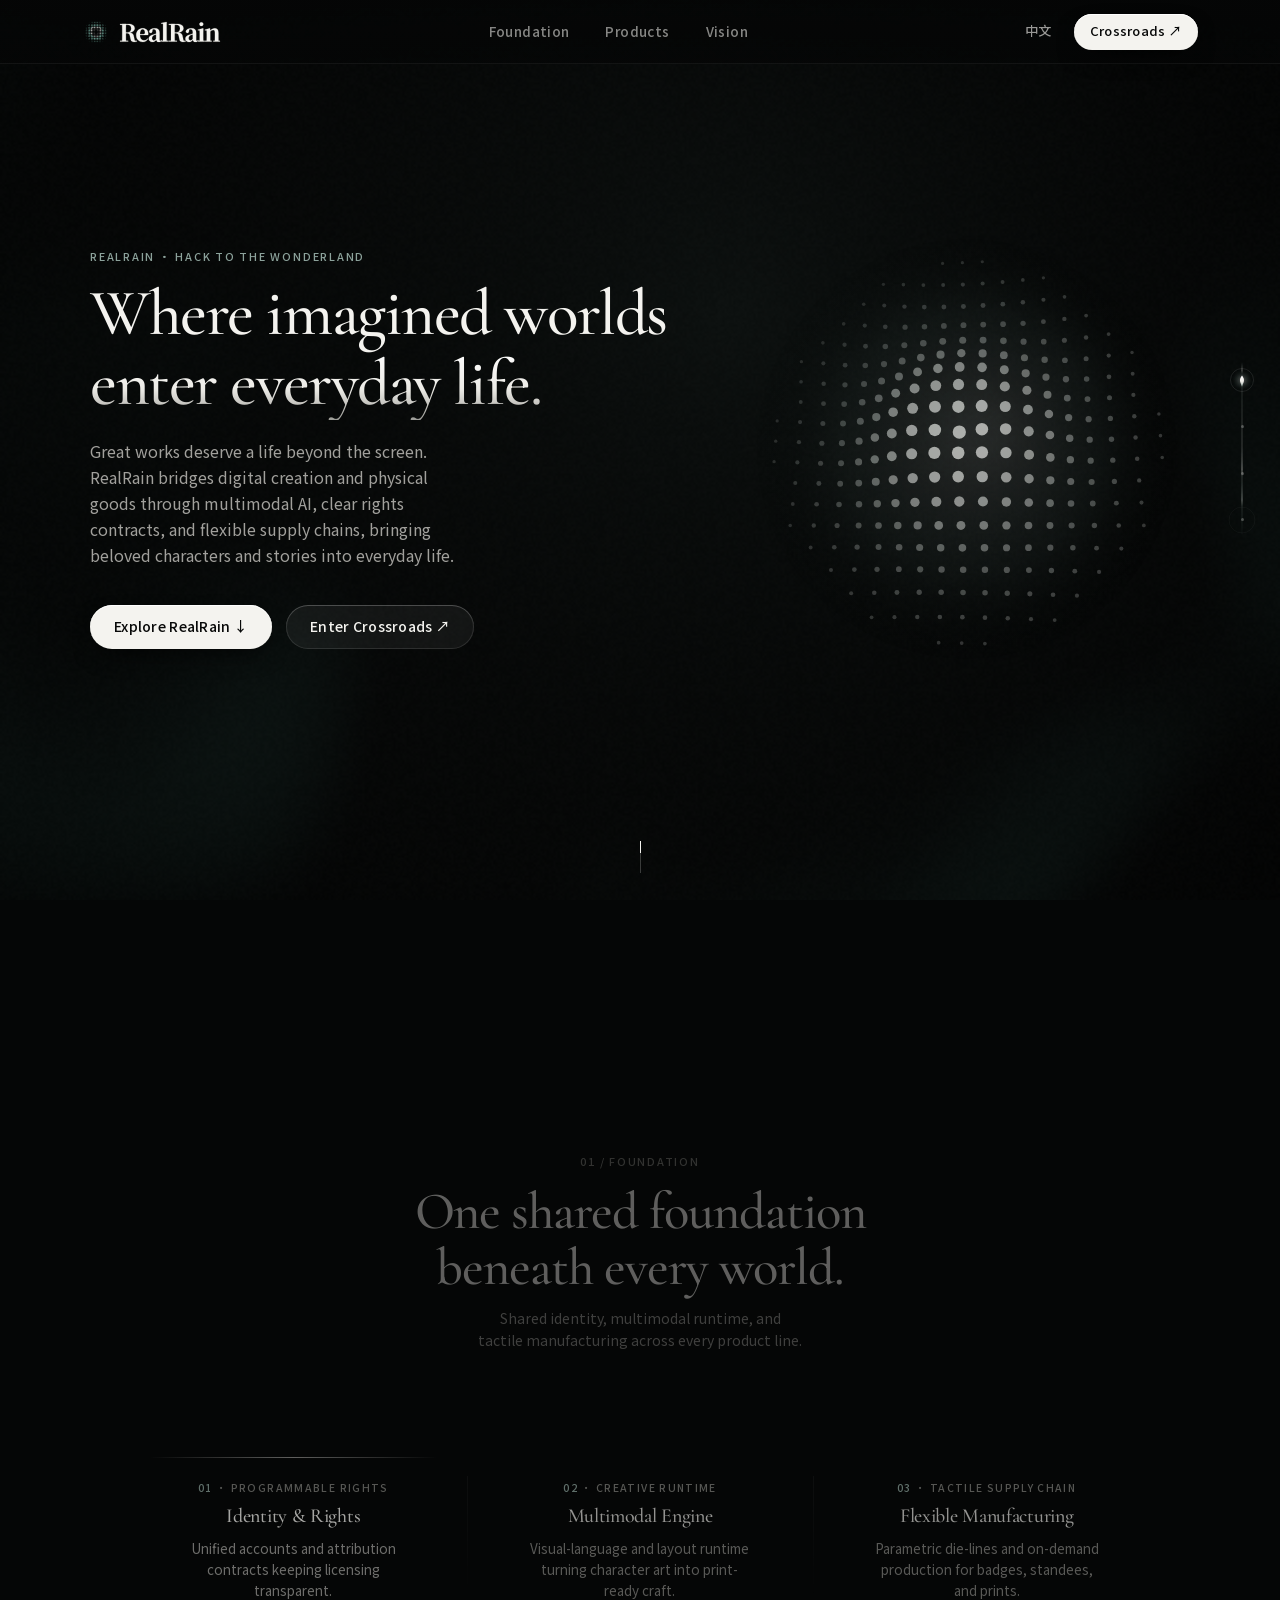
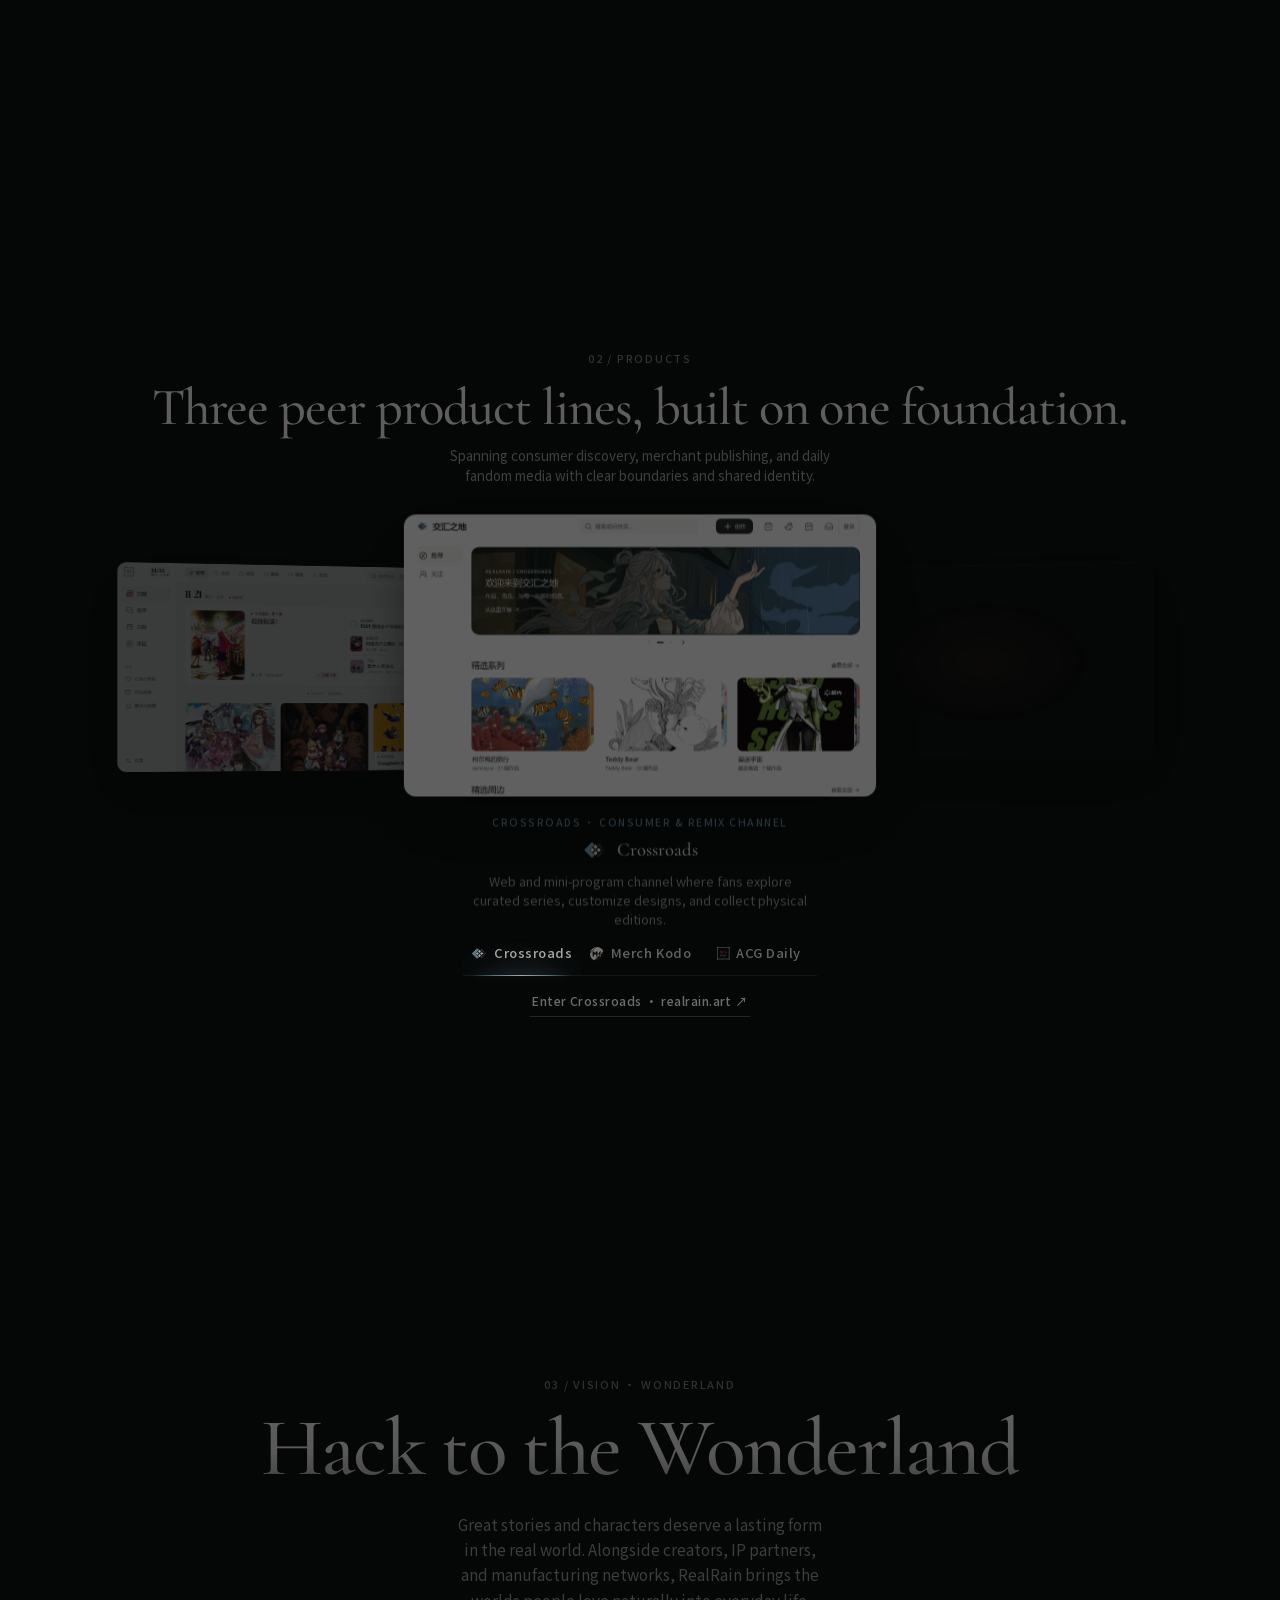
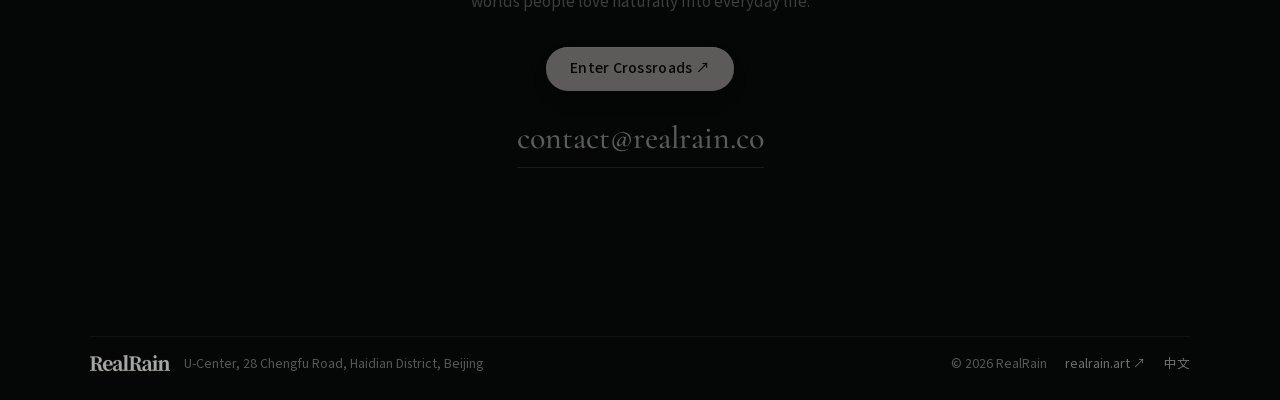
==== en/index.html @ b2492e74 "feat(brand): update Merch Kodo to v1.1.0 Atelier Bronze emblem, glow, and @2x showcase" ====
<!doctype html>
<html lang="en">
<head>
  <meta charset="utf-8" />
  <meta name="viewport" content="width=device-width, initial-scale=1, viewport-fit=cover" />
  <title>RealRain | Hack to the Wonderland · Where Imagined Worlds Become Real</title>
  <meta name="description" content="RealRain bridges digital imagination and physical craft through multimodal intelligence, programmable rights, and tactile publishing across Crossroads, Merch Kodo, and ACG Daily. Sole vision: Hack to the Wonderland." />
  <meta name="theme-color" content="#050606" />
  <link rel="canonical" href="https://realrain.co/en/" />
  <link rel="alternate" hreflang="zh-Hans" href="https://realrain.co/" />
  <link rel="alternate" hreflang="en" href="https://realrain.co/en/" />
  <link rel="alternate" hreflang="x-default" href="https://realrain.co/" />

  <script>
    (function () {
      var targetLang = "en";
      var otherPage = "../";
      if (/bot|crawler|spider|slurp|baidu|bingbot|googlebot|duckduckbot|yandex/i.test(navigator.userAgent)) return;
      try {
        if (document.referrer && new URL(document.referrer).origin === location.origin) return;
      } catch (e) {}
      var match = document.cookie.match(/(?:^|;\s*)rr_lang=(en|zh)(?:;|$)/);
      var pref = match ? match[1] : null;
      if (pref && pref !== targetLang) {
        location.replace(otherPage + location.search + location.hash);
      }
    })();
  </script>

  <meta property="og:type" content="website" />
  <meta property="og:site_name" content="RealRain" />
  <meta property="og:locale" content="en_US" />
  <meta property="og:title" content="RealRain | Where Imagined Worlds Enter Everyday Life" />
  <meta property="og:description" content="RealRain connects Crossroads, Merch Kodo, and ACG Daily through multimodal intelligence and tactile craft. Hack to the Wonderland." />
  <meta property="og:url" content="https://realrain.co/en/" />
  <meta property="og:image" content="https://realrain.co/assets/media/art/realrain-og.jpg?v=20261119-13" />
  <meta property="og:image:width" content="1200" />
  <meta property="og:image:height" content="630" />

  <meta name="twitter:card" content="summary_large_image" />
  <meta name="twitter:title" content="RealRain | Hack to the Wonderland" />
  <meta name="twitter:description" content="RealRain bridges digital imagination and physical craft across Crossroads, Merch Kodo, and ACG Daily." />
  <meta name="twitter:image" content="https://realrain.co/assets/media/art/realrain-og.jpg?v=20261119-13" />

  <link rel="icon" type="image/png" sizes="64x64" href="../assets/logo/favicon-64.png?v=20261121-1" />
  <link rel="apple-touch-icon" href="../assets/logo/realrain-favicon-celadon.png?v=20261121-1" />
  <link rel="preload" href="../assets/fonts/cormorant-garamond-500.woff2?v=20261119-13" as="font" type="font/woff2" crossorigin />
  <!--email_off-->
  <script type="application/ld+json">
    {
      "@context": "https://schema.org",
      "@type": "Organization",
      "name": "RealRain",
      "alternateName": "非雨",
      "url": "https://realrain.co/en/",
      "email": "contact@realrain.co",
      "logo": "https://realrain.co/assets/logo/realrain-favicon-celadon.png",
      "address": {
        "@type": "PostalAddress",
        "streetAddress": "U-Center, 28 Chengfu Road, Haidian District",
        "addressLocality": "Beijing",
        "addressCountry": "CN"
      }
    }
  </script>
  <!--/email_off-->
  <style id="rrInlineStyles">@font-face{font-family:Cormorant Garamond;src:url(../assets/fonts/cormorant-garamond-500.woff2?v=20261119-13) format("woff2");font-weight:500;font-style:normal;font-display:swap}@font-face{font-family:"RealRain Serif SC";src:url(../assets/fonts/noto-serif-sc-500.woff2?v=20261119-13) format("woff2");font-weight:500;font-style:normal;font-display:swap}@font-face{font-family:RealRain Sans SC;src:url(../assets/fonts/noto-sans-sc-400.woff2?v=20261119-13) format("woff2");font-weight:400;font-style:normal;font-display:swap}@font-face{font-family:RealRain Sans SC;src:url(../assets/fonts/noto-sans-sc-500.woff2?v=20261119-13) format("woff2");font-weight:500;font-style:normal;font-display:swap}:root{--bg-obsidian: #050606;--ink-ivory: #F4F3EF;--ink-muted: #A1A09C;--ink-subtle: #7E7E79;--accent-mineral: #8CA29B;--font-display: "RealRain Serif SC", "Cormorant Garamond", "Songti SC", "Noto Serif SC", Georgia, serif;--font-sans: "RealRain Sans SC", -apple-system, BlinkMacSystemFont, "PingFang SC", "HarmonyOS Sans SC", "MiSans", "Microsoft YaHei", sans-serif;--font-eyebrow: -apple-system, BlinkMacSystemFont, "Segoe UI", "RealRain Sans SC", sans-serif;--container: 1220px;--header-h: 64px}html[lang=en]{--font-display: "Cormorant Garamond", "RealRain Serif SC", Georgia, serif;--font-sans: -apple-system, BlinkMacSystemFont, "Segoe UI", Roboto, "RealRain Sans SC", sans-serif}*,*:before,*:after{box-sizing:border-box}html{scroll-snap-type:y mandatory;scroll-behavior:smooth;-webkit-text-size-adjust:100%;background:var(--bg-obsidian)}html.is-programmatic-scroll{scroll-snap-type:none!important;scroll-behavior:auto!important}body{margin:0;font-family:var(--font-sans);font-size:15px;font-weight:400;line-height:1.62;color:var(--ink-ivory);background:var(--bg-obsidian);overflow-x:clip;-webkit-font-smoothing:antialiased;-moz-osx-font-smoothing:grayscale;text-rendering:optimizeLegibility}img{display:block;max-width:100%;height:auto}a{color:inherit;text-decoration:none}button{font:inherit;color:inherit;background:none;border:0;padding:0;cursor:pointer}a,button,.triptych-panel,.orbital-card,.orbital-stage,.orb-canvas,.dot-stop{-webkit-tap-highlight-color:transparent}:focus-visible{outline:1.5px solid rgba(244,243,239,.68);outline-offset:3px;border-radius:4px}.triptych-panel:focus,.triptych-panel:focus-visible{outline:none}.eco-tab:focus:not(:focus-visible),.dot-stop:focus:not(:focus-visible){outline:none}.dot-stop:focus-visible,.eco-tab:focus-visible{outline:1.5px solid rgba(244,243,239,.68);outline-offset:2px;border-radius:6px}.skip-link{position:fixed;left:-9999px;top:12px;z-index:200;padding:10px 18px;border-radius:999px;background:var(--ink-ivory);color:#080909;font-weight:500}.skip-link:focus{left:16px}.gl-bg{position:fixed;inset:0;width:100vw;height:100vh;display:block;z-index:0;pointer-events:none}.container{position:relative;z-index:2;width:min(100%,var(--container));margin-inline:auto;padding-inline:clamp(24px,5vw,60px)}.site-header{position:fixed;top:0;left:0;right:0;z-index:90;height:var(--header-h);background:linear-gradient(180deg,#050606e6,#050606bd);border-bottom:1px solid rgba(255,255,255,.055)}.header-inner{width:min(100%,var(--container));height:100%;margin-inline:auto;padding-inline:clamp(20px,4.5vw,52px);display:flex;align-items:center;justify-content:space-between;gap:18px}.header-brand{display:inline-flex;align-items:center;gap:10px;flex-shrink:0;min-height:40px;color:var(--ink-ivory)}.brand-emblem{width:28px;height:28px;display:block;flex-shrink:0;color:var(--accent-mineral)}.brand-wordmark{width:100px;height:20px;display:block;flex-shrink:0;color:var(--ink-ivory);overflow:visible}.header-nav{display:flex;align-items:center;gap:clamp(20px,2.8vw,40px);font-size:13.5px;font-weight:500;letter-spacing:.03em}.header-nav a{opacity:.54;padding-block:6px;white-space:nowrap;transition:opacity .14s ease,color .14s ease}.header-nav a:hover,.header-nav a.is-current{opacity:1;color:var(--ink-ivory)}.header-actions{display:flex;align-items:center;gap:14px;flex-shrink:0}.header-lang{font-size:13px;font-weight:500;letter-spacing:.05em;opacity:.62;padding:6px 8px;white-space:nowrap;transition:opacity .14s ease}.header-lang:hover{opacity:1}.btn{display:inline-flex;align-items:center;justify-content:center;gap:8px;min-height:44px;padding:0 24px;border-radius:999px;font-size:14px;font-weight:500;letter-spacing:.02em;white-space:nowrap;transition:transform .15s cubic-bezier(.2,.9,.3,1),background-color .14s ease,box-shadow .15s ease}.btn:active{transform:scale(.985);transition-duration:.1s}.btn-header-cta{min-height:36px;padding:0 16px;font-size:13px}.btn-luminous{background:var(--ink-ivory);color:#080909;box-shadow:inset 0 1px #fff,0 10px 26px -10px #000000d9}.btn-glass{background:#ffffff0e;color:var(--ink-ivory);box-shadow:inset 0 1px #ffffff24,inset 0 0 0 1px #ffffff1c}@media(hover:hover){.btn-luminous:hover{background:#fff;box-shadow:inset 0 1px #fff,0 14px 30px -8px #000000eb}.btn-glass:hover{background:#ffffff17;box-shadow:inset 0 1px #ffffff38,inset 0 0 0 1px #fff3}}.btn-luminous:active{background:var(--ink-ivory);box-shadow:inset 0 1px #ffffffb8,0 4px 14px -8px #000000e0}.btn-glass:active{background:#ffffff13;box-shadow:inset 0 1px #ffffff1a,inset 0 0 0 1px #ffffff26}.nav-toggle{display:none;flex-direction:column;align-items:center;justify-content:center;gap:6px;width:40px;height:40px;border-radius:999px}.nav-toggle-line{display:block;width:20px;height:1.5px;background:currentColor;border-radius:2px}.chapter-dots{position:fixed;right:clamp(10px,2vw,24px);top:50%;transform:translateY(-50%);z-index:80;user-select:none;touch-action:none}.dots-track{position:relative;display:flex;flex-direction:column;justify-content:space-between;align-items:center;width:28px;height:clamp(144px,22dvh,184px);padding-block:10px;cursor:ns-resize}.rain-rail-canvas{position:absolute;inset:0;width:100%;height:100%;pointer-events:none}.dot-stop{position:relative;z-index:2;width:24px;height:24px;display:flex;align-items:center;justify-content:center;cursor:pointer}.dot-stop:after{content:"";width:3px;height:3px;border-radius:50%;background:#f4f3ef47;transition:transform .16s ease,opacity .16s ease,background-color .16s ease}.dot-stop:hover:after{background:var(--ink-ivory);transform:scale(1.4)}.dot-stop.is-active:after{opacity:0}.mobile-drawer{position:fixed;inset:0;z-index:120;background:#050606f5;color:var(--ink-ivory);overflow-y:auto;overscroll-behavior:contain;opacity:0;visibility:hidden;pointer-events:none;transform:translate3d(0,10px,0);transition:opacity .14s cubic-bezier(.4,0,1,1),transform .14s cubic-bezier(.4,0,1,1),visibility 0s linear .14s}.mobile-drawer[hidden]{display:none}.mobile-drawer.is-open{opacity:1;visibility:visible;pointer-events:auto;transform:none;transition:opacity .24s cubic-bezier(.22,1,.36,1),transform .24s cubic-bezier(.22,1,.36,1),visibility 0s}.mobile-drawer.is-closing{visibility:visible;pointer-events:none}.mobile-drawer-inner{min-height:100dvh;display:flex;flex-direction:column;justify-content:space-between;padding:20px 24px 36px}.mobile-drawer-head{display:flex;align-items:center;justify-content:space-between;padding-bottom:16px;border-bottom:1px solid rgba(255,255,255,.08)}.drawer-brand{display:inline-flex;align-items:center;gap:9px;color:var(--ink-ivory)}.drawer-wordmark{height:19px;width:95px;display:block;flex-shrink:0;color:var(--ink-ivory);overflow:visible}.mobile-drawer-close{display:inline-flex;align-items:center;justify-content:center;min-height:44px;min-width:44px;padding:0 20px;border-radius:999px;border:1px solid rgba(255,255,255,.14);font-size:13px;transition:transform .15s cubic-bezier(.2,.9,.3,1),background-color .14s ease,border-color .14s ease}@media(hover:hover){.mobile-drawer-close:hover{background:#ffffff12;border-color:#ffffff42}}.mobile-drawer-close:active{transform:scale(.985);transition-duration:.1s;background:#ffffff1a;border-color:#ffffff4d}.mobile-drawer-nav{display:flex;flex-direction:column;margin-block:24px}.mobile-drawer-nav a{display:flex;align-items:baseline;gap:16px;padding:15px 0;font-family:var(--font-display);font-size:1.55rem;font-weight:500;border-bottom:1px solid rgba(255,255,255,.07);color:#f4f3efad;transition:color .14s ease}.mobile-drawer-nav a.is-current{color:var(--ink-ivory)}.mobile-drawer-nav a.is-current .drawer-num{color:var(--accent-mineral)}@media(hover:hover){.mobile-drawer-nav a:hover{color:var(--ink-ivory)}}.mobile-drawer-nav a:active{color:var(--ink-ivory)}.drawer-num{font-family:var(--font-eyebrow);font-variant-numeric:tabular-nums;font-size:11px;letter-spacing:.14em;color:var(--ink-subtle)}.mobile-drawer-foot{display:flex;flex-direction:column;gap:16px}.drawer-cta{width:100%}.drawer-meta{display:flex;align-items:center;justify-content:space-between;font-size:14px;color:var(--ink-muted)}.act{position:relative;min-height:100svh;height:100dvh;scroll-snap-align:start;scroll-snap-stop:always;overflow:hidden;display:flex;flex-direction:column;justify-content:center;padding-top:calc(var(--header-h) + clamp(12px,2.2dvh,26px));padding-bottom:clamp(16px,2.8dvh,30px)}.act>.container{transition:opacity .28s cubic-bezier(.22,1,.36,1)}.js-ready .act:not(.is-active)>.container{opacity:.68}.act-header,.orbital-stage{transition:opacity .3s cubic-bezier(.22,1,.36,1),transform .34s cubic-bezier(.22,1,.36,1)}.js-ready .act:not(.is-active) .act-header{opacity:.56;transform:translate3d(0,8px,0)}.js-ready .act:not(.is-active) .orbital-stage,.js-ready .act:not(.is-active) .contact-center{opacity:.54;transform:translate3d(0,12px,0)}.eyebrow{margin:0 0 clamp(8px,1.4dvh,14px);font-family:var(--font-eyebrow);font-variant-numeric:tabular-nums;font-size:11px;font-weight:500;letter-spacing:.16em;text-transform:uppercase;color:var(--ink-subtle)}.act-header{margin-bottom:clamp(18px,3.2dvh,34px)}.act-header-compact{margin-bottom:clamp(16px,2.6dvh,28px)}.act-title{margin:0;font-family:var(--font-display);font-size:clamp(1.85rem,3.5vw,3.05rem);font-weight:500;line-height:1.18;letter-spacing:-.02em;color:var(--ink-ivory);text-wrap:balance}html[lang=en] .act-title{font-size:clamp(2.15rem,4.1vw,3.5rem);line-height:1.08}.act-lead{margin:clamp(8px,1.2dvh,12px) 0 0;max-width:58ch;font-size:clamp(13.5px,1.1vw,15.5px);line-height:1.58;color:var(--ink-muted);text-wrap:balance}.platinum-text{background:linear-gradient(180deg,#fff,#ecebe6 56%,#9c9c97);-webkit-background-clip:text;background-clip:text;color:transparent}.reveal-line>span{display:block}.reveal-line>span,.reveal-fade{transition:opacity .22s ease}.cover-act{padding-top:var(--header-h);padding-bottom:clamp(18px,3dvh,30px)}.cover-container{height:100%;display:flex;flex-direction:column;justify-content:space-between}.cover-grid{flex:1 1 auto;display:grid;grid-template-columns:minmax(0,1.15fr) minmax(0,.85fr);align-items:center;gap:clamp(20px,4vw,48px)}.cover-copy .eyebrow{color:var(--accent-mineral)}.cover-title{margin:0 0 clamp(14px,2.2dvh,24px);font-family:var(--font-display);font-size:clamp(2.45rem,5.1vw,4.45rem);font-weight:500;line-height:1.13;letter-spacing:-.022em;color:var(--ink-ivory)}html[lang=en] .cover-title{font-size:clamp(2.55rem,5.1vw,4.45rem);line-height:1.08}.cover-sub{margin:0 0 clamp(24px,4dvh,40px);font-size:clamp(15px,1.25vw,17.5px);color:var(--ink-muted);max-width:48ch;text-wrap:balance}.cover-actions{display:flex;flex-wrap:wrap;align-items:center;gap:14px}.cover-sculpture{position:relative;display:flex;align-items:center;justify-content:center;width:100%;height:clamp(280px,52dvh,490px)}.orb-canvas{width:100%;height:100%;display:block;touch-action:none;user-select:none;-webkit-user-select:none;cursor:grab}.orb-canvas:active{cursor:grabbing}.scroll-drop{align-self:center;display:flex;align-items:flex-end;justify-content:center;width:32px;height:40px}.scroll-drop-line{position:relative;width:1px;height:32px;background:#f4f3ef38;overflow:hidden}.scroll-drop-line:after{content:"";position:absolute;left:0;top:0;width:1px;height:12px;background:var(--ink-ivory);animation:dropBead 2.1s cubic-bezier(.4,0,.2,1) infinite}@keyframes dropBead{0%{transform:translate3d(0,-12px,0);opacity:0}25%{opacity:1}75%{opacity:.9}to{transform:translate3d(0,32px,0);opacity:0}}.orbital-stage{position:relative;width:100%;perspective:1600px;touch-action:pan-y;user-select:none;cursor:grab}.orbital-stage.is-dragging{cursor:grabbing}.orbital-ring{position:relative;width:100%;height:100%;transform-style:preserve-3d;pointer-events:none}.orbital-card{position:absolute;left:50%;top:50%;transform-origin:center center;pointer-events:auto}#platform.is-active .orbital-card{will-change:transform,opacity}.orbital-card:not(.is-center){cursor:pointer}.foundation-container{display:flex;flex-direction:column;align-items:center}.foundation-header{text-align:center;max-width:680px;margin:0 auto clamp(68px,12.5dvh,124px)}.foundation-header .act-lead{margin-inline:auto}.strata-canvas{position:absolute;inset:0;width:100%;height:100%;display:block;z-index:1;pointer-events:none}.triptych-rail{position:relative;width:min(100%,1040px);margin-inline:auto;height:1px;background:transparent;overflow:hidden}.triptych-beam{display:block;width:33.3333%;height:1px;background:linear-gradient(90deg,#f4f3ef00 8%,#f4f3ef8f,#8ca29b00 92%);transform:translate3d(calc(var(--active-what, 0) * 100%),0,0);transition:transform .28s cubic-bezier(.22,1,.36,1);will-change:transform}.triptych-deck{width:min(100%,1040px);margin-inline:auto;display:grid;grid-template-columns:repeat(3,minmax(0,1fr));align-items:start;gap:0}.triptych-panel{position:relative;padding:clamp(18px,2.4dvh,28px) clamp(16px,2vw,28px) clamp(8px,1.4dvh,16px);display:flex;flex-direction:column;align-items:center;text-align:center;justify-content:flex-start;gap:8px;background:transparent;border:0;box-shadow:none;cursor:default}.triptych-panel:not(:first-child):before{content:"";position:absolute;left:0;top:18px;bottom:8px;width:1px;background:linear-gradient(180deg,#ffffff0f,#fff0);pointer-events:none}.card-kicker{font-family:var(--font-eyebrow);font-variant-numeric:tabular-nums;font-size:10.5px;font-weight:500;letter-spacing:.13em;text-transform:uppercase;color:var(--ink-subtle)}.card-num{color:var(--accent-mineral)}.triptych-panel h3{margin:0;font-family:var(--font-display);font-size:clamp(1.2rem,1.56vw,1.44rem);font-weight:500;line-height:1.28;letter-spacing:-.015em;color:var(--ink-ivory);opacity:.88;transition:opacity .2s ease}@media(hover:hover){.triptych-panel:hover h3{opacity:1}}.triptych-panel.is-expanded h3{opacity:1}.card-brief-wrap{display:block}.card-brief{margin:0 auto;max-width:28ch;font-size:13.5px;line-height:1.56;color:var(--ink-muted);opacity:.8;transition:opacity .2s ease}@media(hover:hover){.triptych-panel:hover .card-brief{opacity:1}}.triptych-panel.is-expanded .card-brief{opacity:1}.stage-container{display:flex;flex-direction:column;align-items:center}.stage-header{text-align:center;margin-bottom:clamp(10px,1.8dvh,18px)}.stage-sub{margin:clamp(6px,1dvh,10px) auto 0;max-width:58ch;font-size:clamp(13px,1.05vw,14.5px);line-height:1.52;color:var(--ink-muted);text-wrap:balance}.orbital-stage-quad{height:clamp(290px,47dvh,430px)}.stage-plate{width:min(76vw,524px);height:100%;margin:0;display:flex;flex-direction:column;align-items:center;justify-content:space-between;gap:10px;background:none;border:0;box-shadow:none;overflow:visible}#platform{--stage-glow: #84B0CA;--stage-glow-rgb: 132, 176, 202}.plate-art{position:relative;width:100%;flex:1 1 auto;min-height:0;display:flex;align-items:center;justify-content:center}.plate-art:before{content:"";position:absolute;inset:6% 10%;border-radius:50%;background:radial-gradient(closest-side,rgba(140,162,155,.09),transparent 76%);pointer-events:none}[data-ring-card="0"] .plate-art:before{background:radial-gradient(closest-side,rgba(132,176,202,.14),transparent 76%)}[data-ring-card="1"] .plate-art:before{background:radial-gradient(closest-side,rgba(204,166,123,.15),transparent 76%)}[data-ring-card="2"] .plate-art:before{background:radial-gradient(closest-side,rgba(229,77,62,.14),transparent 76%)}.plate-art .main-art{position:relative;z-index:1;max-width:96%;max-height:95%;width:auto;height:auto;object-fit:contain;border-radius:12px;box-shadow:0 26px 54px -18px #000000eb,0 0 0 1px #ffffff1a;pointer-events:none;transition:box-shadow .18s ease}.orbital-card:not(.is-center):hover .main-art{box-shadow:0 26px 54px -18px #000000eb,0 0 0 1px #f4f3ef57}.plate-meta{text-align:center;max-width:44ch;padding-inline:8px;transition:opacity .18s ease}.plate-kicker{display:block;margin-bottom:4px;font-family:var(--font-eyebrow);font-size:10.5px;font-weight:500;letter-spacing:.14em;text-transform:uppercase;color:var(--accent-mineral)}[data-ring-card="0"] .plate-kicker{color:#84b0ca}[data-ring-card="1"] .plate-kicker{color:#cca67b}[data-ring-card="2"] .plate-kicker{color:#e54d3e}.plate-title-row{display:inline-flex;align-items:center;justify-content:center;gap:9px}.plate-logo{display:block;flex-shrink:0}.plate-logo--crossroads{width:25px;height:25px}.plate-logo--merchkodo{width:23.5px;height:23.5px}.plate-logo--acgdaily{width:21.5px;height:21.5px}.plate-meta h3{margin:0;font-family:var(--font-display);font-size:clamp(1.12rem,1.45vw,1.32rem);font-weight:500;color:var(--ink-ivory)}.plate-meta p{margin:4px 0 0;font-size:12.8px;line-height:1.5;color:var(--ink-muted)}.stage-foot{margin-top:clamp(10px,1.8dvh,18px);display:flex;flex-direction:column;align-items:center;gap:12px}.eco-bar{position:relative;display:grid;grid-template-columns:repeat(3,minmax(0,1fr));align-items:center;width:min(100%,432px);padding:0;background:transparent;border:0;border-bottom:1px solid rgba(255,255,255,.09);border-radius:0}.eco-thumb{position:absolute;top:0;bottom:-1px;left:0;width:33.3333%;background:radial-gradient(ellipse 76% 95% at 50% 100%,rgba(var(--stage-glow-rgb, 132, 176, 202),.18),rgba(var(--stage-glow-rgb, 132, 176, 202),.05) 54%,#05060600);transform:translate3d(calc(var(--stage-idx, 0) * 100%),0,0);transition:transform .3s cubic-bezier(.22,1,.36,1),background .24s ease;pointer-events:none;z-index:0}.eco-thumb:after{content:"";position:absolute;left:8%;right:8%;bottom:0;height:1.5px;background:linear-gradient(90deg,rgba(244,243,239,0) 0%,var(--stage-glow, #84B0CA) 24%,#F4F3EF 50%,var(--stage-glow, #84B0CA) 76%,rgba(132,176,202,0) 100%);box-shadow:0 0 12px rgba(var(--stage-glow-rgb, 132, 176, 202),.48);transition:background .24s ease,box-shadow .24s ease}.eco-tab{position:relative;z-index:1;display:inline-flex;align-items:center;justify-content:center;gap:6px;padding:9px 8px 11px;border-radius:0;font-family:var(--font-eyebrow);font-size:13px;font-weight:500;letter-spacing:.04em;color:#f4f3ef94;white-space:nowrap;transition:color .18s ease}.eco-tab-logo{display:block;flex-shrink:0;opacity:.68;transition:opacity .18s ease}.eco-tab-logo--crossroads{width:17px;height:17px}.eco-tab-logo--merchkodo{width:16px;height:16px}.eco-tab-logo--acgdaily{width:14.5px;height:14.5px}.eco-tab.is-active .eco-tab-logo{opacity:1}@media(hover:hover){.eco-tab:hover{color:#f4f3efcc}}.eco-tab:focus-visible{color:#f4f3efcc}.eco-tab.is-active,.eco-tab.is-active:focus-visible{color:var(--ink-ivory)}@media(hover:hover){.eco-tab.is-active:hover{color:var(--ink-ivory)}}.stage-link{font-family:var(--font-eyebrow);font-size:12px;font-weight:500;letter-spacing:.04em;color:var(--ink-muted);padding:4px 2px;border-bottom:1px solid rgba(244,243,239,.2);transition:color .14s ease,border-color .14s ease}.stage-link:hover{color:var(--ink-ivory);border-color:var(--ink-ivory)}.contact-act{justify-content:space-between;padding-bottom:clamp(16px,3dvh,30px)}.contact-container{flex:1 1 auto;height:100%;display:flex;flex-direction:column;justify-content:space-between}.contact-center{text-align:center;max-width:820px;margin-inline:auto;transform-style:preserve-3d;transition:opacity .3s cubic-bezier(.22,1,.36,1),transform .34s cubic-bezier(.22,1,.36,1)}.slogan-monolith{margin:0 0 clamp(14px,2.4dvh,22px);font-family:Cormorant Garamond,"RealRain Serif SC",Georgia,serif;font-size:clamp(2.5rem,6.4vw,5.2rem);font-weight:500;line-height:1.04;letter-spacing:-.02em}.vision-lead{margin:0 auto clamp(22px,3.6dvh,34px);max-width:54ch;font-size:clamp(14.5px,1.2vw,16.5px);line-height:1.65;color:var(--ink-muted);text-wrap:balance}.contact-actions{display:flex;flex-direction:column;align-items:center;gap:clamp(14px,2.4dvh,22px)}.contact-mail{display:inline-block;font-family:Cormorant Garamond,"RealRain Serif SC",Georgia,serif;font-size:clamp(1.35rem,2.5vw,2rem);font-weight:500;color:var(--ink-ivory);border-bottom:1px solid rgba(255,255,255,.24);padding-bottom:3px;word-break:break-word;transition:color .14s ease,border-color .14s ease,transform .16s cubic-bezier(.2,.9,.3,1)}.contact-mail:hover{color:#fff;border-color:#fff}.colophon{padding-top:16px;border-top:1px solid rgba(255,255,255,.08);display:flex;flex-wrap:wrap;align-items:center;justify-content:space-between;gap:10px 24px;font-size:12.5px;color:var(--ink-subtle)}.colophon-left{display:flex;flex-wrap:wrap;align-items:center;gap:8px 14px}.colophon-wordmark{width:80px;height:16px;display:block;flex-shrink:0;color:var(--ink-ivory);overflow:visible}.colophon-sep{padding-left:12px;border-left:1px solid rgba(255,255,255,.16);color:var(--ink-muted)}.colophon-right{display:flex;flex-wrap:wrap;align-items:center;gap:10px 18px}.colophon-right a{color:var(--ink-muted);transition:color .14s ease}.colophon-right a:hover{color:var(--ink-ivory)}@media(prefers-reduced-motion:reduce){html{scroll-behavior:auto}*,*:before,*:after{animation:none!important;transition:none!important}}@media(max-width:960px){.header-nav,.btn-header-cta{display:none}.nav-toggle{display:inline-flex}.cover-grid{grid-template-columns:minmax(0,1fr);align-content:center;gap:clamp(14px,2.5dvh,24px)}.cover-sculpture{order:-1;width:100%;height:auto;justify-content:center}.cover-sculpture .orb-canvas{width:min(56vw,240px);height:min(56vw,240px);margin-inline:auto}.triptych-rail{display:none}.foundation-header{align-items:center;text-align:center;margin-bottom:clamp(44px,7.5dvh,68px)}.triptych-deck{display:flex;flex-direction:column;align-items:center;overflow:visible;gap:0;margin:0 auto;width:100%;border-bottom:0}.triptych-panel{flex:none;width:min(100%,350px);padding:11px 0;border:0;border-top:1px solid rgba(255,255,255,.08);align-items:center;text-align:center;gap:3px;outline:none}.triptych-panel:not(:first-child):before{display:none}.triptych-panel .card-num,.triptych-panel .card-kicker{color:var(--accent-mineral)}.triptych-panel h3,.card-brief{opacity:1;text-align:center}.card-brief-wrap{display:block;opacity:1}.orbital-stage-quad{height:clamp(240px,40dvh,330px)}.stage-plate{width:min(82vw,430px);gap:8px}}@media(max-width:640px){:root{--header-h: 56px}.container,.header-inner{padding-inline:20px}.header-brand{gap:9px}.brand-emblem{width:24px;height:24px}.brand-wordmark{width:90px;height:18px}.chapter-dots{right:3px;pointer-events:none;opacity:.68}.dots-track{width:12px;height:96px;padding-block:4px}.dot-stop{width:12px;height:18px}.cover-grid{gap:clamp(16px,3dvh,26px)}.cover-title{font-size:clamp(2.05rem,8.6vw,2.75rem);margin-bottom:12px}html[lang=en] .cover-title{font-size:clamp(2.12rem,8.8vw,2.85rem)}.act-title{font-size:clamp(1.48rem,6vw,1.92rem)}html[lang=en] .act-title{font-size:clamp(1.36rem,5.5vw,1.78rem);line-height:1.12}.cover-sub{font-size:14px;line-height:1.58;margin-bottom:20px}.cover-actions{display:grid;grid-template-columns:repeat(2,minmax(0,1fr));gap:10px;width:100%}.cover-actions .btn{width:100%;min-height:44px;padding:0 12px;font-size:13.5px}.act-lead,.stage-sub{font-size:13.5px;line-height:1.5;margin-top:7px;max-width:none}.cover-sculpture{height:auto}.cover-sculpture .orb-canvas{width:min(58vw,224px);height:min(58vw,224px)}.act-header,.act-header-compact,.stage-header{margin-bottom:clamp(14px,2.2dvh,20px)}.foundation-header{margin-bottom:clamp(44px,8dvh,68px)}.triptych-deck{margin-bottom:0}.triptych-panel{width:min(100%,336px);padding:10px 0;gap:2px}.triptych-panel h3{font-size:1.08rem}.card-brief{font-size:12.5px;line-height:1.44}.orbital-stage{width:100vw;max-width:none}.orbital-stage-quad{height:clamp(228px,36dvh,292px)}.stage-plate{width:min(74vw,294px)}.plate-meta{padding-inline:2px}.plate-title-row{gap:7px}.plate-logo--crossroads{width:21px;height:21px}.plate-logo--merchkodo{width:20px;height:20px}.plate-logo--acgdaily{width:18.5px;height:18.5px}.plate-meta h3{font-size:1.14rem}.plate-meta p{font-size:12.8px;line-height:1.46}.stage-foot{margin-top:clamp(10px,1.8dvh,16px);gap:10px}.eco-bar{width:min(100%,352px);padding:0}.eco-thumb{top:0;bottom:-1px;left:0;width:33.3333%;transition:transform .32s cubic-bezier(.22,1,.36,1),background .24s ease}.eco-tab{gap:5px;padding:8px 4px 10px;font-size:12.2px}.eco-tab-logo--crossroads{width:15.5px;height:15.5px}.eco-tab-logo--merchkodo{width:14.5px;height:14.5px}.eco-tab-logo--acgdaily{width:13px;height:13px}.stage-link{font-size:11.8px}.contact-center{text-align:center}.slogan-monolith{font-size:clamp(2.15rem,9.2vw,3.05rem);margin-bottom:12px}.vision-lead{font-size:14px;line-height:1.58;margin-bottom:20px}.contact-mail{font-size:clamp(1.32rem,5.8vw,1.9rem)}.colophon{flex-direction:column;align-items:flex-start;text-align:left;gap:8px;padding-top:14px;font-size:11.8px}.colophon-left{gap:6px 12px}.colophon-sep{border-left:0;padding-left:0}.colophon-right{gap:8px 16px}}@media(max-width:359px){.container,.header-inner{padding-inline:16px}.cover-actions{gap:8px}.cover-actions .btn{min-height:38px;padding:0 8px;font-size:11.8px}.eco-tab{font-size:11.2px;padding:7px 2px 9px}}@media(max-width:640px)and (max-height:700px){.act{padding-top:calc(var(--header-h) + 6px);padding-bottom:10px}.eyebrow{margin-bottom:4px}.act-header,.act-header-compact,.stage-header{margin-bottom:8px}.foundation-header{margin-bottom:24px}.cover-grid{gap:10px}.cover-title{font-size:clamp(1.78rem,7.8vw,2.35rem);margin-bottom:8px}html[lang=en] .cover-title{font-size:clamp(1.85rem,8vw,2.45rem)}.cover-sub{font-size:12.2px;line-height:1.42;margin-bottom:12px}.cover-actions .btn{min-height:36px;padding:0 10px;font-size:12px}.scroll-drop{display:none}.act-title,html[lang=en] .act-title{font-size:clamp(1.16rem,4.9vw,1.55rem);line-height:1.14}.act-lead,.stage-sub{font-size:11.6px;line-height:1.35;margin-top:4px}.triptych-deck{margin-bottom:0}.triptych-panel{padding:7px 0;gap:2px}.triptych-panel h3{font-size:.98rem}.card-brief{font-size:11.2px;line-height:1.32}.orbital-stage-quad{height:176px}.plate-meta h3{font-size:1.02rem}.stage-foot{margin-top:6px;gap:6px}.eco-tab{font-size:11px;padding:5px 4px 7px}.slogan-monolith{font-size:clamp(2.1rem,8.8vw,3rem);margin-bottom:10px}.vision-lead{font-size:12px;line-height:1.42;margin-bottom:14px}.contact-mail{font-size:clamp(1.2rem,5.4vw,1.7rem)}.plate-meta p{font-size:11px;line-height:1.32}.colophon{padding-top:10px;gap:5px;font-size:11px}.cover-sculpture{height:auto}.cover-sculpture .orb-canvas{width:min(40vw,128px);height:min(40vw,128px)}}@media(max-height:600px){html{scroll-snap-type:y proximity}.act{height:auto;min-height:100svh;overflow:visible;padding-top:calc(var(--header-h) + 28px);padding-bottom:36px}}</style>
  <script type="module" id="rrInlineScript">(function(){"use strict";document.documentElement.classList.add("js-ready");function Pe(){var o=document.getElementById("glCanvas");if(!o)return;var i=window.matchMedia("(prefers-reduced-motion: reduce)").matches,n={scroll:0,scrollTarget:0,mx:.5,my:.5,mxTarget:.5,myTarget:.5,rx:.5,ry:.5,rippleT:-10},u=performance.now();function P(){u=performance.now()}window.addEventListener("pointermove",function(y){n.mxTarget=y.clientX/Math.max(1,window.innerWidth),n.myTarget=1-y.clientY/Math.max(1,window.innerHeight),P()},{passive:!0}),window.addEventListener("pointerdown",function(y){n.rx=y.clientX/Math.max(1,window.innerWidth),n.ry=1-y.clientY/Math.max(1,window.innerHeight),n.rippleT=performance.now()*.001,P()},{passive:!0});function K(){var y=Math.max(1,document.documentElement.scrollHeight-window.innerHeight);n.scrollTarget=Math.max(0,Math.min(1,window.scrollY/y)),P()}window.addEventListener("scroll",K,{passive:!0}),K();var a=o.getContext("webgl",{alpha:!1,antialias:!1,depth:!1,stencil:!1})||o.getContext("experimental-webgl",{alpha:!1,antialias:!1,depth:!1,stencil:!1});if(a){let y=function(O,I){var q=a.createShader(O);return a.shaderSource(q,I),a.compileShader(q),a.getShaderParameter(q,a.COMPILE_STATUS)?q:(a.deleteShader(q),null)};var L=["attribute vec2 aPos;","void main() { gl_Position = vec4(aPos, 0.0, 1.0); }"].join(`
`),g=["precision mediump float;","uniform vec2 uRes;","uniform float uTime;","uniform vec2 uMouse;","uniform float uScroll;","uniform vec2 uRipple;","uniform float uRippleAge;","","float hash(vec2 p) {","  p = fract(p * vec2(123.34, 456.21));","  p += dot(p, p + 45.32);","  return fract(p.x * p.y);","}","","float noise(vec2 p) {","  vec2 i = floor(p);","  vec2 f = fract(p);","  vec2 u = f * f * (3.0 - 2.0 * f);","  return mix(","    mix(hash(i + vec2(0.0, 0.0)), hash(i + vec2(1.0, 0.0)), u.x),","    mix(hash(i + vec2(0.0, 1.0)), hash(i + vec2(1.0, 1.0)), u.x),","    u.y","  );","}","","float fbm(vec2 p) {","  float v = 0.0;","  float a = 0.56;","  mat2 rot = mat2(0.8, 0.6, -0.6, 0.8);","  for (int i = 0; i < 2; i++) {","    v += a * noise(p);","    p = rot * p * 2.04;","    a *= 0.44;","  }","  return v;","}","","void main() {","  vec2 uv = gl_FragCoord.xy / uRes;","  float aspect = uRes.x / max(1.0, uRes.y);","  float portrait = clamp(1.0 - aspect, 0.0, 0.55);","  vec2 scale = vec2(max(aspect, 0.72), max(1.0, 1.0 + portrait * 0.18));","  vec2 p = (uv - 0.5) * scale;","","  vec2 m = (uMouse - 0.5) * scale;","  float md = length(p - m);","  p += normalize(p - m + 0.001) * exp(-md * 2.4) * 0.05;","","  float t = uTime * 0.14;","  vec2 q = vec2(fbm(p * 1.4 + t + uScroll * 1.1), fbm(p * 1.4 + vec2(4.2, 1.7) - t * 0.8));","  float f = fbm(p * 1.9 + q * 1.65 + vec2(uScroll * 0.8, -uScroll * 0.5));","","  float ribbon = smoothstep(0.38, 0.74, f);","  float filament = pow(smoothstep(0.52, 0.84, f), 2.1);","","  vec2 rp = (uv - uRipple) * scale;","  float rd = length(rp);","  float wave = 0.0;","  if (uRippleAge >= 0.0 && uRippleAge < 2.2) {","    float radius = uRippleAge * 0.55;","    wave = exp(-abs(rd - radius) * 28.0) * exp(-uRippleAge * 1.4) * 0.30;","  }","","  vec3 baseObsidian = vec3(0.018, 0.021, 0.020);","  vec3 mineralStone = vec3(0.055, 0.098, 0.090);","  vec3 silverMist = vec3(0.27, 0.35, 0.335);","","  vec3 col = mix(baseObsidian, mineralStone, ribbon * 0.92);","  col += silverMist * (filament * 0.25 + wave);","  col += vec3(0.15, 0.21, 0.195) * exp(-md * 2.8) * 0.22;","  col *= 1.0 - smoothstep(0.34, 1.08 + portrait * 0.22, length(p * vec2(mix(0.78, 0.68, portrait), 0.95))) * mix(0.62, 0.44, portrait);","  col += (hash(gl_FragCoord.xy) - 0.5) * 0.012;","","  gl_FragColor = vec4(col, 1.0);","}"].join(`
`),E=y(a.VERTEX_SHADER,L),m=y(a.FRAGMENT_SHADER,g),h=E&&m?a.createProgram():null;if(h&&(a.attachShader(h,E),a.attachShader(h,m),a.linkProgram(h)),h&&a.getProgramParameter(h,a.LINK_STATUS)){a.useProgram(h);var S=a.createBuffer();a.bindBuffer(a.ARRAY_BUFFER,S),a.bufferData(a.ARRAY_BUFFER,new Float32Array([-1,-1,1,-1,-1,1,1,1]),a.STATIC_DRAW);var B=a.getAttribLocation(h,"aPos");a.enableVertexAttribArray(B),a.vertexAttribPointer(B,2,a.FLOAT,!1,0,0);var R=a.getUniformLocation(h,"uRes"),X=a.getUniformLocation(h,"uTime"),l=a.getUniformLocation(h,"uMouse"),c=a.getUniformLocation(h,"uScroll"),d=a.getUniformLocation(h,"uRipple"),b=a.getUniformLocation(h,"uRippleAge"),Y=function(){var O=Math.min(.45,640/Math.max(1,window.innerWidth));o.width=Math.max(1,Math.round(window.innerWidth*O)),o.height=Math.max(1,Math.round(window.innerHeight*O)),a.viewport(0,0,o.width,o.height),P()};window.addEventListener("resize",Y,{passive:!0}),Y();var U=performance.now(),k=0,j=0,Z=function(O){if(j=0,!document.hidden){var I=typeof O=="number"?O:performance.now(),q=I*.001,D=n.rippleT>0?q-n.rippleT:-1,C=D>=0&&D<2.2,V=I-u>650&&!C;if(!i&&V&&I-k<32){j=requestAnimationFrame(Z);return}if(k=I,!i&&I-u>1200){var Q=q*.24;n.mxTarget=.5+Math.sin(Q)*.18,n.myTarget=.52+Math.cos(Q*.78)*.14}n.scroll+=(n.scrollTarget-n.scroll)*.14,n.mx+=(n.mxTarget-n.mx)*.14,n.my+=(n.myTarget-n.my)*.14,a.uniform2f(R,o.width,o.height),a.uniform1f(X,i?1.5:(I-U)*.001),a.uniform2f(l,n.mx,n.my),a.uniform1f(c,n.scroll),a.uniform2f(d,n.rx,n.ry),a.uniform1f(b,D),a.drawArrays(a.TRIANGLE_STRIP,0,4),i||(j=requestAnimationFrame(Z))}};document.addEventListener("visibilitychange",function(){!document.hidden&&!i&&!j&&(k=0,j=requestAnimationFrame(Z))}),Z(U);return}}var N=o.getContext("2d");if(!N)return;function F(){o.width=window.innerWidth,o.height=window.innerHeight}window.addEventListener("resize",F,{passive:!0}),F();function z(){var y=o.width,O=o.height;N.fillStyle="#050606",N.fillRect(0,0,y,O);var I=N.createRadialGradient(y*n.mxTarget,O*(1-n.myTarget),20,y*.5,O*.5,Math.max(y,O)*.75);I.addColorStop(0,"rgba(140, 162, 155, 0.17)"),I.addColorStop(.55,"rgba(38, 56, 52, 0.075)"),I.addColorStop(1,"rgba(5, 6, 6, 0)"),N.fillStyle=I,N.fillRect(0,0,y,O),i||requestAnimationFrame(z)}z()}function Re(){var o=document.getElementById("orbCanvas");if(!o)return;var i=o.getContext("2d");if(!i)return;for(var n=window.matchMedia("(prefers-reduced-motion: reduce)").matches,u=[],P=[],K=0;K<19;K++)for(var a=0;a<19;a++){var L=(a-9)/9,g=(K-9)/9,E=Math.sqrt(L*L+g*g);E<=1.02&&(u.push({nx:L,ny:g,dist:E,baseR:Math.max(.18,1-E*.72)}),P.push({sx:0,sy:0,r:1,z:0,lit:0,alpha:.5}))}var m=.14,h=-.18,S=.14,B=-.18,R=0,X=0,l=0,c=0,d=0,b=!1,Y=null,U=!1,k=0,j=0,Z=0,N=0,F=0,z=performance.now(),y=0,O=0;function I(){var w=o.getBoundingClientRect();N=w.left+w.width*.5,F=w.top+w.height*.5}o.addEventListener("touchmove",function(w){b&&w.preventDefault()},{passive:!1}),o.addEventListener("pointerdown",function(w){b=!0,Y=w.pointerId,k=w.clientX,j=w.clientY,l=0,c=0,d=1,Z=performance.now(),z=Z;try{o.setPointerCapture(w.pointerId)}catch{}J&&!document.hidden&&!n&&!G&&(y=0,G=requestAnimationFrame(te))}),window.addEventListener("pointermove",function(w){if(b&&w.pointerId===Y){var M=w.clientX-k,A=w.clientY-j,_=w.pointerType==="touch"?.0115:.0085;B+=M*_,S=Math.max(-1.22,Math.min(1.22,S-A*_)),c=c*.42+M*_*.58,l=l*.42+-A*_*.58,k=w.clientX,j=w.clientY,Z=performance.now(),z=Z}else if(!b&&J&&w.pointerType!=="touch"){!N&&!F&&I();var H=Math.max(260,window.innerWidth*.52),e=Math.max(220,window.innerHeight*.48);R=Math.max(-1,Math.min(1,(w.clientX-N)/H)),X=Math.max(-1,Math.min(1,(w.clientY-F)/e)),U=!0,B=R*.68,S=-X*.56,l*=.2,c*=.2,z=performance.now()}},{passive:!0});function q(w){b&&(w&&Y!==null&&w.pointerId!==Y||(b=!1,Y=null,performance.now()-Z>80&&(l=0,c=0)))}window.addEventListener("pointerup",q),window.addEventListener("pointercancel",q);var D=0,C=0,V=1;function Q(){V=Math.min(window.devicePixelRatio||1,1.5),D=o.clientWidth||320,C=o.clientHeight||320,o.width=Math.round(D*V),o.height=Math.round(C*V),i.setTransform(V,0,0,V,0,0),I(),z=performance.now()}window.addEventListener("resize",Q,{passive:!0}),window.addEventListener("scroll",I,{passive:!0}),Q();var J=!0,G=0,ae=document.getElementById("top");ae&&typeof IntersectionObserver=="function"&&new IntersectionObserver(function(w){J=w[0].isIntersecting,J&&!document.hidden&&!n&&!G&&(y=0,G=requestAnimationFrame(te))},{threshold:.05}).observe(ae),document.addEventListener("visibilitychange",function(){J&&!document.hidden&&!n&&!G&&(y=0,G=requestAnimationFrame(te))});function te(w){if(G=0,!(!J||document.hidden)){var M=typeof w=="number"?w:performance.now(),A=!b&&Math.abs(l)<5e-4&&Math.abs(c)<5e-4&&Math.abs(S-m)<.002&&Math.abs(B-h)<.002&&d<.01;if(!n&&A&&M-z>800&&M-y<32){G=requestAnimationFrame(te);return}y=M;var _=!!O,H=_?Math.min(2.5,Math.max(.25,(M-O)/16.667)):1;O=M,i.clearRect(0,0,D,C);var e=!n&&!U&&!b&&Math.abs(l)<.0018&&Math.abs(c)<.0018&&M-Z>600;if(!b){B+=c*H,S=Math.max(-1.22,Math.min(1.22,S+l*H)),e&&_&&(B+=Math.sin(M*85e-5)*.0018*H,S=Math.max(-1.22,Math.min(1.22,S+Math.cos(M*65e-5)*.0011*H)));var t=Math.pow(.94,H);c*=t,l*=t}var r=b?.58:1-Math.pow(1-.18,H);m+=(S-m)*r,h+=(B-h)*r,d*=Math.pow(.92,H),o.__rotX=m,o.__rotY=h;var s=n?0:M*.0018,f=Math.min(D,C)*(D<=260?.43:.38),v=D*.5,T=C*.5,x=U?R:n?-.34:Math.sin(s*.42)*.48,p=U?X:n?-.38:-.26+Math.cos(s*.34)*.24,W=Math.cos(h),ie=Math.sin(h),$=Math.cos(m),ge=Math.sin(m),de=i.createRadialGradient(v+x*f*.26,T+p*f*.26,f*.1,v,T,f*1.25);de.addColorStop(0,"rgba(224, 232, 229, 0.135)"),de.addColorStop(.58,"rgba(122, 152, 145, 0.068)"),de.addColorStop(1,"rgba(0, 0, 0, 0)"),i.fillStyle=de,i.beginPath(),i.arc(v,T,f*1.25,0,Math.PI*2),i.fill();for(var oe=0;oe<u.length;oe++){var ee=u[oe],we=Math.sin(ee.dist*6.4-s)*.12+Math.sin(ee.dist*10-s*1.8)*d*.18,re=Math.sqrt(Math.max(0,1-ee.dist*ee.dist*.65))*.42+we,Me=ee.nx*W+re*ie,fe=-ee.nx*ie+re*W,he=ee.ny*$-fe*ge,le=ee.ny*ge+fe*$,se=2.6/(2.6-le),ve=Math.max(0,(Me*x+he*p)*.28),ue=P[oe];ue.sx=v+Me*f*se,ue.sy=T+he*f*se,ue.r=Math.max(.7,ee.baseR*(f*.032)*se),ue.z=le,ue.lit=ve,ue.alpha=Math.min(.96,Math.max(.16,(.45+le*.55)*ee.baseR+d*.2+ve*.28))}P.sort(function(Ae,pe){return Ae.z-pe.z});for(var be=0;be<P.length;be++){var ce=P[be],ne=Math.max(0,Math.min(1,ce.z+.4+ce.lit*.7)),me=Math.round(136+ne*106),Se=Math.round(151+ne*92),Le=Math.round(147+ne*92);i.fillStyle="rgba("+me+","+Se+","+Le+","+ce.alpha.toFixed(3)+")",i.beginPath(),i.arc(ce.sx,ce.sy,ce.r,0,Math.PI*2),i.fill()}J&&!document.hidden&&!n&&(G=requestAnimationFrame(te))}}te(performance.now())}function ke(){var o=document.getElementById("whatTriptych");if(!o)return;var i=Array.prototype.slice.call(o.querySelectorAll("[data-what-card]")),n=document.getElementById("whatBeam"),u=document.getElementById("strataCanvas");if(!i.length)return;var P=0,K=performance.now();function a(M){P=M,K=performance.now();for(var A=0;A<i.length;A++)i[A].classList.toggle("is-expanded",A===M);n&&n.style.setProperty("--active-what",String(M)),u&&(u.__activeStratum=M)}for(var L=0;L<i.length;L++)(function(M,A){A.addEventListener("pointerenter",function(){window.innerWidth>960&&a(M)}),A.addEventListener("click",function(){a(M)})})(L,i[L]);if(!u)return;u.__activeStratum=0;var g=u.getContext("2d");if(!g)return;for(var E=window.matchMedia("(prefers-reduced-motion: reduce)").matches,m=document.getElementById("what"),h=m?m.querySelector(".foundation-header"):null,S=o,B=76,R=28,X=[],l=[],c=[[],[],[]],d=0;d<3;d++){for(var b=0;b<B;b++){var Y=B>1?b/(B-1):.5,U=Math.pow(Math.max(0,Math.sin(Math.PI*Y)),.75);X.push({s:d,kind:0,idxInStrata:b,u:Y,edgeFade:U,moteSpread:0,phase:Y*Math.PI*(d===0?3.2:d===1?3.8:3.4)+d*1.25}),c[d].push({x:0,y:0}),l.push({x:0,y:0,r:1,z:0,alpha:0,normF:0})}for(var k=0;k<R;k++){var j=(k+.5)/R,Z=Math.pow(Math.max(0,Math.sin(Math.PI*j)),.85);X.push({s:d,kind:1,idxInStrata:k,u:j,edgeFade:Z,moteSpread:Math.sin(k*2.39996+d*1.7),phase:j*Math.PI*(d===0?3.4:d===1?4.1:3.7)+d*1.6+k*.45}),l.push({x:0,y:0,r:1,z:0,alpha:0,normF:0})}}var N=[1,.28,.28],F=0,z=0,y=1,O=420,I=96,q={left:0,right:0,top:0,bottom:0},D={left:0,right:0,top:0,bottom:0},C=!1,V=0,Q=0,J=0;function G(){var M=m?m.getBoundingClientRect():u.getBoundingClientRect(),A=M?M.left:0,_=M?M.top:0;if(h){var H=h.getBoundingClientRect();q.left=H.left-A,q.right=H.right-A,q.top=H.top-_,q.bottom=H.bottom-_}else q.left=F*.25,q.right=F*.75,q.top=z*.16,q.bottom=z*.36;if(S){var e=S.getBoundingClientRect();D.left=e.left-A,D.right=e.right-A,D.top=e.top-_,D.bottom=e.bottom-_}else D.left=F*.14,D.right=F*.86,D.top=z*.56,D.bottom=z*.82;I=Math.max(24,D.top-q.bottom),O=(q.bottom+D.top)*.5}function ae(M,A,_,H,e,t){var r=Math.max(0,Math.max(_.left-H-M,M-(_.right+H))),s=Math.max(0,Math.max(_.top-e-A,A-(_.bottom+e))),f=Math.hypot(r,s),v=Math.min(1,f/t);return .08+.92*v*v*(3-2*v)}function te(){y=Math.min(window.devicePixelRatio||1,1.35),F=u.clientWidth||window.innerWidth,z=u.clientHeight||window.innerHeight,u.width=Math.round(F*y),u.height=Math.round(z*y),g.setTransform(y,0,0,y,0,0),G(),K=performance.now()}window.addEventListener("resize",te,{passive:!0}),te(),document.fonts&&document.fonts.ready&&document.fonts.ready.then(function(){G(),K=performance.now()});function w(M){if(V=0,!(!C||document.hidden)){var A=typeof M=="number"?M:performance.now();if(!E&&A-K>800&&A-Q<32){V=requestAnimationFrame(w);return}Q=A;var _=J?Math.min(2.5,Math.max(.25,(A-J)/16.667)):1;J=A;for(var H=1-Math.pow(1-.13,_),e=0;e<3;e++){var t=e===P?1:.28;N[e]+=(t-N[e])*H}g.clearRect(0,0,F,z);for(var r=E?0:A*.00115,s=F<=640,f=s?Math.min(z*.055,Math.max(12,I*.44)):Math.min(z*.095,Math.max(16,I*.56)),v=s?Math.min(18,I*.24):Math.min(34,I*.32),T=0;T<X.length;T++){var x=X[T],p=x.s,W=x.u,ie=N[p],$=Math.max(0,Math.min(1,(ie-.28)/.72)),ge=p===0?.24:p===1?.5:.76,de=Math.exp(-Math.pow((W-ge)/.21,2)),oe;p===0?oe=-Math.sin((W-.08)*Math.PI)*v*.65+(W-.5)*v*.9:p===1?oe=-Math.sin(W*Math.PI)*v*.45+Math.cos(W*Math.PI*1.6)*v*.28:oe=Math.cos(W*Math.PI*1.25)*v*.48-(W-.5)*v*.9;var ee=Math.sin(x.phase-r*(1.05+p*.14))*f*(.36+de*.64),we=x.kind===1?x.moteSpread*f*.72:0,re=Math.cos(x.phase-r*.9+x.kind*.7)*.45+(x.kind===1?-.15:.12),Me=1/(1-re*.18),fe=(-.02+W*1.04)*F,he=O+oe+ee+we-$*3.5;x.kind===0&&(c[p][x.idxInStrata].x=fe,c[p][x.idxInStrata].y=he);var le=ae(fe,he,q,14,10,24),se=ae(fe,he,D,10,8,24),ve=Math.min(le,se),ue=x.kind===0?.15+$*.5+de*(.1+$*.24):.06+$*.22+de*.08,be=ue*x.edgeFade*ve,ce=(x.kind===0?.72+$*.58+de*.52:.58+$*.35)*Me*(s?.88:1),ne=l[T];ne.x=fe,ne.y=he,ne.r=Math.max(.55,Math.min(2.15,ce)),ne.z=re,ne.alpha=Math.min(.88,Math.max(.01,be)),ne.normF=$}for(var me=0;me<3;me++){var Se=me===2?P:me===0?(P+1)%3:(P+2)%3,Le=N[Se],Ae=Math.max(0,Math.min(1,(Le-.28)/.72)),pe=g.createLinearGradient(0,0,F,0);if(Ae>.45){var Ce=(.04+Ae*.075).toFixed(3);pe.addColorStop(0,"rgba(244, 243, 239, 0)"),pe.addColorStop(.14,"rgba(244, 243, 239, "+Ce+")"),pe.addColorStop(.86,"rgba(244, 243, 239, "+Ce+")"),pe.addColorStop(1,"rgba(244, 243, 239, 0)")}else pe.addColorStop(0,"rgba(140, 162, 155, 0)"),pe.addColorStop(.16,"rgba(140, 162, 155, 0.035)"),pe.addColorStop(.84,"rgba(140, 162, 155, 0.035)"),pe.addColorStop(1,"rgba(140, 162, 155, 0)");g.strokeStyle=pe,g.lineWidth=.9,g.beginPath();for(var Ee=c[Se],xe=0;xe<Ee.length;xe++)xe===0?g.moveTo(Ee[xe].x,Ee[xe].y):g.lineTo(Ee[xe].x,Ee[xe].y);g.stroke()}l.sort(function(ze,_e){return ze.z-_e.z});for(var Te=0;Te<l.length;Te++){var ye=l[Te];if(!(ye.alpha<.015)){var De=Math.round(140+ye.normF*104),We=Math.round(162+ye.normF*81),Xe=Math.round(155+ye.normF*84);g.fillStyle="rgba("+De+","+We+","+Xe+","+ye.alpha.toFixed(3)+")",g.beginPath(),g.arc(ye.x,ye.y,ye.r,0,Math.PI*2),g.fill()}}C&&!document.hidden&&!E&&(V=requestAnimationFrame(w))}}m&&typeof IntersectionObserver=="function"?new IntersectionObserver(function(M){C=!!(M[0]&&M[0].isIntersecting),C&&!document.hidden&&!V&&(Q=0,J=0,V=requestAnimationFrame(w))},{threshold:.05}).observe(m):(C=!0,w(performance.now())),document.addEventListener("visibilitychange",function(){C&&!document.hidden&&!E&&!V&&(Q=0,J=0,V=requestAnimationFrame(w))})}function Ie(o,i,n){var u=((o-i)%n+n)%n;return u>n*.5&&(u-=n),u}function Fe(){var o=document.getElementById("stageViewport"),i=document.getElementById("stageDeck"),n=document.getElementById("platform");if(!o||!i)return;var u=Array.prototype.slice.call(i.querySelectorAll("[data-ring-card]")),P=u.map(function(e){return e.querySelector(".plate-meta")}),K=document.getElementById("stageTabBar"),a=Array.prototype.slice.call(document.querySelectorAll("[data-stage-tab]")),L=u.length;if(!L)return;var g=window.matchMedia("(prefers-reduced-motion: reduce)").matches,E=0,m=0,h=0,S=0,B=-1,R=0,X=0,l=!1,c=!1,d=!1,b=null,Y=0,U=0,k=0,j=0,Z=0,N=null,F=0,z=0,y=["#84B0CA","#CCA67B","#E54D3E"],O=["132, 176, 202","204, 166, 123","229, 77, 62"];function I(e){var t=(e%L+L)%L;S=t;var r=y[t]||y[0],s=O[t]||O[0];n&&(n.style.setProperty("--stage-glow",r),n.style.setProperty("--stage-glow-rgb",s)),K&&(K.style.setProperty("--stage-idx",String(t)),K.style.setProperty("--stage-glow",r),K.style.setProperty("--stage-glow-rgb",s));for(var f=0;f<a.length;f++){var v=parseInt(a[f].getAttribute("data-stage-tab"),10),T=v===t;a[f].classList.toggle("is-active",T),a[f].setAttribute("aria-selected",T?"true":"false")}for(var x=0;x<u.length;x++)u[x].classList.toggle("is-center",x===t)}var q=window.innerWidth,D=window.innerWidth<=960,C=window.innerWidth<=640;function V(){q=o.clientWidth||window.innerWidth,D=window.innerWidth<=960,C=window.innerWidth<=640}function Q(){for(var e=q,t=D,r=C,s=r?Math.round(e*.42):t?Math.round(e*.34):Math.min(430,Math.round(e*.39)),f=Math.PI*2/L,v=0;v<L;v++){var T=Ie(v,E,L),x=T*f,p=Math.cos(x),W=Math.sin(x),ie=(p+1)*.5,$=B===v&&Math.abs(T)>.25,ge=W*s,de=(ie-1)*(r||t?120:175),oe=(1-ie)*-8,ee=-W*(r?10:t?11:14),we=(r?.78+.22*ie:.71+.29*ie)+($?.036:0),re=Math.abs(T),Me=re<.05?1:r?Math.max(.32,.68-re*.12):Math.max(t?.3:.5,(t?.64:.82)-re*.22),fe=$?Math.min(.95,Me+.22):Me,he=Math.round((p+2)*20),le=u[v];le.style.transform="translate3d(calc(-50% + "+ge.toFixed(1)+"px), calc(-50% + "+oe.toFixed(1)+"px), "+de.toFixed(1)+"px) rotateY("+ee.toFixed(2)+"deg) scale("+we.toFixed(3)+")",le.style.opacity=fe.toFixed(3),le.style.zIndex=String(he),le.style.pointerEvents=p<-.92?"none":"auto";var se=P[v];se&&(se.style.opacity=Math.max(0,Math.min(1,1-re*1.45)).toFixed(3))}I(Math.round(E))}function J(e){if(R=0,g&&!c){E=m,h=0,Q();return}if(c)Q();else{var t=X?Math.min(.05,Math.max(.004,(e-X)*.001)):.016;X=e;var r=C?14:20.5,s=E-m,f=Math.exp(-r*t),v=(s+(h+r*s)*t)*f;h=(h-r*(h+r*s)*t)*f,E=m+v,Q(),Math.abs(v)>8e-4||Math.abs(h)>.004?R=requestAnimationFrame(J):(E=m,h=0,X=0,Q())}}function G(e){var t=(e%L+L)%L,r=Ie(t,Math.round(m),L);m=Math.round(m)+r,I(t),R||(X=performance.now(),R=requestAnimationFrame(J))}for(var ae=0;ae<a.length;ae++)a[ae].addEventListener("click",function(){G(parseInt(this.getAttribute("data-stage-tab"),10))});for(var te=0;te<u.length;te++)(function(e,t){t.addEventListener("pointerenter",function(){window.innerWidth<=960||(B=e,!R&&!c&&Q())}),t.addEventListener("pointerleave",function(){B===e&&(B=-1,!R&&!c&&Q())}),t.addEventListener("click",function(r){d||r.target&&r.target.closest&&r.target.closest("a, button")||e!==S&&G(e)})})(te,u[te]);o.addEventListener("pointerdown",function(e){if(!(e.target&&e.target.closest&&e.target.closest("a, button"))){var t=e.target&&e.target.closest?e.target.closest("[data-ring-card]"):null;l=!0,c=!1,d=!1,b=e.pointerId,Y=e.clientX,U=e.clientY,k=e.clientX,j=performance.now(),Z=j,N=t?parseInt(t.getAttribute("data-ring-card"),10):null,F=0,z=m,h=0}}),o.addEventListener("pointermove",function(e){if(!(!l||b!==e.pointerId)){var t=performance.now(),r=e.clientX-Y,s=e.pointerType==="mouse"?18:8;if(!c&&Math.abs(r)>s){c=!0,d=!0,o.classList.add("is-dragging");try{o.setPointerCapture(e.pointerId)}catch{}}if(c){var f=C?Math.max(235,(o.clientWidth||390)*.66):Math.max(240,(o.clientWidth||360)*.44),v=Math.max(.008,(t-j)*.001),T=(e.clientX-k)/f/v;F=F*.55+T*.45,k=e.clientX,j=t;var x=-r/f;C&&(x=Math.max(-1.15,Math.min(1.15,x))),E=z+x,m=E,Q()}}});function w(e){if(!(!l||b!==e.pointerId)){l=!1;var t=e.clientX-Y,r=e.clientY-U,s=Math.hypot(t,r),f=performance.now()-Z;if(!c){b=null;return}c=!1,b=null,o.classList.remove("is-dragging");try{o.releasePointerCapture(e.pointerId)}catch{}if(s<26&&f<340&&N!==null&&N!==S){G(N),setTimeout(function(){d=!1},60);return}var v=C?Math.max(235,(o.clientWidth||390)*.66):Math.max(240,(o.clientWidth||360)*.44);performance.now()-j>75&&(F=0);var T=Math.round(z),x=z-t/v-F*(C?.065:.09),p=Math.round(x);(Math.abs(t)>42||Math.abs(t)>18&&Math.abs(F)>1.1)&&p===T&&(p=T+(t<0?1:-1)),C&&(p=Math.max(T-1,Math.min(T+1,p))),m=p;var W=C?4.2:14;h=Math.max(-W,Math.min(W,-F)),I(p),X=performance.now(),R||(R=requestAnimationFrame(J)),setTimeout(function(){d=!1},60)}}o.addEventListener("pointerup",w),o.addEventListener("pointercancel",w),document.addEventListener("keydown",function(e){if(!(!n||!n.classList.contains("is-active"))){var t=document.activeElement&&document.activeElement.tagName||"";/INPUT|TEXTAREA|SELECT/.test(t)||(e.key==="ArrowRight"?(e.preventDefault(),G(S+1)):e.key==="ArrowLeft"&&(e.preventDefault(),G(S-1)))}});var M=0;o.addEventListener("wheel",function(e){if(Math.abs(e.deltaX)>Math.abs(e.deltaY)*1.2&&Math.abs(e.deltaX)>20){e.preventDefault();var t=performance.now();t-M>170&&(M=t,G(S+(e.deltaX>0?1:-1)))}},{passive:!1}),window.addEventListener("resize",function(){V(),Q()},{passive:!0}),V(),Q();var A=!1,_=window.scrollY,H=0;window.addEventListener("scroll",function(){var e=window.scrollY,t=Math.abs(e-_);t>0&&(H=t),_=e},{passive:!0}),n&&typeof IntersectionObserver=="function"&&!g&&new IntersectionObserver(function(e){!e[0]||!e[0].isIntersecting||A||(A=!0,!document.documentElement.classList.contains("is-programmatic-scroll")&&H>0&&H<window.innerHeight*.65&&E===0&&m===0&&!c&&(E=.22,h=-.35,X=performance.now(),R||(R=requestAnimationFrame(J))))},{threshold:.45}).observe(n)}function Be(){var o=document.getElementById("chapterDots"),i=document.getElementById("dotsTrack"),n=document.getElementById("rainRailCanvas"),u=o?Array.prototype.slice.call(o.querySelectorAll("[data-dot-index]")):[],P=Array.prototype.slice.call(document.querySelectorAll("[data-chapter-link]")),K=Array.prototype.slice.call(document.querySelectorAll("[data-chapter-jump]")),a=Array.prototype.slice.call(document.querySelectorAll(".act[data-chapter]"));if(!a.length)return;var L=window.matchMedia("(prefers-reduced-motion: reduce)").matches,g=0,E=!1,m=0,h=0,S=0,B=0,R=[],X=[{phase:.14,speed:.34,len:.14},{phase:.49,speed:.27,len:.11},{phase:.82,speed:.41,len:.16}],l=n?n.getContext("2d"):null,c=0,d=0,b=1,Y=0,U=0,k=0,j=18,Z=120,N=0,F=1,z=null,y=window.scrollY;function O(){if(i&&u.length){var e=u[0].offsetTop+u[0].offsetHeight*.5,t=u[u.length-1].offsetTop+u[u.length-1].offsetHeight*.5;j=e,Z=Math.max(20,t-e)}N=a[0].offsetTop;var r=a[a.length-1].offsetTop;if(F=Math.max(1,r-N),l&&d>8){var s=l.createLinearGradient(0,4,0,d-4);s.addColorStop(0,"rgba(140, 162, 155, 0)"),s.addColorStop(.16,"rgba(140, 162, 155, 0.22)"),s.addColorStop(.5,"rgba(244, 243, 239, 0.24)"),s.addColorStop(.84,"rgba(140, 162, 155, 0.22)"),s.addColorStop(1,"rgba(140, 162, 155, 0)"),z=s}}function I(){return Math.max(0,Math.min(1,(y-N)/F))}function q(e){L||(R.push({ratio:e,age:0}),R.length>4&&R.shift())}function D(){!n||!i||(b=Math.min(window.devicePixelRatio||1,1.5),c=i.clientWidth||28,d=i.clientHeight||180,n.width=Math.round(c*b),n.height=Math.round(d*b),l&&l.setTransform(b,0,0,b,0,0),O())}function C(e){if(k=0,!document.hidden){if(!l||!c||!d){k=requestAnimationFrame(C);return}E||(S=I());var t=Math.abs(h-S)<.001&&R.length===0&&!E;if(!L&&t&&U&&e-U<32){k=requestAnimationFrame(C);return}U=e;var r=Y?Math.min(.05,Math.max(.004,(e-Y)*.001)):.016;if(Y=e,L)h=S,B=0;else{var s=24,f=h-S,v=Math.exp(-s*r);h=S+(f+(B+s*f)*r)*v,B=(B-s*(B+s*f)*r)*v}var T=j,x=Z,p=c*.5,W=T+h*x;if(n.__dropY=W,l.clearRect(0,0,c,d),z&&(l.strokeStyle=z,l.lineWidth=1,l.beginPath(),l.moveTo(p,4),l.lineTo(p,d-4),l.stroke()),!L)for(var ie=0;ie<X.length;ie++){var $=X[ie];$.phase=($.phase+$.speed*r)%1;var ge=8+$.phase*(d-16),de=$.len*d,oe=Math.max(4,ge-de),ee=l.createLinearGradient(0,oe,0,ge);ee.addColorStop(0,"rgba(140, 162, 155, 0)"),ee.addColorStop(.75,"rgba(244, 243, 239, 0.34)"),ee.addColorStop(1,"rgba(244, 243, 239, 0)"),l.strokeStyle=ee,l.lineWidth=1.1,l.beginPath(),l.moveTo(p,oe),l.lineTo(p,ge),l.stroke()}for(var we=R.length-1;we>=0;we--){var re=R[we];if(re.age+=r,re.age>=.72){R.splice(we,1);continue}var Me=re.age/.72,fe=T+re.ratio*x,he=3.5+Me*10.5;l.strokeStyle="rgba(244, 243, 239, "+((1-Me)*.42).toFixed(3)+")",l.lineWidth=1,l.beginPath(),l.arc(p,fe,he,0,Math.PI*2),l.stroke()}var le=Math.min(4.5,Math.abs(B)),se=B>=0?1:-1,ve=Math.max(2.3,3.2-le*.16),ue=(4.6+le*4.4)*-se,be=W+ue*1.45,ce=W+se*(1.2+le*.45),ne=l.createRadialGradient(p,W,1,p,W,11);ne.addColorStop(0,"rgba(244, 243, 239, 0.28)"),ne.addColorStop(.55,"rgba(140, 162, 155, 0.10)"),ne.addColorStop(1,"rgba(0, 0, 0, 0)"),l.fillStyle=ne,l.beginPath(),l.arc(p,W,11,0,Math.PI*2),l.fill();var me=l.createLinearGradient(p,Math.min(be,ce-3),p,Math.max(be,ce+4));me.addColorStop(0,"#FFFFFF"),me.addColorStop(.55,"#ECEBE6"),me.addColorStop(1,"#8CA29B"),l.fillStyle=me,l.beginPath(),l.moveTo(p,be),l.bezierCurveTo(p+ve*.65,W+ue*.28,p+ve,ce-se*ve*.4,p,ce+se*ve),l.bezierCurveTo(p-ve,ce-se*ve*.4,p-ve*.65,W+ue*.28,p,be),l.closePath(),l.fill(),k=requestAnimationFrame(C)}}function V(){m&&(cancelAnimationFrame(m),m=0,document.documentElement.classList.remove("is-programmatic-scroll"))}function Q(e,t){if(V(),L||t<=0){window.scrollTo({top:e,behavior:"instant"});return}var r=window.scrollY,s=e-r;if(Math.abs(s)<2){window.scrollTo({top:e,behavior:"instant"});return}var f=performance.now();document.documentElement.classList.add("is-programmatic-scroll");function v(T){var x=T-f,p=Math.min(1,x/t),W=1-Math.pow(1-p,4);window.scrollTo(0,Math.round(r+s*W)),p<1?m=requestAnimationFrame(v):(m=0,window.scrollTo({top:e,behavior:"instant"}),document.documentElement.classList.remove("is-programmatic-scroll"))}m=requestAnimationFrame(v)}window.addEventListener("wheel",V,{passive:!0}),window.addEventListener("touchstart",V,{passive:!0});function J(e){var t=g;g=Math.max(0,Math.min(a.length-1,e));for(var r=0;r<a.length;r++)a[r].classList.toggle("is-active",r===g);for(var s=0;s<P.length;s++){var f=parseInt(P[s].getAttribute("data-chapter-link"),10);P[s].classList.toggle("is-current",f===g)}for(var v=0;v<u.length;v++)u[v].classList.toggle("is-active",v===g);t!==g&&a.length>1&&q(g/(a.length-1))}function G(){for(var e=window.innerHeight*.48,t=0,r=1/0,s=0;s<a.length;s++){var f=a[s].getBoundingClientRect(),v=Math.abs((f.top+f.bottom)*.5-e);v<r&&(r=v,t=s)}J(t)}function ae(e,t){var r=Math.max(0,Math.min(a.length-1,e)),s=a[r].offsetTop;J(r),t?(V(),window.scrollTo({top:s,behavior:"instant"})):Q(s,360)}var te=0;window.addEventListener("scroll",function(){y=window.scrollY,!E&&(te||(te=requestAnimationFrame(function(){te=0,G()})))},{passive:!0}),window.addEventListener("resize",function(){y=window.scrollY,G(),D()},{passive:!0}),document.fonts&&document.fonts.ready&&document.fonts.ready.then(function(){O()}),document.addEventListener("visibilitychange",function(){!document.hidden&&n&&!k&&(Y=0,U=0,k=requestAnimationFrame(C))});for(var w=0;w<u.length;w++)u[w].addEventListener("click",function(){ae(parseInt(this.getAttribute("data-dot-index"),10),!1)});for(var M=0;M<P.length;M++)P[M].addEventListener("click",function(e){var t=parseInt(this.getAttribute("data-chapter-link"),10);isNaN(t)||(e.preventDefault(),ae(t,!1))});for(var A=0;A<K.length;A++)K[A].addEventListener("click",function(e){var t=parseInt(this.getAttribute("data-chapter-jump"),10);isNaN(t)||(e.preventDefault(),ae(t,!1))});if(o&&i){let e=function(r){var s=i.getBoundingClientRect(),f=r-s.top-j,v=Math.max(0,Math.min(1,f/Z));S=v;var T=Math.round(N+v*F);y=T,document.documentElement.classList.add("is-programmatic-scroll"),window.scrollTo({top:T,behavior:"instant"}),J(Math.round(v*(a.length-1)))},t=function(r){if(_=!1,!!E){E=!1,o.classList.remove("is-dragging"),document.documentElement.classList.remove("is-programmatic-scroll");try{i.releasePointerCapture(r.pointerId)}catch{}var s=Math.round(S*(a.length-1));ae(s,!1)}};var _=!1,H=0;i.addEventListener("pointerdown",function(r){V();var s=r.target&&r.target.closest&&r.target.closest(".dot-stop");if(H=r.clientY,s){_=!0;return}E=!0,o.classList.add("is-dragging");try{i.setPointerCapture(r.pointerId)}catch{}e(r.clientY)}),i.addEventListener("pointermove",function(r){if(_&&Math.abs(r.clientY-H)>5){_=!1,E=!0,o.classList.add("is-dragging");try{i.setPointerCapture(r.pointerId)}catch{}}E&&e(r.clientY)}),i.addEventListener("pointerup",t),i.addEventListener("pointercancel",t)}document.addEventListener("keydown",function(e){if(!(e.defaultPrevented||e.altKey||e.ctrlKey||e.metaKey)){var t=document.activeElement,r=t&&t.tagName||"",s=!!(t&&t.closest&&t.closest(".dot-stop, .eco-tab"));if(!(!s&&/INPUT|TEXTAREA|SELECT|BUTTON/.test(r))&&!(t&&t.isContentEditable)){var f=document.getElementById("mobileDrawer");f&&!f.hidden||(e.key==="PageDown"||e.key==="ArrowDown"?g<a.length-1&&(e.preventDefault(),ae(g+1,!1)):(e.key==="PageUp"||e.key==="ArrowUp")&&g>0&&(e.preventDefault(),ae(g-1,!1)))}}}),D(),G(),y=window.scrollY,h=I(),S=h,n&&(k=requestAnimationFrame(C))}function Ye(){var o=document.getElementById("navToggle"),i=document.getElementById("mobileDrawer"),n=document.getElementById("drawerClose");if(!o||!i)return;var u=i.querySelectorAll("a[href]"),P=document.documentElement,K=window.matchMedia("(prefers-reduced-motion: reduce)"),a=140,L=Array.prototype.slice.call(document.querySelectorAll("#main, .site-header, .chapter-dots, .skip-link")),g="closed",E=0,m=null;function h(c){for(var d=0;d<L.length;d++)c?L[d].setAttribute("inert",""):L[d].removeAttribute("inert")}function S(c){g=c,i.setAttribute("data-state",c)}function B(){for(var c=i.querySelectorAll("a[href], button:not([disabled])"),d=[],b=0;b<c.length;b++)(c[b].offsetParent!==null||c[b]===document.activeElement)&&d.push(c[b]);return d}function R(){if(g!=="open"&&(window.clearTimeout(E),m&&(i.removeEventListener("transitionend",m),m=null),i.hidden=!1,i.setAttribute("aria-hidden","false"),i.classList.remove("is-closing"),i.offsetWidth,i.classList.add("is-open"),S("open"),o.setAttribute("aria-expanded","true"),P.style.overflow="hidden",h(!0),n))try{n.focus({preventScroll:!0})}catch{n.focus()}}function X(c,d){if(g!=="open")return;var b=i.contains(document.activeElement);S("closing"),o.setAttribute("aria-expanded","false"),i.classList.remove("is-open"),i.classList.add("is-closing");function Y(){if(window.clearTimeout(E),m&&(i.removeEventListener("transitionend",m),m=null),g==="closing"&&(i.classList.remove("is-closing"),i.hidden=!0,i.setAttribute("aria-hidden","true"),S("closed"),P.style.overflow="",h(!1),c&&b))try{o.focus({preventScroll:!0})}catch{o.focus()}}if(d||K.matches){Y();return}m=function(U){U.target===i&&U.propertyName==="opacity"&&Y()},i.addEventListener("transitionend",m),E=window.setTimeout(Y,a+40)}o.addEventListener("click",function(){g==="open"?X(!0):R()}),n&&n.addEventListener("click",function(){X(!0)});for(var l=0;l<u.length;l++)u[l].addEventListener("click",function(){X(!0)});document.addEventListener("keydown",function(c){if(g==="open"){if(c.key==="Escape"){c.preventDefault(),X(!0);return}if(c.key==="Tab"){var d=B();if(!d.length){c.preventDefault();return}var b=d[0],Y=d[d.length-1],U=document.activeElement,k=i.contains(U);c.shiftKey&&(!k||U===b)?(c.preventDefault(),Y.focus()):!c.shiftKey&&(!k||U===Y)&&(c.preventDefault(),b.focus())}}}),window.addEventListener("resize",function(){window.innerWidth>960&&g==="open"&&X(!1,!0)},{passive:!0})}function qe(){for(var o=document.querySelectorAll("a[hreflang]"),i=0;i<o.length;i++)o[i].addEventListener("click",function(){var n=String(this.getAttribute("hreflang")||"").toLowerCase(),u=n.indexOf("zh")===0?"zh":"en",P=location.hostname==="realrain.co"||location.hostname.slice(-12)===".realrain.co"?"; Domain=.realrain.co":"",K=location.protocol==="https:"?"; Secure":"";document.cookie="rr_lang="+u+"; Max-Age=31536000; Path=/; SameSite=Lax"+P+K})}Pe(),Re(),ke(),Fe(),Be(),Ye(),qe()})();</script>
</head>
<body>
  <a class="skip-link" href="#main">Skip to content</a>

  <svg id="rrBrandSymbols" aria-hidden="true" focusable="false" width="0" height="0" style="position:absolute;width:0;height:0;overflow:hidden">
    <symbol id="logoCrossroadsRev" viewBox="0 0 24 24">
<path fill="#84B0CA" d="M8.2399 4.8601L8.3278 4.788L8.428 4.7344L8.5368 4.7014L8.65 4.6902L8.7632 4.7014L8.872 4.7344L8.9722 4.788L9.0601 4.8601L11.0644 6.8644L11.0918 6.8978L11.1121 6.9358L11.1246 6.9771L11.1289 7.02L11.1246 7.0629L11.1121 7.1042L11.0918 7.1422L11.0644 7.1756L6.7915 11.4485L6.6945 11.5667L6.6225 11.7015L6.5781 11.8478L6.5631 12L6.5781 12.1522L6.6225 12.2985L6.6945 12.4333L6.7915 12.5515L11.0644 16.8244L11.0918 16.8578L11.1121 16.8958L11.1246 16.9371L11.1289 16.98L11.1246 17.0229L11.1121 17.0642L11.0918 17.1022L11.0644 17.1356L9.0601 19.1399L8.9722 19.212L8.872 19.2656L8.7632 19.2986L8.65 19.3098L8.5368 19.2986L8.428 19.2656L8.3278 19.212L8.2399 19.1399L1.5101 12.4101L1.438 12.3222L1.3844 12.222L1.3514 12.1132L1.3402 12L1.3514 11.8868L1.3844 11.778L1.438 11.6778L1.5101 11.5899Z"/>
<path fill="#F4F3EF" d="M13.0308 11.6404L12.949 11.7249L12.8913 11.8274L12.8614 11.9412L12.8614 12.0588L12.8913 12.1726L12.949 12.2751L13.0308 12.3596L14.9823 13.9162L15.0244 13.9431L15.0711 13.9608L15.1204 13.9683L15.1703 13.9655L15.2184 13.9525L15.2629 13.9298L15.3017 13.8983L16.903 12.297L16.9617 12.2235L17.0025 12.1387L17.0234 12.047L17.0234 11.953L17.0025 11.8613L16.9617 11.7765L16.903 11.703L15.3017 10.1017L15.2629 10.0702L15.2184 10.0475L15.1703 10.0345L15.1204 10.0317L15.0711 10.0392L15.0244 10.0569L14.9823 10.0838ZM11.6404 13.0308L11.7249 12.949L11.8274 12.8913L11.9412 12.8614L12.0588 12.8614L12.1726 12.8913L12.2751 12.949L12.3596 13.0308L13.9162 14.9823L13.9431 15.0244L13.9608 15.0711L13.9683 15.1204L13.9655 15.1703L13.9525 15.2184L13.9298 15.2629L13.8983 15.3017L12.297 16.903L12.2235 16.9617L12.1387 17.0025L12.047 17.0234L11.953 17.0234L11.8613 17.0025L11.7765 16.9617L11.703 16.903L10.1017 15.3017L10.0702 15.2629L10.0475 15.2184L10.0345 15.1703L10.0317 15.1204L10.0392 15.0711L10.0569 15.0244L10.0838 14.9823ZM10.9692 12.3596L11.051 12.2751L11.1087 12.1726L11.1386 12.0588L11.1386 11.9412L11.1087 11.8274L11.051 11.7249L10.9692 11.6404L9.0177 10.0838L8.9756 10.0569L8.9289 10.0392L8.8796 10.0317L8.8297 10.0345L8.7816 10.0475L8.7371 10.0702L8.6983 10.1017L7.097 11.703L7.0383 11.7765L6.9975 11.8613L6.9766 11.953L6.9766 12.047L6.9975 12.1387L7.0383 12.2235L7.097 12.297L8.6983 13.8983L8.7371 13.9298L8.7816 13.9525L8.8297 13.9655L8.8796 13.9683L8.9289 13.9608L8.9756 13.9431L9.0177 13.9162ZM12.3596 10.9692L12.2751 11.051L12.1726 11.1087L12.0588 11.1386L11.9412 11.1386L11.8274 11.1087L11.7249 11.051L11.6404 10.9692L10.0838 9.0177L10.0569 8.9756L10.0392 8.9289L10.0317 8.8796L10.0345 8.8297L10.0475 8.7816L10.0702 8.7371L10.1017 8.6983L11.703 7.097L11.7765 7.0383L11.8613 6.9975L11.953 6.9766L12.047 6.9766L12.1387 6.9975L12.2235 7.0383L12.297 7.097L13.8983 8.6983L13.9298 8.7371L13.9525 8.7816L13.9655 8.8297L13.9683 8.8796L13.9608 8.9289L13.9431 8.9756L13.9162 9.0177Z"/>
<g fill="#A6CBE0">
<circle cx="14.22" cy="6.82" r="0.4213"/>
<circle cx="14.96" cy="6.08" r="0.406"/>
<circle cx="14.96" cy="7.56" r="0.406"/>
<circle cx="14.22" cy="17.18" r="0.4213"/>
<circle cx="14.96" cy="16.44" r="0.406"/>
<circle cx="14.96" cy="17.92" r="0.406"/>
</g>
<g fill="#84B0CA">
<circle cx="15.7" cy="6.82" r="0.3913"/>
<circle cx="15.7" cy="8.3" r="0.3913"/>
<circle cx="16.44" cy="7.56" r="0.377"/>
<circle cx="16.44" cy="9.04" r="0.377"/>
<circle cx="17.18" cy="8.3" r="0.363"/>
<circle cx="17.18" cy="9.78" r="0.363"/>
<circle cx="17.92" cy="9.04" r="0.3493"/>
<circle cx="17.92" cy="10.52" r="0.3493"/>
<circle cx="17.92" cy="12" r="0.3493"/>
<circle cx="15.7" cy="15.7" r="0.3913"/>
<circle cx="16.44" cy="14.96" r="0.377"/>
<circle cx="17.18" cy="14.22" r="0.363"/>
<circle cx="17.92" cy="13.48" r="0.3493"/>
<circle cx="15.7" cy="17.18" r="0.3913"/>
<circle cx="16.44" cy="16.44" r="0.377"/>
<circle cx="17.18" cy="15.7" r="0.363"/>
<circle cx="17.92" cy="14.96" r="0.3493"/>
</g>
<g fill="#5B88A4">
<circle cx="18.66" cy="9.78" r="0.3357"/>
<circle cx="18.66" cy="11.26" r="0.3357"/>
<circle cx="19.4" cy="10.52" r="0.3224"/>
<circle cx="18.66" cy="12.74" r="0.3357"/>
<circle cx="19.4" cy="12" r="0.3224"/>
<circle cx="20.14" cy="11.26" r="0.3092"/>
<circle cx="18.66" cy="14.22" r="0.3357"/>
<circle cx="19.4" cy="13.48" r="0.3224"/>
<circle cx="20.14" cy="12.74" r="0.3092"/>
<circle cx="20.88" cy="12" r="0.2961"/>
</g>
    </symbol>
    <symbol id="logoMerchKodoRev" viewBox="0 0 24 24">
<g fill="#F4F3EF">
<path d="M1.7412 10.3088L1.7998 9.9711L1.9117 9.473L2.0478 8.981L2.2079 8.4963L2.3917 8.0201L2.5985 7.5534L2.828 7.0975L3.0796 6.6533L3.3527 6.2221L3.6466 5.8047L3.9607 5.4023L4.2941 5.0158L4.6461 4.6461L5.0158 4.2941L5.4023 3.9607L5.8047 3.6466L6.2221 3.3527L6.6533 3.0796L7.0975 2.828L7.5534 2.5985L8.0201 2.3917L8.4963 2.2079L8.981 2.0478L9.473 1.9117L9.9711 1.7998L10.3088 1.7412Z"/>
<path fill-rule="evenodd" d="M7.6886 21.4614L7.5534 21.4015L7.0975 21.172L6.6533 20.9204L6.2221 20.6473L5.8047 20.3534L5.4023 20.0393L5.0158 19.7059L4.6461 19.3539L4.2941 18.9842L3.9607 18.5977L3.6466 18.1953L3.3527 17.7779L3.0796 17.3467L2.828 16.9025L2.5985 16.4466L2.3917 15.9799L2.2079 15.5037L2.0478 15.019L1.9117 14.527L1.7998 14.0289L1.7126 13.526L1.6501 13.0194L1.6125 12.5103L1.6 12L1.6125 11.4897L1.6247 11.3253L11.3253 1.6247L11.4897 1.6125L12 1.6L12.5103 1.6125L13.0194 1.6501L13.526 1.7126L14.0289 1.7998L14.527 1.9117L15.019 2.0478L15.5037 2.2079L15.9799 2.3917L16.4466 2.5985L16.9025 2.828L17.3467 3.0796L17.7779 3.3527L18.1953 3.6466L18.5977 3.9607L18.9842 4.2941L19.3539 4.6461L19.7059 5.0158L20.0393 5.4023L20.3534 5.8047L20.6473 6.2221L20.9204 6.6533L21.172 7.0975L21.4015 7.5534L21.4614 7.6886ZM9.1171 11.0004L10.9668 8.43L12.7862 8.43L12.7862 15.57L10.9668 15.57L10.9668 11.3582L9.1171 13.9286L7.2691 11.3582L7.2691 15.57L5.448 15.57L5.448 8.43L7.2691 8.43ZM18.552 8.43L15.9866 12L16.4731 12.6769L15.2062 13.9438L13.8094 12L16.3747 8.43Z"/>
<path d="M16.4731 12.6769L18.552 15.57L16.3747 15.57L15.2062 13.9438Z"/>
</g>
<g fill="#CCA67B">
<circle cx="9.9641" cy="20.4859" r="0.55"/>
<circle cx="10.8409" cy="19.6091" r="0.55"/>
<circle cx="11.7178" cy="18.7322" r="0.55"/>
<circle cx="12.5946" cy="17.8554" r="0.55"/>
<circle cx="13.4714" cy="16.9786" r="0.55"/>
<circle cx="14.3482" cy="16.1018" r="0.55"/>
<circle cx="17.8554" cy="12.5946" r="0.55"/>
<circle cx="18.7322" cy="11.7178" r="0.55"/>
<circle cx="19.6091" cy="10.8409" r="0.55"/>
<circle cx="20.4859" cy="9.9641" r="0.55"/>
</g>
<g fill="#B08254">
<circle cx="11.2525" cy="20.8975" r="0.43"/>
<circle cx="12.1293" cy="20.0207" r="0.43"/>
<circle cx="13.0062" cy="19.1438" r="0.43"/>
<circle cx="13.883" cy="18.267" r="0.43"/>
<circle cx="14.7598" cy="17.3902" r="0.43"/>
<circle cx="15.6366" cy="16.5134" r="0.43"/>
<circle cx="19.1438" cy="13.0062" r="0.43"/>
<circle cx="20.0207" cy="12.1293" r="0.43"/>
<circle cx="20.8975" cy="11.2525" r="0.43"/>
</g>
<g fill="#8A5E32">
<circle cx="12.5409" cy="21.3091" r="0.31"/>
<circle cx="13.4178" cy="20.4322" r="0.31"/>
<circle cx="14.2946" cy="19.5554" r="0.31"/>
<circle cx="15.1714" cy="18.6786" r="0.31"/>
<circle cx="16.0482" cy="17.8018" r="0.31"/>
<circle cx="16.925" cy="16.925" r="0.31"/>
<circle cx="19.5554" cy="14.2946" r="0.31"/>
<circle cx="20.4322" cy="13.4178" r="0.31"/>
<circle cx="21.3091" cy="12.5409" r="0.31"/>
<circle cx="13.8293" cy="21.7207" r="0.22"/>
<circle cx="14.7062" cy="20.8438" r="0.22"/>
<circle cx="15.583" cy="19.967" r="0.22"/>
<circle cx="16.4598" cy="19.0902" r="0.22"/>
<circle cx="17.3366" cy="18.2134" r="0.22"/>
<circle cx="18.2134" cy="17.3366" r="0.22"/>
<circle cx="19.0902" cy="16.4598" r="0.22"/>
<circle cx="19.967" cy="15.583" r="0.22"/>
<circle cx="20.8438" cy="14.7062" r="0.22"/>
<circle cx="21.7207" cy="13.8293" r="0.22"/>
</g>
    </symbol>
    <symbol id="logoAcgDailyRev" viewBox="0 0 24 24">
<g fill="#F4F3EF">
<path fill-rule="evenodd" d="M1.9 1.9H22.1V22.1H1.9ZM2.56 2.56H21.44V21.44H2.56Z"/>
<path fill-rule="evenodd" d="M3.1 3.1H20.9V20.9H3.1ZM3.32 3.32H20.68V20.68H3.32Z"/>
<path d="M2.23 1.35L3.11 2.23L2.23 3.11L1.35 2.23Z"/>
<path d="M21.77 1.35L22.65 2.23L21.77 3.11L20.89 2.23Z"/>
<path d="M2.23 20.89L3.11 21.77L2.23 22.65L1.35 21.77Z"/>
<path d="M21.77 20.89L22.65 21.77L21.77 22.65L20.89 21.77Z"/>
<path d="M6.60 13.42H17.40V13.66H6.60Z"/>
<path transform="translate(6.9779 16.76) scale(0.0024)" d="M41.0 0H218.0V-50H202.0L41.0 -34ZM130.0 0H306.0C303.0 -117 303.0 -235 303.0 -360V-393C303.0 -514 303.0 -632 306.0 -747H130.0C133.0 -630 133.0 -513 133.0 -393V-360C133.0 -232 133.0 -114 130.0 0ZM218.0 0H351.0C603.0 0 756.0 -142 756.0 -376C756.0 -606 613.0 -747 368.0 -747H218.0V-709H353.0C496.0 -709 582.0 -593 582.0 -374C582.0 -162 496.0 -37 349.0 -37H218.0ZM41.0 -713 202.0 -698H218.0V-747H41.0ZM1023.0 0H1251.0V-34L1142.0 -49H1123.0L1023.0 -34ZM1091.0 0H1144.0L1341.0 -633L1344.0 -647H1323.0L1529.0 0H1702.0L1446.0 -750H1342.0ZM1203.0 -237H1545.0L1536.0 -272H1212.0ZM1417.0 0H1758.0V-35L1615.0 -50H1553.0L1417.0 -35ZM2021.0 0H2375.0V-34L2213.0 -50H2182.0L2021.0 -34ZM2110.0 0H2287.0C2284.0 -117 2284.0 -235 2284.0 -352V-395C2284.0 -514 2284.0 -632 2287.0 -747H2110.0C2114.0 -630 2114.0 -513 2114.0 -395V-351C2114.0 -232 2114.0 -114 2110.0 0ZM2021.0 -713 2182.0 -698H2213.0L2375.0 -713V-747H2021.0ZM2668.0 0H2845.0L2846.0 -50H2829.0L2669.0 -34ZM2757.0 0H2933.0C2930.0 -117 2930.0 -235 2930.0 -346V-411C2930.0 -514 2930.0 -632 2933.0 -747H2757.0C2760.0 -631 2760.0 -513 2760.0 -395V-324C2760.0 -232 2760.0 -114 2757.0 0ZM2845.0 0H3246.0L3244.0 -224H3189.0L3130.0 -2L3215.0 -39H2846.0ZM2668.0 -713 2829.0 -698H2867.0L3030.0 -713V-747H2668.0ZM3657.0 0H4033.0V-34L3866.0 -50H3820.0L3657.0 -34ZM3757.0 0H3932.0C3930.0 -105 3930.0 -165 3930.0 -347H3760.0C3760.0 -163 3760.0 -104 3757.0 0ZM3781.0 -250H3894.0L4138.0 -747H4082.0L3900.0 -348L3892.0 -330H3922.0L3730.0 -747H3537.0ZM3503.0 -713 3662.0 -698H3709.0L3849.0 -713V-747H3503.0ZM3963.0 -713 4073.0 -698H4098.0L4197.0 -713V-747H3963.0Z"/>
</g>
<path fill="#E54D3E" transform="translate(12 9.75) scale(0.0060) translate(-1075 372)" d="M14.0 0H242.0V-34L133.0 -49H114.0L14.0 -34ZM82.0 0H134.0L332.0 -635L335.0 -649H314.0L521.0 0H687.0L432.0 -749H332.0ZM193.0 -238H532.0L523.0 -273H201.0ZM407.0 0H744.0V-35L602.0 -50H543.0L407.0 -35ZM1158.0 20C1251.0 20 1323.0 -2 1385.0 -38L1381.0 -216H1323.0L1264.0 -9L1342.0 -36V-73C1288.0 -34 1244.0 -19 1189.0 -19C1044.0 -19 934.0 -127 934.0 -372C934.0 -616 1044.0 -727 1186.0 -727C1243.0 -727 1286.0 -712 1337.0 -677V-710L1257.0 -737L1317.0 -527H1375.0L1378.0 -707C1314.0 -743 1253.0 -764 1160.0 -764C941.0 -764 764.0 -632 764.0 -365C764.0 -103 937.0 21 1159.0 21ZM1827.0 20C1921.0 20 1992.0 0 2070.0 -46V-95C2070.0 -193 2072.0 -279 2074.0 -365H1913.0C1915.0 -274 1917.0 -189 1917.0 -100V-11L1971.0 -42C1931.0 -27 1891.0 -18 1846.0 -18C1709.0 -18 1603.0 -151 1603.0 -373C1603.0 -611 1713.0 -727 1855.0 -727C1913.0 -727 1954.0 -711 2009.0 -668V-710L1929.0 -740L1987.0 -530H2048.0L2051.0 -711C1989.0 -745 1920.0 -765 1834.0 -765C1595.0 -765 1432.0 -615 1432.0 -375C1432.0 -129 1592.0 19 1827.0 19ZM1806.0 -332 1945.0 -315H2011.0L2136.0 -332V-366H1807.0Z"/>
    </symbol>
  </svg>

  <canvas class="gl-bg" id="glCanvas" aria-hidden="true"></canvas>

  <header class="site-header" id="siteHeader">
    <div class="header-inner">
      <a class="header-brand" href="#top" aria-label="RealRain home">
        <svg class="brand-emblem" xmlns="http://www.w3.org/2000/svg" viewBox="0 0 24 24" width="28" height="28" shape-rendering="geometricPrecision" aria-hidden="true" focusable="false"><g id="rrEmblemDef">
<g fill="#F4F3EF">
<circle cx="9.3333" cy="8" r="0.4797"/>
<circle cx="10.6667" cy="8" r="0.4353"/>
<circle cx="12" cy="8" r="0.4131"/>
<circle cx="13.3333" cy="8" r="0.4333"/>
<circle cx="14.6667" cy="8" r="0.4779"/>
<circle cx="8" cy="9.3333" r="0.4797"/>
<circle cx="9.3333" cy="9.3333" r="0.3908"/>
<circle cx="10.6667" cy="9.3333" r="0.3129"/>
<circle cx="12" cy="9.3333" r="0.2793"/>
<circle cx="13.3333" cy="9.3333" r="0.3061"/>
<circle cx="14.6667" cy="9.3333" r="0.3845"/>
<circle cx="16" cy="9.3333" r="0.4779"/>
<circle cx="8" cy="10.6667" r="0.4352"/>
<circle cx="9.3333" cy="10.6667" r="0.3129"/>
<circle cx="10.6667" cy="10.6667" r="0.2039"/>
<circle cx="12" cy="10.6667" r="0.1485"/>
<circle cx="13.3333" cy="10.6667" r="0.1949"/>
<circle cx="14.6667" cy="10.6667" r="0.3015"/>
<circle cx="16" cy="10.6667" r="0.4243"/>
<circle cx="8" cy="12" r="0.4135"/>
<circle cx="9.3333" cy="12" r="0.2799"/>
<circle cx="10.6667" cy="12" r="0.1485"/>
<circle cx="12" cy="12" r="0.0512"/>
<circle cx="13.3333" cy="12" r="0.1373"/>
<circle cx="14.6667" cy="12" r="0.2663"/>
<circle cx="16" cy="12" r="0.4024"/>
<circle cx="8" cy="13.3333" r="0.4335"/>
<circle cx="9.3333" cy="13.3333" r="0.3061"/>
<circle cx="10.6667" cy="13.3333" r="0.1948"/>
<circle cx="12" cy="13.3333" r="0.1372"/>
<circle cx="13.3333" cy="13.3333" r="0.1887"/>
<circle cx="14.6667" cy="13.3333" r="0.3"/>
<circle cx="16" cy="13.3333" r="0.4237"/>
<circle cx="9.3333" cy="14.6667" r="0.3844"/>
<circle cx="10.6667" cy="14.6667" r="0.3012"/>
<circle cx="12" cy="14.6667" r="0.2663"/>
<circle cx="13.3333" cy="14.6667" r="0.3003"/>
<circle cx="14.6667" cy="14.6667" r="0.3775"/>
<circle cx="10.6667" cy="16" r="0.4243"/>
<circle cx="12" cy="16" r="0.4019"/>
<circle cx="13.3333" cy="16" r="0.4243"/>
</g>
<g fill="#84C6B6">
<circle cx="9.3333" cy="4" r="0.24"/>
<circle cx="10.6667" cy="4" r="0.2663"/>
<circle cx="12" cy="4" r="0.278"/>
<circle cx="13.3333" cy="4" r="0.2687"/>
<circle cx="14.6667" cy="4" r="0.2437"/>
<circle cx="6.6667" cy="5.3333" r="0.2331"/>
<circle cx="8" cy="5.3333" r="0.2901"/>
<circle cx="9.3333" cy="5.3333" r="0.3353"/>
<circle cx="10.6667" cy="5.3333" r="0.3664"/>
<circle cx="12" cy="5.3333" r="0.3773"/>
<circle cx="13.3333" cy="5.3333" r="0.3691"/>
<circle cx="14.6667" cy="5.3333" r="0.3399"/>
<circle cx="16" cy="5.3333" r="0.2956"/>
<circle cx="17.3333" cy="5.3333" r="0.2355"/>
<circle cx="5.3333" cy="6.6667" r="0.2331"/>
<circle cx="6.6667" cy="6.6667" r="0.3107"/>
<circle cx="8" cy="6.6667" r="0.3773"/>
<circle cx="9.3333" cy="6.6667" r="0.4329"/>
<circle cx="10.6667" cy="6.6667" r="0.4665"/>
<circle cx="12" cy="6.6667" r="0.4773"/>
<circle cx="13.3333" cy="6.6667" r="0.4684"/>
<circle cx="14.6667" cy="6.6667" r="0.4349"/>
<circle cx="16" cy="6.6667" r="0.3797"/>
<circle cx="17.3333" cy="6.6667" r="0.3127"/>
<circle cx="18.6667" cy="6.6667" r="0.24"/>
<circle cx="5.3333" cy="8" r="0.29"/>
<circle cx="6.6667" cy="8" r="0.3773"/>
<circle cx="8" cy="8" r="0.4551"/>
<circle cx="16" cy="8" r="0.4575"/>
<circle cx="17.3333" cy="8" r="0.3844"/>
<circle cx="18.6667" cy="8" r="0.3003"/>
<circle cx="4" cy="9.3333" r="0.24"/>
<circle cx="5.3333" cy="9.3333" r="0.3353"/>
<circle cx="6.6667" cy="9.3333" r="0.4333"/>
<circle cx="17.3333" cy="9.3333" r="0.4399"/>
<circle cx="18.6667" cy="9.3333" r="0.3447"/>
<circle cx="20" cy="9.3333" r="0.2507"/>
<circle cx="4" cy="10.6667" r="0.2663"/>
<circle cx="5.3333" cy="10.6667" r="0.3668"/>
<circle cx="6.6667" cy="10.6667" r="0.4668"/>
<circle cx="17.3333" cy="10.6667" r="0.4732"/>
<circle cx="18.6667" cy="10.6667" r="0.3779"/>
<circle cx="20" cy="10.6667" r="0.2779"/>
<circle cx="4" cy="12" r="0.2775"/>
<circle cx="5.3333" cy="12" r="0.3773"/>
<circle cx="6.6667" cy="12" r="0.4773"/>
<circle cx="17.3333" cy="12" r="0.4797"/>
<circle cx="18.6667" cy="12" r="0.3885"/>
<circle cx="20" cy="12" r="0.2835"/>
<circle cx="4" cy="13.3333" r="0.2687"/>
<circle cx="5.3333" cy="13.3333" r="0.3689"/>
<circle cx="6.6667" cy="13.3333" r="0.4684"/>
<circle cx="17.3333" cy="13.3333" r="0.4733"/>
<circle cx="18.6667" cy="13.3333" r="0.3775"/>
<circle cx="20" cy="13.3333" r="0.2773"/>
<circle cx="5.3333" cy="14.6667" r="0.3393"/>
<circle cx="6.6667" cy="14.6667" r="0.4352"/>
<circle cx="8" cy="14.6667" r="0.4779"/>
<circle cx="16" cy="14.6667" r="0.4732"/>
<circle cx="17.3333" cy="14.6667" r="0.4444"/>
<circle cx="18.6667" cy="14.6667" r="0.3464"/>
<circle cx="5.3333" cy="16" r="0.2949"/>
<circle cx="6.6667" cy="16" r="0.3796"/>
<circle cx="8" cy="16" r="0.4575"/>
<circle cx="9.3333" cy="16" r="0.4779"/>
<circle cx="14.6667" cy="16" r="0.4732"/>
<circle cx="16" cy="16" r="0.4668"/>
<circle cx="17.3333" cy="16" r="0.3889"/>
<circle cx="18.6667" cy="16" r="0.3013"/>
<circle cx="6.6667" cy="17.3333" r="0.3129"/>
<circle cx="8" cy="17.3333" r="0.3843"/>
<circle cx="9.3333" cy="17.3333" r="0.4397"/>
<circle cx="10.6667" cy="17.3333" r="0.4732"/>
<circle cx="12" cy="17.3333" r="0.4796"/>
<circle cx="13.3333" cy="17.3333" r="0.4732"/>
<circle cx="14.6667" cy="17.3333" r="0.4447"/>
<circle cx="16" cy="17.3333" r="0.3889"/>
<circle cx="17.3333" cy="17.3333" r="0.3219"/>
<circle cx="8" cy="18.6667" r="0.2996"/>
<circle cx="9.3333" cy="18.6667" r="0.3441"/>
<circle cx="10.6667" cy="18.6667" r="0.3776"/>
<circle cx="12" cy="18.6667" r="0.3884"/>
<circle cx="13.3333" cy="18.6667" r="0.3773"/>
<circle cx="14.6667" cy="18.6667" r="0.3464"/>
<circle cx="16" cy="18.6667" r="0.3015"/>
<circle cx="10.6667" cy="20" r="0.2775"/>
<circle cx="12" cy="20" r="0.2835"/>
<circle cx="13.3333" cy="20" r="0.2773"/>
</g>
<g fill="#48756A">
<circle cx="8" cy="1.3333" r="0.0179"/>
<circle cx="9.3333" cy="1.3333" r="0.0443"/>
<circle cx="10.6667" cy="1.3333" r="0.0617"/>
<circle cx="12" cy="1.3333" r="0.0709"/>
<circle cx="13.3333" cy="1.3333" r="0.0665"/>
<circle cx="14.6667" cy="1.3333" r="0.0484"/>
<circle cx="16" cy="1.3333" r="0.0221"/>
<circle cx="5.3333" cy="2.6667" r="0.0151"/>
<circle cx="6.6667" cy="2.6667" r="0.0619"/>
<circle cx="8" cy="2.6667" r="0.1063"/>
<circle cx="9.3333" cy="2.6667" r="0.1443"/>
<circle cx="10.6667" cy="2.6667" r="0.1663"/>
<circle cx="12" cy="2.6667" r="0.1729"/>
<circle cx="13.3333" cy="2.6667" r="0.1664"/>
<circle cx="14.6667" cy="2.6667" r="0.1483"/>
<circle cx="16" cy="2.6667" r="0.1108"/>
<circle cx="17.3333" cy="2.6667" r="0.0665"/>
<circle cx="18.6667" cy="2.6667" r="0.0179"/>
<circle cx="4" cy="4" r="0.0225"/>
<circle cx="5.3333" cy="4" r="0.0885"/>
<circle cx="6.6667" cy="4" r="0.1508"/>
<circle cx="8" cy="4" r="0.2039"/>
<circle cx="16" cy="4" r="0.2063"/>
<circle cx="17.3333" cy="4" r="0.1552"/>
<circle cx="18.6667" cy="4" r="0.0932"/>
<circle cx="20" cy="4" r="0.0291"/>
<circle cx="2.6667" cy="5.3333" r="0.0145"/>
<circle cx="4" cy="5.3333" r="0.0888"/>
<circle cx="5.3333" cy="5.3333" r="0.1624"/>
<circle cx="18.6667" cy="5.3333" r="0.1712"/>
<circle cx="20" cy="5.3333" r="0.0956"/>
<circle cx="21.3333" cy="5.3333" r="0.0179"/>
<circle cx="2.6667" cy="6.6667" r="0.0617"/>
<circle cx="4" cy="6.6667" r="0.1508"/>
<circle cx="20" cy="6.6667" r="0.1549"/>
<circle cx="21.3333" cy="6.6667" r="0.0709"/>
<circle cx="1.3333" cy="8" r="0.0181"/>
<circle cx="2.6667" cy="8" r="0.1067"/>
<circle cx="4" cy="8" r="0.2039"/>
<circle cx="20" cy="8" r="0.2108"/>
<circle cx="21.3333" cy="8" r="0.1175"/>
<circle cx="22.6667" cy="8" r="0.0265"/>
<circle cx="1.3333" cy="9.3333" r="0.0444"/>
<circle cx="2.6667" cy="9.3333" r="0.1443"/>
<circle cx="21.3333" cy="9.3333" r="0.1508"/>
<circle cx="22.6667" cy="9.3333" r="0.0512"/>
<circle cx="1.3333" cy="10.6667" r="0.0617"/>
<circle cx="2.6667" cy="10.6667" r="0.1661"/>
<circle cx="21.3333" cy="10.6667" r="0.1733"/>
<circle cx="22.6667" cy="10.6667" r="0.0729"/>
<circle cx="1.3333" cy="12" r="0.0709"/>
<circle cx="2.6667" cy="12" r="0.1733"/>
<circle cx="21.3333" cy="12" r="0.1821"/>
<circle cx="22.6667" cy="12" r="0.0821"/>
<circle cx="1.3333" cy="13.3333" r="0.0665"/>
<circle cx="2.6667" cy="13.3333" r="0.1661"/>
<circle cx="21.3333" cy="13.3333" r="0.1728"/>
<circle cx="22.6667" cy="13.3333" r="0.0729"/>
<circle cx="1.3333" cy="14.6667" r="0.0483"/>
<circle cx="2.6667" cy="14.6667" r="0.1485"/>
<circle cx="4" cy="14.6667" r="0.2436"/>
<circle cx="20" cy="14.6667" r="0.2507"/>
<circle cx="21.3333" cy="14.6667" r="0.1551"/>
<circle cx="22.6667" cy="14.6667" r="0.0555"/>
<circle cx="1.3333" cy="16" r="0.022"/>
<circle cx="2.6667" cy="16" r="0.1108"/>
<circle cx="4" cy="16" r="0.2063"/>
<circle cx="20" cy="16" r="0.2149"/>
<circle cx="21.3333" cy="16" r="0.1175"/>
<circle cx="22.6667" cy="16" r="0.0292"/>
<circle cx="2.6667" cy="17.3333" r="0.0671"/>
<circle cx="4" cy="17.3333" r="0.1552"/>
<circle cx="5.3333" cy="17.3333" r="0.2355"/>
<circle cx="18.6667" cy="17.3333" r="0.2436"/>
<circle cx="20" cy="17.3333" r="0.1617"/>
<circle cx="21.3333" cy="17.3333" r="0.0729"/>
<circle cx="22.6667" cy="17.3333" r="0.0067"/>
<circle cx="2.6667" cy="18.6667" r="0.0179"/>
<circle cx="4" cy="18.6667" r="0.0927"/>
<circle cx="5.3333" cy="18.6667" r="0.1712"/>
<circle cx="6.6667" cy="18.6667" r="0.24"/>
<circle cx="17.3333" cy="18.6667" r="0.2437"/>
<circle cx="18.6667" cy="18.6667" r="0.1776"/>
<circle cx="20" cy="18.6667" r="0.1003"/>
<circle cx="21.3333" cy="18.6667" r="0.0227"/>
<circle cx="4" cy="20" r="0.0293"/>
<circle cx="5.3333" cy="20" r="0.0951"/>
<circle cx="6.6667" cy="20" r="0.1548"/>
<circle cx="8" cy="20" r="0.2108"/>
<circle cx="9.3333" cy="20" r="0.2507"/>
<circle cx="14.6667" cy="20" r="0.2507"/>
<circle cx="16" cy="20" r="0.2149"/>
<circle cx="17.3333" cy="20" r="0.1619"/>
<circle cx="18.6667" cy="20" r="0.0999"/>
<circle cx="20" cy="20" r="0.0325"/>
<circle cx="5.3333" cy="21.3333" r="0.0179"/>
<circle cx="6.6667" cy="21.3333" r="0.0709"/>
<circle cx="8" cy="21.3333" r="0.1176"/>
<circle cx="9.3333" cy="21.3333" r="0.1508"/>
<circle cx="10.6667" cy="21.3333" r="0.1728"/>
<circle cx="12" cy="21.3333" r="0.1827"/>
<circle cx="13.3333" cy="21.3333" r="0.1728"/>
<circle cx="14.6667" cy="21.3333" r="0.1552"/>
<circle cx="16" cy="21.3333" r="0.1176"/>
<circle cx="17.3333" cy="21.3333" r="0.0729"/>
<circle cx="18.6667" cy="21.3333" r="0.0223"/>
<circle cx="8" cy="22.6667" r="0.0265"/>
<circle cx="9.3333" cy="22.6667" r="0.0513"/>
<circle cx="10.6667" cy="22.6667" r="0.0729"/>
<circle cx="12" cy="22.6667" r="0.0827"/>
<circle cx="13.3333" cy="22.6667" r="0.0728"/>
<circle cx="14.6667" cy="22.6667" r="0.0555"/>
<circle cx="16" cy="22.6667" r="0.0292"/>
<circle cx="17.3333" cy="22.6667" r="0.0067"/>
<circle cx="10.6667" cy="24" r="0.0069"/>
<circle cx="12" cy="24" r="0.0068"/>
<circle cx="13.3333" cy="24" r="0.0068"/>
</g>
</g></svg>
        <svg class="brand-wordmark" xmlns="http://www.w3.org/2000/svg" viewBox="0 0 4209.483 839.085" width="100" height="20" shape-rendering="geometricPrecision" role="img" aria-label="RealRain" focusable="false"><path id="rrWordmarkDef" transform="translate(-43.025 822.49)" fill="currentColor" stroke="currentColor" stroke-width="8" stroke-linejoin="round" d="M43.025 0L387.574 0L387.574 -33.325L231.22 -48.65L200.11 -48.65L43.025 -33.325ZM134.321 0L294.414 0C290.549 -116.055 290.549 -233.11 290.549 -354.245L290.549 -381.76C290.549 -514.245 290.549 -629.435 294.414 -743.76L134.321 -743.76C137.185 -627.705 137.185 -511.515 137.185 -394.325L137.185 -348.57C137.185 -230.515 137.185 -113.46 134.321 0ZM639.734 14.055C687.439 14.055 715.169 9.19 753.064 0L753.064 -33.325L591.274 -43.92L668.714 -10.485L627.393 -207.24C606.718 -316.92 564.473 -369.95 392.705 -377.22L392.705 -365.625C591.254 -377.355 662.199 -462.544 662.199 -555.76C662.199 -675.03 567.144 -743.76 394.574 -743.76L215.3 -743.76L215.3 -706.57L356.705 -706.57C461.35 -706.57 515.025 -651.76 515.025 -553.165C515.025 -461.76 468.245 -387.03 356.245 -387.03L217.03 -387.03L217.03 -350.975L343.409 -350.975C422.435 -350.975 446.84 -312.595 462.325 -230.46L494.97 -86.924C505.105 -11.595 552.055 14.055 639.734 14.055ZM43.025 -710.435L200.11 -696.11L215.3 -696.11L215.3 -743.76L43.025 -743.76ZM1007.389 16.595C1108.958 16.595 1185.068 -30.19 1227.338 -113.95L1208.878 -127.085C1174.528 -79.95 1129.313 -50.76 1058.448 -50.76C956.558 -50.76 881.613 -120.165 881.613 -286.355C881.613 -452.899 932.528 -523.004 994.794 -523.004C1053.519 -523.004 1092.409 -476.034 1092.409 -387.709C1092.409 -329.355 1079.085 -307.3 1034.975 -307.3L788.794 -307.3L788.794 -272.11L1225.123 -272.11C1229.988 -290.57 1231.988 -308.11 1231.988 -332.975C1231.988 -458.355 1151.663 -557.464 1000.984 -557.464C856.414 -557.464 725.059 -454.924 725.059 -271.895C725.059 -85.975 841.899 16.595 1007.389 16.595ZM1397.418 16.595C1479.798 16.595 1518.878 -18.27 1575.958 -81.215L1613.988 -81.215L1596.743 -135.73C1531.313 -63.65 1497.233 -48.165 1468.127 -48.165C1421.237 -48.165 1390.022 -77.57 1390.022 -137.975C1390.022 -207.869 1427.942 -253.329 1496.182 -281.869C1528.748 -293.815 1586.748 -308.95 1640.613 -322.95L1640.613 -348.679C1587.478 -335.815 1511.773 -317.22 1460.828 -301.95C1303.093 -258.03 1252.768 -207.03 1252.768 -118.325C1252.768 -34.46 1312.633 16.595 1397.418 16.595ZM1680.178 15.595C1740.722 15.595 1777.372 -6.19 1802.562 -57.679L1784.967 -71.085C1766.372 -43.11 1755.237 -35.38 1739.967 -35.38C1719.482 -35.38 1708.672 -49.19 1708.672 -91.375L1708.672 -356.595C1708.672 -498.085 1650.212 -557.464 1512.667 -557.464C1364.823 -557.464 1279.984 -499.355 1269.228 -408.245C1277.553 -376.135 1300.933 -359.08 1334.773 -359.08C1370.478 -359.08 1401.642 -382.785 1405.047 -446.114L1413.667 -522.654L1346.528 -498.114C1395.583 -516.464 1428.528 -523.139 1461.608 -523.139C1538.148 -523.139 1564.038 -492.409 1564.038 -387.194L1564.038 -92.485C1573.093 -25.675 1609.473 15.595 1680.178 15.595ZM1781.722 0L2079.242 0L2079.242 -30.46L1962.972 -40.595L1892.073 -40.595L1781.722 -30.46ZM1853.503 0L2008.731 0C2005.866 -71.975 2004.866 -160.325 2004.866 -236.38L2004.866 -653.435L2008.731 -813.49L1993.731 -822.49L1780.938 -781.65L1780.938 -754.65L1856.503 -748.92L1856.503 -236.38C1856.503 -160.325 1855.503 -71.975 1853.503 0ZM2097.077 0L2441.626 0L2441.626 -33.325L2285.271 -48.65L2254.161 -48.65L2097.077 -33.325ZM2188.372 0L2348.466 0C2344.601 -116.055 2344.601 -233.11 2344.601 -354.245L2344.601 -381.76C2344.601 -514.245 2344.601 -629.435 2348.466 -743.76L2188.372 -743.76C2191.237 -627.705 2191.237 -511.515 2191.237 -394.325L2191.237 -348.57C2191.237 -230.515 2191.237 -113.46 2188.372 0ZM2693.786 14.055C2741.491 14.055 2769.221 9.19 2807.115 0L2807.115 -33.325L2645.326 -43.92L2722.765 -10.485L2681.445 -207.24C2660.77 -316.92 2618.525 -369.95 2446.756 -377.22L2446.756 -365.625C2645.305 -377.355 2716.25 -462.544 2716.25 -555.76C2716.25 -675.03 2621.196 -743.76 2448.626 -743.76L2269.351 -743.76L2269.351 -706.57L2410.756 -706.57C2515.402 -706.57 2569.077 -651.76 2569.077 -553.165C2569.077 -461.76 2522.296 -387.03 2410.296 -387.03L2271.081 -387.03L2271.081 -350.975L2397.461 -350.975C2476.486 -350.975 2500.891 -312.595 2516.377 -230.46L2549.022 -86.924C2559.157 -11.595 2606.107 14.055 2693.786 14.055ZM2097.077 -710.435L2254.161 -696.11L2269.351 -696.11L2269.351 -743.76L2097.077 -743.76ZM2939.491 16.595C3021.871 16.595 3060.951 -18.27 3118.031 -81.215L3156.061 -81.215L3138.816 -135.73C3073.385 -63.65 3039.305 -48.165 3010.2 -48.165C2963.31 -48.165 2932.095 -77.57 2932.095 -137.975C2932.095 -207.869 2970.014 -253.329 3038.255 -281.869C3070.82 -293.815 3128.82 -308.95 3182.685 -322.95L3182.685 -348.679C3129.55 -335.815 3053.845 -317.22 3002.9 -301.95C2845.166 -258.03 2794.841 -207.03 2794.841 -118.325C2794.841 -34.46 2854.706 16.595 2939.491 16.595ZM3222.25 15.595C3282.795 15.595 3319.445 -6.19 3344.635 -57.679L3327.04 -71.085C3308.445 -43.11 3297.31 -35.38 3282.04 -35.38C3261.555 -35.38 3250.744 -49.19 3250.744 -91.375L3250.744 -356.595C3250.744 -498.085 3192.284 -557.464 3054.74 -557.464C2906.896 -557.464 2822.056 -499.355 2811.301 -408.245C2819.626 -376.135 2843.006 -359.08 2876.845 -359.08C2912.55 -359.08 2943.715 -382.785 2947.12 -446.114L2955.74 -522.654L2888.601 -498.114C2937.655 -516.464 2970.601 -523.139 3003.681 -523.139C3080.221 -523.139 3106.111 -492.409 3106.111 -387.194L3106.111 -92.485C3115.166 -25.675 3151.546 15.595 3222.25 15.595ZM3328.605 0L3612.909 0L3612.909 -30.46L3504.449 -40.595L3434.415 -40.595L3328.605 -30.46ZM3395.845 0L3551.074 0C3548.209 -50.595 3547.209 -166.785 3547.209 -236.38L3547.209 -389.975L3550.939 -547.329L3538.074 -556.194L3319.28 -499.705L3319.28 -475.435L3395.845 -468.11C3397.845 -420.57 3398.98 -379.274 3398.98 -313.004L3398.98 -236.38C3398.98 -166.785 3397.845 -50.595 3395.845 0ZM3468.419 -655C3513.584 -655 3549.694 -687.11 3549.694 -733.409C3549.694 -777.114 3513.584 -810.224 3468.419 -810.224C3423.985 -810.224 3387.28 -777.114 3387.28 -733.409C3387.28 -687.11 3423.985 -655 3468.419 -655ZM3623.555 0L3905.859 0L3905.859 -30.46L3799.399 -40.595L3728.365 -40.595L3623.555 -30.46ZM3690.66 0L3845.888 0C3843.888 -50.595 3842.888 -166.785 3842.888 -236.38L3842.888 -434.519L3835.158 -547.329L3822.158 -556.194L3615.095 -497.11L3615.095 -472.84L3690.66 -465.38C3693.525 -417.11 3694.525 -381.139 3694.525 -315.599L3694.525 -236.38C3694.525 -166.785 3693.525 -50.595 3690.66 0ZM3970.204 0L4252.508 0L4252.508 -30.46L4143.454 -40.595L4073.149 -40.595L3970.204 -30.46ZM4035.58 0L4190.673 0C4188.673 -50.595 4186.808 -163.92 4186.808 -236.38L4186.808 -365.274C4186.808 -496.95 4123.968 -557.464 4030.319 -557.464C3956.994 -557.464 3894.968 -527.384 3819.508 -430.869L3802.859 -430.869L3806.804 -386.165C3864.774 -454.595 3925.584 -486.11 3965.664 -486.11C4014.555 -486.11 4038.58 -457.03 4038.58 -376.384L4038.58 -236.38C4038.58 -163.92 4037.58 -50.595 4035.58 0Z"/></svg>
      </a>

      <nav class="header-nav" aria-label="Primary navigation">
        <a href="#what" data-chapter-link="1">Foundation</a>
        <a href="#platform" data-chapter-link="2">Products</a>
        <a href="#contact" data-chapter-link="3">Vision</a>
      </nav>

      <div class="header-actions">
        <a class="header-lang" href="../" hreflang="zh-Hans" lang="zh-Hans">中文</a>
        <a class="btn btn-luminous btn-header-cta" href="https://realrain.art/?lang=en">Crossroads ↗</a>
        <button class="nav-toggle" id="navToggle" type="button" aria-expanded="false" aria-controls="mobileDrawer" aria-label="Open menu">
          <span class="nav-toggle-line"></span>
          <span class="nav-toggle-line"></span>
        </button>
      </div>
    </div>
  </header>

  <nav class="chapter-dots" id="chapterDots" aria-label="Chapter navigation">
    <div class="dots-track" id="dotsTrack">
      <canvas class="rain-rail-canvas" id="rainRailCanvas" aria-hidden="true"></canvas>
      <button class="dot-stop is-active" type="button" data-dot-index="0" aria-label="Chapter 1"></button>
      <button class="dot-stop" type="button" data-dot-index="1" aria-label="Chapter 2"></button>
      <button class="dot-stop" type="button" data-dot-index="2" aria-label="Chapter 3"></button>
      <button class="dot-stop" type="button" data-dot-index="3" aria-label="Chapter 4"></button>
    </div>
  </nav>

  <div class="mobile-drawer" id="mobileDrawer" data-state="closed" aria-hidden="true" hidden>
    <div class="mobile-drawer-inner">
      <div class="mobile-drawer-head">
        <span class="drawer-brand">
          <svg class="brand-emblem" viewBox="0 0 24 24" width="24" height="24" aria-hidden="true" focusable="false"><use href="#rrEmblemDef"/></svg>
          <svg class="drawer-wordmark" viewBox="0 0 4209.483 839.085" width="95" height="19" role="img" aria-label="RealRain" focusable="false"><use href="#rrWordmarkDef"/></svg>
        </span>
        <button class="mobile-drawer-close" id="drawerClose" type="button" aria-label="Close menu">Close</button>
      </div>
      <nav class="mobile-drawer-nav" aria-label="Mobile navigation">
        <a href="#top" data-chapter-link="0"><span class="drawer-num">01</span><span>RealRain</span></a>
        <a href="#what" data-chapter-link="1"><span class="drawer-num">02</span><span>Foundation</span></a>
        <a href="#platform" data-chapter-link="2"><span class="drawer-num">03</span><span>Products</span></a>
        <a href="#contact" data-chapter-link="3"><span class="drawer-num">04</span><span>Vision</span></a>
      </nav>
      <div class="mobile-drawer-foot">
        <a class="btn btn-luminous drawer-cta" href="https://realrain.art/?lang=en">Enter Crossroads ↗</a>
        <!--email_off-->
        <div class="drawer-meta">
          <a href="mailto:contact@realrain.co">contact@realrain.co</a>
          <a href="../" hreflang="zh-Hans" lang="zh-Hans">简体中文</a>
        </div>
        <!--/email_off-->
      </div>
    </div>
  </div>

  <main id="main">
    <!-- CHAPTER 01: COVER -->
    <section class="act cover-act is-active" id="top" data-chapter="0">
      <div class="container cover-container">
        <div class="cover-grid">
          <div class="cover-copy">
            <p class="eyebrow">RealRain · Hack to the Wonderland</p>
            <h1 class="cover-title reveal-line">
              <span>Where imagined worlds</span>
              <span class="platinum-text">enter everyday life.</span>
            </h1>
            <p class="cover-sub reveal-fade">Great works deserve a life beyond the screen. RealRain bridges digital creation and physical goods through multimodal AI, clear rights contracts, and flexible supply chains, bringing beloved characters and stories into everyday life.</p>
            <div class="cover-actions reveal-fade">
              <a class="btn btn-luminous" href="#what" data-chapter-jump="1">Explore RealRain ↓</a>
              <a class="btn btn-glass" href="https://realrain.art/?lang=en">Enter Crossroads ↗</a>
            </div>
          </div>

          <div class="cover-sculpture" aria-hidden="true">
            <canvas class="orb-canvas" id="orbCanvas"></canvas>
          </div>
        </div>

        <a class="scroll-drop" href="#what" data-chapter-jump="1" aria-label="Scroll to next section">
          <span class="scroll-drop-line"></span>
        </a>
      </div>
    </section>

    <!-- CHAPTER 02: LAYER 1 SHARED FOUNDATION (#what) -->
    <section class="act paradigm-act" id="what" data-chapter="1">
      <canvas class="strata-canvas" id="strataCanvas" aria-hidden="true"></canvas>
      <div class="container foundation-container">
        <header class="act-header foundation-header">
          <p class="eyebrow">01 / Foundation</p>
          <h2 class="act-title reveal-line">
            <span>One shared foundation beneath every world.</span>
          </h2>
          <p class="act-lead">Shared identity, multimodal runtime, and tactile manufacturing across every product line.</p>
        </header>

        <div class="triptych-rail" aria-hidden="true">
          <span class="triptych-beam" id="whatBeam"></span>
        </div>

        <div class="triptych-deck" id="whatTriptych">
          <article class="triptych-panel is-expanded" data-what-card="0">
            <span class="card-kicker"><span class="card-num">01</span> · Programmable Rights</span>
            <h3>Identity &amp; Rights</h3>
            <div class="card-brief-wrap"><p class="card-brief">Unified accounts and attribution contracts keeping licensing transparent.</p></div>
          </article>

          <article class="triptych-panel" data-what-card="1">
            <span class="card-kicker"><span class="card-num">02</span> · Creative Runtime</span>
            <h3>Multimodal Engine</h3>
            <div class="card-brief-wrap"><p class="card-brief">Visual-language and layout runtime turning character art into print-ready craft.</p></div>
          </article>

          <article class="triptych-panel" data-what-card="2">
            <span class="card-kicker"><span class="card-num">03</span> · Tactile Supply Chain</span>
            <h3>Flexible Manufacturing</h3>
            <div class="card-brief-wrap"><p class="card-brief">Parametric die-lines and on-demand production for badges, standees, and prints.</p></div>
          </article>
        </div>
      </div>
    </section>

    <!-- CHAPTER 03: LAYER 2 THREE PEER PRODUCT LINES (#platform) -->
    <section class="act stage-act" id="platform" data-chapter="2">
      <div class="container stage-container">
        <header class="act-header stage-header">
          <p class="eyebrow">02 / Products</p>
          <h2 class="act-title reveal-line">
            <span>Three peer product lines, built on one foundation.</span>
          </h2>
          <p class="stage-sub">Spanning consumer discovery, merchant publishing, and daily fandom media with clear boundaries and shared identity.</p>
        </header>

        <div class="orbital-stage orbital-stage-quad" id="stageViewport">
          <div class="orbital-ring" id="stageDeck" aria-label="RealRain three product lines 3D showcase">
            <figure class="orbital-card stage-plate is-center" data-ring-card="0">
              <div class="plate-art">
                <img class="main-art" src="../assets/media/editions/crossroads-ui.webp?v=20261121-1" alt="Crossroads curated series, artwork discovery, and merch storefront interface" width="1120" height="669" decoding="async" fetchpriority="low" />
              </div>
              <figcaption class="plate-meta">
                <span class="plate-kicker">Crossroads · Consumer &amp; Remix Channel</span>
                <div class="plate-title-row">
                  <svg class="plate-logo plate-logo--crossroads" viewBox="0 0 24 24" aria-hidden="true" focusable="false"><use href="#logoCrossroadsRev"/></svg>
                  <h3>Crossroads</h3>
                </div>
                <p>Web and mini-program channel where fans explore curated series, customize designs, and collect physical editions.</p>
              </figcaption>
            </figure>

            <figure class="orbital-card stage-plate" data-ring-card="1">
              <div class="plate-art">
                <img class="main-art" src="../assets/media/editions/merch-kodo-ui.webp?v=20261122-1" alt="Merch Kodo storefront designer, product development, and multichannel publishing workspace" width="1120" height="669" decoding="async" fetchpriority="low" />
              </div>
              <figcaption class="plate-meta">
                <span class="plate-kicker">Merch Kodo · Merchant &amp; Multichannel Publishing</span>
                <div class="plate-title-row">
                  <svg class="plate-logo plate-logo--merchkodo" viewBox="0 0 24 24" aria-hidden="true" focusable="false"><use href="#logoMerchKodoRev"/></svg>
                  <h3>Merch Kodo</h3>
                </div>
                <p>End-to-end platform for IP holders and creators across product studio, branded storefronts, POD, and fulfillment.</p>
              </figcaption>
            </figure>

            <figure class="orbital-card stage-plate" data-ring-card="2">
              <div class="plate-art">
                <img class="main-art" src="../assets/media/editions/acg-daily-ui.webp?v=20261121-1" alt="ACG Daily programmable media, 28,000+ work encyclopedia, release calendar, and district guide interface" width="1120" height="669" decoding="async" fetchpriority="low" />
              </div>
              <figcaption class="plate-meta">
                <span class="plate-kicker">ACG Daily · Programmable Media &amp; Atlas</span>
                <div class="plate-title-row">
                  <svg class="plate-logo plate-logo--acgdaily" viewBox="0 0 24 24" aria-hidden="true" focusable="false"><use href="#logoAcgDailyRev"/></svg>
                  <h3>ACG Daily</h3>
                </div>
                <p>Personal ACG daily feed, 28,000+ work encyclopedia, release calendar, offline district guide, and AI companion.</p>
              </figcaption>
            </figure>
          </div>
        </div>

        <div class="stage-foot">
          <div class="eco-bar" id="stageTabBar" role="tablist" aria-label="Switch product line">
            <span class="eco-thumb" id="stageTabThumb" aria-hidden="true"></span>
            <button class="eco-tab is-active" type="button" role="tab" aria-selected="true" data-stage-tab="0"><svg class="eco-tab-logo eco-tab-logo--crossroads" viewBox="0 0 24 24" aria-hidden="true" focusable="false"><use href="#logoCrossroadsRev"/></svg><span>Crossroads</span></button>
            <button class="eco-tab" type="button" role="tab" aria-selected="false" data-stage-tab="1"><svg class="eco-tab-logo eco-tab-logo--merchkodo" viewBox="0 0 24 24" aria-hidden="true" focusable="false"><use href="#logoMerchKodoRev"/></svg><span>Merch Kodo</span></button>
            <button class="eco-tab" type="button" role="tab" aria-selected="false" data-stage-tab="2"><svg class="eco-tab-logo eco-tab-logo--acgdaily" viewBox="0 0 24 24" aria-hidden="true" focusable="false"><use href="#logoAcgDailyRev"/></svg><span>ACG Daily</span></button>
          </div>
          <a class="stage-link" href="https://realrain.art/?lang=en">Enter Crossroads · realrain.art ↗</a>
        </div>
      </div>
    </section>

    <!-- CHAPTER 04: SOLE VISION & CONTACT -->
    <section class="act contact-act" id="contact" data-chapter="3">
      <div class="container contact-container">
        <div class="contact-spacer" aria-hidden="true"></div>

        <div class="contact-center" id="visionMonolith">
          <p class="eyebrow">03 / Vision · Wonderland</p>
          <h2 class="slogan-monolith platinum-text">Hack to the Wonderland</h2>
          <p class="vision-lead">Great stories and characters deserve a lasting form in the real world. Alongside creators, IP partners, and manufacturing networks, RealRain brings the worlds people love naturally into everyday life.</p>
          <div class="contact-actions">
            <a class="btn btn-luminous" href="https://realrain.art/?lang=en">Enter Crossroads ↗</a>
            <!--email_off-->
            <a class="contact-mail" href="mailto:contact@realrain.co">contact@realrain.co</a>
            <!--/email_off-->
          </div>
        </div>

        <footer class="colophon">
          <div class="colophon-left">
            <svg class="colophon-wordmark" viewBox="0 0 4209.483 839.085" width="80" height="16" role="img" aria-label="RealRain" focusable="false"><use href="#rrWordmarkDef"/></svg>
            <span class="colophon-addr">U-Center, 28 Chengfu Road, Haidian District, Beijing</span>
          </div>
          <div class="colophon-right">
            <span>© 2026 RealRain</span>
            <a href="https://realrain.art/?lang=en">realrain.art ↗</a>
            <a href="../" hreflang="zh-Hans" lang="zh-Hans">中文</a>
          </div>
        </footer>
      </div>
    </section>
  </main>
</body>
</html>
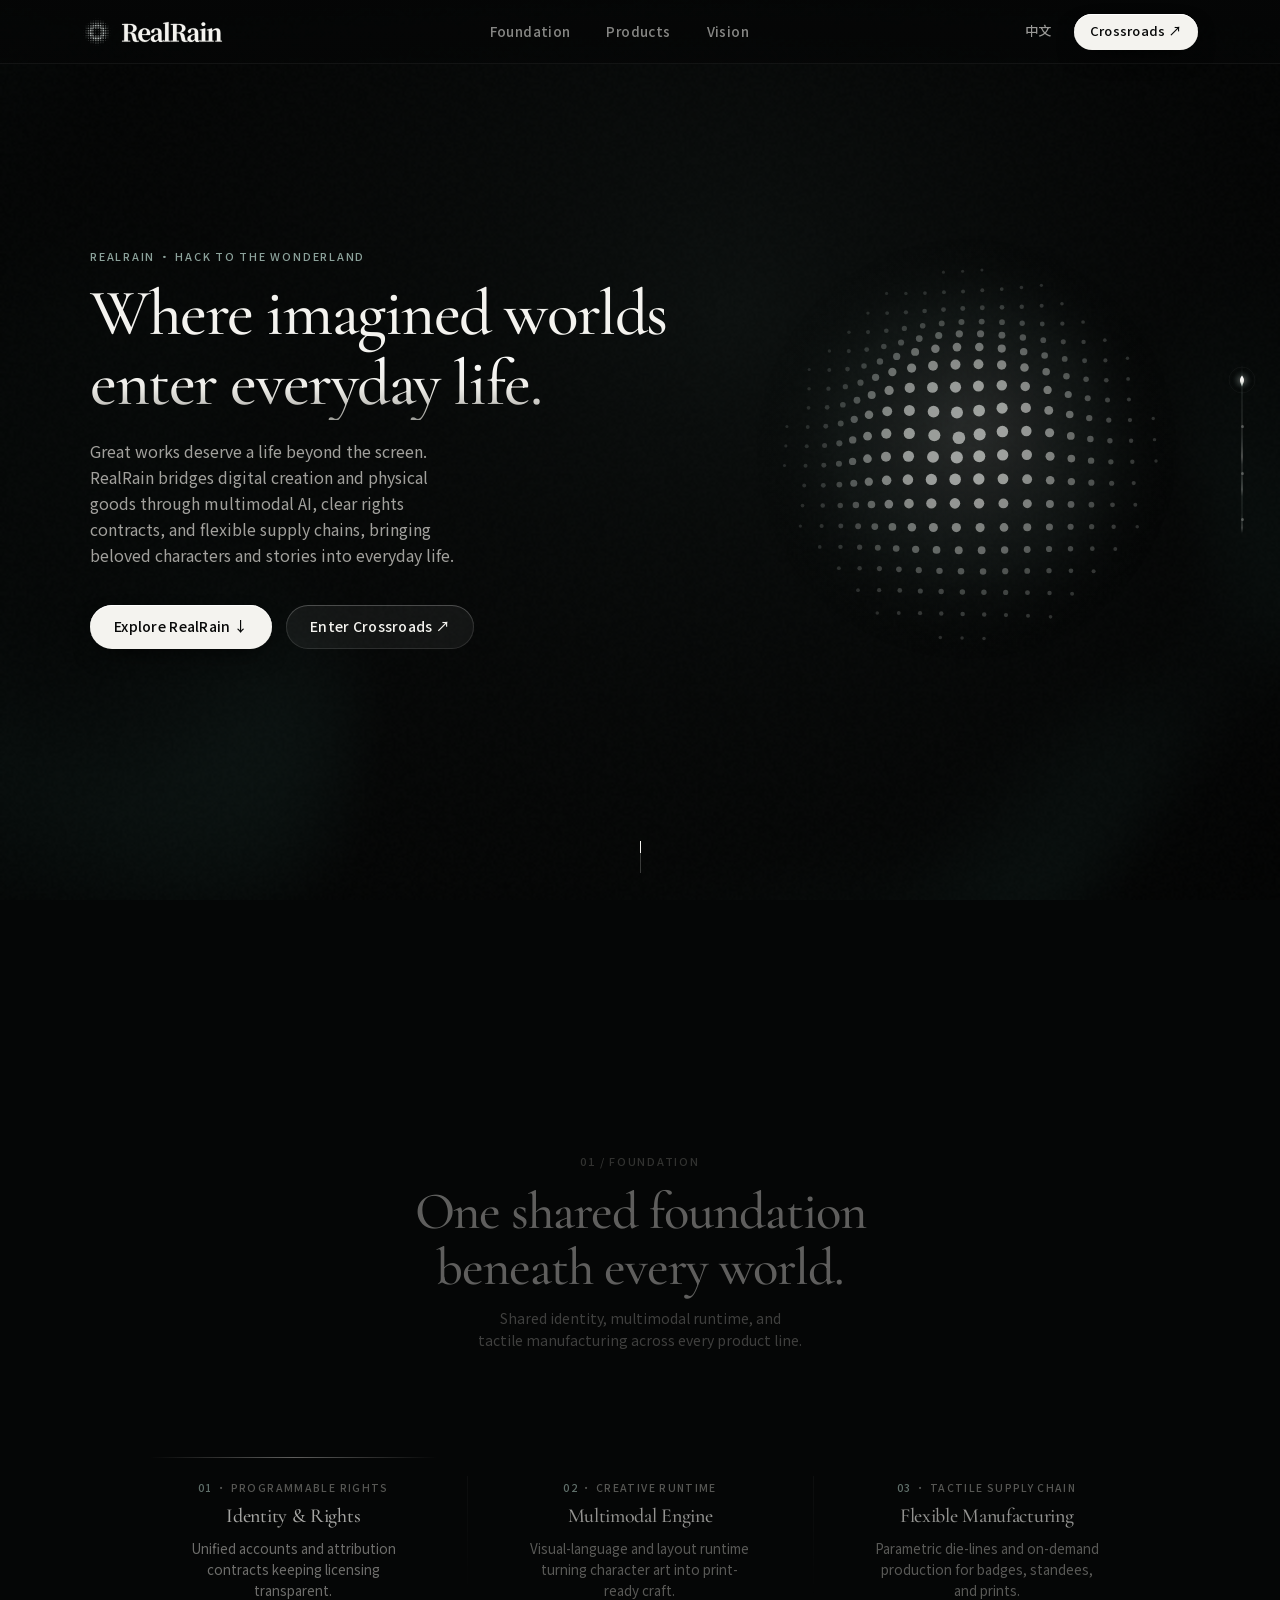
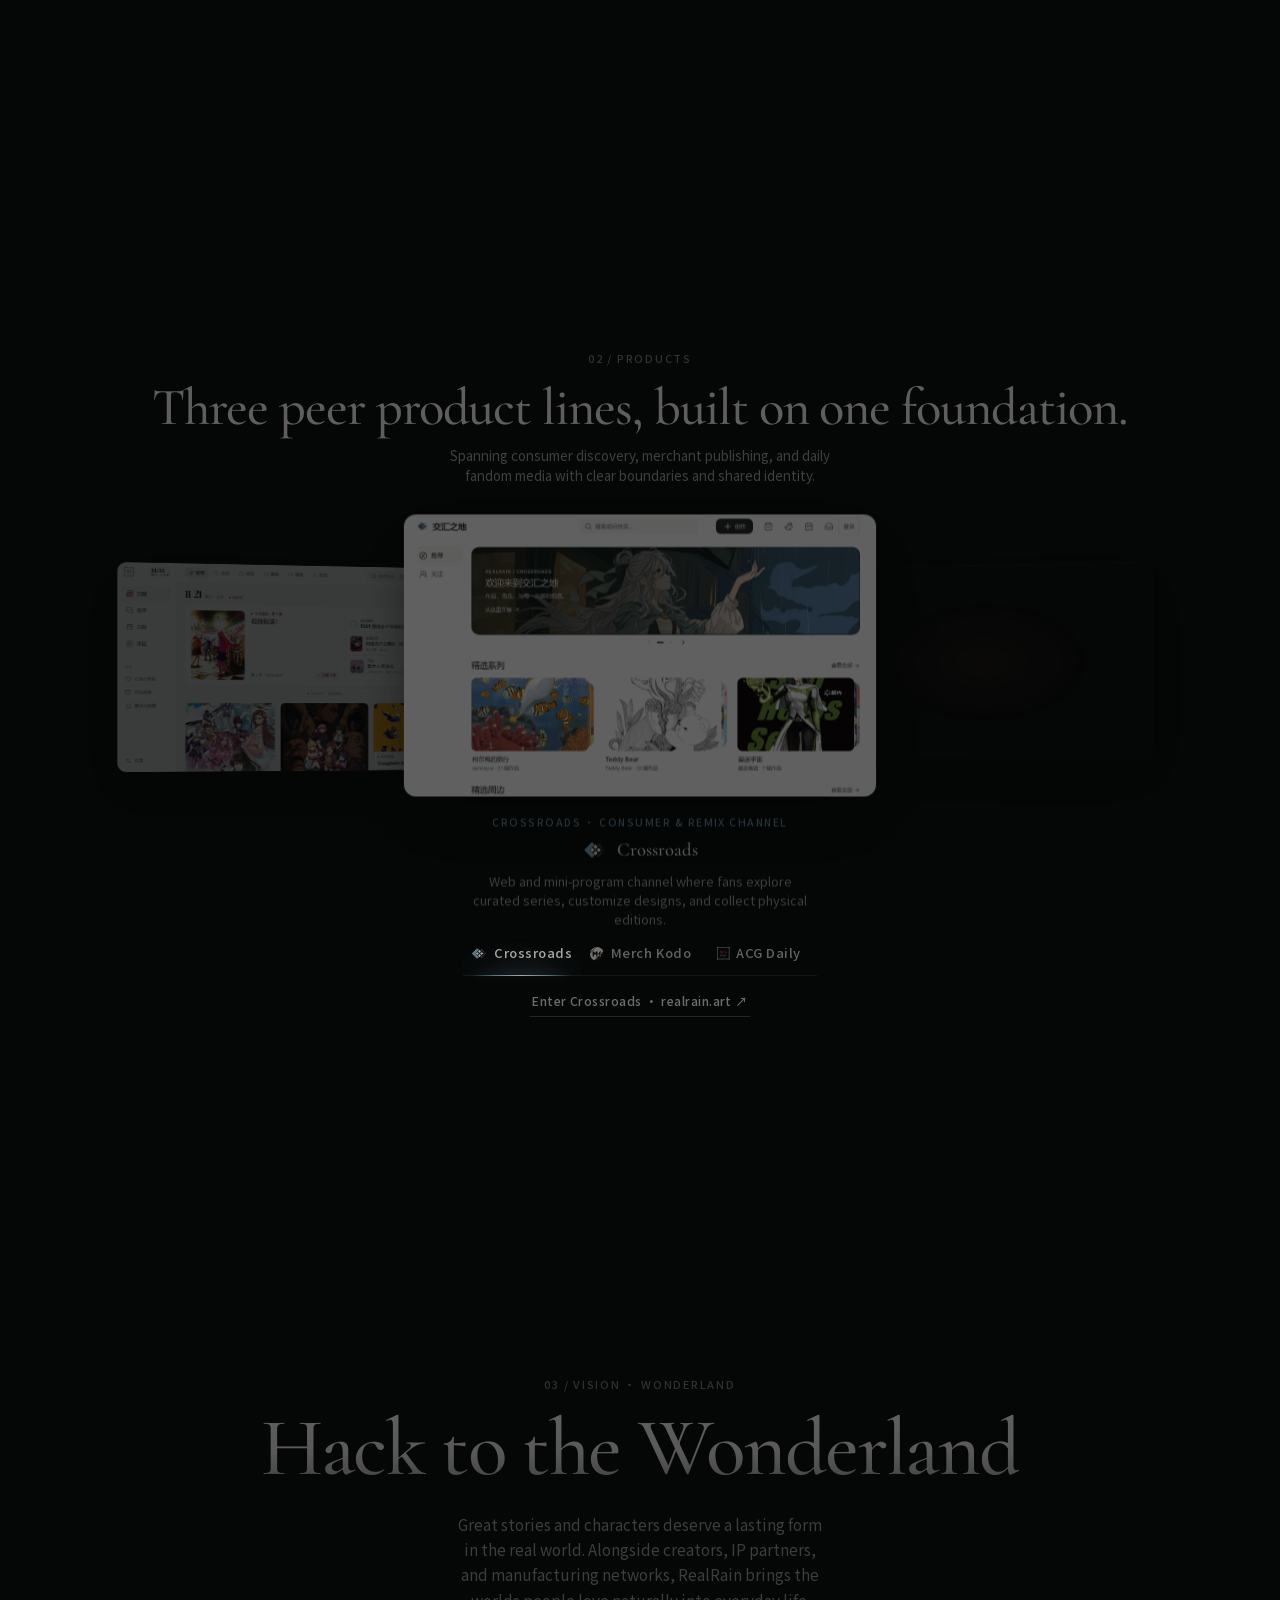
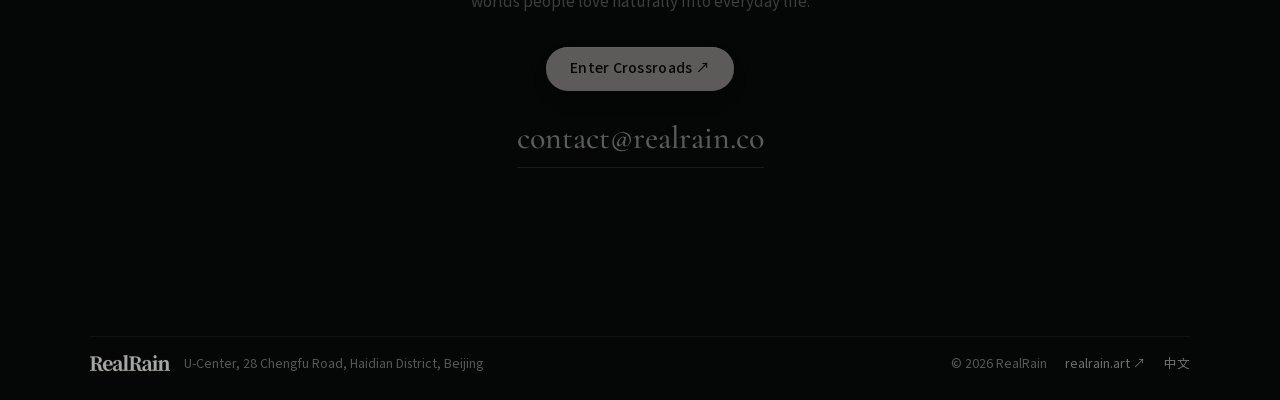
==== commit 8d21ed4d: "fix(brand): restore canonical single-color RealRain reverse logo and celadon favicons" ====
--- a/en/index.html
+++ b/en/index.html
@@ -42,8 +42,8 @@
   <meta name="twitter:description" content="RealRain bridges digital imagination and physical craft across Crossroads, Merch Kodo, and ACG Daily." />
   <meta name="twitter:image" content="https://realrain.co/assets/media/art/realrain-og.jpg?v=20261119-13" />
 
-  <link rel="icon" type="image/png" sizes="64x64" href="../assets/logo/favicon-64.png?v=20261121-1" />
-  <link rel="apple-touch-icon" href="../assets/logo/realrain-favicon-celadon.png?v=20261121-1" />
+  <link rel="icon" type="image/png" sizes="64x64" href="../assets/logo/favicon-64.png?v=20261123-1" />
+  <link rel="apple-touch-icon" href="../assets/logo/realrain-favicon-celadon.png?v=20261123-1" />
   <link rel="preload" href="../assets/fonts/cormorant-garamond-500.woff2?v=20261119-13" as="font" type="font/woff2" crossorigin />
   <!--email_off-->
   <script type="application/ld+json">
@@ -64,7 +64,7 @@
     }
   </script>
   <!--/email_off-->
-  <style id="rrInlineStyles">@font-face{font-family:Cormorant Garamond;src:url(../assets/fonts/cormorant-garamond-500.woff2?v=20261119-13) format("woff2");font-weight:500;font-style:normal;font-display:swap}@font-face{font-family:"RealRain Serif SC";src:url(../assets/fonts/noto-serif-sc-500.woff2?v=20261119-13) format("woff2");font-weight:500;font-style:normal;font-display:swap}@font-face{font-family:RealRain Sans SC;src:url(../assets/fonts/noto-sans-sc-400.woff2?v=20261119-13) format("woff2");font-weight:400;font-style:normal;font-display:swap}@font-face{font-family:RealRain Sans SC;src:url(../assets/fonts/noto-sans-sc-500.woff2?v=20261119-13) format("woff2");font-weight:500;font-style:normal;font-display:swap}:root{--bg-obsidian: #050606;--ink-ivory: #F4F3EF;--ink-muted: #A1A09C;--ink-subtle: #7E7E79;--accent-mineral: #8CA29B;--font-display: "RealRain Serif SC", "Cormorant Garamond", "Songti SC", "Noto Serif SC", Georgia, serif;--font-sans: "RealRain Sans SC", -apple-system, BlinkMacSystemFont, "PingFang SC", "HarmonyOS Sans SC", "MiSans", "Microsoft YaHei", sans-serif;--font-eyebrow: -apple-system, BlinkMacSystemFont, "Segoe UI", "RealRain Sans SC", sans-serif;--container: 1220px;--header-h: 64px}html[lang=en]{--font-display: "Cormorant Garamond", "RealRain Serif SC", Georgia, serif;--font-sans: -apple-system, BlinkMacSystemFont, "Segoe UI", Roboto, "RealRain Sans SC", sans-serif}*,*:before,*:after{box-sizing:border-box}html{scroll-snap-type:y mandatory;scroll-behavior:smooth;-webkit-text-size-adjust:100%;background:var(--bg-obsidian)}html.is-programmatic-scroll{scroll-snap-type:none!important;scroll-behavior:auto!important}body{margin:0;font-family:var(--font-sans);font-size:15px;font-weight:400;line-height:1.62;color:var(--ink-ivory);background:var(--bg-obsidian);overflow-x:clip;-webkit-font-smoothing:antialiased;-moz-osx-font-smoothing:grayscale;text-rendering:optimizeLegibility}img{display:block;max-width:100%;height:auto}a{color:inherit;text-decoration:none}button{font:inherit;color:inherit;background:none;border:0;padding:0;cursor:pointer}a,button,.triptych-panel,.orbital-card,.orbital-stage,.orb-canvas,.dot-stop{-webkit-tap-highlight-color:transparent}:focus-visible{outline:1.5px solid rgba(244,243,239,.68);outline-offset:3px;border-radius:4px}.triptych-panel:focus,.triptych-panel:focus-visible{outline:none}.eco-tab:focus:not(:focus-visible),.dot-stop:focus:not(:focus-visible){outline:none}.dot-stop:focus-visible,.eco-tab:focus-visible{outline:1.5px solid rgba(244,243,239,.68);outline-offset:2px;border-radius:6px}.skip-link{position:fixed;left:-9999px;top:12px;z-index:200;padding:10px 18px;border-radius:999px;background:var(--ink-ivory);color:#080909;font-weight:500}.skip-link:focus{left:16px}.gl-bg{position:fixed;inset:0;width:100vw;height:100vh;display:block;z-index:0;pointer-events:none}.container{position:relative;z-index:2;width:min(100%,var(--container));margin-inline:auto;padding-inline:clamp(24px,5vw,60px)}.site-header{position:fixed;top:0;left:0;right:0;z-index:90;height:var(--header-h);background:linear-gradient(180deg,#050606e6,#050606bd);border-bottom:1px solid rgba(255,255,255,.055)}.header-inner{width:min(100%,var(--container));height:100%;margin-inline:auto;padding-inline:clamp(20px,4.5vw,52px);display:flex;align-items:center;justify-content:space-between;gap:18px}.header-brand{display:inline-flex;align-items:center;gap:10px;flex-shrink:0;min-height:40px;color:var(--ink-ivory)}.brand-emblem{width:28px;height:28px;display:block;flex-shrink:0;color:var(--accent-mineral)}.brand-wordmark{width:100px;height:20px;display:block;flex-shrink:0;color:var(--ink-ivory);overflow:visible}.header-nav{display:flex;align-items:center;gap:clamp(20px,2.8vw,40px);font-size:13.5px;font-weight:500;letter-spacing:.03em}.header-nav a{opacity:.54;padding-block:6px;white-space:nowrap;transition:opacity .14s ease,color .14s ease}.header-nav a:hover,.header-nav a.is-current{opacity:1;color:var(--ink-ivory)}.header-actions{display:flex;align-items:center;gap:14px;flex-shrink:0}.header-lang{font-size:13px;font-weight:500;letter-spacing:.05em;opacity:.62;padding:6px 8px;white-space:nowrap;transition:opacity .14s ease}.header-lang:hover{opacity:1}.btn{display:inline-flex;align-items:center;justify-content:center;gap:8px;min-height:44px;padding:0 24px;border-radius:999px;font-size:14px;font-weight:500;letter-spacing:.02em;white-space:nowrap;transition:transform .15s cubic-bezier(.2,.9,.3,1),background-color .14s ease,box-shadow .15s ease}.btn:active{transform:scale(.985);transition-duration:.1s}.btn-header-cta{min-height:36px;padding:0 16px;font-size:13px}.btn-luminous{background:var(--ink-ivory);color:#080909;box-shadow:inset 0 1px #fff,0 10px 26px -10px #000000d9}.btn-glass{background:#ffffff0e;color:var(--ink-ivory);box-shadow:inset 0 1px #ffffff24,inset 0 0 0 1px #ffffff1c}@media(hover:hover){.btn-luminous:hover{background:#fff;box-shadow:inset 0 1px #fff,0 14px 30px -8px #000000eb}.btn-glass:hover{background:#ffffff17;box-shadow:inset 0 1px #ffffff38,inset 0 0 0 1px #fff3}}.btn-luminous:active{background:var(--ink-ivory);box-shadow:inset 0 1px #ffffffb8,0 4px 14px -8px #000000e0}.btn-glass:active{background:#ffffff13;box-shadow:inset 0 1px #ffffff1a,inset 0 0 0 1px #ffffff26}.nav-toggle{display:none;flex-direction:column;align-items:center;justify-content:center;gap:6px;width:40px;height:40px;border-radius:999px}.nav-toggle-line{display:block;width:20px;height:1.5px;background:currentColor;border-radius:2px}.chapter-dots{position:fixed;right:clamp(10px,2vw,24px);top:50%;transform:translateY(-50%);z-index:80;user-select:none;touch-action:none}.dots-track{position:relative;display:flex;flex-direction:column;justify-content:space-between;align-items:center;width:28px;height:clamp(144px,22dvh,184px);padding-block:10px;cursor:ns-resize}.rain-rail-canvas{position:absolute;inset:0;width:100%;height:100%;pointer-events:none}.dot-stop{position:relative;z-index:2;width:24px;height:24px;display:flex;align-items:center;justify-content:center;cursor:pointer}.dot-stop:after{content:"";width:3px;height:3px;border-radius:50%;background:#f4f3ef47;transition:transform .16s ease,opacity .16s ease,background-color .16s ease}.dot-stop:hover:after{background:var(--ink-ivory);transform:scale(1.4)}.dot-stop.is-active:after{opacity:0}.mobile-drawer{position:fixed;inset:0;z-index:120;background:#050606f5;color:var(--ink-ivory);overflow-y:auto;overscroll-behavior:contain;opacity:0;visibility:hidden;pointer-events:none;transform:translate3d(0,10px,0);transition:opacity .14s cubic-bezier(.4,0,1,1),transform .14s cubic-bezier(.4,0,1,1),visibility 0s linear .14s}.mobile-drawer[hidden]{display:none}.mobile-drawer.is-open{opacity:1;visibility:visible;pointer-events:auto;transform:none;transition:opacity .24s cubic-bezier(.22,1,.36,1),transform .24s cubic-bezier(.22,1,.36,1),visibility 0s}.mobile-drawer.is-closing{visibility:visible;pointer-events:none}.mobile-drawer-inner{min-height:100dvh;display:flex;flex-direction:column;justify-content:space-between;padding:20px 24px 36px}.mobile-drawer-head{display:flex;align-items:center;justify-content:space-between;padding-bottom:16px;border-bottom:1px solid rgba(255,255,255,.08)}.drawer-brand{display:inline-flex;align-items:center;gap:9px;color:var(--ink-ivory)}.drawer-wordmark{height:19px;width:95px;display:block;flex-shrink:0;color:var(--ink-ivory);overflow:visible}.mobile-drawer-close{display:inline-flex;align-items:center;justify-content:center;min-height:44px;min-width:44px;padding:0 20px;border-radius:999px;border:1px solid rgba(255,255,255,.14);font-size:13px;transition:transform .15s cubic-bezier(.2,.9,.3,1),background-color .14s ease,border-color .14s ease}@media(hover:hover){.mobile-drawer-close:hover{background:#ffffff12;border-color:#ffffff42}}.mobile-drawer-close:active{transform:scale(.985);transition-duration:.1s;background:#ffffff1a;border-color:#ffffff4d}.mobile-drawer-nav{display:flex;flex-direction:column;margin-block:24px}.mobile-drawer-nav a{display:flex;align-items:baseline;gap:16px;padding:15px 0;font-family:var(--font-display);font-size:1.55rem;font-weight:500;border-bottom:1px solid rgba(255,255,255,.07);color:#f4f3efad;transition:color .14s ease}.mobile-drawer-nav a.is-current{color:var(--ink-ivory)}.mobile-drawer-nav a.is-current .drawer-num{color:var(--accent-mineral)}@media(hover:hover){.mobile-drawer-nav a:hover{color:var(--ink-ivory)}}.mobile-drawer-nav a:active{color:var(--ink-ivory)}.drawer-num{font-family:var(--font-eyebrow);font-variant-numeric:tabular-nums;font-size:11px;letter-spacing:.14em;color:var(--ink-subtle)}.mobile-drawer-foot{display:flex;flex-direction:column;gap:16px}.drawer-cta{width:100%}.drawer-meta{display:flex;align-items:center;justify-content:space-between;font-size:14px;color:var(--ink-muted)}.act{position:relative;min-height:100svh;height:100dvh;scroll-snap-align:start;scroll-snap-stop:always;overflow:hidden;display:flex;flex-direction:column;justify-content:center;padding-top:calc(var(--header-h) + clamp(12px,2.2dvh,26px));padding-bottom:clamp(16px,2.8dvh,30px)}.act>.container{transition:opacity .28s cubic-bezier(.22,1,.36,1)}.js-ready .act:not(.is-active)>.container{opacity:.68}.act-header,.orbital-stage{transition:opacity .3s cubic-bezier(.22,1,.36,1),transform .34s cubic-bezier(.22,1,.36,1)}.js-ready .act:not(.is-active) .act-header{opacity:.56;transform:translate3d(0,8px,0)}.js-ready .act:not(.is-active) .orbital-stage,.js-ready .act:not(.is-active) .contact-center{opacity:.54;transform:translate3d(0,12px,0)}.eyebrow{margin:0 0 clamp(8px,1.4dvh,14px);font-family:var(--font-eyebrow);font-variant-numeric:tabular-nums;font-size:11px;font-weight:500;letter-spacing:.16em;text-transform:uppercase;color:var(--ink-subtle)}.act-header{margin-bottom:clamp(18px,3.2dvh,34px)}.act-header-compact{margin-bottom:clamp(16px,2.6dvh,28px)}.act-title{margin:0;font-family:var(--font-display);font-size:clamp(1.85rem,3.5vw,3.05rem);font-weight:500;line-height:1.18;letter-spacing:-.02em;color:var(--ink-ivory);text-wrap:balance}html[lang=en] .act-title{font-size:clamp(2.15rem,4.1vw,3.5rem);line-height:1.08}.act-lead{margin:clamp(8px,1.2dvh,12px) 0 0;max-width:58ch;font-size:clamp(13.5px,1.1vw,15.5px);line-height:1.58;color:var(--ink-muted);text-wrap:balance}.platinum-text{background:linear-gradient(180deg,#fff,#ecebe6 56%,#9c9c97);-webkit-background-clip:text;background-clip:text;color:transparent}.reveal-line>span{display:block}.reveal-line>span,.reveal-fade{transition:opacity .22s ease}.cover-act{padding-top:var(--header-h);padding-bottom:clamp(18px,3dvh,30px)}.cover-container{height:100%;display:flex;flex-direction:column;justify-content:space-between}.cover-grid{flex:1 1 auto;display:grid;grid-template-columns:minmax(0,1.15fr) minmax(0,.85fr);align-items:center;gap:clamp(20px,4vw,48px)}.cover-copy .eyebrow{color:var(--accent-mineral)}.cover-title{margin:0 0 clamp(14px,2.2dvh,24px);font-family:var(--font-display);font-size:clamp(2.45rem,5.1vw,4.45rem);font-weight:500;line-height:1.13;letter-spacing:-.022em;color:var(--ink-ivory)}html[lang=en] .cover-title{font-size:clamp(2.55rem,5.1vw,4.45rem);line-height:1.08}.cover-sub{margin:0 0 clamp(24px,4dvh,40px);font-size:clamp(15px,1.25vw,17.5px);color:var(--ink-muted);max-width:48ch;text-wrap:balance}.cover-actions{display:flex;flex-wrap:wrap;align-items:center;gap:14px}.cover-sculpture{position:relative;display:flex;align-items:center;justify-content:center;width:100%;height:clamp(280px,52dvh,490px)}.orb-canvas{width:100%;height:100%;display:block;touch-action:none;user-select:none;-webkit-user-select:none;cursor:grab}.orb-canvas:active{cursor:grabbing}.scroll-drop{align-self:center;display:flex;align-items:flex-end;justify-content:center;width:32px;height:40px}.scroll-drop-line{position:relative;width:1px;height:32px;background:#f4f3ef38;overflow:hidden}.scroll-drop-line:after{content:"";position:absolute;left:0;top:0;width:1px;height:12px;background:var(--ink-ivory);animation:dropBead 2.1s cubic-bezier(.4,0,.2,1) infinite}@keyframes dropBead{0%{transform:translate3d(0,-12px,0);opacity:0}25%{opacity:1}75%{opacity:.9}to{transform:translate3d(0,32px,0);opacity:0}}.orbital-stage{position:relative;width:100%;perspective:1600px;touch-action:pan-y;user-select:none;cursor:grab}.orbital-stage.is-dragging{cursor:grabbing}.orbital-ring{position:relative;width:100%;height:100%;transform-style:preserve-3d;pointer-events:none}.orbital-card{position:absolute;left:50%;top:50%;transform-origin:center center;pointer-events:auto}#platform.is-active .orbital-card{will-change:transform,opacity}.orbital-card:not(.is-center){cursor:pointer}.foundation-container{display:flex;flex-direction:column;align-items:center}.foundation-header{text-align:center;max-width:680px;margin:0 auto clamp(68px,12.5dvh,124px)}.foundation-header .act-lead{margin-inline:auto}.strata-canvas{position:absolute;inset:0;width:100%;height:100%;display:block;z-index:1;pointer-events:none}.triptych-rail{position:relative;width:min(100%,1040px);margin-inline:auto;height:1px;background:transparent;overflow:hidden}.triptych-beam{display:block;width:33.3333%;height:1px;background:linear-gradient(90deg,#f4f3ef00 8%,#f4f3ef8f,#8ca29b00 92%);transform:translate3d(calc(var(--active-what, 0) * 100%),0,0);transition:transform .28s cubic-bezier(.22,1,.36,1);will-change:transform}.triptych-deck{width:min(100%,1040px);margin-inline:auto;display:grid;grid-template-columns:repeat(3,minmax(0,1fr));align-items:start;gap:0}.triptych-panel{position:relative;padding:clamp(18px,2.4dvh,28px) clamp(16px,2vw,28px) clamp(8px,1.4dvh,16px);display:flex;flex-direction:column;align-items:center;text-align:center;justify-content:flex-start;gap:8px;background:transparent;border:0;box-shadow:none;cursor:default}.triptych-panel:not(:first-child):before{content:"";position:absolute;left:0;top:18px;bottom:8px;width:1px;background:linear-gradient(180deg,#ffffff0f,#fff0);pointer-events:none}.card-kicker{font-family:var(--font-eyebrow);font-variant-numeric:tabular-nums;font-size:10.5px;font-weight:500;letter-spacing:.13em;text-transform:uppercase;color:var(--ink-subtle)}.card-num{color:var(--accent-mineral)}.triptych-panel h3{margin:0;font-family:var(--font-display);font-size:clamp(1.2rem,1.56vw,1.44rem);font-weight:500;line-height:1.28;letter-spacing:-.015em;color:var(--ink-ivory);opacity:.88;transition:opacity .2s ease}@media(hover:hover){.triptych-panel:hover h3{opacity:1}}.triptych-panel.is-expanded h3{opacity:1}.card-brief-wrap{display:block}.card-brief{margin:0 auto;max-width:28ch;font-size:13.5px;line-height:1.56;color:var(--ink-muted);opacity:.8;transition:opacity .2s ease}@media(hover:hover){.triptych-panel:hover .card-brief{opacity:1}}.triptych-panel.is-expanded .card-brief{opacity:1}.stage-container{display:flex;flex-direction:column;align-items:center}.stage-header{text-align:center;margin-bottom:clamp(10px,1.8dvh,18px)}.stage-sub{margin:clamp(6px,1dvh,10px) auto 0;max-width:58ch;font-size:clamp(13px,1.05vw,14.5px);line-height:1.52;color:var(--ink-muted);text-wrap:balance}.orbital-stage-quad{height:clamp(290px,47dvh,430px)}.stage-plate{width:min(76vw,524px);height:100%;margin:0;display:flex;flex-direction:column;align-items:center;justify-content:space-between;gap:10px;background:none;border:0;box-shadow:none;overflow:visible}#platform{--stage-glow: #84B0CA;--stage-glow-rgb: 132, 176, 202}.plate-art{position:relative;width:100%;flex:1 1 auto;min-height:0;display:flex;align-items:center;justify-content:center}.plate-art:before{content:"";position:absolute;inset:6% 10%;border-radius:50%;background:radial-gradient(closest-side,rgba(140,162,155,.09),transparent 76%);pointer-events:none}[data-ring-card="0"] .plate-art:before{background:radial-gradient(closest-side,rgba(132,176,202,.14),transparent 76%)}[data-ring-card="1"] .plate-art:before{background:radial-gradient(closest-side,rgba(204,166,123,.15),transparent 76%)}[data-ring-card="2"] .plate-art:before{background:radial-gradient(closest-side,rgba(229,77,62,.14),transparent 76%)}.plate-art .main-art{position:relative;z-index:1;max-width:96%;max-height:95%;width:auto;height:auto;object-fit:contain;border-radius:12px;box-shadow:0 26px 54px -18px #000000eb,0 0 0 1px #ffffff1a;pointer-events:none;transition:box-shadow .18s ease}.orbital-card:not(.is-center):hover .main-art{box-shadow:0 26px 54px -18px #000000eb,0 0 0 1px #f4f3ef57}.plate-meta{text-align:center;max-width:44ch;padding-inline:8px;transition:opacity .18s ease}.plate-kicker{display:block;margin-bottom:4px;font-family:var(--font-eyebrow);font-size:10.5px;font-weight:500;letter-spacing:.14em;text-transform:uppercase;color:var(--accent-mineral)}[data-ring-card="0"] .plate-kicker{color:#84b0ca}[data-ring-card="1"] .plate-kicker{color:#cca67b}[data-ring-card="2"] .plate-kicker{color:#e54d3e}.plate-title-row{display:inline-flex;align-items:center;justify-content:center;gap:9px}.plate-logo{display:block;flex-shrink:0}.plate-logo--crossroads{width:25px;height:25px}.plate-logo--merchkodo{width:23.5px;height:23.5px}.plate-logo--acgdaily{width:21.5px;height:21.5px}.plate-meta h3{margin:0;font-family:var(--font-display);font-size:clamp(1.12rem,1.45vw,1.32rem);font-weight:500;color:var(--ink-ivory)}.plate-meta p{margin:4px 0 0;font-size:12.8px;line-height:1.5;color:var(--ink-muted)}.stage-foot{margin-top:clamp(10px,1.8dvh,18px);display:flex;flex-direction:column;align-items:center;gap:12px}.eco-bar{position:relative;display:grid;grid-template-columns:repeat(3,minmax(0,1fr));align-items:center;width:min(100%,432px);padding:0;background:transparent;border:0;border-bottom:1px solid rgba(255,255,255,.09);border-radius:0}.eco-thumb{position:absolute;top:0;bottom:-1px;left:0;width:33.3333%;background:radial-gradient(ellipse 76% 95% at 50% 100%,rgba(var(--stage-glow-rgb, 132, 176, 202),.18),rgba(var(--stage-glow-rgb, 132, 176, 202),.05) 54%,#05060600);transform:translate3d(calc(var(--stage-idx, 0) * 100%),0,0);transition:transform .3s cubic-bezier(.22,1,.36,1),background .24s ease;pointer-events:none;z-index:0}.eco-thumb:after{content:"";position:absolute;left:8%;right:8%;bottom:0;height:1.5px;background:linear-gradient(90deg,rgba(244,243,239,0) 0%,var(--stage-glow, #84B0CA) 24%,#F4F3EF 50%,var(--stage-glow, #84B0CA) 76%,rgba(132,176,202,0) 100%);box-shadow:0 0 12px rgba(var(--stage-glow-rgb, 132, 176, 202),.48);transition:background .24s ease,box-shadow .24s ease}.eco-tab{position:relative;z-index:1;display:inline-flex;align-items:center;justify-content:center;gap:6px;padding:9px 8px 11px;border-radius:0;font-family:var(--font-eyebrow);font-size:13px;font-weight:500;letter-spacing:.04em;color:#f4f3ef94;white-space:nowrap;transition:color .18s ease}.eco-tab-logo{display:block;flex-shrink:0;opacity:.68;transition:opacity .18s ease}.eco-tab-logo--crossroads{width:17px;height:17px}.eco-tab-logo--merchkodo{width:16px;height:16px}.eco-tab-logo--acgdaily{width:14.5px;height:14.5px}.eco-tab.is-active .eco-tab-logo{opacity:1}@media(hover:hover){.eco-tab:hover{color:#f4f3efcc}}.eco-tab:focus-visible{color:#f4f3efcc}.eco-tab.is-active,.eco-tab.is-active:focus-visible{color:var(--ink-ivory)}@media(hover:hover){.eco-tab.is-active:hover{color:var(--ink-ivory)}}.stage-link{font-family:var(--font-eyebrow);font-size:12px;font-weight:500;letter-spacing:.04em;color:var(--ink-muted);padding:4px 2px;border-bottom:1px solid rgba(244,243,239,.2);transition:color .14s ease,border-color .14s ease}.stage-link:hover{color:var(--ink-ivory);border-color:var(--ink-ivory)}.contact-act{justify-content:space-between;padding-bottom:clamp(16px,3dvh,30px)}.contact-container{flex:1 1 auto;height:100%;display:flex;flex-direction:column;justify-content:space-between}.contact-center{text-align:center;max-width:820px;margin-inline:auto;transform-style:preserve-3d;transition:opacity .3s cubic-bezier(.22,1,.36,1),transform .34s cubic-bezier(.22,1,.36,1)}.slogan-monolith{margin:0 0 clamp(14px,2.4dvh,22px);font-family:Cormorant Garamond,"RealRain Serif SC",Georgia,serif;font-size:clamp(2.5rem,6.4vw,5.2rem);font-weight:500;line-height:1.04;letter-spacing:-.02em}.vision-lead{margin:0 auto clamp(22px,3.6dvh,34px);max-width:54ch;font-size:clamp(14.5px,1.2vw,16.5px);line-height:1.65;color:var(--ink-muted);text-wrap:balance}.contact-actions{display:flex;flex-direction:column;align-items:center;gap:clamp(14px,2.4dvh,22px)}.contact-mail{display:inline-block;font-family:Cormorant Garamond,"RealRain Serif SC",Georgia,serif;font-size:clamp(1.35rem,2.5vw,2rem);font-weight:500;color:var(--ink-ivory);border-bottom:1px solid rgba(255,255,255,.24);padding-bottom:3px;word-break:break-word;transition:color .14s ease,border-color .14s ease,transform .16s cubic-bezier(.2,.9,.3,1)}.contact-mail:hover{color:#fff;border-color:#fff}.colophon{padding-top:16px;border-top:1px solid rgba(255,255,255,.08);display:flex;flex-wrap:wrap;align-items:center;justify-content:space-between;gap:10px 24px;font-size:12.5px;color:var(--ink-subtle)}.colophon-left{display:flex;flex-wrap:wrap;align-items:center;gap:8px 14px}.colophon-wordmark{width:80px;height:16px;display:block;flex-shrink:0;color:var(--ink-ivory);overflow:visible}.colophon-sep{padding-left:12px;border-left:1px solid rgba(255,255,255,.16);color:var(--ink-muted)}.colophon-right{display:flex;flex-wrap:wrap;align-items:center;gap:10px 18px}.colophon-right a{color:var(--ink-muted);transition:color .14s ease}.colophon-right a:hover{color:var(--ink-ivory)}@media(prefers-reduced-motion:reduce){html{scroll-behavior:auto}*,*:before,*:after{animation:none!important;transition:none!important}}@media(max-width:960px){.header-nav,.btn-header-cta{display:none}.nav-toggle{display:inline-flex}.cover-grid{grid-template-columns:minmax(0,1fr);align-content:center;gap:clamp(14px,2.5dvh,24px)}.cover-sculpture{order:-1;width:100%;height:auto;justify-content:center}.cover-sculpture .orb-canvas{width:min(56vw,240px);height:min(56vw,240px);margin-inline:auto}.triptych-rail{display:none}.foundation-header{align-items:center;text-align:center;margin-bottom:clamp(44px,7.5dvh,68px)}.triptych-deck{display:flex;flex-direction:column;align-items:center;overflow:visible;gap:0;margin:0 auto;width:100%;border-bottom:0}.triptych-panel{flex:none;width:min(100%,350px);padding:11px 0;border:0;border-top:1px solid rgba(255,255,255,.08);align-items:center;text-align:center;gap:3px;outline:none}.triptych-panel:not(:first-child):before{display:none}.triptych-panel .card-num,.triptych-panel .card-kicker{color:var(--accent-mineral)}.triptych-panel h3,.card-brief{opacity:1;text-align:center}.card-brief-wrap{display:block;opacity:1}.orbital-stage-quad{height:clamp(240px,40dvh,330px)}.stage-plate{width:min(82vw,430px);gap:8px}}@media(max-width:640px){:root{--header-h: 56px}.container,.header-inner{padding-inline:20px}.header-brand{gap:9px}.brand-emblem{width:24px;height:24px}.brand-wordmark{width:90px;height:18px}.chapter-dots{right:3px;pointer-events:none;opacity:.68}.dots-track{width:12px;height:96px;padding-block:4px}.dot-stop{width:12px;height:18px}.cover-grid{gap:clamp(16px,3dvh,26px)}.cover-title{font-size:clamp(2.05rem,8.6vw,2.75rem);margin-bottom:12px}html[lang=en] .cover-title{font-size:clamp(2.12rem,8.8vw,2.85rem)}.act-title{font-size:clamp(1.48rem,6vw,1.92rem)}html[lang=en] .act-title{font-size:clamp(1.36rem,5.5vw,1.78rem);line-height:1.12}.cover-sub{font-size:14px;line-height:1.58;margin-bottom:20px}.cover-actions{display:grid;grid-template-columns:repeat(2,minmax(0,1fr));gap:10px;width:100%}.cover-actions .btn{width:100%;min-height:44px;padding:0 12px;font-size:13.5px}.act-lead,.stage-sub{font-size:13.5px;line-height:1.5;margin-top:7px;max-width:none}.cover-sculpture{height:auto}.cover-sculpture .orb-canvas{width:min(58vw,224px);height:min(58vw,224px)}.act-header,.act-header-compact,.stage-header{margin-bottom:clamp(14px,2.2dvh,20px)}.foundation-header{margin-bottom:clamp(44px,8dvh,68px)}.triptych-deck{margin-bottom:0}.triptych-panel{width:min(100%,336px);padding:10px 0;gap:2px}.triptych-panel h3{font-size:1.08rem}.card-brief{font-size:12.5px;line-height:1.44}.orbital-stage{width:100vw;max-width:none}.orbital-stage-quad{height:clamp(228px,36dvh,292px)}.stage-plate{width:min(74vw,294px)}.plate-meta{padding-inline:2px}.plate-title-row{gap:7px}.plate-logo--crossroads{width:21px;height:21px}.plate-logo--merchkodo{width:20px;height:20px}.plate-logo--acgdaily{width:18.5px;height:18.5px}.plate-meta h3{font-size:1.14rem}.plate-meta p{font-size:12.8px;line-height:1.46}.stage-foot{margin-top:clamp(10px,1.8dvh,16px);gap:10px}.eco-bar{width:min(100%,352px);padding:0}.eco-thumb{top:0;bottom:-1px;left:0;width:33.3333%;transition:transform .32s cubic-bezier(.22,1,.36,1),background .24s ease}.eco-tab{gap:5px;padding:8px 4px 10px;font-size:12.2px}.eco-tab-logo--crossroads{width:15.5px;height:15.5px}.eco-tab-logo--merchkodo{width:14.5px;height:14.5px}.eco-tab-logo--acgdaily{width:13px;height:13px}.stage-link{font-size:11.8px}.contact-center{text-align:center}.slogan-monolith{font-size:clamp(2.15rem,9.2vw,3.05rem);margin-bottom:12px}.vision-lead{font-size:14px;line-height:1.58;margin-bottom:20px}.contact-mail{font-size:clamp(1.32rem,5.8vw,1.9rem)}.colophon{flex-direction:column;align-items:flex-start;text-align:left;gap:8px;padding-top:14px;font-size:11.8px}.colophon-left{gap:6px 12px}.colophon-sep{border-left:0;padding-left:0}.colophon-right{gap:8px 16px}}@media(max-width:359px){.container,.header-inner{padding-inline:16px}.cover-actions{gap:8px}.cover-actions .btn{min-height:38px;padding:0 8px;font-size:11.8px}.eco-tab{font-size:11.2px;padding:7px 2px 9px}}@media(max-width:640px)and (max-height:700px){.act{padding-top:calc(var(--header-h) + 6px);padding-bottom:10px}.eyebrow{margin-bottom:4px}.act-header,.act-header-compact,.stage-header{margin-bottom:8px}.foundation-header{margin-bottom:24px}.cover-grid{gap:10px}.cover-title{font-size:clamp(1.78rem,7.8vw,2.35rem);margin-bottom:8px}html[lang=en] .cover-title{font-size:clamp(1.85rem,8vw,2.45rem)}.cover-sub{font-size:12.2px;line-height:1.42;margin-bottom:12px}.cover-actions .btn{min-height:36px;padding:0 10px;font-size:12px}.scroll-drop{display:none}.act-title,html[lang=en] .act-title{font-size:clamp(1.16rem,4.9vw,1.55rem);line-height:1.14}.act-lead,.stage-sub{font-size:11.6px;line-height:1.35;margin-top:4px}.triptych-deck{margin-bottom:0}.triptych-panel{padding:7px 0;gap:2px}.triptych-panel h3{font-size:.98rem}.card-brief{font-size:11.2px;line-height:1.32}.orbital-stage-quad{height:176px}.plate-meta h3{font-size:1.02rem}.stage-foot{margin-top:6px;gap:6px}.eco-tab{font-size:11px;padding:5px 4px 7px}.slogan-monolith{font-size:clamp(2.1rem,8.8vw,3rem);margin-bottom:10px}.vision-lead{font-size:12px;line-height:1.42;margin-bottom:14px}.contact-mail{font-size:clamp(1.2rem,5.4vw,1.7rem)}.plate-meta p{font-size:11px;line-height:1.32}.colophon{padding-top:10px;gap:5px;font-size:11px}.cover-sculpture{height:auto}.cover-sculpture .orb-canvas{width:min(40vw,128px);height:min(40vw,128px)}}@media(max-height:600px){html{scroll-snap-type:y proximity}.act{height:auto;min-height:100svh;overflow:visible;padding-top:calc(var(--header-h) + 28px);padding-bottom:36px}}</style>
+  <style id="rrInlineStyles">@font-face{font-family:Cormorant Garamond;src:url(../assets/fonts/cormorant-garamond-500.woff2?v=20261119-13) format("woff2");font-weight:500;font-style:normal;font-display:swap}@font-face{font-family:"RealRain Serif SC";src:url(../assets/fonts/noto-serif-sc-500.woff2?v=20261119-13) format("woff2");font-weight:500;font-style:normal;font-display:swap}@font-face{font-family:RealRain Sans SC;src:url(../assets/fonts/noto-sans-sc-400.woff2?v=20261119-13) format("woff2");font-weight:400;font-style:normal;font-display:swap}@font-face{font-family:RealRain Sans SC;src:url(../assets/fonts/noto-sans-sc-500.woff2?v=20261119-13) format("woff2");font-weight:500;font-style:normal;font-display:swap}:root{--bg-obsidian: #050606;--ink-ivory: #F4F3EF;--ink-muted: #A1A09C;--ink-subtle: #7E7E79;--accent-mineral: #8CA29B;--font-display: "RealRain Serif SC", "Cormorant Garamond", "Songti SC", "Noto Serif SC", Georgia, serif;--font-sans: "RealRain Sans SC", -apple-system, BlinkMacSystemFont, "PingFang SC", "HarmonyOS Sans SC", "MiSans", "Microsoft YaHei", sans-serif;--font-eyebrow: -apple-system, BlinkMacSystemFont, "Segoe UI", "RealRain Sans SC", sans-serif;--container: 1220px;--header-h: 64px}html[lang=en]{--font-display: "Cormorant Garamond", "RealRain Serif SC", Georgia, serif;--font-sans: -apple-system, BlinkMacSystemFont, "Segoe UI", Roboto, "RealRain Sans SC", sans-serif}*,*:before,*:after{box-sizing:border-box}html{scroll-snap-type:y mandatory;scroll-behavior:smooth;-webkit-text-size-adjust:100%;background:var(--bg-obsidian)}html.is-programmatic-scroll{scroll-snap-type:none!important;scroll-behavior:auto!important}body{margin:0;font-family:var(--font-sans);font-size:15px;font-weight:400;line-height:1.62;color:var(--ink-ivory);background:var(--bg-obsidian);overflow-x:clip;-webkit-font-smoothing:antialiased;-moz-osx-font-smoothing:grayscale;text-rendering:optimizeLegibility}img{display:block;max-width:100%;height:auto}a{color:inherit;text-decoration:none}button{font:inherit;color:inherit;background:none;border:0;padding:0;cursor:pointer}a,button,.triptych-panel,.orbital-card,.orbital-stage,.orb-canvas,.dot-stop{-webkit-tap-highlight-color:transparent}:focus-visible{outline:1.5px solid rgba(244,243,239,.68);outline-offset:3px;border-radius:4px}.triptych-panel:focus,.triptych-panel:focus-visible{outline:none}.eco-tab:focus:not(:focus-visible),.dot-stop:focus:not(:focus-visible){outline:none}.dot-stop:focus-visible,.eco-tab:focus-visible{outline:1.5px solid rgba(244,243,239,.68);outline-offset:2px;border-radius:6px}.skip-link{position:fixed;left:-9999px;top:12px;z-index:200;padding:10px 18px;border-radius:999px;background:var(--ink-ivory);color:#080909;font-weight:500}.skip-link:focus{left:16px}.gl-bg{position:fixed;inset:0;width:100vw;height:100vh;display:block;z-index:0;pointer-events:none}.container{position:relative;z-index:2;width:min(100%,var(--container));margin-inline:auto;padding-inline:clamp(24px,5vw,60px)}.site-header{position:fixed;top:0;left:0;right:0;z-index:90;height:var(--header-h);background:linear-gradient(180deg,#050606e6,#050606bd);border-bottom:1px solid rgba(255,255,255,.055)}.header-inner{width:min(100%,var(--container));height:100%;margin-inline:auto;padding-inline:clamp(20px,4.5vw,52px);display:flex;align-items:center;justify-content:space-between;gap:18px}.header-brand{display:inline-flex;align-items:center;gap:10px;flex-shrink:0;min-height:40px;color:var(--ink-ivory)}.brand-emblem{width:30px;height:30px;display:block;flex-shrink:0;color:#e1eae7}.brand-wordmark{width:100px;height:20px;display:block;flex-shrink:0;color:var(--ink-ivory);overflow:visible}.header-nav{display:flex;align-items:center;gap:clamp(20px,2.8vw,40px);font-size:13.5px;font-weight:500;letter-spacing:.03em}.header-nav a{opacity:.54;padding-block:6px;white-space:nowrap;transition:opacity .14s ease,color .14s ease}.header-nav a:hover,.header-nav a.is-current{opacity:1;color:var(--ink-ivory)}.header-actions{display:flex;align-items:center;gap:14px;flex-shrink:0}.header-lang{font-size:13px;font-weight:500;letter-spacing:.05em;opacity:.62;padding:6px 8px;white-space:nowrap;transition:opacity .14s ease}.header-lang:hover{opacity:1}.btn{display:inline-flex;align-items:center;justify-content:center;gap:8px;min-height:44px;padding:0 24px;border-radius:999px;font-size:14px;font-weight:500;letter-spacing:.02em;white-space:nowrap;transition:transform .15s cubic-bezier(.2,.9,.3,1),background-color .14s ease,box-shadow .15s ease}.btn:active{transform:scale(.985);transition-duration:.1s}.btn-header-cta{min-height:36px;padding:0 16px;font-size:13px}.btn-luminous{background:var(--ink-ivory);color:#080909;box-shadow:inset 0 1px #fff,0 10px 26px -10px #000000d9}.btn-glass{background:#ffffff0e;color:var(--ink-ivory);box-shadow:inset 0 1px #ffffff24,inset 0 0 0 1px #ffffff1c}@media(hover:hover){.btn-luminous:hover{background:#fff;box-shadow:inset 0 1px #fff,0 14px 30px -8px #000000eb}.btn-glass:hover{background:#ffffff17;box-shadow:inset 0 1px #ffffff38,inset 0 0 0 1px #fff3}}.btn-luminous:active{background:var(--ink-ivory);box-shadow:inset 0 1px #ffffffb8,0 4px 14px -8px #000000e0}.btn-glass:active{background:#ffffff13;box-shadow:inset 0 1px #ffffff1a,inset 0 0 0 1px #ffffff26}.nav-toggle{display:none;flex-direction:column;align-items:center;justify-content:center;gap:6px;width:40px;height:40px;border-radius:999px}.nav-toggle-line{display:block;width:20px;height:1.5px;background:currentColor;border-radius:2px}.chapter-dots{position:fixed;right:clamp(10px,2vw,24px);top:50%;transform:translateY(-50%);z-index:80;user-select:none;touch-action:none}.dots-track{position:relative;display:flex;flex-direction:column;justify-content:space-between;align-items:center;width:28px;height:clamp(144px,22dvh,184px);padding-block:10px;cursor:ns-resize}.rain-rail-canvas{position:absolute;inset:0;width:100%;height:100%;pointer-events:none}.dot-stop{position:relative;z-index:2;width:24px;height:24px;display:flex;align-items:center;justify-content:center;cursor:pointer}.dot-stop:after{content:"";width:3px;height:3px;border-radius:50%;background:#f4f3ef47;transition:transform .16s ease,opacity .16s ease,background-color .16s ease}.dot-stop:hover:after{background:var(--ink-ivory);transform:scale(1.4)}.dot-stop.is-active:after{opacity:0}.mobile-drawer{position:fixed;inset:0;z-index:120;background:#050606f5;color:var(--ink-ivory);overflow-y:auto;overscroll-behavior:contain;opacity:0;visibility:hidden;pointer-events:none;transform:translate3d(0,10px,0);transition:opacity .14s cubic-bezier(.4,0,1,1),transform .14s cubic-bezier(.4,0,1,1),visibility 0s linear .14s}.mobile-drawer[hidden]{display:none}.mobile-drawer.is-open{opacity:1;visibility:visible;pointer-events:auto;transform:none;transition:opacity .24s cubic-bezier(.22,1,.36,1),transform .24s cubic-bezier(.22,1,.36,1),visibility 0s}.mobile-drawer.is-closing{visibility:visible;pointer-events:none}.mobile-drawer-inner{min-height:100dvh;display:flex;flex-direction:column;justify-content:space-between;padding:20px 24px 36px}.mobile-drawer-head{display:flex;align-items:center;justify-content:space-between;padding-bottom:16px;border-bottom:1px solid rgba(255,255,255,.08)}.drawer-brand{display:inline-flex;align-items:center;gap:9px;color:var(--ink-ivory)}.drawer-wordmark{height:19px;width:95px;display:block;flex-shrink:0;color:var(--ink-ivory);overflow:visible}.mobile-drawer-close{display:inline-flex;align-items:center;justify-content:center;min-height:44px;min-width:44px;padding:0 20px;border-radius:999px;border:1px solid rgba(255,255,255,.14);font-size:13px;transition:transform .15s cubic-bezier(.2,.9,.3,1),background-color .14s ease,border-color .14s ease}@media(hover:hover){.mobile-drawer-close:hover{background:#ffffff12;border-color:#ffffff42}}.mobile-drawer-close:active{transform:scale(.985);transition-duration:.1s;background:#ffffff1a;border-color:#ffffff4d}.mobile-drawer-nav{display:flex;flex-direction:column;margin-block:24px}.mobile-drawer-nav a{display:flex;align-items:baseline;gap:16px;padding:15px 0;font-family:var(--font-display);font-size:1.55rem;font-weight:500;border-bottom:1px solid rgba(255,255,255,.07);color:#f4f3efad;transition:color .14s ease}.mobile-drawer-nav a.is-current{color:var(--ink-ivory)}.mobile-drawer-nav a.is-current .drawer-num{color:var(--accent-mineral)}@media(hover:hover){.mobile-drawer-nav a:hover{color:var(--ink-ivory)}}.mobile-drawer-nav a:active{color:var(--ink-ivory)}.drawer-num{font-family:var(--font-eyebrow);font-variant-numeric:tabular-nums;font-size:11px;letter-spacing:.14em;color:var(--ink-subtle)}.mobile-drawer-foot{display:flex;flex-direction:column;gap:16px}.drawer-cta{width:100%}.drawer-meta{display:flex;align-items:center;justify-content:space-between;font-size:14px;color:var(--ink-muted)}.act{position:relative;min-height:100svh;height:100dvh;scroll-snap-align:start;scroll-snap-stop:always;overflow:hidden;display:flex;flex-direction:column;justify-content:center;padding-top:calc(var(--header-h) + clamp(12px,2.2dvh,26px));padding-bottom:clamp(16px,2.8dvh,30px)}.act>.container{transition:opacity .28s cubic-bezier(.22,1,.36,1)}.js-ready .act:not(.is-active)>.container{opacity:.68}.act-header,.orbital-stage{transition:opacity .3s cubic-bezier(.22,1,.36,1),transform .34s cubic-bezier(.22,1,.36,1)}.js-ready .act:not(.is-active) .act-header{opacity:.56;transform:translate3d(0,8px,0)}.js-ready .act:not(.is-active) .orbital-stage,.js-ready .act:not(.is-active) .contact-center{opacity:.54;transform:translate3d(0,12px,0)}.eyebrow{margin:0 0 clamp(8px,1.4dvh,14px);font-family:var(--font-eyebrow);font-variant-numeric:tabular-nums;font-size:11px;font-weight:500;letter-spacing:.16em;text-transform:uppercase;color:var(--ink-subtle)}.act-header{margin-bottom:clamp(18px,3.2dvh,34px)}.act-header-compact{margin-bottom:clamp(16px,2.6dvh,28px)}.act-title{margin:0;font-family:var(--font-display);font-size:clamp(1.85rem,3.5vw,3.05rem);font-weight:500;line-height:1.18;letter-spacing:-.02em;color:var(--ink-ivory);text-wrap:balance}html[lang=en] .act-title{font-size:clamp(2.15rem,4.1vw,3.5rem);line-height:1.08}.act-lead{margin:clamp(8px,1.2dvh,12px) 0 0;max-width:58ch;font-size:clamp(13.5px,1.1vw,15.5px);line-height:1.58;color:var(--ink-muted);text-wrap:balance}.platinum-text{background:linear-gradient(180deg,#fff,#ecebe6 56%,#9c9c97);-webkit-background-clip:text;background-clip:text;color:transparent}.reveal-line>span{display:block}.reveal-line>span,.reveal-fade{transition:opacity .22s ease}.cover-act{padding-top:var(--header-h);padding-bottom:clamp(18px,3dvh,30px)}.cover-container{height:100%;display:flex;flex-direction:column;justify-content:space-between}.cover-grid{flex:1 1 auto;display:grid;grid-template-columns:minmax(0,1.15fr) minmax(0,.85fr);align-items:center;gap:clamp(20px,4vw,48px)}.cover-copy .eyebrow{color:var(--accent-mineral)}.cover-title{margin:0 0 clamp(14px,2.2dvh,24px);font-family:var(--font-display);font-size:clamp(2.45rem,5.1vw,4.45rem);font-weight:500;line-height:1.13;letter-spacing:-.022em;color:var(--ink-ivory)}html[lang=en] .cover-title{font-size:clamp(2.55rem,5.1vw,4.45rem);line-height:1.08}.cover-sub{margin:0 0 clamp(24px,4dvh,40px);font-size:clamp(15px,1.25vw,17.5px);color:var(--ink-muted);max-width:48ch;text-wrap:balance}.cover-actions{display:flex;flex-wrap:wrap;align-items:center;gap:14px}.cover-sculpture{position:relative;display:flex;align-items:center;justify-content:center;width:100%;height:clamp(280px,52dvh,490px)}.orb-canvas{width:100%;height:100%;display:block;touch-action:none;user-select:none;-webkit-user-select:none;cursor:grab}.orb-canvas:active{cursor:grabbing}.scroll-drop{align-self:center;display:flex;align-items:flex-end;justify-content:center;width:32px;height:40px}.scroll-drop-line{position:relative;width:1px;height:32px;background:#f4f3ef38;overflow:hidden}.scroll-drop-line:after{content:"";position:absolute;left:0;top:0;width:1px;height:12px;background:var(--ink-ivory);animation:dropBead 2.1s cubic-bezier(.4,0,.2,1) infinite}@keyframes dropBead{0%{transform:translate3d(0,-12px,0);opacity:0}25%{opacity:1}75%{opacity:.9}to{transform:translate3d(0,32px,0);opacity:0}}.orbital-stage{position:relative;width:100%;perspective:1600px;touch-action:pan-y;user-select:none;cursor:grab}.orbital-stage.is-dragging{cursor:grabbing}.orbital-ring{position:relative;width:100%;height:100%;transform-style:preserve-3d;pointer-events:none}.orbital-card{position:absolute;left:50%;top:50%;transform-origin:center center;pointer-events:auto}#platform.is-active .orbital-card{will-change:transform,opacity}.orbital-card:not(.is-center){cursor:pointer}.foundation-container{display:flex;flex-direction:column;align-items:center}.foundation-header{text-align:center;max-width:680px;margin:0 auto clamp(68px,12.5dvh,124px)}.foundation-header .act-lead{margin-inline:auto}.strata-canvas{position:absolute;inset:0;width:100%;height:100%;display:block;z-index:1;pointer-events:none}.triptych-rail{position:relative;width:min(100%,1040px);margin-inline:auto;height:1px;background:transparent;overflow:hidden}.triptych-beam{display:block;width:33.3333%;height:1px;background:linear-gradient(90deg,#f4f3ef00 8%,#f4f3ef8f,#8ca29b00 92%);transform:translate3d(calc(var(--active-what, 0) * 100%),0,0);transition:transform .28s cubic-bezier(.22,1,.36,1);will-change:transform}.triptych-deck{width:min(100%,1040px);margin-inline:auto;display:grid;grid-template-columns:repeat(3,minmax(0,1fr));align-items:start;gap:0}.triptych-panel{position:relative;padding:clamp(18px,2.4dvh,28px) clamp(16px,2vw,28px) clamp(8px,1.4dvh,16px);display:flex;flex-direction:column;align-items:center;text-align:center;justify-content:flex-start;gap:8px;background:transparent;border:0;box-shadow:none;cursor:default}.triptych-panel:not(:first-child):before{content:"";position:absolute;left:0;top:18px;bottom:8px;width:1px;background:linear-gradient(180deg,#ffffff0f,#fff0);pointer-events:none}.card-kicker{font-family:var(--font-eyebrow);font-variant-numeric:tabular-nums;font-size:10.5px;font-weight:500;letter-spacing:.13em;text-transform:uppercase;color:var(--ink-subtle)}.card-num{color:var(--accent-mineral)}.triptych-panel h3{margin:0;font-family:var(--font-display);font-size:clamp(1.2rem,1.56vw,1.44rem);font-weight:500;line-height:1.28;letter-spacing:-.015em;color:var(--ink-ivory);opacity:.88;transition:opacity .2s ease}@media(hover:hover){.triptych-panel:hover h3{opacity:1}}.triptych-panel.is-expanded h3{opacity:1}.card-brief-wrap{display:block}.card-brief{margin:0 auto;max-width:28ch;font-size:13.5px;line-height:1.56;color:var(--ink-muted);opacity:.8;transition:opacity .2s ease}@media(hover:hover){.triptych-panel:hover .card-brief{opacity:1}}.triptych-panel.is-expanded .card-brief{opacity:1}.stage-container{display:flex;flex-direction:column;align-items:center}.stage-header{text-align:center;margin-bottom:clamp(10px,1.8dvh,18px)}.stage-sub{margin:clamp(6px,1dvh,10px) auto 0;max-width:58ch;font-size:clamp(13px,1.05vw,14.5px);line-height:1.52;color:var(--ink-muted);text-wrap:balance}.orbital-stage-quad{height:clamp(290px,47dvh,430px)}.stage-plate{width:min(76vw,524px);height:100%;margin:0;display:flex;flex-direction:column;align-items:center;justify-content:space-between;gap:10px;background:none;border:0;box-shadow:none;overflow:visible}#platform{--stage-glow: #84B0CA;--stage-glow-rgb: 132, 176, 202}.plate-art{position:relative;width:100%;flex:1 1 auto;min-height:0;display:flex;align-items:center;justify-content:center}.plate-art:before{content:"";position:absolute;inset:6% 10%;border-radius:50%;background:radial-gradient(closest-side,rgba(140,162,155,.09),transparent 76%);pointer-events:none}[data-ring-card="0"] .plate-art:before{background:radial-gradient(closest-side,rgba(132,176,202,.14),transparent 76%)}[data-ring-card="1"] .plate-art:before{background:radial-gradient(closest-side,rgba(204,166,123,.15),transparent 76%)}[data-ring-card="2"] .plate-art:before{background:radial-gradient(closest-side,rgba(229,77,62,.14),transparent 76%)}.plate-art .main-art{position:relative;z-index:1;max-width:96%;max-height:95%;width:auto;height:auto;object-fit:contain;border-radius:12px;box-shadow:0 26px 54px -18px #000000eb,0 0 0 1px #ffffff1a;pointer-events:none;transition:box-shadow .18s ease}.orbital-card:not(.is-center):hover .main-art{box-shadow:0 26px 54px -18px #000000eb,0 0 0 1px #f4f3ef57}.plate-meta{text-align:center;max-width:44ch;padding-inline:8px;transition:opacity .18s ease}.plate-kicker{display:block;margin-bottom:4px;font-family:var(--font-eyebrow);font-size:10.5px;font-weight:500;letter-spacing:.14em;text-transform:uppercase;color:var(--accent-mineral)}[data-ring-card="0"] .plate-kicker{color:#84b0ca}[data-ring-card="1"] .plate-kicker{color:#cca67b}[data-ring-card="2"] .plate-kicker{color:#e54d3e}.plate-title-row{display:inline-flex;align-items:center;justify-content:center;gap:9px}.plate-logo{display:block;flex-shrink:0}.plate-logo--crossroads{width:25px;height:25px}.plate-logo--merchkodo{width:23.5px;height:23.5px}.plate-logo--acgdaily{width:21.5px;height:21.5px}.plate-meta h3{margin:0;font-family:var(--font-display);font-size:clamp(1.12rem,1.45vw,1.32rem);font-weight:500;color:var(--ink-ivory)}.plate-meta p{margin:4px 0 0;font-size:12.8px;line-height:1.5;color:var(--ink-muted)}.stage-foot{margin-top:clamp(10px,1.8dvh,18px);display:flex;flex-direction:column;align-items:center;gap:12px}.eco-bar{position:relative;display:grid;grid-template-columns:repeat(3,minmax(0,1fr));align-items:center;width:min(100%,432px);padding:0;background:transparent;border:0;border-bottom:1px solid rgba(255,255,255,.09);border-radius:0}.eco-thumb{position:absolute;top:0;bottom:-1px;left:0;width:33.3333%;background:radial-gradient(ellipse 76% 95% at 50% 100%,rgba(var(--stage-glow-rgb, 132, 176, 202),.18),rgba(var(--stage-glow-rgb, 132, 176, 202),.05) 54%,#05060600);transform:translate3d(calc(var(--stage-idx, 0) * 100%),0,0);transition:transform .3s cubic-bezier(.22,1,.36,1),background .24s ease;pointer-events:none;z-index:0}.eco-thumb:after{content:"";position:absolute;left:8%;right:8%;bottom:0;height:1.5px;background:linear-gradient(90deg,rgba(244,243,239,0) 0%,var(--stage-glow, #84B0CA) 24%,#F4F3EF 50%,var(--stage-glow, #84B0CA) 76%,rgba(132,176,202,0) 100%);box-shadow:0 0 12px rgba(var(--stage-glow-rgb, 132, 176, 202),.48);transition:background .24s ease,box-shadow .24s ease}.eco-tab{position:relative;z-index:1;display:inline-flex;align-items:center;justify-content:center;gap:6px;padding:9px 8px 11px;border-radius:0;font-family:var(--font-eyebrow);font-size:13px;font-weight:500;letter-spacing:.04em;color:#f4f3ef94;white-space:nowrap;transition:color .18s ease}.eco-tab-logo{display:block;flex-shrink:0;opacity:.68;transition:opacity .18s ease}.eco-tab-logo--crossroads{width:17px;height:17px}.eco-tab-logo--merchkodo{width:16px;height:16px}.eco-tab-logo--acgdaily{width:14.5px;height:14.5px}.eco-tab.is-active .eco-tab-logo{opacity:1}@media(hover:hover){.eco-tab:hover{color:#f4f3efcc}}.eco-tab:focus-visible{color:#f4f3efcc}.eco-tab.is-active,.eco-tab.is-active:focus-visible{color:var(--ink-ivory)}@media(hover:hover){.eco-tab.is-active:hover{color:var(--ink-ivory)}}.stage-link{font-family:var(--font-eyebrow);font-size:12px;font-weight:500;letter-spacing:.04em;color:var(--ink-muted);padding:4px 2px;border-bottom:1px solid rgba(244,243,239,.2);transition:color .14s ease,border-color .14s ease}.stage-link:hover{color:var(--ink-ivory);border-color:var(--ink-ivory)}.contact-act{justify-content:space-between;padding-bottom:clamp(16px,3dvh,30px)}.contact-container{flex:1 1 auto;height:100%;display:flex;flex-direction:column;justify-content:space-between}.contact-center{text-align:center;max-width:820px;margin-inline:auto;transform-style:preserve-3d;transition:opacity .3s cubic-bezier(.22,1,.36,1),transform .34s cubic-bezier(.22,1,.36,1)}.slogan-monolith{margin:0 0 clamp(14px,2.4dvh,22px);font-family:Cormorant Garamond,"RealRain Serif SC",Georgia,serif;font-size:clamp(2.5rem,6.4vw,5.2rem);font-weight:500;line-height:1.04;letter-spacing:-.02em}.vision-lead{margin:0 auto clamp(22px,3.6dvh,34px);max-width:54ch;font-size:clamp(14.5px,1.2vw,16.5px);line-height:1.65;color:var(--ink-muted);text-wrap:balance}.contact-actions{display:flex;flex-direction:column;align-items:center;gap:clamp(14px,2.4dvh,22px)}.contact-mail{display:inline-block;font-family:Cormorant Garamond,"RealRain Serif SC",Georgia,serif;font-size:clamp(1.35rem,2.5vw,2rem);font-weight:500;color:var(--ink-ivory);border-bottom:1px solid rgba(255,255,255,.24);padding-bottom:3px;word-break:break-word;transition:color .14s ease,border-color .14s ease,transform .16s cubic-bezier(.2,.9,.3,1)}.contact-mail:hover{color:#fff;border-color:#fff}.colophon{padding-top:16px;border-top:1px solid rgba(255,255,255,.08);display:flex;flex-wrap:wrap;align-items:center;justify-content:space-between;gap:10px 24px;font-size:12.5px;color:var(--ink-subtle)}.colophon-left{display:flex;flex-wrap:wrap;align-items:center;gap:8px 14px}.colophon-wordmark{width:80px;height:16px;display:block;flex-shrink:0;color:var(--ink-ivory);overflow:visible}.colophon-sep{padding-left:12px;border-left:1px solid rgba(255,255,255,.16);color:var(--ink-muted)}.colophon-right{display:flex;flex-wrap:wrap;align-items:center;gap:10px 18px}.colophon-right a{color:var(--ink-muted);transition:color .14s ease}.colophon-right a:hover{color:var(--ink-ivory)}@media(prefers-reduced-motion:reduce){html{scroll-behavior:auto}*,*:before,*:after{animation:none!important;transition:none!important}}@media(max-width:960px){.header-nav,.btn-header-cta{display:none}.nav-toggle{display:inline-flex}.cover-grid{grid-template-columns:minmax(0,1fr);align-content:center;gap:clamp(14px,2.5dvh,24px)}.cover-sculpture{order:-1;width:100%;height:auto;justify-content:center}.cover-sculpture .orb-canvas{width:min(56vw,240px);height:min(56vw,240px);margin-inline:auto}.triptych-rail{display:none}.foundation-header{align-items:center;text-align:center;margin-bottom:clamp(44px,7.5dvh,68px)}.triptych-deck{display:flex;flex-direction:column;align-items:center;overflow:visible;gap:0;margin:0 auto;width:100%;border-bottom:0}.triptych-panel{flex:none;width:min(100%,350px);padding:11px 0;border:0;border-top:1px solid rgba(255,255,255,.08);align-items:center;text-align:center;gap:3px;outline:none}.triptych-panel:not(:first-child):before{display:none}.triptych-panel .card-num,.triptych-panel .card-kicker{color:var(--accent-mineral)}.triptych-panel h3,.card-brief{opacity:1;text-align:center}.card-brief-wrap{display:block;opacity:1}.orbital-stage-quad{height:clamp(240px,40dvh,330px)}.stage-plate{width:min(82vw,430px);gap:8px}}@media(max-width:640px){:root{--header-h: 56px}.container,.header-inner{padding-inline:20px}.header-brand{gap:9px}.brand-emblem{width:26px;height:26px}.brand-wordmark{width:90px;height:18px}.chapter-dots{right:3px;pointer-events:none;opacity:.68}.dots-track{width:12px;height:96px;padding-block:4px}.dot-stop{width:12px;height:18px}.cover-grid{gap:clamp(16px,3dvh,26px)}.cover-title{font-size:clamp(2.05rem,8.6vw,2.75rem);margin-bottom:12px}html[lang=en] .cover-title{font-size:clamp(2.12rem,8.8vw,2.85rem)}.act-title{font-size:clamp(1.48rem,6vw,1.92rem)}html[lang=en] .act-title{font-size:clamp(1.36rem,5.5vw,1.78rem);line-height:1.12}.cover-sub{font-size:14px;line-height:1.58;margin-bottom:20px}.cover-actions{display:grid;grid-template-columns:repeat(2,minmax(0,1fr));gap:10px;width:100%}.cover-actions .btn{width:100%;min-height:44px;padding:0 12px;font-size:13.5px}.act-lead,.stage-sub{font-size:13.5px;line-height:1.5;margin-top:7px;max-width:none}.cover-sculpture{height:auto}.cover-sculpture .orb-canvas{width:min(58vw,224px);height:min(58vw,224px)}.act-header,.act-header-compact,.stage-header{margin-bottom:clamp(14px,2.2dvh,20px)}.foundation-header{margin-bottom:clamp(44px,8dvh,68px)}.triptych-deck{margin-bottom:0}.triptych-panel{width:min(100%,336px);padding:10px 0;gap:2px}.triptych-panel h3{font-size:1.08rem}.card-brief{font-size:12.5px;line-height:1.44}.orbital-stage{width:100vw;max-width:none}.orbital-stage-quad{height:clamp(228px,36dvh,292px)}.stage-plate{width:min(74vw,294px)}.plate-meta{padding-inline:2px}.plate-title-row{gap:7px}.plate-logo--crossroads{width:21px;height:21px}.plate-logo--merchkodo{width:20px;height:20px}.plate-logo--acgdaily{width:18.5px;height:18.5px}.plate-meta h3{font-size:1.14rem}.plate-meta p{font-size:12.8px;line-height:1.46}.stage-foot{margin-top:clamp(10px,1.8dvh,16px);gap:10px}.eco-bar{width:min(100%,352px);padding:0}.eco-thumb{top:0;bottom:-1px;left:0;width:33.3333%;transition:transform .32s cubic-bezier(.22,1,.36,1),background .24s ease}.eco-tab{gap:5px;padding:8px 4px 10px;font-size:12.2px}.eco-tab-logo--crossroads{width:15.5px;height:15.5px}.eco-tab-logo--merchkodo{width:14.5px;height:14.5px}.eco-tab-logo--acgdaily{width:13px;height:13px}.stage-link{font-size:11.8px}.contact-center{text-align:center}.slogan-monolith{font-size:clamp(2.15rem,9.2vw,3.05rem);margin-bottom:12px}.vision-lead{font-size:14px;line-height:1.58;margin-bottom:20px}.contact-mail{font-size:clamp(1.32rem,5.8vw,1.9rem)}.colophon{flex-direction:column;align-items:flex-start;text-align:left;gap:8px;padding-top:14px;font-size:11.8px}.colophon-left{gap:6px 12px}.colophon-sep{border-left:0;padding-left:0}.colophon-right{gap:8px 16px}}@media(max-width:359px){.container,.header-inner{padding-inline:16px}.cover-actions{gap:8px}.cover-actions .btn{min-height:38px;padding:0 8px;font-size:11.8px}.eco-tab{font-size:11.2px;padding:7px 2px 9px}}@media(max-width:640px)and (max-height:700px){.act{padding-top:calc(var(--header-h) + 6px);padding-bottom:10px}.eyebrow{margin-bottom:4px}.act-header,.act-header-compact,.stage-header{margin-bottom:8px}.foundation-header{margin-bottom:24px}.cover-grid{gap:10px}.cover-title{font-size:clamp(1.78rem,7.8vw,2.35rem);margin-bottom:8px}html[lang=en] .cover-title{font-size:clamp(1.85rem,8vw,2.45rem)}.cover-sub{font-size:12.2px;line-height:1.42;margin-bottom:12px}.cover-actions .btn{min-height:36px;padding:0 10px;font-size:12px}.scroll-drop{display:none}.act-title,html[lang=en] .act-title{font-size:clamp(1.16rem,4.9vw,1.55rem);line-height:1.14}.act-lead,.stage-sub{font-size:11.6px;line-height:1.35;margin-top:4px}.triptych-deck{margin-bottom:0}.triptych-panel{padding:7px 0;gap:2px}.triptych-panel h3{font-size:.98rem}.card-brief{font-size:11.2px;line-height:1.32}.orbital-stage-quad{height:176px}.plate-meta h3{font-size:1.02rem}.stage-foot{margin-top:6px;gap:6px}.eco-tab{font-size:11px;padding:5px 4px 7px}.slogan-monolith{font-size:clamp(2.1rem,8.8vw,3rem);margin-bottom:10px}.vision-lead{font-size:12px;line-height:1.42;margin-bottom:14px}.contact-mail{font-size:clamp(1.2rem,5.4vw,1.7rem)}.plate-meta p{font-size:11px;line-height:1.32}.colophon{padding-top:10px;gap:5px;font-size:11px}.cover-sculpture{height:auto}.cover-sculpture .orb-canvas{width:min(40vw,128px);height:min(40vw,128px)}}@media(max-height:600px){html{scroll-snap-type:y proximity}.act{height:auto;min-height:100svh;overflow:visible;padding-top:calc(var(--header-h) + 28px);padding-bottom:36px}}</style>
   <script type="module" id="rrInlineScript">(function(){"use strict";document.documentElement.classList.add("js-ready");function Pe(){var o=document.getElementById("glCanvas");if(!o)return;var i=window.matchMedia("(prefers-reduced-motion: reduce)").matches,n={scroll:0,scrollTarget:0,mx:.5,my:.5,mxTarget:.5,myTarget:.5,rx:.5,ry:.5,rippleT:-10},u=performance.now();function P(){u=performance.now()}window.addEventListener("pointermove",function(y){n.mxTarget=y.clientX/Math.max(1,window.innerWidth),n.myTarget=1-y.clientY/Math.max(1,window.innerHeight),P()},{passive:!0}),window.addEventListener("pointerdown",function(y){n.rx=y.clientX/Math.max(1,window.innerWidth),n.ry=1-y.clientY/Math.max(1,window.innerHeight),n.rippleT=performance.now()*.001,P()},{passive:!0});function K(){var y=Math.max(1,document.documentElement.scrollHeight-window.innerHeight);n.scrollTarget=Math.max(0,Math.min(1,window.scrollY/y)),P()}window.addEventListener("scroll",K,{passive:!0}),K();var a=o.getContext("webgl",{alpha:!1,antialias:!1,depth:!1,stencil:!1})||o.getContext("experimental-webgl",{alpha:!1,antialias:!1,depth:!1,stencil:!1});if(a){let y=function(O,I){var q=a.createShader(O);return a.shaderSource(q,I),a.compileShader(q),a.getShaderParameter(q,a.COMPILE_STATUS)?q:(a.deleteShader(q),null)};var L=["attribute vec2 aPos;","void main() { gl_Position = vec4(aPos, 0.0, 1.0); }"].join(`
 `),g=["precision mediump float;","uniform vec2 uRes;","uniform float uTime;","uniform vec2 uMouse;","uniform float uScroll;","uniform vec2 uRipple;","uniform float uRippleAge;","","float hash(vec2 p) {","  p = fract(p * vec2(123.34, 456.21));","  p += dot(p, p + 45.32);","  return fract(p.x * p.y);","}","","float noise(vec2 p) {","  vec2 i = floor(p);","  vec2 f = fract(p);","  vec2 u = f * f * (3.0 - 2.0 * f);","  return mix(","    mix(hash(i + vec2(0.0, 0.0)), hash(i + vec2(1.0, 0.0)), u.x),","    mix(hash(i + vec2(0.0, 1.0)), hash(i + vec2(1.0, 1.0)), u.x),","    u.y","  );","}","","float fbm(vec2 p) {","  float v = 0.0;","  float a = 0.56;","  mat2 rot = mat2(0.8, 0.6, -0.6, 0.8);","  for (int i = 0; i < 2; i++) {","    v += a * noise(p);","    p = rot * p * 2.04;","    a *= 0.44;","  }","  return v;","}","","void main() {","  vec2 uv = gl_FragCoord.xy / uRes;","  float aspect = uRes.x / max(1.0, uRes.y);","  float portrait = clamp(1.0 - aspect, 0.0, 0.55);","  vec2 scale = vec2(max(aspect, 0.72), max(1.0, 1.0 + portrait * 0.18));","  vec2 p = (uv - 0.5) * scale;","","  vec2 m = (uMouse - 0.5) * scale;","  float md = length(p - m);","  p += normalize(p - m + 0.001) * exp(-md * 2.4) * 0.05;","","  float t = uTime * 0.14;","  vec2 q = vec2(fbm(p * 1.4 + t + uScroll * 1.1), fbm(p * 1.4 + vec2(4.2, 1.7) - t * 0.8));","  float f = fbm(p * 1.9 + q * 1.65 + vec2(uScroll * 0.8, -uScroll * 0.5));","","  float ribbon = smoothstep(0.38, 0.74, f);","  float filament = pow(smoothstep(0.52, 0.84, f), 2.1);","","  vec2 rp = (uv - uRipple) * scale;","  float rd = length(rp);","  float wave = 0.0;","  if (uRippleAge >= 0.0 && uRippleAge < 2.2) {","    float radius = uRippleAge * 0.55;","    wave = exp(-abs(rd - radius) * 28.0) * exp(-uRippleAge * 1.4) * 0.30;","  }","","  vec3 baseObsidian = vec3(0.018, 0.021, 0.020);","  vec3 mineralStone = vec3(0.055, 0.098, 0.090);","  vec3 silverMist = vec3(0.27, 0.35, 0.335);","","  vec3 col = mix(baseObsidian, mineralStone, ribbon * 0.92);","  col += silverMist * (filament * 0.25 + wave);","  col += vec3(0.15, 0.21, 0.195) * exp(-md * 2.8) * 0.22;","  col *= 1.0 - smoothstep(0.34, 1.08 + portrait * 0.22, length(p * vec2(mix(0.78, 0.68, portrait), 0.95))) * mix(0.62, 0.44, portrait);","  col += (hash(gl_FragCoord.xy) - 0.5) * 0.012;","","  gl_FragColor = vec4(col, 1.0);","}"].join(`
 `),E=y(a.VERTEX_SHADER,L),m=y(a.FRAGMENT_SHADER,g),h=E&&m?a.createProgram():null;if(h&&(a.attachShader(h,E),a.attachShader(h,m),a.linkProgram(h)),h&&a.getProgramParameter(h,a.LINK_STATUS)){a.useProgram(h);var S=a.createBuffer();a.bindBuffer(a.ARRAY_BUFFER,S),a.bufferData(a.ARRAY_BUFFER,new Float32Array([-1,-1,1,-1,-1,1,1,1]),a.STATIC_DRAW);var B=a.getAttribLocation(h,"aPos");a.enableVertexAttribArray(B),a.vertexAttribPointer(B,2,a.FLOAT,!1,0,0);var R=a.getUniformLocation(h,"uRes"),X=a.getUniformLocation(h,"uTime"),l=a.getUniformLocation(h,"uMouse"),c=a.getUniformLocation(h,"uScroll"),d=a.getUniformLocation(h,"uRipple"),b=a.getUniformLocation(h,"uRippleAge"),Y=function(){var O=Math.min(.45,640/Math.max(1,window.innerWidth));o.width=Math.max(1,Math.round(window.innerWidth*O)),o.height=Math.max(1,Math.round(window.innerHeight*O)),a.viewport(0,0,o.width,o.height),P()};window.addEventListener("resize",Y,{passive:!0}),Y();var U=performance.now(),k=0,j=0,Z=function(O){if(j=0,!document.hidden){var I=typeof O=="number"?O:performance.now(),q=I*.001,D=n.rippleT>0?q-n.rippleT:-1,C=D>=0&&D<2.2,V=I-u>650&&!C;if(!i&&V&&I-k<32){j=requestAnimationFrame(Z);return}if(k=I,!i&&I-u>1200){var Q=q*.24;n.mxTarget=.5+Math.sin(Q)*.18,n.myTarget=.52+Math.cos(Q*.78)*.14}n.scroll+=(n.scrollTarget-n.scroll)*.14,n.mx+=(n.mxTarget-n.mx)*.14,n.my+=(n.myTarget-n.my)*.14,a.uniform2f(R,o.width,o.height),a.uniform1f(X,i?1.5:(I-U)*.001),a.uniform2f(l,n.mx,n.my),a.uniform1f(c,n.scroll),a.uniform2f(d,n.rx,n.ry),a.uniform1f(b,D),a.drawArrays(a.TRIANGLE_STRIP,0,4),i||(j=requestAnimationFrame(Z))}};document.addEventListener("visibilitychange",function(){!document.hidden&&!i&&!j&&(k=0,j=requestAnimationFrame(Z))}),Z(U);return}}var N=o.getContext("2d");if(!N)return;function F(){o.width=window.innerWidth,o.height=window.innerHeight}window.addEventListener("resize",F,{passive:!0}),F();function z(){var y=o.width,O=o.height;N.fillStyle="#050606",N.fillRect(0,0,y,O);var I=N.createRadialGradient(y*n.mxTarget,O*(1-n.myTarget),20,y*.5,O*.5,Math.max(y,O)*.75);I.addColorStop(0,"rgba(140, 162, 155, 0.17)"),I.addColorStop(.55,"rgba(38, 56, 52, 0.075)"),I.addColorStop(1,"rgba(5, 6, 6, 0)"),N.fillStyle=I,N.fillRect(0,0,y,O),i||requestAnimationFrame(z)}z()}function Re(){var o=document.getElementById("orbCanvas");if(!o)return;var i=o.getContext("2d");if(!i)return;for(var n=window.matchMedia("(prefers-reduced-motion: reduce)").matches,u=[],P=[],K=0;K<19;K++)for(var a=0;a<19;a++){var L=(a-9)/9,g=(K-9)/9,E=Math.sqrt(L*L+g*g);E<=1.02&&(u.push({nx:L,ny:g,dist:E,baseR:Math.max(.18,1-E*.72)}),P.push({sx:0,sy:0,r:1,z:0,lit:0,alpha:.5}))}var m=.14,h=-.18,S=.14,B=-.18,R=0,X=0,l=0,c=0,d=0,b=!1,Y=null,U=!1,k=0,j=0,Z=0,N=0,F=0,z=performance.now(),y=0,O=0;function I(){var w=o.getBoundingClientRect();N=w.left+w.width*.5,F=w.top+w.height*.5}o.addEventListener("touchmove",function(w){b&&w.preventDefault()},{passive:!1}),o.addEventListener("pointerdown",function(w){b=!0,Y=w.pointerId,k=w.clientX,j=w.clientY,l=0,c=0,d=1,Z=performance.now(),z=Z;try{o.setPointerCapture(w.pointerId)}catch{}J&&!document.hidden&&!n&&!G&&(y=0,G=requestAnimationFrame(te))}),window.addEventListener("pointermove",function(w){if(b&&w.pointerId===Y){var M=w.clientX-k,A=w.clientY-j,_=w.pointerType==="touch"?.0115:.0085;B+=M*_,S=Math.max(-1.22,Math.min(1.22,S-A*_)),c=c*.42+M*_*.58,l=l*.42+-A*_*.58,k=w.clientX,j=w.clientY,Z=performance.now(),z=Z}else if(!b&&J&&w.pointerType!=="touch"){!N&&!F&&I();var H=Math.max(260,window.innerWidth*.52),e=Math.max(220,window.innerHeight*.48);R=Math.max(-1,Math.min(1,(w.clientX-N)/H)),X=Math.max(-1,Math.min(1,(w.clientY-F)/e)),U=!0,B=R*.68,S=-X*.56,l*=.2,c*=.2,z=performance.now()}},{passive:!0});function q(w){b&&(w&&Y!==null&&w.pointerId!==Y||(b=!1,Y=null,performance.now()-Z>80&&(l=0,c=0)))}window.addEventListener("pointerup",q),window.addEventListener("pointercancel",q);var D=0,C=0,V=1;function Q(){V=Math.min(window.devicePixelRatio||1,1.5),D=o.clientWidth||320,C=o.clientHeight||320,o.width=Math.round(D*V),o.height=Math.round(C*V),i.setTransform(V,0,0,V,0,0),I(),z=performance.now()}window.addEventListener("resize",Q,{passive:!0}),window.addEventListener("scroll",I,{passive:!0}),Q();var J=!0,G=0,ae=document.getElementById("top");ae&&typeof IntersectionObserver=="function"&&new IntersectionObserver(function(w){J=w[0].isIntersecting,J&&!document.hidden&&!n&&!G&&(y=0,G=requestAnimationFrame(te))},{threshold:.05}).observe(ae),document.addEventListener("visibilitychange",function(){J&&!document.hidden&&!n&&!G&&(y=0,G=requestAnimationFrame(te))});function te(w){if(G=0,!(!J||document.hidden)){var M=typeof w=="number"?w:performance.now(),A=!b&&Math.abs(l)<5e-4&&Math.abs(c)<5e-4&&Math.abs(S-m)<.002&&Math.abs(B-h)<.002&&d<.01;if(!n&&A&&M-z>800&&M-y<32){G=requestAnimationFrame(te);return}y=M;var _=!!O,H=_?Math.min(2.5,Math.max(.25,(M-O)/16.667)):1;O=M,i.clearRect(0,0,D,C);var e=!n&&!U&&!b&&Math.abs(l)<.0018&&Math.abs(c)<.0018&&M-Z>600;if(!b){B+=c*H,S=Math.max(-1.22,Math.min(1.22,S+l*H)),e&&_&&(B+=Math.sin(M*85e-5)*.0018*H,S=Math.max(-1.22,Math.min(1.22,S+Math.cos(M*65e-5)*.0011*H)));var t=Math.pow(.94,H);c*=t,l*=t}var r=b?.58:1-Math.pow(1-.18,H);m+=(S-m)*r,h+=(B-h)*r,d*=Math.pow(.92,H),o.__rotX=m,o.__rotY=h;var s=n?0:M*.0018,f=Math.min(D,C)*(D<=260?.43:.38),v=D*.5,T=C*.5,x=U?R:n?-.34:Math.sin(s*.42)*.48,p=U?X:n?-.38:-.26+Math.cos(s*.34)*.24,W=Math.cos(h),ie=Math.sin(h),$=Math.cos(m),ge=Math.sin(m),de=i.createRadialGradient(v+x*f*.26,T+p*f*.26,f*.1,v,T,f*1.25);de.addColorStop(0,"rgba(224, 232, 229, 0.135)"),de.addColorStop(.58,"rgba(122, 152, 145, 0.068)"),de.addColorStop(1,"rgba(0, 0, 0, 0)"),i.fillStyle=de,i.beginPath(),i.arc(v,T,f*1.25,0,Math.PI*2),i.fill();for(var oe=0;oe<u.length;oe++){var ee=u[oe],we=Math.sin(ee.dist*6.4-s)*.12+Math.sin(ee.dist*10-s*1.8)*d*.18,re=Math.sqrt(Math.max(0,1-ee.dist*ee.dist*.65))*.42+we,Me=ee.nx*W+re*ie,fe=-ee.nx*ie+re*W,he=ee.ny*$-fe*ge,le=ee.ny*ge+fe*$,se=2.6/(2.6-le),ve=Math.max(0,(Me*x+he*p)*.28),ue=P[oe];ue.sx=v+Me*f*se,ue.sy=T+he*f*se,ue.r=Math.max(.7,ee.baseR*(f*.032)*se),ue.z=le,ue.lit=ve,ue.alpha=Math.min(.96,Math.max(.16,(.45+le*.55)*ee.baseR+d*.2+ve*.28))}P.sort(function(Ae,pe){return Ae.z-pe.z});for(var be=0;be<P.length;be++){var ce=P[be],ne=Math.max(0,Math.min(1,ce.z+.4+ce.lit*.7)),me=Math.round(136+ne*106),Se=Math.round(151+ne*92),Le=Math.round(147+ne*92);i.fillStyle="rgba("+me+","+Se+","+Le+","+ce.alpha.toFixed(3)+")",i.beginPath(),i.arc(ce.sx,ce.sy,ce.r,0,Math.PI*2),i.fill()}J&&!document.hidden&&!n&&(G=requestAnimationFrame(te))}}te(performance.now())}function ke(){var o=document.getElementById("whatTriptych");if(!o)return;var i=Array.prototype.slice.call(o.querySelectorAll("[data-what-card]")),n=document.getElementById("whatBeam"),u=document.getElementById("strataCanvas");if(!i.length)return;var P=0,K=performance.now();function a(M){P=M,K=performance.now();for(var A=0;A<i.length;A++)i[A].classList.toggle("is-expanded",A===M);n&&n.style.setProperty("--active-what",String(M)),u&&(u.__activeStratum=M)}for(var L=0;L<i.length;L++)(function(M,A){A.addEventListener("pointerenter",function(){window.innerWidth>960&&a(M)}),A.addEventListener("click",function(){a(M)})})(L,i[L]);if(!u)return;u.__activeStratum=0;var g=u.getContext("2d");if(!g)return;for(var E=window.matchMedia("(prefers-reduced-motion: reduce)").matches,m=document.getElementById("what"),h=m?m.querySelector(".foundation-header"):null,S=o,B=76,R=28,X=[],l=[],c=[[],[],[]],d=0;d<3;d++){for(var b=0;b<B;b++){var Y=B>1?b/(B-1):.5,U=Math.pow(Math.max(0,Math.sin(Math.PI*Y)),.75);X.push({s:d,kind:0,idxInStrata:b,u:Y,edgeFade:U,moteSpread:0,phase:Y*Math.PI*(d===0?3.2:d===1?3.8:3.4)+d*1.25}),c[d].push({x:0,y:0}),l.push({x:0,y:0,r:1,z:0,alpha:0,normF:0})}for(var k=0;k<R;k++){var j=(k+.5)/R,Z=Math.pow(Math.max(0,Math.sin(Math.PI*j)),.85);X.push({s:d,kind:1,idxInStrata:k,u:j,edgeFade:Z,moteSpread:Math.sin(k*2.39996+d*1.7),phase:j*Math.PI*(d===0?3.4:d===1?4.1:3.7)+d*1.6+k*.45}),l.push({x:0,y:0,r:1,z:0,alpha:0,normF:0})}}var N=[1,.28,.28],F=0,z=0,y=1,O=420,I=96,q={left:0,right:0,top:0,bottom:0},D={left:0,right:0,top:0,bottom:0},C=!1,V=0,Q=0,J=0;function G(){var M=m?m.getBoundingClientRect():u.getBoundingClientRect(),A=M?M.left:0,_=M?M.top:0;if(h){var H=h.getBoundingClientRect();q.left=H.left-A,q.right=H.right-A,q.top=H.top-_,q.bottom=H.bottom-_}else q.left=F*.25,q.right=F*.75,q.top=z*.16,q.bottom=z*.36;if(S){var e=S.getBoundingClientRect();D.left=e.left-A,D.right=e.right-A,D.top=e.top-_,D.bottom=e.bottom-_}else D.left=F*.14,D.right=F*.86,D.top=z*.56,D.bottom=z*.82;I=Math.max(24,D.top-q.bottom),O=(q.bottom+D.top)*.5}function ae(M,A,_,H,e,t){var r=Math.max(0,Math.max(_.left-H-M,M-(_.right+H))),s=Math.max(0,Math.max(_.top-e-A,A-(_.bottom+e))),f=Math.hypot(r,s),v=Math.min(1,f/t);return .08+.92*v*v*(3-2*v)}function te(){y=Math.min(window.devicePixelRatio||1,1.35),F=u.clientWidth||window.innerWidth,z=u.clientHeight||window.innerHeight,u.width=Math.round(F*y),u.height=Math.round(z*y),g.setTransform(y,0,0,y,0,0),G(),K=performance.now()}window.addEventListener("resize",te,{passive:!0}),te(),document.fonts&&document.fonts.ready&&document.fonts.ready.then(function(){G(),K=performance.now()});function w(M){if(V=0,!(!C||document.hidden)){var A=typeof M=="number"?M:performance.now();if(!E&&A-K>800&&A-Q<32){V=requestAnimationFrame(w);return}Q=A;var _=J?Math.min(2.5,Math.max(.25,(A-J)/16.667)):1;J=A;for(var H=1-Math.pow(1-.13,_),e=0;e<3;e++){var t=e===P?1:.28;N[e]+=(t-N[e])*H}g.clearRect(0,0,F,z);for(var r=E?0:A*.00115,s=F<=640,f=s?Math.min(z*.055,Math.max(12,I*.44)):Math.min(z*.095,Math.max(16,I*.56)),v=s?Math.min(18,I*.24):Math.min(34,I*.32),T=0;T<X.length;T++){var x=X[T],p=x.s,W=x.u,ie=N[p],$=Math.max(0,Math.min(1,(ie-.28)/.72)),ge=p===0?.24:p===1?.5:.76,de=Math.exp(-Math.pow((W-ge)/.21,2)),oe;p===0?oe=-Math.sin((W-.08)*Math.PI)*v*.65+(W-.5)*v*.9:p===1?oe=-Math.sin(W*Math.PI)*v*.45+Math.cos(W*Math.PI*1.6)*v*.28:oe=Math.cos(W*Math.PI*1.25)*v*.48-(W-.5)*v*.9;var ee=Math.sin(x.phase-r*(1.05+p*.14))*f*(.36+de*.64),we=x.kind===1?x.moteSpread*f*.72:0,re=Math.cos(x.phase-r*.9+x.kind*.7)*.45+(x.kind===1?-.15:.12),Me=1/(1-re*.18),fe=(-.02+W*1.04)*F,he=O+oe+ee+we-$*3.5;x.kind===0&&(c[p][x.idxInStrata].x=fe,c[p][x.idxInStrata].y=he);var le=ae(fe,he,q,14,10,24),se=ae(fe,he,D,10,8,24),ve=Math.min(le,se),ue=x.kind===0?.15+$*.5+de*(.1+$*.24):.06+$*.22+de*.08,be=ue*x.edgeFade*ve,ce=(x.kind===0?.72+$*.58+de*.52:.58+$*.35)*Me*(s?.88:1),ne=l[T];ne.x=fe,ne.y=he,ne.r=Math.max(.55,Math.min(2.15,ce)),ne.z=re,ne.alpha=Math.min(.88,Math.max(.01,be)),ne.normF=$}for(var me=0;me<3;me++){var Se=me===2?P:me===0?(P+1)%3:(P+2)%3,Le=N[Se],Ae=Math.max(0,Math.min(1,(Le-.28)/.72)),pe=g.createLinearGradient(0,0,F,0);if(Ae>.45){var Ce=(.04+Ae*.075).toFixed(3);pe.addColorStop(0,"rgba(244, 243, 239, 0)"),pe.addColorStop(.14,"rgba(244, 243, 239, "+Ce+")"),pe.addColorStop(.86,"rgba(244, 243, 239, "+Ce+")"),pe.addColorStop(1,"rgba(244, 243, 239, 0)")}else pe.addColorStop(0,"rgba(140, 162, 155, 0)"),pe.addColorStop(.16,"rgba(140, 162, 155, 0.035)"),pe.addColorStop(.84,"rgba(140, 162, 155, 0.035)"),pe.addColorStop(1,"rgba(140, 162, 155, 0)");g.strokeStyle=pe,g.lineWidth=.9,g.beginPath();for(var Ee=c[Se],xe=0;xe<Ee.length;xe++)xe===0?g.moveTo(Ee[xe].x,Ee[xe].y):g.lineTo(Ee[xe].x,Ee[xe].y);g.stroke()}l.sort(function(ze,_e){return ze.z-_e.z});for(var Te=0;Te<l.length;Te++){var ye=l[Te];if(!(ye.alpha<.015)){var De=Math.round(140+ye.normF*104),We=Math.round(162+ye.normF*81),Xe=Math.round(155+ye.normF*84);g.fillStyle="rgba("+De+","+We+","+Xe+","+ye.alpha.toFixed(3)+")",g.beginPath(),g.arc(ye.x,ye.y,ye.r,0,Math.PI*2),g.fill()}}C&&!document.hidden&&!E&&(V=requestAnimationFrame(w))}}m&&typeof IntersectionObserver=="function"?new IntersectionObserver(function(M){C=!!(M[0]&&M[0].isIntersecting),C&&!document.hidden&&!V&&(Q=0,J=0,V=requestAnimationFrame(w))},{threshold:.05}).observe(m):(C=!0,w(performance.now())),document.addEventListener("visibilitychange",function(){C&&!document.hidden&&!E&&!V&&(Q=0,J=0,V=requestAnimationFrame(w))})}function Ie(o,i,n){var u=((o-i)%n+n)%n;return u>n*.5&&(u-=n),u}function Fe(){var o=document.getElementById("stageViewport"),i=document.getElementById("stageDeck"),n=document.getElementById("platform");if(!o||!i)return;var u=Array.prototype.slice.call(i.querySelectorAll("[data-ring-card]")),P=u.map(function(e){return e.querySelector(".plate-meta")}),K=document.getElementById("stageTabBar"),a=Array.prototype.slice.call(document.querySelectorAll("[data-stage-tab]")),L=u.length;if(!L)return;var g=window.matchMedia("(prefers-reduced-motion: reduce)").matches,E=0,m=0,h=0,S=0,B=-1,R=0,X=0,l=!1,c=!1,d=!1,b=null,Y=0,U=0,k=0,j=0,Z=0,N=null,F=0,z=0,y=["#84B0CA","#CCA67B","#E54D3E"],O=["132, 176, 202","204, 166, 123","229, 77, 62"];function I(e){var t=(e%L+L)%L;S=t;var r=y[t]||y[0],s=O[t]||O[0];n&&(n.style.setProperty("--stage-glow",r),n.style.setProperty("--stage-glow-rgb",s)),K&&(K.style.setProperty("--stage-idx",String(t)),K.style.setProperty("--stage-glow",r),K.style.setProperty("--stage-glow-rgb",s));for(var f=0;f<a.length;f++){var v=parseInt(a[f].getAttribute("data-stage-tab"),10),T=v===t;a[f].classList.toggle("is-active",T),a[f].setAttribute("aria-selected",T?"true":"false")}for(var x=0;x<u.length;x++)u[x].classList.toggle("is-center",x===t)}var q=window.innerWidth,D=window.innerWidth<=960,C=window.innerWidth<=640;function V(){q=o.clientWidth||window.innerWidth,D=window.innerWidth<=960,C=window.innerWidth<=640}function Q(){for(var e=q,t=D,r=C,s=r?Math.round(e*.42):t?Math.round(e*.34):Math.min(430,Math.round(e*.39)),f=Math.PI*2/L,v=0;v<L;v++){var T=Ie(v,E,L),x=T*f,p=Math.cos(x),W=Math.sin(x),ie=(p+1)*.5,$=B===v&&Math.abs(T)>.25,ge=W*s,de=(ie-1)*(r||t?120:175),oe=(1-ie)*-8,ee=-W*(r?10:t?11:14),we=(r?.78+.22*ie:.71+.29*ie)+($?.036:0),re=Math.abs(T),Me=re<.05?1:r?Math.max(.32,.68-re*.12):Math.max(t?.3:.5,(t?.64:.82)-re*.22),fe=$?Math.min(.95,Me+.22):Me,he=Math.round((p+2)*20),le=u[v];le.style.transform="translate3d(calc(-50% + "+ge.toFixed(1)+"px), calc(-50% + "+oe.toFixed(1)+"px), "+de.toFixed(1)+"px) rotateY("+ee.toFixed(2)+"deg) scale("+we.toFixed(3)+")",le.style.opacity=fe.toFixed(3),le.style.zIndex=String(he),le.style.pointerEvents=p<-.92?"none":"auto";var se=P[v];se&&(se.style.opacity=Math.max(0,Math.min(1,1-re*1.45)).toFixed(3))}I(Math.round(E))}function J(e){if(R=0,g&&!c){E=m,h=0,Q();return}if(c)Q();else{var t=X?Math.min(.05,Math.max(.004,(e-X)*.001)):.016;X=e;var r=C?14:20.5,s=E-m,f=Math.exp(-r*t),v=(s+(h+r*s)*t)*f;h=(h-r*(h+r*s)*t)*f,E=m+v,Q(),Math.abs(v)>8e-4||Math.abs(h)>.004?R=requestAnimationFrame(J):(E=m,h=0,X=0,Q())}}function G(e){var t=(e%L+L)%L,r=Ie(t,Math.round(m),L);m=Math.round(m)+r,I(t),R||(X=performance.now(),R=requestAnimationFrame(J))}for(var ae=0;ae<a.length;ae++)a[ae].addEventListener("click",function(){G(parseInt(this.getAttribute("data-stage-tab"),10))});for(var te=0;te<u.length;te++)(function(e,t){t.addEventListener("pointerenter",function(){window.innerWidth<=960||(B=e,!R&&!c&&Q())}),t.addEventListener("pointerleave",function(){B===e&&(B=-1,!R&&!c&&Q())}),t.addEventListener("click",function(r){d||r.target&&r.target.closest&&r.target.closest("a, button")||e!==S&&G(e)})})(te,u[te]);o.addEventListener("pointerdown",function(e){if(!(e.target&&e.target.closest&&e.target.closest("a, button"))){var t=e.target&&e.target.closest?e.target.closest("[data-ring-card]"):null;l=!0,c=!1,d=!1,b=e.pointerId,Y=e.clientX,U=e.clientY,k=e.clientX,j=performance.now(),Z=j,N=t?parseInt(t.getAttribute("data-ring-card"),10):null,F=0,z=m,h=0}}),o.addEventListener("pointermove",function(e){if(!(!l||b!==e.pointerId)){var t=performance.now(),r=e.clientX-Y,s=e.pointerType==="mouse"?18:8;if(!c&&Math.abs(r)>s){c=!0,d=!0,o.classList.add("is-dragging");try{o.setPointerCapture(e.pointerId)}catch{}}if(c){var f=C?Math.max(235,(o.clientWidth||390)*.66):Math.max(240,(o.clientWidth||360)*.44),v=Math.max(.008,(t-j)*.001),T=(e.clientX-k)/f/v;F=F*.55+T*.45,k=e.clientX,j=t;var x=-r/f;C&&(x=Math.max(-1.15,Math.min(1.15,x))),E=z+x,m=E,Q()}}});function w(e){if(!(!l||b!==e.pointerId)){l=!1;var t=e.clientX-Y,r=e.clientY-U,s=Math.hypot(t,r),f=performance.now()-Z;if(!c){b=null;return}c=!1,b=null,o.classList.remove("is-dragging");try{o.releasePointerCapture(e.pointerId)}catch{}if(s<26&&f<340&&N!==null&&N!==S){G(N),setTimeout(function(){d=!1},60);return}var v=C?Math.max(235,(o.clientWidth||390)*.66):Math.max(240,(o.clientWidth||360)*.44);performance.now()-j>75&&(F=0);var T=Math.round(z),x=z-t/v-F*(C?.065:.09),p=Math.round(x);(Math.abs(t)>42||Math.abs(t)>18&&Math.abs(F)>1.1)&&p===T&&(p=T+(t<0?1:-1)),C&&(p=Math.max(T-1,Math.min(T+1,p))),m=p;var W=C?4.2:14;h=Math.max(-W,Math.min(W,-F)),I(p),X=performance.now(),R||(R=requestAnimationFrame(J)),setTimeout(function(){d=!1},60)}}o.addEventListener("pointerup",w),o.addEventListener("pointercancel",w),document.addEventListener("keydown",function(e){if(!(!n||!n.classList.contains("is-active"))){var t=document.activeElement&&document.activeElement.tagName||"";/INPUT|TEXTAREA|SELECT/.test(t)||(e.key==="ArrowRight"?(e.preventDefault(),G(S+1)):e.key==="ArrowLeft"&&(e.preventDefault(),G(S-1)))}});var M=0;o.addEventListener("wheel",function(e){if(Math.abs(e.deltaX)>Math.abs(e.deltaY)*1.2&&Math.abs(e.deltaX)>20){e.preventDefault();var t=performance.now();t-M>170&&(M=t,G(S+(e.deltaX>0?1:-1)))}},{passive:!1}),window.addEventListener("resize",function(){V(),Q()},{passive:!0}),V(),Q();var A=!1,_=window.scrollY,H=0;window.addEventListener("scroll",function(){var e=window.scrollY,t=Math.abs(e-_);t>0&&(H=t),_=e},{passive:!0}),n&&typeof IntersectionObserver=="function"&&!g&&new IntersectionObserver(function(e){!e[0]||!e[0].isIntersecting||A||(A=!0,!document.documentElement.classList.contains("is-programmatic-scroll")&&H>0&&H<window.innerHeight*.65&&E===0&&m===0&&!c&&(E=.22,h=-.35,X=performance.now(),R||(R=requestAnimationFrame(J))))},{threshold:.45}).observe(n)}function Be(){var o=document.getElementById("chapterDots"),i=document.getElementById("dotsTrack"),n=document.getElementById("rainRailCanvas"),u=o?Array.prototype.slice.call(o.querySelectorAll("[data-dot-index]")):[],P=Array.prototype.slice.call(document.querySelectorAll("[data-chapter-link]")),K=Array.prototype.slice.call(document.querySelectorAll("[data-chapter-jump]")),a=Array.prototype.slice.call(document.querySelectorAll(".act[data-chapter]"));if(!a.length)return;var L=window.matchMedia("(prefers-reduced-motion: reduce)").matches,g=0,E=!1,m=0,h=0,S=0,B=0,R=[],X=[{phase:.14,speed:.34,len:.14},{phase:.49,speed:.27,len:.11},{phase:.82,speed:.41,len:.16}],l=n?n.getContext("2d"):null,c=0,d=0,b=1,Y=0,U=0,k=0,j=18,Z=120,N=0,F=1,z=null,y=window.scrollY;function O(){if(i&&u.length){var e=u[0].offsetTop+u[0].offsetHeight*.5,t=u[u.length-1].offsetTop+u[u.length-1].offsetHeight*.5;j=e,Z=Math.max(20,t-e)}N=a[0].offsetTop;var r=a[a.length-1].offsetTop;if(F=Math.max(1,r-N),l&&d>8){var s=l.createLinearGradient(0,4,0,d-4);s.addColorStop(0,"rgba(140, 162, 155, 0)"),s.addColorStop(.16,"rgba(140, 162, 155, 0.22)"),s.addColorStop(.5,"rgba(244, 243, 239, 0.24)"),s.addColorStop(.84,"rgba(140, 162, 155, 0.22)"),s.addColorStop(1,"rgba(140, 162, 155, 0)"),z=s}}function I(){return Math.max(0,Math.min(1,(y-N)/F))}function q(e){L||(R.push({ratio:e,age:0}),R.length>4&&R.shift())}function D(){!n||!i||(b=Math.min(window.devicePixelRatio||1,1.5),c=i.clientWidth||28,d=i.clientHeight||180,n.width=Math.round(c*b),n.height=Math.round(d*b),l&&l.setTransform(b,0,0,b,0,0),O())}function C(e){if(k=0,!document.hidden){if(!l||!c||!d){k=requestAnimationFrame(C);return}E||(S=I());var t=Math.abs(h-S)<.001&&R.length===0&&!E;if(!L&&t&&U&&e-U<32){k=requestAnimationFrame(C);return}U=e;var r=Y?Math.min(.05,Math.max(.004,(e-Y)*.001)):.016;if(Y=e,L)h=S,B=0;else{var s=24,f=h-S,v=Math.exp(-s*r);h=S+(f+(B+s*f)*r)*v,B=(B-s*(B+s*f)*r)*v}var T=j,x=Z,p=c*.5,W=T+h*x;if(n.__dropY=W,l.clearRect(0,0,c,d),z&&(l.strokeStyle=z,l.lineWidth=1,l.beginPath(),l.moveTo(p,4),l.lineTo(p,d-4),l.stroke()),!L)for(var ie=0;ie<X.length;ie++){var $=X[ie];$.phase=($.phase+$.speed*r)%1;var ge=8+$.phase*(d-16),de=$.len*d,oe=Math.max(4,ge-de),ee=l.createLinearGradient(0,oe,0,ge);ee.addColorStop(0,"rgba(140, 162, 155, 0)"),ee.addColorStop(.75,"rgba(244, 243, 239, 0.34)"),ee.addColorStop(1,"rgba(244, 243, 239, 0)"),l.strokeStyle=ee,l.lineWidth=1.1,l.beginPath(),l.moveTo(p,oe),l.lineTo(p,ge),l.stroke()}for(var we=R.length-1;we>=0;we--){var re=R[we];if(re.age+=r,re.age>=.72){R.splice(we,1);continue}var Me=re.age/.72,fe=T+re.ratio*x,he=3.5+Me*10.5;l.strokeStyle="rgba(244, 243, 239, "+((1-Me)*.42).toFixed(3)+")",l.lineWidth=1,l.beginPath(),l.arc(p,fe,he,0,Math.PI*2),l.stroke()}var le=Math.min(4.5,Math.abs(B)),se=B>=0?1:-1,ve=Math.max(2.3,3.2-le*.16),ue=(4.6+le*4.4)*-se,be=W+ue*1.45,ce=W+se*(1.2+le*.45),ne=l.createRadialGradient(p,W,1,p,W,11);ne.addColorStop(0,"rgba(244, 243, 239, 0.28)"),ne.addColorStop(.55,"rgba(140, 162, 155, 0.10)"),ne.addColorStop(1,"rgba(0, 0, 0, 0)"),l.fillStyle=ne,l.beginPath(),l.arc(p,W,11,0,Math.PI*2),l.fill();var me=l.createLinearGradient(p,Math.min(be,ce-3),p,Math.max(be,ce+4));me.addColorStop(0,"#FFFFFF"),me.addColorStop(.55,"#ECEBE6"),me.addColorStop(1,"#8CA29B"),l.fillStyle=me,l.beginPath(),l.moveTo(p,be),l.bezierCurveTo(p+ve*.65,W+ue*.28,p+ve,ce-se*ve*.4,p,ce+se*ve),l.bezierCurveTo(p-ve,ce-se*ve*.4,p-ve*.65,W+ue*.28,p,be),l.closePath(),l.fill(),k=requestAnimationFrame(C)}}function V(){m&&(cancelAnimationFrame(m),m=0,document.documentElement.classList.remove("is-programmatic-scroll"))}function Q(e,t){if(V(),L||t<=0){window.scrollTo({top:e,behavior:"instant"});return}var r=window.scrollY,s=e-r;if(Math.abs(s)<2){window.scrollTo({top:e,behavior:"instant"});return}var f=performance.now();document.documentElement.classList.add("is-programmatic-scroll");function v(T){var x=T-f,p=Math.min(1,x/t),W=1-Math.pow(1-p,4);window.scrollTo(0,Math.round(r+s*W)),p<1?m=requestAnimationFrame(v):(m=0,window.scrollTo({top:e,behavior:"instant"}),document.documentElement.classList.remove("is-programmatic-scroll"))}m=requestAnimationFrame(v)}window.addEventListener("wheel",V,{passive:!0}),window.addEventListener("touchstart",V,{passive:!0});function J(e){var t=g;g=Math.max(0,Math.min(a.length-1,e));for(var r=0;r<a.length;r++)a[r].classList.toggle("is-active",r===g);for(var s=0;s<P.length;s++){var f=parseInt(P[s].getAttribute("data-chapter-link"),10);P[s].classList.toggle("is-current",f===g)}for(var v=0;v<u.length;v++)u[v].classList.toggle("is-active",v===g);t!==g&&a.length>1&&q(g/(a.length-1))}function G(){for(var e=window.innerHeight*.48,t=0,r=1/0,s=0;s<a.length;s++){var f=a[s].getBoundingClientRect(),v=Math.abs((f.top+f.bottom)*.5-e);v<r&&(r=v,t=s)}J(t)}function ae(e,t){var r=Math.max(0,Math.min(a.length-1,e)),s=a[r].offsetTop;J(r),t?(V(),window.scrollTo({top:s,behavior:"instant"})):Q(s,360)}var te=0;window.addEventListener("scroll",function(){y=window.scrollY,!E&&(te||(te=requestAnimationFrame(function(){te=0,G()})))},{passive:!0}),window.addEventListener("resize",function(){y=window.scrollY,G(),D()},{passive:!0}),document.fonts&&document.fonts.ready&&document.fonts.ready.then(function(){O()}),document.addEventListener("visibilitychange",function(){!document.hidden&&n&&!k&&(Y=0,U=0,k=requestAnimationFrame(C))});for(var w=0;w<u.length;w++)u[w].addEventListener("click",function(){ae(parseInt(this.getAttribute("data-dot-index"),10),!1)});for(var M=0;M<P.length;M++)P[M].addEventListener("click",function(e){var t=parseInt(this.getAttribute("data-chapter-link"),10);isNaN(t)||(e.preventDefault(),ae(t,!1))});for(var A=0;A<K.length;A++)K[A].addEventListener("click",function(e){var t=parseInt(this.getAttribute("data-chapter-jump"),10);isNaN(t)||(e.preventDefault(),ae(t,!1))});if(o&&i){let e=function(r){var s=i.getBoundingClientRect(),f=r-s.top-j,v=Math.max(0,Math.min(1,f/Z));S=v;var T=Math.round(N+v*F);y=T,document.documentElement.classList.add("is-programmatic-scroll"),window.scrollTo({top:T,behavior:"instant"}),J(Math.round(v*(a.length-1)))},t=function(r){if(_=!1,!!E){E=!1,o.classList.remove("is-dragging"),document.documentElement.classList.remove("is-programmatic-scroll");try{i.releasePointerCapture(r.pointerId)}catch{}var s=Math.round(S*(a.length-1));ae(s,!1)}};var _=!1,H=0;i.addEventListener("pointerdown",function(r){V();var s=r.target&&r.target.closest&&r.target.closest(".dot-stop");if(H=r.clientY,s){_=!0;return}E=!0,o.classList.add("is-dragging");try{i.setPointerCapture(r.pointerId)}catch{}e(r.clientY)}),i.addEventListener("pointermove",function(r){if(_&&Math.abs(r.clientY-H)>5){_=!1,E=!0,o.classList.add("is-dragging");try{i.setPointerCapture(r.pointerId)}catch{}}E&&e(r.clientY)}),i.addEventListener("pointerup",t),i.addEventListener("pointercancel",t)}document.addEventListener("keydown",function(e){if(!(e.defaultPrevented||e.altKey||e.ctrlKey||e.metaKey)){var t=document.activeElement,r=t&&t.tagName||"",s=!!(t&&t.closest&&t.closest(".dot-stop, .eco-tab"));if(!(!s&&/INPUT|TEXTAREA|SELECT|BUTTON/.test(r))&&!(t&&t.isContentEditable)){var f=document.getElementById("mobileDrawer");f&&!f.hidden||(e.key==="PageDown"||e.key==="ArrowDown"?g<a.length-1&&(e.preventDefault(),ae(g+1,!1)):(e.key==="PageUp"||e.key==="ArrowUp")&&g>0&&(e.preventDefault(),ae(g-1,!1)))}}}),D(),G(),y=window.scrollY,h=I(),S=h,n&&(k=requestAnimationFrame(C))}function Ye(){var o=document.getElementById("navToggle"),i=document.getElementById("mobileDrawer"),n=document.getElementById("drawerClose");if(!o||!i)return;var u=i.querySelectorAll("a[href]"),P=document.documentElement,K=window.matchMedia("(prefers-reduced-motion: reduce)"),a=140,L=Array.prototype.slice.call(document.querySelectorAll("#main, .site-header, .chapter-dots, .skip-link")),g="closed",E=0,m=null;function h(c){for(var d=0;d<L.length;d++)c?L[d].setAttribute("inert",""):L[d].removeAttribute("inert")}function S(c){g=c,i.setAttribute("data-state",c)}function B(){for(var c=i.querySelectorAll("a[href], button:not([disabled])"),d=[],b=0;b<c.length;b++)(c[b].offsetParent!==null||c[b]===document.activeElement)&&d.push(c[b]);return d}function R(){if(g!=="open"&&(window.clearTimeout(E),m&&(i.removeEventListener("transitionend",m),m=null),i.hidden=!1,i.setAttribute("aria-hidden","false"),i.classList.remove("is-closing"),i.offsetWidth,i.classList.add("is-open"),S("open"),o.setAttribute("aria-expanded","true"),P.style.overflow="hidden",h(!0),n))try{n.focus({preventScroll:!0})}catch{n.focus()}}function X(c,d){if(g!=="open")return;var b=i.contains(document.activeElement);S("closing"),o.setAttribute("aria-expanded","false"),i.classList.remove("is-open"),i.classList.add("is-closing");function Y(){if(window.clearTimeout(E),m&&(i.removeEventListener("transitionend",m),m=null),g==="closing"&&(i.classList.remove("is-closing"),i.hidden=!0,i.setAttribute("aria-hidden","true"),S("closed"),P.style.overflow="",h(!1),c&&b))try{o.focus({preventScroll:!0})}catch{o.focus()}}if(d||K.matches){Y();return}m=function(U){U.target===i&&U.propertyName==="opacity"&&Y()},i.addEventListener("transitionend",m),E=window.setTimeout(Y,a+40)}o.addEventListener("click",function(){g==="open"?X(!0):R()}),n&&n.addEventListener("click",function(){X(!0)});for(var l=0;l<u.length;l++)u[l].addEventListener("click",function(){X(!0)});document.addEventListener("keydown",function(c){if(g==="open"){if(c.key==="Escape"){c.preventDefault(),X(!0);return}if(c.key==="Tab"){var d=B();if(!d.length){c.preventDefault();return}var b=d[0],Y=d[d.length-1],U=document.activeElement,k=i.contains(U);c.shiftKey&&(!k||U===b)?(c.preventDefault(),Y.focus()):!c.shiftKey&&(!k||U===Y)&&(c.preventDefault(),b.focus())}}}),window.addEventListener("resize",function(){window.innerWidth>960&&g==="open"&&X(!1,!0)},{passive:!0})}function qe(){for(var o=document.querySelectorAll("a[hreflang]"),i=0;i<o.length;i++)o[i].addEventListener("click",function(){var n=String(this.getAttribute("hreflang")||"").toLowerCase(),u=n.indexOf("zh")===0?"zh":"en",P=location.hostname==="realrain.co"||location.hostname.slice(-12)===".realrain.co"?"; Domain=.realrain.co":"",K=location.protocol==="https:"?"; Secure":"";document.cookie="rr_lang="+u+"; Max-Age=31536000; Path=/; SameSite=Lax"+P+K})}Pe(),Re(),ke(),Fe(),Be(),Ye(),qe()})();</script>
@@ -187,260 +187,7 @@
   <header class="site-header" id="siteHeader">
     <div class="header-inner">
       <a class="header-brand" href="#top" aria-label="RealRain home">
-        <svg class="brand-emblem" xmlns="http://www.w3.org/2000/svg" viewBox="0 0 24 24" width="28" height="28" shape-rendering="geometricPrecision" aria-hidden="true" focusable="false"><g id="rrEmblemDef">
-<g fill="#F4F3EF">
-<circle cx="9.3333" cy="8" r="0.4797"/>
-<circle cx="10.6667" cy="8" r="0.4353"/>
-<circle cx="12" cy="8" r="0.4131"/>
-<circle cx="13.3333" cy="8" r="0.4333"/>
-<circle cx="14.6667" cy="8" r="0.4779"/>
-<circle cx="8" cy="9.3333" r="0.4797"/>
-<circle cx="9.3333" cy="9.3333" r="0.3908"/>
-<circle cx="10.6667" cy="9.3333" r="0.3129"/>
-<circle cx="12" cy="9.3333" r="0.2793"/>
-<circle cx="13.3333" cy="9.3333" r="0.3061"/>
-<circle cx="14.6667" cy="9.3333" r="0.3845"/>
-<circle cx="16" cy="9.3333" r="0.4779"/>
-<circle cx="8" cy="10.6667" r="0.4352"/>
-<circle cx="9.3333" cy="10.6667" r="0.3129"/>
-<circle cx="10.6667" cy="10.6667" r="0.2039"/>
-<circle cx="12" cy="10.6667" r="0.1485"/>
-<circle cx="13.3333" cy="10.6667" r="0.1949"/>
-<circle cx="14.6667" cy="10.6667" r="0.3015"/>
-<circle cx="16" cy="10.6667" r="0.4243"/>
-<circle cx="8" cy="12" r="0.4135"/>
-<circle cx="9.3333" cy="12" r="0.2799"/>
-<circle cx="10.6667" cy="12" r="0.1485"/>
-<circle cx="12" cy="12" r="0.0512"/>
-<circle cx="13.3333" cy="12" r="0.1373"/>
-<circle cx="14.6667" cy="12" r="0.2663"/>
-<circle cx="16" cy="12" r="0.4024"/>
-<circle cx="8" cy="13.3333" r="0.4335"/>
-<circle cx="9.3333" cy="13.3333" r="0.3061"/>
-<circle cx="10.6667" cy="13.3333" r="0.1948"/>
-<circle cx="12" cy="13.3333" r="0.1372"/>
-<circle cx="13.3333" cy="13.3333" r="0.1887"/>
-<circle cx="14.6667" cy="13.3333" r="0.3"/>
-<circle cx="16" cy="13.3333" r="0.4237"/>
-<circle cx="9.3333" cy="14.6667" r="0.3844"/>
-<circle cx="10.6667" cy="14.6667" r="0.3012"/>
-<circle cx="12" cy="14.6667" r="0.2663"/>
-<circle cx="13.3333" cy="14.6667" r="0.3003"/>
-<circle cx="14.6667" cy="14.6667" r="0.3775"/>
-<circle cx="10.6667" cy="16" r="0.4243"/>
-<circle cx="12" cy="16" r="0.4019"/>
-<circle cx="13.3333" cy="16" r="0.4243"/>
-</g>
-<g fill="#84C6B6">
-<circle cx="9.3333" cy="4" r="0.24"/>
-<circle cx="10.6667" cy="4" r="0.2663"/>
-<circle cx="12" cy="4" r="0.278"/>
-<circle cx="13.3333" cy="4" r="0.2687"/>
-<circle cx="14.6667" cy="4" r="0.2437"/>
-<circle cx="6.6667" cy="5.3333" r="0.2331"/>
-<circle cx="8" cy="5.3333" r="0.2901"/>
-<circle cx="9.3333" cy="5.3333" r="0.3353"/>
-<circle cx="10.6667" cy="5.3333" r="0.3664"/>
-<circle cx="12" cy="5.3333" r="0.3773"/>
-<circle cx="13.3333" cy="5.3333" r="0.3691"/>
-<circle cx="14.6667" cy="5.3333" r="0.3399"/>
-<circle cx="16" cy="5.3333" r="0.2956"/>
-<circle cx="17.3333" cy="5.3333" r="0.2355"/>
-<circle cx="5.3333" cy="6.6667" r="0.2331"/>
-<circle cx="6.6667" cy="6.6667" r="0.3107"/>
-<circle cx="8" cy="6.6667" r="0.3773"/>
-<circle cx="9.3333" cy="6.6667" r="0.4329"/>
-<circle cx="10.6667" cy="6.6667" r="0.4665"/>
-<circle cx="12" cy="6.6667" r="0.4773"/>
-<circle cx="13.3333" cy="6.6667" r="0.4684"/>
-<circle cx="14.6667" cy="6.6667" r="0.4349"/>
-<circle cx="16" cy="6.6667" r="0.3797"/>
-<circle cx="17.3333" cy="6.6667" r="0.3127"/>
-<circle cx="18.6667" cy="6.6667" r="0.24"/>
-<circle cx="5.3333" cy="8" r="0.29"/>
-<circle cx="6.6667" cy="8" r="0.3773"/>
-<circle cx="8" cy="8" r="0.4551"/>
-<circle cx="16" cy="8" r="0.4575"/>
-<circle cx="17.3333" cy="8" r="0.3844"/>
-<circle cx="18.6667" cy="8" r="0.3003"/>
-<circle cx="4" cy="9.3333" r="0.24"/>
-<circle cx="5.3333" cy="9.3333" r="0.3353"/>
-<circle cx="6.6667" cy="9.3333" r="0.4333"/>
-<circle cx="17.3333" cy="9.3333" r="0.4399"/>
-<circle cx="18.6667" cy="9.3333" r="0.3447"/>
-<circle cx="20" cy="9.3333" r="0.2507"/>
-<circle cx="4" cy="10.6667" r="0.2663"/>
-<circle cx="5.3333" cy="10.6667" r="0.3668"/>
-<circle cx="6.6667" cy="10.6667" r="0.4668"/>
-<circle cx="17.3333" cy="10.6667" r="0.4732"/>
-<circle cx="18.6667" cy="10.6667" r="0.3779"/>
-<circle cx="20" cy="10.6667" r="0.2779"/>
-<circle cx="4" cy="12" r="0.2775"/>
-<circle cx="5.3333" cy="12" r="0.3773"/>
-<circle cx="6.6667" cy="12" r="0.4773"/>
-<circle cx="17.3333" cy="12" r="0.4797"/>
-<circle cx="18.6667" cy="12" r="0.3885"/>
-<circle cx="20" cy="12" r="0.2835"/>
-<circle cx="4" cy="13.3333" r="0.2687"/>
-<circle cx="5.3333" cy="13.3333" r="0.3689"/>
-<circle cx="6.6667" cy="13.3333" r="0.4684"/>
-<circle cx="17.3333" cy="13.3333" r="0.4733"/>
-<circle cx="18.6667" cy="13.3333" r="0.3775"/>
-<circle cx="20" cy="13.3333" r="0.2773"/>
-<circle cx="5.3333" cy="14.6667" r="0.3393"/>
-<circle cx="6.6667" cy="14.6667" r="0.4352"/>
-<circle cx="8" cy="14.6667" r="0.4779"/>
-<circle cx="16" cy="14.6667" r="0.4732"/>
-<circle cx="17.3333" cy="14.6667" r="0.4444"/>
-<circle cx="18.6667" cy="14.6667" r="0.3464"/>
-<circle cx="5.3333" cy="16" r="0.2949"/>
-<circle cx="6.6667" cy="16" r="0.3796"/>
-<circle cx="8" cy="16" r="0.4575"/>
-<circle cx="9.3333" cy="16" r="0.4779"/>
-<circle cx="14.6667" cy="16" r="0.4732"/>
-<circle cx="16" cy="16" r="0.4668"/>
-<circle cx="17.3333" cy="16" r="0.3889"/>
-<circle cx="18.6667" cy="16" r="0.3013"/>
-<circle cx="6.6667" cy="17.3333" r="0.3129"/>
-<circle cx="8" cy="17.3333" r="0.3843"/>
-<circle cx="9.3333" cy="17.3333" r="0.4397"/>
-<circle cx="10.6667" cy="17.3333" r="0.4732"/>
-<circle cx="12" cy="17.3333" r="0.4796"/>
-<circle cx="13.3333" cy="17.3333" r="0.4732"/>
-<circle cx="14.6667" cy="17.3333" r="0.4447"/>
-<circle cx="16" cy="17.3333" r="0.3889"/>
-<circle cx="17.3333" cy="17.3333" r="0.3219"/>
-<circle cx="8" cy="18.6667" r="0.2996"/>
-<circle cx="9.3333" cy="18.6667" r="0.3441"/>
-<circle cx="10.6667" cy="18.6667" r="0.3776"/>
-<circle cx="12" cy="18.6667" r="0.3884"/>
-<circle cx="13.3333" cy="18.6667" r="0.3773"/>
-<circle cx="14.6667" cy="18.6667" r="0.3464"/>
-<circle cx="16" cy="18.6667" r="0.3015"/>
-<circle cx="10.6667" cy="20" r="0.2775"/>
-<circle cx="12" cy="20" r="0.2835"/>
-<circle cx="13.3333" cy="20" r="0.2773"/>
-</g>
-<g fill="#48756A">
-<circle cx="8" cy="1.3333" r="0.0179"/>
-<circle cx="9.3333" cy="1.3333" r="0.0443"/>
-<circle cx="10.6667" cy="1.3333" r="0.0617"/>
-<circle cx="12" cy="1.3333" r="0.0709"/>
-<circle cx="13.3333" cy="1.3333" r="0.0665"/>
-<circle cx="14.6667" cy="1.3333" r="0.0484"/>
-<circle cx="16" cy="1.3333" r="0.0221"/>
-<circle cx="5.3333" cy="2.6667" r="0.0151"/>
-<circle cx="6.6667" cy="2.6667" r="0.0619"/>
-<circle cx="8" cy="2.6667" r="0.1063"/>
-<circle cx="9.3333" cy="2.6667" r="0.1443"/>
-<circle cx="10.6667" cy="2.6667" r="0.1663"/>
-<circle cx="12" cy="2.6667" r="0.1729"/>
-<circle cx="13.3333" cy="2.6667" r="0.1664"/>
-<circle cx="14.6667" cy="2.6667" r="0.1483"/>
-<circle cx="16" cy="2.6667" r="0.1108"/>
-<circle cx="17.3333" cy="2.6667" r="0.0665"/>
-<circle cx="18.6667" cy="2.6667" r="0.0179"/>
-<circle cx="4" cy="4" r="0.0225"/>
-<circle cx="5.3333" cy="4" r="0.0885"/>
-<circle cx="6.6667" cy="4" r="0.1508"/>
-<circle cx="8" cy="4" r="0.2039"/>
-<circle cx="16" cy="4" r="0.2063"/>
-<circle cx="17.3333" cy="4" r="0.1552"/>
-<circle cx="18.6667" cy="4" r="0.0932"/>
-<circle cx="20" cy="4" r="0.0291"/>
-<circle cx="2.6667" cy="5.3333" r="0.0145"/>
-<circle cx="4" cy="5.3333" r="0.0888"/>
-<circle cx="5.3333" cy="5.3333" r="0.1624"/>
-<circle cx="18.6667" cy="5.3333" r="0.1712"/>
-<circle cx="20" cy="5.3333" r="0.0956"/>
-<circle cx="21.3333" cy="5.3333" r="0.0179"/>
-<circle cx="2.6667" cy="6.6667" r="0.0617"/>
-<circle cx="4" cy="6.6667" r="0.1508"/>
-<circle cx="20" cy="6.6667" r="0.1549"/>
-<circle cx="21.3333" cy="6.6667" r="0.0709"/>
-<circle cx="1.3333" cy="8" r="0.0181"/>
-<circle cx="2.6667" cy="8" r="0.1067"/>
-<circle cx="4" cy="8" r="0.2039"/>
-<circle cx="20" cy="8" r="0.2108"/>
-<circle cx="21.3333" cy="8" r="0.1175"/>
-<circle cx="22.6667" cy="8" r="0.0265"/>
-<circle cx="1.3333" cy="9.3333" r="0.0444"/>
-<circle cx="2.6667" cy="9.3333" r="0.1443"/>
-<circle cx="21.3333" cy="9.3333" r="0.1508"/>
-<circle cx="22.6667" cy="9.3333" r="0.0512"/>
-<circle cx="1.3333" cy="10.6667" r="0.0617"/>
-<circle cx="2.6667" cy="10.6667" r="0.1661"/>
-<circle cx="21.3333" cy="10.6667" r="0.1733"/>
-<circle cx="22.6667" cy="10.6667" r="0.0729"/>
-<circle cx="1.3333" cy="12" r="0.0709"/>
-<circle cx="2.6667" cy="12" r="0.1733"/>
-<circle cx="21.3333" cy="12" r="0.1821"/>
-<circle cx="22.6667" cy="12" r="0.0821"/>
-<circle cx="1.3333" cy="13.3333" r="0.0665"/>
-<circle cx="2.6667" cy="13.3333" r="0.1661"/>
-<circle cx="21.3333" cy="13.3333" r="0.1728"/>
-<circle cx="22.6667" cy="13.3333" r="0.0729"/>
-<circle cx="1.3333" cy="14.6667" r="0.0483"/>
-<circle cx="2.6667" cy="14.6667" r="0.1485"/>
-<circle cx="4" cy="14.6667" r="0.2436"/>
-<circle cx="20" cy="14.6667" r="0.2507"/>
-<circle cx="21.3333" cy="14.6667" r="0.1551"/>
-<circle cx="22.6667" cy="14.6667" r="0.0555"/>
-<circle cx="1.3333" cy="16" r="0.022"/>
-<circle cx="2.6667" cy="16" r="0.1108"/>
-<circle cx="4" cy="16" r="0.2063"/>
-<circle cx="20" cy="16" r="0.2149"/>
-<circle cx="21.3333" cy="16" r="0.1175"/>
-<circle cx="22.6667" cy="16" r="0.0292"/>
-<circle cx="2.6667" cy="17.3333" r="0.0671"/>
-<circle cx="4" cy="17.3333" r="0.1552"/>
-<circle cx="5.3333" cy="17.3333" r="0.2355"/>
-<circle cx="18.6667" cy="17.3333" r="0.2436"/>
-<circle cx="20" cy="17.3333" r="0.1617"/>
-<circle cx="21.3333" cy="17.3333" r="0.0729"/>
-<circle cx="22.6667" cy="17.3333" r="0.0067"/>
-<circle cx="2.6667" cy="18.6667" r="0.0179"/>
-<circle cx="4" cy="18.6667" r="0.0927"/>
-<circle cx="5.3333" cy="18.6667" r="0.1712"/>
-<circle cx="6.6667" cy="18.6667" r="0.24"/>
-<circle cx="17.3333" cy="18.6667" r="0.2437"/>
-<circle cx="18.6667" cy="18.6667" r="0.1776"/>
-<circle cx="20" cy="18.6667" r="0.1003"/>
-<circle cx="21.3333" cy="18.6667" r="0.0227"/>
-<circle cx="4" cy="20" r="0.0293"/>
-<circle cx="5.3333" cy="20" r="0.0951"/>
-<circle cx="6.6667" cy="20" r="0.1548"/>
-<circle cx="8" cy="20" r="0.2108"/>
-<circle cx="9.3333" cy="20" r="0.2507"/>
-<circle cx="14.6667" cy="20" r="0.2507"/>
-<circle cx="16" cy="20" r="0.2149"/>
-<circle cx="17.3333" cy="20" r="0.1619"/>
-<circle cx="18.6667" cy="20" r="0.0999"/>
-<circle cx="20" cy="20" r="0.0325"/>
-<circle cx="5.3333" cy="21.3333" r="0.0179"/>
-<circle cx="6.6667" cy="21.3333" r="0.0709"/>
-<circle cx="8" cy="21.3333" r="0.1176"/>
-<circle cx="9.3333" cy="21.3333" r="0.1508"/>
-<circle cx="10.6667" cy="21.3333" r="0.1728"/>
-<circle cx="12" cy="21.3333" r="0.1827"/>
-<circle cx="13.3333" cy="21.3333" r="0.1728"/>
-<circle cx="14.6667" cy="21.3333" r="0.1552"/>
-<circle cx="16" cy="21.3333" r="0.1176"/>
-<circle cx="17.3333" cy="21.3333" r="0.0729"/>
-<circle cx="18.6667" cy="21.3333" r="0.0223"/>
-<circle cx="8" cy="22.6667" r="0.0265"/>
-<circle cx="9.3333" cy="22.6667" r="0.0513"/>
-<circle cx="10.6667" cy="22.6667" r="0.0729"/>
-<circle cx="12" cy="22.6667" r="0.0827"/>
-<circle cx="13.3333" cy="22.6667" r="0.0728"/>
-<circle cx="14.6667" cy="22.6667" r="0.0555"/>
-<circle cx="16" cy="22.6667" r="0.0292"/>
-<circle cx="17.3333" cy="22.6667" r="0.0067"/>
-<circle cx="10.6667" cy="24" r="0.0069"/>
-<circle cx="12" cy="24" r="0.0068"/>
-<circle cx="13.3333" cy="24" r="0.0068"/>
-</g>
-</g></svg>
+        <svg class="brand-emblem" xmlns="http://www.w3.org/2000/svg" viewBox="0 0 18 18" width="30" height="30" shape-rendering="geometricPrecision" aria-hidden="true" focusable="false"><g id="rrEmblemDef" fill="currentColor"><circle cx="9" cy="0" r="0.004"/><circle cx="5" cy="1" r="0.0033"/><circle cx="6" cy="1" r="0.0134"/><circle cx="7" cy="1" r="0.0332"/><circle cx="8" cy="1" r="0.0463"/><circle cx="9" cy="1" r="0.0532"/><circle cx="10" cy="1" r="0.0499"/><circle cx="11" cy="1" r="0.0363"/><circle cx="12" cy="1" r="0.0166"/><circle cx="13" cy="1" r="0.0033"/><circle cx="4" cy="2" r="0.0113"/><circle cx="5" cy="2" r="0.0464"/><circle cx="6" cy="2" r="0.0797"/><circle cx="7" cy="2" r="0.1082"/><circle cx="8" cy="2" r="0.1247"/><circle cx="9" cy="2" r="0.1297"/><circle cx="10" cy="2" r="0.1248"/><circle cx="11" cy="2" r="0.1112"/><circle cx="12" cy="2" r="0.0831"/><circle cx="13" cy="2" r="0.0499"/><circle cx="14" cy="2" r="0.0134"/><circle cx="3" cy="3" r="0.0169"/><circle cx="4" cy="3" r="0.0664"/><circle cx="5" cy="3" r="0.1131"/><circle cx="6" cy="3" r="0.1529"/><circle cx="7" cy="3" r="0.18"/><circle cx="8" cy="3" r="0.1997"/><circle cx="9" cy="3" r="0.2085"/><circle cx="10" cy="3" r="0.2015"/><circle cx="11" cy="3" r="0.1828"/><circle cx="12" cy="3" r="0.1547"/><circle cx="13" cy="3" r="0.1164"/><circle cx="14" cy="3" r="0.0699"/><circle cx="15" cy="3" r="0.0218"/><circle cx="2" cy="4" r="0.0109"/><circle cx="3" cy="4" r="0.0666"/><circle cx="4" cy="4" r="0.1218"/><circle cx="5" cy="4" r="0.1748"/><circle cx="6" cy="4" r="0.2176"/><circle cx="7" cy="4" r="0.2515"/><circle cx="8" cy="4" r="0.2748"/><circle cx="9" cy="4" r="0.283"/><circle cx="10" cy="4" r="0.2768"/><circle cx="11" cy="4" r="0.2549"/><circle cx="12" cy="4" r="0.2217"/><circle cx="13" cy="4" r="0.1766"/><circle cx="14" cy="4" r="0.1284"/><circle cx="15" cy="4" r="0.0717"/><circle cx="16" cy="4" r="0.0134"/><circle cx="1" cy="5" r="0.0033"/><circle cx="2" cy="5" r="0.0463"/><circle cx="3" cy="5" r="0.1131"/><circle cx="4" cy="5" r="0.1748"/><circle cx="5" cy="5" r="0.233"/><circle cx="6" cy="5" r="0.283"/><circle cx="7" cy="5" r="0.3247"/><circle cx="8" cy="5" r="0.3499"/><circle cx="9" cy="5" r="0.358"/><circle cx="10" cy="5" r="0.3513"/><circle cx="11" cy="5" r="0.3262"/><circle cx="12" cy="5" r="0.2848"/><circle cx="13" cy="5" r="0.2345"/><circle cx="14" cy="5" r="0.18"/><circle cx="15" cy="5" r="0.1162"/><circle cx="16" cy="5" r="0.0532"/><circle cx="17" cy="5" r="0.0033"/><circle cx="1" cy="6" r="0.0136"/><circle cx="2" cy="6" r="0.08"/><circle cx="3" cy="6" r="0.1529"/><circle cx="4" cy="6" r="0.2175"/><circle cx="5" cy="6" r="0.283"/><circle cx="6" cy="6" r="0.3413"/><circle cx="7" cy="6" r="0.3598"/><circle cx="8" cy="6" r="0.3265"/><circle cx="9" cy="6" r="0.3098"/><circle cx="10" cy="6" r="0.325"/><circle cx="11" cy="6" r="0.3584"/><circle cx="12" cy="6" r="0.3431"/><circle cx="13" cy="6" r="0.2883"/><circle cx="14" cy="6" r="0.2252"/><circle cx="15" cy="6" r="0.1581"/><circle cx="16" cy="6" r="0.0881"/><circle cx="17" cy="6" r="0.0199"/><circle cx="1" cy="7" r="0.0333"/><circle cx="2" cy="7" r="0.1082"/><circle cx="3" cy="7" r="0.18"/><circle cx="4" cy="7" r="0.2515"/><circle cx="5" cy="7" r="0.325"/><circle cx="6" cy="7" r="0.3598"/><circle cx="7" cy="7" r="0.2931"/><circle cx="8" cy="7" r="0.2347"/><circle cx="9" cy="7" r="0.2095"/><circle cx="10" cy="7" r="0.2296"/><circle cx="11" cy="7" r="0.2884"/><circle cx="12" cy="7" r="0.3584"/><circle cx="13" cy="7" r="0.3299"/><circle cx="14" cy="7" r="0.2585"/><circle cx="15" cy="7" r="0.188"/><circle cx="16" cy="7" r="0.1131"/><circle cx="17" cy="7" r="0.0384"/><circle cx="1" cy="8" r="0.0463"/><circle cx="2" cy="8" r="0.1246"/><circle cx="3" cy="8" r="0.1997"/><circle cx="4" cy="8" r="0.2751"/><circle cx="5" cy="8" r="0.3501"/><circle cx="6" cy="8" r="0.3264"/><circle cx="7" cy="8" r="0.2347"/><circle cx="8" cy="8" r="0.1529"/><circle cx="9" cy="8" r="0.1114"/><circle cx="10" cy="8" r="0.1462"/><circle cx="11" cy="8" r="0.2261"/><circle cx="12" cy="8" r="0.3182"/><circle cx="13" cy="8" r="0.3549"/><circle cx="14" cy="8" r="0.2834"/><circle cx="15" cy="8" r="0.2084"/><circle cx="16" cy="8" r="0.13"/><circle cx="17" cy="8" r="0.0547"/><circle cx="18" cy="8" r="0.0046"/><circle cx="0" cy="9" r="0.0047"/><circle cx="1" cy="9" r="0.0532"/><circle cx="2" cy="9" r="0.13"/><circle cx="3" cy="9" r="0.2081"/><circle cx="4" cy="9" r="0.283"/><circle cx="5" cy="9" r="0.358"/><circle cx="6" cy="9" r="0.3101"/><circle cx="7" cy="9" r="0.2099"/><circle cx="8" cy="9" r="0.1114"/><circle cx="9" cy="9" r="0.0384"/><circle cx="10" cy="9" r="0.103"/><circle cx="11" cy="9" r="0.1997"/><circle cx="12" cy="9" r="0.3018"/><circle cx="13" cy="9" r="0.3598"/><circle cx="14" cy="9" r="0.2914"/><circle cx="15" cy="9" r="0.2126"/><circle cx="16" cy="9" r="0.1366"/><circle cx="17" cy="9" r="0.0616"/><circle cx="18" cy="9" r="0.0044"/><circle cx="1" cy="10" r="0.0499"/><circle cx="2" cy="10" r="0.1246"/><circle cx="3" cy="10" r="0.2015"/><circle cx="4" cy="10" r="0.2767"/><circle cx="5" cy="10" r="0.3513"/><circle cx="6" cy="10" r="0.3251"/><circle cx="7" cy="10" r="0.2296"/><circle cx="8" cy="10" r="0.1461"/><circle cx="9" cy="10" r="0.1029"/><circle cx="10" cy="10" r="0.1415"/><circle cx="11" cy="10" r="0.225"/><circle cx="12" cy="10" r="0.3178"/><circle cx="13" cy="10" r="0.355"/><circle cx="14" cy="10" r="0.2831"/><circle cx="15" cy="10" r="0.208"/><circle cx="16" cy="10" r="0.1296"/><circle cx="17" cy="10" r="0.0547"/><circle cx="18" cy="10" r="0.0042"/><circle cx="1" cy="11" r="0.0362"/><circle cx="2" cy="11" r="0.1114"/><circle cx="3" cy="11" r="0.1827"/><circle cx="4" cy="11" r="0.2545"/><circle cx="5" cy="11" r="0.3264"/><circle cx="6" cy="11" r="0.3584"/><circle cx="7" cy="11" r="0.2883"/><circle cx="8" cy="11" r="0.2259"/><circle cx="9" cy="11" r="0.1997"/><circle cx="10" cy="11" r="0.2252"/><circle cx="11" cy="11" r="0.2831"/><circle cx="12" cy="11" r="0.3549"/><circle cx="13" cy="11" r="0.3333"/><circle cx="14" cy="11" r="0.2598"/><circle cx="15" cy="11" r="0.188"/><circle cx="16" cy="11" r="0.1163"/><circle cx="17" cy="11" r="0.0416"/><circle cx="1" cy="12" r="0.0165"/><circle cx="2" cy="12" r="0.0831"/><circle cx="3" cy="12" r="0.1547"/><circle cx="4" cy="12" r="0.2212"/><circle cx="5" cy="12" r="0.2847"/><circle cx="6" cy="12" r="0.3431"/><circle cx="7" cy="12" r="0.3584"/><circle cx="8" cy="12" r="0.3182"/><circle cx="9" cy="12" r="0.3014"/><circle cx="10" cy="12" r="0.3182"/><circle cx="11" cy="12" r="0.3549"/><circle cx="12" cy="12" r="0.3501"/><circle cx="13" cy="12" r="0.2917"/><circle cx="14" cy="12" r="0.226"/><circle cx="15" cy="12" r="0.1612"/><circle cx="16" cy="12" r="0.0881"/><circle cx="17" cy="12" r="0.0219"/><circle cx="1" cy="13" r="0.0037"/><circle cx="2" cy="13" r="0.0503"/><circle cx="3" cy="13" r="0.1164"/><circle cx="4" cy="13" r="0.1766"/><circle cx="5" cy="13" r="0.2347"/><circle cx="6" cy="13" r="0.2882"/><circle cx="7" cy="13" r="0.3298"/><circle cx="8" cy="13" r="0.3549"/><circle cx="9" cy="13" r="0.3597"/><circle cx="10" cy="13" r="0.3549"/><circle cx="11" cy="13" r="0.3335"/><circle cx="12" cy="13" r="0.2917"/><circle cx="13" cy="13" r="0.2414"/><circle cx="14" cy="13" r="0.1827"/><circle cx="15" cy="13" r="0.1213"/><circle cx="16" cy="13" r="0.0547"/><circle cx="17" cy="13" r="0.005"/><circle cx="2" cy="14" r="0.0134"/><circle cx="3" cy="14" r="0.0695"/><circle cx="4" cy="14" r="0.1284"/><circle cx="5" cy="14" r="0.18"/><circle cx="6" cy="14" r="0.2247"/><circle cx="7" cy="14" r="0.2581"/><circle cx="8" cy="14" r="0.2832"/><circle cx="9" cy="14" r="0.2913"/><circle cx="10" cy="14" r="0.283"/><circle cx="11" cy="14" r="0.2598"/><circle cx="12" cy="14" r="0.2261"/><circle cx="13" cy="14" r="0.1828"/><circle cx="14" cy="14" r="0.1332"/><circle cx="15" cy="14" r="0.0752"/><circle cx="16" cy="14" r="0.017"/><circle cx="3" cy="15" r="0.022"/><circle cx="4" cy="15" r="0.0713"/><circle cx="5" cy="15" r="0.1161"/><circle cx="6" cy="15" r="0.1581"/><circle cx="7" cy="15" r="0.188"/><circle cx="8" cy="15" r="0.2081"/><circle cx="9" cy="15" r="0.2126"/><circle cx="10" cy="15" r="0.208"/><circle cx="11" cy="15" r="0.188"/><circle cx="12" cy="15" r="0.1612"/><circle cx="13" cy="15" r="0.1214"/><circle cx="14" cy="15" r="0.0749"/><circle cx="15" cy="15" r="0.0244"/><circle cx="4" cy="16" r="0.0134"/><circle cx="5" cy="16" r="0.0532"/><circle cx="6" cy="16" r="0.0882"/><circle cx="7" cy="16" r="0.1131"/><circle cx="8" cy="16" r="0.1296"/><circle cx="9" cy="16" r="0.137"/><circle cx="10" cy="16" r="0.1296"/><circle cx="11" cy="16" r="0.1164"/><circle cx="12" cy="16" r="0.0882"/><circle cx="13" cy="16" r="0.0547"/><circle cx="14" cy="16" r="0.0167"/><circle cx="5" cy="17" r="0.0037"/><circle cx="6" cy="17" r="0.0199"/><circle cx="7" cy="17" r="0.0385"/><circle cx="8" cy="17" r="0.0547"/><circle cx="9" cy="17" r="0.062"/><circle cx="10" cy="17" r="0.0546"/><circle cx="11" cy="17" r="0.0416"/><circle cx="12" cy="17" r="0.0219"/><circle cx="13" cy="17" r="0.005"/><circle cx="8" cy="18" r="0.0052"/><circle cx="9" cy="18" r="0.0051"/><circle cx="10" cy="18" r="0.0051"/></g></svg>
         <svg class="brand-wordmark" xmlns="http://www.w3.org/2000/svg" viewBox="0 0 4209.483 839.085" width="100" height="20" shape-rendering="geometricPrecision" role="img" aria-label="RealRain" focusable="false"><path id="rrWordmarkDef" transform="translate(-43.025 822.49)" fill="currentColor" stroke="currentColor" stroke-width="8" stroke-linejoin="round" d="M43.025 0L387.574 0L387.574 -33.325L231.22 -48.65L200.11 -48.65L43.025 -33.325ZM134.321 0L294.414 0C290.549 -116.055 290.549 -233.11 290.549 -354.245L290.549 -381.76C290.549 -514.245 290.549 -629.435 294.414 -743.76L134.321 -743.76C137.185 -627.705 137.185 -511.515 137.185 -394.325L137.185 -348.57C137.185 -230.515 137.185 -113.46 134.321 0ZM639.734 14.055C687.439 14.055 715.169 9.19 753.064 0L753.064 -33.325L591.274 -43.92L668.714 -10.485L627.393 -207.24C606.718 -316.92 564.473 -369.95 392.705 -377.22L392.705 -365.625C591.254 -377.355 662.199 -462.544 662.199 -555.76C662.199 -675.03 567.144 -743.76 394.574 -743.76L215.3 -743.76L215.3 -706.57L356.705 -706.57C461.35 -706.57 515.025 -651.76 515.025 -553.165C515.025 -461.76 468.245 -387.03 356.245 -387.03L217.03 -387.03L217.03 -350.975L343.409 -350.975C422.435 -350.975 446.84 -312.595 462.325 -230.46L494.97 -86.924C505.105 -11.595 552.055 14.055 639.734 14.055ZM43.025 -710.435L200.11 -696.11L215.3 -696.11L215.3 -743.76L43.025 -743.76ZM1007.389 16.595C1108.958 16.595 1185.068 -30.19 1227.338 -113.95L1208.878 -127.085C1174.528 -79.95 1129.313 -50.76 1058.448 -50.76C956.558 -50.76 881.613 -120.165 881.613 -286.355C881.613 -452.899 932.528 -523.004 994.794 -523.004C1053.519 -523.004 1092.409 -476.034 1092.409 -387.709C1092.409 -329.355 1079.085 -307.3 1034.975 -307.3L788.794 -307.3L788.794 -272.11L1225.123 -272.11C1229.988 -290.57 1231.988 -308.11 1231.988 -332.975C1231.988 -458.355 1151.663 -557.464 1000.984 -557.464C856.414 -557.464 725.059 -454.924 725.059 -271.895C725.059 -85.975 841.899 16.595 1007.389 16.595ZM1397.418 16.595C1479.798 16.595 1518.878 -18.27 1575.958 -81.215L1613.988 -81.215L1596.743 -135.73C1531.313 -63.65 1497.233 -48.165 1468.127 -48.165C1421.237 -48.165 1390.022 -77.57 1390.022 -137.975C1390.022 -207.869 1427.942 -253.329 1496.182 -281.869C1528.748 -293.815 1586.748 -308.95 1640.613 -322.95L1640.613 -348.679C1587.478 -335.815 1511.773 -317.22 1460.828 -301.95C1303.093 -258.03 1252.768 -207.03 1252.768 -118.325C1252.768 -34.46 1312.633 16.595 1397.418 16.595ZM1680.178 15.595C1740.722 15.595 1777.372 -6.19 1802.562 -57.679L1784.967 -71.085C1766.372 -43.11 1755.237 -35.38 1739.967 -35.38C1719.482 -35.38 1708.672 -49.19 1708.672 -91.375L1708.672 -356.595C1708.672 -498.085 1650.212 -557.464 1512.667 -557.464C1364.823 -557.464 1279.984 -499.355 1269.228 -408.245C1277.553 -376.135 1300.933 -359.08 1334.773 -359.08C1370.478 -359.08 1401.642 -382.785 1405.047 -446.114L1413.667 -522.654L1346.528 -498.114C1395.583 -516.464 1428.528 -523.139 1461.608 -523.139C1538.148 -523.139 1564.038 -492.409 1564.038 -387.194L1564.038 -92.485C1573.093 -25.675 1609.473 15.595 1680.178 15.595ZM1781.722 0L2079.242 0L2079.242 -30.46L1962.972 -40.595L1892.073 -40.595L1781.722 -30.46ZM1853.503 0L2008.731 0C2005.866 -71.975 2004.866 -160.325 2004.866 -236.38L2004.866 -653.435L2008.731 -813.49L1993.731 -822.49L1780.938 -781.65L1780.938 -754.65L1856.503 -748.92L1856.503 -236.38C1856.503 -160.325 1855.503 -71.975 1853.503 0ZM2097.077 0L2441.626 0L2441.626 -33.325L2285.271 -48.65L2254.161 -48.65L2097.077 -33.325ZM2188.372 0L2348.466 0C2344.601 -116.055 2344.601 -233.11 2344.601 -354.245L2344.601 -381.76C2344.601 -514.245 2344.601 -629.435 2348.466 -743.76L2188.372 -743.76C2191.237 -627.705 2191.237 -511.515 2191.237 -394.325L2191.237 -348.57C2191.237 -230.515 2191.237 -113.46 2188.372 0ZM2693.786 14.055C2741.491 14.055 2769.221 9.19 2807.115 0L2807.115 -33.325L2645.326 -43.92L2722.765 -10.485L2681.445 -207.24C2660.77 -316.92 2618.525 -369.95 2446.756 -377.22L2446.756 -365.625C2645.305 -377.355 2716.25 -462.544 2716.25 -555.76C2716.25 -675.03 2621.196 -743.76 2448.626 -743.76L2269.351 -743.76L2269.351 -706.57L2410.756 -706.57C2515.402 -706.57 2569.077 -651.76 2569.077 -553.165C2569.077 -461.76 2522.296 -387.03 2410.296 -387.03L2271.081 -387.03L2271.081 -350.975L2397.461 -350.975C2476.486 -350.975 2500.891 -312.595 2516.377 -230.46L2549.022 -86.924C2559.157 -11.595 2606.107 14.055 2693.786 14.055ZM2097.077 -710.435L2254.161 -696.11L2269.351 -696.11L2269.351 -743.76L2097.077 -743.76ZM2939.491 16.595C3021.871 16.595 3060.951 -18.27 3118.031 -81.215L3156.061 -81.215L3138.816 -135.73C3073.385 -63.65 3039.305 -48.165 3010.2 -48.165C2963.31 -48.165 2932.095 -77.57 2932.095 -137.975C2932.095 -207.869 2970.014 -253.329 3038.255 -281.869C3070.82 -293.815 3128.82 -308.95 3182.685 -322.95L3182.685 -348.679C3129.55 -335.815 3053.845 -317.22 3002.9 -301.95C2845.166 -258.03 2794.841 -207.03 2794.841 -118.325C2794.841 -34.46 2854.706 16.595 2939.491 16.595ZM3222.25 15.595C3282.795 15.595 3319.445 -6.19 3344.635 -57.679L3327.04 -71.085C3308.445 -43.11 3297.31 -35.38 3282.04 -35.38C3261.555 -35.38 3250.744 -49.19 3250.744 -91.375L3250.744 -356.595C3250.744 -498.085 3192.284 -557.464 3054.74 -557.464C2906.896 -557.464 2822.056 -499.355 2811.301 -408.245C2819.626 -376.135 2843.006 -359.08 2876.845 -359.08C2912.55 -359.08 2943.715 -382.785 2947.12 -446.114L2955.74 -522.654L2888.601 -498.114C2937.655 -516.464 2970.601 -523.139 3003.681 -523.139C3080.221 -523.139 3106.111 -492.409 3106.111 -387.194L3106.111 -92.485C3115.166 -25.675 3151.546 15.595 3222.25 15.595ZM3328.605 0L3612.909 0L3612.909 -30.46L3504.449 -40.595L3434.415 -40.595L3328.605 -30.46ZM3395.845 0L3551.074 0C3548.209 -50.595 3547.209 -166.785 3547.209 -236.38L3547.209 -389.975L3550.939 -547.329L3538.074 -556.194L3319.28 -499.705L3319.28 -475.435L3395.845 -468.11C3397.845 -420.57 3398.98 -379.274 3398.98 -313.004L3398.98 -236.38C3398.98 -166.785 3397.845 -50.595 3395.845 0ZM3468.419 -655C3513.584 -655 3549.694 -687.11 3549.694 -733.409C3549.694 -777.114 3513.584 -810.224 3468.419 -810.224C3423.985 -810.224 3387.28 -777.114 3387.28 -733.409C3387.28 -687.11 3423.985 -655 3468.419 -655ZM3623.555 0L3905.859 0L3905.859 -30.46L3799.399 -40.595L3728.365 -40.595L3623.555 -30.46ZM3690.66 0L3845.888 0C3843.888 -50.595 3842.888 -166.785 3842.888 -236.38L3842.888 -434.519L3835.158 -547.329L3822.158 -556.194L3615.095 -497.11L3615.095 -472.84L3690.66 -465.38C3693.525 -417.11 3694.525 -381.139 3694.525 -315.599L3694.525 -236.38C3694.525 -166.785 3693.525 -50.595 3690.66 0ZM3970.204 0L4252.508 0L4252.508 -30.46L4143.454 -40.595L4073.149 -40.595L3970.204 -30.46ZM4035.58 0L4190.673 0C4188.673 -50.595 4186.808 -163.92 4186.808 -236.38L4186.808 -365.274C4186.808 -496.95 4123.968 -557.464 4030.319 -557.464C3956.994 -557.464 3894.968 -527.384 3819.508 -430.869L3802.859 -430.869L3806.804 -386.165C3864.774 -454.595 3925.584 -486.11 3965.664 -486.11C4014.555 -486.11 4038.58 -457.03 4038.58 -376.384L4038.58 -236.38C4038.58 -163.92 4037.58 -50.595 4035.58 0Z"/></svg>
       </a>
 
@@ -475,7 +222,7 @@
     <div class="mobile-drawer-inner">
       <div class="mobile-drawer-head">
         <span class="drawer-brand">
-          <svg class="brand-emblem" viewBox="0 0 24 24" width="24" height="24" aria-hidden="true" focusable="false"><use href="#rrEmblemDef"/></svg>
+          <svg class="brand-emblem" viewBox="0 0 18 18" width="26" height="26" aria-hidden="true" focusable="false"><use href="#rrEmblemDef"/></svg>
           <svg class="drawer-wordmark" viewBox="0 0 4209.483 839.085" width="95" height="19" role="img" aria-label="RealRain" focusable="false"><use href="#rrWordmarkDef"/></svg>
         </span>
         <button class="mobile-drawer-close" id="drawerClose" type="button" aria-label="Close menu">Close</button>
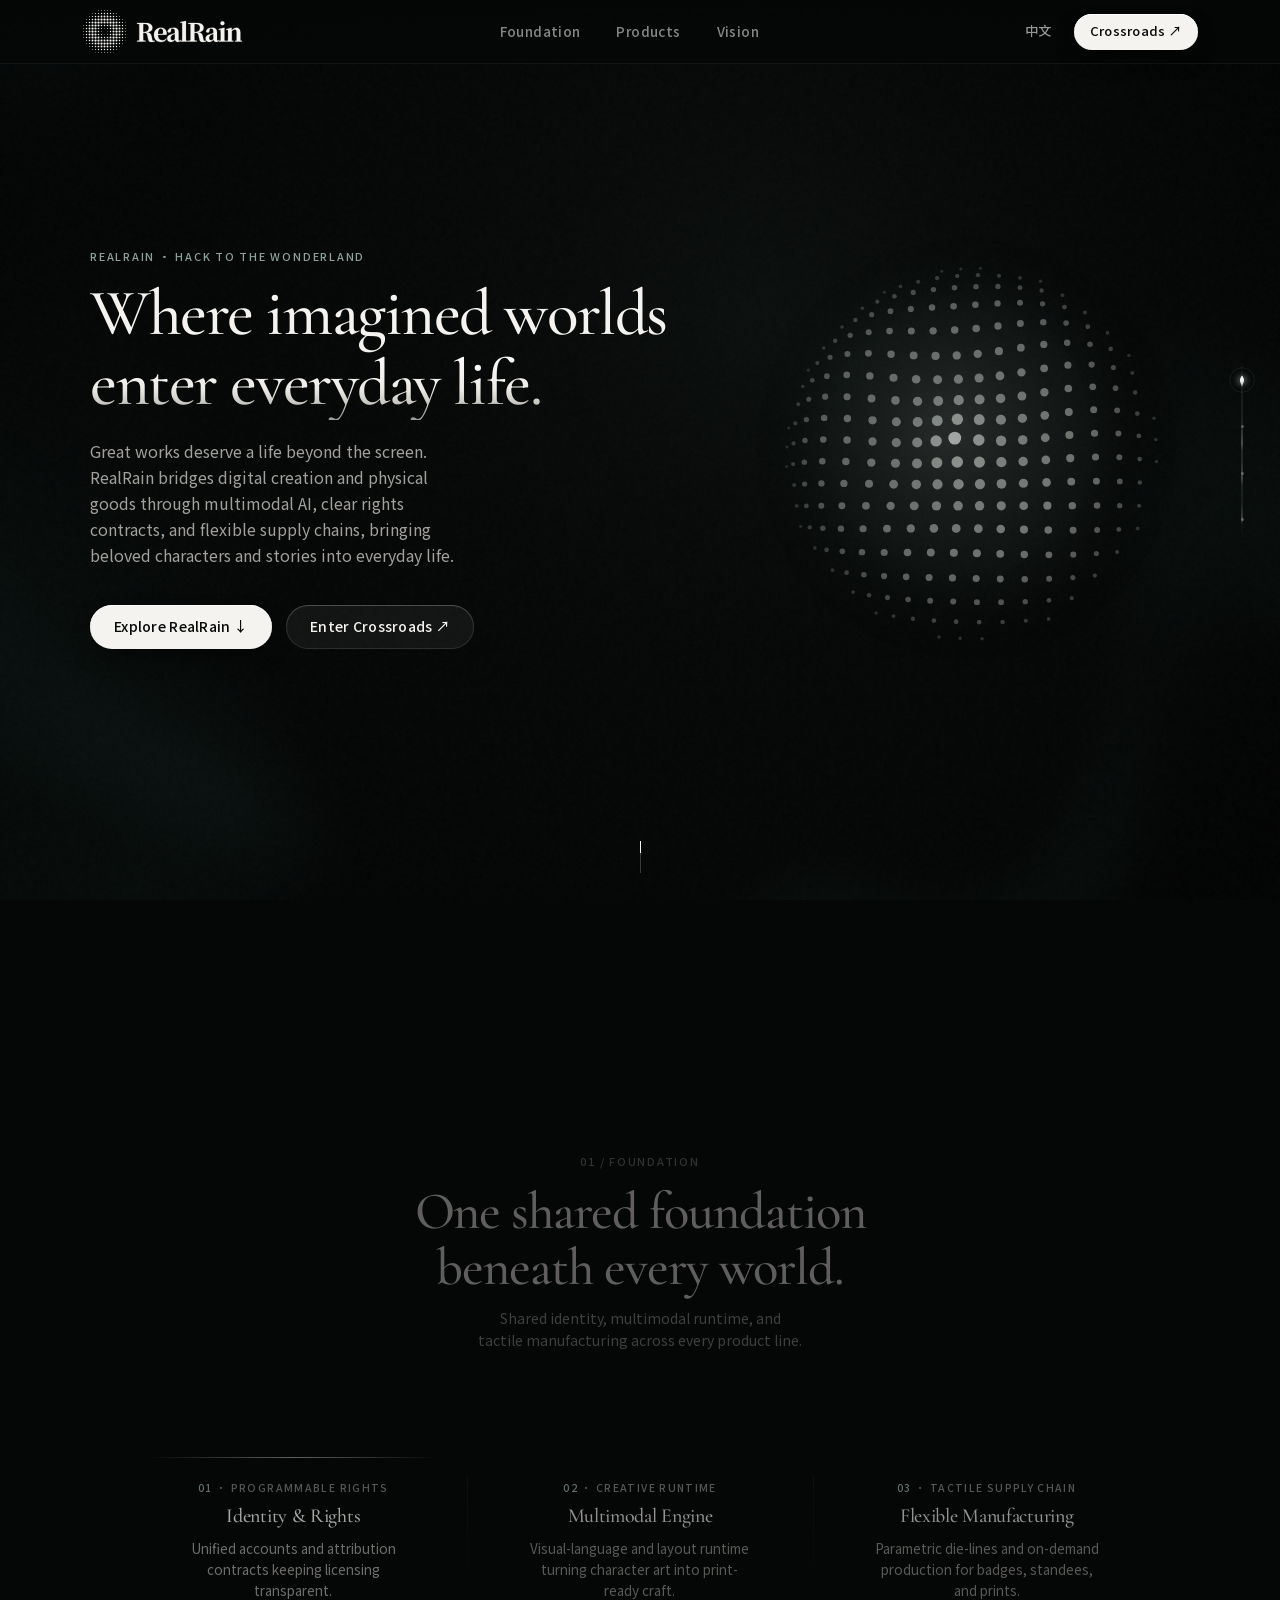
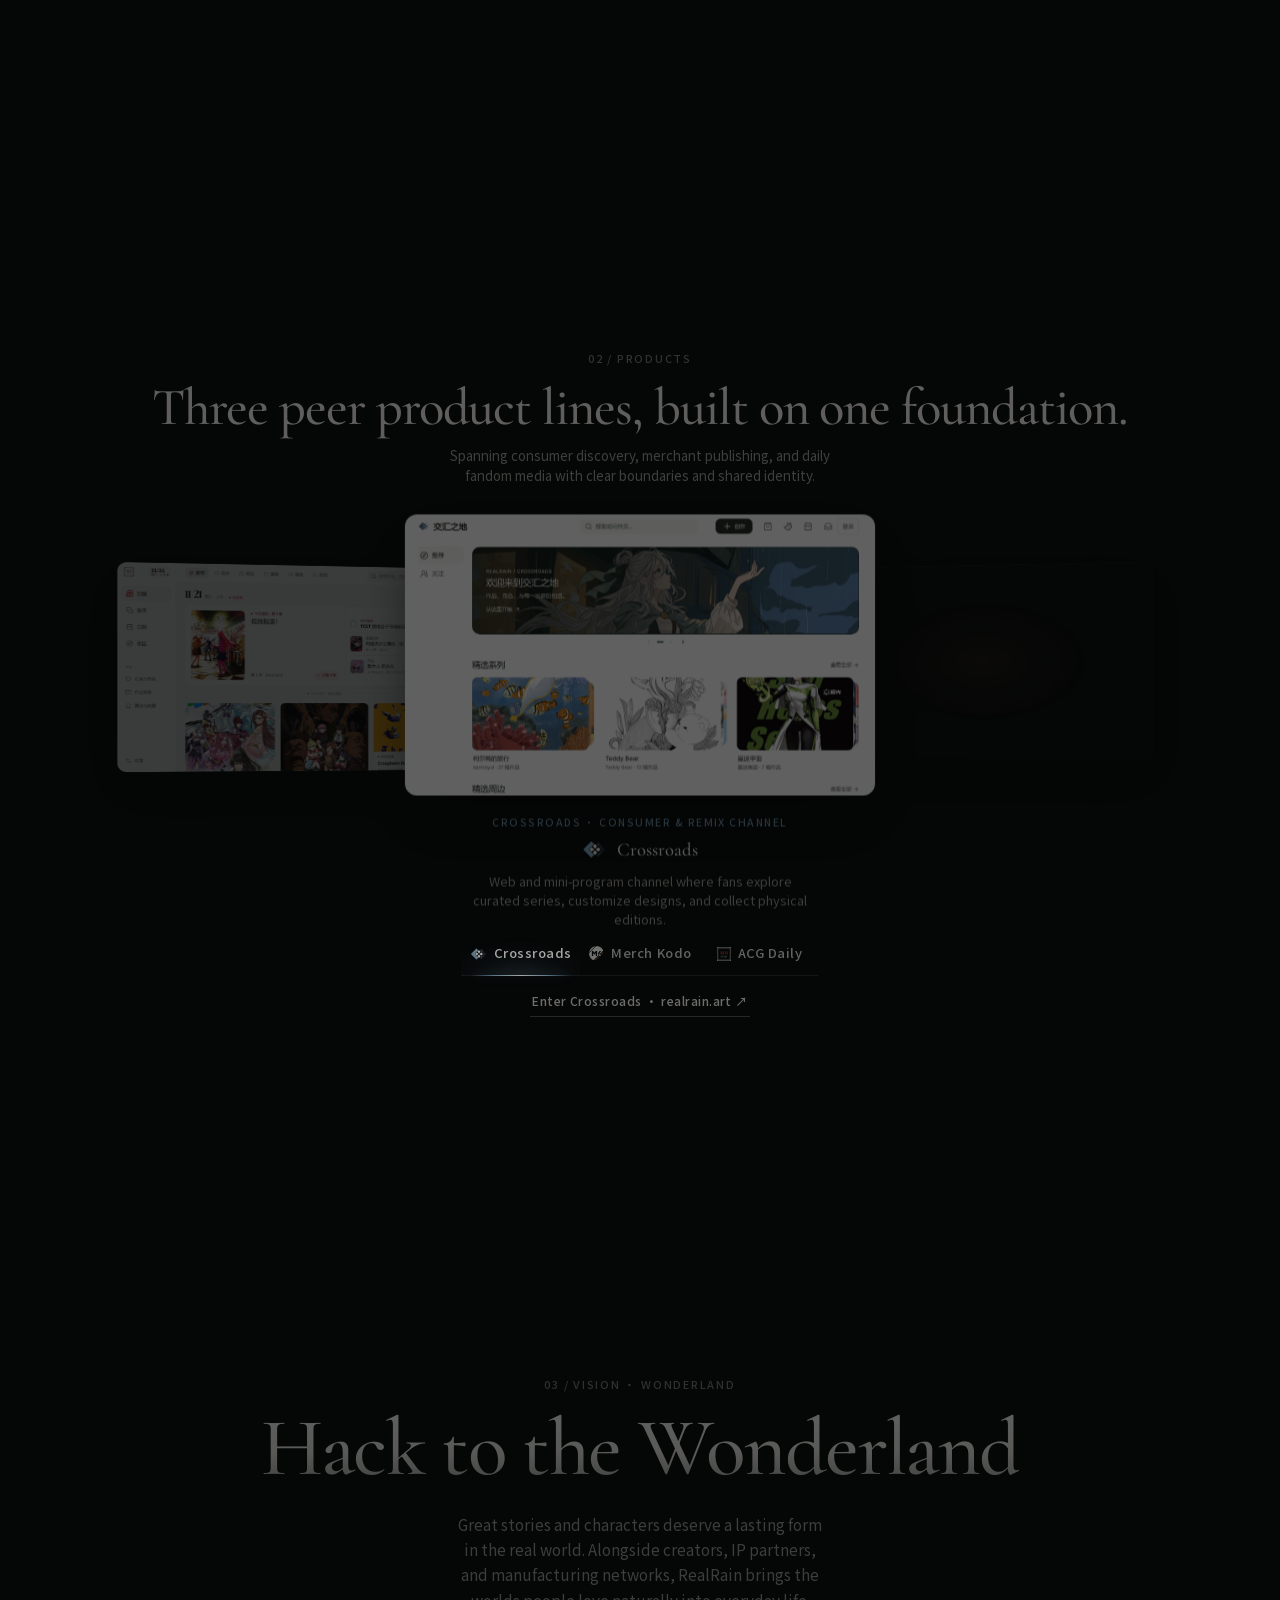
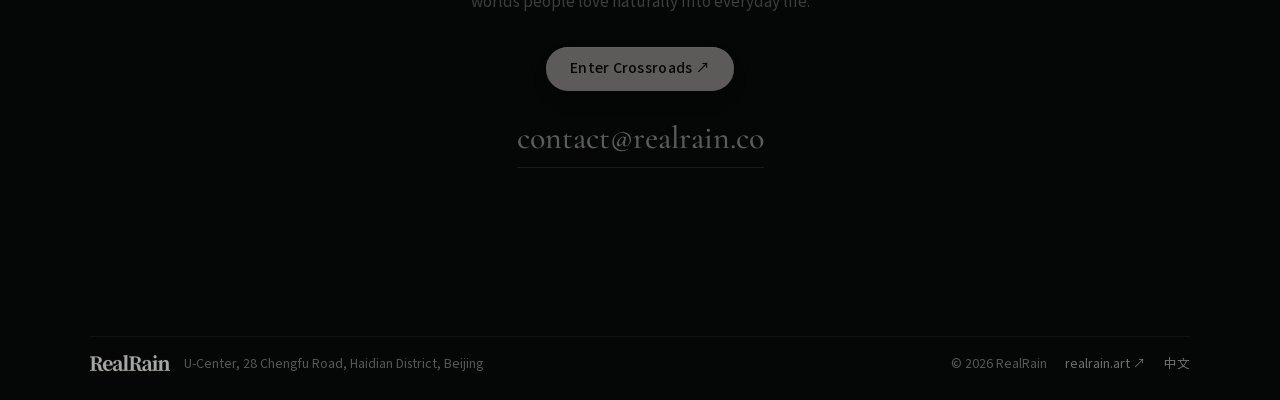
==== commit 97d1ebfc: "fix(brand): snap RealRain header emblem to integer device-pixel grid for crisp clarity across all DP" ====
--- a/en/index.html
+++ b/en/index.html
@@ -64,10 +64,10 @@
     }
   </script>
   <!--/email_off-->
-  <style id="rrInlineStyles">@font-face{font-family:Cormorant Garamond;src:url(../assets/fonts/cormorant-garamond-500.woff2?v=20261119-13) format("woff2");font-weight:500;font-style:normal;font-display:swap}@font-face{font-family:"RealRain Serif SC";src:url(../assets/fonts/noto-serif-sc-500.woff2?v=20261119-13) format("woff2");font-weight:500;font-style:normal;font-display:swap}@font-face{font-family:RealRain Sans SC;src:url(../assets/fonts/noto-sans-sc-400.woff2?v=20261119-13) format("woff2");font-weight:400;font-style:normal;font-display:swap}@font-face{font-family:RealRain Sans SC;src:url(../assets/fonts/noto-sans-sc-500.woff2?v=20261119-13) format("woff2");font-weight:500;font-style:normal;font-display:swap}:root{--bg-obsidian: #050606;--ink-ivory: #F4F3EF;--ink-muted: #A1A09C;--ink-subtle: #7E7E79;--accent-mineral: #8CA29B;--font-display: "RealRain Serif SC", "Cormorant Garamond", "Songti SC", "Noto Serif SC", Georgia, serif;--font-sans: "RealRain Sans SC", -apple-system, BlinkMacSystemFont, "PingFang SC", "HarmonyOS Sans SC", "MiSans", "Microsoft YaHei", sans-serif;--font-eyebrow: -apple-system, BlinkMacSystemFont, "Segoe UI", "RealRain Sans SC", sans-serif;--container: 1220px;--header-h: 64px}html[lang=en]{--font-display: "Cormorant Garamond", "RealRain Serif SC", Georgia, serif;--font-sans: -apple-system, BlinkMacSystemFont, "Segoe UI", Roboto, "RealRain Sans SC", sans-serif}*,*:before,*:after{box-sizing:border-box}html{scroll-snap-type:y mandatory;scroll-behavior:smooth;-webkit-text-size-adjust:100%;background:var(--bg-obsidian)}html.is-programmatic-scroll{scroll-snap-type:none!important;scroll-behavior:auto!important}body{margin:0;font-family:var(--font-sans);font-size:15px;font-weight:400;line-height:1.62;color:var(--ink-ivory);background:var(--bg-obsidian);overflow-x:clip;-webkit-font-smoothing:antialiased;-moz-osx-font-smoothing:grayscale;text-rendering:optimizeLegibility}img{display:block;max-width:100%;height:auto}a{color:inherit;text-decoration:none}button{font:inherit;color:inherit;background:none;border:0;padding:0;cursor:pointer}a,button,.triptych-panel,.orbital-card,.orbital-stage,.orb-canvas,.dot-stop{-webkit-tap-highlight-color:transparent}:focus-visible{outline:1.5px solid rgba(244,243,239,.68);outline-offset:3px;border-radius:4px}.triptych-panel:focus,.triptych-panel:focus-visible{outline:none}.eco-tab:focus:not(:focus-visible),.dot-stop:focus:not(:focus-visible){outline:none}.dot-stop:focus-visible,.eco-tab:focus-visible{outline:1.5px solid rgba(244,243,239,.68);outline-offset:2px;border-radius:6px}.skip-link{position:fixed;left:-9999px;top:12px;z-index:200;padding:10px 18px;border-radius:999px;background:var(--ink-ivory);color:#080909;font-weight:500}.skip-link:focus{left:16px}.gl-bg{position:fixed;inset:0;width:100vw;height:100vh;display:block;z-index:0;pointer-events:none}.container{position:relative;z-index:2;width:min(100%,var(--container));margin-inline:auto;padding-inline:clamp(24px,5vw,60px)}.site-header{position:fixed;top:0;left:0;right:0;z-index:90;height:var(--header-h);background:linear-gradient(180deg,#050606e6,#050606bd);border-bottom:1px solid rgba(255,255,255,.055)}.header-inner{width:min(100%,var(--container));height:100%;margin-inline:auto;padding-inline:clamp(20px,4.5vw,52px);display:flex;align-items:center;justify-content:space-between;gap:18px}.header-brand{display:inline-flex;align-items:center;gap:10px;flex-shrink:0;min-height:40px;color:var(--ink-ivory)}.brand-emblem{width:30px;height:30px;display:block;flex-shrink:0;color:#e1eae7}.brand-wordmark{width:100px;height:20px;display:block;flex-shrink:0;color:var(--ink-ivory);overflow:visible}.header-nav{display:flex;align-items:center;gap:clamp(20px,2.8vw,40px);font-size:13.5px;font-weight:500;letter-spacing:.03em}.header-nav a{opacity:.54;padding-block:6px;white-space:nowrap;transition:opacity .14s ease,color .14s ease}.header-nav a:hover,.header-nav a.is-current{opacity:1;color:var(--ink-ivory)}.header-actions{display:flex;align-items:center;gap:14px;flex-shrink:0}.header-lang{font-size:13px;font-weight:500;letter-spacing:.05em;opacity:.62;padding:6px 8px;white-space:nowrap;transition:opacity .14s ease}.header-lang:hover{opacity:1}.btn{display:inline-flex;align-items:center;justify-content:center;gap:8px;min-height:44px;padding:0 24px;border-radius:999px;font-size:14px;font-weight:500;letter-spacing:.02em;white-space:nowrap;transition:transform .15s cubic-bezier(.2,.9,.3,1),background-color .14s ease,box-shadow .15s ease}.btn:active{transform:scale(.985);transition-duration:.1s}.btn-header-cta{min-height:36px;padding:0 16px;font-size:13px}.btn-luminous{background:var(--ink-ivory);color:#080909;box-shadow:inset 0 1px #fff,0 10px 26px -10px #000000d9}.btn-glass{background:#ffffff0e;color:var(--ink-ivory);box-shadow:inset 0 1px #ffffff24,inset 0 0 0 1px #ffffff1c}@media(hover:hover){.btn-luminous:hover{background:#fff;box-shadow:inset 0 1px #fff,0 14px 30px -8px #000000eb}.btn-glass:hover{background:#ffffff17;box-shadow:inset 0 1px #ffffff38,inset 0 0 0 1px #fff3}}.btn-luminous:active{background:var(--ink-ivory);box-shadow:inset 0 1px #ffffffb8,0 4px 14px -8px #000000e0}.btn-glass:active{background:#ffffff13;box-shadow:inset 0 1px #ffffff1a,inset 0 0 0 1px #ffffff26}.nav-toggle{display:none;flex-direction:column;align-items:center;justify-content:center;gap:6px;width:40px;height:40px;border-radius:999px}.nav-toggle-line{display:block;width:20px;height:1.5px;background:currentColor;border-radius:2px}.chapter-dots{position:fixed;right:clamp(10px,2vw,24px);top:50%;transform:translateY(-50%);z-index:80;user-select:none;touch-action:none}.dots-track{position:relative;display:flex;flex-direction:column;justify-content:space-between;align-items:center;width:28px;height:clamp(144px,22dvh,184px);padding-block:10px;cursor:ns-resize}.rain-rail-canvas{position:absolute;inset:0;width:100%;height:100%;pointer-events:none}.dot-stop{position:relative;z-index:2;width:24px;height:24px;display:flex;align-items:center;justify-content:center;cursor:pointer}.dot-stop:after{content:"";width:3px;height:3px;border-radius:50%;background:#f4f3ef47;transition:transform .16s ease,opacity .16s ease,background-color .16s ease}.dot-stop:hover:after{background:var(--ink-ivory);transform:scale(1.4)}.dot-stop.is-active:after{opacity:0}.mobile-drawer{position:fixed;inset:0;z-index:120;background:#050606f5;color:var(--ink-ivory);overflow-y:auto;overscroll-behavior:contain;opacity:0;visibility:hidden;pointer-events:none;transform:translate3d(0,10px,0);transition:opacity .14s cubic-bezier(.4,0,1,1),transform .14s cubic-bezier(.4,0,1,1),visibility 0s linear .14s}.mobile-drawer[hidden]{display:none}.mobile-drawer.is-open{opacity:1;visibility:visible;pointer-events:auto;transform:none;transition:opacity .24s cubic-bezier(.22,1,.36,1),transform .24s cubic-bezier(.22,1,.36,1),visibility 0s}.mobile-drawer.is-closing{visibility:visible;pointer-events:none}.mobile-drawer-inner{min-height:100dvh;display:flex;flex-direction:column;justify-content:space-between;padding:20px 24px 36px}.mobile-drawer-head{display:flex;align-items:center;justify-content:space-between;padding-bottom:16px;border-bottom:1px solid rgba(255,255,255,.08)}.drawer-brand{display:inline-flex;align-items:center;gap:9px;color:var(--ink-ivory)}.drawer-wordmark{height:19px;width:95px;display:block;flex-shrink:0;color:var(--ink-ivory);overflow:visible}.mobile-drawer-close{display:inline-flex;align-items:center;justify-content:center;min-height:44px;min-width:44px;padding:0 20px;border-radius:999px;border:1px solid rgba(255,255,255,.14);font-size:13px;transition:transform .15s cubic-bezier(.2,.9,.3,1),background-color .14s ease,border-color .14s ease}@media(hover:hover){.mobile-drawer-close:hover{background:#ffffff12;border-color:#ffffff42}}.mobile-drawer-close:active{transform:scale(.985);transition-duration:.1s;background:#ffffff1a;border-color:#ffffff4d}.mobile-drawer-nav{display:flex;flex-direction:column;margin-block:24px}.mobile-drawer-nav a{display:flex;align-items:baseline;gap:16px;padding:15px 0;font-family:var(--font-display);font-size:1.55rem;font-weight:500;border-bottom:1px solid rgba(255,255,255,.07);color:#f4f3efad;transition:color .14s ease}.mobile-drawer-nav a.is-current{color:var(--ink-ivory)}.mobile-drawer-nav a.is-current .drawer-num{color:var(--accent-mineral)}@media(hover:hover){.mobile-drawer-nav a:hover{color:var(--ink-ivory)}}.mobile-drawer-nav a:active{color:var(--ink-ivory)}.drawer-num{font-family:var(--font-eyebrow);font-variant-numeric:tabular-nums;font-size:11px;letter-spacing:.14em;color:var(--ink-subtle)}.mobile-drawer-foot{display:flex;flex-direction:column;gap:16px}.drawer-cta{width:100%}.drawer-meta{display:flex;align-items:center;justify-content:space-between;font-size:14px;color:var(--ink-muted)}.act{position:relative;min-height:100svh;height:100dvh;scroll-snap-align:start;scroll-snap-stop:always;overflow:hidden;display:flex;flex-direction:column;justify-content:center;padding-top:calc(var(--header-h) + clamp(12px,2.2dvh,26px));padding-bottom:clamp(16px,2.8dvh,30px)}.act>.container{transition:opacity .28s cubic-bezier(.22,1,.36,1)}.js-ready .act:not(.is-active)>.container{opacity:.68}.act-header,.orbital-stage{transition:opacity .3s cubic-bezier(.22,1,.36,1),transform .34s cubic-bezier(.22,1,.36,1)}.js-ready .act:not(.is-active) .act-header{opacity:.56;transform:translate3d(0,8px,0)}.js-ready .act:not(.is-active) .orbital-stage,.js-ready .act:not(.is-active) .contact-center{opacity:.54;transform:translate3d(0,12px,0)}.eyebrow{margin:0 0 clamp(8px,1.4dvh,14px);font-family:var(--font-eyebrow);font-variant-numeric:tabular-nums;font-size:11px;font-weight:500;letter-spacing:.16em;text-transform:uppercase;color:var(--ink-subtle)}.act-header{margin-bottom:clamp(18px,3.2dvh,34px)}.act-header-compact{margin-bottom:clamp(16px,2.6dvh,28px)}.act-title{margin:0;font-family:var(--font-display);font-size:clamp(1.85rem,3.5vw,3.05rem);font-weight:500;line-height:1.18;letter-spacing:-.02em;color:var(--ink-ivory);text-wrap:balance}html[lang=en] .act-title{font-size:clamp(2.15rem,4.1vw,3.5rem);line-height:1.08}.act-lead{margin:clamp(8px,1.2dvh,12px) 0 0;max-width:58ch;font-size:clamp(13.5px,1.1vw,15.5px);line-height:1.58;color:var(--ink-muted);text-wrap:balance}.platinum-text{background:linear-gradient(180deg,#fff,#ecebe6 56%,#9c9c97);-webkit-background-clip:text;background-clip:text;color:transparent}.reveal-line>span{display:block}.reveal-line>span,.reveal-fade{transition:opacity .22s ease}.cover-act{padding-top:var(--header-h);padding-bottom:clamp(18px,3dvh,30px)}.cover-container{height:100%;display:flex;flex-direction:column;justify-content:space-between}.cover-grid{flex:1 1 auto;display:grid;grid-template-columns:minmax(0,1.15fr) minmax(0,.85fr);align-items:center;gap:clamp(20px,4vw,48px)}.cover-copy .eyebrow{color:var(--accent-mineral)}.cover-title{margin:0 0 clamp(14px,2.2dvh,24px);font-family:var(--font-display);font-size:clamp(2.45rem,5.1vw,4.45rem);font-weight:500;line-height:1.13;letter-spacing:-.022em;color:var(--ink-ivory)}html[lang=en] .cover-title{font-size:clamp(2.55rem,5.1vw,4.45rem);line-height:1.08}.cover-sub{margin:0 0 clamp(24px,4dvh,40px);font-size:clamp(15px,1.25vw,17.5px);color:var(--ink-muted);max-width:48ch;text-wrap:balance}.cover-actions{display:flex;flex-wrap:wrap;align-items:center;gap:14px}.cover-sculpture{position:relative;display:flex;align-items:center;justify-content:center;width:100%;height:clamp(280px,52dvh,490px)}.orb-canvas{width:100%;height:100%;display:block;touch-action:none;user-select:none;-webkit-user-select:none;cursor:grab}.orb-canvas:active{cursor:grabbing}.scroll-drop{align-self:center;display:flex;align-items:flex-end;justify-content:center;width:32px;height:40px}.scroll-drop-line{position:relative;width:1px;height:32px;background:#f4f3ef38;overflow:hidden}.scroll-drop-line:after{content:"";position:absolute;left:0;top:0;width:1px;height:12px;background:var(--ink-ivory);animation:dropBead 2.1s cubic-bezier(.4,0,.2,1) infinite}@keyframes dropBead{0%{transform:translate3d(0,-12px,0);opacity:0}25%{opacity:1}75%{opacity:.9}to{transform:translate3d(0,32px,0);opacity:0}}.orbital-stage{position:relative;width:100%;perspective:1600px;touch-action:pan-y;user-select:none;cursor:grab}.orbital-stage.is-dragging{cursor:grabbing}.orbital-ring{position:relative;width:100%;height:100%;transform-style:preserve-3d;pointer-events:none}.orbital-card{position:absolute;left:50%;top:50%;transform-origin:center center;pointer-events:auto}#platform.is-active .orbital-card{will-change:transform,opacity}.orbital-card:not(.is-center){cursor:pointer}.foundation-container{display:flex;flex-direction:column;align-items:center}.foundation-header{text-align:center;max-width:680px;margin:0 auto clamp(68px,12.5dvh,124px)}.foundation-header .act-lead{margin-inline:auto}.strata-canvas{position:absolute;inset:0;width:100%;height:100%;display:block;z-index:1;pointer-events:none}.triptych-rail{position:relative;width:min(100%,1040px);margin-inline:auto;height:1px;background:transparent;overflow:hidden}.triptych-beam{display:block;width:33.3333%;height:1px;background:linear-gradient(90deg,#f4f3ef00 8%,#f4f3ef8f,#8ca29b00 92%);transform:translate3d(calc(var(--active-what, 0) * 100%),0,0);transition:transform .28s cubic-bezier(.22,1,.36,1);will-change:transform}.triptych-deck{width:min(100%,1040px);margin-inline:auto;display:grid;grid-template-columns:repeat(3,minmax(0,1fr));align-items:start;gap:0}.triptych-panel{position:relative;padding:clamp(18px,2.4dvh,28px) clamp(16px,2vw,28px) clamp(8px,1.4dvh,16px);display:flex;flex-direction:column;align-items:center;text-align:center;justify-content:flex-start;gap:8px;background:transparent;border:0;box-shadow:none;cursor:default}.triptych-panel:not(:first-child):before{content:"";position:absolute;left:0;top:18px;bottom:8px;width:1px;background:linear-gradient(180deg,#ffffff0f,#fff0);pointer-events:none}.card-kicker{font-family:var(--font-eyebrow);font-variant-numeric:tabular-nums;font-size:10.5px;font-weight:500;letter-spacing:.13em;text-transform:uppercase;color:var(--ink-subtle)}.card-num{color:var(--accent-mineral)}.triptych-panel h3{margin:0;font-family:var(--font-display);font-size:clamp(1.2rem,1.56vw,1.44rem);font-weight:500;line-height:1.28;letter-spacing:-.015em;color:var(--ink-ivory);opacity:.88;transition:opacity .2s ease}@media(hover:hover){.triptych-panel:hover h3{opacity:1}}.triptych-panel.is-expanded h3{opacity:1}.card-brief-wrap{display:block}.card-brief{margin:0 auto;max-width:28ch;font-size:13.5px;line-height:1.56;color:var(--ink-muted);opacity:.8;transition:opacity .2s ease}@media(hover:hover){.triptych-panel:hover .card-brief{opacity:1}}.triptych-panel.is-expanded .card-brief{opacity:1}.stage-container{display:flex;flex-direction:column;align-items:center}.stage-header{text-align:center;margin-bottom:clamp(10px,1.8dvh,18px)}.stage-sub{margin:clamp(6px,1dvh,10px) auto 0;max-width:58ch;font-size:clamp(13px,1.05vw,14.5px);line-height:1.52;color:var(--ink-muted);text-wrap:balance}.orbital-stage-quad{height:clamp(290px,47dvh,430px)}.stage-plate{width:min(76vw,524px);height:100%;margin:0;display:flex;flex-direction:column;align-items:center;justify-content:space-between;gap:10px;background:none;border:0;box-shadow:none;overflow:visible}#platform{--stage-glow: #84B0CA;--stage-glow-rgb: 132, 176, 202}.plate-art{position:relative;width:100%;flex:1 1 auto;min-height:0;display:flex;align-items:center;justify-content:center}.plate-art:before{content:"";position:absolute;inset:6% 10%;border-radius:50%;background:radial-gradient(closest-side,rgba(140,162,155,.09),transparent 76%);pointer-events:none}[data-ring-card="0"] .plate-art:before{background:radial-gradient(closest-side,rgba(132,176,202,.14),transparent 76%)}[data-ring-card="1"] .plate-art:before{background:radial-gradient(closest-side,rgba(204,166,123,.15),transparent 76%)}[data-ring-card="2"] .plate-art:before{background:radial-gradient(closest-side,rgba(229,77,62,.14),transparent 76%)}.plate-art .main-art{position:relative;z-index:1;max-width:96%;max-height:95%;width:auto;height:auto;object-fit:contain;border-radius:12px;box-shadow:0 26px 54px -18px #000000eb,0 0 0 1px #ffffff1a;pointer-events:none;transition:box-shadow .18s ease}.orbital-card:not(.is-center):hover .main-art{box-shadow:0 26px 54px -18px #000000eb,0 0 0 1px #f4f3ef57}.plate-meta{text-align:center;max-width:44ch;padding-inline:8px;transition:opacity .18s ease}.plate-kicker{display:block;margin-bottom:4px;font-family:var(--font-eyebrow);font-size:10.5px;font-weight:500;letter-spacing:.14em;text-transform:uppercase;color:var(--accent-mineral)}[data-ring-card="0"] .plate-kicker{color:#84b0ca}[data-ring-card="1"] .plate-kicker{color:#cca67b}[data-ring-card="2"] .plate-kicker{color:#e54d3e}.plate-title-row{display:inline-flex;align-items:center;justify-content:center;gap:9px}.plate-logo{display:block;flex-shrink:0}.plate-logo--crossroads{width:25px;height:25px}.plate-logo--merchkodo{width:23.5px;height:23.5px}.plate-logo--acgdaily{width:21.5px;height:21.5px}.plate-meta h3{margin:0;font-family:var(--font-display);font-size:clamp(1.12rem,1.45vw,1.32rem);font-weight:500;color:var(--ink-ivory)}.plate-meta p{margin:4px 0 0;font-size:12.8px;line-height:1.5;color:var(--ink-muted)}.stage-foot{margin-top:clamp(10px,1.8dvh,18px);display:flex;flex-direction:column;align-items:center;gap:12px}.eco-bar{position:relative;display:grid;grid-template-columns:repeat(3,minmax(0,1fr));align-items:center;width:min(100%,432px);padding:0;background:transparent;border:0;border-bottom:1px solid rgba(255,255,255,.09);border-radius:0}.eco-thumb{position:absolute;top:0;bottom:-1px;left:0;width:33.3333%;background:radial-gradient(ellipse 76% 95% at 50% 100%,rgba(var(--stage-glow-rgb, 132, 176, 202),.18),rgba(var(--stage-glow-rgb, 132, 176, 202),.05) 54%,#05060600);transform:translate3d(calc(var(--stage-idx, 0) * 100%),0,0);transition:transform .3s cubic-bezier(.22,1,.36,1),background .24s ease;pointer-events:none;z-index:0}.eco-thumb:after{content:"";position:absolute;left:8%;right:8%;bottom:0;height:1.5px;background:linear-gradient(90deg,rgba(244,243,239,0) 0%,var(--stage-glow, #84B0CA) 24%,#F4F3EF 50%,var(--stage-glow, #84B0CA) 76%,rgba(132,176,202,0) 100%);box-shadow:0 0 12px rgba(var(--stage-glow-rgb, 132, 176, 202),.48);transition:background .24s ease,box-shadow .24s ease}.eco-tab{position:relative;z-index:1;display:inline-flex;align-items:center;justify-content:center;gap:6px;padding:9px 8px 11px;border-radius:0;font-family:var(--font-eyebrow);font-size:13px;font-weight:500;letter-spacing:.04em;color:#f4f3ef94;white-space:nowrap;transition:color .18s ease}.eco-tab-logo{display:block;flex-shrink:0;opacity:.68;transition:opacity .18s ease}.eco-tab-logo--crossroads{width:17px;height:17px}.eco-tab-logo--merchkodo{width:16px;height:16px}.eco-tab-logo--acgdaily{width:14.5px;height:14.5px}.eco-tab.is-active .eco-tab-logo{opacity:1}@media(hover:hover){.eco-tab:hover{color:#f4f3efcc}}.eco-tab:focus-visible{color:#f4f3efcc}.eco-tab.is-active,.eco-tab.is-active:focus-visible{color:var(--ink-ivory)}@media(hover:hover){.eco-tab.is-active:hover{color:var(--ink-ivory)}}.stage-link{font-family:var(--font-eyebrow);font-size:12px;font-weight:500;letter-spacing:.04em;color:var(--ink-muted);padding:4px 2px;border-bottom:1px solid rgba(244,243,239,.2);transition:color .14s ease,border-color .14s ease}.stage-link:hover{color:var(--ink-ivory);border-color:var(--ink-ivory)}.contact-act{justify-content:space-between;padding-bottom:clamp(16px,3dvh,30px)}.contact-container{flex:1 1 auto;height:100%;display:flex;flex-direction:column;justify-content:space-between}.contact-center{text-align:center;max-width:820px;margin-inline:auto;transform-style:preserve-3d;transition:opacity .3s cubic-bezier(.22,1,.36,1),transform .34s cubic-bezier(.22,1,.36,1)}.slogan-monolith{margin:0 0 clamp(14px,2.4dvh,22px);font-family:Cormorant Garamond,"RealRain Serif SC",Georgia,serif;font-size:clamp(2.5rem,6.4vw,5.2rem);font-weight:500;line-height:1.04;letter-spacing:-.02em}.vision-lead{margin:0 auto clamp(22px,3.6dvh,34px);max-width:54ch;font-size:clamp(14.5px,1.2vw,16.5px);line-height:1.65;color:var(--ink-muted);text-wrap:balance}.contact-actions{display:flex;flex-direction:column;align-items:center;gap:clamp(14px,2.4dvh,22px)}.contact-mail{display:inline-block;font-family:Cormorant Garamond,"RealRain Serif SC",Georgia,serif;font-size:clamp(1.35rem,2.5vw,2rem);font-weight:500;color:var(--ink-ivory);border-bottom:1px solid rgba(255,255,255,.24);padding-bottom:3px;word-break:break-word;transition:color .14s ease,border-color .14s ease,transform .16s cubic-bezier(.2,.9,.3,1)}.contact-mail:hover{color:#fff;border-color:#fff}.colophon{padding-top:16px;border-top:1px solid rgba(255,255,255,.08);display:flex;flex-wrap:wrap;align-items:center;justify-content:space-between;gap:10px 24px;font-size:12.5px;color:var(--ink-subtle)}.colophon-left{display:flex;flex-wrap:wrap;align-items:center;gap:8px 14px}.colophon-wordmark{width:80px;height:16px;display:block;flex-shrink:0;color:var(--ink-ivory);overflow:visible}.colophon-sep{padding-left:12px;border-left:1px solid rgba(255,255,255,.16);color:var(--ink-muted)}.colophon-right{display:flex;flex-wrap:wrap;align-items:center;gap:10px 18px}.colophon-right a{color:var(--ink-muted);transition:color .14s ease}.colophon-right a:hover{color:var(--ink-ivory)}@media(prefers-reduced-motion:reduce){html{scroll-behavior:auto}*,*:before,*:after{animation:none!important;transition:none!important}}@media(max-width:960px){.header-nav,.btn-header-cta{display:none}.nav-toggle{display:inline-flex}.cover-grid{grid-template-columns:minmax(0,1fr);align-content:center;gap:clamp(14px,2.5dvh,24px)}.cover-sculpture{order:-1;width:100%;height:auto;justify-content:center}.cover-sculpture .orb-canvas{width:min(56vw,240px);height:min(56vw,240px);margin-inline:auto}.triptych-rail{display:none}.foundation-header{align-items:center;text-align:center;margin-bottom:clamp(44px,7.5dvh,68px)}.triptych-deck{display:flex;flex-direction:column;align-items:center;overflow:visible;gap:0;margin:0 auto;width:100%;border-bottom:0}.triptych-panel{flex:none;width:min(100%,350px);padding:11px 0;border:0;border-top:1px solid rgba(255,255,255,.08);align-items:center;text-align:center;gap:3px;outline:none}.triptych-panel:not(:first-child):before{display:none}.triptych-panel .card-num,.triptych-panel .card-kicker{color:var(--accent-mineral)}.triptych-panel h3,.card-brief{opacity:1;text-align:center}.card-brief-wrap{display:block;opacity:1}.orbital-stage-quad{height:clamp(240px,40dvh,330px)}.stage-plate{width:min(82vw,430px);gap:8px}}@media(max-width:640px){:root{--header-h: 56px}.container,.header-inner{padding-inline:20px}.header-brand{gap:9px}.brand-emblem{width:26px;height:26px}.brand-wordmark{width:90px;height:18px}.chapter-dots{right:3px;pointer-events:none;opacity:.68}.dots-track{width:12px;height:96px;padding-block:4px}.dot-stop{width:12px;height:18px}.cover-grid{gap:clamp(16px,3dvh,26px)}.cover-title{font-size:clamp(2.05rem,8.6vw,2.75rem);margin-bottom:12px}html[lang=en] .cover-title{font-size:clamp(2.12rem,8.8vw,2.85rem)}.act-title{font-size:clamp(1.48rem,6vw,1.92rem)}html[lang=en] .act-title{font-size:clamp(1.36rem,5.5vw,1.78rem);line-height:1.12}.cover-sub{font-size:14px;line-height:1.58;margin-bottom:20px}.cover-actions{display:grid;grid-template-columns:repeat(2,minmax(0,1fr));gap:10px;width:100%}.cover-actions .btn{width:100%;min-height:44px;padding:0 12px;font-size:13.5px}.act-lead,.stage-sub{font-size:13.5px;line-height:1.5;margin-top:7px;max-width:none}.cover-sculpture{height:auto}.cover-sculpture .orb-canvas{width:min(58vw,224px);height:min(58vw,224px)}.act-header,.act-header-compact,.stage-header{margin-bottom:clamp(14px,2.2dvh,20px)}.foundation-header{margin-bottom:clamp(44px,8dvh,68px)}.triptych-deck{margin-bottom:0}.triptych-panel{width:min(100%,336px);padding:10px 0;gap:2px}.triptych-panel h3{font-size:1.08rem}.card-brief{font-size:12.5px;line-height:1.44}.orbital-stage{width:100vw;max-width:none}.orbital-stage-quad{height:clamp(228px,36dvh,292px)}.stage-plate{width:min(74vw,294px)}.plate-meta{padding-inline:2px}.plate-title-row{gap:7px}.plate-logo--crossroads{width:21px;height:21px}.plate-logo--merchkodo{width:20px;height:20px}.plate-logo--acgdaily{width:18.5px;height:18.5px}.plate-meta h3{font-size:1.14rem}.plate-meta p{font-size:12.8px;line-height:1.46}.stage-foot{margin-top:clamp(10px,1.8dvh,16px);gap:10px}.eco-bar{width:min(100%,352px);padding:0}.eco-thumb{top:0;bottom:-1px;left:0;width:33.3333%;transition:transform .32s cubic-bezier(.22,1,.36,1),background .24s ease}.eco-tab{gap:5px;padding:8px 4px 10px;font-size:12.2px}.eco-tab-logo--crossroads{width:15.5px;height:15.5px}.eco-tab-logo--merchkodo{width:14.5px;height:14.5px}.eco-tab-logo--acgdaily{width:13px;height:13px}.stage-link{font-size:11.8px}.contact-center{text-align:center}.slogan-monolith{font-size:clamp(2.15rem,9.2vw,3.05rem);margin-bottom:12px}.vision-lead{font-size:14px;line-height:1.58;margin-bottom:20px}.contact-mail{font-size:clamp(1.32rem,5.8vw,1.9rem)}.colophon{flex-direction:column;align-items:flex-start;text-align:left;gap:8px;padding-top:14px;font-size:11.8px}.colophon-left{gap:6px 12px}.colophon-sep{border-left:0;padding-left:0}.colophon-right{gap:8px 16px}}@media(max-width:359px){.container,.header-inner{padding-inline:16px}.cover-actions{gap:8px}.cover-actions .btn{min-height:38px;padding:0 8px;font-size:11.8px}.eco-tab{font-size:11.2px;padding:7px 2px 9px}}@media(max-width:640px)and (max-height:700px){.act{padding-top:calc(var(--header-h) + 6px);padding-bottom:10px}.eyebrow{margin-bottom:4px}.act-header,.act-header-compact,.stage-header{margin-bottom:8px}.foundation-header{margin-bottom:24px}.cover-grid{gap:10px}.cover-title{font-size:clamp(1.78rem,7.8vw,2.35rem);margin-bottom:8px}html[lang=en] .cover-title{font-size:clamp(1.85rem,8vw,2.45rem)}.cover-sub{font-size:12.2px;line-height:1.42;margin-bottom:12px}.cover-actions .btn{min-height:36px;padding:0 10px;font-size:12px}.scroll-drop{display:none}.act-title,html[lang=en] .act-title{font-size:clamp(1.16rem,4.9vw,1.55rem);line-height:1.14}.act-lead,.stage-sub{font-size:11.6px;line-height:1.35;margin-top:4px}.triptych-deck{margin-bottom:0}.triptych-panel{padding:7px 0;gap:2px}.triptych-panel h3{font-size:.98rem}.card-brief{font-size:11.2px;line-height:1.32}.orbital-stage-quad{height:176px}.plate-meta h3{font-size:1.02rem}.stage-foot{margin-top:6px;gap:6px}.eco-tab{font-size:11px;padding:5px 4px 7px}.slogan-monolith{font-size:clamp(2.1rem,8.8vw,3rem);margin-bottom:10px}.vision-lead{font-size:12px;line-height:1.42;margin-bottom:14px}.contact-mail{font-size:clamp(1.2rem,5.4vw,1.7rem)}.plate-meta p{font-size:11px;line-height:1.32}.colophon{padding-top:10px;gap:5px;font-size:11px}.cover-sculpture{height:auto}.cover-sculpture .orb-canvas{width:min(40vw,128px);height:min(40vw,128px)}}@media(max-height:600px){html{scroll-snap-type:y proximity}.act{height:auto;min-height:100svh;overflow:visible;padding-top:calc(var(--header-h) + 28px);padding-bottom:36px}}</style>
-  <script type="module" id="rrInlineScript">(function(){"use strict";document.documentElement.classList.add("js-ready");function Pe(){var o=document.getElementById("glCanvas");if(!o)return;var i=window.matchMedia("(prefers-reduced-motion: reduce)").matches,n={scroll:0,scrollTarget:0,mx:.5,my:.5,mxTarget:.5,myTarget:.5,rx:.5,ry:.5,rippleT:-10},u=performance.now();function P(){u=performance.now()}window.addEventListener("pointermove",function(y){n.mxTarget=y.clientX/Math.max(1,window.innerWidth),n.myTarget=1-y.clientY/Math.max(1,window.innerHeight),P()},{passive:!0}),window.addEventListener("pointerdown",function(y){n.rx=y.clientX/Math.max(1,window.innerWidth),n.ry=1-y.clientY/Math.max(1,window.innerHeight),n.rippleT=performance.now()*.001,P()},{passive:!0});function K(){var y=Math.max(1,document.documentElement.scrollHeight-window.innerHeight);n.scrollTarget=Math.max(0,Math.min(1,window.scrollY/y)),P()}window.addEventListener("scroll",K,{passive:!0}),K();var a=o.getContext("webgl",{alpha:!1,antialias:!1,depth:!1,stencil:!1})||o.getContext("experimental-webgl",{alpha:!1,antialias:!1,depth:!1,stencil:!1});if(a){let y=function(O,I){var q=a.createShader(O);return a.shaderSource(q,I),a.compileShader(q),a.getShaderParameter(q,a.COMPILE_STATUS)?q:(a.deleteShader(q),null)};var L=["attribute vec2 aPos;","void main() { gl_Position = vec4(aPos, 0.0, 1.0); }"].join(`
-`),g=["precision mediump float;","uniform vec2 uRes;","uniform float uTime;","uniform vec2 uMouse;","uniform float uScroll;","uniform vec2 uRipple;","uniform float uRippleAge;","","float hash(vec2 p) {","  p = fract(p * vec2(123.34, 456.21));","  p += dot(p, p + 45.32);","  return fract(p.x * p.y);","}","","float noise(vec2 p) {","  vec2 i = floor(p);","  vec2 f = fract(p);","  vec2 u = f * f * (3.0 - 2.0 * f);","  return mix(","    mix(hash(i + vec2(0.0, 0.0)), hash(i + vec2(1.0, 0.0)), u.x),","    mix(hash(i + vec2(0.0, 1.0)), hash(i + vec2(1.0, 1.0)), u.x),","    u.y","  );","}","","float fbm(vec2 p) {","  float v = 0.0;","  float a = 0.56;","  mat2 rot = mat2(0.8, 0.6, -0.6, 0.8);","  for (int i = 0; i < 2; i++) {","    v += a * noise(p);","    p = rot * p * 2.04;","    a *= 0.44;","  }","  return v;","}","","void main() {","  vec2 uv = gl_FragCoord.xy / uRes;","  float aspect = uRes.x / max(1.0, uRes.y);","  float portrait = clamp(1.0 - aspect, 0.0, 0.55);","  vec2 scale = vec2(max(aspect, 0.72), max(1.0, 1.0 + portrait * 0.18));","  vec2 p = (uv - 0.5) * scale;","","  vec2 m = (uMouse - 0.5) * scale;","  float md = length(p - m);","  p += normalize(p - m + 0.001) * exp(-md * 2.4) * 0.05;","","  float t = uTime * 0.14;","  vec2 q = vec2(fbm(p * 1.4 + t + uScroll * 1.1), fbm(p * 1.4 + vec2(4.2, 1.7) - t * 0.8));","  float f = fbm(p * 1.9 + q * 1.65 + vec2(uScroll * 0.8, -uScroll * 0.5));","","  float ribbon = smoothstep(0.38, 0.74, f);","  float filament = pow(smoothstep(0.52, 0.84, f), 2.1);","","  vec2 rp = (uv - uRipple) * scale;","  float rd = length(rp);","  float wave = 0.0;","  if (uRippleAge >= 0.0 && uRippleAge < 2.2) {","    float radius = uRippleAge * 0.55;","    wave = exp(-abs(rd - radius) * 28.0) * exp(-uRippleAge * 1.4) * 0.30;","  }","","  vec3 baseObsidian = vec3(0.018, 0.021, 0.020);","  vec3 mineralStone = vec3(0.055, 0.098, 0.090);","  vec3 silverMist = vec3(0.27, 0.35, 0.335);","","  vec3 col = mix(baseObsidian, mineralStone, ribbon * 0.92);","  col += silverMist * (filament * 0.25 + wave);","  col += vec3(0.15, 0.21, 0.195) * exp(-md * 2.8) * 0.22;","  col *= 1.0 - smoothstep(0.34, 1.08 + portrait * 0.22, length(p * vec2(mix(0.78, 0.68, portrait), 0.95))) * mix(0.62, 0.44, portrait);","  col += (hash(gl_FragCoord.xy) - 0.5) * 0.012;","","  gl_FragColor = vec4(col, 1.0);","}"].join(`
-`),E=y(a.VERTEX_SHADER,L),m=y(a.FRAGMENT_SHADER,g),h=E&&m?a.createProgram():null;if(h&&(a.attachShader(h,E),a.attachShader(h,m),a.linkProgram(h)),h&&a.getProgramParameter(h,a.LINK_STATUS)){a.useProgram(h);var S=a.createBuffer();a.bindBuffer(a.ARRAY_BUFFER,S),a.bufferData(a.ARRAY_BUFFER,new Float32Array([-1,-1,1,-1,-1,1,1,1]),a.STATIC_DRAW);var B=a.getAttribLocation(h,"aPos");a.enableVertexAttribArray(B),a.vertexAttribPointer(B,2,a.FLOAT,!1,0,0);var R=a.getUniformLocation(h,"uRes"),X=a.getUniformLocation(h,"uTime"),l=a.getUniformLocation(h,"uMouse"),c=a.getUniformLocation(h,"uScroll"),d=a.getUniformLocation(h,"uRipple"),b=a.getUniformLocation(h,"uRippleAge"),Y=function(){var O=Math.min(.45,640/Math.max(1,window.innerWidth));o.width=Math.max(1,Math.round(window.innerWidth*O)),o.height=Math.max(1,Math.round(window.innerHeight*O)),a.viewport(0,0,o.width,o.height),P()};window.addEventListener("resize",Y,{passive:!0}),Y();var U=performance.now(),k=0,j=0,Z=function(O){if(j=0,!document.hidden){var I=typeof O=="number"?O:performance.now(),q=I*.001,D=n.rippleT>0?q-n.rippleT:-1,C=D>=0&&D<2.2,V=I-u>650&&!C;if(!i&&V&&I-k<32){j=requestAnimationFrame(Z);return}if(k=I,!i&&I-u>1200){var Q=q*.24;n.mxTarget=.5+Math.sin(Q)*.18,n.myTarget=.52+Math.cos(Q*.78)*.14}n.scroll+=(n.scrollTarget-n.scroll)*.14,n.mx+=(n.mxTarget-n.mx)*.14,n.my+=(n.myTarget-n.my)*.14,a.uniform2f(R,o.width,o.height),a.uniform1f(X,i?1.5:(I-U)*.001),a.uniform2f(l,n.mx,n.my),a.uniform1f(c,n.scroll),a.uniform2f(d,n.rx,n.ry),a.uniform1f(b,D),a.drawArrays(a.TRIANGLE_STRIP,0,4),i||(j=requestAnimationFrame(Z))}};document.addEventListener("visibilitychange",function(){!document.hidden&&!i&&!j&&(k=0,j=requestAnimationFrame(Z))}),Z(U);return}}var N=o.getContext("2d");if(!N)return;function F(){o.width=window.innerWidth,o.height=window.innerHeight}window.addEventListener("resize",F,{passive:!0}),F();function z(){var y=o.width,O=o.height;N.fillStyle="#050606",N.fillRect(0,0,y,O);var I=N.createRadialGradient(y*n.mxTarget,O*(1-n.myTarget),20,y*.5,O*.5,Math.max(y,O)*.75);I.addColorStop(0,"rgba(140, 162, 155, 0.17)"),I.addColorStop(.55,"rgba(38, 56, 52, 0.075)"),I.addColorStop(1,"rgba(5, 6, 6, 0)"),N.fillStyle=I,N.fillRect(0,0,y,O),i||requestAnimationFrame(z)}z()}function Re(){var o=document.getElementById("orbCanvas");if(!o)return;var i=o.getContext("2d");if(!i)return;for(var n=window.matchMedia("(prefers-reduced-motion: reduce)").matches,u=[],P=[],K=0;K<19;K++)for(var a=0;a<19;a++){var L=(a-9)/9,g=(K-9)/9,E=Math.sqrt(L*L+g*g);E<=1.02&&(u.push({nx:L,ny:g,dist:E,baseR:Math.max(.18,1-E*.72)}),P.push({sx:0,sy:0,r:1,z:0,lit:0,alpha:.5}))}var m=.14,h=-.18,S=.14,B=-.18,R=0,X=0,l=0,c=0,d=0,b=!1,Y=null,U=!1,k=0,j=0,Z=0,N=0,F=0,z=performance.now(),y=0,O=0;function I(){var w=o.getBoundingClientRect();N=w.left+w.width*.5,F=w.top+w.height*.5}o.addEventListener("touchmove",function(w){b&&w.preventDefault()},{passive:!1}),o.addEventListener("pointerdown",function(w){b=!0,Y=w.pointerId,k=w.clientX,j=w.clientY,l=0,c=0,d=1,Z=performance.now(),z=Z;try{o.setPointerCapture(w.pointerId)}catch{}J&&!document.hidden&&!n&&!G&&(y=0,G=requestAnimationFrame(te))}),window.addEventListener("pointermove",function(w){if(b&&w.pointerId===Y){var M=w.clientX-k,A=w.clientY-j,_=w.pointerType==="touch"?.0115:.0085;B+=M*_,S=Math.max(-1.22,Math.min(1.22,S-A*_)),c=c*.42+M*_*.58,l=l*.42+-A*_*.58,k=w.clientX,j=w.clientY,Z=performance.now(),z=Z}else if(!b&&J&&w.pointerType!=="touch"){!N&&!F&&I();var H=Math.max(260,window.innerWidth*.52),e=Math.max(220,window.innerHeight*.48);R=Math.max(-1,Math.min(1,(w.clientX-N)/H)),X=Math.max(-1,Math.min(1,(w.clientY-F)/e)),U=!0,B=R*.68,S=-X*.56,l*=.2,c*=.2,z=performance.now()}},{passive:!0});function q(w){b&&(w&&Y!==null&&w.pointerId!==Y||(b=!1,Y=null,performance.now()-Z>80&&(l=0,c=0)))}window.addEventListener("pointerup",q),window.addEventListener("pointercancel",q);var D=0,C=0,V=1;function Q(){V=Math.min(window.devicePixelRatio||1,1.5),D=o.clientWidth||320,C=o.clientHeight||320,o.width=Math.round(D*V),o.height=Math.round(C*V),i.setTransform(V,0,0,V,0,0),I(),z=performance.now()}window.addEventListener("resize",Q,{passive:!0}),window.addEventListener("scroll",I,{passive:!0}),Q();var J=!0,G=0,ae=document.getElementById("top");ae&&typeof IntersectionObserver=="function"&&new IntersectionObserver(function(w){J=w[0].isIntersecting,J&&!document.hidden&&!n&&!G&&(y=0,G=requestAnimationFrame(te))},{threshold:.05}).observe(ae),document.addEventListener("visibilitychange",function(){J&&!document.hidden&&!n&&!G&&(y=0,G=requestAnimationFrame(te))});function te(w){if(G=0,!(!J||document.hidden)){var M=typeof w=="number"?w:performance.now(),A=!b&&Math.abs(l)<5e-4&&Math.abs(c)<5e-4&&Math.abs(S-m)<.002&&Math.abs(B-h)<.002&&d<.01;if(!n&&A&&M-z>800&&M-y<32){G=requestAnimationFrame(te);return}y=M;var _=!!O,H=_?Math.min(2.5,Math.max(.25,(M-O)/16.667)):1;O=M,i.clearRect(0,0,D,C);var e=!n&&!U&&!b&&Math.abs(l)<.0018&&Math.abs(c)<.0018&&M-Z>600;if(!b){B+=c*H,S=Math.max(-1.22,Math.min(1.22,S+l*H)),e&&_&&(B+=Math.sin(M*85e-5)*.0018*H,S=Math.max(-1.22,Math.min(1.22,S+Math.cos(M*65e-5)*.0011*H)));var t=Math.pow(.94,H);c*=t,l*=t}var r=b?.58:1-Math.pow(1-.18,H);m+=(S-m)*r,h+=(B-h)*r,d*=Math.pow(.92,H),o.__rotX=m,o.__rotY=h;var s=n?0:M*.0018,f=Math.min(D,C)*(D<=260?.43:.38),v=D*.5,T=C*.5,x=U?R:n?-.34:Math.sin(s*.42)*.48,p=U?X:n?-.38:-.26+Math.cos(s*.34)*.24,W=Math.cos(h),ie=Math.sin(h),$=Math.cos(m),ge=Math.sin(m),de=i.createRadialGradient(v+x*f*.26,T+p*f*.26,f*.1,v,T,f*1.25);de.addColorStop(0,"rgba(224, 232, 229, 0.135)"),de.addColorStop(.58,"rgba(122, 152, 145, 0.068)"),de.addColorStop(1,"rgba(0, 0, 0, 0)"),i.fillStyle=de,i.beginPath(),i.arc(v,T,f*1.25,0,Math.PI*2),i.fill();for(var oe=0;oe<u.length;oe++){var ee=u[oe],we=Math.sin(ee.dist*6.4-s)*.12+Math.sin(ee.dist*10-s*1.8)*d*.18,re=Math.sqrt(Math.max(0,1-ee.dist*ee.dist*.65))*.42+we,Me=ee.nx*W+re*ie,fe=-ee.nx*ie+re*W,he=ee.ny*$-fe*ge,le=ee.ny*ge+fe*$,se=2.6/(2.6-le),ve=Math.max(0,(Me*x+he*p)*.28),ue=P[oe];ue.sx=v+Me*f*se,ue.sy=T+he*f*se,ue.r=Math.max(.7,ee.baseR*(f*.032)*se),ue.z=le,ue.lit=ve,ue.alpha=Math.min(.96,Math.max(.16,(.45+le*.55)*ee.baseR+d*.2+ve*.28))}P.sort(function(Ae,pe){return Ae.z-pe.z});for(var be=0;be<P.length;be++){var ce=P[be],ne=Math.max(0,Math.min(1,ce.z+.4+ce.lit*.7)),me=Math.round(136+ne*106),Se=Math.round(151+ne*92),Le=Math.round(147+ne*92);i.fillStyle="rgba("+me+","+Se+","+Le+","+ce.alpha.toFixed(3)+")",i.beginPath(),i.arc(ce.sx,ce.sy,ce.r,0,Math.PI*2),i.fill()}J&&!document.hidden&&!n&&(G=requestAnimationFrame(te))}}te(performance.now())}function ke(){var o=document.getElementById("whatTriptych");if(!o)return;var i=Array.prototype.slice.call(o.querySelectorAll("[data-what-card]")),n=document.getElementById("whatBeam"),u=document.getElementById("strataCanvas");if(!i.length)return;var P=0,K=performance.now();function a(M){P=M,K=performance.now();for(var A=0;A<i.length;A++)i[A].classList.toggle("is-expanded",A===M);n&&n.style.setProperty("--active-what",String(M)),u&&(u.__activeStratum=M)}for(var L=0;L<i.length;L++)(function(M,A){A.addEventListener("pointerenter",function(){window.innerWidth>960&&a(M)}),A.addEventListener("click",function(){a(M)})})(L,i[L]);if(!u)return;u.__activeStratum=0;var g=u.getContext("2d");if(!g)return;for(var E=window.matchMedia("(prefers-reduced-motion: reduce)").matches,m=document.getElementById("what"),h=m?m.querySelector(".foundation-header"):null,S=o,B=76,R=28,X=[],l=[],c=[[],[],[]],d=0;d<3;d++){for(var b=0;b<B;b++){var Y=B>1?b/(B-1):.5,U=Math.pow(Math.max(0,Math.sin(Math.PI*Y)),.75);X.push({s:d,kind:0,idxInStrata:b,u:Y,edgeFade:U,moteSpread:0,phase:Y*Math.PI*(d===0?3.2:d===1?3.8:3.4)+d*1.25}),c[d].push({x:0,y:0}),l.push({x:0,y:0,r:1,z:0,alpha:0,normF:0})}for(var k=0;k<R;k++){var j=(k+.5)/R,Z=Math.pow(Math.max(0,Math.sin(Math.PI*j)),.85);X.push({s:d,kind:1,idxInStrata:k,u:j,edgeFade:Z,moteSpread:Math.sin(k*2.39996+d*1.7),phase:j*Math.PI*(d===0?3.4:d===1?4.1:3.7)+d*1.6+k*.45}),l.push({x:0,y:0,r:1,z:0,alpha:0,normF:0})}}var N=[1,.28,.28],F=0,z=0,y=1,O=420,I=96,q={left:0,right:0,top:0,bottom:0},D={left:0,right:0,top:0,bottom:0},C=!1,V=0,Q=0,J=0;function G(){var M=m?m.getBoundingClientRect():u.getBoundingClientRect(),A=M?M.left:0,_=M?M.top:0;if(h){var H=h.getBoundingClientRect();q.left=H.left-A,q.right=H.right-A,q.top=H.top-_,q.bottom=H.bottom-_}else q.left=F*.25,q.right=F*.75,q.top=z*.16,q.bottom=z*.36;if(S){var e=S.getBoundingClientRect();D.left=e.left-A,D.right=e.right-A,D.top=e.top-_,D.bottom=e.bottom-_}else D.left=F*.14,D.right=F*.86,D.top=z*.56,D.bottom=z*.82;I=Math.max(24,D.top-q.bottom),O=(q.bottom+D.top)*.5}function ae(M,A,_,H,e,t){var r=Math.max(0,Math.max(_.left-H-M,M-(_.right+H))),s=Math.max(0,Math.max(_.top-e-A,A-(_.bottom+e))),f=Math.hypot(r,s),v=Math.min(1,f/t);return .08+.92*v*v*(3-2*v)}function te(){y=Math.min(window.devicePixelRatio||1,1.35),F=u.clientWidth||window.innerWidth,z=u.clientHeight||window.innerHeight,u.width=Math.round(F*y),u.height=Math.round(z*y),g.setTransform(y,0,0,y,0,0),G(),K=performance.now()}window.addEventListener("resize",te,{passive:!0}),te(),document.fonts&&document.fonts.ready&&document.fonts.ready.then(function(){G(),K=performance.now()});function w(M){if(V=0,!(!C||document.hidden)){var A=typeof M=="number"?M:performance.now();if(!E&&A-K>800&&A-Q<32){V=requestAnimationFrame(w);return}Q=A;var _=J?Math.min(2.5,Math.max(.25,(A-J)/16.667)):1;J=A;for(var H=1-Math.pow(1-.13,_),e=0;e<3;e++){var t=e===P?1:.28;N[e]+=(t-N[e])*H}g.clearRect(0,0,F,z);for(var r=E?0:A*.00115,s=F<=640,f=s?Math.min(z*.055,Math.max(12,I*.44)):Math.min(z*.095,Math.max(16,I*.56)),v=s?Math.min(18,I*.24):Math.min(34,I*.32),T=0;T<X.length;T++){var x=X[T],p=x.s,W=x.u,ie=N[p],$=Math.max(0,Math.min(1,(ie-.28)/.72)),ge=p===0?.24:p===1?.5:.76,de=Math.exp(-Math.pow((W-ge)/.21,2)),oe;p===0?oe=-Math.sin((W-.08)*Math.PI)*v*.65+(W-.5)*v*.9:p===1?oe=-Math.sin(W*Math.PI)*v*.45+Math.cos(W*Math.PI*1.6)*v*.28:oe=Math.cos(W*Math.PI*1.25)*v*.48-(W-.5)*v*.9;var ee=Math.sin(x.phase-r*(1.05+p*.14))*f*(.36+de*.64),we=x.kind===1?x.moteSpread*f*.72:0,re=Math.cos(x.phase-r*.9+x.kind*.7)*.45+(x.kind===1?-.15:.12),Me=1/(1-re*.18),fe=(-.02+W*1.04)*F,he=O+oe+ee+we-$*3.5;x.kind===0&&(c[p][x.idxInStrata].x=fe,c[p][x.idxInStrata].y=he);var le=ae(fe,he,q,14,10,24),se=ae(fe,he,D,10,8,24),ve=Math.min(le,se),ue=x.kind===0?.15+$*.5+de*(.1+$*.24):.06+$*.22+de*.08,be=ue*x.edgeFade*ve,ce=(x.kind===0?.72+$*.58+de*.52:.58+$*.35)*Me*(s?.88:1),ne=l[T];ne.x=fe,ne.y=he,ne.r=Math.max(.55,Math.min(2.15,ce)),ne.z=re,ne.alpha=Math.min(.88,Math.max(.01,be)),ne.normF=$}for(var me=0;me<3;me++){var Se=me===2?P:me===0?(P+1)%3:(P+2)%3,Le=N[Se],Ae=Math.max(0,Math.min(1,(Le-.28)/.72)),pe=g.createLinearGradient(0,0,F,0);if(Ae>.45){var Ce=(.04+Ae*.075).toFixed(3);pe.addColorStop(0,"rgba(244, 243, 239, 0)"),pe.addColorStop(.14,"rgba(244, 243, 239, "+Ce+")"),pe.addColorStop(.86,"rgba(244, 243, 239, "+Ce+")"),pe.addColorStop(1,"rgba(244, 243, 239, 0)")}else pe.addColorStop(0,"rgba(140, 162, 155, 0)"),pe.addColorStop(.16,"rgba(140, 162, 155, 0.035)"),pe.addColorStop(.84,"rgba(140, 162, 155, 0.035)"),pe.addColorStop(1,"rgba(140, 162, 155, 0)");g.strokeStyle=pe,g.lineWidth=.9,g.beginPath();for(var Ee=c[Se],xe=0;xe<Ee.length;xe++)xe===0?g.moveTo(Ee[xe].x,Ee[xe].y):g.lineTo(Ee[xe].x,Ee[xe].y);g.stroke()}l.sort(function(ze,_e){return ze.z-_e.z});for(var Te=0;Te<l.length;Te++){var ye=l[Te];if(!(ye.alpha<.015)){var De=Math.round(140+ye.normF*104),We=Math.round(162+ye.normF*81),Xe=Math.round(155+ye.normF*84);g.fillStyle="rgba("+De+","+We+","+Xe+","+ye.alpha.toFixed(3)+")",g.beginPath(),g.arc(ye.x,ye.y,ye.r,0,Math.PI*2),g.fill()}}C&&!document.hidden&&!E&&(V=requestAnimationFrame(w))}}m&&typeof IntersectionObserver=="function"?new IntersectionObserver(function(M){C=!!(M[0]&&M[0].isIntersecting),C&&!document.hidden&&!V&&(Q=0,J=0,V=requestAnimationFrame(w))},{threshold:.05}).observe(m):(C=!0,w(performance.now())),document.addEventListener("visibilitychange",function(){C&&!document.hidden&&!E&&!V&&(Q=0,J=0,V=requestAnimationFrame(w))})}function Ie(o,i,n){var u=((o-i)%n+n)%n;return u>n*.5&&(u-=n),u}function Fe(){var o=document.getElementById("stageViewport"),i=document.getElementById("stageDeck"),n=document.getElementById("platform");if(!o||!i)return;var u=Array.prototype.slice.call(i.querySelectorAll("[data-ring-card]")),P=u.map(function(e){return e.querySelector(".plate-meta")}),K=document.getElementById("stageTabBar"),a=Array.prototype.slice.call(document.querySelectorAll("[data-stage-tab]")),L=u.length;if(!L)return;var g=window.matchMedia("(prefers-reduced-motion: reduce)").matches,E=0,m=0,h=0,S=0,B=-1,R=0,X=0,l=!1,c=!1,d=!1,b=null,Y=0,U=0,k=0,j=0,Z=0,N=null,F=0,z=0,y=["#84B0CA","#CCA67B","#E54D3E"],O=["132, 176, 202","204, 166, 123","229, 77, 62"];function I(e){var t=(e%L+L)%L;S=t;var r=y[t]||y[0],s=O[t]||O[0];n&&(n.style.setProperty("--stage-glow",r),n.style.setProperty("--stage-glow-rgb",s)),K&&(K.style.setProperty("--stage-idx",String(t)),K.style.setProperty("--stage-glow",r),K.style.setProperty("--stage-glow-rgb",s));for(var f=0;f<a.length;f++){var v=parseInt(a[f].getAttribute("data-stage-tab"),10),T=v===t;a[f].classList.toggle("is-active",T),a[f].setAttribute("aria-selected",T?"true":"false")}for(var x=0;x<u.length;x++)u[x].classList.toggle("is-center",x===t)}var q=window.innerWidth,D=window.innerWidth<=960,C=window.innerWidth<=640;function V(){q=o.clientWidth||window.innerWidth,D=window.innerWidth<=960,C=window.innerWidth<=640}function Q(){for(var e=q,t=D,r=C,s=r?Math.round(e*.42):t?Math.round(e*.34):Math.min(430,Math.round(e*.39)),f=Math.PI*2/L,v=0;v<L;v++){var T=Ie(v,E,L),x=T*f,p=Math.cos(x),W=Math.sin(x),ie=(p+1)*.5,$=B===v&&Math.abs(T)>.25,ge=W*s,de=(ie-1)*(r||t?120:175),oe=(1-ie)*-8,ee=-W*(r?10:t?11:14),we=(r?.78+.22*ie:.71+.29*ie)+($?.036:0),re=Math.abs(T),Me=re<.05?1:r?Math.max(.32,.68-re*.12):Math.max(t?.3:.5,(t?.64:.82)-re*.22),fe=$?Math.min(.95,Me+.22):Me,he=Math.round((p+2)*20),le=u[v];le.style.transform="translate3d(calc(-50% + "+ge.toFixed(1)+"px), calc(-50% + "+oe.toFixed(1)+"px), "+de.toFixed(1)+"px) rotateY("+ee.toFixed(2)+"deg) scale("+we.toFixed(3)+")",le.style.opacity=fe.toFixed(3),le.style.zIndex=String(he),le.style.pointerEvents=p<-.92?"none":"auto";var se=P[v];se&&(se.style.opacity=Math.max(0,Math.min(1,1-re*1.45)).toFixed(3))}I(Math.round(E))}function J(e){if(R=0,g&&!c){E=m,h=0,Q();return}if(c)Q();else{var t=X?Math.min(.05,Math.max(.004,(e-X)*.001)):.016;X=e;var r=C?14:20.5,s=E-m,f=Math.exp(-r*t),v=(s+(h+r*s)*t)*f;h=(h-r*(h+r*s)*t)*f,E=m+v,Q(),Math.abs(v)>8e-4||Math.abs(h)>.004?R=requestAnimationFrame(J):(E=m,h=0,X=0,Q())}}function G(e){var t=(e%L+L)%L,r=Ie(t,Math.round(m),L);m=Math.round(m)+r,I(t),R||(X=performance.now(),R=requestAnimationFrame(J))}for(var ae=0;ae<a.length;ae++)a[ae].addEventListener("click",function(){G(parseInt(this.getAttribute("data-stage-tab"),10))});for(var te=0;te<u.length;te++)(function(e,t){t.addEventListener("pointerenter",function(){window.innerWidth<=960||(B=e,!R&&!c&&Q())}),t.addEventListener("pointerleave",function(){B===e&&(B=-1,!R&&!c&&Q())}),t.addEventListener("click",function(r){d||r.target&&r.target.closest&&r.target.closest("a, button")||e!==S&&G(e)})})(te,u[te]);o.addEventListener("pointerdown",function(e){if(!(e.target&&e.target.closest&&e.target.closest("a, button"))){var t=e.target&&e.target.closest?e.target.closest("[data-ring-card]"):null;l=!0,c=!1,d=!1,b=e.pointerId,Y=e.clientX,U=e.clientY,k=e.clientX,j=performance.now(),Z=j,N=t?parseInt(t.getAttribute("data-ring-card"),10):null,F=0,z=m,h=0}}),o.addEventListener("pointermove",function(e){if(!(!l||b!==e.pointerId)){var t=performance.now(),r=e.clientX-Y,s=e.pointerType==="mouse"?18:8;if(!c&&Math.abs(r)>s){c=!0,d=!0,o.classList.add("is-dragging");try{o.setPointerCapture(e.pointerId)}catch{}}if(c){var f=C?Math.max(235,(o.clientWidth||390)*.66):Math.max(240,(o.clientWidth||360)*.44),v=Math.max(.008,(t-j)*.001),T=(e.clientX-k)/f/v;F=F*.55+T*.45,k=e.clientX,j=t;var x=-r/f;C&&(x=Math.max(-1.15,Math.min(1.15,x))),E=z+x,m=E,Q()}}});function w(e){if(!(!l||b!==e.pointerId)){l=!1;var t=e.clientX-Y,r=e.clientY-U,s=Math.hypot(t,r),f=performance.now()-Z;if(!c){b=null;return}c=!1,b=null,o.classList.remove("is-dragging");try{o.releasePointerCapture(e.pointerId)}catch{}if(s<26&&f<340&&N!==null&&N!==S){G(N),setTimeout(function(){d=!1},60);return}var v=C?Math.max(235,(o.clientWidth||390)*.66):Math.max(240,(o.clientWidth||360)*.44);performance.now()-j>75&&(F=0);var T=Math.round(z),x=z-t/v-F*(C?.065:.09),p=Math.round(x);(Math.abs(t)>42||Math.abs(t)>18&&Math.abs(F)>1.1)&&p===T&&(p=T+(t<0?1:-1)),C&&(p=Math.max(T-1,Math.min(T+1,p))),m=p;var W=C?4.2:14;h=Math.max(-W,Math.min(W,-F)),I(p),X=performance.now(),R||(R=requestAnimationFrame(J)),setTimeout(function(){d=!1},60)}}o.addEventListener("pointerup",w),o.addEventListener("pointercancel",w),document.addEventListener("keydown",function(e){if(!(!n||!n.classList.contains("is-active"))){var t=document.activeElement&&document.activeElement.tagName||"";/INPUT|TEXTAREA|SELECT/.test(t)||(e.key==="ArrowRight"?(e.preventDefault(),G(S+1)):e.key==="ArrowLeft"&&(e.preventDefault(),G(S-1)))}});var M=0;o.addEventListener("wheel",function(e){if(Math.abs(e.deltaX)>Math.abs(e.deltaY)*1.2&&Math.abs(e.deltaX)>20){e.preventDefault();var t=performance.now();t-M>170&&(M=t,G(S+(e.deltaX>0?1:-1)))}},{passive:!1}),window.addEventListener("resize",function(){V(),Q()},{passive:!0}),V(),Q();var A=!1,_=window.scrollY,H=0;window.addEventListener("scroll",function(){var e=window.scrollY,t=Math.abs(e-_);t>0&&(H=t),_=e},{passive:!0}),n&&typeof IntersectionObserver=="function"&&!g&&new IntersectionObserver(function(e){!e[0]||!e[0].isIntersecting||A||(A=!0,!document.documentElement.classList.contains("is-programmatic-scroll")&&H>0&&H<window.innerHeight*.65&&E===0&&m===0&&!c&&(E=.22,h=-.35,X=performance.now(),R||(R=requestAnimationFrame(J))))},{threshold:.45}).observe(n)}function Be(){var o=document.getElementById("chapterDots"),i=document.getElementById("dotsTrack"),n=document.getElementById("rainRailCanvas"),u=o?Array.prototype.slice.call(o.querySelectorAll("[data-dot-index]")):[],P=Array.prototype.slice.call(document.querySelectorAll("[data-chapter-link]")),K=Array.prototype.slice.call(document.querySelectorAll("[data-chapter-jump]")),a=Array.prototype.slice.call(document.querySelectorAll(".act[data-chapter]"));if(!a.length)return;var L=window.matchMedia("(prefers-reduced-motion: reduce)").matches,g=0,E=!1,m=0,h=0,S=0,B=0,R=[],X=[{phase:.14,speed:.34,len:.14},{phase:.49,speed:.27,len:.11},{phase:.82,speed:.41,len:.16}],l=n?n.getContext("2d"):null,c=0,d=0,b=1,Y=0,U=0,k=0,j=18,Z=120,N=0,F=1,z=null,y=window.scrollY;function O(){if(i&&u.length){var e=u[0].offsetTop+u[0].offsetHeight*.5,t=u[u.length-1].offsetTop+u[u.length-1].offsetHeight*.5;j=e,Z=Math.max(20,t-e)}N=a[0].offsetTop;var r=a[a.length-1].offsetTop;if(F=Math.max(1,r-N),l&&d>8){var s=l.createLinearGradient(0,4,0,d-4);s.addColorStop(0,"rgba(140, 162, 155, 0)"),s.addColorStop(.16,"rgba(140, 162, 155, 0.22)"),s.addColorStop(.5,"rgba(244, 243, 239, 0.24)"),s.addColorStop(.84,"rgba(140, 162, 155, 0.22)"),s.addColorStop(1,"rgba(140, 162, 155, 0)"),z=s}}function I(){return Math.max(0,Math.min(1,(y-N)/F))}function q(e){L||(R.push({ratio:e,age:0}),R.length>4&&R.shift())}function D(){!n||!i||(b=Math.min(window.devicePixelRatio||1,1.5),c=i.clientWidth||28,d=i.clientHeight||180,n.width=Math.round(c*b),n.height=Math.round(d*b),l&&l.setTransform(b,0,0,b,0,0),O())}function C(e){if(k=0,!document.hidden){if(!l||!c||!d){k=requestAnimationFrame(C);return}E||(S=I());var t=Math.abs(h-S)<.001&&R.length===0&&!E;if(!L&&t&&U&&e-U<32){k=requestAnimationFrame(C);return}U=e;var r=Y?Math.min(.05,Math.max(.004,(e-Y)*.001)):.016;if(Y=e,L)h=S,B=0;else{var s=24,f=h-S,v=Math.exp(-s*r);h=S+(f+(B+s*f)*r)*v,B=(B-s*(B+s*f)*r)*v}var T=j,x=Z,p=c*.5,W=T+h*x;if(n.__dropY=W,l.clearRect(0,0,c,d),z&&(l.strokeStyle=z,l.lineWidth=1,l.beginPath(),l.moveTo(p,4),l.lineTo(p,d-4),l.stroke()),!L)for(var ie=0;ie<X.length;ie++){var $=X[ie];$.phase=($.phase+$.speed*r)%1;var ge=8+$.phase*(d-16),de=$.len*d,oe=Math.max(4,ge-de),ee=l.createLinearGradient(0,oe,0,ge);ee.addColorStop(0,"rgba(140, 162, 155, 0)"),ee.addColorStop(.75,"rgba(244, 243, 239, 0.34)"),ee.addColorStop(1,"rgba(244, 243, 239, 0)"),l.strokeStyle=ee,l.lineWidth=1.1,l.beginPath(),l.moveTo(p,oe),l.lineTo(p,ge),l.stroke()}for(var we=R.length-1;we>=0;we--){var re=R[we];if(re.age+=r,re.age>=.72){R.splice(we,1);continue}var Me=re.age/.72,fe=T+re.ratio*x,he=3.5+Me*10.5;l.strokeStyle="rgba(244, 243, 239, "+((1-Me)*.42).toFixed(3)+")",l.lineWidth=1,l.beginPath(),l.arc(p,fe,he,0,Math.PI*2),l.stroke()}var le=Math.min(4.5,Math.abs(B)),se=B>=0?1:-1,ve=Math.max(2.3,3.2-le*.16),ue=(4.6+le*4.4)*-se,be=W+ue*1.45,ce=W+se*(1.2+le*.45),ne=l.createRadialGradient(p,W,1,p,W,11);ne.addColorStop(0,"rgba(244, 243, 239, 0.28)"),ne.addColorStop(.55,"rgba(140, 162, 155, 0.10)"),ne.addColorStop(1,"rgba(0, 0, 0, 0)"),l.fillStyle=ne,l.beginPath(),l.arc(p,W,11,0,Math.PI*2),l.fill();var me=l.createLinearGradient(p,Math.min(be,ce-3),p,Math.max(be,ce+4));me.addColorStop(0,"#FFFFFF"),me.addColorStop(.55,"#ECEBE6"),me.addColorStop(1,"#8CA29B"),l.fillStyle=me,l.beginPath(),l.moveTo(p,be),l.bezierCurveTo(p+ve*.65,W+ue*.28,p+ve,ce-se*ve*.4,p,ce+se*ve),l.bezierCurveTo(p-ve,ce-se*ve*.4,p-ve*.65,W+ue*.28,p,be),l.closePath(),l.fill(),k=requestAnimationFrame(C)}}function V(){m&&(cancelAnimationFrame(m),m=0,document.documentElement.classList.remove("is-programmatic-scroll"))}function Q(e,t){if(V(),L||t<=0){window.scrollTo({top:e,behavior:"instant"});return}var r=window.scrollY,s=e-r;if(Math.abs(s)<2){window.scrollTo({top:e,behavior:"instant"});return}var f=performance.now();document.documentElement.classList.add("is-programmatic-scroll");function v(T){var x=T-f,p=Math.min(1,x/t),W=1-Math.pow(1-p,4);window.scrollTo(0,Math.round(r+s*W)),p<1?m=requestAnimationFrame(v):(m=0,window.scrollTo({top:e,behavior:"instant"}),document.documentElement.classList.remove("is-programmatic-scroll"))}m=requestAnimationFrame(v)}window.addEventListener("wheel",V,{passive:!0}),window.addEventListener("touchstart",V,{passive:!0});function J(e){var t=g;g=Math.max(0,Math.min(a.length-1,e));for(var r=0;r<a.length;r++)a[r].classList.toggle("is-active",r===g);for(var s=0;s<P.length;s++){var f=parseInt(P[s].getAttribute("data-chapter-link"),10);P[s].classList.toggle("is-current",f===g)}for(var v=0;v<u.length;v++)u[v].classList.toggle("is-active",v===g);t!==g&&a.length>1&&q(g/(a.length-1))}function G(){for(var e=window.innerHeight*.48,t=0,r=1/0,s=0;s<a.length;s++){var f=a[s].getBoundingClientRect(),v=Math.abs((f.top+f.bottom)*.5-e);v<r&&(r=v,t=s)}J(t)}function ae(e,t){var r=Math.max(0,Math.min(a.length-1,e)),s=a[r].offsetTop;J(r),t?(V(),window.scrollTo({top:s,behavior:"instant"})):Q(s,360)}var te=0;window.addEventListener("scroll",function(){y=window.scrollY,!E&&(te||(te=requestAnimationFrame(function(){te=0,G()})))},{passive:!0}),window.addEventListener("resize",function(){y=window.scrollY,G(),D()},{passive:!0}),document.fonts&&document.fonts.ready&&document.fonts.ready.then(function(){O()}),document.addEventListener("visibilitychange",function(){!document.hidden&&n&&!k&&(Y=0,U=0,k=requestAnimationFrame(C))});for(var w=0;w<u.length;w++)u[w].addEventListener("click",function(){ae(parseInt(this.getAttribute("data-dot-index"),10),!1)});for(var M=0;M<P.length;M++)P[M].addEventListener("click",function(e){var t=parseInt(this.getAttribute("data-chapter-link"),10);isNaN(t)||(e.preventDefault(),ae(t,!1))});for(var A=0;A<K.length;A++)K[A].addEventListener("click",function(e){var t=parseInt(this.getAttribute("data-chapter-jump"),10);isNaN(t)||(e.preventDefault(),ae(t,!1))});if(o&&i){let e=function(r){var s=i.getBoundingClientRect(),f=r-s.top-j,v=Math.max(0,Math.min(1,f/Z));S=v;var T=Math.round(N+v*F);y=T,document.documentElement.classList.add("is-programmatic-scroll"),window.scrollTo({top:T,behavior:"instant"}),J(Math.round(v*(a.length-1)))},t=function(r){if(_=!1,!!E){E=!1,o.classList.remove("is-dragging"),document.documentElement.classList.remove("is-programmatic-scroll");try{i.releasePointerCapture(r.pointerId)}catch{}var s=Math.round(S*(a.length-1));ae(s,!1)}};var _=!1,H=0;i.addEventListener("pointerdown",function(r){V();var s=r.target&&r.target.closest&&r.target.closest(".dot-stop");if(H=r.clientY,s){_=!0;return}E=!0,o.classList.add("is-dragging");try{i.setPointerCapture(r.pointerId)}catch{}e(r.clientY)}),i.addEventListener("pointermove",function(r){if(_&&Math.abs(r.clientY-H)>5){_=!1,E=!0,o.classList.add("is-dragging");try{i.setPointerCapture(r.pointerId)}catch{}}E&&e(r.clientY)}),i.addEventListener("pointerup",t),i.addEventListener("pointercancel",t)}document.addEventListener("keydown",function(e){if(!(e.defaultPrevented||e.altKey||e.ctrlKey||e.metaKey)){var t=document.activeElement,r=t&&t.tagName||"",s=!!(t&&t.closest&&t.closest(".dot-stop, .eco-tab"));if(!(!s&&/INPUT|TEXTAREA|SELECT|BUTTON/.test(r))&&!(t&&t.isContentEditable)){var f=document.getElementById("mobileDrawer");f&&!f.hidden||(e.key==="PageDown"||e.key==="ArrowDown"?g<a.length-1&&(e.preventDefault(),ae(g+1,!1)):(e.key==="PageUp"||e.key==="ArrowUp")&&g>0&&(e.preventDefault(),ae(g-1,!1)))}}}),D(),G(),y=window.scrollY,h=I(),S=h,n&&(k=requestAnimationFrame(C))}function Ye(){var o=document.getElementById("navToggle"),i=document.getElementById("mobileDrawer"),n=document.getElementById("drawerClose");if(!o||!i)return;var u=i.querySelectorAll("a[href]"),P=document.documentElement,K=window.matchMedia("(prefers-reduced-motion: reduce)"),a=140,L=Array.prototype.slice.call(document.querySelectorAll("#main, .site-header, .chapter-dots, .skip-link")),g="closed",E=0,m=null;function h(c){for(var d=0;d<L.length;d++)c?L[d].setAttribute("inert",""):L[d].removeAttribute("inert")}function S(c){g=c,i.setAttribute("data-state",c)}function B(){for(var c=i.querySelectorAll("a[href], button:not([disabled])"),d=[],b=0;b<c.length;b++)(c[b].offsetParent!==null||c[b]===document.activeElement)&&d.push(c[b]);return d}function R(){if(g!=="open"&&(window.clearTimeout(E),m&&(i.removeEventListener("transitionend",m),m=null),i.hidden=!1,i.setAttribute("aria-hidden","false"),i.classList.remove("is-closing"),i.offsetWidth,i.classList.add("is-open"),S("open"),o.setAttribute("aria-expanded","true"),P.style.overflow="hidden",h(!0),n))try{n.focus({preventScroll:!0})}catch{n.focus()}}function X(c,d){if(g!=="open")return;var b=i.contains(document.activeElement);S("closing"),o.setAttribute("aria-expanded","false"),i.classList.remove("is-open"),i.classList.add("is-closing");function Y(){if(window.clearTimeout(E),m&&(i.removeEventListener("transitionend",m),m=null),g==="closing"&&(i.classList.remove("is-closing"),i.hidden=!0,i.setAttribute("aria-hidden","true"),S("closed"),P.style.overflow="",h(!1),c&&b))try{o.focus({preventScroll:!0})}catch{o.focus()}}if(d||K.matches){Y();return}m=function(U){U.target===i&&U.propertyName==="opacity"&&Y()},i.addEventListener("transitionend",m),E=window.setTimeout(Y,a+40)}o.addEventListener("click",function(){g==="open"?X(!0):R()}),n&&n.addEventListener("click",function(){X(!0)});for(var l=0;l<u.length;l++)u[l].addEventListener("click",function(){X(!0)});document.addEventListener("keydown",function(c){if(g==="open"){if(c.key==="Escape"){c.preventDefault(),X(!0);return}if(c.key==="Tab"){var d=B();if(!d.length){c.preventDefault();return}var b=d[0],Y=d[d.length-1],U=document.activeElement,k=i.contains(U);c.shiftKey&&(!k||U===b)?(c.preventDefault(),Y.focus()):!c.shiftKey&&(!k||U===Y)&&(c.preventDefault(),b.focus())}}}),window.addEventListener("resize",function(){window.innerWidth>960&&g==="open"&&X(!1,!0)},{passive:!0})}function qe(){for(var o=document.querySelectorAll("a[hreflang]"),i=0;i<o.length;i++)o[i].addEventListener("click",function(){var n=String(this.getAttribute("hreflang")||"").toLowerCase(),u=n.indexOf("zh")===0?"zh":"en",P=location.hostname==="realrain.co"||location.hostname.slice(-12)===".realrain.co"?"; Domain=.realrain.co":"",K=location.protocol==="https:"?"; Secure":"";document.cookie="rr_lang="+u+"; Max-Age=31536000; Path=/; SameSite=Lax"+P+K})}Pe(),Re(),ke(),Fe(),Be(),Ye(),qe()})();</script>
+  <style id="rrInlineStyles">@font-face{font-family:Cormorant Garamond;src:url(../assets/fonts/cormorant-garamond-500.woff2?v=20261119-13) format("woff2");font-weight:500;font-style:normal;font-display:swap}@font-face{font-family:"RealRain Serif SC";src:url(../assets/fonts/noto-serif-sc-500.woff2?v=20261119-13) format("woff2");font-weight:500;font-style:normal;font-display:swap}@font-face{font-family:RealRain Sans SC;src:url(../assets/fonts/noto-sans-sc-400.woff2?v=20261119-13) format("woff2");font-weight:400;font-style:normal;font-display:swap}@font-face{font-family:RealRain Sans SC;src:url(../assets/fonts/noto-sans-sc-500.woff2?v=20261119-13) format("woff2");font-weight:500;font-style:normal;font-display:swap}:root{--bg-obsidian: #050606;--ink-ivory: #F4F3EF;--ink-muted: #A1A09C;--ink-subtle: #7E7E79;--accent-mineral: #8CA29B;--font-display: "RealRain Serif SC", "Cormorant Garamond", "Songti SC", "Noto Serif SC", Georgia, serif;--font-sans: "RealRain Sans SC", -apple-system, BlinkMacSystemFont, "PingFang SC", "HarmonyOS Sans SC", "MiSans", "Microsoft YaHei", sans-serif;--font-eyebrow: -apple-system, BlinkMacSystemFont, "Segoe UI", "RealRain Sans SC", sans-serif;--container: 1220px;--header-h: 64px}html[lang=en]{--font-display: "Cormorant Garamond", "RealRain Serif SC", Georgia, serif;--font-sans: -apple-system, BlinkMacSystemFont, "Segoe UI", Roboto, "RealRain Sans SC", sans-serif}*,*:before,*:after{box-sizing:border-box}html{scroll-snap-type:y mandatory;scroll-behavior:smooth;-webkit-text-size-adjust:100%;background:var(--bg-obsidian)}html.is-programmatic-scroll{scroll-snap-type:none!important;scroll-behavior:auto!important}body{margin:0;font-family:var(--font-sans);font-size:15px;font-weight:400;line-height:1.62;color:var(--ink-ivory);background:var(--bg-obsidian);overflow-x:clip;-webkit-font-smoothing:antialiased;-moz-osx-font-smoothing:grayscale;text-rendering:optimizeLegibility}img{display:block;max-width:100%;height:auto}a{color:inherit;text-decoration:none}button{font:inherit;color:inherit;background:none;border:0;padding:0;cursor:pointer}a,button,.triptych-panel,.orbital-card,.orbital-stage,.orb-canvas,.dot-stop{-webkit-tap-highlight-color:transparent}:focus-visible{outline:1.5px solid rgba(244,243,239,.68);outline-offset:3px;border-radius:4px}.triptych-panel:focus,.triptych-panel:focus-visible{outline:none}.eco-tab:focus:not(:focus-visible),.dot-stop:focus:not(:focus-visible){outline:none}.dot-stop:focus-visible,.eco-tab:focus-visible{outline:1.5px solid rgba(244,243,239,.68);outline-offset:2px;border-radius:6px}.skip-link{position:fixed;left:-9999px;top:12px;z-index:200;padding:10px 18px;border-radius:999px;background:var(--ink-ivory);color:#080909;font-weight:500}.skip-link:focus{left:16px}.gl-bg{position:fixed;inset:0;width:100vw;height:100vh;display:block;z-index:0;pointer-events:none}.container{position:relative;z-index:2;width:min(100%,var(--container));margin-inline:auto;padding-inline:clamp(24px,5vw,60px)}.site-header{position:fixed;top:0;left:0;right:0;z-index:90;height:var(--header-h);background:linear-gradient(180deg,#050606e6,#050606bd);border-bottom:1px solid rgba(255,255,255,.055)}.header-inner{width:min(100%,var(--container));height:100%;margin-inline:auto;padding-inline:clamp(20px,4.5vw,52px);display:flex;align-items:center;justify-content:space-between;gap:18px}.header-brand{display:inline-flex;align-items:center;gap:10px;flex-shrink:0;min-height:40px;color:var(--ink-ivory)}.brand-emblem{width:35px;height:35px;display:block;flex-shrink:0;color:var(--ink-ivory)}.brand-wordmark{width:105px;height:21px;display:block;flex-shrink:0;color:var(--ink-ivory);overflow:visible}.header-nav{display:flex;align-items:center;gap:clamp(20px,2.8vw,40px);font-size:13.5px;font-weight:500;letter-spacing:.03em}.header-nav a{opacity:.54;padding-block:6px;white-space:nowrap;transition:opacity .14s ease,color .14s ease}.header-nav a:hover,.header-nav a.is-current{opacity:1;color:var(--ink-ivory)}.header-actions{display:flex;align-items:center;gap:14px;flex-shrink:0}.header-lang{font-size:13px;font-weight:500;letter-spacing:.05em;opacity:.62;padding:6px 8px;white-space:nowrap;transition:opacity .14s ease}.header-lang:hover{opacity:1}.btn{display:inline-flex;align-items:center;justify-content:center;gap:8px;min-height:44px;padding:0 24px;border-radius:999px;font-size:14px;font-weight:500;letter-spacing:.02em;white-space:nowrap;transition:transform .15s cubic-bezier(.2,.9,.3,1),background-color .14s ease,box-shadow .15s ease}.btn:active{transform:scale(.985);transition-duration:.1s}.btn-header-cta{min-height:36px;padding:0 16px;font-size:13px}.btn-luminous{background:var(--ink-ivory);color:#080909;box-shadow:inset 0 1px #fff,0 10px 26px -10px #000000d9}.btn-glass{background:#ffffff0e;color:var(--ink-ivory);box-shadow:inset 0 1px #ffffff24,inset 0 0 0 1px #ffffff1c}@media(hover:hover){.btn-luminous:hover{background:#fff;box-shadow:inset 0 1px #fff,0 14px 30px -8px #000000eb}.btn-glass:hover{background:#ffffff17;box-shadow:inset 0 1px #ffffff38,inset 0 0 0 1px #fff3}}.btn-luminous:active{background:var(--ink-ivory);box-shadow:inset 0 1px #ffffffb8,0 4px 14px -8px #000000e0}.btn-glass:active{background:#ffffff13;box-shadow:inset 0 1px #ffffff1a,inset 0 0 0 1px #ffffff26}.nav-toggle{display:none;flex-direction:column;align-items:center;justify-content:center;gap:6px;width:40px;height:40px;border-radius:999px}.nav-toggle-line{display:block;width:20px;height:1.5px;background:currentColor;border-radius:2px}.chapter-dots{position:fixed;right:clamp(10px,2vw,24px);top:50%;transform:translateY(-50%);z-index:80;user-select:none;touch-action:none}.dots-track{position:relative;display:flex;flex-direction:column;justify-content:space-between;align-items:center;width:28px;height:clamp(144px,22dvh,184px);padding-block:10px;cursor:ns-resize}.rain-rail-canvas{position:absolute;inset:0;width:100%;height:100%;pointer-events:none}.dot-stop{position:relative;z-index:2;width:24px;height:24px;display:flex;align-items:center;justify-content:center;cursor:pointer}.dot-stop:after{content:"";width:3px;height:3px;border-radius:50%;background:#f4f3ef47;transition:transform .16s ease,opacity .16s ease,background-color .16s ease}.dot-stop:hover:after{background:var(--ink-ivory);transform:scale(1.4)}.dot-stop.is-active:after{opacity:0}.mobile-drawer{position:fixed;inset:0;z-index:120;background:#050606f5;color:var(--ink-ivory);overflow-y:auto;overscroll-behavior:contain;opacity:0;visibility:hidden;pointer-events:none;transform:translate3d(0,10px,0);transition:opacity .14s cubic-bezier(.4,0,1,1),transform .14s cubic-bezier(.4,0,1,1),visibility 0s linear .14s}.mobile-drawer[hidden]{display:none}.mobile-drawer.is-open{opacity:1;visibility:visible;pointer-events:auto;transform:none;transition:opacity .24s cubic-bezier(.22,1,.36,1),transform .24s cubic-bezier(.22,1,.36,1),visibility 0s}.mobile-drawer.is-closing{visibility:visible;pointer-events:none}.mobile-drawer-inner{min-height:100dvh;display:flex;flex-direction:column;justify-content:space-between;padding:20px 24px 36px}.mobile-drawer-head{display:flex;align-items:center;justify-content:space-between;padding-bottom:16px;border-bottom:1px solid rgba(255,255,255,.08)}.drawer-brand{display:inline-flex;align-items:center;gap:9px;color:var(--ink-ivory)}.drawer-wordmark{height:19px;width:95px;display:block;flex-shrink:0;color:var(--ink-ivory);overflow:visible}.mobile-drawer-close{display:inline-flex;align-items:center;justify-content:center;min-height:44px;min-width:44px;padding:0 20px;border-radius:999px;border:1px solid rgba(255,255,255,.14);font-size:13px;transition:transform .15s cubic-bezier(.2,.9,.3,1),background-color .14s ease,border-color .14s ease}@media(hover:hover){.mobile-drawer-close:hover{background:#ffffff12;border-color:#ffffff42}}.mobile-drawer-close:active{transform:scale(.985);transition-duration:.1s;background:#ffffff1a;border-color:#ffffff4d}.mobile-drawer-nav{display:flex;flex-direction:column;margin-block:24px}.mobile-drawer-nav a{display:flex;align-items:baseline;gap:16px;padding:15px 0;font-family:var(--font-display);font-size:1.55rem;font-weight:500;border-bottom:1px solid rgba(255,255,255,.07);color:#f4f3efad;transition:color .14s ease}.mobile-drawer-nav a.is-current{color:var(--ink-ivory)}.mobile-drawer-nav a.is-current .drawer-num{color:var(--accent-mineral)}@media(hover:hover){.mobile-drawer-nav a:hover{color:var(--ink-ivory)}}.mobile-drawer-nav a:active{color:var(--ink-ivory)}.drawer-num{font-family:var(--font-eyebrow);font-variant-numeric:tabular-nums;font-size:11px;letter-spacing:.14em;color:var(--ink-subtle)}.mobile-drawer-foot{display:flex;flex-direction:column;gap:16px}.drawer-cta{width:100%}.drawer-meta{display:flex;align-items:center;justify-content:space-between;font-size:14px;color:var(--ink-muted)}.act{position:relative;min-height:100svh;height:100dvh;scroll-snap-align:start;scroll-snap-stop:always;overflow:hidden;display:flex;flex-direction:column;justify-content:center;padding-top:calc(var(--header-h) + clamp(12px,2.2dvh,26px));padding-bottom:clamp(16px,2.8dvh,30px)}.act>.container{transition:opacity .28s cubic-bezier(.22,1,.36,1)}.js-ready .act:not(.is-active)>.container{opacity:.68}.act-header,.orbital-stage{transition:opacity .3s cubic-bezier(.22,1,.36,1),transform .34s cubic-bezier(.22,1,.36,1)}.js-ready .act:not(.is-active) .act-header{opacity:.56;transform:translate3d(0,8px,0)}.js-ready .act:not(.is-active) .orbital-stage,.js-ready .act:not(.is-active) .contact-center{opacity:.54;transform:translate3d(0,12px,0)}.eyebrow{margin:0 0 clamp(8px,1.4dvh,14px);font-family:var(--font-eyebrow);font-variant-numeric:tabular-nums;font-size:11px;font-weight:500;letter-spacing:.16em;text-transform:uppercase;color:var(--ink-subtle)}.act-header{margin-bottom:clamp(18px,3.2dvh,34px)}.act-header-compact{margin-bottom:clamp(16px,2.6dvh,28px)}.act-title{margin:0;font-family:var(--font-display);font-size:clamp(1.85rem,3.5vw,3.05rem);font-weight:500;line-height:1.18;letter-spacing:-.02em;color:var(--ink-ivory);text-wrap:balance}html[lang=en] .act-title{font-size:clamp(2.15rem,4.1vw,3.5rem);line-height:1.08}.act-lead{margin:clamp(8px,1.2dvh,12px) 0 0;max-width:58ch;font-size:clamp(13.5px,1.1vw,15.5px);line-height:1.58;color:var(--ink-muted);text-wrap:balance}.platinum-text{background:linear-gradient(180deg,#fff,#ecebe6 56%,#9c9c97);-webkit-background-clip:text;background-clip:text;color:transparent}.reveal-line>span{display:block}.reveal-line>span,.reveal-fade{transition:opacity .22s ease}.cover-act{padding-top:var(--header-h);padding-bottom:clamp(18px,3dvh,30px)}.cover-container{height:100%;display:flex;flex-direction:column;justify-content:space-between}.cover-grid{flex:1 1 auto;display:grid;grid-template-columns:minmax(0,1.15fr) minmax(0,.85fr);align-items:center;gap:clamp(20px,4vw,48px)}.cover-copy .eyebrow{color:var(--accent-mineral)}.cover-title{margin:0 0 clamp(14px,2.2dvh,24px);font-family:var(--font-display);font-size:clamp(2.45rem,5.1vw,4.45rem);font-weight:500;line-height:1.13;letter-spacing:-.022em;color:var(--ink-ivory)}html[lang=en] .cover-title{font-size:clamp(2.55rem,5.1vw,4.45rem);line-height:1.08}.cover-sub{margin:0 0 clamp(24px,4dvh,40px);font-size:clamp(15px,1.25vw,17.5px);color:var(--ink-muted);max-width:48ch;text-wrap:balance}.cover-actions{display:flex;flex-wrap:wrap;align-items:center;gap:14px}.cover-sculpture{position:relative;display:flex;align-items:center;justify-content:center;width:100%;height:clamp(280px,52dvh,490px)}.orb-canvas{width:100%;height:100%;display:block;touch-action:none;user-select:none;-webkit-user-select:none;cursor:grab}.orb-canvas:active{cursor:grabbing}.scroll-drop{align-self:center;display:flex;align-items:flex-end;justify-content:center;width:32px;height:40px}.scroll-drop-line{position:relative;width:1px;height:32px;background:#f4f3ef38;overflow:hidden}.scroll-drop-line:after{content:"";position:absolute;left:0;top:0;width:1px;height:12px;background:var(--ink-ivory);animation:dropBead 2.1s cubic-bezier(.4,0,.2,1) infinite}@keyframes dropBead{0%{transform:translate3d(0,-12px,0);opacity:0}25%{opacity:1}75%{opacity:.9}to{transform:translate3d(0,32px,0);opacity:0}}.orbital-stage{position:relative;width:100%;perspective:1600px;touch-action:pan-y;user-select:none;cursor:grab}.orbital-stage.is-dragging{cursor:grabbing}.orbital-ring{position:relative;width:100%;height:100%;transform-style:preserve-3d;pointer-events:none}.orbital-card{position:absolute;left:50%;top:50%;transform-origin:center center;pointer-events:auto}#platform.is-active .orbital-card{will-change:transform,opacity}.orbital-card:not(.is-center){cursor:pointer}.foundation-container{display:flex;flex-direction:column;align-items:center}.foundation-header{text-align:center;max-width:680px;margin:0 auto clamp(68px,12.5dvh,124px)}.foundation-header .act-lead{margin-inline:auto}.strata-canvas{position:absolute;inset:0;width:100%;height:100%;display:block;z-index:1;pointer-events:none}.triptych-rail{position:relative;width:min(100%,1040px);margin-inline:auto;height:1px;background:transparent;overflow:hidden}.triptych-beam{display:block;width:33.3333%;height:1px;background:linear-gradient(90deg,#f4f3ef00 8%,#f4f3ef8f,#8ca29b00 92%);transform:translate3d(calc(var(--active-what, 0) * 100%),0,0);transition:transform .28s cubic-bezier(.22,1,.36,1);will-change:transform}.triptych-deck{width:min(100%,1040px);margin-inline:auto;display:grid;grid-template-columns:repeat(3,minmax(0,1fr));align-items:start;gap:0}.triptych-panel{position:relative;padding:clamp(18px,2.4dvh,28px) clamp(16px,2vw,28px) clamp(8px,1.4dvh,16px);display:flex;flex-direction:column;align-items:center;text-align:center;justify-content:flex-start;gap:8px;background:transparent;border:0;box-shadow:none;cursor:default}.triptych-panel:not(:first-child):before{content:"";position:absolute;left:0;top:18px;bottom:8px;width:1px;background:linear-gradient(180deg,#ffffff0f,#fff0);pointer-events:none}.card-kicker{font-family:var(--font-eyebrow);font-variant-numeric:tabular-nums;font-size:10.5px;font-weight:500;letter-spacing:.13em;text-transform:uppercase;color:var(--ink-subtle)}.card-num{color:var(--accent-mineral)}.triptych-panel h3{margin:0;font-family:var(--font-display);font-size:clamp(1.2rem,1.56vw,1.44rem);font-weight:500;line-height:1.28;letter-spacing:-.015em;color:var(--ink-ivory);opacity:.88;transition:opacity .2s ease}@media(hover:hover){.triptych-panel:hover h3{opacity:1}}.triptych-panel.is-expanded h3{opacity:1}.card-brief-wrap{display:block}.card-brief{margin:0 auto;max-width:28ch;font-size:13.5px;line-height:1.56;color:var(--ink-muted);opacity:.8;transition:opacity .2s ease}@media(hover:hover){.triptych-panel:hover .card-brief{opacity:1}}.triptych-panel.is-expanded .card-brief{opacity:1}.stage-container{display:flex;flex-direction:column;align-items:center}.stage-header{text-align:center;margin-bottom:clamp(10px,1.8dvh,18px)}.stage-sub{margin:clamp(6px,1dvh,10px) auto 0;max-width:58ch;font-size:clamp(13px,1.05vw,14.5px);line-height:1.52;color:var(--ink-muted);text-wrap:balance}.orbital-stage-quad{height:clamp(290px,47dvh,430px)}.stage-plate{width:min(76vw,524px);height:100%;margin:0;display:flex;flex-direction:column;align-items:center;justify-content:space-between;gap:10px;background:none;border:0;box-shadow:none;overflow:visible}#platform{--stage-glow: #84B0CA;--stage-glow-rgb: 132, 176, 202}.plate-art{position:relative;width:100%;flex:1 1 auto;min-height:0;display:flex;align-items:center;justify-content:center}.plate-art:before{content:"";position:absolute;inset:6% 10%;border-radius:50%;background:radial-gradient(closest-side,rgba(140,162,155,.09),transparent 76%);pointer-events:none}[data-ring-card="0"] .plate-art:before{background:radial-gradient(closest-side,rgba(132,176,202,.14),transparent 76%)}[data-ring-card="1"] .plate-art:before{background:radial-gradient(closest-side,rgba(204,166,123,.15),transparent 76%)}[data-ring-card="2"] .plate-art:before{background:radial-gradient(closest-side,rgba(229,77,62,.14),transparent 76%)}.plate-art .main-art{position:relative;z-index:1;max-width:96%;max-height:95%;width:auto;height:auto;object-fit:contain;border-radius:12px;box-shadow:0 26px 54px -18px #000000eb,0 0 0 1px #ffffff1a;pointer-events:none;transition:box-shadow .18s ease}.orbital-card:not(.is-center):hover .main-art{box-shadow:0 26px 54px -18px #000000eb,0 0 0 1px #f4f3ef57}.plate-meta{text-align:center;max-width:44ch;padding-inline:8px;transition:opacity .18s ease}.plate-kicker{display:block;margin-bottom:4px;font-family:var(--font-eyebrow);font-size:10.5px;font-weight:500;letter-spacing:.14em;text-transform:uppercase;color:var(--accent-mineral)}[data-ring-card="0"] .plate-kicker{color:#84b0ca}[data-ring-card="1"] .plate-kicker{color:#cca67b}[data-ring-card="2"] .plate-kicker{color:#e54d3e}.plate-title-row{display:inline-flex;align-items:center;justify-content:center;gap:9px}.plate-logo{display:block;flex-shrink:0}.plate-logo--crossroads{width:26px;height:26px}.plate-logo--merchkodo{width:24px;height:24px}.plate-logo--acgdaily{width:22px;height:22px}.plate-meta h3{margin:0;font-family:var(--font-display);font-size:clamp(1.12rem,1.45vw,1.32rem);font-weight:500;color:var(--ink-ivory)}.plate-meta p{margin:4px 0 0;font-size:12.8px;line-height:1.5;color:var(--ink-muted)}.stage-foot{margin-top:clamp(10px,1.8dvh,18px);display:flex;flex-direction:column;align-items:center;gap:12px}.eco-bar{position:relative;display:grid;grid-template-columns:repeat(3,minmax(0,1fr));align-items:center;width:min(100%,432px);padding:0;background:transparent;border:0;border-bottom:1px solid rgba(255,255,255,.09);border-radius:0}.eco-thumb{position:absolute;top:0;bottom:-1px;left:0;width:33.3333%;background:radial-gradient(ellipse 76% 95% at 50% 100%,rgba(var(--stage-glow-rgb, 132, 176, 202),.18),rgba(var(--stage-glow-rgb, 132, 176, 202),.05) 54%,#05060600);transform:translate3d(calc(var(--stage-idx, 0) * 100%),0,0);transition:transform .3s cubic-bezier(.22,1,.36,1),background .24s ease;pointer-events:none;z-index:0}.eco-thumb:after{content:"";position:absolute;left:8%;right:8%;bottom:0;height:1.5px;background:linear-gradient(90deg,rgba(244,243,239,0) 0%,var(--stage-glow, #84B0CA) 24%,#F4F3EF 50%,var(--stage-glow, #84B0CA) 76%,rgba(132,176,202,0) 100%);box-shadow:0 0 12px rgba(var(--stage-glow-rgb, 132, 176, 202),.48);transition:background .24s ease,box-shadow .24s ease}.eco-tab{position:relative;z-index:1;display:inline-flex;align-items:center;justify-content:center;gap:6px;padding:9px 8px 11px;border-radius:0;font-family:var(--font-eyebrow);font-size:13px;font-weight:500;letter-spacing:.04em;color:#f4f3ef94;white-space:nowrap;transition:color .18s ease}.eco-tab-logo{display:block;flex-shrink:0;opacity:.68;transition:opacity .18s ease}.eco-tab-logo--crossroads{width:18px;height:18px}.eco-tab-logo--merchkodo{width:17px;height:17px}.eco-tab-logo--acgdaily{width:16px;height:16px}.eco-tab.is-active .eco-tab-logo{opacity:1}@media(hover:hover){.eco-tab:hover{color:#f4f3efcc}}.eco-tab:focus-visible{color:#f4f3efcc}.eco-tab.is-active,.eco-tab.is-active:focus-visible{color:var(--ink-ivory)}@media(hover:hover){.eco-tab.is-active:hover{color:var(--ink-ivory)}}.stage-link{font-family:var(--font-eyebrow);font-size:12px;font-weight:500;letter-spacing:.04em;color:var(--ink-muted);padding:4px 2px;border-bottom:1px solid rgba(244,243,239,.2);transition:color .14s ease,border-color .14s ease}.stage-link:hover{color:var(--ink-ivory);border-color:var(--ink-ivory)}.contact-act{justify-content:space-between;padding-bottom:clamp(16px,3dvh,30px)}.contact-container{flex:1 1 auto;height:100%;display:flex;flex-direction:column;justify-content:space-between}.contact-center{text-align:center;max-width:820px;margin-inline:auto;transform-style:preserve-3d;transition:opacity .3s cubic-bezier(.22,1,.36,1),transform .34s cubic-bezier(.22,1,.36,1)}.slogan-monolith{margin:0 0 clamp(14px,2.4dvh,22px);font-family:Cormorant Garamond,"RealRain Serif SC",Georgia,serif;font-size:clamp(2.5rem,6.4vw,5.2rem);font-weight:500;line-height:1.04;letter-spacing:-.02em}.vision-lead{margin:0 auto clamp(22px,3.6dvh,34px);max-width:54ch;font-size:clamp(14.5px,1.2vw,16.5px);line-height:1.65;color:var(--ink-muted);text-wrap:balance}.contact-actions{display:flex;flex-direction:column;align-items:center;gap:clamp(14px,2.4dvh,22px)}.contact-mail{display:inline-block;font-family:Cormorant Garamond,"RealRain Serif SC",Georgia,serif;font-size:clamp(1.35rem,2.5vw,2rem);font-weight:500;color:var(--ink-ivory);border-bottom:1px solid rgba(255,255,255,.24);padding-bottom:3px;word-break:break-word;transition:color .14s ease,border-color .14s ease,transform .16s cubic-bezier(.2,.9,.3,1)}.contact-mail:hover{color:#fff;border-color:#fff}.colophon{padding-top:16px;border-top:1px solid rgba(255,255,255,.08);display:flex;flex-wrap:wrap;align-items:center;justify-content:space-between;gap:10px 24px;font-size:12.5px;color:var(--ink-subtle)}.colophon-left{display:flex;flex-wrap:wrap;align-items:center;gap:8px 14px}.colophon-wordmark{width:80px;height:16px;display:block;flex-shrink:0;color:var(--ink-ivory);overflow:visible}.colophon-sep{padding-left:12px;border-left:1px solid rgba(255,255,255,.16);color:var(--ink-muted)}.colophon-right{display:flex;flex-wrap:wrap;align-items:center;gap:10px 18px}.colophon-right a{color:var(--ink-muted);transition:color .14s ease}.colophon-right a:hover{color:var(--ink-ivory)}@media(prefers-reduced-motion:reduce){html{scroll-behavior:auto}*,*:before,*:after{animation:none!important;transition:none!important}}@media(max-width:960px){.header-nav,.btn-header-cta{display:none}.nav-toggle{display:inline-flex}.cover-grid{grid-template-columns:minmax(0,1fr);align-content:center;gap:clamp(14px,2.5dvh,24px)}.cover-sculpture{order:-1;width:100%;height:auto;justify-content:center}.cover-sculpture .orb-canvas{width:min(56vw,240px);height:min(56vw,240px);margin-inline:auto}.triptych-rail{display:none}.foundation-header{align-items:center;text-align:center;margin-bottom:clamp(44px,7.5dvh,68px)}.triptych-deck{display:flex;flex-direction:column;align-items:center;overflow:visible;gap:0;margin:0 auto;width:100%;border-bottom:0}.triptych-panel{flex:none;width:min(100%,350px);padding:11px 0;border:0;border-top:1px solid rgba(255,255,255,.08);align-items:center;text-align:center;gap:3px;outline:none}.triptych-panel:not(:first-child):before{display:none}.triptych-panel .card-num,.triptych-panel .card-kicker{color:var(--accent-mineral)}.triptych-panel h3,.card-brief{opacity:1;text-align:center}.card-brief-wrap{display:block;opacity:1}.orbital-stage-quad{height:clamp(240px,40dvh,330px)}.stage-plate{width:min(82vw,430px);gap:8px}}@media(max-width:640px){:root{--header-h: 56px}.container,.header-inner{padding-inline:20px}.header-brand{gap:9px}.brand-emblem{width:29px;height:29px}.brand-wordmark{width:92px;height:18.5px}.chapter-dots{right:3px;pointer-events:none;opacity:.68}.dots-track{width:12px;height:96px;padding-block:4px}.dot-stop{width:12px;height:18px}.cover-grid{gap:clamp(16px,3dvh,26px)}.cover-title{font-size:clamp(2.05rem,8.6vw,2.75rem);margin-bottom:12px}html[lang=en] .cover-title{font-size:clamp(2.12rem,8.8vw,2.85rem)}.act-title{font-size:clamp(1.48rem,6vw,1.92rem)}html[lang=en] .act-title{font-size:clamp(1.36rem,5.5vw,1.78rem);line-height:1.12}.cover-sub{font-size:14px;line-height:1.58;margin-bottom:20px}.cover-actions{display:grid;grid-template-columns:repeat(2,minmax(0,1fr));gap:10px;width:100%}.cover-actions .btn{width:100%;min-height:44px;padding:0 12px;font-size:13.5px}.act-lead,.stage-sub{font-size:13.5px;line-height:1.5;margin-top:7px;max-width:none}.cover-sculpture{height:auto}.cover-sculpture .orb-canvas{width:min(58vw,224px);height:min(58vw,224px)}.act-header,.act-header-compact,.stage-header{margin-bottom:clamp(14px,2.2dvh,20px)}.foundation-header{margin-bottom:clamp(44px,8dvh,68px)}.triptych-deck{margin-bottom:0}.triptych-panel{width:min(100%,336px);padding:10px 0;gap:2px}.triptych-panel h3{font-size:1.08rem}.card-brief{font-size:12.5px;line-height:1.44}.orbital-stage{width:100vw;max-width:none}.orbital-stage-quad{height:clamp(228px,36dvh,292px)}.stage-plate{width:min(74vw,294px)}.plate-meta{padding-inline:2px}.plate-title-row{gap:7px}.plate-logo--crossroads{width:21px;height:21px}.plate-logo--merchkodo{width:20px;height:20px}.plate-logo--acgdaily{width:18.5px;height:18.5px}.plate-meta h3{font-size:1.14rem}.plate-meta p{font-size:12.8px;line-height:1.46}.stage-foot{margin-top:clamp(10px,1.8dvh,16px);gap:10px}.eco-bar{width:min(100%,352px);padding:0}.eco-thumb{top:0;bottom:-1px;left:0;width:33.3333%;transition:transform .32s cubic-bezier(.22,1,.36,1),background .24s ease}.eco-tab{gap:5px;padding:8px 4px 10px;font-size:12.2px}.eco-tab-logo--crossroads{width:15.5px;height:15.5px}.eco-tab-logo--merchkodo{width:14.5px;height:14.5px}.eco-tab-logo--acgdaily{width:13px;height:13px}.stage-link{font-size:11.8px}.contact-center{text-align:center}.slogan-monolith{font-size:clamp(2.15rem,9.2vw,3.05rem);margin-bottom:12px}.vision-lead{font-size:14px;line-height:1.58;margin-bottom:20px}.contact-mail{font-size:clamp(1.32rem,5.8vw,1.9rem)}.colophon{flex-direction:column;align-items:flex-start;text-align:left;gap:8px;padding-top:14px;font-size:11.8px}.colophon-left{gap:6px 12px}.colophon-sep{border-left:0;padding-left:0}.colophon-right{gap:8px 16px}}@media(max-width:359px){.container,.header-inner{padding-inline:16px}.cover-actions{gap:8px}.cover-actions .btn{min-height:38px;padding:0 8px;font-size:11.8px}.eco-tab{font-size:11.2px;padding:7px 2px 9px}}@media(max-width:640px)and (max-height:700px){.act{padding-top:calc(var(--header-h) + 6px);padding-bottom:10px}.eyebrow{margin-bottom:4px}.act-header,.act-header-compact,.stage-header{margin-bottom:8px}.foundation-header{margin-bottom:24px}.cover-grid{gap:10px}.cover-title{font-size:clamp(1.78rem,7.8vw,2.35rem);margin-bottom:8px}html[lang=en] .cover-title{font-size:clamp(1.85rem,8vw,2.45rem)}.cover-sub{font-size:12.2px;line-height:1.42;margin-bottom:12px}.cover-actions .btn{min-height:36px;padding:0 10px;font-size:12px}.scroll-drop{display:none}.act-title,html[lang=en] .act-title{font-size:clamp(1.16rem,4.9vw,1.55rem);line-height:1.14}.act-lead,.stage-sub{font-size:11.6px;line-height:1.35;margin-top:4px}.triptych-deck{margin-bottom:0}.triptych-panel{padding:7px 0;gap:2px}.triptych-panel h3{font-size:.98rem}.card-brief{font-size:11.2px;line-height:1.32}.orbital-stage-quad{height:176px}.plate-meta h3{font-size:1.02rem}.stage-foot{margin-top:6px;gap:6px}.eco-tab{font-size:11px;padding:5px 4px 7px}.slogan-monolith{font-size:clamp(2.1rem,8.8vw,3rem);margin-bottom:10px}.vision-lead{font-size:12px;line-height:1.42;margin-bottom:14px}.contact-mail{font-size:clamp(1.2rem,5.4vw,1.7rem)}.plate-meta p{font-size:11px;line-height:1.32}.colophon{padding-top:10px;gap:5px;font-size:11px}.cover-sculpture{height:auto}.cover-sculpture .orb-canvas{width:min(40vw,128px);height:min(40vw,128px)}}@media(max-height:600px){html{scroll-snap-type:y proximity}.act{height:auto;min-height:100svh;overflow:visible;padding-top:calc(var(--header-h) + 28px);padding-bottom:36px}}</style>
+  <script type="module" id="rrInlineScript">(function(){"use strict";document.documentElement.classList.add("js-ready");function Pe(){var r=document.getElementById("glCanvas");if(!r)return;var a=window.matchMedia("(prefers-reduced-motion: reduce)").matches,i={scroll:0,scrollTarget:0,mx:.5,my:.5,mxTarget:.5,myTarget:.5,rx:.5,ry:.5,rippleT:-10},v=performance.now();function L(){v=performance.now()}window.addEventListener("pointermove",function(S){i.mxTarget=S.clientX/Math.max(1,window.innerWidth),i.myTarget=1-S.clientY/Math.max(1,window.innerHeight),L()},{passive:!0}),window.addEventListener("pointerdown",function(S){i.rx=S.clientX/Math.max(1,window.innerWidth),i.ry=1-S.clientY/Math.max(1,window.innerHeight),i.rippleT=performance.now()*.001,L()},{passive:!0});function U(){var S=Math.max(1,document.documentElement.scrollHeight-window.innerHeight);i.scrollTarget=Math.max(0,Math.min(1,window.scrollY/S)),L()}window.addEventListener("scroll",U,{passive:!0}),U();var n=r.getContext("webgl",{alpha:!1,antialias:!1,depth:!1,stencil:!1})||r.getContext("experimental-webgl",{alpha:!1,antialias:!1,depth:!1,stencil:!1});if(n){let S=function(O,F){var W=n.createShader(O);return n.shaderSource(W,F),n.compileShader(W),n.getShaderParameter(W,n.COMPILE_STATUS)?W:(n.deleteShader(W),null)};var y=["attribute vec2 aPos;","void main() { gl_Position = vec4(aPos, 0.0, 1.0); }"].join(`
+`),m=["precision mediump float;","uniform vec2 uRes;","uniform float uTime;","uniform vec2 uMouse;","uniform float uScroll;","uniform vec2 uRipple;","uniform float uRippleAge;","","float hash(vec2 p) {","  p = fract(p * vec2(123.34, 456.21));","  p += dot(p, p + 45.32);","  return fract(p.x * p.y);","}","","float noise(vec2 p) {","  vec2 i = floor(p);","  vec2 f = fract(p);","  vec2 u = f * f * (3.0 - 2.0 * f);","  return mix(","    mix(hash(i + vec2(0.0, 0.0)), hash(i + vec2(1.0, 0.0)), u.x),","    mix(hash(i + vec2(0.0, 1.0)), hash(i + vec2(1.0, 1.0)), u.x),","    u.y","  );","}","","float fbm(vec2 p) {","  float v = 0.0;","  float a = 0.56;","  mat2 rot = mat2(0.8, 0.6, -0.6, 0.8);","  for (int i = 0; i < 2; i++) {","    v += a * noise(p);","    p = rot * p * 2.04;","    a *= 0.44;","  }","  return v;","}","","void main() {","  vec2 uv = gl_FragCoord.xy / uRes;","  float aspect = uRes.x / max(1.0, uRes.y);","  float portrait = clamp(1.0 - aspect, 0.0, 0.55);","  vec2 scale = vec2(max(aspect, 0.72), max(1.0, 1.0 + portrait * 0.18));","  vec2 p = (uv - 0.5) * scale;","","  vec2 m = (uMouse - 0.5) * scale;","  float md = length(p - m);","  p += normalize(p - m + 0.001) * exp(-md * 2.4) * 0.05;","","  float t = uTime * 0.14;","  vec2 q = vec2(fbm(p * 1.4 + t + uScroll * 1.1), fbm(p * 1.4 + vec2(4.2, 1.7) - t * 0.8));","  float f = fbm(p * 1.9 + q * 1.65 + vec2(uScroll * 0.8, -uScroll * 0.5));","","  float ribbon = smoothstep(0.38, 0.74, f);","  float filament = pow(smoothstep(0.52, 0.84, f), 2.1);","","  vec2 rp = (uv - uRipple) * scale;","  float rd = length(rp);","  float wave = 0.0;","  if (uRippleAge >= 0.0 && uRippleAge < 2.2) {","    float radius = uRippleAge * 0.55;","    wave = exp(-abs(rd - radius) * 28.0) * exp(-uRippleAge * 1.4) * 0.30;","  }","","  vec3 baseObsidian = vec3(0.018, 0.021, 0.020);","  vec3 mineralStone = vec3(0.055, 0.098, 0.090);","  vec3 silverMist = vec3(0.27, 0.35, 0.335);","","  vec3 col = mix(baseObsidian, mineralStone, ribbon * 0.92);","  col += silverMist * (filament * 0.25 + wave);","  col += vec3(0.15, 0.21, 0.195) * exp(-md * 2.8) * 0.22;","  col *= 1.0 - smoothstep(0.34, 1.08 + portrait * 0.22, length(p * vec2(mix(0.78, 0.68, portrait), 0.95))) * mix(0.62, 0.44, portrait);","  col += (hash(gl_FragCoord.xy) - 0.5) * 0.012;","","  gl_FragColor = vec4(col, 1.0);","}"].join(`
+`),x=S(n.VERTEX_SHADER,y),u=S(n.FRAGMENT_SHADER,m),f=x&&u?n.createProgram():null;if(f&&(n.attachShader(f,x),n.attachShader(f,u),n.linkProgram(f)),f&&n.getProgramParameter(f,n.LINK_STATUS)){n.useProgram(f);var E=n.createBuffer();n.bindBuffer(n.ARRAY_BUFFER,E),n.bufferData(n.ARRAY_BUFFER,new Float32Array([-1,-1,1,-1,-1,1,1,1]),n.STATIC_DRAW);var C=n.getAttribLocation(f,"aPos");n.enableVertexAttribArray(C),n.vertexAttribPointer(C,2,n.FLOAT,!1,0,0);var I=n.getUniformLocation(f,"uRes"),B=n.getUniformLocation(f,"uTime"),l=n.getUniformLocation(f,"uMouse"),d=n.getUniformLocation(f,"uScroll"),c=n.getUniformLocation(f,"uRipple"),w=n.getUniformLocation(f,"uRippleAge"),P=function(){var O=Math.min(.45,640/Math.max(1,window.innerWidth));r.width=Math.max(1,Math.round(window.innerWidth*O)),r.height=Math.max(1,Math.round(window.innerHeight*O)),n.viewport(0,0,r.width,r.height),L()};window.addEventListener("resize",P,{passive:!0}),P();var N=performance.now(),Y=0,j=0,Z=function(O){if(j=0,!document.hidden){var F=typeof O=="number"?O:performance.now(),W=F*.001,X=i.rippleT>0?W-i.rippleT:-1,k=X>=0&&X<2.2,K=F-v>650&&!k;if(!a&&K&&F-Y<32){j=requestAnimationFrame(Z);return}if(Y=F,!a&&F-v>1200){var Q=W*.24;i.mxTarget=.5+Math.sin(Q)*.18,i.myTarget=.52+Math.cos(Q*.78)*.14}i.scroll+=(i.scrollTarget-i.scroll)*.14,i.mx+=(i.mxTarget-i.mx)*.14,i.my+=(i.myTarget-i.my)*.14,n.uniform2f(I,r.width,r.height),n.uniform1f(B,a?1.5:(F-N)*.001),n.uniform2f(l,i.mx,i.my),n.uniform1f(d,i.scroll),n.uniform2f(c,i.rx,i.ry),n.uniform1f(w,X),n.drawArrays(n.TRIANGLE_STRIP,0,4),a||(j=requestAnimationFrame(Z))}};document.addEventListener("visibilitychange",function(){!document.hidden&&!a&&!j&&(Y=0,j=requestAnimationFrame(Z))}),Z(N);return}}var V=r.getContext("2d");if(!V)return;function q(){r.width=window.innerWidth,r.height=window.innerHeight}window.addEventListener("resize",q,{passive:!0}),q();function z(){var S=r.width,O=r.height;V.fillStyle="#050606",V.fillRect(0,0,S,O);var F=V.createRadialGradient(S*i.mxTarget,O*(1-i.myTarget),20,S*.5,O*.5,Math.max(S,O)*.75);F.addColorStop(0,"rgba(140, 162, 155, 0.17)"),F.addColorStop(.55,"rgba(38, 56, 52, 0.075)"),F.addColorStop(1,"rgba(5, 6, 6, 0)"),V.fillStyle=F,V.fillRect(0,0,S,O),a||requestAnimationFrame(z)}z()}function Fe(){var r=document.getElementById("orbCanvas");if(!r)return;var a=r.getContext("2d");if(!a)return;for(var i=window.matchMedia("(prefers-reduced-motion: reduce)").matches,v=[],L=[],U=0;U<19;U++)for(var n=0;n<19;n++){var y=(n-9)/9,m=(U-9)/9,x=Math.sqrt(y*y+m*m);x<=1.02&&(v.push({nx:y,ny:m,dist:x,baseR:Math.max(.18,1-x*.72)}),L.push({sx:0,sy:0,r:1,z:0,lit:0,alpha:.5}))}var u=.14,f=-.18,E=.14,C=-.18,I=0,B=0,l=0,d=0,c=0,w=!1,P=null,N=!1,Y=0,j=0,Z=0,V=0,q=0,z=performance.now(),S=0,O=0;function F(){var M=r.getBoundingClientRect();V=M.left+M.width*.5,q=M.top+M.height*.5}r.addEventListener("touchmove",function(M){w&&M.preventDefault()},{passive:!1}),r.addEventListener("pointerdown",function(M){w=!0,P=M.pointerId,Y=M.clientX,j=M.clientY,l=0,d=0,c=1,Z=performance.now(),z=Z;try{r.setPointerCapture(M.pointerId)}catch{}J&&!document.hidden&&!i&&!G&&(S=0,G=requestAnimationFrame(te))}),window.addEventListener("pointermove",function(M){if(w&&M.pointerId===P){var b=M.clientX-Y,T=M.clientY-j,_=M.pointerType==="touch"?.0115:.0085;C+=b*_,E=Math.max(-1.22,Math.min(1.22,E-T*_)),d=d*.42+b*_*.58,l=l*.42+-T*_*.58,Y=M.clientX,j=M.clientY,Z=performance.now(),z=Z}else if(!w&&J&&M.pointerType!=="touch"){!V&&!q&&F();var H=Math.max(260,window.innerWidth*.52),e=Math.max(220,window.innerHeight*.48);I=Math.max(-1,Math.min(1,(M.clientX-V)/H)),B=Math.max(-1,Math.min(1,(M.clientY-q)/e)),N=!0,C=I*.68,E=-B*.56,l*=.2,d*=.2,z=performance.now()}},{passive:!0});function W(M){w&&(M&&P!==null&&M.pointerId!==P||(w=!1,P=null,performance.now()-Z>80&&(l=0,d=0)))}window.addEventListener("pointerup",W),window.addEventListener("pointercancel",W);var X=0,k=0,K=1;function Q(){K=Math.min(window.devicePixelRatio||1,1.5),X=r.clientWidth||320,k=r.clientHeight||320,r.width=Math.round(X*K),r.height=Math.round(k*K),a.setTransform(K,0,0,K,0,0),F(),z=performance.now()}window.addEventListener("resize",Q,{passive:!0}),window.addEventListener("scroll",F,{passive:!0}),Q();var J=!0,G=0,ae=document.getElementById("top");ae&&typeof IntersectionObserver=="function"&&new IntersectionObserver(function(M){J=M[0].isIntersecting,J&&!document.hidden&&!i&&!G&&(S=0,G=requestAnimationFrame(te))},{threshold:.05}).observe(ae),document.addEventListener("visibilitychange",function(){J&&!document.hidden&&!i&&!G&&(S=0,G=requestAnimationFrame(te))});function te(M){if(G=0,!(!J||document.hidden)){var b=typeof M=="number"?M:performance.now(),T=!w&&Math.abs(l)<5e-4&&Math.abs(d)<5e-4&&Math.abs(E-u)<.002&&Math.abs(C-f)<.002&&c<.01;if(!i&&T&&b-z>800&&b-S<32){G=requestAnimationFrame(te);return}S=b;var _=!!O,H=_?Math.min(2.5,Math.max(.25,(b-O)/16.667)):1;O=b,a.clearRect(0,0,X,k);var e=!i&&!N&&!w&&Math.abs(l)<.0018&&Math.abs(d)<.0018&&b-Z>600;if(!w){C+=d*H,E=Math.max(-1.22,Math.min(1.22,E+l*H)),e&&_&&(C+=Math.sin(b*85e-5)*.0018*H,E=Math.max(-1.22,Math.min(1.22,E+Math.cos(b*65e-5)*.0011*H)));var t=Math.pow(.94,H);d*=t,l*=t}var o=w?.58:1-Math.pow(1-.18,H);u+=(E-u)*o,f+=(C-f)*o,c*=Math.pow(.92,H),r.__rotX=u,r.__rotY=f;var s=i?0:b*.0018,p=Math.min(X,k)*(X<=260?.43:.38),h=X*.5,R=k*.5,A=N?I:i?-.34:Math.sin(s*.42)*.48,g=N?B:i?-.38:-.26+Math.cos(s*.34)*.24,D=Math.cos(f),ie=Math.sin(f),$=Math.cos(u),ge=Math.sin(u),ce=a.createRadialGradient(h+A*p*.26,R+g*p*.26,p*.1,h,R,p*1.25);ce.addColorStop(0,"rgba(224, 232, 229, 0.135)"),ce.addColorStop(.58,"rgba(122, 152, 145, 0.068)"),ce.addColorStop(1,"rgba(0, 0, 0, 0)"),a.fillStyle=ce,a.beginPath(),a.arc(h,R,p*1.25,0,Math.PI*2),a.fill();for(var oe=0;oe<v.length;oe++){var ee=v[oe],we=Math.sin(ee.dist*6.4-s)*.12+Math.sin(ee.dist*10-s*1.8)*c*.18,re=Math.sqrt(Math.max(0,1-ee.dist*ee.dist*.65))*.42+we,Me=ee.nx*D+re*ie,fe=-ee.nx*ie+re*D,he=ee.ny*$-fe*ge,le=ee.ny*ge+fe*$,se=2.6/(2.6-le),ve=Math.max(0,(Me*A+he*g)*.28),ue=L[oe];ue.sx=h+Me*p*se,ue.sy=R+he*p*se,ue.r=Math.max(.7,ee.baseR*(p*.032)*se),ue.z=le,ue.lit=ve,ue.alpha=Math.min(.96,Math.max(.16,(.45+le*.55)*ee.baseR+c*.2+ve*.28))}L.sort(function(Le,pe){return Le.z-pe.z});for(var be=0;be<L.length;be++){var de=L[be],ne=Math.max(0,Math.min(1,de.z+.4+de.lit*.7)),me=Math.round(136+ne*106),Ae=Math.round(151+ne*92),Te=Math.round(147+ne*92);a.fillStyle="rgba("+me+","+Ae+","+Te+","+de.alpha.toFixed(3)+")",a.beginPath(),a.arc(de.sx,de.sy,de.r,0,Math.PI*2),a.fill()}J&&!document.hidden&&!i&&(G=requestAnimationFrame(te))}}te(performance.now())}function ke(){var r=document.getElementById("whatTriptych");if(!r)return;var a=Array.prototype.slice.call(r.querySelectorAll("[data-what-card]")),i=document.getElementById("whatBeam"),v=document.getElementById("strataCanvas");if(!a.length)return;var L=0,U=performance.now();function n(b){L=b,U=performance.now();for(var T=0;T<a.length;T++)a[T].classList.toggle("is-expanded",T===b);i&&i.style.setProperty("--active-what",String(b)),v&&(v.__activeStratum=b)}for(var y=0;y<a.length;y++)(function(b,T){T.addEventListener("pointerenter",function(){window.innerWidth>960&&n(b)}),T.addEventListener("click",function(){n(b)})})(y,a[y]);if(!v)return;v.__activeStratum=0;var m=v.getContext("2d");if(!m)return;for(var x=window.matchMedia("(prefers-reduced-motion: reduce)").matches,u=document.getElementById("what"),f=u?u.querySelector(".foundation-header"):null,E=r,C=76,I=28,B=[],l=[],d=[[],[],[]],c=0;c<3;c++){for(var w=0;w<C;w++){var P=C>1?w/(C-1):.5,N=Math.pow(Math.max(0,Math.sin(Math.PI*P)),.75);B.push({s:c,kind:0,idxInStrata:w,u:P,edgeFade:N,moteSpread:0,phase:P*Math.PI*(c===0?3.2:c===1?3.8:3.4)+c*1.25}),d[c].push({x:0,y:0}),l.push({x:0,y:0,r:1,z:0,alpha:0,normF:0})}for(var Y=0;Y<I;Y++){var j=(Y+.5)/I,Z=Math.pow(Math.max(0,Math.sin(Math.PI*j)),.85);B.push({s:c,kind:1,idxInStrata:Y,u:j,edgeFade:Z,moteSpread:Math.sin(Y*2.39996+c*1.7),phase:j*Math.PI*(c===0?3.4:c===1?4.1:3.7)+c*1.6+Y*.45}),l.push({x:0,y:0,r:1,z:0,alpha:0,normF:0})}}var V=[1,.28,.28],q=0,z=0,S=1,O=420,F=96,W={left:0,right:0,top:0,bottom:0},X={left:0,right:0,top:0,bottom:0},k=!1,K=0,Q=0,J=0;function G(){var b=u?u.getBoundingClientRect():v.getBoundingClientRect(),T=b?b.left:0,_=b?b.top:0;if(f){var H=f.getBoundingClientRect();W.left=H.left-T,W.right=H.right-T,W.top=H.top-_,W.bottom=H.bottom-_}else W.left=q*.25,W.right=q*.75,W.top=z*.16,W.bottom=z*.36;if(E){var e=E.getBoundingClientRect();X.left=e.left-T,X.right=e.right-T,X.top=e.top-_,X.bottom=e.bottom-_}else X.left=q*.14,X.right=q*.86,X.top=z*.56,X.bottom=z*.82;F=Math.max(24,X.top-W.bottom),O=(W.bottom+X.top)*.5}function ae(b,T,_,H,e,t){var o=Math.max(0,Math.max(_.left-H-b,b-(_.right+H))),s=Math.max(0,Math.max(_.top-e-T,T-(_.bottom+e))),p=Math.hypot(o,s),h=Math.min(1,p/t);return .08+.92*h*h*(3-2*h)}function te(){S=Math.min(window.devicePixelRatio||1,1.35),q=v.clientWidth||window.innerWidth,z=v.clientHeight||window.innerHeight,v.width=Math.round(q*S),v.height=Math.round(z*S),m.setTransform(S,0,0,S,0,0),G(),U=performance.now()}window.addEventListener("resize",te,{passive:!0}),te(),document.fonts&&document.fonts.ready&&document.fonts.ready.then(function(){G(),U=performance.now()});function M(b){if(K=0,!(!k||document.hidden)){var T=typeof b=="number"?b:performance.now();if(!x&&T-U>800&&T-Q<32){K=requestAnimationFrame(M);return}Q=T;var _=J?Math.min(2.5,Math.max(.25,(T-J)/16.667)):1;J=T;for(var H=1-Math.pow(1-.13,_),e=0;e<3;e++){var t=e===L?1:.28;V[e]+=(t-V[e])*H}m.clearRect(0,0,q,z);for(var o=x?0:T*.00115,s=q<=640,p=s?Math.min(z*.055,Math.max(12,F*.44)):Math.min(z*.095,Math.max(16,F*.56)),h=s?Math.min(18,F*.24):Math.min(34,F*.32),R=0;R<B.length;R++){var A=B[R],g=A.s,D=A.u,ie=V[g],$=Math.max(0,Math.min(1,(ie-.28)/.72)),ge=g===0?.24:g===1?.5:.76,ce=Math.exp(-Math.pow((D-ge)/.21,2)),oe;g===0?oe=-Math.sin((D-.08)*Math.PI)*h*.65+(D-.5)*h*.9:g===1?oe=-Math.sin(D*Math.PI)*h*.45+Math.cos(D*Math.PI*1.6)*h*.28:oe=Math.cos(D*Math.PI*1.25)*h*.48-(D-.5)*h*.9;var ee=Math.sin(A.phase-o*(1.05+g*.14))*p*(.36+ce*.64),we=A.kind===1?A.moteSpread*p*.72:0,re=Math.cos(A.phase-o*.9+A.kind*.7)*.45+(A.kind===1?-.15:.12),Me=1/(1-re*.18),fe=(-.02+D*1.04)*q,he=O+oe+ee+we-$*3.5;A.kind===0&&(d[g][A.idxInStrata].x=fe,d[g][A.idxInStrata].y=he);var le=ae(fe,he,W,14,10,24),se=ae(fe,he,X,10,8,24),ve=Math.min(le,se),ue=A.kind===0?.15+$*.5+ce*(.1+$*.24):.06+$*.22+ce*.08,be=ue*A.edgeFade*ve,de=(A.kind===0?.72+$*.58+ce*.52:.58+$*.35)*Me*(s?.88:1),ne=l[R];ne.x=fe,ne.y=he,ne.r=Math.max(.55,Math.min(2.15,de)),ne.z=re,ne.alpha=Math.min(.88,Math.max(.01,be)),ne.normF=$}for(var me=0;me<3;me++){var Ae=me===2?L:me===0?(L+1)%3:(L+2)%3,Te=V[Ae],Le=Math.max(0,Math.min(1,(Te-.28)/.72)),pe=m.createLinearGradient(0,0,q,0);if(Le>.45){var Re=(.04+Le*.075).toFixed(3);pe.addColorStop(0,"rgba(244, 243, 239, 0)"),pe.addColorStop(.14,"rgba(244, 243, 239, "+Re+")"),pe.addColorStop(.86,"rgba(244, 243, 239, "+Re+")"),pe.addColorStop(1,"rgba(244, 243, 239, 0)")}else pe.addColorStop(0,"rgba(140, 162, 155, 0)"),pe.addColorStop(.16,"rgba(140, 162, 155, 0.035)"),pe.addColorStop(.84,"rgba(140, 162, 155, 0.035)"),pe.addColorStop(1,"rgba(140, 162, 155, 0)");m.strokeStyle=pe,m.lineWidth=.9,m.beginPath();for(var Ee=d[Ae],xe=0;xe<Ee.length;xe++)xe===0?m.moveTo(Ee[xe].x,Ee[xe].y):m.lineTo(Ee[xe].x,Ee[xe].y);m.stroke()}l.sort(function(Oe,He){return Oe.z-He.z});for(var Ie=0;Ie<l.length;Ie++){var ye=l[Ie];if(!(ye.alpha<.015)){var De=Math.round(140+ye.normF*104),ze=Math.round(162+ye.normF*81),_e=Math.round(155+ye.normF*84);m.fillStyle="rgba("+De+","+ze+","+_e+","+ye.alpha.toFixed(3)+")",m.beginPath(),m.arc(ye.x,ye.y,ye.r,0,Math.PI*2),m.fill()}}k&&!document.hidden&&!x&&(K=requestAnimationFrame(M))}}u&&typeof IntersectionObserver=="function"?new IntersectionObserver(function(b){k=!!(b[0]&&b[0].isIntersecting),k&&!document.hidden&&!K&&(Q=0,J=0,K=requestAnimationFrame(M))},{threshold:.05}).observe(u):(k=!0,M(performance.now())),document.addEventListener("visibilitychange",function(){k&&!document.hidden&&!x&&!K&&(Q=0,J=0,K=requestAnimationFrame(M))})}function Ce(r,a,i){var v=((r-a)%i+i)%i;return v>i*.5&&(v-=i),v}function Be(){var r=document.getElementById("stageViewport"),a=document.getElementById("stageDeck"),i=document.getElementById("platform");if(!r||!a)return;var v=Array.prototype.slice.call(a.querySelectorAll("[data-ring-card]")),L=v.map(function(e){return e.querySelector(".plate-meta")}),U=document.getElementById("stageTabBar"),n=Array.prototype.slice.call(document.querySelectorAll("[data-stage-tab]")),y=v.length;if(!y)return;var m=window.matchMedia("(prefers-reduced-motion: reduce)").matches,x=0,u=0,f=0,E=0,C=-1,I=0,B=0,l=!1,d=!1,c=!1,w=null,P=0,N=0,Y=0,j=0,Z=0,V=null,q=0,z=0,S=["#84B0CA","#CCA67B","#E54D3E"],O=["132, 176, 202","204, 166, 123","229, 77, 62"];function F(e){var t=(e%y+y)%y;E=t;var o=S[t]||S[0],s=O[t]||O[0];i&&(i.style.setProperty("--stage-glow",o),i.style.setProperty("--stage-glow-rgb",s)),U&&(U.style.setProperty("--stage-idx",String(t)),U.style.setProperty("--stage-glow",o),U.style.setProperty("--stage-glow-rgb",s));for(var p=0;p<n.length;p++){var h=parseInt(n[p].getAttribute("data-stage-tab"),10),R=h===t;n[p].classList.toggle("is-active",R),n[p].setAttribute("aria-selected",R?"true":"false")}for(var A=0;A<v.length;A++)v[A].classList.toggle("is-center",A===t)}var W=window.innerWidth,X=window.innerWidth<=960,k=window.innerWidth<=640;function K(){W=r.clientWidth||window.innerWidth,X=window.innerWidth<=960,k=window.innerWidth<=640}function Q(){for(var e=W,t=X,o=k,s=o?Math.round(e*.42):t?Math.round(e*.34):Math.min(430,Math.round(e*.39)),p=Math.PI*2/y,h=0;h<y;h++){var R=Ce(h,x,y),A=R*p,g=Math.cos(A),D=Math.sin(A),ie=(g+1)*.5,$=C===h&&Math.abs(R)>.25,ge=D*s,ce=(ie-1)*(o||t?120:175),oe=(1-ie)*-8,ee=-D*(o?10:t?11:14),we=(o?.78+.22*ie:.71+.29*ie)+($?.036:0),re=Math.abs(R),Me=re<.05?1:o?Math.max(.32,.68-re*.12):Math.max(t?.3:.5,(t?.64:.82)-re*.22),fe=$?Math.min(.95,Me+.22):Me,he=Math.round((g+2)*20),le=v[h];le.style.transform="translate3d(calc(-50% + "+ge.toFixed(1)+"px), calc(-50% + "+oe.toFixed(1)+"px), "+ce.toFixed(1)+"px) rotateY("+ee.toFixed(2)+"deg) scale("+we.toFixed(3)+")",le.style.opacity=fe.toFixed(3),le.style.zIndex=String(he),le.style.pointerEvents=g<-.92?"none":"auto";var se=L[h];se&&(se.style.opacity=Math.max(0,Math.min(1,1-re*1.45)).toFixed(3))}F(Math.round(x))}function J(e){if(I=0,m&&!d){x=u,f=0,Q();return}if(d)Q();else{var t=B?Math.min(.05,Math.max(.004,(e-B)*.001)):.016;B=e;var o=k?14:20.5,s=x-u,p=Math.exp(-o*t),h=(s+(f+o*s)*t)*p;f=(f-o*(f+o*s)*t)*p,x=u+h,Q(),Math.abs(h)>8e-4||Math.abs(f)>.004?I=requestAnimationFrame(J):(x=u,f=0,B=0,Q())}}function G(e){var t=(e%y+y)%y,o=Ce(t,Math.round(u),y);u=Math.round(u)+o,F(t),I||(B=performance.now(),I=requestAnimationFrame(J))}for(var ae=0;ae<n.length;ae++)n[ae].addEventListener("click",function(){G(parseInt(this.getAttribute("data-stage-tab"),10))});for(var te=0;te<v.length;te++)(function(e,t){t.addEventListener("pointerenter",function(){window.innerWidth<=960||(C=e,!I&&!d&&Q())}),t.addEventListener("pointerleave",function(){C===e&&(C=-1,!I&&!d&&Q())}),t.addEventListener("click",function(o){c||o.target&&o.target.closest&&o.target.closest("a, button")||e!==E&&G(e)})})(te,v[te]);r.addEventListener("pointerdown",function(e){if(!(e.target&&e.target.closest&&e.target.closest("a, button"))){var t=e.target&&e.target.closest?e.target.closest("[data-ring-card]"):null;l=!0,d=!1,c=!1,w=e.pointerId,P=e.clientX,N=e.clientY,Y=e.clientX,j=performance.now(),Z=j,V=t?parseInt(t.getAttribute("data-ring-card"),10):null,q=0,z=u,f=0}}),r.addEventListener("pointermove",function(e){if(!(!l||w!==e.pointerId)){var t=performance.now(),o=e.clientX-P,s=e.pointerType==="mouse"?18:8;if(!d&&Math.abs(o)>s){d=!0,c=!0,r.classList.add("is-dragging");try{r.setPointerCapture(e.pointerId)}catch{}}if(d){var p=k?Math.max(235,(r.clientWidth||390)*.66):Math.max(240,(r.clientWidth||360)*.44),h=Math.max(.008,(t-j)*.001),R=(e.clientX-Y)/p/h;q=q*.55+R*.45,Y=e.clientX,j=t;var A=-o/p;k&&(A=Math.max(-1.15,Math.min(1.15,A))),x=z+A,u=x,Q()}}});function M(e){if(!(!l||w!==e.pointerId)){l=!1;var t=e.clientX-P,o=e.clientY-N,s=Math.hypot(t,o),p=performance.now()-Z;if(!d){w=null;return}d=!1,w=null,r.classList.remove("is-dragging");try{r.releasePointerCapture(e.pointerId)}catch{}if(s<26&&p<340&&V!==null&&V!==E){G(V),setTimeout(function(){c=!1},60);return}var h=k?Math.max(235,(r.clientWidth||390)*.66):Math.max(240,(r.clientWidth||360)*.44);performance.now()-j>75&&(q=0);var R=Math.round(z),A=z-t/h-q*(k?.065:.09),g=Math.round(A);(Math.abs(t)>42||Math.abs(t)>18&&Math.abs(q)>1.1)&&g===R&&(g=R+(t<0?1:-1)),k&&(g=Math.max(R-1,Math.min(R+1,g))),u=g;var D=k?4.2:14;f=Math.max(-D,Math.min(D,-q)),F(g),B=performance.now(),I||(I=requestAnimationFrame(J)),setTimeout(function(){c=!1},60)}}r.addEventListener("pointerup",M),r.addEventListener("pointercancel",M),document.addEventListener("keydown",function(e){if(!(!i||!i.classList.contains("is-active"))){var t=document.activeElement&&document.activeElement.tagName||"";/INPUT|TEXTAREA|SELECT/.test(t)||(e.key==="ArrowRight"?(e.preventDefault(),G(E+1)):e.key==="ArrowLeft"&&(e.preventDefault(),G(E-1)))}});var b=0;r.addEventListener("wheel",function(e){if(Math.abs(e.deltaX)>Math.abs(e.deltaY)*1.2&&Math.abs(e.deltaX)>20){e.preventDefault();var t=performance.now();t-b>170&&(b=t,G(E+(e.deltaX>0?1:-1)))}},{passive:!1}),window.addEventListener("resize",function(){K(),Q()},{passive:!0}),K(),Q();var T=!1,_=window.scrollY,H=0;window.addEventListener("scroll",function(){var e=window.scrollY,t=Math.abs(e-_);t>0&&(H=t),_=e},{passive:!0}),i&&typeof IntersectionObserver=="function"&&!m&&new IntersectionObserver(function(e){!e[0]||!e[0].isIntersecting||T||(T=!0,!document.documentElement.classList.contains("is-programmatic-scroll")&&H>0&&H<window.innerHeight*.65&&x===0&&u===0&&!d&&(x=.22,f=-.35,B=performance.now(),I||(I=requestAnimationFrame(J))))},{threshold:.45}).observe(i)}function Ye(){var r=document.getElementById("chapterDots"),a=document.getElementById("dotsTrack"),i=document.getElementById("rainRailCanvas"),v=r?Array.prototype.slice.call(r.querySelectorAll("[data-dot-index]")):[],L=Array.prototype.slice.call(document.querySelectorAll("[data-chapter-link]")),U=Array.prototype.slice.call(document.querySelectorAll("[data-chapter-jump]")),n=Array.prototype.slice.call(document.querySelectorAll(".act[data-chapter]"));if(!n.length)return;var y=window.matchMedia("(prefers-reduced-motion: reduce)").matches,m=0,x=!1,u=0,f=0,E=0,C=0,I=[],B=[{phase:.14,speed:.34,len:.14},{phase:.49,speed:.27,len:.11},{phase:.82,speed:.41,len:.16}],l=i?i.getContext("2d"):null,d=0,c=0,w=1,P=0,N=0,Y=0,j=18,Z=120,V=0,q=1,z=null,S=window.scrollY;function O(){if(a&&v.length){var e=v[0].offsetTop+v[0].offsetHeight*.5,t=v[v.length-1].offsetTop+v[v.length-1].offsetHeight*.5;j=e,Z=Math.max(20,t-e)}V=n[0].offsetTop;var o=n[n.length-1].offsetTop;if(q=Math.max(1,o-V),l&&c>8){var s=l.createLinearGradient(0,4,0,c-4);s.addColorStop(0,"rgba(140, 162, 155, 0)"),s.addColorStop(.16,"rgba(140, 162, 155, 0.22)"),s.addColorStop(.5,"rgba(244, 243, 239, 0.24)"),s.addColorStop(.84,"rgba(140, 162, 155, 0.22)"),s.addColorStop(1,"rgba(140, 162, 155, 0)"),z=s}}function F(){return Math.max(0,Math.min(1,(S-V)/q))}function W(e){y||(I.push({ratio:e,age:0}),I.length>4&&I.shift())}function X(){!i||!a||(w=Math.min(window.devicePixelRatio||1,1.5),d=a.clientWidth||28,c=a.clientHeight||180,i.width=Math.round(d*w),i.height=Math.round(c*w),l&&l.setTransform(w,0,0,w,0,0),O())}function k(e){if(Y=0,!document.hidden){if(!l||!d||!c){Y=requestAnimationFrame(k);return}x||(E=F());var t=Math.abs(f-E)<.001&&I.length===0&&!x;if(!y&&t&&N&&e-N<32){Y=requestAnimationFrame(k);return}N=e;var o=P?Math.min(.05,Math.max(.004,(e-P)*.001)):.016;if(P=e,y)f=E,C=0;else{var s=24,p=f-E,h=Math.exp(-s*o);f=E+(p+(C+s*p)*o)*h,C=(C-s*(C+s*p)*o)*h}var R=j,A=Z,g=d*.5,D=R+f*A;if(i.__dropY=D,l.clearRect(0,0,d,c),z&&(l.strokeStyle=z,l.lineWidth=1,l.beginPath(),l.moveTo(g,4),l.lineTo(g,c-4),l.stroke()),!y)for(var ie=0;ie<B.length;ie++){var $=B[ie];$.phase=($.phase+$.speed*o)%1;var ge=8+$.phase*(c-16),ce=$.len*c,oe=Math.max(4,ge-ce),ee=l.createLinearGradient(0,oe,0,ge);ee.addColorStop(0,"rgba(140, 162, 155, 0)"),ee.addColorStop(.75,"rgba(244, 243, 239, 0.34)"),ee.addColorStop(1,"rgba(244, 243, 239, 0)"),l.strokeStyle=ee,l.lineWidth=1.1,l.beginPath(),l.moveTo(g,oe),l.lineTo(g,ge),l.stroke()}for(var we=I.length-1;we>=0;we--){var re=I[we];if(re.age+=o,re.age>=.72){I.splice(we,1);continue}var Me=re.age/.72,fe=R+re.ratio*A,he=3.5+Me*10.5;l.strokeStyle="rgba(244, 243, 239, "+((1-Me)*.42).toFixed(3)+")",l.lineWidth=1,l.beginPath(),l.arc(g,fe,he,0,Math.PI*2),l.stroke()}var le=Math.min(4.5,Math.abs(C)),se=C>=0?1:-1,ve=Math.max(2.3,3.2-le*.16),ue=(4.6+le*4.4)*-se,be=D+ue*1.45,de=D+se*(1.2+le*.45),ne=l.createRadialGradient(g,D,1,g,D,11);ne.addColorStop(0,"rgba(244, 243, 239, 0.28)"),ne.addColorStop(.55,"rgba(140, 162, 155, 0.10)"),ne.addColorStop(1,"rgba(0, 0, 0, 0)"),l.fillStyle=ne,l.beginPath(),l.arc(g,D,11,0,Math.PI*2),l.fill();var me=l.createLinearGradient(g,Math.min(be,de-3),g,Math.max(be,de+4));me.addColorStop(0,"#FFFFFF"),me.addColorStop(.55,"#ECEBE6"),me.addColorStop(1,"#8CA29B"),l.fillStyle=me,l.beginPath(),l.moveTo(g,be),l.bezierCurveTo(g+ve*.65,D+ue*.28,g+ve,de-se*ve*.4,g,de+se*ve),l.bezierCurveTo(g-ve,de-se*ve*.4,g-ve*.65,D+ue*.28,g,be),l.closePath(),l.fill(),Y=requestAnimationFrame(k)}}function K(){u&&(cancelAnimationFrame(u),u=0,document.documentElement.classList.remove("is-programmatic-scroll"))}function Q(e,t){if(K(),y||t<=0){window.scrollTo({top:e,behavior:"instant"});return}var o=window.scrollY,s=e-o;if(Math.abs(s)<2){window.scrollTo({top:e,behavior:"instant"});return}var p=performance.now();document.documentElement.classList.add("is-programmatic-scroll");function h(R){var A=R-p,g=Math.min(1,A/t),D=1-Math.pow(1-g,4);window.scrollTo(0,Math.round(o+s*D)),g<1?u=requestAnimationFrame(h):(u=0,window.scrollTo({top:e,behavior:"instant"}),document.documentElement.classList.remove("is-programmatic-scroll"))}u=requestAnimationFrame(h)}window.addEventListener("wheel",K,{passive:!0}),window.addEventListener("touchstart",K,{passive:!0});function J(e){var t=m;m=Math.max(0,Math.min(n.length-1,e));for(var o=0;o<n.length;o++)n[o].classList.toggle("is-active",o===m);for(var s=0;s<L.length;s++){var p=parseInt(L[s].getAttribute("data-chapter-link"),10);L[s].classList.toggle("is-current",p===m)}for(var h=0;h<v.length;h++)v[h].classList.toggle("is-active",h===m);t!==m&&n.length>1&&W(m/(n.length-1))}function G(){for(var e=window.innerHeight*.48,t=0,o=1/0,s=0;s<n.length;s++){var p=n[s].getBoundingClientRect(),h=Math.abs((p.top+p.bottom)*.5-e);h<o&&(o=h,t=s)}J(t)}function ae(e,t){var o=Math.max(0,Math.min(n.length-1,e)),s=n[o].offsetTop;J(o),t?(K(),window.scrollTo({top:s,behavior:"instant"})):Q(s,360)}var te=0;window.addEventListener("scroll",function(){S=window.scrollY,!x&&(te||(te=requestAnimationFrame(function(){te=0,G()})))},{passive:!0}),window.addEventListener("resize",function(){S=window.scrollY,G(),X()},{passive:!0}),document.fonts&&document.fonts.ready&&document.fonts.ready.then(function(){O()}),document.addEventListener("visibilitychange",function(){!document.hidden&&i&&!Y&&(P=0,N=0,Y=requestAnimationFrame(k))});for(var M=0;M<v.length;M++)v[M].addEventListener("click",function(){ae(parseInt(this.getAttribute("data-dot-index"),10),!1)});for(var b=0;b<L.length;b++)L[b].addEventListener("click",function(e){var t=parseInt(this.getAttribute("data-chapter-link"),10);isNaN(t)||(e.preventDefault(),ae(t,!1))});for(var T=0;T<U.length;T++)U[T].addEventListener("click",function(e){var t=parseInt(this.getAttribute("data-chapter-jump"),10);isNaN(t)||(e.preventDefault(),ae(t,!1))});if(r&&a){let e=function(o){var s=a.getBoundingClientRect(),p=o-s.top-j,h=Math.max(0,Math.min(1,p/Z));E=h;var R=Math.round(V+h*q);S=R,document.documentElement.classList.add("is-programmatic-scroll"),window.scrollTo({top:R,behavior:"instant"}),J(Math.round(h*(n.length-1)))},t=function(o){if(_=!1,!!x){x=!1,r.classList.remove("is-dragging"),document.documentElement.classList.remove("is-programmatic-scroll");try{a.releasePointerCapture(o.pointerId)}catch{}var s=Math.round(E*(n.length-1));ae(s,!1)}};var _=!1,H=0;a.addEventListener("pointerdown",function(o){K();var s=o.target&&o.target.closest&&o.target.closest(".dot-stop");if(H=o.clientY,s){_=!0;return}x=!0,r.classList.add("is-dragging");try{a.setPointerCapture(o.pointerId)}catch{}e(o.clientY)}),a.addEventListener("pointermove",function(o){if(_&&Math.abs(o.clientY-H)>5){_=!1,x=!0,r.classList.add("is-dragging");try{a.setPointerCapture(o.pointerId)}catch{}}x&&e(o.clientY)}),a.addEventListener("pointerup",t),a.addEventListener("pointercancel",t)}document.addEventListener("keydown",function(e){if(!(e.defaultPrevented||e.altKey||e.ctrlKey||e.metaKey)){var t=document.activeElement,o=t&&t.tagName||"",s=!!(t&&t.closest&&t.closest(".dot-stop, .eco-tab"));if(!(!s&&/INPUT|TEXTAREA|SELECT|BUTTON/.test(o))&&!(t&&t.isContentEditable)){var p=document.getElementById("mobileDrawer");p&&!p.hidden||(e.key==="PageDown"||e.key==="ArrowDown"?m<n.length-1&&(e.preventDefault(),ae(m+1,!1)):(e.key==="PageUp"||e.key==="ArrowUp")&&m>0&&(e.preventDefault(),ae(m-1,!1)))}}}),X(),G(),S=window.scrollY,f=F(),E=f,i&&(Y=requestAnimationFrame(k))}function qe(){var r=document.getElementById("navToggle"),a=document.getElementById("mobileDrawer"),i=document.getElementById("drawerClose");if(!r||!a)return;var v=a.querySelectorAll("a[href]"),L=document.documentElement,U=window.matchMedia("(prefers-reduced-motion: reduce)"),n=140,y=Array.prototype.slice.call(document.querySelectorAll("#main, .site-header, .chapter-dots, .skip-link")),m="closed",x=0,u=null;function f(d){for(var c=0;c<y.length;c++)d?y[c].setAttribute("inert",""):y[c].removeAttribute("inert")}function E(d){m=d,a.setAttribute("data-state",d)}function C(){for(var d=a.querySelectorAll("a[href], button:not([disabled])"),c=[],w=0;w<d.length;w++)(d[w].offsetParent!==null||d[w]===document.activeElement)&&c.push(d[w]);return c}function I(){if(m!=="open"&&(window.clearTimeout(x),u&&(a.removeEventListener("transitionend",u),u=null),a.hidden=!1,a.setAttribute("aria-hidden","false"),a.classList.remove("is-closing"),Se(),a.offsetWidth,a.classList.add("is-open"),E("open"),r.setAttribute("aria-expanded","true"),L.style.overflow="hidden",f(!0),i))try{i.focus({preventScroll:!0})}catch{i.focus()}}function B(d,c){if(m!=="open")return;var w=a.contains(document.activeElement);E("closing"),r.setAttribute("aria-expanded","false"),a.classList.remove("is-open"),a.classList.add("is-closing");function P(){if(window.clearTimeout(x),u&&(a.removeEventListener("transitionend",u),u=null),m==="closing"&&(a.classList.remove("is-closing"),a.hidden=!0,a.setAttribute("aria-hidden","true"),E("closed"),L.style.overflow="",f(!1),d&&w))try{r.focus({preventScroll:!0})}catch{r.focus()}}if(c||U.matches){P();return}u=function(N){N.target===a&&N.propertyName==="opacity"&&P()},a.addEventListener("transitionend",u),x=window.setTimeout(P,n+40)}r.addEventListener("click",function(){m==="open"?B(!0):I()}),i&&i.addEventListener("click",function(){B(!0)});for(var l=0;l<v.length;l++)v[l].addEventListener("click",function(){B(!0)});document.addEventListener("keydown",function(d){if(m==="open"){if(d.key==="Escape"){d.preventDefault(),B(!0);return}if(d.key==="Tab"){var c=C();if(!c.length){d.preventDefault();return}var w=c[0],P=c[c.length-1],N=document.activeElement,Y=a.contains(N);d.shiftKey&&(!Y||N===w)?(d.preventDefault(),P.focus()):!d.shiftKey&&(!Y||N===P)&&(d.preventDefault(),w.focus())}}}),window.addEventListener("resize",function(){window.innerWidth>960&&m==="open"&&B(!1,!0)},{passive:!0})}function We(){for(var r=document.querySelectorAll("a[hreflang]"),a=0;a<r.length;a++)r[a].addEventListener("click",function(){var i=String(this.getAttribute("hreflang")||"").toLowerCase(),v=i.indexOf("zh")===0?"zh":"en",L=location.hostname==="realrain.co"||location.hostname.slice(-12)===".realrain.co"?"; Domain=.realrain.co":"",U=location.protocol==="https:"?"; Secure":"";document.cookie="rr_lang="+v+"; Max-Age=31536000; Path=/; SameSite=Lax"+L+U})}function Se(){for(var r=document.querySelectorAll("svg.brand-emblem"),a=window.devicePixelRatio||1,i=window.innerWidth<=640,v=0;v<r.length;v++){var L=r[v],U=!!L.closest(".mobile-drawer"),n=U||i?29:36,y=Math.max(3,Math.round(n*a/14.6)),m=Math.ceil(14.6*y);m%2===0&&(m+=1);var x=(m/a).toFixed(4)+"px";L.style.width=x,L.style.height=x;var u=L.getBoundingClientRect();if(!(u.width<8||u.height<8)){var f=u.left*a,E=u.top*a,C=u.width*a,I=u.height*a,B=Math.round(f+C*.5-.5)+.5,l=Math.round(E+I*.5-.5)+.5,d=9-(B-f)/y,c=9-(l-E)/y,w=C/y,P=I/y;L.setAttribute("viewBox",d.toFixed(4)+" "+c.toFixed(4)+" "+w.toFixed(4)+" "+P.toFixed(4))}}}function Xe(){if(Se(),window.addEventListener("resize",Se,{passive:!0}),window.matchMedia){var r=null,a=function(){r&&r.removeEventListener&&r.removeEventListener("change",i),r=window.matchMedia("(resolution: "+(window.devicePixelRatio||1)+"dppx)"),r&&r.addEventListener&&r.addEventListener("change",i)},i=function(){Se(),a()};a()}}Xe(),Pe(),Fe(),ke(),Be(),Ye(),qe(),We()})();</script>
 </head>
 <body>
   <a class="skip-link" href="#main">Skip to content</a>
@@ -187,7 +187,7 @@
   <header class="site-header" id="siteHeader">
     <div class="header-inner">
       <a class="header-brand" href="#top" aria-label="RealRain home">
-        <svg class="brand-emblem" xmlns="http://www.w3.org/2000/svg" viewBox="0 0 18 18" width="30" height="30" shape-rendering="geometricPrecision" aria-hidden="true" focusable="false"><g id="rrEmblemDef" fill="currentColor"><circle cx="9" cy="0" r="0.004"/><circle cx="5" cy="1" r="0.0033"/><circle cx="6" cy="1" r="0.0134"/><circle cx="7" cy="1" r="0.0332"/><circle cx="8" cy="1" r="0.0463"/><circle cx="9" cy="1" r="0.0532"/><circle cx="10" cy="1" r="0.0499"/><circle cx="11" cy="1" r="0.0363"/><circle cx="12" cy="1" r="0.0166"/><circle cx="13" cy="1" r="0.0033"/><circle cx="4" cy="2" r="0.0113"/><circle cx="5" cy="2" r="0.0464"/><circle cx="6" cy="2" r="0.0797"/><circle cx="7" cy="2" r="0.1082"/><circle cx="8" cy="2" r="0.1247"/><circle cx="9" cy="2" r="0.1297"/><circle cx="10" cy="2" r="0.1248"/><circle cx="11" cy="2" r="0.1112"/><circle cx="12" cy="2" r="0.0831"/><circle cx="13" cy="2" r="0.0499"/><circle cx="14" cy="2" r="0.0134"/><circle cx="3" cy="3" r="0.0169"/><circle cx="4" cy="3" r="0.0664"/><circle cx="5" cy="3" r="0.1131"/><circle cx="6" cy="3" r="0.1529"/><circle cx="7" cy="3" r="0.18"/><circle cx="8" cy="3" r="0.1997"/><circle cx="9" cy="3" r="0.2085"/><circle cx="10" cy="3" r="0.2015"/><circle cx="11" cy="3" r="0.1828"/><circle cx="12" cy="3" r="0.1547"/><circle cx="13" cy="3" r="0.1164"/><circle cx="14" cy="3" r="0.0699"/><circle cx="15" cy="3" r="0.0218"/><circle cx="2" cy="4" r="0.0109"/><circle cx="3" cy="4" r="0.0666"/><circle cx="4" cy="4" r="0.1218"/><circle cx="5" cy="4" r="0.1748"/><circle cx="6" cy="4" r="0.2176"/><circle cx="7" cy="4" r="0.2515"/><circle cx="8" cy="4" r="0.2748"/><circle cx="9" cy="4" r="0.283"/><circle cx="10" cy="4" r="0.2768"/><circle cx="11" cy="4" r="0.2549"/><circle cx="12" cy="4" r="0.2217"/><circle cx="13" cy="4" r="0.1766"/><circle cx="14" cy="4" r="0.1284"/><circle cx="15" cy="4" r="0.0717"/><circle cx="16" cy="4" r="0.0134"/><circle cx="1" cy="5" r="0.0033"/><circle cx="2" cy="5" r="0.0463"/><circle cx="3" cy="5" r="0.1131"/><circle cx="4" cy="5" r="0.1748"/><circle cx="5" cy="5" r="0.233"/><circle cx="6" cy="5" r="0.283"/><circle cx="7" cy="5" r="0.3247"/><circle cx="8" cy="5" r="0.3499"/><circle cx="9" cy="5" r="0.358"/><circle cx="10" cy="5" r="0.3513"/><circle cx="11" cy="5" r="0.3262"/><circle cx="12" cy="5" r="0.2848"/><circle cx="13" cy="5" r="0.2345"/><circle cx="14" cy="5" r="0.18"/><circle cx="15" cy="5" r="0.1162"/><circle cx="16" cy="5" r="0.0532"/><circle cx="17" cy="5" r="0.0033"/><circle cx="1" cy="6" r="0.0136"/><circle cx="2" cy="6" r="0.08"/><circle cx="3" cy="6" r="0.1529"/><circle cx="4" cy="6" r="0.2175"/><circle cx="5" cy="6" r="0.283"/><circle cx="6" cy="6" r="0.3413"/><circle cx="7" cy="6" r="0.3598"/><circle cx="8" cy="6" r="0.3265"/><circle cx="9" cy="6" r="0.3098"/><circle cx="10" cy="6" r="0.325"/><circle cx="11" cy="6" r="0.3584"/><circle cx="12" cy="6" r="0.3431"/><circle cx="13" cy="6" r="0.2883"/><circle cx="14" cy="6" r="0.2252"/><circle cx="15" cy="6" r="0.1581"/><circle cx="16" cy="6" r="0.0881"/><circle cx="17" cy="6" r="0.0199"/><circle cx="1" cy="7" r="0.0333"/><circle cx="2" cy="7" r="0.1082"/><circle cx="3" cy="7" r="0.18"/><circle cx="4" cy="7" r="0.2515"/><circle cx="5" cy="7" r="0.325"/><circle cx="6" cy="7" r="0.3598"/><circle cx="7" cy="7" r="0.2931"/><circle cx="8" cy="7" r="0.2347"/><circle cx="9" cy="7" r="0.2095"/><circle cx="10" cy="7" r="0.2296"/><circle cx="11" cy="7" r="0.2884"/><circle cx="12" cy="7" r="0.3584"/><circle cx="13" cy="7" r="0.3299"/><circle cx="14" cy="7" r="0.2585"/><circle cx="15" cy="7" r="0.188"/><circle cx="16" cy="7" r="0.1131"/><circle cx="17" cy="7" r="0.0384"/><circle cx="1" cy="8" r="0.0463"/><circle cx="2" cy="8" r="0.1246"/><circle cx="3" cy="8" r="0.1997"/><circle cx="4" cy="8" r="0.2751"/><circle cx="5" cy="8" r="0.3501"/><circle cx="6" cy="8" r="0.3264"/><circle cx="7" cy="8" r="0.2347"/><circle cx="8" cy="8" r="0.1529"/><circle cx="9" cy="8" r="0.1114"/><circle cx="10" cy="8" r="0.1462"/><circle cx="11" cy="8" r="0.2261"/><circle cx="12" cy="8" r="0.3182"/><circle cx="13" cy="8" r="0.3549"/><circle cx="14" cy="8" r="0.2834"/><circle cx="15" cy="8" r="0.2084"/><circle cx="16" cy="8" r="0.13"/><circle cx="17" cy="8" r="0.0547"/><circle cx="18" cy="8" r="0.0046"/><circle cx="0" cy="9" r="0.0047"/><circle cx="1" cy="9" r="0.0532"/><circle cx="2" cy="9" r="0.13"/><circle cx="3" cy="9" r="0.2081"/><circle cx="4" cy="9" r="0.283"/><circle cx="5" cy="9" r="0.358"/><circle cx="6" cy="9" r="0.3101"/><circle cx="7" cy="9" r="0.2099"/><circle cx="8" cy="9" r="0.1114"/><circle cx="9" cy="9" r="0.0384"/><circle cx="10" cy="9" r="0.103"/><circle cx="11" cy="9" r="0.1997"/><circle cx="12" cy="9" r="0.3018"/><circle cx="13" cy="9" r="0.3598"/><circle cx="14" cy="9" r="0.2914"/><circle cx="15" cy="9" r="0.2126"/><circle cx="16" cy="9" r="0.1366"/><circle cx="17" cy="9" r="0.0616"/><circle cx="18" cy="9" r="0.0044"/><circle cx="1" cy="10" r="0.0499"/><circle cx="2" cy="10" r="0.1246"/><circle cx="3" cy="10" r="0.2015"/><circle cx="4" cy="10" r="0.2767"/><circle cx="5" cy="10" r="0.3513"/><circle cx="6" cy="10" r="0.3251"/><circle cx="7" cy="10" r="0.2296"/><circle cx="8" cy="10" r="0.1461"/><circle cx="9" cy="10" r="0.1029"/><circle cx="10" cy="10" r="0.1415"/><circle cx="11" cy="10" r="0.225"/><circle cx="12" cy="10" r="0.3178"/><circle cx="13" cy="10" r="0.355"/><circle cx="14" cy="10" r="0.2831"/><circle cx="15" cy="10" r="0.208"/><circle cx="16" cy="10" r="0.1296"/><circle cx="17" cy="10" r="0.0547"/><circle cx="18" cy="10" r="0.0042"/><circle cx="1" cy="11" r="0.0362"/><circle cx="2" cy="11" r="0.1114"/><circle cx="3" cy="11" r="0.1827"/><circle cx="4" cy="11" r="0.2545"/><circle cx="5" cy="11" r="0.3264"/><circle cx="6" cy="11" r="0.3584"/><circle cx="7" cy="11" r="0.2883"/><circle cx="8" cy="11" r="0.2259"/><circle cx="9" cy="11" r="0.1997"/><circle cx="10" cy="11" r="0.2252"/><circle cx="11" cy="11" r="0.2831"/><circle cx="12" cy="11" r="0.3549"/><circle cx="13" cy="11" r="0.3333"/><circle cx="14" cy="11" r="0.2598"/><circle cx="15" cy="11" r="0.188"/><circle cx="16" cy="11" r="0.1163"/><circle cx="17" cy="11" r="0.0416"/><circle cx="1" cy="12" r="0.0165"/><circle cx="2" cy="12" r="0.0831"/><circle cx="3" cy="12" r="0.1547"/><circle cx="4" cy="12" r="0.2212"/><circle cx="5" cy="12" r="0.2847"/><circle cx="6" cy="12" r="0.3431"/><circle cx="7" cy="12" r="0.3584"/><circle cx="8" cy="12" r="0.3182"/><circle cx="9" cy="12" r="0.3014"/><circle cx="10" cy="12" r="0.3182"/><circle cx="11" cy="12" r="0.3549"/><circle cx="12" cy="12" r="0.3501"/><circle cx="13" cy="12" r="0.2917"/><circle cx="14" cy="12" r="0.226"/><circle cx="15" cy="12" r="0.1612"/><circle cx="16" cy="12" r="0.0881"/><circle cx="17" cy="12" r="0.0219"/><circle cx="1" cy="13" r="0.0037"/><circle cx="2" cy="13" r="0.0503"/><circle cx="3" cy="13" r="0.1164"/><circle cx="4" cy="13" r="0.1766"/><circle cx="5" cy="13" r="0.2347"/><circle cx="6" cy="13" r="0.2882"/><circle cx="7" cy="13" r="0.3298"/><circle cx="8" cy="13" r="0.3549"/><circle cx="9" cy="13" r="0.3597"/><circle cx="10" cy="13" r="0.3549"/><circle cx="11" cy="13" r="0.3335"/><circle cx="12" cy="13" r="0.2917"/><circle cx="13" cy="13" r="0.2414"/><circle cx="14" cy="13" r="0.1827"/><circle cx="15" cy="13" r="0.1213"/><circle cx="16" cy="13" r="0.0547"/><circle cx="17" cy="13" r="0.005"/><circle cx="2" cy="14" r="0.0134"/><circle cx="3" cy="14" r="0.0695"/><circle cx="4" cy="14" r="0.1284"/><circle cx="5" cy="14" r="0.18"/><circle cx="6" cy="14" r="0.2247"/><circle cx="7" cy="14" r="0.2581"/><circle cx="8" cy="14" r="0.2832"/><circle cx="9" cy="14" r="0.2913"/><circle cx="10" cy="14" r="0.283"/><circle cx="11" cy="14" r="0.2598"/><circle cx="12" cy="14" r="0.2261"/><circle cx="13" cy="14" r="0.1828"/><circle cx="14" cy="14" r="0.1332"/><circle cx="15" cy="14" r="0.0752"/><circle cx="16" cy="14" r="0.017"/><circle cx="3" cy="15" r="0.022"/><circle cx="4" cy="15" r="0.0713"/><circle cx="5" cy="15" r="0.1161"/><circle cx="6" cy="15" r="0.1581"/><circle cx="7" cy="15" r="0.188"/><circle cx="8" cy="15" r="0.2081"/><circle cx="9" cy="15" r="0.2126"/><circle cx="10" cy="15" r="0.208"/><circle cx="11" cy="15" r="0.188"/><circle cx="12" cy="15" r="0.1612"/><circle cx="13" cy="15" r="0.1214"/><circle cx="14" cy="15" r="0.0749"/><circle cx="15" cy="15" r="0.0244"/><circle cx="4" cy="16" r="0.0134"/><circle cx="5" cy="16" r="0.0532"/><circle cx="6" cy="16" r="0.0882"/><circle cx="7" cy="16" r="0.1131"/><circle cx="8" cy="16" r="0.1296"/><circle cx="9" cy="16" r="0.137"/><circle cx="10" cy="16" r="0.1296"/><circle cx="11" cy="16" r="0.1164"/><circle cx="12" cy="16" r="0.0882"/><circle cx="13" cy="16" r="0.0547"/><circle cx="14" cy="16" r="0.0167"/><circle cx="5" cy="17" r="0.0037"/><circle cx="6" cy="17" r="0.0199"/><circle cx="7" cy="17" r="0.0385"/><circle cx="8" cy="17" r="0.0547"/><circle cx="9" cy="17" r="0.062"/><circle cx="10" cy="17" r="0.0546"/><circle cx="11" cy="17" r="0.0416"/><circle cx="12" cy="17" r="0.0219"/><circle cx="13" cy="17" r="0.005"/><circle cx="8" cy="18" r="0.0052"/><circle cx="9" cy="18" r="0.0051"/><circle cx="10" cy="18" r="0.0051"/></g></svg>
+        <svg class="brand-emblem" xmlns="http://www.w3.org/2000/svg" viewBox="1.7 1.7 14.6 14.6" width="35" height="35" shape-rendering="geometricPrecision" aria-hidden="true" focusable="false"><g id="rrEmblemDef" fill="currentColor"><circle cx="7" cy="2" r="0.1297"/><circle cx="8" cy="2" r="0.1472"/><circle cx="9" cy="2" r="0.1525"/><circle cx="10" cy="2" r="0.1473"/><circle cx="11" cy="2" r="0.1329"/><circle cx="5" cy="3" r="0.1349"/><circle cx="6" cy="3" r="0.1771"/><circle cx="7" cy="3" r="0.2058"/><circle cx="8" cy="3" r="0.2267"/><circle cx="9" cy="3" r="0.236"/><circle cx="10" cy="3" r="0.2286"/><circle cx="11" cy="3" r="0.2088"/><circle cx="12" cy="3" r="0.179"/><circle cx="13" cy="3" r="0.1384"/><circle cx="4" cy="4" r="0.1441"/><circle cx="5" cy="4" r="0.2003"/><circle cx="6" cy="4" r="0.2457"/><circle cx="7" cy="4" r="0.2816"/><circle cx="8" cy="4" r="0.3063"/><circle cx="9" cy="4" r="0.315"/><circle cx="10" cy="4" r="0.3084"/><circle cx="11" cy="4" r="0.2852"/><circle cx="12" cy="4" r="0.25"/><circle cx="13" cy="4" r="0.2022"/><circle cx="14" cy="4" r="0.1511"/><circle cx="3" cy="5" r="0.1349"/><circle cx="4" cy="5" r="0.2003"/><circle cx="5" cy="5" r="0.262"/><circle cx="6" cy="5" r="0.315"/><circle cx="7" cy="5" r="0.3592"/><circle cx="8" cy="5" r="0.375"/><circle cx="9" cy="5" r="0.375"/><circle cx="10" cy="5" r="0.375"/><circle cx="11" cy="5" r="0.3608"/><circle cx="12" cy="5" r="0.3169"/><circle cx="13" cy="5" r="0.2636"/><circle cx="14" cy="5" r="0.2058"/><circle cx="15" cy="5" r="0.1382"/><circle cx="3" cy="6" r="0.1771"/><circle cx="4" cy="6" r="0.2455"/><circle cx="5" cy="6" r="0.315"/><circle cx="6" cy="6" r="0.375"/><circle cx="7" cy="6" r="0.375"/><circle cx="8" cy="6" r="0.3611"/><circle cx="9" cy="6" r="0.3434"/><circle cx="10" cy="6" r="0.3595"/><circle cx="11" cy="6" r="0.375"/><circle cx="12" cy="6" r="0.375"/><circle cx="13" cy="6" r="0.3206"/><circle cx="14" cy="6" r="0.2537"/><circle cx="15" cy="6" r="0.1826"/><circle cx="16" cy="6" r="0.1084"/><circle cx="2" cy="7" r="0.1297"/><circle cx="3" cy="7" r="0.2058"/><circle cx="4" cy="7" r="0.2816"/><circle cx="5" cy="7" r="0.3595"/><circle cx="6" cy="7" r="0.375"/><circle cx="7" cy="7" r="0.3257"/><circle cx="8" cy="7" r="0.2638"/><circle cx="9" cy="7" r="0.2371"/><circle cx="10" cy="7" r="0.2584"/><circle cx="11" cy="7" r="0.3207"/><circle cx="12" cy="7" r="0.375"/><circle cx="13" cy="7" r="0.3647"/><circle cx="14" cy="7" r="0.289"/><circle cx="15" cy="7" r="0.2143"/><circle cx="16" cy="7" r="0.1349"/><circle cx="2" cy="8" r="0.1471"/><circle cx="3" cy="8" r="0.2267"/><circle cx="4" cy="8" r="0.3066"/><circle cx="5" cy="8" r="0.375"/><circle cx="6" cy="8" r="0.361"/><circle cx="7" cy="8" r="0.2638"/><circle cx="8" cy="8" r="0.1771"/><circle cx="9" cy="8" r="0.1331"/><circle cx="10" cy="8" r="0.17"/><circle cx="11" cy="8" r="0.2547"/><circle cx="12" cy="8" r="0.3523"/><circle cx="13" cy="8" r="0.375"/><circle cx="14" cy="8" r="0.3154"/><circle cx="15" cy="8" r="0.2359"/><circle cx="16" cy="8" r="0.1528"/><circle cx="2" cy="9" r="0.1528"/><circle cx="3" cy="9" r="0.2356"/><circle cx="4" cy="9" r="0.315"/><circle cx="5" cy="9" r="0.375"/><circle cx="6" cy="9" r="0.3437"/><circle cx="7" cy="9" r="0.2375"/><circle cx="8" cy="9" r="0.1331"/><circle cx="10" cy="9" r="0.1242"/><circle cx="11" cy="9" r="0.2267"/><circle cx="12" cy="9" r="0.3349"/><circle cx="13" cy="9" r="0.375"/><circle cx="14" cy="9" r="0.3239"/><circle cx="15" cy="9" r="0.2404"/><circle cx="16" cy="9" r="0.1598"/><circle cx="2" cy="10" r="0.1471"/><circle cx="3" cy="10" r="0.2286"/><circle cx="4" cy="10" r="0.3083"/><circle cx="5" cy="10" r="0.375"/><circle cx="6" cy="10" r="0.3596"/><circle cx="7" cy="10" r="0.2584"/><circle cx="8" cy="10" r="0.1699"/><circle cx="9" cy="10" r="0.1241"/><circle cx="10" cy="10" r="0.165"/><circle cx="11" cy="10" r="0.2535"/><circle cx="12" cy="10" r="0.3519"/><circle cx="13" cy="10" r="0.375"/><circle cx="14" cy="10" r="0.3151"/><circle cx="15" cy="10" r="0.2355"/><circle cx="16" cy="10" r="0.1524"/><circle cx="2" cy="11" r="0.1331"/><circle cx="3" cy="11" r="0.2087"/><circle cx="4" cy="11" r="0.2848"/><circle cx="5" cy="11" r="0.361"/><circle cx="6" cy="11" r="0.375"/><circle cx="7" cy="11" r="0.3206"/><circle cx="8" cy="11" r="0.2545"/><circle cx="9" cy="11" r="0.2267"/><circle cx="10" cy="11" r="0.2537"/><circle cx="11" cy="11" r="0.3151"/><circle cx="12" cy="11" r="0.375"/><circle cx="13" cy="11" r="0.3683"/><circle cx="14" cy="11" r="0.2904"/><circle cx="15" cy="11" r="0.2143"/><circle cx="16" cy="11" r="0.1383"/><circle cx="3" cy="12" r="0.179"/><circle cx="4" cy="12" r="0.2495"/><circle cx="5" cy="12" r="0.3168"/><circle cx="6" cy="12" r="0.375"/><circle cx="7" cy="12" r="0.375"/><circle cx="8" cy="12" r="0.3523"/><circle cx="9" cy="12" r="0.3345"/><circle cx="10" cy="12" r="0.3523"/><circle cx="11" cy="12" r="0.375"/><circle cx="12" cy="12" r="0.375"/><circle cx="13" cy="12" r="0.3242"/><circle cx="14" cy="12" r="0.2546"/><circle cx="15" cy="12" r="0.1859"/><circle cx="16" cy="12" r="0.1084"/><circle cx="3" cy="13" r="0.1384"/><circle cx="4" cy="13" r="0.2022"/><circle cx="5" cy="13" r="0.2638"/><circle cx="6" cy="13" r="0.3205"/><circle cx="7" cy="13" r="0.3646"/><circle cx="8" cy="13" r="0.375"/><circle cx="9" cy="13" r="0.375"/><circle cx="10" cy="13" r="0.375"/><circle cx="11" cy="13" r="0.3685"/><circle cx="12" cy="13" r="0.3242"/><circle cx="13" cy="13" r="0.2709"/><circle cx="14" cy="13" r="0.2087"/><circle cx="15" cy="13" r="0.1436"/><circle cx="4" cy="14" r="0.1511"/><circle cx="5" cy="14" r="0.2058"/><circle cx="6" cy="14" r="0.2532"/><circle cx="7" cy="14" r="0.2886"/><circle cx="8" cy="14" r="0.3152"/><circle cx="9" cy="14" r="0.3238"/><circle cx="10" cy="14" r="0.315"/><circle cx="11" cy="14" r="0.2904"/><circle cx="12" cy="14" r="0.2547"/><circle cx="13" cy="14" r="0.2088"/><circle cx="14" cy="14" r="0.1562"/><circle cx="5" cy="15" r="0.1381"/><circle cx="6" cy="15" r="0.1826"/><circle cx="7" cy="15" r="0.2143"/><circle cx="8" cy="15" r="0.2356"/><circle cx="9" cy="15" r="0.2404"/><circle cx="10" cy="15" r="0.2355"/><circle cx="11" cy="15" r="0.2143"/><circle cx="12" cy="15" r="0.1859"/><circle cx="13" cy="15" r="0.1437"/><circle cx="6" cy="16" r="0.1085"/><circle cx="7" cy="16" r="0.1349"/><circle cx="8" cy="16" r="0.1524"/><circle cx="9" cy="16" r="0.1602"/><circle cx="10" cy="16" r="0.1524"/><circle cx="11" cy="16" r="0.1384"/><circle cx="12" cy="16" r="0.1085"/></g></svg>
         <svg class="brand-wordmark" xmlns="http://www.w3.org/2000/svg" viewBox="0 0 4209.483 839.085" width="100" height="20" shape-rendering="geometricPrecision" role="img" aria-label="RealRain" focusable="false"><path id="rrWordmarkDef" transform="translate(-43.025 822.49)" fill="currentColor" stroke="currentColor" stroke-width="8" stroke-linejoin="round" d="M43.025 0L387.574 0L387.574 -33.325L231.22 -48.65L200.11 -48.65L43.025 -33.325ZM134.321 0L294.414 0C290.549 -116.055 290.549 -233.11 290.549 -354.245L290.549 -381.76C290.549 -514.245 290.549 -629.435 294.414 -743.76L134.321 -743.76C137.185 -627.705 137.185 -511.515 137.185 -394.325L137.185 -348.57C137.185 -230.515 137.185 -113.46 134.321 0ZM639.734 14.055C687.439 14.055 715.169 9.19 753.064 0L753.064 -33.325L591.274 -43.92L668.714 -10.485L627.393 -207.24C606.718 -316.92 564.473 -369.95 392.705 -377.22L392.705 -365.625C591.254 -377.355 662.199 -462.544 662.199 -555.76C662.199 -675.03 567.144 -743.76 394.574 -743.76L215.3 -743.76L215.3 -706.57L356.705 -706.57C461.35 -706.57 515.025 -651.76 515.025 -553.165C515.025 -461.76 468.245 -387.03 356.245 -387.03L217.03 -387.03L217.03 -350.975L343.409 -350.975C422.435 -350.975 446.84 -312.595 462.325 -230.46L494.97 -86.924C505.105 -11.595 552.055 14.055 639.734 14.055ZM43.025 -710.435L200.11 -696.11L215.3 -696.11L215.3 -743.76L43.025 -743.76ZM1007.389 16.595C1108.958 16.595 1185.068 -30.19 1227.338 -113.95L1208.878 -127.085C1174.528 -79.95 1129.313 -50.76 1058.448 -50.76C956.558 -50.76 881.613 -120.165 881.613 -286.355C881.613 -452.899 932.528 -523.004 994.794 -523.004C1053.519 -523.004 1092.409 -476.034 1092.409 -387.709C1092.409 -329.355 1079.085 -307.3 1034.975 -307.3L788.794 -307.3L788.794 -272.11L1225.123 -272.11C1229.988 -290.57 1231.988 -308.11 1231.988 -332.975C1231.988 -458.355 1151.663 -557.464 1000.984 -557.464C856.414 -557.464 725.059 -454.924 725.059 -271.895C725.059 -85.975 841.899 16.595 1007.389 16.595ZM1397.418 16.595C1479.798 16.595 1518.878 -18.27 1575.958 -81.215L1613.988 -81.215L1596.743 -135.73C1531.313 -63.65 1497.233 -48.165 1468.127 -48.165C1421.237 -48.165 1390.022 -77.57 1390.022 -137.975C1390.022 -207.869 1427.942 -253.329 1496.182 -281.869C1528.748 -293.815 1586.748 -308.95 1640.613 -322.95L1640.613 -348.679C1587.478 -335.815 1511.773 -317.22 1460.828 -301.95C1303.093 -258.03 1252.768 -207.03 1252.768 -118.325C1252.768 -34.46 1312.633 16.595 1397.418 16.595ZM1680.178 15.595C1740.722 15.595 1777.372 -6.19 1802.562 -57.679L1784.967 -71.085C1766.372 -43.11 1755.237 -35.38 1739.967 -35.38C1719.482 -35.38 1708.672 -49.19 1708.672 -91.375L1708.672 -356.595C1708.672 -498.085 1650.212 -557.464 1512.667 -557.464C1364.823 -557.464 1279.984 -499.355 1269.228 -408.245C1277.553 -376.135 1300.933 -359.08 1334.773 -359.08C1370.478 -359.08 1401.642 -382.785 1405.047 -446.114L1413.667 -522.654L1346.528 -498.114C1395.583 -516.464 1428.528 -523.139 1461.608 -523.139C1538.148 -523.139 1564.038 -492.409 1564.038 -387.194L1564.038 -92.485C1573.093 -25.675 1609.473 15.595 1680.178 15.595ZM1781.722 0L2079.242 0L2079.242 -30.46L1962.972 -40.595L1892.073 -40.595L1781.722 -30.46ZM1853.503 0L2008.731 0C2005.866 -71.975 2004.866 -160.325 2004.866 -236.38L2004.866 -653.435L2008.731 -813.49L1993.731 -822.49L1780.938 -781.65L1780.938 -754.65L1856.503 -748.92L1856.503 -236.38C1856.503 -160.325 1855.503 -71.975 1853.503 0ZM2097.077 0L2441.626 0L2441.626 -33.325L2285.271 -48.65L2254.161 -48.65L2097.077 -33.325ZM2188.372 0L2348.466 0C2344.601 -116.055 2344.601 -233.11 2344.601 -354.245L2344.601 -381.76C2344.601 -514.245 2344.601 -629.435 2348.466 -743.76L2188.372 -743.76C2191.237 -627.705 2191.237 -511.515 2191.237 -394.325L2191.237 -348.57C2191.237 -230.515 2191.237 -113.46 2188.372 0ZM2693.786 14.055C2741.491 14.055 2769.221 9.19 2807.115 0L2807.115 -33.325L2645.326 -43.92L2722.765 -10.485L2681.445 -207.24C2660.77 -316.92 2618.525 -369.95 2446.756 -377.22L2446.756 -365.625C2645.305 -377.355 2716.25 -462.544 2716.25 -555.76C2716.25 -675.03 2621.196 -743.76 2448.626 -743.76L2269.351 -743.76L2269.351 -706.57L2410.756 -706.57C2515.402 -706.57 2569.077 -651.76 2569.077 -553.165C2569.077 -461.76 2522.296 -387.03 2410.296 -387.03L2271.081 -387.03L2271.081 -350.975L2397.461 -350.975C2476.486 -350.975 2500.891 -312.595 2516.377 -230.46L2549.022 -86.924C2559.157 -11.595 2606.107 14.055 2693.786 14.055ZM2097.077 -710.435L2254.161 -696.11L2269.351 -696.11L2269.351 -743.76L2097.077 -743.76ZM2939.491 16.595C3021.871 16.595 3060.951 -18.27 3118.031 -81.215L3156.061 -81.215L3138.816 -135.73C3073.385 -63.65 3039.305 -48.165 3010.2 -48.165C2963.31 -48.165 2932.095 -77.57 2932.095 -137.975C2932.095 -207.869 2970.014 -253.329 3038.255 -281.869C3070.82 -293.815 3128.82 -308.95 3182.685 -322.95L3182.685 -348.679C3129.55 -335.815 3053.845 -317.22 3002.9 -301.95C2845.166 -258.03 2794.841 -207.03 2794.841 -118.325C2794.841 -34.46 2854.706 16.595 2939.491 16.595ZM3222.25 15.595C3282.795 15.595 3319.445 -6.19 3344.635 -57.679L3327.04 -71.085C3308.445 -43.11 3297.31 -35.38 3282.04 -35.38C3261.555 -35.38 3250.744 -49.19 3250.744 -91.375L3250.744 -356.595C3250.744 -498.085 3192.284 -557.464 3054.74 -557.464C2906.896 -557.464 2822.056 -499.355 2811.301 -408.245C2819.626 -376.135 2843.006 -359.08 2876.845 -359.08C2912.55 -359.08 2943.715 -382.785 2947.12 -446.114L2955.74 -522.654L2888.601 -498.114C2937.655 -516.464 2970.601 -523.139 3003.681 -523.139C3080.221 -523.139 3106.111 -492.409 3106.111 -387.194L3106.111 -92.485C3115.166 -25.675 3151.546 15.595 3222.25 15.595ZM3328.605 0L3612.909 0L3612.909 -30.46L3504.449 -40.595L3434.415 -40.595L3328.605 -30.46ZM3395.845 0L3551.074 0C3548.209 -50.595 3547.209 -166.785 3547.209 -236.38L3547.209 -389.975L3550.939 -547.329L3538.074 -556.194L3319.28 -499.705L3319.28 -475.435L3395.845 -468.11C3397.845 -420.57 3398.98 -379.274 3398.98 -313.004L3398.98 -236.38C3398.98 -166.785 3397.845 -50.595 3395.845 0ZM3468.419 -655C3513.584 -655 3549.694 -687.11 3549.694 -733.409C3549.694 -777.114 3513.584 -810.224 3468.419 -810.224C3423.985 -810.224 3387.28 -777.114 3387.28 -733.409C3387.28 -687.11 3423.985 -655 3468.419 -655ZM3623.555 0L3905.859 0L3905.859 -30.46L3799.399 -40.595L3728.365 -40.595L3623.555 -30.46ZM3690.66 0L3845.888 0C3843.888 -50.595 3842.888 -166.785 3842.888 -236.38L3842.888 -434.519L3835.158 -547.329L3822.158 -556.194L3615.095 -497.11L3615.095 -472.84L3690.66 -465.38C3693.525 -417.11 3694.525 -381.139 3694.525 -315.599L3694.525 -236.38C3694.525 -166.785 3693.525 -50.595 3690.66 0ZM3970.204 0L4252.508 0L4252.508 -30.46L4143.454 -40.595L4073.149 -40.595L3970.204 -30.46ZM4035.58 0L4190.673 0C4188.673 -50.595 4186.808 -163.92 4186.808 -236.38L4186.808 -365.274C4186.808 -496.95 4123.968 -557.464 4030.319 -557.464C3956.994 -557.464 3894.968 -527.384 3819.508 -430.869L3802.859 -430.869L3806.804 -386.165C3864.774 -454.595 3925.584 -486.11 3965.664 -486.11C4014.555 -486.11 4038.58 -457.03 4038.58 -376.384L4038.58 -236.38C4038.58 -163.92 4037.58 -50.595 4035.58 0Z"/></svg>
       </a>
 
@@ -222,7 +222,7 @@
     <div class="mobile-drawer-inner">
       <div class="mobile-drawer-head">
         <span class="drawer-brand">
-          <svg class="brand-emblem" viewBox="0 0 18 18" width="26" height="26" aria-hidden="true" focusable="false"><use href="#rrEmblemDef"/></svg>
+          <svg class="brand-emblem" viewBox="1.7 1.7 14.6 14.6" width="29" height="29" aria-hidden="true" focusable="false"><use href="#rrEmblemDef"/></svg>
           <svg class="drawer-wordmark" viewBox="0 0 4209.483 839.085" width="95" height="19" role="img" aria-label="RealRain" focusable="false"><use href="#rrWordmarkDef"/></svg>
         </span>
         <button class="mobile-drawer-close" id="drawerClose" type="button" aria-label="Close menu">Close</button>
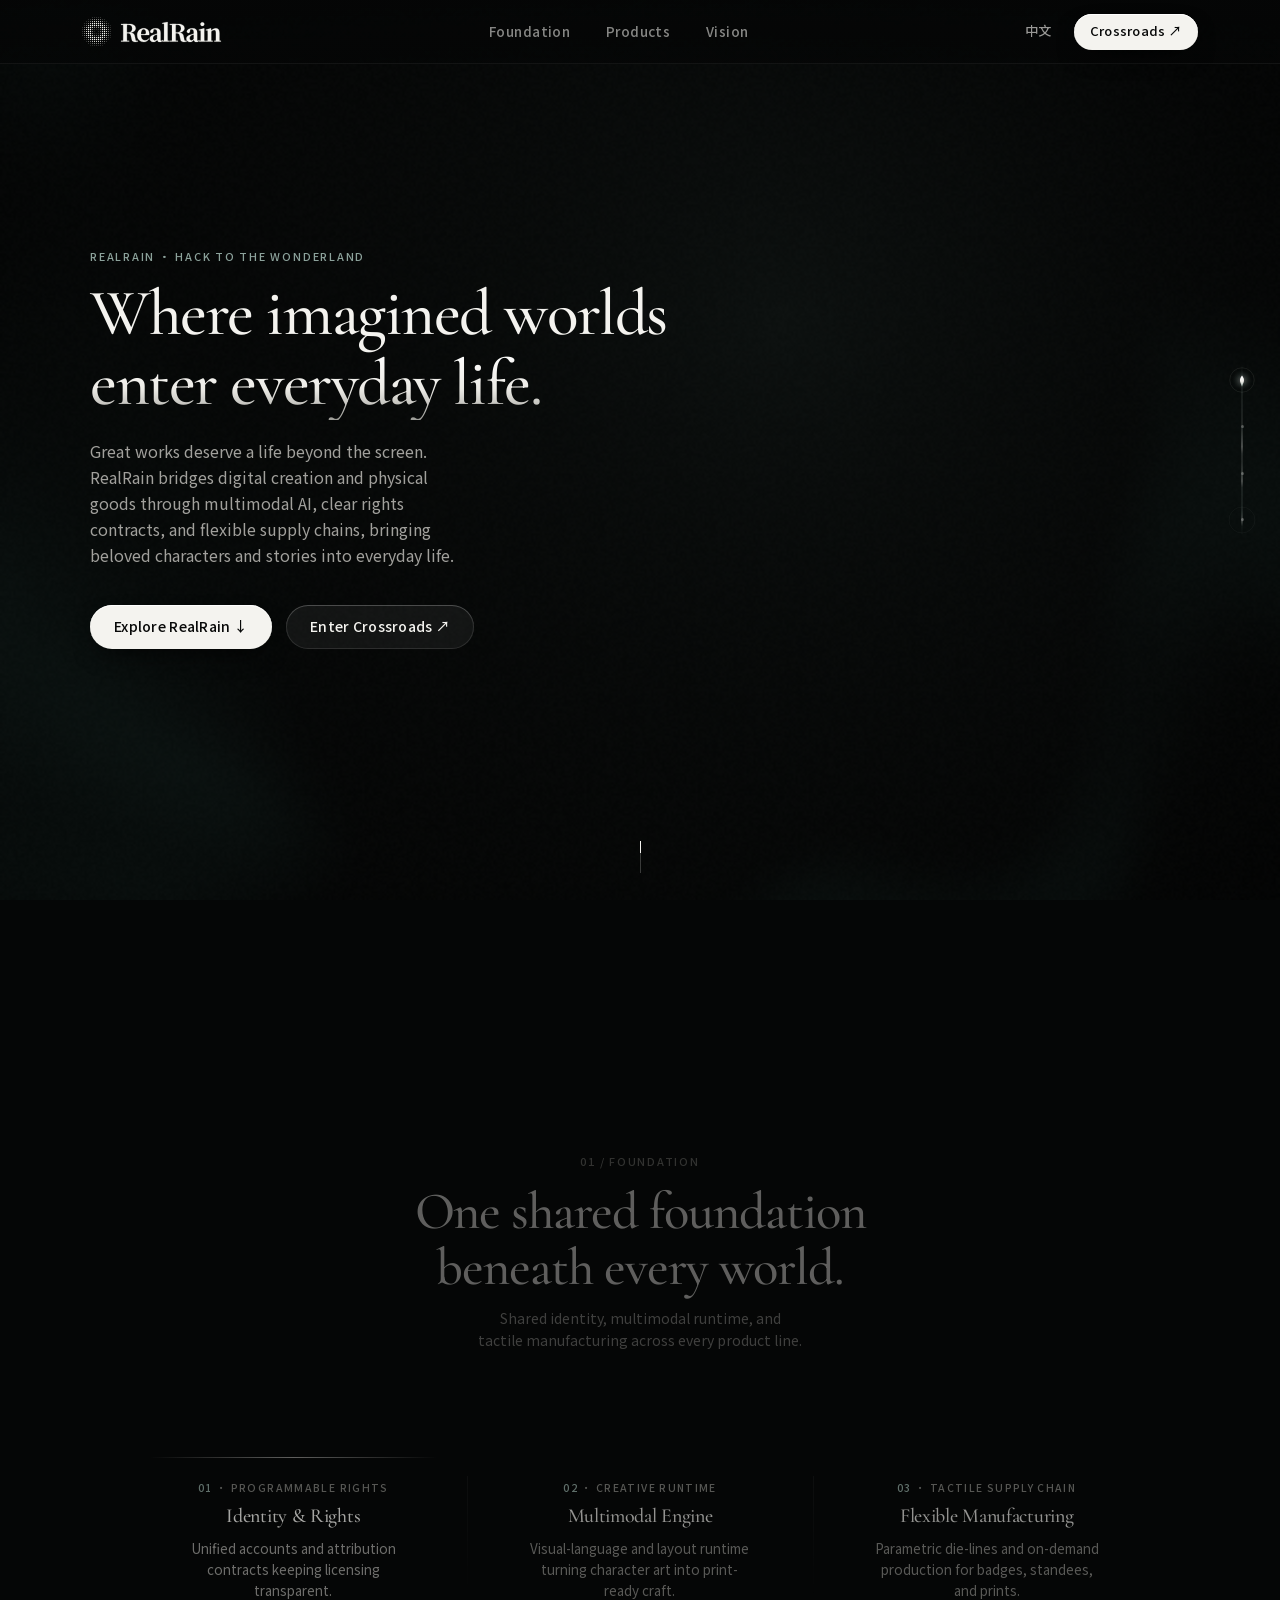
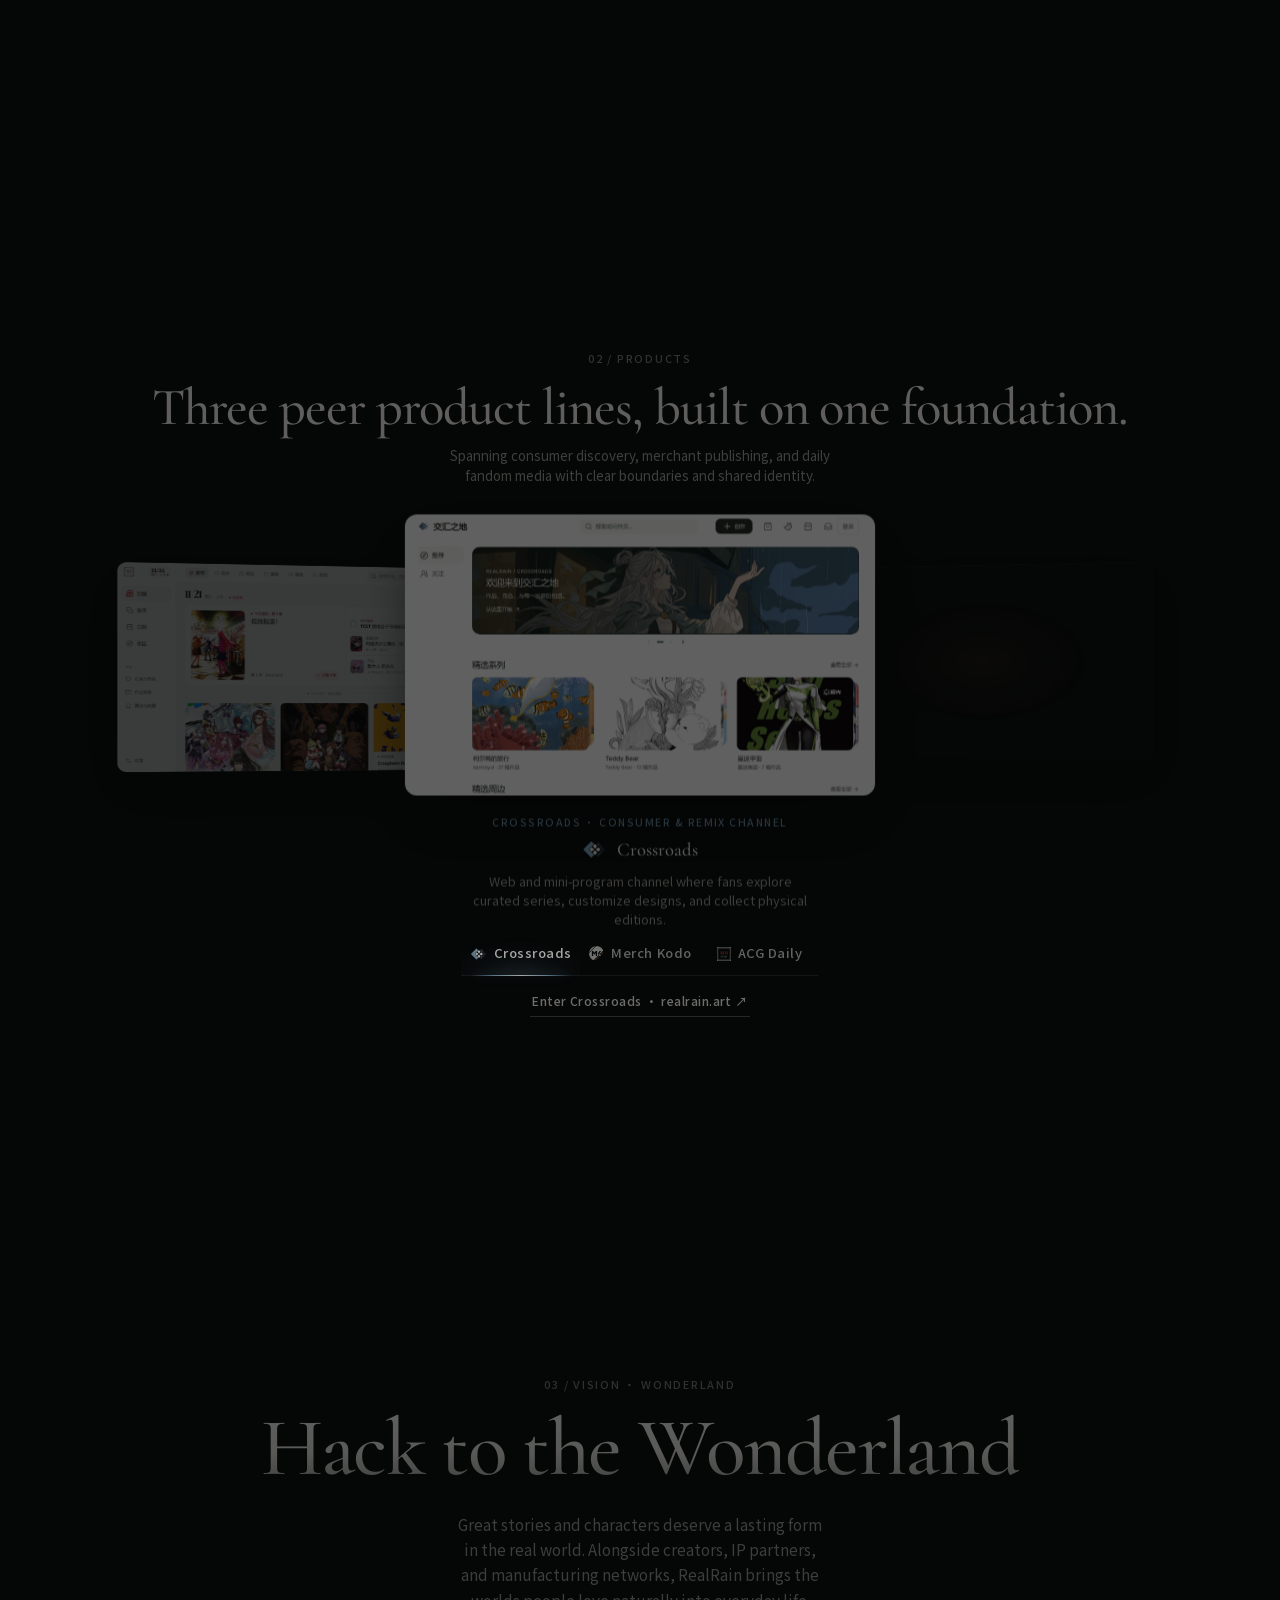
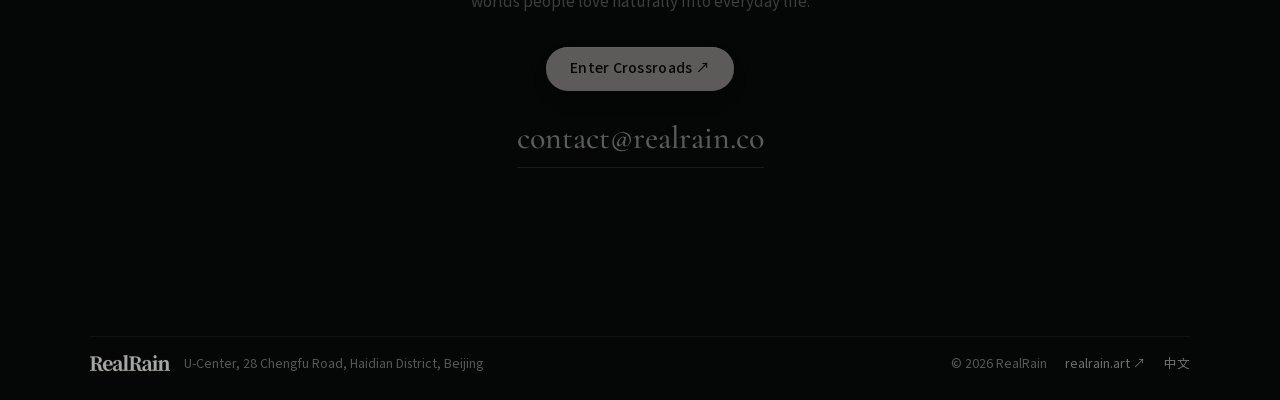
==== commit 6dad5abf: "fix(brand): keep original 28px header logo size while snapping dots to pixel centers across all DPRs" ====
--- a/en/index.html
+++ b/en/index.html
@@ -64,10 +64,10 @@
     }
   </script>
   <!--/email_off-->
-  <style id="rrInlineStyles">@font-face{font-family:Cormorant Garamond;src:url(../assets/fonts/cormorant-garamond-500.woff2?v=20261119-13) format("woff2");font-weight:500;font-style:normal;font-display:swap}@font-face{font-family:"RealRain Serif SC";src:url(../assets/fonts/noto-serif-sc-500.woff2?v=20261119-13) format("woff2");font-weight:500;font-style:normal;font-display:swap}@font-face{font-family:RealRain Sans SC;src:url(../assets/fonts/noto-sans-sc-400.woff2?v=20261119-13) format("woff2");font-weight:400;font-style:normal;font-display:swap}@font-face{font-family:RealRain Sans SC;src:url(../assets/fonts/noto-sans-sc-500.woff2?v=20261119-13) format("woff2");font-weight:500;font-style:normal;font-display:swap}:root{--bg-obsidian: #050606;--ink-ivory: #F4F3EF;--ink-muted: #A1A09C;--ink-subtle: #7E7E79;--accent-mineral: #8CA29B;--font-display: "RealRain Serif SC", "Cormorant Garamond", "Songti SC", "Noto Serif SC", Georgia, serif;--font-sans: "RealRain Sans SC", -apple-system, BlinkMacSystemFont, "PingFang SC", "HarmonyOS Sans SC", "MiSans", "Microsoft YaHei", sans-serif;--font-eyebrow: -apple-system, BlinkMacSystemFont, "Segoe UI", "RealRain Sans SC", sans-serif;--container: 1220px;--header-h: 64px}html[lang=en]{--font-display: "Cormorant Garamond", "RealRain Serif SC", Georgia, serif;--font-sans: -apple-system, BlinkMacSystemFont, "Segoe UI", Roboto, "RealRain Sans SC", sans-serif}*,*:before,*:after{box-sizing:border-box}html{scroll-snap-type:y mandatory;scroll-behavior:smooth;-webkit-text-size-adjust:100%;background:var(--bg-obsidian)}html.is-programmatic-scroll{scroll-snap-type:none!important;scroll-behavior:auto!important}body{margin:0;font-family:var(--font-sans);font-size:15px;font-weight:400;line-height:1.62;color:var(--ink-ivory);background:var(--bg-obsidian);overflow-x:clip;-webkit-font-smoothing:antialiased;-moz-osx-font-smoothing:grayscale;text-rendering:optimizeLegibility}img{display:block;max-width:100%;height:auto}a{color:inherit;text-decoration:none}button{font:inherit;color:inherit;background:none;border:0;padding:0;cursor:pointer}a,button,.triptych-panel,.orbital-card,.orbital-stage,.orb-canvas,.dot-stop{-webkit-tap-highlight-color:transparent}:focus-visible{outline:1.5px solid rgba(244,243,239,.68);outline-offset:3px;border-radius:4px}.triptych-panel:focus,.triptych-panel:focus-visible{outline:none}.eco-tab:focus:not(:focus-visible),.dot-stop:focus:not(:focus-visible){outline:none}.dot-stop:focus-visible,.eco-tab:focus-visible{outline:1.5px solid rgba(244,243,239,.68);outline-offset:2px;border-radius:6px}.skip-link{position:fixed;left:-9999px;top:12px;z-index:200;padding:10px 18px;border-radius:999px;background:var(--ink-ivory);color:#080909;font-weight:500}.skip-link:focus{left:16px}.gl-bg{position:fixed;inset:0;width:100vw;height:100vh;display:block;z-index:0;pointer-events:none}.container{position:relative;z-index:2;width:min(100%,var(--container));margin-inline:auto;padding-inline:clamp(24px,5vw,60px)}.site-header{position:fixed;top:0;left:0;right:0;z-index:90;height:var(--header-h);background:linear-gradient(180deg,#050606e6,#050606bd);border-bottom:1px solid rgba(255,255,255,.055)}.header-inner{width:min(100%,var(--container));height:100%;margin-inline:auto;padding-inline:clamp(20px,4.5vw,52px);display:flex;align-items:center;justify-content:space-between;gap:18px}.header-brand{display:inline-flex;align-items:center;gap:10px;flex-shrink:0;min-height:40px;color:var(--ink-ivory)}.brand-emblem{width:35px;height:35px;display:block;flex-shrink:0;color:var(--ink-ivory)}.brand-wordmark{width:105px;height:21px;display:block;flex-shrink:0;color:var(--ink-ivory);overflow:visible}.header-nav{display:flex;align-items:center;gap:clamp(20px,2.8vw,40px);font-size:13.5px;font-weight:500;letter-spacing:.03em}.header-nav a{opacity:.54;padding-block:6px;white-space:nowrap;transition:opacity .14s ease,color .14s ease}.header-nav a:hover,.header-nav a.is-current{opacity:1;color:var(--ink-ivory)}.header-actions{display:flex;align-items:center;gap:14px;flex-shrink:0}.header-lang{font-size:13px;font-weight:500;letter-spacing:.05em;opacity:.62;padding:6px 8px;white-space:nowrap;transition:opacity .14s ease}.header-lang:hover{opacity:1}.btn{display:inline-flex;align-items:center;justify-content:center;gap:8px;min-height:44px;padding:0 24px;border-radius:999px;font-size:14px;font-weight:500;letter-spacing:.02em;white-space:nowrap;transition:transform .15s cubic-bezier(.2,.9,.3,1),background-color .14s ease,box-shadow .15s ease}.btn:active{transform:scale(.985);transition-duration:.1s}.btn-header-cta{min-height:36px;padding:0 16px;font-size:13px}.btn-luminous{background:var(--ink-ivory);color:#080909;box-shadow:inset 0 1px #fff,0 10px 26px -10px #000000d9}.btn-glass{background:#ffffff0e;color:var(--ink-ivory);box-shadow:inset 0 1px #ffffff24,inset 0 0 0 1px #ffffff1c}@media(hover:hover){.btn-luminous:hover{background:#fff;box-shadow:inset 0 1px #fff,0 14px 30px -8px #000000eb}.btn-glass:hover{background:#ffffff17;box-shadow:inset 0 1px #ffffff38,inset 0 0 0 1px #fff3}}.btn-luminous:active{background:var(--ink-ivory);box-shadow:inset 0 1px #ffffffb8,0 4px 14px -8px #000000e0}.btn-glass:active{background:#ffffff13;box-shadow:inset 0 1px #ffffff1a,inset 0 0 0 1px #ffffff26}.nav-toggle{display:none;flex-direction:column;align-items:center;justify-content:center;gap:6px;width:40px;height:40px;border-radius:999px}.nav-toggle-line{display:block;width:20px;height:1.5px;background:currentColor;border-radius:2px}.chapter-dots{position:fixed;right:clamp(10px,2vw,24px);top:50%;transform:translateY(-50%);z-index:80;user-select:none;touch-action:none}.dots-track{position:relative;display:flex;flex-direction:column;justify-content:space-between;align-items:center;width:28px;height:clamp(144px,22dvh,184px);padding-block:10px;cursor:ns-resize}.rain-rail-canvas{position:absolute;inset:0;width:100%;height:100%;pointer-events:none}.dot-stop{position:relative;z-index:2;width:24px;height:24px;display:flex;align-items:center;justify-content:center;cursor:pointer}.dot-stop:after{content:"";width:3px;height:3px;border-radius:50%;background:#f4f3ef47;transition:transform .16s ease,opacity .16s ease,background-color .16s ease}.dot-stop:hover:after{background:var(--ink-ivory);transform:scale(1.4)}.dot-stop.is-active:after{opacity:0}.mobile-drawer{position:fixed;inset:0;z-index:120;background:#050606f5;color:var(--ink-ivory);overflow-y:auto;overscroll-behavior:contain;opacity:0;visibility:hidden;pointer-events:none;transform:translate3d(0,10px,0);transition:opacity .14s cubic-bezier(.4,0,1,1),transform .14s cubic-bezier(.4,0,1,1),visibility 0s linear .14s}.mobile-drawer[hidden]{display:none}.mobile-drawer.is-open{opacity:1;visibility:visible;pointer-events:auto;transform:none;transition:opacity .24s cubic-bezier(.22,1,.36,1),transform .24s cubic-bezier(.22,1,.36,1),visibility 0s}.mobile-drawer.is-closing{visibility:visible;pointer-events:none}.mobile-drawer-inner{min-height:100dvh;display:flex;flex-direction:column;justify-content:space-between;padding:20px 24px 36px}.mobile-drawer-head{display:flex;align-items:center;justify-content:space-between;padding-bottom:16px;border-bottom:1px solid rgba(255,255,255,.08)}.drawer-brand{display:inline-flex;align-items:center;gap:9px;color:var(--ink-ivory)}.drawer-wordmark{height:19px;width:95px;display:block;flex-shrink:0;color:var(--ink-ivory);overflow:visible}.mobile-drawer-close{display:inline-flex;align-items:center;justify-content:center;min-height:44px;min-width:44px;padding:0 20px;border-radius:999px;border:1px solid rgba(255,255,255,.14);font-size:13px;transition:transform .15s cubic-bezier(.2,.9,.3,1),background-color .14s ease,border-color .14s ease}@media(hover:hover){.mobile-drawer-close:hover{background:#ffffff12;border-color:#ffffff42}}.mobile-drawer-close:active{transform:scale(.985);transition-duration:.1s;background:#ffffff1a;border-color:#ffffff4d}.mobile-drawer-nav{display:flex;flex-direction:column;margin-block:24px}.mobile-drawer-nav a{display:flex;align-items:baseline;gap:16px;padding:15px 0;font-family:var(--font-display);font-size:1.55rem;font-weight:500;border-bottom:1px solid rgba(255,255,255,.07);color:#f4f3efad;transition:color .14s ease}.mobile-drawer-nav a.is-current{color:var(--ink-ivory)}.mobile-drawer-nav a.is-current .drawer-num{color:var(--accent-mineral)}@media(hover:hover){.mobile-drawer-nav a:hover{color:var(--ink-ivory)}}.mobile-drawer-nav a:active{color:var(--ink-ivory)}.drawer-num{font-family:var(--font-eyebrow);font-variant-numeric:tabular-nums;font-size:11px;letter-spacing:.14em;color:var(--ink-subtle)}.mobile-drawer-foot{display:flex;flex-direction:column;gap:16px}.drawer-cta{width:100%}.drawer-meta{display:flex;align-items:center;justify-content:space-between;font-size:14px;color:var(--ink-muted)}.act{position:relative;min-height:100svh;height:100dvh;scroll-snap-align:start;scroll-snap-stop:always;overflow:hidden;display:flex;flex-direction:column;justify-content:center;padding-top:calc(var(--header-h) + clamp(12px,2.2dvh,26px));padding-bottom:clamp(16px,2.8dvh,30px)}.act>.container{transition:opacity .28s cubic-bezier(.22,1,.36,1)}.js-ready .act:not(.is-active)>.container{opacity:.68}.act-header,.orbital-stage{transition:opacity .3s cubic-bezier(.22,1,.36,1),transform .34s cubic-bezier(.22,1,.36,1)}.js-ready .act:not(.is-active) .act-header{opacity:.56;transform:translate3d(0,8px,0)}.js-ready .act:not(.is-active) .orbital-stage,.js-ready .act:not(.is-active) .contact-center{opacity:.54;transform:translate3d(0,12px,0)}.eyebrow{margin:0 0 clamp(8px,1.4dvh,14px);font-family:var(--font-eyebrow);font-variant-numeric:tabular-nums;font-size:11px;font-weight:500;letter-spacing:.16em;text-transform:uppercase;color:var(--ink-subtle)}.act-header{margin-bottom:clamp(18px,3.2dvh,34px)}.act-header-compact{margin-bottom:clamp(16px,2.6dvh,28px)}.act-title{margin:0;font-family:var(--font-display);font-size:clamp(1.85rem,3.5vw,3.05rem);font-weight:500;line-height:1.18;letter-spacing:-.02em;color:var(--ink-ivory);text-wrap:balance}html[lang=en] .act-title{font-size:clamp(2.15rem,4.1vw,3.5rem);line-height:1.08}.act-lead{margin:clamp(8px,1.2dvh,12px) 0 0;max-width:58ch;font-size:clamp(13.5px,1.1vw,15.5px);line-height:1.58;color:var(--ink-muted);text-wrap:balance}.platinum-text{background:linear-gradient(180deg,#fff,#ecebe6 56%,#9c9c97);-webkit-background-clip:text;background-clip:text;color:transparent}.reveal-line>span{display:block}.reveal-line>span,.reveal-fade{transition:opacity .22s ease}.cover-act{padding-top:var(--header-h);padding-bottom:clamp(18px,3dvh,30px)}.cover-container{height:100%;display:flex;flex-direction:column;justify-content:space-between}.cover-grid{flex:1 1 auto;display:grid;grid-template-columns:minmax(0,1.15fr) minmax(0,.85fr);align-items:center;gap:clamp(20px,4vw,48px)}.cover-copy .eyebrow{color:var(--accent-mineral)}.cover-title{margin:0 0 clamp(14px,2.2dvh,24px);font-family:var(--font-display);font-size:clamp(2.45rem,5.1vw,4.45rem);font-weight:500;line-height:1.13;letter-spacing:-.022em;color:var(--ink-ivory)}html[lang=en] .cover-title{font-size:clamp(2.55rem,5.1vw,4.45rem);line-height:1.08}.cover-sub{margin:0 0 clamp(24px,4dvh,40px);font-size:clamp(15px,1.25vw,17.5px);color:var(--ink-muted);max-width:48ch;text-wrap:balance}.cover-actions{display:flex;flex-wrap:wrap;align-items:center;gap:14px}.cover-sculpture{position:relative;display:flex;align-items:center;justify-content:center;width:100%;height:clamp(280px,52dvh,490px)}.orb-canvas{width:100%;height:100%;display:block;touch-action:none;user-select:none;-webkit-user-select:none;cursor:grab}.orb-canvas:active{cursor:grabbing}.scroll-drop{align-self:center;display:flex;align-items:flex-end;justify-content:center;width:32px;height:40px}.scroll-drop-line{position:relative;width:1px;height:32px;background:#f4f3ef38;overflow:hidden}.scroll-drop-line:after{content:"";position:absolute;left:0;top:0;width:1px;height:12px;background:var(--ink-ivory);animation:dropBead 2.1s cubic-bezier(.4,0,.2,1) infinite}@keyframes dropBead{0%{transform:translate3d(0,-12px,0);opacity:0}25%{opacity:1}75%{opacity:.9}to{transform:translate3d(0,32px,0);opacity:0}}.orbital-stage{position:relative;width:100%;perspective:1600px;touch-action:pan-y;user-select:none;cursor:grab}.orbital-stage.is-dragging{cursor:grabbing}.orbital-ring{position:relative;width:100%;height:100%;transform-style:preserve-3d;pointer-events:none}.orbital-card{position:absolute;left:50%;top:50%;transform-origin:center center;pointer-events:auto}#platform.is-active .orbital-card{will-change:transform,opacity}.orbital-card:not(.is-center){cursor:pointer}.foundation-container{display:flex;flex-direction:column;align-items:center}.foundation-header{text-align:center;max-width:680px;margin:0 auto clamp(68px,12.5dvh,124px)}.foundation-header .act-lead{margin-inline:auto}.strata-canvas{position:absolute;inset:0;width:100%;height:100%;display:block;z-index:1;pointer-events:none}.triptych-rail{position:relative;width:min(100%,1040px);margin-inline:auto;height:1px;background:transparent;overflow:hidden}.triptych-beam{display:block;width:33.3333%;height:1px;background:linear-gradient(90deg,#f4f3ef00 8%,#f4f3ef8f,#8ca29b00 92%);transform:translate3d(calc(var(--active-what, 0) * 100%),0,0);transition:transform .28s cubic-bezier(.22,1,.36,1);will-change:transform}.triptych-deck{width:min(100%,1040px);margin-inline:auto;display:grid;grid-template-columns:repeat(3,minmax(0,1fr));align-items:start;gap:0}.triptych-panel{position:relative;padding:clamp(18px,2.4dvh,28px) clamp(16px,2vw,28px) clamp(8px,1.4dvh,16px);display:flex;flex-direction:column;align-items:center;text-align:center;justify-content:flex-start;gap:8px;background:transparent;border:0;box-shadow:none;cursor:default}.triptych-panel:not(:first-child):before{content:"";position:absolute;left:0;top:18px;bottom:8px;width:1px;background:linear-gradient(180deg,#ffffff0f,#fff0);pointer-events:none}.card-kicker{font-family:var(--font-eyebrow);font-variant-numeric:tabular-nums;font-size:10.5px;font-weight:500;letter-spacing:.13em;text-transform:uppercase;color:var(--ink-subtle)}.card-num{color:var(--accent-mineral)}.triptych-panel h3{margin:0;font-family:var(--font-display);font-size:clamp(1.2rem,1.56vw,1.44rem);font-weight:500;line-height:1.28;letter-spacing:-.015em;color:var(--ink-ivory);opacity:.88;transition:opacity .2s ease}@media(hover:hover){.triptych-panel:hover h3{opacity:1}}.triptych-panel.is-expanded h3{opacity:1}.card-brief-wrap{display:block}.card-brief{margin:0 auto;max-width:28ch;font-size:13.5px;line-height:1.56;color:var(--ink-muted);opacity:.8;transition:opacity .2s ease}@media(hover:hover){.triptych-panel:hover .card-brief{opacity:1}}.triptych-panel.is-expanded .card-brief{opacity:1}.stage-container{display:flex;flex-direction:column;align-items:center}.stage-header{text-align:center;margin-bottom:clamp(10px,1.8dvh,18px)}.stage-sub{margin:clamp(6px,1dvh,10px) auto 0;max-width:58ch;font-size:clamp(13px,1.05vw,14.5px);line-height:1.52;color:var(--ink-muted);text-wrap:balance}.orbital-stage-quad{height:clamp(290px,47dvh,430px)}.stage-plate{width:min(76vw,524px);height:100%;margin:0;display:flex;flex-direction:column;align-items:center;justify-content:space-between;gap:10px;background:none;border:0;box-shadow:none;overflow:visible}#platform{--stage-glow: #84B0CA;--stage-glow-rgb: 132, 176, 202}.plate-art{position:relative;width:100%;flex:1 1 auto;min-height:0;display:flex;align-items:center;justify-content:center}.plate-art:before{content:"";position:absolute;inset:6% 10%;border-radius:50%;background:radial-gradient(closest-side,rgba(140,162,155,.09),transparent 76%);pointer-events:none}[data-ring-card="0"] .plate-art:before{background:radial-gradient(closest-side,rgba(132,176,202,.14),transparent 76%)}[data-ring-card="1"] .plate-art:before{background:radial-gradient(closest-side,rgba(204,166,123,.15),transparent 76%)}[data-ring-card="2"] .plate-art:before{background:radial-gradient(closest-side,rgba(229,77,62,.14),transparent 76%)}.plate-art .main-art{position:relative;z-index:1;max-width:96%;max-height:95%;width:auto;height:auto;object-fit:contain;border-radius:12px;box-shadow:0 26px 54px -18px #000000eb,0 0 0 1px #ffffff1a;pointer-events:none;transition:box-shadow .18s ease}.orbital-card:not(.is-center):hover .main-art{box-shadow:0 26px 54px -18px #000000eb,0 0 0 1px #f4f3ef57}.plate-meta{text-align:center;max-width:44ch;padding-inline:8px;transition:opacity .18s ease}.plate-kicker{display:block;margin-bottom:4px;font-family:var(--font-eyebrow);font-size:10.5px;font-weight:500;letter-spacing:.14em;text-transform:uppercase;color:var(--accent-mineral)}[data-ring-card="0"] .plate-kicker{color:#84b0ca}[data-ring-card="1"] .plate-kicker{color:#cca67b}[data-ring-card="2"] .plate-kicker{color:#e54d3e}.plate-title-row{display:inline-flex;align-items:center;justify-content:center;gap:9px}.plate-logo{display:block;flex-shrink:0}.plate-logo--crossroads{width:26px;height:26px}.plate-logo--merchkodo{width:24px;height:24px}.plate-logo--acgdaily{width:22px;height:22px}.plate-meta h3{margin:0;font-family:var(--font-display);font-size:clamp(1.12rem,1.45vw,1.32rem);font-weight:500;color:var(--ink-ivory)}.plate-meta p{margin:4px 0 0;font-size:12.8px;line-height:1.5;color:var(--ink-muted)}.stage-foot{margin-top:clamp(10px,1.8dvh,18px);display:flex;flex-direction:column;align-items:center;gap:12px}.eco-bar{position:relative;display:grid;grid-template-columns:repeat(3,minmax(0,1fr));align-items:center;width:min(100%,432px);padding:0;background:transparent;border:0;border-bottom:1px solid rgba(255,255,255,.09);border-radius:0}.eco-thumb{position:absolute;top:0;bottom:-1px;left:0;width:33.3333%;background:radial-gradient(ellipse 76% 95% at 50% 100%,rgba(var(--stage-glow-rgb, 132, 176, 202),.18),rgba(var(--stage-glow-rgb, 132, 176, 202),.05) 54%,#05060600);transform:translate3d(calc(var(--stage-idx, 0) * 100%),0,0);transition:transform .3s cubic-bezier(.22,1,.36,1),background .24s ease;pointer-events:none;z-index:0}.eco-thumb:after{content:"";position:absolute;left:8%;right:8%;bottom:0;height:1.5px;background:linear-gradient(90deg,rgba(244,243,239,0) 0%,var(--stage-glow, #84B0CA) 24%,#F4F3EF 50%,var(--stage-glow, #84B0CA) 76%,rgba(132,176,202,0) 100%);box-shadow:0 0 12px rgba(var(--stage-glow-rgb, 132, 176, 202),.48);transition:background .24s ease,box-shadow .24s ease}.eco-tab{position:relative;z-index:1;display:inline-flex;align-items:center;justify-content:center;gap:6px;padding:9px 8px 11px;border-radius:0;font-family:var(--font-eyebrow);font-size:13px;font-weight:500;letter-spacing:.04em;color:#f4f3ef94;white-space:nowrap;transition:color .18s ease}.eco-tab-logo{display:block;flex-shrink:0;opacity:.68;transition:opacity .18s ease}.eco-tab-logo--crossroads{width:18px;height:18px}.eco-tab-logo--merchkodo{width:17px;height:17px}.eco-tab-logo--acgdaily{width:16px;height:16px}.eco-tab.is-active .eco-tab-logo{opacity:1}@media(hover:hover){.eco-tab:hover{color:#f4f3efcc}}.eco-tab:focus-visible{color:#f4f3efcc}.eco-tab.is-active,.eco-tab.is-active:focus-visible{color:var(--ink-ivory)}@media(hover:hover){.eco-tab.is-active:hover{color:var(--ink-ivory)}}.stage-link{font-family:var(--font-eyebrow);font-size:12px;font-weight:500;letter-spacing:.04em;color:var(--ink-muted);padding:4px 2px;border-bottom:1px solid rgba(244,243,239,.2);transition:color .14s ease,border-color .14s ease}.stage-link:hover{color:var(--ink-ivory);border-color:var(--ink-ivory)}.contact-act{justify-content:space-between;padding-bottom:clamp(16px,3dvh,30px)}.contact-container{flex:1 1 auto;height:100%;display:flex;flex-direction:column;justify-content:space-between}.contact-center{text-align:center;max-width:820px;margin-inline:auto;transform-style:preserve-3d;transition:opacity .3s cubic-bezier(.22,1,.36,1),transform .34s cubic-bezier(.22,1,.36,1)}.slogan-monolith{margin:0 0 clamp(14px,2.4dvh,22px);font-family:Cormorant Garamond,"RealRain Serif SC",Georgia,serif;font-size:clamp(2.5rem,6.4vw,5.2rem);font-weight:500;line-height:1.04;letter-spacing:-.02em}.vision-lead{margin:0 auto clamp(22px,3.6dvh,34px);max-width:54ch;font-size:clamp(14.5px,1.2vw,16.5px);line-height:1.65;color:var(--ink-muted);text-wrap:balance}.contact-actions{display:flex;flex-direction:column;align-items:center;gap:clamp(14px,2.4dvh,22px)}.contact-mail{display:inline-block;font-family:Cormorant Garamond,"RealRain Serif SC",Georgia,serif;font-size:clamp(1.35rem,2.5vw,2rem);font-weight:500;color:var(--ink-ivory);border-bottom:1px solid rgba(255,255,255,.24);padding-bottom:3px;word-break:break-word;transition:color .14s ease,border-color .14s ease,transform .16s cubic-bezier(.2,.9,.3,1)}.contact-mail:hover{color:#fff;border-color:#fff}.colophon{padding-top:16px;border-top:1px solid rgba(255,255,255,.08);display:flex;flex-wrap:wrap;align-items:center;justify-content:space-between;gap:10px 24px;font-size:12.5px;color:var(--ink-subtle)}.colophon-left{display:flex;flex-wrap:wrap;align-items:center;gap:8px 14px}.colophon-wordmark{width:80px;height:16px;display:block;flex-shrink:0;color:var(--ink-ivory);overflow:visible}.colophon-sep{padding-left:12px;border-left:1px solid rgba(255,255,255,.16);color:var(--ink-muted)}.colophon-right{display:flex;flex-wrap:wrap;align-items:center;gap:10px 18px}.colophon-right a{color:var(--ink-muted);transition:color .14s ease}.colophon-right a:hover{color:var(--ink-ivory)}@media(prefers-reduced-motion:reduce){html{scroll-behavior:auto}*,*:before,*:after{animation:none!important;transition:none!important}}@media(max-width:960px){.header-nav,.btn-header-cta{display:none}.nav-toggle{display:inline-flex}.cover-grid{grid-template-columns:minmax(0,1fr);align-content:center;gap:clamp(14px,2.5dvh,24px)}.cover-sculpture{order:-1;width:100%;height:auto;justify-content:center}.cover-sculpture .orb-canvas{width:min(56vw,240px);height:min(56vw,240px);margin-inline:auto}.triptych-rail{display:none}.foundation-header{align-items:center;text-align:center;margin-bottom:clamp(44px,7.5dvh,68px)}.triptych-deck{display:flex;flex-direction:column;align-items:center;overflow:visible;gap:0;margin:0 auto;width:100%;border-bottom:0}.triptych-panel{flex:none;width:min(100%,350px);padding:11px 0;border:0;border-top:1px solid rgba(255,255,255,.08);align-items:center;text-align:center;gap:3px;outline:none}.triptych-panel:not(:first-child):before{display:none}.triptych-panel .card-num,.triptych-panel .card-kicker{color:var(--accent-mineral)}.triptych-panel h3,.card-brief{opacity:1;text-align:center}.card-brief-wrap{display:block;opacity:1}.orbital-stage-quad{height:clamp(240px,40dvh,330px)}.stage-plate{width:min(82vw,430px);gap:8px}}@media(max-width:640px){:root{--header-h: 56px}.container,.header-inner{padding-inline:20px}.header-brand{gap:9px}.brand-emblem{width:29px;height:29px}.brand-wordmark{width:92px;height:18.5px}.chapter-dots{right:3px;pointer-events:none;opacity:.68}.dots-track{width:12px;height:96px;padding-block:4px}.dot-stop{width:12px;height:18px}.cover-grid{gap:clamp(16px,3dvh,26px)}.cover-title{font-size:clamp(2.05rem,8.6vw,2.75rem);margin-bottom:12px}html[lang=en] .cover-title{font-size:clamp(2.12rem,8.8vw,2.85rem)}.act-title{font-size:clamp(1.48rem,6vw,1.92rem)}html[lang=en] .act-title{font-size:clamp(1.36rem,5.5vw,1.78rem);line-height:1.12}.cover-sub{font-size:14px;line-height:1.58;margin-bottom:20px}.cover-actions{display:grid;grid-template-columns:repeat(2,minmax(0,1fr));gap:10px;width:100%}.cover-actions .btn{width:100%;min-height:44px;padding:0 12px;font-size:13.5px}.act-lead,.stage-sub{font-size:13.5px;line-height:1.5;margin-top:7px;max-width:none}.cover-sculpture{height:auto}.cover-sculpture .orb-canvas{width:min(58vw,224px);height:min(58vw,224px)}.act-header,.act-header-compact,.stage-header{margin-bottom:clamp(14px,2.2dvh,20px)}.foundation-header{margin-bottom:clamp(44px,8dvh,68px)}.triptych-deck{margin-bottom:0}.triptych-panel{width:min(100%,336px);padding:10px 0;gap:2px}.triptych-panel h3{font-size:1.08rem}.card-brief{font-size:12.5px;line-height:1.44}.orbital-stage{width:100vw;max-width:none}.orbital-stage-quad{height:clamp(228px,36dvh,292px)}.stage-plate{width:min(74vw,294px)}.plate-meta{padding-inline:2px}.plate-title-row{gap:7px}.plate-logo--crossroads{width:21px;height:21px}.plate-logo--merchkodo{width:20px;height:20px}.plate-logo--acgdaily{width:18.5px;height:18.5px}.plate-meta h3{font-size:1.14rem}.plate-meta p{font-size:12.8px;line-height:1.46}.stage-foot{margin-top:clamp(10px,1.8dvh,16px);gap:10px}.eco-bar{width:min(100%,352px);padding:0}.eco-thumb{top:0;bottom:-1px;left:0;width:33.3333%;transition:transform .32s cubic-bezier(.22,1,.36,1),background .24s ease}.eco-tab{gap:5px;padding:8px 4px 10px;font-size:12.2px}.eco-tab-logo--crossroads{width:15.5px;height:15.5px}.eco-tab-logo--merchkodo{width:14.5px;height:14.5px}.eco-tab-logo--acgdaily{width:13px;height:13px}.stage-link{font-size:11.8px}.contact-center{text-align:center}.slogan-monolith{font-size:clamp(2.15rem,9.2vw,3.05rem);margin-bottom:12px}.vision-lead{font-size:14px;line-height:1.58;margin-bottom:20px}.contact-mail{font-size:clamp(1.32rem,5.8vw,1.9rem)}.colophon{flex-direction:column;align-items:flex-start;text-align:left;gap:8px;padding-top:14px;font-size:11.8px}.colophon-left{gap:6px 12px}.colophon-sep{border-left:0;padding-left:0}.colophon-right{gap:8px 16px}}@media(max-width:359px){.container,.header-inner{padding-inline:16px}.cover-actions{gap:8px}.cover-actions .btn{min-height:38px;padding:0 8px;font-size:11.8px}.eco-tab{font-size:11.2px;padding:7px 2px 9px}}@media(max-width:640px)and (max-height:700px){.act{padding-top:calc(var(--header-h) + 6px);padding-bottom:10px}.eyebrow{margin-bottom:4px}.act-header,.act-header-compact,.stage-header{margin-bottom:8px}.foundation-header{margin-bottom:24px}.cover-grid{gap:10px}.cover-title{font-size:clamp(1.78rem,7.8vw,2.35rem);margin-bottom:8px}html[lang=en] .cover-title{font-size:clamp(1.85rem,8vw,2.45rem)}.cover-sub{font-size:12.2px;line-height:1.42;margin-bottom:12px}.cover-actions .btn{min-height:36px;padding:0 10px;font-size:12px}.scroll-drop{display:none}.act-title,html[lang=en] .act-title{font-size:clamp(1.16rem,4.9vw,1.55rem);line-height:1.14}.act-lead,.stage-sub{font-size:11.6px;line-height:1.35;margin-top:4px}.triptych-deck{margin-bottom:0}.triptych-panel{padding:7px 0;gap:2px}.triptych-panel h3{font-size:.98rem}.card-brief{font-size:11.2px;line-height:1.32}.orbital-stage-quad{height:176px}.plate-meta h3{font-size:1.02rem}.stage-foot{margin-top:6px;gap:6px}.eco-tab{font-size:11px;padding:5px 4px 7px}.slogan-monolith{font-size:clamp(2.1rem,8.8vw,3rem);margin-bottom:10px}.vision-lead{font-size:12px;line-height:1.42;margin-bottom:14px}.contact-mail{font-size:clamp(1.2rem,5.4vw,1.7rem)}.plate-meta p{font-size:11px;line-height:1.32}.colophon{padding-top:10px;gap:5px;font-size:11px}.cover-sculpture{height:auto}.cover-sculpture .orb-canvas{width:min(40vw,128px);height:min(40vw,128px)}}@media(max-height:600px){html{scroll-snap-type:y proximity}.act{height:auto;min-height:100svh;overflow:visible;padding-top:calc(var(--header-h) + 28px);padding-bottom:36px}}</style>
-  <script type="module" id="rrInlineScript">(function(){"use strict";document.documentElement.classList.add("js-ready");function Pe(){var r=document.getElementById("glCanvas");if(!r)return;var a=window.matchMedia("(prefers-reduced-motion: reduce)").matches,i={scroll:0,scrollTarget:0,mx:.5,my:.5,mxTarget:.5,myTarget:.5,rx:.5,ry:.5,rippleT:-10},v=performance.now();function L(){v=performance.now()}window.addEventListener("pointermove",function(S){i.mxTarget=S.clientX/Math.max(1,window.innerWidth),i.myTarget=1-S.clientY/Math.max(1,window.innerHeight),L()},{passive:!0}),window.addEventListener("pointerdown",function(S){i.rx=S.clientX/Math.max(1,window.innerWidth),i.ry=1-S.clientY/Math.max(1,window.innerHeight),i.rippleT=performance.now()*.001,L()},{passive:!0});function U(){var S=Math.max(1,document.documentElement.scrollHeight-window.innerHeight);i.scrollTarget=Math.max(0,Math.min(1,window.scrollY/S)),L()}window.addEventListener("scroll",U,{passive:!0}),U();var n=r.getContext("webgl",{alpha:!1,antialias:!1,depth:!1,stencil:!1})||r.getContext("experimental-webgl",{alpha:!1,antialias:!1,depth:!1,stencil:!1});if(n){let S=function(O,F){var W=n.createShader(O);return n.shaderSource(W,F),n.compileShader(W),n.getShaderParameter(W,n.COMPILE_STATUS)?W:(n.deleteShader(W),null)};var y=["attribute vec2 aPos;","void main() { gl_Position = vec4(aPos, 0.0, 1.0); }"].join(`
-`),m=["precision mediump float;","uniform vec2 uRes;","uniform float uTime;","uniform vec2 uMouse;","uniform float uScroll;","uniform vec2 uRipple;","uniform float uRippleAge;","","float hash(vec2 p) {","  p = fract(p * vec2(123.34, 456.21));","  p += dot(p, p + 45.32);","  return fract(p.x * p.y);","}","","float noise(vec2 p) {","  vec2 i = floor(p);","  vec2 f = fract(p);","  vec2 u = f * f * (3.0 - 2.0 * f);","  return mix(","    mix(hash(i + vec2(0.0, 0.0)), hash(i + vec2(1.0, 0.0)), u.x),","    mix(hash(i + vec2(0.0, 1.0)), hash(i + vec2(1.0, 1.0)), u.x),","    u.y","  );","}","","float fbm(vec2 p) {","  float v = 0.0;","  float a = 0.56;","  mat2 rot = mat2(0.8, 0.6, -0.6, 0.8);","  for (int i = 0; i < 2; i++) {","    v += a * noise(p);","    p = rot * p * 2.04;","    a *= 0.44;","  }","  return v;","}","","void main() {","  vec2 uv = gl_FragCoord.xy / uRes;","  float aspect = uRes.x / max(1.0, uRes.y);","  float portrait = clamp(1.0 - aspect, 0.0, 0.55);","  vec2 scale = vec2(max(aspect, 0.72), max(1.0, 1.0 + portrait * 0.18));","  vec2 p = (uv - 0.5) * scale;","","  vec2 m = (uMouse - 0.5) * scale;","  float md = length(p - m);","  p += normalize(p - m + 0.001) * exp(-md * 2.4) * 0.05;","","  float t = uTime * 0.14;","  vec2 q = vec2(fbm(p * 1.4 + t + uScroll * 1.1), fbm(p * 1.4 + vec2(4.2, 1.7) - t * 0.8));","  float f = fbm(p * 1.9 + q * 1.65 + vec2(uScroll * 0.8, -uScroll * 0.5));","","  float ribbon = smoothstep(0.38, 0.74, f);","  float filament = pow(smoothstep(0.52, 0.84, f), 2.1);","","  vec2 rp = (uv - uRipple) * scale;","  float rd = length(rp);","  float wave = 0.0;","  if (uRippleAge >= 0.0 && uRippleAge < 2.2) {","    float radius = uRippleAge * 0.55;","    wave = exp(-abs(rd - radius) * 28.0) * exp(-uRippleAge * 1.4) * 0.30;","  }","","  vec3 baseObsidian = vec3(0.018, 0.021, 0.020);","  vec3 mineralStone = vec3(0.055, 0.098, 0.090);","  vec3 silverMist = vec3(0.27, 0.35, 0.335);","","  vec3 col = mix(baseObsidian, mineralStone, ribbon * 0.92);","  col += silverMist * (filament * 0.25 + wave);","  col += vec3(0.15, 0.21, 0.195) * exp(-md * 2.8) * 0.22;","  col *= 1.0 - smoothstep(0.34, 1.08 + portrait * 0.22, length(p * vec2(mix(0.78, 0.68, portrait), 0.95))) * mix(0.62, 0.44, portrait);","  col += (hash(gl_FragCoord.xy) - 0.5) * 0.012;","","  gl_FragColor = vec4(col, 1.0);","}"].join(`
-`),x=S(n.VERTEX_SHADER,y),u=S(n.FRAGMENT_SHADER,m),f=x&&u?n.createProgram():null;if(f&&(n.attachShader(f,x),n.attachShader(f,u),n.linkProgram(f)),f&&n.getProgramParameter(f,n.LINK_STATUS)){n.useProgram(f);var E=n.createBuffer();n.bindBuffer(n.ARRAY_BUFFER,E),n.bufferData(n.ARRAY_BUFFER,new Float32Array([-1,-1,1,-1,-1,1,1,1]),n.STATIC_DRAW);var C=n.getAttribLocation(f,"aPos");n.enableVertexAttribArray(C),n.vertexAttribPointer(C,2,n.FLOAT,!1,0,0);var I=n.getUniformLocation(f,"uRes"),B=n.getUniformLocation(f,"uTime"),l=n.getUniformLocation(f,"uMouse"),d=n.getUniformLocation(f,"uScroll"),c=n.getUniformLocation(f,"uRipple"),w=n.getUniformLocation(f,"uRippleAge"),P=function(){var O=Math.min(.45,640/Math.max(1,window.innerWidth));r.width=Math.max(1,Math.round(window.innerWidth*O)),r.height=Math.max(1,Math.round(window.innerHeight*O)),n.viewport(0,0,r.width,r.height),L()};window.addEventListener("resize",P,{passive:!0}),P();var N=performance.now(),Y=0,j=0,Z=function(O){if(j=0,!document.hidden){var F=typeof O=="number"?O:performance.now(),W=F*.001,X=i.rippleT>0?W-i.rippleT:-1,k=X>=0&&X<2.2,K=F-v>650&&!k;if(!a&&K&&F-Y<32){j=requestAnimationFrame(Z);return}if(Y=F,!a&&F-v>1200){var Q=W*.24;i.mxTarget=.5+Math.sin(Q)*.18,i.myTarget=.52+Math.cos(Q*.78)*.14}i.scroll+=(i.scrollTarget-i.scroll)*.14,i.mx+=(i.mxTarget-i.mx)*.14,i.my+=(i.myTarget-i.my)*.14,n.uniform2f(I,r.width,r.height),n.uniform1f(B,a?1.5:(F-N)*.001),n.uniform2f(l,i.mx,i.my),n.uniform1f(d,i.scroll),n.uniform2f(c,i.rx,i.ry),n.uniform1f(w,X),n.drawArrays(n.TRIANGLE_STRIP,0,4),a||(j=requestAnimationFrame(Z))}};document.addEventListener("visibilitychange",function(){!document.hidden&&!a&&!j&&(Y=0,j=requestAnimationFrame(Z))}),Z(N);return}}var V=r.getContext("2d");if(!V)return;function q(){r.width=window.innerWidth,r.height=window.innerHeight}window.addEventListener("resize",q,{passive:!0}),q();function z(){var S=r.width,O=r.height;V.fillStyle="#050606",V.fillRect(0,0,S,O);var F=V.createRadialGradient(S*i.mxTarget,O*(1-i.myTarget),20,S*.5,O*.5,Math.max(S,O)*.75);F.addColorStop(0,"rgba(140, 162, 155, 0.17)"),F.addColorStop(.55,"rgba(38, 56, 52, 0.075)"),F.addColorStop(1,"rgba(5, 6, 6, 0)"),V.fillStyle=F,V.fillRect(0,0,S,O),a||requestAnimationFrame(z)}z()}function Fe(){var r=document.getElementById("orbCanvas");if(!r)return;var a=r.getContext("2d");if(!a)return;for(var i=window.matchMedia("(prefers-reduced-motion: reduce)").matches,v=[],L=[],U=0;U<19;U++)for(var n=0;n<19;n++){var y=(n-9)/9,m=(U-9)/9,x=Math.sqrt(y*y+m*m);x<=1.02&&(v.push({nx:y,ny:m,dist:x,baseR:Math.max(.18,1-x*.72)}),L.push({sx:0,sy:0,r:1,z:0,lit:0,alpha:.5}))}var u=.14,f=-.18,E=.14,C=-.18,I=0,B=0,l=0,d=0,c=0,w=!1,P=null,N=!1,Y=0,j=0,Z=0,V=0,q=0,z=performance.now(),S=0,O=0;function F(){var M=r.getBoundingClientRect();V=M.left+M.width*.5,q=M.top+M.height*.5}r.addEventListener("touchmove",function(M){w&&M.preventDefault()},{passive:!1}),r.addEventListener("pointerdown",function(M){w=!0,P=M.pointerId,Y=M.clientX,j=M.clientY,l=0,d=0,c=1,Z=performance.now(),z=Z;try{r.setPointerCapture(M.pointerId)}catch{}J&&!document.hidden&&!i&&!G&&(S=0,G=requestAnimationFrame(te))}),window.addEventListener("pointermove",function(M){if(w&&M.pointerId===P){var b=M.clientX-Y,T=M.clientY-j,_=M.pointerType==="touch"?.0115:.0085;C+=b*_,E=Math.max(-1.22,Math.min(1.22,E-T*_)),d=d*.42+b*_*.58,l=l*.42+-T*_*.58,Y=M.clientX,j=M.clientY,Z=performance.now(),z=Z}else if(!w&&J&&M.pointerType!=="touch"){!V&&!q&&F();var H=Math.max(260,window.innerWidth*.52),e=Math.max(220,window.innerHeight*.48);I=Math.max(-1,Math.min(1,(M.clientX-V)/H)),B=Math.max(-1,Math.min(1,(M.clientY-q)/e)),N=!0,C=I*.68,E=-B*.56,l*=.2,d*=.2,z=performance.now()}},{passive:!0});function W(M){w&&(M&&P!==null&&M.pointerId!==P||(w=!1,P=null,performance.now()-Z>80&&(l=0,d=0)))}window.addEventListener("pointerup",W),window.addEventListener("pointercancel",W);var X=0,k=0,K=1;function Q(){K=Math.min(window.devicePixelRatio||1,1.5),X=r.clientWidth||320,k=r.clientHeight||320,r.width=Math.round(X*K),r.height=Math.round(k*K),a.setTransform(K,0,0,K,0,0),F(),z=performance.now()}window.addEventListener("resize",Q,{passive:!0}),window.addEventListener("scroll",F,{passive:!0}),Q();var J=!0,G=0,ae=document.getElementById("top");ae&&typeof IntersectionObserver=="function"&&new IntersectionObserver(function(M){J=M[0].isIntersecting,J&&!document.hidden&&!i&&!G&&(S=0,G=requestAnimationFrame(te))},{threshold:.05}).observe(ae),document.addEventListener("visibilitychange",function(){J&&!document.hidden&&!i&&!G&&(S=0,G=requestAnimationFrame(te))});function te(M){if(G=0,!(!J||document.hidden)){var b=typeof M=="number"?M:performance.now(),T=!w&&Math.abs(l)<5e-4&&Math.abs(d)<5e-4&&Math.abs(E-u)<.002&&Math.abs(C-f)<.002&&c<.01;if(!i&&T&&b-z>800&&b-S<32){G=requestAnimationFrame(te);return}S=b;var _=!!O,H=_?Math.min(2.5,Math.max(.25,(b-O)/16.667)):1;O=b,a.clearRect(0,0,X,k);var e=!i&&!N&&!w&&Math.abs(l)<.0018&&Math.abs(d)<.0018&&b-Z>600;if(!w){C+=d*H,E=Math.max(-1.22,Math.min(1.22,E+l*H)),e&&_&&(C+=Math.sin(b*85e-5)*.0018*H,E=Math.max(-1.22,Math.min(1.22,E+Math.cos(b*65e-5)*.0011*H)));var t=Math.pow(.94,H);d*=t,l*=t}var o=w?.58:1-Math.pow(1-.18,H);u+=(E-u)*o,f+=(C-f)*o,c*=Math.pow(.92,H),r.__rotX=u,r.__rotY=f;var s=i?0:b*.0018,p=Math.min(X,k)*(X<=260?.43:.38),h=X*.5,R=k*.5,A=N?I:i?-.34:Math.sin(s*.42)*.48,g=N?B:i?-.38:-.26+Math.cos(s*.34)*.24,D=Math.cos(f),ie=Math.sin(f),$=Math.cos(u),ge=Math.sin(u),ce=a.createRadialGradient(h+A*p*.26,R+g*p*.26,p*.1,h,R,p*1.25);ce.addColorStop(0,"rgba(224, 232, 229, 0.135)"),ce.addColorStop(.58,"rgba(122, 152, 145, 0.068)"),ce.addColorStop(1,"rgba(0, 0, 0, 0)"),a.fillStyle=ce,a.beginPath(),a.arc(h,R,p*1.25,0,Math.PI*2),a.fill();for(var oe=0;oe<v.length;oe++){var ee=v[oe],we=Math.sin(ee.dist*6.4-s)*.12+Math.sin(ee.dist*10-s*1.8)*c*.18,re=Math.sqrt(Math.max(0,1-ee.dist*ee.dist*.65))*.42+we,Me=ee.nx*D+re*ie,fe=-ee.nx*ie+re*D,he=ee.ny*$-fe*ge,le=ee.ny*ge+fe*$,se=2.6/(2.6-le),ve=Math.max(0,(Me*A+he*g)*.28),ue=L[oe];ue.sx=h+Me*p*se,ue.sy=R+he*p*se,ue.r=Math.max(.7,ee.baseR*(p*.032)*se),ue.z=le,ue.lit=ve,ue.alpha=Math.min(.96,Math.max(.16,(.45+le*.55)*ee.baseR+c*.2+ve*.28))}L.sort(function(Le,pe){return Le.z-pe.z});for(var be=0;be<L.length;be++){var de=L[be],ne=Math.max(0,Math.min(1,de.z+.4+de.lit*.7)),me=Math.round(136+ne*106),Ae=Math.round(151+ne*92),Te=Math.round(147+ne*92);a.fillStyle="rgba("+me+","+Ae+","+Te+","+de.alpha.toFixed(3)+")",a.beginPath(),a.arc(de.sx,de.sy,de.r,0,Math.PI*2),a.fill()}J&&!document.hidden&&!i&&(G=requestAnimationFrame(te))}}te(performance.now())}function ke(){var r=document.getElementById("whatTriptych");if(!r)return;var a=Array.prototype.slice.call(r.querySelectorAll("[data-what-card]")),i=document.getElementById("whatBeam"),v=document.getElementById("strataCanvas");if(!a.length)return;var L=0,U=performance.now();function n(b){L=b,U=performance.now();for(var T=0;T<a.length;T++)a[T].classList.toggle("is-expanded",T===b);i&&i.style.setProperty("--active-what",String(b)),v&&(v.__activeStratum=b)}for(var y=0;y<a.length;y++)(function(b,T){T.addEventListener("pointerenter",function(){window.innerWidth>960&&n(b)}),T.addEventListener("click",function(){n(b)})})(y,a[y]);if(!v)return;v.__activeStratum=0;var m=v.getContext("2d");if(!m)return;for(var x=window.matchMedia("(prefers-reduced-motion: reduce)").matches,u=document.getElementById("what"),f=u?u.querySelector(".foundation-header"):null,E=r,C=76,I=28,B=[],l=[],d=[[],[],[]],c=0;c<3;c++){for(var w=0;w<C;w++){var P=C>1?w/(C-1):.5,N=Math.pow(Math.max(0,Math.sin(Math.PI*P)),.75);B.push({s:c,kind:0,idxInStrata:w,u:P,edgeFade:N,moteSpread:0,phase:P*Math.PI*(c===0?3.2:c===1?3.8:3.4)+c*1.25}),d[c].push({x:0,y:0}),l.push({x:0,y:0,r:1,z:0,alpha:0,normF:0})}for(var Y=0;Y<I;Y++){var j=(Y+.5)/I,Z=Math.pow(Math.max(0,Math.sin(Math.PI*j)),.85);B.push({s:c,kind:1,idxInStrata:Y,u:j,edgeFade:Z,moteSpread:Math.sin(Y*2.39996+c*1.7),phase:j*Math.PI*(c===0?3.4:c===1?4.1:3.7)+c*1.6+Y*.45}),l.push({x:0,y:0,r:1,z:0,alpha:0,normF:0})}}var V=[1,.28,.28],q=0,z=0,S=1,O=420,F=96,W={left:0,right:0,top:0,bottom:0},X={left:0,right:0,top:0,bottom:0},k=!1,K=0,Q=0,J=0;function G(){var b=u?u.getBoundingClientRect():v.getBoundingClientRect(),T=b?b.left:0,_=b?b.top:0;if(f){var H=f.getBoundingClientRect();W.left=H.left-T,W.right=H.right-T,W.top=H.top-_,W.bottom=H.bottom-_}else W.left=q*.25,W.right=q*.75,W.top=z*.16,W.bottom=z*.36;if(E){var e=E.getBoundingClientRect();X.left=e.left-T,X.right=e.right-T,X.top=e.top-_,X.bottom=e.bottom-_}else X.left=q*.14,X.right=q*.86,X.top=z*.56,X.bottom=z*.82;F=Math.max(24,X.top-W.bottom),O=(W.bottom+X.top)*.5}function ae(b,T,_,H,e,t){var o=Math.max(0,Math.max(_.left-H-b,b-(_.right+H))),s=Math.max(0,Math.max(_.top-e-T,T-(_.bottom+e))),p=Math.hypot(o,s),h=Math.min(1,p/t);return .08+.92*h*h*(3-2*h)}function te(){S=Math.min(window.devicePixelRatio||1,1.35),q=v.clientWidth||window.innerWidth,z=v.clientHeight||window.innerHeight,v.width=Math.round(q*S),v.height=Math.round(z*S),m.setTransform(S,0,0,S,0,0),G(),U=performance.now()}window.addEventListener("resize",te,{passive:!0}),te(),document.fonts&&document.fonts.ready&&document.fonts.ready.then(function(){G(),U=performance.now()});function M(b){if(K=0,!(!k||document.hidden)){var T=typeof b=="number"?b:performance.now();if(!x&&T-U>800&&T-Q<32){K=requestAnimationFrame(M);return}Q=T;var _=J?Math.min(2.5,Math.max(.25,(T-J)/16.667)):1;J=T;for(var H=1-Math.pow(1-.13,_),e=0;e<3;e++){var t=e===L?1:.28;V[e]+=(t-V[e])*H}m.clearRect(0,0,q,z);for(var o=x?0:T*.00115,s=q<=640,p=s?Math.min(z*.055,Math.max(12,F*.44)):Math.min(z*.095,Math.max(16,F*.56)),h=s?Math.min(18,F*.24):Math.min(34,F*.32),R=0;R<B.length;R++){var A=B[R],g=A.s,D=A.u,ie=V[g],$=Math.max(0,Math.min(1,(ie-.28)/.72)),ge=g===0?.24:g===1?.5:.76,ce=Math.exp(-Math.pow((D-ge)/.21,2)),oe;g===0?oe=-Math.sin((D-.08)*Math.PI)*h*.65+(D-.5)*h*.9:g===1?oe=-Math.sin(D*Math.PI)*h*.45+Math.cos(D*Math.PI*1.6)*h*.28:oe=Math.cos(D*Math.PI*1.25)*h*.48-(D-.5)*h*.9;var ee=Math.sin(A.phase-o*(1.05+g*.14))*p*(.36+ce*.64),we=A.kind===1?A.moteSpread*p*.72:0,re=Math.cos(A.phase-o*.9+A.kind*.7)*.45+(A.kind===1?-.15:.12),Me=1/(1-re*.18),fe=(-.02+D*1.04)*q,he=O+oe+ee+we-$*3.5;A.kind===0&&(d[g][A.idxInStrata].x=fe,d[g][A.idxInStrata].y=he);var le=ae(fe,he,W,14,10,24),se=ae(fe,he,X,10,8,24),ve=Math.min(le,se),ue=A.kind===0?.15+$*.5+ce*(.1+$*.24):.06+$*.22+ce*.08,be=ue*A.edgeFade*ve,de=(A.kind===0?.72+$*.58+ce*.52:.58+$*.35)*Me*(s?.88:1),ne=l[R];ne.x=fe,ne.y=he,ne.r=Math.max(.55,Math.min(2.15,de)),ne.z=re,ne.alpha=Math.min(.88,Math.max(.01,be)),ne.normF=$}for(var me=0;me<3;me++){var Ae=me===2?L:me===0?(L+1)%3:(L+2)%3,Te=V[Ae],Le=Math.max(0,Math.min(1,(Te-.28)/.72)),pe=m.createLinearGradient(0,0,q,0);if(Le>.45){var Re=(.04+Le*.075).toFixed(3);pe.addColorStop(0,"rgba(244, 243, 239, 0)"),pe.addColorStop(.14,"rgba(244, 243, 239, "+Re+")"),pe.addColorStop(.86,"rgba(244, 243, 239, "+Re+")"),pe.addColorStop(1,"rgba(244, 243, 239, 0)")}else pe.addColorStop(0,"rgba(140, 162, 155, 0)"),pe.addColorStop(.16,"rgba(140, 162, 155, 0.035)"),pe.addColorStop(.84,"rgba(140, 162, 155, 0.035)"),pe.addColorStop(1,"rgba(140, 162, 155, 0)");m.strokeStyle=pe,m.lineWidth=.9,m.beginPath();for(var Ee=d[Ae],xe=0;xe<Ee.length;xe++)xe===0?m.moveTo(Ee[xe].x,Ee[xe].y):m.lineTo(Ee[xe].x,Ee[xe].y);m.stroke()}l.sort(function(Oe,He){return Oe.z-He.z});for(var Ie=0;Ie<l.length;Ie++){var ye=l[Ie];if(!(ye.alpha<.015)){var De=Math.round(140+ye.normF*104),ze=Math.round(162+ye.normF*81),_e=Math.round(155+ye.normF*84);m.fillStyle="rgba("+De+","+ze+","+_e+","+ye.alpha.toFixed(3)+")",m.beginPath(),m.arc(ye.x,ye.y,ye.r,0,Math.PI*2),m.fill()}}k&&!document.hidden&&!x&&(K=requestAnimationFrame(M))}}u&&typeof IntersectionObserver=="function"?new IntersectionObserver(function(b){k=!!(b[0]&&b[0].isIntersecting),k&&!document.hidden&&!K&&(Q=0,J=0,K=requestAnimationFrame(M))},{threshold:.05}).observe(u):(k=!0,M(performance.now())),document.addEventListener("visibilitychange",function(){k&&!document.hidden&&!x&&!K&&(Q=0,J=0,K=requestAnimationFrame(M))})}function Ce(r,a,i){var v=((r-a)%i+i)%i;return v>i*.5&&(v-=i),v}function Be(){var r=document.getElementById("stageViewport"),a=document.getElementById("stageDeck"),i=document.getElementById("platform");if(!r||!a)return;var v=Array.prototype.slice.call(a.querySelectorAll("[data-ring-card]")),L=v.map(function(e){return e.querySelector(".plate-meta")}),U=document.getElementById("stageTabBar"),n=Array.prototype.slice.call(document.querySelectorAll("[data-stage-tab]")),y=v.length;if(!y)return;var m=window.matchMedia("(prefers-reduced-motion: reduce)").matches,x=0,u=0,f=0,E=0,C=-1,I=0,B=0,l=!1,d=!1,c=!1,w=null,P=0,N=0,Y=0,j=0,Z=0,V=null,q=0,z=0,S=["#84B0CA","#CCA67B","#E54D3E"],O=["132, 176, 202","204, 166, 123","229, 77, 62"];function F(e){var t=(e%y+y)%y;E=t;var o=S[t]||S[0],s=O[t]||O[0];i&&(i.style.setProperty("--stage-glow",o),i.style.setProperty("--stage-glow-rgb",s)),U&&(U.style.setProperty("--stage-idx",String(t)),U.style.setProperty("--stage-glow",o),U.style.setProperty("--stage-glow-rgb",s));for(var p=0;p<n.length;p++){var h=parseInt(n[p].getAttribute("data-stage-tab"),10),R=h===t;n[p].classList.toggle("is-active",R),n[p].setAttribute("aria-selected",R?"true":"false")}for(var A=0;A<v.length;A++)v[A].classList.toggle("is-center",A===t)}var W=window.innerWidth,X=window.innerWidth<=960,k=window.innerWidth<=640;function K(){W=r.clientWidth||window.innerWidth,X=window.innerWidth<=960,k=window.innerWidth<=640}function Q(){for(var e=W,t=X,o=k,s=o?Math.round(e*.42):t?Math.round(e*.34):Math.min(430,Math.round(e*.39)),p=Math.PI*2/y,h=0;h<y;h++){var R=Ce(h,x,y),A=R*p,g=Math.cos(A),D=Math.sin(A),ie=(g+1)*.5,$=C===h&&Math.abs(R)>.25,ge=D*s,ce=(ie-1)*(o||t?120:175),oe=(1-ie)*-8,ee=-D*(o?10:t?11:14),we=(o?.78+.22*ie:.71+.29*ie)+($?.036:0),re=Math.abs(R),Me=re<.05?1:o?Math.max(.32,.68-re*.12):Math.max(t?.3:.5,(t?.64:.82)-re*.22),fe=$?Math.min(.95,Me+.22):Me,he=Math.round((g+2)*20),le=v[h];le.style.transform="translate3d(calc(-50% + "+ge.toFixed(1)+"px), calc(-50% + "+oe.toFixed(1)+"px), "+ce.toFixed(1)+"px) rotateY("+ee.toFixed(2)+"deg) scale("+we.toFixed(3)+")",le.style.opacity=fe.toFixed(3),le.style.zIndex=String(he),le.style.pointerEvents=g<-.92?"none":"auto";var se=L[h];se&&(se.style.opacity=Math.max(0,Math.min(1,1-re*1.45)).toFixed(3))}F(Math.round(x))}function J(e){if(I=0,m&&!d){x=u,f=0,Q();return}if(d)Q();else{var t=B?Math.min(.05,Math.max(.004,(e-B)*.001)):.016;B=e;var o=k?14:20.5,s=x-u,p=Math.exp(-o*t),h=(s+(f+o*s)*t)*p;f=(f-o*(f+o*s)*t)*p,x=u+h,Q(),Math.abs(h)>8e-4||Math.abs(f)>.004?I=requestAnimationFrame(J):(x=u,f=0,B=0,Q())}}function G(e){var t=(e%y+y)%y,o=Ce(t,Math.round(u),y);u=Math.round(u)+o,F(t),I||(B=performance.now(),I=requestAnimationFrame(J))}for(var ae=0;ae<n.length;ae++)n[ae].addEventListener("click",function(){G(parseInt(this.getAttribute("data-stage-tab"),10))});for(var te=0;te<v.length;te++)(function(e,t){t.addEventListener("pointerenter",function(){window.innerWidth<=960||(C=e,!I&&!d&&Q())}),t.addEventListener("pointerleave",function(){C===e&&(C=-1,!I&&!d&&Q())}),t.addEventListener("click",function(o){c||o.target&&o.target.closest&&o.target.closest("a, button")||e!==E&&G(e)})})(te,v[te]);r.addEventListener("pointerdown",function(e){if(!(e.target&&e.target.closest&&e.target.closest("a, button"))){var t=e.target&&e.target.closest?e.target.closest("[data-ring-card]"):null;l=!0,d=!1,c=!1,w=e.pointerId,P=e.clientX,N=e.clientY,Y=e.clientX,j=performance.now(),Z=j,V=t?parseInt(t.getAttribute("data-ring-card"),10):null,q=0,z=u,f=0}}),r.addEventListener("pointermove",function(e){if(!(!l||w!==e.pointerId)){var t=performance.now(),o=e.clientX-P,s=e.pointerType==="mouse"?18:8;if(!d&&Math.abs(o)>s){d=!0,c=!0,r.classList.add("is-dragging");try{r.setPointerCapture(e.pointerId)}catch{}}if(d){var p=k?Math.max(235,(r.clientWidth||390)*.66):Math.max(240,(r.clientWidth||360)*.44),h=Math.max(.008,(t-j)*.001),R=(e.clientX-Y)/p/h;q=q*.55+R*.45,Y=e.clientX,j=t;var A=-o/p;k&&(A=Math.max(-1.15,Math.min(1.15,A))),x=z+A,u=x,Q()}}});function M(e){if(!(!l||w!==e.pointerId)){l=!1;var t=e.clientX-P,o=e.clientY-N,s=Math.hypot(t,o),p=performance.now()-Z;if(!d){w=null;return}d=!1,w=null,r.classList.remove("is-dragging");try{r.releasePointerCapture(e.pointerId)}catch{}if(s<26&&p<340&&V!==null&&V!==E){G(V),setTimeout(function(){c=!1},60);return}var h=k?Math.max(235,(r.clientWidth||390)*.66):Math.max(240,(r.clientWidth||360)*.44);performance.now()-j>75&&(q=0);var R=Math.round(z),A=z-t/h-q*(k?.065:.09),g=Math.round(A);(Math.abs(t)>42||Math.abs(t)>18&&Math.abs(q)>1.1)&&g===R&&(g=R+(t<0?1:-1)),k&&(g=Math.max(R-1,Math.min(R+1,g))),u=g;var D=k?4.2:14;f=Math.max(-D,Math.min(D,-q)),F(g),B=performance.now(),I||(I=requestAnimationFrame(J)),setTimeout(function(){c=!1},60)}}r.addEventListener("pointerup",M),r.addEventListener("pointercancel",M),document.addEventListener("keydown",function(e){if(!(!i||!i.classList.contains("is-active"))){var t=document.activeElement&&document.activeElement.tagName||"";/INPUT|TEXTAREA|SELECT/.test(t)||(e.key==="ArrowRight"?(e.preventDefault(),G(E+1)):e.key==="ArrowLeft"&&(e.preventDefault(),G(E-1)))}});var b=0;r.addEventListener("wheel",function(e){if(Math.abs(e.deltaX)>Math.abs(e.deltaY)*1.2&&Math.abs(e.deltaX)>20){e.preventDefault();var t=performance.now();t-b>170&&(b=t,G(E+(e.deltaX>0?1:-1)))}},{passive:!1}),window.addEventListener("resize",function(){K(),Q()},{passive:!0}),K(),Q();var T=!1,_=window.scrollY,H=0;window.addEventListener("scroll",function(){var e=window.scrollY,t=Math.abs(e-_);t>0&&(H=t),_=e},{passive:!0}),i&&typeof IntersectionObserver=="function"&&!m&&new IntersectionObserver(function(e){!e[0]||!e[0].isIntersecting||T||(T=!0,!document.documentElement.classList.contains("is-programmatic-scroll")&&H>0&&H<window.innerHeight*.65&&x===0&&u===0&&!d&&(x=.22,f=-.35,B=performance.now(),I||(I=requestAnimationFrame(J))))},{threshold:.45}).observe(i)}function Ye(){var r=document.getElementById("chapterDots"),a=document.getElementById("dotsTrack"),i=document.getElementById("rainRailCanvas"),v=r?Array.prototype.slice.call(r.querySelectorAll("[data-dot-index]")):[],L=Array.prototype.slice.call(document.querySelectorAll("[data-chapter-link]")),U=Array.prototype.slice.call(document.querySelectorAll("[data-chapter-jump]")),n=Array.prototype.slice.call(document.querySelectorAll(".act[data-chapter]"));if(!n.length)return;var y=window.matchMedia("(prefers-reduced-motion: reduce)").matches,m=0,x=!1,u=0,f=0,E=0,C=0,I=[],B=[{phase:.14,speed:.34,len:.14},{phase:.49,speed:.27,len:.11},{phase:.82,speed:.41,len:.16}],l=i?i.getContext("2d"):null,d=0,c=0,w=1,P=0,N=0,Y=0,j=18,Z=120,V=0,q=1,z=null,S=window.scrollY;function O(){if(a&&v.length){var e=v[0].offsetTop+v[0].offsetHeight*.5,t=v[v.length-1].offsetTop+v[v.length-1].offsetHeight*.5;j=e,Z=Math.max(20,t-e)}V=n[0].offsetTop;var o=n[n.length-1].offsetTop;if(q=Math.max(1,o-V),l&&c>8){var s=l.createLinearGradient(0,4,0,c-4);s.addColorStop(0,"rgba(140, 162, 155, 0)"),s.addColorStop(.16,"rgba(140, 162, 155, 0.22)"),s.addColorStop(.5,"rgba(244, 243, 239, 0.24)"),s.addColorStop(.84,"rgba(140, 162, 155, 0.22)"),s.addColorStop(1,"rgba(140, 162, 155, 0)"),z=s}}function F(){return Math.max(0,Math.min(1,(S-V)/q))}function W(e){y||(I.push({ratio:e,age:0}),I.length>4&&I.shift())}function X(){!i||!a||(w=Math.min(window.devicePixelRatio||1,1.5),d=a.clientWidth||28,c=a.clientHeight||180,i.width=Math.round(d*w),i.height=Math.round(c*w),l&&l.setTransform(w,0,0,w,0,0),O())}function k(e){if(Y=0,!document.hidden){if(!l||!d||!c){Y=requestAnimationFrame(k);return}x||(E=F());var t=Math.abs(f-E)<.001&&I.length===0&&!x;if(!y&&t&&N&&e-N<32){Y=requestAnimationFrame(k);return}N=e;var o=P?Math.min(.05,Math.max(.004,(e-P)*.001)):.016;if(P=e,y)f=E,C=0;else{var s=24,p=f-E,h=Math.exp(-s*o);f=E+(p+(C+s*p)*o)*h,C=(C-s*(C+s*p)*o)*h}var R=j,A=Z,g=d*.5,D=R+f*A;if(i.__dropY=D,l.clearRect(0,0,d,c),z&&(l.strokeStyle=z,l.lineWidth=1,l.beginPath(),l.moveTo(g,4),l.lineTo(g,c-4),l.stroke()),!y)for(var ie=0;ie<B.length;ie++){var $=B[ie];$.phase=($.phase+$.speed*o)%1;var ge=8+$.phase*(c-16),ce=$.len*c,oe=Math.max(4,ge-ce),ee=l.createLinearGradient(0,oe,0,ge);ee.addColorStop(0,"rgba(140, 162, 155, 0)"),ee.addColorStop(.75,"rgba(244, 243, 239, 0.34)"),ee.addColorStop(1,"rgba(244, 243, 239, 0)"),l.strokeStyle=ee,l.lineWidth=1.1,l.beginPath(),l.moveTo(g,oe),l.lineTo(g,ge),l.stroke()}for(var we=I.length-1;we>=0;we--){var re=I[we];if(re.age+=o,re.age>=.72){I.splice(we,1);continue}var Me=re.age/.72,fe=R+re.ratio*A,he=3.5+Me*10.5;l.strokeStyle="rgba(244, 243, 239, "+((1-Me)*.42).toFixed(3)+")",l.lineWidth=1,l.beginPath(),l.arc(g,fe,he,0,Math.PI*2),l.stroke()}var le=Math.min(4.5,Math.abs(C)),se=C>=0?1:-1,ve=Math.max(2.3,3.2-le*.16),ue=(4.6+le*4.4)*-se,be=D+ue*1.45,de=D+se*(1.2+le*.45),ne=l.createRadialGradient(g,D,1,g,D,11);ne.addColorStop(0,"rgba(244, 243, 239, 0.28)"),ne.addColorStop(.55,"rgba(140, 162, 155, 0.10)"),ne.addColorStop(1,"rgba(0, 0, 0, 0)"),l.fillStyle=ne,l.beginPath(),l.arc(g,D,11,0,Math.PI*2),l.fill();var me=l.createLinearGradient(g,Math.min(be,de-3),g,Math.max(be,de+4));me.addColorStop(0,"#FFFFFF"),me.addColorStop(.55,"#ECEBE6"),me.addColorStop(1,"#8CA29B"),l.fillStyle=me,l.beginPath(),l.moveTo(g,be),l.bezierCurveTo(g+ve*.65,D+ue*.28,g+ve,de-se*ve*.4,g,de+se*ve),l.bezierCurveTo(g-ve,de-se*ve*.4,g-ve*.65,D+ue*.28,g,be),l.closePath(),l.fill(),Y=requestAnimationFrame(k)}}function K(){u&&(cancelAnimationFrame(u),u=0,document.documentElement.classList.remove("is-programmatic-scroll"))}function Q(e,t){if(K(),y||t<=0){window.scrollTo({top:e,behavior:"instant"});return}var o=window.scrollY,s=e-o;if(Math.abs(s)<2){window.scrollTo({top:e,behavior:"instant"});return}var p=performance.now();document.documentElement.classList.add("is-programmatic-scroll");function h(R){var A=R-p,g=Math.min(1,A/t),D=1-Math.pow(1-g,4);window.scrollTo(0,Math.round(o+s*D)),g<1?u=requestAnimationFrame(h):(u=0,window.scrollTo({top:e,behavior:"instant"}),document.documentElement.classList.remove("is-programmatic-scroll"))}u=requestAnimationFrame(h)}window.addEventListener("wheel",K,{passive:!0}),window.addEventListener("touchstart",K,{passive:!0});function J(e){var t=m;m=Math.max(0,Math.min(n.length-1,e));for(var o=0;o<n.length;o++)n[o].classList.toggle("is-active",o===m);for(var s=0;s<L.length;s++){var p=parseInt(L[s].getAttribute("data-chapter-link"),10);L[s].classList.toggle("is-current",p===m)}for(var h=0;h<v.length;h++)v[h].classList.toggle("is-active",h===m);t!==m&&n.length>1&&W(m/(n.length-1))}function G(){for(var e=window.innerHeight*.48,t=0,o=1/0,s=0;s<n.length;s++){var p=n[s].getBoundingClientRect(),h=Math.abs((p.top+p.bottom)*.5-e);h<o&&(o=h,t=s)}J(t)}function ae(e,t){var o=Math.max(0,Math.min(n.length-1,e)),s=n[o].offsetTop;J(o),t?(K(),window.scrollTo({top:s,behavior:"instant"})):Q(s,360)}var te=0;window.addEventListener("scroll",function(){S=window.scrollY,!x&&(te||(te=requestAnimationFrame(function(){te=0,G()})))},{passive:!0}),window.addEventListener("resize",function(){S=window.scrollY,G(),X()},{passive:!0}),document.fonts&&document.fonts.ready&&document.fonts.ready.then(function(){O()}),document.addEventListener("visibilitychange",function(){!document.hidden&&i&&!Y&&(P=0,N=0,Y=requestAnimationFrame(k))});for(var M=0;M<v.length;M++)v[M].addEventListener("click",function(){ae(parseInt(this.getAttribute("data-dot-index"),10),!1)});for(var b=0;b<L.length;b++)L[b].addEventListener("click",function(e){var t=parseInt(this.getAttribute("data-chapter-link"),10);isNaN(t)||(e.preventDefault(),ae(t,!1))});for(var T=0;T<U.length;T++)U[T].addEventListener("click",function(e){var t=parseInt(this.getAttribute("data-chapter-jump"),10);isNaN(t)||(e.preventDefault(),ae(t,!1))});if(r&&a){let e=function(o){var s=a.getBoundingClientRect(),p=o-s.top-j,h=Math.max(0,Math.min(1,p/Z));E=h;var R=Math.round(V+h*q);S=R,document.documentElement.classList.add("is-programmatic-scroll"),window.scrollTo({top:R,behavior:"instant"}),J(Math.round(h*(n.length-1)))},t=function(o){if(_=!1,!!x){x=!1,r.classList.remove("is-dragging"),document.documentElement.classList.remove("is-programmatic-scroll");try{a.releasePointerCapture(o.pointerId)}catch{}var s=Math.round(E*(n.length-1));ae(s,!1)}};var _=!1,H=0;a.addEventListener("pointerdown",function(o){K();var s=o.target&&o.target.closest&&o.target.closest(".dot-stop");if(H=o.clientY,s){_=!0;return}x=!0,r.classList.add("is-dragging");try{a.setPointerCapture(o.pointerId)}catch{}e(o.clientY)}),a.addEventListener("pointermove",function(o){if(_&&Math.abs(o.clientY-H)>5){_=!1,x=!0,r.classList.add("is-dragging");try{a.setPointerCapture(o.pointerId)}catch{}}x&&e(o.clientY)}),a.addEventListener("pointerup",t),a.addEventListener("pointercancel",t)}document.addEventListener("keydown",function(e){if(!(e.defaultPrevented||e.altKey||e.ctrlKey||e.metaKey)){var t=document.activeElement,o=t&&t.tagName||"",s=!!(t&&t.closest&&t.closest(".dot-stop, .eco-tab"));if(!(!s&&/INPUT|TEXTAREA|SELECT|BUTTON/.test(o))&&!(t&&t.isContentEditable)){var p=document.getElementById("mobileDrawer");p&&!p.hidden||(e.key==="PageDown"||e.key==="ArrowDown"?m<n.length-1&&(e.preventDefault(),ae(m+1,!1)):(e.key==="PageUp"||e.key==="ArrowUp")&&m>0&&(e.preventDefault(),ae(m-1,!1)))}}}),X(),G(),S=window.scrollY,f=F(),E=f,i&&(Y=requestAnimationFrame(k))}function qe(){var r=document.getElementById("navToggle"),a=document.getElementById("mobileDrawer"),i=document.getElementById("drawerClose");if(!r||!a)return;var v=a.querySelectorAll("a[href]"),L=document.documentElement,U=window.matchMedia("(prefers-reduced-motion: reduce)"),n=140,y=Array.prototype.slice.call(document.querySelectorAll("#main, .site-header, .chapter-dots, .skip-link")),m="closed",x=0,u=null;function f(d){for(var c=0;c<y.length;c++)d?y[c].setAttribute("inert",""):y[c].removeAttribute("inert")}function E(d){m=d,a.setAttribute("data-state",d)}function C(){for(var d=a.querySelectorAll("a[href], button:not([disabled])"),c=[],w=0;w<d.length;w++)(d[w].offsetParent!==null||d[w]===document.activeElement)&&c.push(d[w]);return c}function I(){if(m!=="open"&&(window.clearTimeout(x),u&&(a.removeEventListener("transitionend",u),u=null),a.hidden=!1,a.setAttribute("aria-hidden","false"),a.classList.remove("is-closing"),Se(),a.offsetWidth,a.classList.add("is-open"),E("open"),r.setAttribute("aria-expanded","true"),L.style.overflow="hidden",f(!0),i))try{i.focus({preventScroll:!0})}catch{i.focus()}}function B(d,c){if(m!=="open")return;var w=a.contains(document.activeElement);E("closing"),r.setAttribute("aria-expanded","false"),a.classList.remove("is-open"),a.classList.add("is-closing");function P(){if(window.clearTimeout(x),u&&(a.removeEventListener("transitionend",u),u=null),m==="closing"&&(a.classList.remove("is-closing"),a.hidden=!0,a.setAttribute("aria-hidden","true"),E("closed"),L.style.overflow="",f(!1),d&&w))try{r.focus({preventScroll:!0})}catch{r.focus()}}if(c||U.matches){P();return}u=function(N){N.target===a&&N.propertyName==="opacity"&&P()},a.addEventListener("transitionend",u),x=window.setTimeout(P,n+40)}r.addEventListener("click",function(){m==="open"?B(!0):I()}),i&&i.addEventListener("click",function(){B(!0)});for(var l=0;l<v.length;l++)v[l].addEventListener("click",function(){B(!0)});document.addEventListener("keydown",function(d){if(m==="open"){if(d.key==="Escape"){d.preventDefault(),B(!0);return}if(d.key==="Tab"){var c=C();if(!c.length){d.preventDefault();return}var w=c[0],P=c[c.length-1],N=document.activeElement,Y=a.contains(N);d.shiftKey&&(!Y||N===w)?(d.preventDefault(),P.focus()):!d.shiftKey&&(!Y||N===P)&&(d.preventDefault(),w.focus())}}}),window.addEventListener("resize",function(){window.innerWidth>960&&m==="open"&&B(!1,!0)},{passive:!0})}function We(){for(var r=document.querySelectorAll("a[hreflang]"),a=0;a<r.length;a++)r[a].addEventListener("click",function(){var i=String(this.getAttribute("hreflang")||"").toLowerCase(),v=i.indexOf("zh")===0?"zh":"en",L=location.hostname==="realrain.co"||location.hostname.slice(-12)===".realrain.co"?"; Domain=.realrain.co":"",U=location.protocol==="https:"?"; Secure":"";document.cookie="rr_lang="+v+"; Max-Age=31536000; Path=/; SameSite=Lax"+L+U})}function Se(){for(var r=document.querySelectorAll("svg.brand-emblem"),a=window.devicePixelRatio||1,i=window.innerWidth<=640,v=0;v<r.length;v++){var L=r[v],U=!!L.closest(".mobile-drawer"),n=U||i?29:36,y=Math.max(3,Math.round(n*a/14.6)),m=Math.ceil(14.6*y);m%2===0&&(m+=1);var x=(m/a).toFixed(4)+"px";L.style.width=x,L.style.height=x;var u=L.getBoundingClientRect();if(!(u.width<8||u.height<8)){var f=u.left*a,E=u.top*a,C=u.width*a,I=u.height*a,B=Math.round(f+C*.5-.5)+.5,l=Math.round(E+I*.5-.5)+.5,d=9-(B-f)/y,c=9-(l-E)/y,w=C/y,P=I/y;L.setAttribute("viewBox",d.toFixed(4)+" "+c.toFixed(4)+" "+w.toFixed(4)+" "+P.toFixed(4))}}}function Xe(){if(Se(),window.addEventListener("resize",Se,{passive:!0}),window.matchMedia){var r=null,a=function(){r&&r.removeEventListener&&r.removeEventListener("change",i),r=window.matchMedia("(resolution: "+(window.devicePixelRatio||1)+"dppx)"),r&&r.addEventListener&&r.addEventListener("change",i)},i=function(){Se(),a()};a()}}Xe(),Pe(),Fe(),ke(),Be(),Ye(),qe(),We()})();</script>
+  <style id="rrInlineStyles">@font-face{font-family:Cormorant Garamond;src:url(../assets/fonts/cormorant-garamond-500.woff2?v=20261119-13) format("woff2");font-weight:500;font-style:normal;font-display:swap}@font-face{font-family:"RealRain Serif SC";src:url(../assets/fonts/noto-serif-sc-500.woff2?v=20261119-13) format("woff2");font-weight:500;font-style:normal;font-display:swap}@font-face{font-family:RealRain Sans SC;src:url(../assets/fonts/noto-sans-sc-400.woff2?v=20261119-13) format("woff2");font-weight:400;font-style:normal;font-display:swap}@font-face{font-family:RealRain Sans SC;src:url(../assets/fonts/noto-sans-sc-500.woff2?v=20261119-13) format("woff2");font-weight:500;font-style:normal;font-display:swap}:root{--bg-obsidian: #050606;--ink-ivory: #F4F3EF;--ink-muted: #A1A09C;--ink-subtle: #7E7E79;--accent-mineral: #8CA29B;--font-display: "RealRain Serif SC", "Cormorant Garamond", "Songti SC", "Noto Serif SC", Georgia, serif;--font-sans: "RealRain Sans SC", -apple-system, BlinkMacSystemFont, "PingFang SC", "HarmonyOS Sans SC", "MiSans", "Microsoft YaHei", sans-serif;--font-eyebrow: -apple-system, BlinkMacSystemFont, "Segoe UI", "RealRain Sans SC", sans-serif;--container: 1220px;--header-h: 64px}html[lang=en]{--font-display: "Cormorant Garamond", "RealRain Serif SC", Georgia, serif;--font-sans: -apple-system, BlinkMacSystemFont, "Segoe UI", Roboto, "RealRain Sans SC", sans-serif}*,*:before,*:after{box-sizing:border-box}html{scroll-snap-type:y mandatory;scroll-behavior:smooth;-webkit-text-size-adjust:100%;background:var(--bg-obsidian)}html.is-programmatic-scroll{scroll-snap-type:none!important;scroll-behavior:auto!important}body{margin:0;font-family:var(--font-sans);font-size:15px;font-weight:400;line-height:1.62;color:var(--ink-ivory);background:var(--bg-obsidian);overflow-x:clip;-webkit-font-smoothing:antialiased;-moz-osx-font-smoothing:grayscale;text-rendering:optimizeLegibility}img{display:block;max-width:100%;height:auto}a{color:inherit;text-decoration:none}button{font:inherit;color:inherit;background:none;border:0;padding:0;cursor:pointer}a,button,.triptych-panel,.orbital-card,.orbital-stage,.orb-canvas,.dot-stop{-webkit-tap-highlight-color:transparent}:focus-visible{outline:1.5px solid rgba(244,243,239,.68);outline-offset:3px;border-radius:4px}.triptych-panel:focus,.triptych-panel:focus-visible{outline:none}.eco-tab:focus:not(:focus-visible),.dot-stop:focus:not(:focus-visible){outline:none}.dot-stop:focus-visible,.eco-tab:focus-visible{outline:1.5px solid rgba(244,243,239,.68);outline-offset:2px;border-radius:6px}.skip-link{position:fixed;left:-9999px;top:12px;z-index:200;padding:10px 18px;border-radius:999px;background:var(--ink-ivory);color:#080909;font-weight:500}.skip-link:focus{left:16px}.gl-bg{position:fixed;inset:0;width:100vw;height:100vh;display:block;z-index:0;pointer-events:none}.container{position:relative;z-index:2;width:min(100%,var(--container));margin-inline:auto;padding-inline:clamp(24px,5vw,60px)}.site-header{position:fixed;top:0;left:0;right:0;z-index:90;height:var(--header-h);background:linear-gradient(180deg,#050606e6,#050606bd);border-bottom:1px solid rgba(255,255,255,.055)}.header-inner{width:min(100%,var(--container));height:100%;margin-inline:auto;padding-inline:clamp(20px,4.5vw,52px);display:flex;align-items:center;justify-content:space-between;gap:18px}.header-brand{display:inline-flex;align-items:center;gap:10px;flex-shrink:0;min-height:40px;color:var(--ink-ivory)}.brand-emblem{width:28px;height:28px;display:block;flex-shrink:0;color:var(--ink-ivory)}.brand-wordmark{width:100px;height:20px;display:block;flex-shrink:0;color:var(--ink-ivory);overflow:visible}.header-nav{display:flex;align-items:center;gap:clamp(20px,2.8vw,40px);font-size:13.5px;font-weight:500;letter-spacing:.03em}.header-nav a{opacity:.54;padding-block:6px;white-space:nowrap;transition:opacity .14s ease,color .14s ease}.header-nav a:hover,.header-nav a.is-current{opacity:1;color:var(--ink-ivory)}.header-actions{display:flex;align-items:center;gap:14px;flex-shrink:0}.header-lang{font-size:13px;font-weight:500;letter-spacing:.05em;opacity:.62;padding:6px 8px;white-space:nowrap;transition:opacity .14s ease}.header-lang:hover{opacity:1}.btn{display:inline-flex;align-items:center;justify-content:center;gap:8px;min-height:44px;padding:0 24px;border-radius:999px;font-size:14px;font-weight:500;letter-spacing:.02em;white-space:nowrap;transition:transform .15s cubic-bezier(.2,.9,.3,1),background-color .14s ease,box-shadow .15s ease}.btn:active{transform:scale(.985);transition-duration:.1s}.btn-header-cta{min-height:36px;padding:0 16px;font-size:13px}.btn-luminous{background:var(--ink-ivory);color:#080909;box-shadow:inset 0 1px #fff,0 10px 26px -10px #000000d9}.btn-glass{background:#ffffff0e;color:var(--ink-ivory);box-shadow:inset 0 1px #ffffff24,inset 0 0 0 1px #ffffff1c}@media(hover:hover){.btn-luminous:hover{background:#fff;box-shadow:inset 0 1px #fff,0 14px 30px -8px #000000eb}.btn-glass:hover{background:#ffffff17;box-shadow:inset 0 1px #ffffff38,inset 0 0 0 1px #fff3}}.btn-luminous:active{background:var(--ink-ivory);box-shadow:inset 0 1px #ffffffb8,0 4px 14px -8px #000000e0}.btn-glass:active{background:#ffffff13;box-shadow:inset 0 1px #ffffff1a,inset 0 0 0 1px #ffffff26}.nav-toggle{display:none;flex-direction:column;align-items:center;justify-content:center;gap:6px;width:40px;height:40px;border-radius:999px}.nav-toggle-line{display:block;width:20px;height:1.5px;background:currentColor;border-radius:2px}.chapter-dots{position:fixed;right:clamp(10px,2vw,24px);top:50%;transform:translateY(-50%);z-index:80;user-select:none;touch-action:none}.dots-track{position:relative;display:flex;flex-direction:column;justify-content:space-between;align-items:center;width:28px;height:clamp(144px,22dvh,184px);padding-block:10px;cursor:ns-resize}.rain-rail-canvas{position:absolute;inset:0;width:100%;height:100%;pointer-events:none}.dot-stop{position:relative;z-index:2;width:24px;height:24px;display:flex;align-items:center;justify-content:center;cursor:pointer}.dot-stop:after{content:"";width:3px;height:3px;border-radius:50%;background:#f4f3ef47;transition:transform .16s ease,opacity .16s ease,background-color .16s ease}.dot-stop:hover:after{background:var(--ink-ivory);transform:scale(1.4)}.dot-stop.is-active:after{opacity:0}.mobile-drawer{position:fixed;inset:0;z-index:120;background:#050606f5;color:var(--ink-ivory);overflow-y:auto;overscroll-behavior:contain;opacity:0;visibility:hidden;pointer-events:none;transform:translate3d(0,10px,0);transition:opacity .14s cubic-bezier(.4,0,1,1),transform .14s cubic-bezier(.4,0,1,1),visibility 0s linear .14s}.mobile-drawer[hidden]{display:none}.mobile-drawer.is-open{opacity:1;visibility:visible;pointer-events:auto;transform:none;transition:opacity .24s cubic-bezier(.22,1,.36,1),transform .24s cubic-bezier(.22,1,.36,1),visibility 0s}.mobile-drawer.is-closing{visibility:visible;pointer-events:none}.mobile-drawer-inner{min-height:100dvh;display:flex;flex-direction:column;justify-content:space-between;padding:20px 24px 36px}.mobile-drawer-head{display:flex;align-items:center;justify-content:space-between;padding-bottom:16px;border-bottom:1px solid rgba(255,255,255,.08)}.drawer-brand{display:inline-flex;align-items:center;gap:9px;color:var(--ink-ivory)}.drawer-wordmark{height:19px;width:95px;display:block;flex-shrink:0;color:var(--ink-ivory);overflow:visible}.mobile-drawer-close{display:inline-flex;align-items:center;justify-content:center;min-height:44px;min-width:44px;padding:0 20px;border-radius:999px;border:1px solid rgba(255,255,255,.14);font-size:13px;transition:transform .15s cubic-bezier(.2,.9,.3,1),background-color .14s ease,border-color .14s ease}@media(hover:hover){.mobile-drawer-close:hover{background:#ffffff12;border-color:#ffffff42}}.mobile-drawer-close:active{transform:scale(.985);transition-duration:.1s;background:#ffffff1a;border-color:#ffffff4d}.mobile-drawer-nav{display:flex;flex-direction:column;margin-block:24px}.mobile-drawer-nav a{display:flex;align-items:baseline;gap:16px;padding:15px 0;font-family:var(--font-display);font-size:1.55rem;font-weight:500;border-bottom:1px solid rgba(255,255,255,.07);color:#f4f3efad;transition:color .14s ease}.mobile-drawer-nav a.is-current{color:var(--ink-ivory)}.mobile-drawer-nav a.is-current .drawer-num{color:var(--accent-mineral)}@media(hover:hover){.mobile-drawer-nav a:hover{color:var(--ink-ivory)}}.mobile-drawer-nav a:active{color:var(--ink-ivory)}.drawer-num{font-family:var(--font-eyebrow);font-variant-numeric:tabular-nums;font-size:11px;letter-spacing:.14em;color:var(--ink-subtle)}.mobile-drawer-foot{display:flex;flex-direction:column;gap:16px}.drawer-cta{width:100%}.drawer-meta{display:flex;align-items:center;justify-content:space-between;font-size:14px;color:var(--ink-muted)}.act{position:relative;min-height:100svh;height:100dvh;scroll-snap-align:start;scroll-snap-stop:always;overflow:hidden;display:flex;flex-direction:column;justify-content:center;padding-top:calc(var(--header-h) + clamp(12px,2.2dvh,26px));padding-bottom:clamp(16px,2.8dvh,30px)}.act>.container{transition:opacity .28s cubic-bezier(.22,1,.36,1)}.js-ready .act:not(.is-active)>.container{opacity:.68}.act-header,.orbital-stage{transition:opacity .3s cubic-bezier(.22,1,.36,1),transform .34s cubic-bezier(.22,1,.36,1)}.js-ready .act:not(.is-active) .act-header{opacity:.56;transform:translate3d(0,8px,0)}.js-ready .act:not(.is-active) .orbital-stage,.js-ready .act:not(.is-active) .contact-center{opacity:.54;transform:translate3d(0,12px,0)}.eyebrow{margin:0 0 clamp(8px,1.4dvh,14px);font-family:var(--font-eyebrow);font-variant-numeric:tabular-nums;font-size:11px;font-weight:500;letter-spacing:.16em;text-transform:uppercase;color:var(--ink-subtle)}.act-header{margin-bottom:clamp(18px,3.2dvh,34px)}.act-header-compact{margin-bottom:clamp(16px,2.6dvh,28px)}.act-title{margin:0;font-family:var(--font-display);font-size:clamp(1.85rem,3.5vw,3.05rem);font-weight:500;line-height:1.18;letter-spacing:-.02em;color:var(--ink-ivory);text-wrap:balance}html[lang=en] .act-title{font-size:clamp(2.15rem,4.1vw,3.5rem);line-height:1.08}.act-lead{margin:clamp(8px,1.2dvh,12px) 0 0;max-width:58ch;font-size:clamp(13.5px,1.1vw,15.5px);line-height:1.58;color:var(--ink-muted);text-wrap:balance}.platinum-text{background:linear-gradient(180deg,#fff,#ecebe6 56%,#9c9c97);-webkit-background-clip:text;background-clip:text;color:transparent}.reveal-line>span{display:block}.reveal-line>span,.reveal-fade{transition:opacity .22s ease}.cover-act{padding-top:var(--header-h);padding-bottom:clamp(18px,3dvh,30px)}.cover-container{height:100%;display:flex;flex-direction:column;justify-content:space-between}.cover-grid{flex:1 1 auto;display:grid;grid-template-columns:minmax(0,1.15fr) minmax(0,.85fr);align-items:center;gap:clamp(20px,4vw,48px)}.cover-copy .eyebrow{color:var(--accent-mineral)}.cover-title{margin:0 0 clamp(14px,2.2dvh,24px);font-family:var(--font-display);font-size:clamp(2.45rem,5.1vw,4.45rem);font-weight:500;line-height:1.13;letter-spacing:-.022em;color:var(--ink-ivory)}html[lang=en] .cover-title{font-size:clamp(2.55rem,5.1vw,4.45rem);line-height:1.08}.cover-sub{margin:0 0 clamp(24px,4dvh,40px);font-size:clamp(15px,1.25vw,17.5px);color:var(--ink-muted);max-width:48ch;text-wrap:balance}.cover-actions{display:flex;flex-wrap:wrap;align-items:center;gap:14px}.cover-sculpture{position:relative;display:flex;align-items:center;justify-content:center;width:100%;height:clamp(280px,52dvh,490px)}.orb-canvas{width:100%;height:100%;display:block;touch-action:none;user-select:none;-webkit-user-select:none;cursor:grab}.orb-canvas:active{cursor:grabbing}.scroll-drop{align-self:center;display:flex;align-items:flex-end;justify-content:center;width:32px;height:40px}.scroll-drop-line{position:relative;width:1px;height:32px;background:#f4f3ef38;overflow:hidden}.scroll-drop-line:after{content:"";position:absolute;left:0;top:0;width:1px;height:12px;background:var(--ink-ivory);animation:dropBead 2.1s cubic-bezier(.4,0,.2,1) infinite}@keyframes dropBead{0%{transform:translate3d(0,-12px,0);opacity:0}25%{opacity:1}75%{opacity:.9}to{transform:translate3d(0,32px,0);opacity:0}}.orbital-stage{position:relative;width:100%;perspective:1600px;touch-action:pan-y;user-select:none;cursor:grab}.orbital-stage.is-dragging{cursor:grabbing}.orbital-ring{position:relative;width:100%;height:100%;transform-style:preserve-3d;pointer-events:none}.orbital-card{position:absolute;left:50%;top:50%;transform-origin:center center;pointer-events:auto}#platform.is-active .orbital-card{will-change:transform,opacity}.orbital-card:not(.is-center){cursor:pointer}.foundation-container{display:flex;flex-direction:column;align-items:center}.foundation-header{text-align:center;max-width:680px;margin:0 auto clamp(68px,12.5dvh,124px)}.foundation-header .act-lead{margin-inline:auto}.strata-canvas{position:absolute;inset:0;width:100%;height:100%;display:block;z-index:1;pointer-events:none}.triptych-rail{position:relative;width:min(100%,1040px);margin-inline:auto;height:1px;background:transparent;overflow:hidden}.triptych-beam{display:block;width:33.3333%;height:1px;background:linear-gradient(90deg,#f4f3ef00 8%,#f4f3ef8f,#8ca29b00 92%);transform:translate3d(calc(var(--active-what, 0) * 100%),0,0);transition:transform .28s cubic-bezier(.22,1,.36,1);will-change:transform}.triptych-deck{width:min(100%,1040px);margin-inline:auto;display:grid;grid-template-columns:repeat(3,minmax(0,1fr));align-items:start;gap:0}.triptych-panel{position:relative;padding:clamp(18px,2.4dvh,28px) clamp(16px,2vw,28px) clamp(8px,1.4dvh,16px);display:flex;flex-direction:column;align-items:center;text-align:center;justify-content:flex-start;gap:8px;background:transparent;border:0;box-shadow:none;cursor:default}.triptych-panel:not(:first-child):before{content:"";position:absolute;left:0;top:18px;bottom:8px;width:1px;background:linear-gradient(180deg,#ffffff0f,#fff0);pointer-events:none}.card-kicker{font-family:var(--font-eyebrow);font-variant-numeric:tabular-nums;font-size:10.5px;font-weight:500;letter-spacing:.13em;text-transform:uppercase;color:var(--ink-subtle)}.card-num{color:var(--accent-mineral)}.triptych-panel h3{margin:0;font-family:var(--font-display);font-size:clamp(1.2rem,1.56vw,1.44rem);font-weight:500;line-height:1.28;letter-spacing:-.015em;color:var(--ink-ivory);opacity:.88;transition:opacity .2s ease}@media(hover:hover){.triptych-panel:hover h3{opacity:1}}.triptych-panel.is-expanded h3{opacity:1}.card-brief-wrap{display:block}.card-brief{margin:0 auto;max-width:28ch;font-size:13.5px;line-height:1.56;color:var(--ink-muted);opacity:.8;transition:opacity .2s ease}@media(hover:hover){.triptych-panel:hover .card-brief{opacity:1}}.triptych-panel.is-expanded .card-brief{opacity:1}.stage-container{display:flex;flex-direction:column;align-items:center}.stage-header{text-align:center;margin-bottom:clamp(10px,1.8dvh,18px)}.stage-sub{margin:clamp(6px,1dvh,10px) auto 0;max-width:58ch;font-size:clamp(13px,1.05vw,14.5px);line-height:1.52;color:var(--ink-muted);text-wrap:balance}.orbital-stage-quad{height:clamp(290px,47dvh,430px)}.stage-plate{width:min(76vw,524px);height:100%;margin:0;display:flex;flex-direction:column;align-items:center;justify-content:space-between;gap:10px;background:none;border:0;box-shadow:none;overflow:visible}#platform{--stage-glow: #84B0CA;--stage-glow-rgb: 132, 176, 202}.plate-art{position:relative;width:100%;flex:1 1 auto;min-height:0;display:flex;align-items:center;justify-content:center}.plate-art:before{content:"";position:absolute;inset:6% 10%;border-radius:50%;background:radial-gradient(closest-side,rgba(140,162,155,.09),transparent 76%);pointer-events:none}[data-ring-card="0"] .plate-art:before{background:radial-gradient(closest-side,rgba(132,176,202,.14),transparent 76%)}[data-ring-card="1"] .plate-art:before{background:radial-gradient(closest-side,rgba(204,166,123,.15),transparent 76%)}[data-ring-card="2"] .plate-art:before{background:radial-gradient(closest-side,rgba(229,77,62,.14),transparent 76%)}.plate-art .main-art{position:relative;z-index:1;max-width:96%;max-height:95%;width:auto;height:auto;object-fit:contain;border-radius:12px;box-shadow:0 26px 54px -18px #000000eb,0 0 0 1px #ffffff1a;pointer-events:none;transition:box-shadow .18s ease}.orbital-card:not(.is-center):hover .main-art{box-shadow:0 26px 54px -18px #000000eb,0 0 0 1px #f4f3ef57}.plate-meta{text-align:center;max-width:44ch;padding-inline:8px;transition:opacity .18s ease}.plate-kicker{display:block;margin-bottom:4px;font-family:var(--font-eyebrow);font-size:10.5px;font-weight:500;letter-spacing:.14em;text-transform:uppercase;color:var(--accent-mineral)}[data-ring-card="0"] .plate-kicker{color:#84b0ca}[data-ring-card="1"] .plate-kicker{color:#cca67b}[data-ring-card="2"] .plate-kicker{color:#e54d3e}.plate-title-row{display:inline-flex;align-items:center;justify-content:center;gap:9px}.plate-logo{display:block;flex-shrink:0}.plate-logo--crossroads{width:26px;height:26px}.plate-logo--merchkodo{width:24px;height:24px}.plate-logo--acgdaily{width:22px;height:22px}.plate-meta h3{margin:0;font-family:var(--font-display);font-size:clamp(1.12rem,1.45vw,1.32rem);font-weight:500;color:var(--ink-ivory)}.plate-meta p{margin:4px 0 0;font-size:12.8px;line-height:1.5;color:var(--ink-muted)}.stage-foot{margin-top:clamp(10px,1.8dvh,18px);display:flex;flex-direction:column;align-items:center;gap:12px}.eco-bar{position:relative;display:grid;grid-template-columns:repeat(3,minmax(0,1fr));align-items:center;width:min(100%,432px);padding:0;background:transparent;border:0;border-bottom:1px solid rgba(255,255,255,.09);border-radius:0}.eco-thumb{position:absolute;top:0;bottom:-1px;left:0;width:33.3333%;background:radial-gradient(ellipse 76% 95% at 50% 100%,rgba(var(--stage-glow-rgb, 132, 176, 202),.18),rgba(var(--stage-glow-rgb, 132, 176, 202),.05) 54%,#05060600);transform:translate3d(calc(var(--stage-idx, 0) * 100%),0,0);transition:transform .3s cubic-bezier(.22,1,.36,1),background .24s ease;pointer-events:none;z-index:0}.eco-thumb:after{content:"";position:absolute;left:8%;right:8%;bottom:0;height:1.5px;background:linear-gradient(90deg,rgba(244,243,239,0) 0%,var(--stage-glow, #84B0CA) 24%,#F4F3EF 50%,var(--stage-glow, #84B0CA) 76%,rgba(132,176,202,0) 100%);box-shadow:0 0 12px rgba(var(--stage-glow-rgb, 132, 176, 202),.48);transition:background .24s ease,box-shadow .24s ease}.eco-tab{position:relative;z-index:1;display:inline-flex;align-items:center;justify-content:center;gap:6px;padding:9px 8px 11px;border-radius:0;font-family:var(--font-eyebrow);font-size:13px;font-weight:500;letter-spacing:.04em;color:#f4f3ef94;white-space:nowrap;transition:color .18s ease}.eco-tab-logo{display:block;flex-shrink:0;opacity:.68;transition:opacity .18s ease}.eco-tab-logo--crossroads{width:18px;height:18px}.eco-tab-logo--merchkodo{width:17px;height:17px}.eco-tab-logo--acgdaily{width:16px;height:16px}.eco-tab.is-active .eco-tab-logo{opacity:1}@media(hover:hover){.eco-tab:hover{color:#f4f3efcc}}.eco-tab:focus-visible{color:#f4f3efcc}.eco-tab.is-active,.eco-tab.is-active:focus-visible{color:var(--ink-ivory)}@media(hover:hover){.eco-tab.is-active:hover{color:var(--ink-ivory)}}.stage-link{font-family:var(--font-eyebrow);font-size:12px;font-weight:500;letter-spacing:.04em;color:var(--ink-muted);padding:4px 2px;border-bottom:1px solid rgba(244,243,239,.2);transition:color .14s ease,border-color .14s ease}.stage-link:hover{color:var(--ink-ivory);border-color:var(--ink-ivory)}.contact-act{justify-content:space-between;padding-bottom:clamp(16px,3dvh,30px)}.contact-container{flex:1 1 auto;height:100%;display:flex;flex-direction:column;justify-content:space-between}.contact-center{text-align:center;max-width:820px;margin-inline:auto;transform-style:preserve-3d;transition:opacity .3s cubic-bezier(.22,1,.36,1),transform .34s cubic-bezier(.22,1,.36,1)}.slogan-monolith{margin:0 0 clamp(14px,2.4dvh,22px);font-family:Cormorant Garamond,"RealRain Serif SC",Georgia,serif;font-size:clamp(2.5rem,6.4vw,5.2rem);font-weight:500;line-height:1.04;letter-spacing:-.02em}.vision-lead{margin:0 auto clamp(22px,3.6dvh,34px);max-width:54ch;font-size:clamp(14.5px,1.2vw,16.5px);line-height:1.65;color:var(--ink-muted);text-wrap:balance}.contact-actions{display:flex;flex-direction:column;align-items:center;gap:clamp(14px,2.4dvh,22px)}.contact-mail{display:inline-block;font-family:Cormorant Garamond,"RealRain Serif SC",Georgia,serif;font-size:clamp(1.35rem,2.5vw,2rem);font-weight:500;color:var(--ink-ivory);border-bottom:1px solid rgba(255,255,255,.24);padding-bottom:3px;word-break:break-word;transition:color .14s ease,border-color .14s ease,transform .16s cubic-bezier(.2,.9,.3,1)}.contact-mail:hover{color:#fff;border-color:#fff}.colophon{padding-top:16px;border-top:1px solid rgba(255,255,255,.08);display:flex;flex-wrap:wrap;align-items:center;justify-content:space-between;gap:10px 24px;font-size:12.5px;color:var(--ink-subtle)}.colophon-left{display:flex;flex-wrap:wrap;align-items:center;gap:8px 14px}.colophon-wordmark{width:80px;height:16px;display:block;flex-shrink:0;color:var(--ink-ivory);overflow:visible}.colophon-sep{padding-left:12px;border-left:1px solid rgba(255,255,255,.16);color:var(--ink-muted)}.colophon-right{display:flex;flex-wrap:wrap;align-items:center;gap:10px 18px}.colophon-right a{color:var(--ink-muted);transition:color .14s ease}.colophon-right a:hover{color:var(--ink-ivory)}@media(prefers-reduced-motion:reduce){html{scroll-behavior:auto}*,*:before,*:after{animation:none!important;transition:none!important}}@media(max-width:960px){.header-nav,.btn-header-cta{display:none}.nav-toggle{display:inline-flex}.cover-grid{grid-template-columns:minmax(0,1fr);align-content:center;gap:clamp(14px,2.5dvh,24px)}.cover-sculpture{order:-1;width:100%;height:auto;justify-content:center}.cover-sculpture .orb-canvas{width:min(56vw,240px);height:min(56vw,240px);margin-inline:auto}.triptych-rail{display:none}.foundation-header{align-items:center;text-align:center;margin-bottom:clamp(44px,7.5dvh,68px)}.triptych-deck{display:flex;flex-direction:column;align-items:center;overflow:visible;gap:0;margin:0 auto;width:100%;border-bottom:0}.triptych-panel{flex:none;width:min(100%,350px);padding:11px 0;border:0;border-top:1px solid rgba(255,255,255,.08);align-items:center;text-align:center;gap:3px;outline:none}.triptych-panel:not(:first-child):before{display:none}.triptych-panel .card-num,.triptych-panel .card-kicker{color:var(--accent-mineral)}.triptych-panel h3,.card-brief{opacity:1;text-align:center}.card-brief-wrap{display:block;opacity:1}.orbital-stage-quad{height:clamp(240px,40dvh,330px)}.stage-plate{width:min(82vw,430px);gap:8px}}@media(max-width:640px){:root{--header-h: 56px}.container,.header-inner{padding-inline:20px}.header-brand{gap:9px}.brand-emblem{width:24px;height:24px}.brand-wordmark{width:90px;height:18px}.chapter-dots{right:3px;pointer-events:none;opacity:.68}.dots-track{width:12px;height:96px;padding-block:4px}.dot-stop{width:12px;height:18px}.cover-grid{gap:clamp(16px,3dvh,26px)}.cover-title{font-size:clamp(2.05rem,8.6vw,2.75rem);margin-bottom:12px}html[lang=en] .cover-title{font-size:clamp(2.12rem,8.8vw,2.85rem)}.act-title{font-size:clamp(1.48rem,6vw,1.92rem)}html[lang=en] .act-title{font-size:clamp(1.36rem,5.5vw,1.78rem);line-height:1.12}.cover-sub{font-size:14px;line-height:1.58;margin-bottom:20px}.cover-actions{display:grid;grid-template-columns:repeat(2,minmax(0,1fr));gap:10px;width:100%}.cover-actions .btn{width:100%;min-height:44px;padding:0 12px;font-size:13.5px}.act-lead,.stage-sub{font-size:13.5px;line-height:1.5;margin-top:7px;max-width:none}.cover-sculpture{height:auto}.cover-sculpture .orb-canvas{width:min(58vw,224px);height:min(58vw,224px)}.act-header,.act-header-compact,.stage-header{margin-bottom:clamp(14px,2.2dvh,20px)}.foundation-header{margin-bottom:clamp(44px,8dvh,68px)}.triptych-deck{margin-bottom:0}.triptych-panel{width:min(100%,336px);padding:10px 0;gap:2px}.triptych-panel h3{font-size:1.08rem}.card-brief{font-size:12.5px;line-height:1.44}.orbital-stage{width:100vw;max-width:none}.orbital-stage-quad{height:clamp(228px,36dvh,292px)}.stage-plate{width:min(74vw,294px)}.plate-meta{padding-inline:2px}.plate-title-row{gap:7px}.plate-logo--crossroads{width:21px;height:21px}.plate-logo--merchkodo{width:20px;height:20px}.plate-logo--acgdaily{width:18.5px;height:18.5px}.plate-meta h3{font-size:1.14rem}.plate-meta p{font-size:12.8px;line-height:1.46}.stage-foot{margin-top:clamp(10px,1.8dvh,16px);gap:10px}.eco-bar{width:min(100%,352px);padding:0}.eco-thumb{top:0;bottom:-1px;left:0;width:33.3333%;transition:transform .32s cubic-bezier(.22,1,.36,1),background .24s ease}.eco-tab{gap:5px;padding:8px 4px 10px;font-size:12.2px}.eco-tab-logo--crossroads{width:15.5px;height:15.5px}.eco-tab-logo--merchkodo{width:14.5px;height:14.5px}.eco-tab-logo--acgdaily{width:13px;height:13px}.stage-link{font-size:11.8px}.contact-center{text-align:center}.slogan-monolith{font-size:clamp(2.15rem,9.2vw,3.05rem);margin-bottom:12px}.vision-lead{font-size:14px;line-height:1.58;margin-bottom:20px}.contact-mail{font-size:clamp(1.32rem,5.8vw,1.9rem)}.colophon{flex-direction:column;align-items:flex-start;text-align:left;gap:8px;padding-top:14px;font-size:11.8px}.colophon-left{gap:6px 12px}.colophon-sep{border-left:0;padding-left:0}.colophon-right{gap:8px 16px}}@media(max-width:359px){.container,.header-inner{padding-inline:16px}.cover-actions{gap:8px}.cover-actions .btn{min-height:38px;padding:0 8px;font-size:11.8px}.eco-tab{font-size:11.2px;padding:7px 2px 9px}}@media(max-width:640px)and (max-height:700px){.act{padding-top:calc(var(--header-h) + 6px);padding-bottom:10px}.eyebrow{margin-bottom:4px}.act-header,.act-header-compact,.stage-header{margin-bottom:8px}.foundation-header{margin-bottom:24px}.cover-grid{gap:10px}.cover-title{font-size:clamp(1.78rem,7.8vw,2.35rem);margin-bottom:8px}html[lang=en] .cover-title{font-size:clamp(1.85rem,8vw,2.45rem)}.cover-sub{font-size:12.2px;line-height:1.42;margin-bottom:12px}.cover-actions .btn{min-height:36px;padding:0 10px;font-size:12px}.scroll-drop{display:none}.act-title,html[lang=en] .act-title{font-size:clamp(1.16rem,4.9vw,1.55rem);line-height:1.14}.act-lead,.stage-sub{font-size:11.6px;line-height:1.35;margin-top:4px}.triptych-deck{margin-bottom:0}.triptych-panel{padding:7px 0;gap:2px}.triptych-panel h3{font-size:.98rem}.card-brief{font-size:11.2px;line-height:1.32}.orbital-stage-quad{height:176px}.plate-meta h3{font-size:1.02rem}.stage-foot{margin-top:6px;gap:6px}.eco-tab{font-size:11px;padding:5px 4px 7px}.slogan-monolith{font-size:clamp(2.1rem,8.8vw,3rem);margin-bottom:10px}.vision-lead{font-size:12px;line-height:1.42;margin-bottom:14px}.contact-mail{font-size:clamp(1.2rem,5.4vw,1.7rem)}.plate-meta p{font-size:11px;line-height:1.32}.colophon{padding-top:10px;gap:5px;font-size:11px}.cover-sculpture{height:auto}.cover-sculpture .orb-canvas{width:min(40vw,128px);height:min(40vw,128px)}}@media(max-height:600px){html{scroll-snap-type:y proximity}.act{height:auto;min-height:100svh;overflow:visible;padding-top:calc(var(--header-h) + 28px);padding-bottom:36px}}</style>
+  <script type="module" id="rrInlineScript">(function(){"use strict";document.documentElement.classList.add("js-ready");function Pe(){var a=document.getElementById("glCanvas");if(!a)return;var r=window.matchMedia("(prefers-reduced-motion: reduce)").matches,i={scroll:0,scrollTarget:0,mx:.5,my:.5,mxTarget:.5,myTarget:.5,rx:.5,ry:.5,rippleT:-10},c=performance.now();function A(){c=performance.now()}window.addEventListener("pointermove",function(E){i.mxTarget=E.clientX/Math.max(1,window.innerWidth),i.myTarget=1-E.clientY/Math.max(1,window.innerHeight),A()},{passive:!0}),window.addEventListener("pointerdown",function(E){i.rx=E.clientX/Math.max(1,window.innerWidth),i.ry=1-E.clientY/Math.max(1,window.innerHeight),i.rippleT=performance.now()*.001,A()},{passive:!0});function U(){var E=Math.max(1,document.documentElement.scrollHeight-window.innerHeight);i.scrollTarget=Math.max(0,Math.min(1,window.scrollY/E)),A()}window.addEventListener("scroll",U,{passive:!0}),U();var n=a.getContext("webgl",{alpha:!1,antialias:!1,depth:!1,stencil:!1})||a.getContext("experimental-webgl",{alpha:!1,antialias:!1,depth:!1,stencil:!1});if(n){let E=function(O,P){var W=n.createShader(O);return n.shaderSource(W,P),n.compileShader(W),n.getShaderParameter(W,n.COMPILE_STATUS)?W:(n.deleteShader(W),null)};var L=["attribute vec2 aPos;","void main() { gl_Position = vec4(aPos, 0.0, 1.0); }"].join(`
+`),h=["precision mediump float;","uniform vec2 uRes;","uniform float uTime;","uniform vec2 uMouse;","uniform float uScroll;","uniform vec2 uRipple;","uniform float uRippleAge;","","float hash(vec2 p) {","  p = fract(p * vec2(123.34, 456.21));","  p += dot(p, p + 45.32);","  return fract(p.x * p.y);","}","","float noise(vec2 p) {","  vec2 i = floor(p);","  vec2 f = fract(p);","  vec2 u = f * f * (3.0 - 2.0 * f);","  return mix(","    mix(hash(i + vec2(0.0, 0.0)), hash(i + vec2(1.0, 0.0)), u.x),","    mix(hash(i + vec2(0.0, 1.0)), hash(i + vec2(1.0, 1.0)), u.x),","    u.y","  );","}","","float fbm(vec2 p) {","  float v = 0.0;","  float a = 0.56;","  mat2 rot = mat2(0.8, 0.6, -0.6, 0.8);","  for (int i = 0; i < 2; i++) {","    v += a * noise(p);","    p = rot * p * 2.04;","    a *= 0.44;","  }","  return v;","}","","void main() {","  vec2 uv = gl_FragCoord.xy / uRes;","  float aspect = uRes.x / max(1.0, uRes.y);","  float portrait = clamp(1.0 - aspect, 0.0, 0.55);","  vec2 scale = vec2(max(aspect, 0.72), max(1.0, 1.0 + portrait * 0.18));","  vec2 p = (uv - 0.5) * scale;","","  vec2 m = (uMouse - 0.5) * scale;","  float md = length(p - m);","  p += normalize(p - m + 0.001) * exp(-md * 2.4) * 0.05;","","  float t = uTime * 0.14;","  vec2 q = vec2(fbm(p * 1.4 + t + uScroll * 1.1), fbm(p * 1.4 + vec2(4.2, 1.7) - t * 0.8));","  float f = fbm(p * 1.9 + q * 1.65 + vec2(uScroll * 0.8, -uScroll * 0.5));","","  float ribbon = smoothstep(0.38, 0.74, f);","  float filament = pow(smoothstep(0.52, 0.84, f), 2.1);","","  vec2 rp = (uv - uRipple) * scale;","  float rd = length(rp);","  float wave = 0.0;","  if (uRippleAge >= 0.0 && uRippleAge < 2.2) {","    float radius = uRippleAge * 0.55;","    wave = exp(-abs(rd - radius) * 28.0) * exp(-uRippleAge * 1.4) * 0.30;","  }","","  vec3 baseObsidian = vec3(0.018, 0.021, 0.020);","  vec3 mineralStone = vec3(0.055, 0.098, 0.090);","  vec3 silverMist = vec3(0.27, 0.35, 0.335);","","  vec3 col = mix(baseObsidian, mineralStone, ribbon * 0.92);","  col += silverMist * (filament * 0.25 + wave);","  col += vec3(0.15, 0.21, 0.195) * exp(-md * 2.8) * 0.22;","  col *= 1.0 - smoothstep(0.34, 1.08 + portrait * 0.22, length(p * vec2(mix(0.78, 0.68, portrait), 0.95))) * mix(0.62, 0.44, portrait);","  col += (hash(gl_FragCoord.xy) - 0.5) * 0.012;","","  gl_FragColor = vec4(col, 1.0);","}"].join(`
+`),b=E(n.VERTEX_SHADER,L),m=E(n.FRAGMENT_SHADER,h),u=b&&m?n.createProgram():null;if(u&&(n.attachShader(u,b),n.attachShader(u,m),n.linkProgram(u)),u&&n.getProgramParameter(u,n.LINK_STATUS)){n.useProgram(u);var x=n.createBuffer();n.bindBuffer(n.ARRAY_BUFFER,x),n.bufferData(n.ARRAY_BUFFER,new Float32Array([-1,-1,1,-1,-1,1,1,1]),n.STATIC_DRAW);var I=n.getAttribLocation(u,"aPos");n.enableVertexAttribArray(I),n.vertexAttribPointer(I,2,n.FLOAT,!1,0,0);var C=n.getUniformLocation(u,"uRes"),k=n.getUniformLocation(u,"uTime"),l=n.getUniformLocation(u,"uMouse"),d=n.getUniformLocation(u,"uScroll"),v=n.getUniformLocation(u,"uRipple"),y=n.getUniformLocation(u,"uRippleAge"),q=function(){var O=Math.min(.45,640/Math.max(1,window.innerWidth));a.width=Math.max(1,Math.round(window.innerWidth*O)),a.height=Math.max(1,Math.round(window.innerHeight*O)),n.viewport(0,0,a.width,a.height),A()};window.addEventListener("resize",q,{passive:!0}),q();var N=performance.now(),B=0,j=0,Z=function(O){if(j=0,!document.hidden){var P=typeof O=="number"?O:performance.now(),W=P*.001,X=i.rippleT>0?W-i.rippleT:-1,F=X>=0&&X<2.2,K=P-c>650&&!F;if(!r&&K&&P-B<32){j=requestAnimationFrame(Z);return}if(B=P,!r&&P-c>1200){var Q=W*.24;i.mxTarget=.5+Math.sin(Q)*.18,i.myTarget=.52+Math.cos(Q*.78)*.14}i.scroll+=(i.scrollTarget-i.scroll)*.14,i.mx+=(i.mxTarget-i.mx)*.14,i.my+=(i.myTarget-i.my)*.14,n.uniform2f(C,a.width,a.height),n.uniform1f(k,r?1.5:(P-N)*.001),n.uniform2f(l,i.mx,i.my),n.uniform1f(d,i.scroll),n.uniform2f(v,i.rx,i.ry),n.uniform1f(y,X),n.drawArrays(n.TRIANGLE_STRIP,0,4),r||(j=requestAnimationFrame(Z))}};document.addEventListener("visibilitychange",function(){!document.hidden&&!r&&!j&&(B=0,j=requestAnimationFrame(Z))}),Z(N);return}}var V=a.getContext("2d");if(!V)return;function Y(){a.width=window.innerWidth,a.height=window.innerHeight}window.addEventListener("resize",Y,{passive:!0}),Y();function z(){var E=a.width,O=a.height;V.fillStyle="#050606",V.fillRect(0,0,E,O);var P=V.createRadialGradient(E*i.mxTarget,O*(1-i.myTarget),20,E*.5,O*.5,Math.max(E,O)*.75);P.addColorStop(0,"rgba(140, 162, 155, 0.17)"),P.addColorStop(.55,"rgba(38, 56, 52, 0.075)"),P.addColorStop(1,"rgba(5, 6, 6, 0)"),V.fillStyle=P,V.fillRect(0,0,E,O),r||requestAnimationFrame(z)}z()}function Fe(){var a=document.getElementById("orbCanvas");if(!a)return;var r=a.getContext("2d");if(!r)return;for(var i=window.matchMedia("(prefers-reduced-motion: reduce)").matches,c=[],A=[],U=0;U<19;U++)for(var n=0;n<19;n++){var L=(n-9)/9,h=(U-9)/9,b=Math.sqrt(L*L+h*h);b<=1.02&&(c.push({nx:L,ny:h,dist:b,baseR:Math.max(.18,1-b*.72)}),A.push({sx:0,sy:0,r:1,z:0,lit:0,alpha:.5}))}var m=.14,u=-.18,x=.14,I=-.18,C=0,k=0,l=0,d=0,v=0,y=!1,q=null,N=!1,B=0,j=0,Z=0,V=0,Y=0,z=performance.now(),E=0,O=0;function P(){var w=a.getBoundingClientRect();V=w.left+w.width*.5,Y=w.top+w.height*.5}a.addEventListener("touchmove",function(w){y&&w.preventDefault()},{passive:!1}),a.addEventListener("pointerdown",function(w){y=!0,q=w.pointerId,B=w.clientX,j=w.clientY,l=0,d=0,v=1,Z=performance.now(),z=Z;try{a.setPointerCapture(w.pointerId)}catch{}J&&!document.hidden&&!i&&!G&&(E=0,G=requestAnimationFrame(te))}),window.addEventListener("pointermove",function(w){if(y&&w.pointerId===q){var M=w.clientX-B,T=w.clientY-j,_=w.pointerType==="touch"?.0115:.0085;I+=M*_,x=Math.max(-1.22,Math.min(1.22,x-T*_)),d=d*.42+M*_*.58,l=l*.42+-T*_*.58,B=w.clientX,j=w.clientY,Z=performance.now(),z=Z}else if(!y&&J&&w.pointerType!=="touch"){!V&&!Y&&P();var H=Math.max(260,window.innerWidth*.52),e=Math.max(220,window.innerHeight*.48);C=Math.max(-1,Math.min(1,(w.clientX-V)/H)),k=Math.max(-1,Math.min(1,(w.clientY-Y)/e)),N=!0,I=C*.68,x=-k*.56,l*=.2,d*=.2,z=performance.now()}},{passive:!0});function W(w){y&&(w&&q!==null&&w.pointerId!==q||(y=!1,q=null,performance.now()-Z>80&&(l=0,d=0)))}window.addEventListener("pointerup",W),window.addEventListener("pointercancel",W);var X=0,F=0,K=1;function Q(){K=Math.min(window.devicePixelRatio||1,1.5),X=a.clientWidth||320,F=a.clientHeight||320,a.width=Math.round(X*K),a.height=Math.round(F*K),r.setTransform(K,0,0,K,0,0),P(),z=performance.now()}window.addEventListener("resize",Q,{passive:!0}),window.addEventListener("scroll",P,{passive:!0}),Q();var J=!0,G=0,ae=document.getElementById("top");ae&&typeof IntersectionObserver=="function"&&new IntersectionObserver(function(w){J=w[0].isIntersecting,J&&!document.hidden&&!i&&!G&&(E=0,G=requestAnimationFrame(te))},{threshold:.05}).observe(ae),document.addEventListener("visibilitychange",function(){J&&!document.hidden&&!i&&!G&&(E=0,G=requestAnimationFrame(te))});function te(w){if(G=0,!(!J||document.hidden)){var M=typeof w=="number"?w:performance.now(),T=!y&&Math.abs(l)<5e-4&&Math.abs(d)<5e-4&&Math.abs(x-m)<.002&&Math.abs(I-u)<.002&&v<.01;if(!i&&T&&M-z>800&&M-E<32){G=requestAnimationFrame(te);return}E=M;var _=!!O,H=_?Math.min(2.5,Math.max(.25,(M-O)/16.667)):1;O=M,r.clearRect(0,0,X,F);var e=!i&&!N&&!y&&Math.abs(l)<.0018&&Math.abs(d)<.0018&&M-Z>600;if(!y){I+=d*H,x=Math.max(-1.22,Math.min(1.22,x+l*H)),e&&_&&(I+=Math.sin(M*85e-5)*.0018*H,x=Math.max(-1.22,Math.min(1.22,x+Math.cos(M*65e-5)*.0011*H)));var t=Math.pow(.94,H);d*=t,l*=t}var o=y?.58:1-Math.pow(1-.18,H);m+=(x-m)*o,u+=(I-u)*o,v*=Math.pow(.92,H),a.__rotX=m,a.__rotY=u;var s=i?0:M*.0018,p=Math.min(X,F)*(X<=260?.43:.38),f=X*.5,R=F*.5,S=N?C:i?-.34:Math.sin(s*.42)*.48,g=N?k:i?-.38:-.26+Math.cos(s*.34)*.24,D=Math.cos(u),ie=Math.sin(u),$=Math.cos(m),ge=Math.sin(m),ce=r.createRadialGradient(f+S*p*.26,R+g*p*.26,p*.1,f,R,p*1.25);ce.addColorStop(0,"rgba(224, 232, 229, 0.135)"),ce.addColorStop(.58,"rgba(122, 152, 145, 0.068)"),ce.addColorStop(1,"rgba(0, 0, 0, 0)"),r.fillStyle=ce,r.beginPath(),r.arc(f,R,p*1.25,0,Math.PI*2),r.fill();for(var oe=0;oe<c.length;oe++){var ee=c[oe],we=Math.sin(ee.dist*6.4-s)*.12+Math.sin(ee.dist*10-s*1.8)*v*.18,re=Math.sqrt(Math.max(0,1-ee.dist*ee.dist*.65))*.42+we,Me=ee.nx*D+re*ie,fe=-ee.nx*ie+re*D,he=ee.ny*$-fe*ge,le=ee.ny*ge+fe*$,se=2.6/(2.6-le),ve=Math.max(0,(Me*S+he*g)*.28),ue=A[oe];ue.sx=f+Me*p*se,ue.sy=R+he*p*se,ue.r=Math.max(.7,ee.baseR*(p*.032)*se),ue.z=le,ue.lit=ve,ue.alpha=Math.min(.96,Math.max(.16,(.45+le*.55)*ee.baseR+v*.2+ve*.28))}A.sort(function(Le,pe){return Le.z-pe.z});for(var be=0;be<A.length;be++){var de=A[be],ne=Math.max(0,Math.min(1,de.z+.4+de.lit*.7)),me=Math.round(136+ne*106),Ae=Math.round(151+ne*92),Te=Math.round(147+ne*92);r.fillStyle="rgba("+me+","+Ae+","+Te+","+de.alpha.toFixed(3)+")",r.beginPath(),r.arc(de.sx,de.sy,de.r,0,Math.PI*2),r.fill()}J&&!document.hidden&&!i&&(G=requestAnimationFrame(te))}}te(performance.now())}function ke(){var a=document.getElementById("whatTriptych");if(!a)return;var r=Array.prototype.slice.call(a.querySelectorAll("[data-what-card]")),i=document.getElementById("whatBeam"),c=document.getElementById("strataCanvas");if(!r.length)return;var A=0,U=performance.now();function n(M){A=M,U=performance.now();for(var T=0;T<r.length;T++)r[T].classList.toggle("is-expanded",T===M);i&&i.style.setProperty("--active-what",String(M)),c&&(c.__activeStratum=M)}for(var L=0;L<r.length;L++)(function(M,T){T.addEventListener("pointerenter",function(){window.innerWidth>960&&n(M)}),T.addEventListener("click",function(){n(M)})})(L,r[L]);if(!c)return;c.__activeStratum=0;var h=c.getContext("2d");if(!h)return;for(var b=window.matchMedia("(prefers-reduced-motion: reduce)").matches,m=document.getElementById("what"),u=m?m.querySelector(".foundation-header"):null,x=a,I=76,C=28,k=[],l=[],d=[[],[],[]],v=0;v<3;v++){for(var y=0;y<I;y++){var q=I>1?y/(I-1):.5,N=Math.pow(Math.max(0,Math.sin(Math.PI*q)),.75);k.push({s:v,kind:0,idxInStrata:y,u:q,edgeFade:N,moteSpread:0,phase:q*Math.PI*(v===0?3.2:v===1?3.8:3.4)+v*1.25}),d[v].push({x:0,y:0}),l.push({x:0,y:0,r:1,z:0,alpha:0,normF:0})}for(var B=0;B<C;B++){var j=(B+.5)/C,Z=Math.pow(Math.max(0,Math.sin(Math.PI*j)),.85);k.push({s:v,kind:1,idxInStrata:B,u:j,edgeFade:Z,moteSpread:Math.sin(B*2.39996+v*1.7),phase:j*Math.PI*(v===0?3.4:v===1?4.1:3.7)+v*1.6+B*.45}),l.push({x:0,y:0,r:1,z:0,alpha:0,normF:0})}}var V=[1,.28,.28],Y=0,z=0,E=1,O=420,P=96,W={left:0,right:0,top:0,bottom:0},X={left:0,right:0,top:0,bottom:0},F=!1,K=0,Q=0,J=0;function G(){var M=m?m.getBoundingClientRect():c.getBoundingClientRect(),T=M?M.left:0,_=M?M.top:0;if(u){var H=u.getBoundingClientRect();W.left=H.left-T,W.right=H.right-T,W.top=H.top-_,W.bottom=H.bottom-_}else W.left=Y*.25,W.right=Y*.75,W.top=z*.16,W.bottom=z*.36;if(x){var e=x.getBoundingClientRect();X.left=e.left-T,X.right=e.right-T,X.top=e.top-_,X.bottom=e.bottom-_}else X.left=Y*.14,X.right=Y*.86,X.top=z*.56,X.bottom=z*.82;P=Math.max(24,X.top-W.bottom),O=(W.bottom+X.top)*.5}function ae(M,T,_,H,e,t){var o=Math.max(0,Math.max(_.left-H-M,M-(_.right+H))),s=Math.max(0,Math.max(_.top-e-T,T-(_.bottom+e))),p=Math.hypot(o,s),f=Math.min(1,p/t);return .08+.92*f*f*(3-2*f)}function te(){E=Math.min(window.devicePixelRatio||1,1.35),Y=c.clientWidth||window.innerWidth,z=c.clientHeight||window.innerHeight,c.width=Math.round(Y*E),c.height=Math.round(z*E),h.setTransform(E,0,0,E,0,0),G(),U=performance.now()}window.addEventListener("resize",te,{passive:!0}),te(),document.fonts&&document.fonts.ready&&document.fonts.ready.then(function(){G(),U=performance.now()});function w(M){if(K=0,!(!F||document.hidden)){var T=typeof M=="number"?M:performance.now();if(!b&&T-U>800&&T-Q<32){K=requestAnimationFrame(w);return}Q=T;var _=J?Math.min(2.5,Math.max(.25,(T-J)/16.667)):1;J=T;for(var H=1-Math.pow(1-.13,_),e=0;e<3;e++){var t=e===A?1:.28;V[e]+=(t-V[e])*H}h.clearRect(0,0,Y,z);for(var o=b?0:T*.00115,s=Y<=640,p=s?Math.min(z*.055,Math.max(12,P*.44)):Math.min(z*.095,Math.max(16,P*.56)),f=s?Math.min(18,P*.24):Math.min(34,P*.32),R=0;R<k.length;R++){var S=k[R],g=S.s,D=S.u,ie=V[g],$=Math.max(0,Math.min(1,(ie-.28)/.72)),ge=g===0?.24:g===1?.5:.76,ce=Math.exp(-Math.pow((D-ge)/.21,2)),oe;g===0?oe=-Math.sin((D-.08)*Math.PI)*f*.65+(D-.5)*f*.9:g===1?oe=-Math.sin(D*Math.PI)*f*.45+Math.cos(D*Math.PI*1.6)*f*.28:oe=Math.cos(D*Math.PI*1.25)*f*.48-(D-.5)*f*.9;var ee=Math.sin(S.phase-o*(1.05+g*.14))*p*(.36+ce*.64),we=S.kind===1?S.moteSpread*p*.72:0,re=Math.cos(S.phase-o*.9+S.kind*.7)*.45+(S.kind===1?-.15:.12),Me=1/(1-re*.18),fe=(-.02+D*1.04)*Y,he=O+oe+ee+we-$*3.5;S.kind===0&&(d[g][S.idxInStrata].x=fe,d[g][S.idxInStrata].y=he);var le=ae(fe,he,W,14,10,24),se=ae(fe,he,X,10,8,24),ve=Math.min(le,se),ue=S.kind===0?.15+$*.5+ce*(.1+$*.24):.06+$*.22+ce*.08,be=ue*S.edgeFade*ve,de=(S.kind===0?.72+$*.58+ce*.52:.58+$*.35)*Me*(s?.88:1),ne=l[R];ne.x=fe,ne.y=he,ne.r=Math.max(.55,Math.min(2.15,de)),ne.z=re,ne.alpha=Math.min(.88,Math.max(.01,be)),ne.normF=$}for(var me=0;me<3;me++){var Ae=me===2?A:me===0?(A+1)%3:(A+2)%3,Te=V[Ae],Le=Math.max(0,Math.min(1,(Te-.28)/.72)),pe=h.createLinearGradient(0,0,Y,0);if(Le>.45){var Re=(.04+Le*.075).toFixed(3);pe.addColorStop(0,"rgba(244, 243, 239, 0)"),pe.addColorStop(.14,"rgba(244, 243, 239, "+Re+")"),pe.addColorStop(.86,"rgba(244, 243, 239, "+Re+")"),pe.addColorStop(1,"rgba(244, 243, 239, 0)")}else pe.addColorStop(0,"rgba(140, 162, 155, 0)"),pe.addColorStop(.16,"rgba(140, 162, 155, 0.035)"),pe.addColorStop(.84,"rgba(140, 162, 155, 0.035)"),pe.addColorStop(1,"rgba(140, 162, 155, 0)");h.strokeStyle=pe,h.lineWidth=.9,h.beginPath();for(var Ee=d[Ae],xe=0;xe<Ee.length;xe++)xe===0?h.moveTo(Ee[xe].x,Ee[xe].y):h.lineTo(Ee[xe].x,Ee[xe].y);h.stroke()}l.sort(function(Oe,He){return Oe.z-He.z});for(var Ie=0;Ie<l.length;Ie++){var ye=l[Ie];if(!(ye.alpha<.015)){var De=Math.round(140+ye.normF*104),ze=Math.round(162+ye.normF*81),_e=Math.round(155+ye.normF*84);h.fillStyle="rgba("+De+","+ze+","+_e+","+ye.alpha.toFixed(3)+")",h.beginPath(),h.arc(ye.x,ye.y,ye.r,0,Math.PI*2),h.fill()}}F&&!document.hidden&&!b&&(K=requestAnimationFrame(w))}}m&&typeof IntersectionObserver=="function"?new IntersectionObserver(function(M){F=!!(M[0]&&M[0].isIntersecting),F&&!document.hidden&&!K&&(Q=0,J=0,K=requestAnimationFrame(w))},{threshold:.05}).observe(m):(F=!0,w(performance.now())),document.addEventListener("visibilitychange",function(){F&&!document.hidden&&!b&&!K&&(Q=0,J=0,K=requestAnimationFrame(w))})}function Ce(a,r,i){var c=((a-r)%i+i)%i;return c>i*.5&&(c-=i),c}function Be(){var a=document.getElementById("stageViewport"),r=document.getElementById("stageDeck"),i=document.getElementById("platform");if(!a||!r)return;var c=Array.prototype.slice.call(r.querySelectorAll("[data-ring-card]")),A=c.map(function(e){return e.querySelector(".plate-meta")}),U=document.getElementById("stageTabBar"),n=Array.prototype.slice.call(document.querySelectorAll("[data-stage-tab]")),L=c.length;if(!L)return;var h=window.matchMedia("(prefers-reduced-motion: reduce)").matches,b=0,m=0,u=0,x=0,I=-1,C=0,k=0,l=!1,d=!1,v=!1,y=null,q=0,N=0,B=0,j=0,Z=0,V=null,Y=0,z=0,E=["#84B0CA","#CCA67B","#E54D3E"],O=["132, 176, 202","204, 166, 123","229, 77, 62"];function P(e){var t=(e%L+L)%L;x=t;var o=E[t]||E[0],s=O[t]||O[0];i&&(i.style.setProperty("--stage-glow",o),i.style.setProperty("--stage-glow-rgb",s)),U&&(U.style.setProperty("--stage-idx",String(t)),U.style.setProperty("--stage-glow",o),U.style.setProperty("--stage-glow-rgb",s));for(var p=0;p<n.length;p++){var f=parseInt(n[p].getAttribute("data-stage-tab"),10),R=f===t;n[p].classList.toggle("is-active",R),n[p].setAttribute("aria-selected",R?"true":"false")}for(var S=0;S<c.length;S++)c[S].classList.toggle("is-center",S===t)}var W=window.innerWidth,X=window.innerWidth<=960,F=window.innerWidth<=640;function K(){W=a.clientWidth||window.innerWidth,X=window.innerWidth<=960,F=window.innerWidth<=640}function Q(){for(var e=W,t=X,o=F,s=o?Math.round(e*.42):t?Math.round(e*.34):Math.min(430,Math.round(e*.39)),p=Math.PI*2/L,f=0;f<L;f++){var R=Ce(f,b,L),S=R*p,g=Math.cos(S),D=Math.sin(S),ie=(g+1)*.5,$=I===f&&Math.abs(R)>.25,ge=D*s,ce=(ie-1)*(o||t?120:175),oe=(1-ie)*-8,ee=-D*(o?10:t?11:14),we=(o?.78+.22*ie:.71+.29*ie)+($?.036:0),re=Math.abs(R),Me=re<.05?1:o?Math.max(.32,.68-re*.12):Math.max(t?.3:.5,(t?.64:.82)-re*.22),fe=$?Math.min(.95,Me+.22):Me,he=Math.round((g+2)*20),le=c[f];le.style.transform="translate3d(calc(-50% + "+ge.toFixed(1)+"px), calc(-50% + "+oe.toFixed(1)+"px), "+ce.toFixed(1)+"px) rotateY("+ee.toFixed(2)+"deg) scale("+we.toFixed(3)+")",le.style.opacity=fe.toFixed(3),le.style.zIndex=String(he),le.style.pointerEvents=g<-.92?"none":"auto";var se=A[f];se&&(se.style.opacity=Math.max(0,Math.min(1,1-re*1.45)).toFixed(3))}P(Math.round(b))}function J(e){if(C=0,h&&!d){b=m,u=0,Q();return}if(d)Q();else{var t=k?Math.min(.05,Math.max(.004,(e-k)*.001)):.016;k=e;var o=F?14:20.5,s=b-m,p=Math.exp(-o*t),f=(s+(u+o*s)*t)*p;u=(u-o*(u+o*s)*t)*p,b=m+f,Q(),Math.abs(f)>8e-4||Math.abs(u)>.004?C=requestAnimationFrame(J):(b=m,u=0,k=0,Q())}}function G(e){var t=(e%L+L)%L,o=Ce(t,Math.round(m),L);m=Math.round(m)+o,P(t),C||(k=performance.now(),C=requestAnimationFrame(J))}for(var ae=0;ae<n.length;ae++)n[ae].addEventListener("click",function(){G(parseInt(this.getAttribute("data-stage-tab"),10))});for(var te=0;te<c.length;te++)(function(e,t){t.addEventListener("pointerenter",function(){window.innerWidth<=960||(I=e,!C&&!d&&Q())}),t.addEventListener("pointerleave",function(){I===e&&(I=-1,!C&&!d&&Q())}),t.addEventListener("click",function(o){v||o.target&&o.target.closest&&o.target.closest("a, button")||e!==x&&G(e)})})(te,c[te]);a.addEventListener("pointerdown",function(e){if(!(e.target&&e.target.closest&&e.target.closest("a, button"))){var t=e.target&&e.target.closest?e.target.closest("[data-ring-card]"):null;l=!0,d=!1,v=!1,y=e.pointerId,q=e.clientX,N=e.clientY,B=e.clientX,j=performance.now(),Z=j,V=t?parseInt(t.getAttribute("data-ring-card"),10):null,Y=0,z=m,u=0}}),a.addEventListener("pointermove",function(e){if(!(!l||y!==e.pointerId)){var t=performance.now(),o=e.clientX-q,s=e.pointerType==="mouse"?18:8;if(!d&&Math.abs(o)>s){d=!0,v=!0,a.classList.add("is-dragging");try{a.setPointerCapture(e.pointerId)}catch{}}if(d){var p=F?Math.max(235,(a.clientWidth||390)*.66):Math.max(240,(a.clientWidth||360)*.44),f=Math.max(.008,(t-j)*.001),R=(e.clientX-B)/p/f;Y=Y*.55+R*.45,B=e.clientX,j=t;var S=-o/p;F&&(S=Math.max(-1.15,Math.min(1.15,S))),b=z+S,m=b,Q()}}});function w(e){if(!(!l||y!==e.pointerId)){l=!1;var t=e.clientX-q,o=e.clientY-N,s=Math.hypot(t,o),p=performance.now()-Z;if(!d){y=null;return}d=!1,y=null,a.classList.remove("is-dragging");try{a.releasePointerCapture(e.pointerId)}catch{}if(s<26&&p<340&&V!==null&&V!==x){G(V),setTimeout(function(){v=!1},60);return}var f=F?Math.max(235,(a.clientWidth||390)*.66):Math.max(240,(a.clientWidth||360)*.44);performance.now()-j>75&&(Y=0);var R=Math.round(z),S=z-t/f-Y*(F?.065:.09),g=Math.round(S);(Math.abs(t)>42||Math.abs(t)>18&&Math.abs(Y)>1.1)&&g===R&&(g=R+(t<0?1:-1)),F&&(g=Math.max(R-1,Math.min(R+1,g))),m=g;var D=F?4.2:14;u=Math.max(-D,Math.min(D,-Y)),P(g),k=performance.now(),C||(C=requestAnimationFrame(J)),setTimeout(function(){v=!1},60)}}a.addEventListener("pointerup",w),a.addEventListener("pointercancel",w),document.addEventListener("keydown",function(e){if(!(!i||!i.classList.contains("is-active"))){var t=document.activeElement&&document.activeElement.tagName||"";/INPUT|TEXTAREA|SELECT/.test(t)||(e.key==="ArrowRight"?(e.preventDefault(),G(x+1)):e.key==="ArrowLeft"&&(e.preventDefault(),G(x-1)))}});var M=0;a.addEventListener("wheel",function(e){if(Math.abs(e.deltaX)>Math.abs(e.deltaY)*1.2&&Math.abs(e.deltaX)>20){e.preventDefault();var t=performance.now();t-M>170&&(M=t,G(x+(e.deltaX>0?1:-1)))}},{passive:!1}),window.addEventListener("resize",function(){K(),Q()},{passive:!0}),K(),Q();var T=!1,_=window.scrollY,H=0;window.addEventListener("scroll",function(){var e=window.scrollY,t=Math.abs(e-_);t>0&&(H=t),_=e},{passive:!0}),i&&typeof IntersectionObserver=="function"&&!h&&new IntersectionObserver(function(e){!e[0]||!e[0].isIntersecting||T||(T=!0,!document.documentElement.classList.contains("is-programmatic-scroll")&&H>0&&H<window.innerHeight*.65&&b===0&&m===0&&!d&&(b=.22,u=-.35,k=performance.now(),C||(C=requestAnimationFrame(J))))},{threshold:.45}).observe(i)}function Ye(){var a=document.getElementById("chapterDots"),r=document.getElementById("dotsTrack"),i=document.getElementById("rainRailCanvas"),c=a?Array.prototype.slice.call(a.querySelectorAll("[data-dot-index]")):[],A=Array.prototype.slice.call(document.querySelectorAll("[data-chapter-link]")),U=Array.prototype.slice.call(document.querySelectorAll("[data-chapter-jump]")),n=Array.prototype.slice.call(document.querySelectorAll(".act[data-chapter]"));if(!n.length)return;var L=window.matchMedia("(prefers-reduced-motion: reduce)").matches,h=0,b=!1,m=0,u=0,x=0,I=0,C=[],k=[{phase:.14,speed:.34,len:.14},{phase:.49,speed:.27,len:.11},{phase:.82,speed:.41,len:.16}],l=i?i.getContext("2d"):null,d=0,v=0,y=1,q=0,N=0,B=0,j=18,Z=120,V=0,Y=1,z=null,E=window.scrollY;function O(){if(r&&c.length){var e=c[0].offsetTop+c[0].offsetHeight*.5,t=c[c.length-1].offsetTop+c[c.length-1].offsetHeight*.5;j=e,Z=Math.max(20,t-e)}V=n[0].offsetTop;var o=n[n.length-1].offsetTop;if(Y=Math.max(1,o-V),l&&v>8){var s=l.createLinearGradient(0,4,0,v-4);s.addColorStop(0,"rgba(140, 162, 155, 0)"),s.addColorStop(.16,"rgba(140, 162, 155, 0.22)"),s.addColorStop(.5,"rgba(244, 243, 239, 0.24)"),s.addColorStop(.84,"rgba(140, 162, 155, 0.22)"),s.addColorStop(1,"rgba(140, 162, 155, 0)"),z=s}}function P(){return Math.max(0,Math.min(1,(E-V)/Y))}function W(e){L||(C.push({ratio:e,age:0}),C.length>4&&C.shift())}function X(){!i||!r||(y=Math.min(window.devicePixelRatio||1,1.5),d=r.clientWidth||28,v=r.clientHeight||180,i.width=Math.round(d*y),i.height=Math.round(v*y),l&&l.setTransform(y,0,0,y,0,0),O())}function F(e){if(B=0,!document.hidden){if(!l||!d||!v){B=requestAnimationFrame(F);return}b||(x=P());var t=Math.abs(u-x)<.001&&C.length===0&&!b;if(!L&&t&&N&&e-N<32){B=requestAnimationFrame(F);return}N=e;var o=q?Math.min(.05,Math.max(.004,(e-q)*.001)):.016;if(q=e,L)u=x,I=0;else{var s=24,p=u-x,f=Math.exp(-s*o);u=x+(p+(I+s*p)*o)*f,I=(I-s*(I+s*p)*o)*f}var R=j,S=Z,g=d*.5,D=R+u*S;if(i.__dropY=D,l.clearRect(0,0,d,v),z&&(l.strokeStyle=z,l.lineWidth=1,l.beginPath(),l.moveTo(g,4),l.lineTo(g,v-4),l.stroke()),!L)for(var ie=0;ie<k.length;ie++){var $=k[ie];$.phase=($.phase+$.speed*o)%1;var ge=8+$.phase*(v-16),ce=$.len*v,oe=Math.max(4,ge-ce),ee=l.createLinearGradient(0,oe,0,ge);ee.addColorStop(0,"rgba(140, 162, 155, 0)"),ee.addColorStop(.75,"rgba(244, 243, 239, 0.34)"),ee.addColorStop(1,"rgba(244, 243, 239, 0)"),l.strokeStyle=ee,l.lineWidth=1.1,l.beginPath(),l.moveTo(g,oe),l.lineTo(g,ge),l.stroke()}for(var we=C.length-1;we>=0;we--){var re=C[we];if(re.age+=o,re.age>=.72){C.splice(we,1);continue}var Me=re.age/.72,fe=R+re.ratio*S,he=3.5+Me*10.5;l.strokeStyle="rgba(244, 243, 239, "+((1-Me)*.42).toFixed(3)+")",l.lineWidth=1,l.beginPath(),l.arc(g,fe,he,0,Math.PI*2),l.stroke()}var le=Math.min(4.5,Math.abs(I)),se=I>=0?1:-1,ve=Math.max(2.3,3.2-le*.16),ue=(4.6+le*4.4)*-se,be=D+ue*1.45,de=D+se*(1.2+le*.45),ne=l.createRadialGradient(g,D,1,g,D,11);ne.addColorStop(0,"rgba(244, 243, 239, 0.28)"),ne.addColorStop(.55,"rgba(140, 162, 155, 0.10)"),ne.addColorStop(1,"rgba(0, 0, 0, 0)"),l.fillStyle=ne,l.beginPath(),l.arc(g,D,11,0,Math.PI*2),l.fill();var me=l.createLinearGradient(g,Math.min(be,de-3),g,Math.max(be,de+4));me.addColorStop(0,"#FFFFFF"),me.addColorStop(.55,"#ECEBE6"),me.addColorStop(1,"#8CA29B"),l.fillStyle=me,l.beginPath(),l.moveTo(g,be),l.bezierCurveTo(g+ve*.65,D+ue*.28,g+ve,de-se*ve*.4,g,de+se*ve),l.bezierCurveTo(g-ve,de-se*ve*.4,g-ve*.65,D+ue*.28,g,be),l.closePath(),l.fill(),B=requestAnimationFrame(F)}}function K(){m&&(cancelAnimationFrame(m),m=0,document.documentElement.classList.remove("is-programmatic-scroll"))}function Q(e,t){if(K(),L||t<=0){window.scrollTo({top:e,behavior:"instant"});return}var o=window.scrollY,s=e-o;if(Math.abs(s)<2){window.scrollTo({top:e,behavior:"instant"});return}var p=performance.now();document.documentElement.classList.add("is-programmatic-scroll");function f(R){var S=R-p,g=Math.min(1,S/t),D=1-Math.pow(1-g,4);window.scrollTo(0,Math.round(o+s*D)),g<1?m=requestAnimationFrame(f):(m=0,window.scrollTo({top:e,behavior:"instant"}),document.documentElement.classList.remove("is-programmatic-scroll"))}m=requestAnimationFrame(f)}window.addEventListener("wheel",K,{passive:!0}),window.addEventListener("touchstart",K,{passive:!0});function J(e){var t=h;h=Math.max(0,Math.min(n.length-1,e));for(var o=0;o<n.length;o++)n[o].classList.toggle("is-active",o===h);for(var s=0;s<A.length;s++){var p=parseInt(A[s].getAttribute("data-chapter-link"),10);A[s].classList.toggle("is-current",p===h)}for(var f=0;f<c.length;f++)c[f].classList.toggle("is-active",f===h);t!==h&&n.length>1&&W(h/(n.length-1))}function G(){for(var e=window.innerHeight*.48,t=0,o=1/0,s=0;s<n.length;s++){var p=n[s].getBoundingClientRect(),f=Math.abs((p.top+p.bottom)*.5-e);f<o&&(o=f,t=s)}J(t)}function ae(e,t){var o=Math.max(0,Math.min(n.length-1,e)),s=n[o].offsetTop;J(o),t?(K(),window.scrollTo({top:s,behavior:"instant"})):Q(s,360)}var te=0;window.addEventListener("scroll",function(){E=window.scrollY,!b&&(te||(te=requestAnimationFrame(function(){te=0,G()})))},{passive:!0}),window.addEventListener("resize",function(){E=window.scrollY,G(),X()},{passive:!0}),document.fonts&&document.fonts.ready&&document.fonts.ready.then(function(){O()}),document.addEventListener("visibilitychange",function(){!document.hidden&&i&&!B&&(q=0,N=0,B=requestAnimationFrame(F))});for(var w=0;w<c.length;w++)c[w].addEventListener("click",function(){ae(parseInt(this.getAttribute("data-dot-index"),10),!1)});for(var M=0;M<A.length;M++)A[M].addEventListener("click",function(e){var t=parseInt(this.getAttribute("data-chapter-link"),10);isNaN(t)||(e.preventDefault(),ae(t,!1))});for(var T=0;T<U.length;T++)U[T].addEventListener("click",function(e){var t=parseInt(this.getAttribute("data-chapter-jump"),10);isNaN(t)||(e.preventDefault(),ae(t,!1))});if(a&&r){let e=function(o){var s=r.getBoundingClientRect(),p=o-s.top-j,f=Math.max(0,Math.min(1,p/Z));x=f;var R=Math.round(V+f*Y);E=R,document.documentElement.classList.add("is-programmatic-scroll"),window.scrollTo({top:R,behavior:"instant"}),J(Math.round(f*(n.length-1)))},t=function(o){if(_=!1,!!b){b=!1,a.classList.remove("is-dragging"),document.documentElement.classList.remove("is-programmatic-scroll");try{r.releasePointerCapture(o.pointerId)}catch{}var s=Math.round(x*(n.length-1));ae(s,!1)}};var _=!1,H=0;r.addEventListener("pointerdown",function(o){K();var s=o.target&&o.target.closest&&o.target.closest(".dot-stop");if(H=o.clientY,s){_=!0;return}b=!0,a.classList.add("is-dragging");try{r.setPointerCapture(o.pointerId)}catch{}e(o.clientY)}),r.addEventListener("pointermove",function(o){if(_&&Math.abs(o.clientY-H)>5){_=!1,b=!0,a.classList.add("is-dragging");try{r.setPointerCapture(o.pointerId)}catch{}}b&&e(o.clientY)}),r.addEventListener("pointerup",t),r.addEventListener("pointercancel",t)}document.addEventListener("keydown",function(e){if(!(e.defaultPrevented||e.altKey||e.ctrlKey||e.metaKey)){var t=document.activeElement,o=t&&t.tagName||"",s=!!(t&&t.closest&&t.closest(".dot-stop, .eco-tab"));if(!(!s&&/INPUT|TEXTAREA|SELECT|BUTTON/.test(o))&&!(t&&t.isContentEditable)){var p=document.getElementById("mobileDrawer");p&&!p.hidden||(e.key==="PageDown"||e.key==="ArrowDown"?h<n.length-1&&(e.preventDefault(),ae(h+1,!1)):(e.key==="PageUp"||e.key==="ArrowUp")&&h>0&&(e.preventDefault(),ae(h-1,!1)))}}}),X(),G(),E=window.scrollY,u=P(),x=u,i&&(B=requestAnimationFrame(F))}function qe(){var a=document.getElementById("navToggle"),r=document.getElementById("mobileDrawer"),i=document.getElementById("drawerClose");if(!a||!r)return;var c=r.querySelectorAll("a[href]"),A=document.documentElement,U=window.matchMedia("(prefers-reduced-motion: reduce)"),n=140,L=Array.prototype.slice.call(document.querySelectorAll("#main, .site-header, .chapter-dots, .skip-link")),h="closed",b=0,m=null;function u(d){for(var v=0;v<L.length;v++)d?L[v].setAttribute("inert",""):L[v].removeAttribute("inert")}function x(d){h=d,r.setAttribute("data-state",d)}function I(){for(var d=r.querySelectorAll("a[href], button:not([disabled])"),v=[],y=0;y<d.length;y++)(d[y].offsetParent!==null||d[y]===document.activeElement)&&v.push(d[y]);return v}function C(){if(h!=="open"&&(window.clearTimeout(b),m&&(r.removeEventListener("transitionend",m),m=null),r.hidden=!1,r.setAttribute("aria-hidden","false"),r.classList.remove("is-closing"),Se(),r.offsetWidth,r.classList.add("is-open"),x("open"),a.setAttribute("aria-expanded","true"),A.style.overflow="hidden",u(!0),i))try{i.focus({preventScroll:!0})}catch{i.focus()}}function k(d,v){if(h!=="open")return;var y=r.contains(document.activeElement);x("closing"),a.setAttribute("aria-expanded","false"),r.classList.remove("is-open"),r.classList.add("is-closing");function q(){if(window.clearTimeout(b),m&&(r.removeEventListener("transitionend",m),m=null),h==="closing"&&(r.classList.remove("is-closing"),r.hidden=!0,r.setAttribute("aria-hidden","true"),x("closed"),A.style.overflow="",u(!1),d&&y))try{a.focus({preventScroll:!0})}catch{a.focus()}}if(v||U.matches){q();return}m=function(N){N.target===r&&N.propertyName==="opacity"&&q()},r.addEventListener("transitionend",m),b=window.setTimeout(q,n+40)}a.addEventListener("click",function(){h==="open"?k(!0):C()}),i&&i.addEventListener("click",function(){k(!0)});for(var l=0;l<c.length;l++)c[l].addEventListener("click",function(){k(!0)});document.addEventListener("keydown",function(d){if(h==="open"){if(d.key==="Escape"){d.preventDefault(),k(!0);return}if(d.key==="Tab"){var v=I();if(!v.length){d.preventDefault();return}var y=v[0],q=v[v.length-1],N=document.activeElement,B=r.contains(N);d.shiftKey&&(!B||N===y)?(d.preventDefault(),q.focus()):!d.shiftKey&&(!B||N===q)&&(d.preventDefault(),y.focus())}}}),window.addEventListener("resize",function(){window.innerWidth>960&&h==="open"&&k(!1,!0)},{passive:!0})}function We(){for(var a=document.querySelectorAll("a[hreflang]"),r=0;r<a.length;r++)a[r].addEventListener("click",function(){var i=String(this.getAttribute("hreflang")||"").toLowerCase(),c=i.indexOf("zh")===0?"zh":"en",A=location.hostname==="realrain.co"||location.hostname.slice(-12)===".realrain.co"?"; Domain=.realrain.co":"",U=location.protocol==="https:"?"; Secure":"";document.cookie="rr_lang="+c+"; Max-Age=31536000; Path=/; SameSite=Lax"+A+U})}function Se(){for(var a=document.querySelectorAll("svg.brand-emblem"),r=window.devicePixelRatio||1,i=window.innerWidth<=640,c=0;c<a.length;c++){var A=a[c],U=!!A.closest(".mobile-drawer"),n=U||i?24:28,L=Math.round(n*r),h=Math.max(2,Math.floor((L+1)/14.3)),b=Math.max(L,Math.ceil(14.3*h));b%2===0&&(b+=1);var m=(b/r).toFixed(4)+"px";A.style.width=m,A.style.height=m;var u=A.getBoundingClientRect(),x=u.height>0?u.top*r:0,I=b/h,C=Math.floor(x+b*.5)+.5-x,k=9-I*.5,l=9-C/h;A.setAttribute("viewBox",k.toFixed(4)+" "+l.toFixed(4)+" "+I.toFixed(4)+" "+I.toFixed(4))}}function Xe(){if(Se(),window.addEventListener("resize",Se,{passive:!0}),window.matchMedia){var a=null,r=function(){a&&a.removeEventListener&&a.removeEventListener("change",i),a=window.matchMedia("(resolution: "+(window.devicePixelRatio||1)+"dppx)"),a&&a.addEventListener&&a.addEventListener("change",i)},i=function(){Se(),r()};r()}}Xe(),Pe(),Fe(),ke(),Be(),Ye(),qe(),We()})();</script>
 </head>
 <body>
   <a class="skip-link" href="#main">Skip to content</a>
@@ -187,7 +187,7 @@
   <header class="site-header" id="siteHeader">
     <div class="header-inner">
       <a class="header-brand" href="#top" aria-label="RealRain home">
-        <svg class="brand-emblem" xmlns="http://www.w3.org/2000/svg" viewBox="1.7 1.7 14.6 14.6" width="35" height="35" shape-rendering="geometricPrecision" aria-hidden="true" focusable="false"><g id="rrEmblemDef" fill="currentColor"><circle cx="7" cy="2" r="0.1297"/><circle cx="8" cy="2" r="0.1472"/><circle cx="9" cy="2" r="0.1525"/><circle cx="10" cy="2" r="0.1473"/><circle cx="11" cy="2" r="0.1329"/><circle cx="5" cy="3" r="0.1349"/><circle cx="6" cy="3" r="0.1771"/><circle cx="7" cy="3" r="0.2058"/><circle cx="8" cy="3" r="0.2267"/><circle cx="9" cy="3" r="0.236"/><circle cx="10" cy="3" r="0.2286"/><circle cx="11" cy="3" r="0.2088"/><circle cx="12" cy="3" r="0.179"/><circle cx="13" cy="3" r="0.1384"/><circle cx="4" cy="4" r="0.1441"/><circle cx="5" cy="4" r="0.2003"/><circle cx="6" cy="4" r="0.2457"/><circle cx="7" cy="4" r="0.2816"/><circle cx="8" cy="4" r="0.3063"/><circle cx="9" cy="4" r="0.315"/><circle cx="10" cy="4" r="0.3084"/><circle cx="11" cy="4" r="0.2852"/><circle cx="12" cy="4" r="0.25"/><circle cx="13" cy="4" r="0.2022"/><circle cx="14" cy="4" r="0.1511"/><circle cx="3" cy="5" r="0.1349"/><circle cx="4" cy="5" r="0.2003"/><circle cx="5" cy="5" r="0.262"/><circle cx="6" cy="5" r="0.315"/><circle cx="7" cy="5" r="0.3592"/><circle cx="8" cy="5" r="0.375"/><circle cx="9" cy="5" r="0.375"/><circle cx="10" cy="5" r="0.375"/><circle cx="11" cy="5" r="0.3608"/><circle cx="12" cy="5" r="0.3169"/><circle cx="13" cy="5" r="0.2636"/><circle cx="14" cy="5" r="0.2058"/><circle cx="15" cy="5" r="0.1382"/><circle cx="3" cy="6" r="0.1771"/><circle cx="4" cy="6" r="0.2455"/><circle cx="5" cy="6" r="0.315"/><circle cx="6" cy="6" r="0.375"/><circle cx="7" cy="6" r="0.375"/><circle cx="8" cy="6" r="0.3611"/><circle cx="9" cy="6" r="0.3434"/><circle cx="10" cy="6" r="0.3595"/><circle cx="11" cy="6" r="0.375"/><circle cx="12" cy="6" r="0.375"/><circle cx="13" cy="6" r="0.3206"/><circle cx="14" cy="6" r="0.2537"/><circle cx="15" cy="6" r="0.1826"/><circle cx="16" cy="6" r="0.1084"/><circle cx="2" cy="7" r="0.1297"/><circle cx="3" cy="7" r="0.2058"/><circle cx="4" cy="7" r="0.2816"/><circle cx="5" cy="7" r="0.3595"/><circle cx="6" cy="7" r="0.375"/><circle cx="7" cy="7" r="0.3257"/><circle cx="8" cy="7" r="0.2638"/><circle cx="9" cy="7" r="0.2371"/><circle cx="10" cy="7" r="0.2584"/><circle cx="11" cy="7" r="0.3207"/><circle cx="12" cy="7" r="0.375"/><circle cx="13" cy="7" r="0.3647"/><circle cx="14" cy="7" r="0.289"/><circle cx="15" cy="7" r="0.2143"/><circle cx="16" cy="7" r="0.1349"/><circle cx="2" cy="8" r="0.1471"/><circle cx="3" cy="8" r="0.2267"/><circle cx="4" cy="8" r="0.3066"/><circle cx="5" cy="8" r="0.375"/><circle cx="6" cy="8" r="0.361"/><circle cx="7" cy="8" r="0.2638"/><circle cx="8" cy="8" r="0.1771"/><circle cx="9" cy="8" r="0.1331"/><circle cx="10" cy="8" r="0.17"/><circle cx="11" cy="8" r="0.2547"/><circle cx="12" cy="8" r="0.3523"/><circle cx="13" cy="8" r="0.375"/><circle cx="14" cy="8" r="0.3154"/><circle cx="15" cy="8" r="0.2359"/><circle cx="16" cy="8" r="0.1528"/><circle cx="2" cy="9" r="0.1528"/><circle cx="3" cy="9" r="0.2356"/><circle cx="4" cy="9" r="0.315"/><circle cx="5" cy="9" r="0.375"/><circle cx="6" cy="9" r="0.3437"/><circle cx="7" cy="9" r="0.2375"/><circle cx="8" cy="9" r="0.1331"/><circle cx="10" cy="9" r="0.1242"/><circle cx="11" cy="9" r="0.2267"/><circle cx="12" cy="9" r="0.3349"/><circle cx="13" cy="9" r="0.375"/><circle cx="14" cy="9" r="0.3239"/><circle cx="15" cy="9" r="0.2404"/><circle cx="16" cy="9" r="0.1598"/><circle cx="2" cy="10" r="0.1471"/><circle cx="3" cy="10" r="0.2286"/><circle cx="4" cy="10" r="0.3083"/><circle cx="5" cy="10" r="0.375"/><circle cx="6" cy="10" r="0.3596"/><circle cx="7" cy="10" r="0.2584"/><circle cx="8" cy="10" r="0.1699"/><circle cx="9" cy="10" r="0.1241"/><circle cx="10" cy="10" r="0.165"/><circle cx="11" cy="10" r="0.2535"/><circle cx="12" cy="10" r="0.3519"/><circle cx="13" cy="10" r="0.375"/><circle cx="14" cy="10" r="0.3151"/><circle cx="15" cy="10" r="0.2355"/><circle cx="16" cy="10" r="0.1524"/><circle cx="2" cy="11" r="0.1331"/><circle cx="3" cy="11" r="0.2087"/><circle cx="4" cy="11" r="0.2848"/><circle cx="5" cy="11" r="0.361"/><circle cx="6" cy="11" r="0.375"/><circle cx="7" cy="11" r="0.3206"/><circle cx="8" cy="11" r="0.2545"/><circle cx="9" cy="11" r="0.2267"/><circle cx="10" cy="11" r="0.2537"/><circle cx="11" cy="11" r="0.3151"/><circle cx="12" cy="11" r="0.375"/><circle cx="13" cy="11" r="0.3683"/><circle cx="14" cy="11" r="0.2904"/><circle cx="15" cy="11" r="0.2143"/><circle cx="16" cy="11" r="0.1383"/><circle cx="3" cy="12" r="0.179"/><circle cx="4" cy="12" r="0.2495"/><circle cx="5" cy="12" r="0.3168"/><circle cx="6" cy="12" r="0.375"/><circle cx="7" cy="12" r="0.375"/><circle cx="8" cy="12" r="0.3523"/><circle cx="9" cy="12" r="0.3345"/><circle cx="10" cy="12" r="0.3523"/><circle cx="11" cy="12" r="0.375"/><circle cx="12" cy="12" r="0.375"/><circle cx="13" cy="12" r="0.3242"/><circle cx="14" cy="12" r="0.2546"/><circle cx="15" cy="12" r="0.1859"/><circle cx="16" cy="12" r="0.1084"/><circle cx="3" cy="13" r="0.1384"/><circle cx="4" cy="13" r="0.2022"/><circle cx="5" cy="13" r="0.2638"/><circle cx="6" cy="13" r="0.3205"/><circle cx="7" cy="13" r="0.3646"/><circle cx="8" cy="13" r="0.375"/><circle cx="9" cy="13" r="0.375"/><circle cx="10" cy="13" r="0.375"/><circle cx="11" cy="13" r="0.3685"/><circle cx="12" cy="13" r="0.3242"/><circle cx="13" cy="13" r="0.2709"/><circle cx="14" cy="13" r="0.2087"/><circle cx="15" cy="13" r="0.1436"/><circle cx="4" cy="14" r="0.1511"/><circle cx="5" cy="14" r="0.2058"/><circle cx="6" cy="14" r="0.2532"/><circle cx="7" cy="14" r="0.2886"/><circle cx="8" cy="14" r="0.3152"/><circle cx="9" cy="14" r="0.3238"/><circle cx="10" cy="14" r="0.315"/><circle cx="11" cy="14" r="0.2904"/><circle cx="12" cy="14" r="0.2547"/><circle cx="13" cy="14" r="0.2088"/><circle cx="14" cy="14" r="0.1562"/><circle cx="5" cy="15" r="0.1381"/><circle cx="6" cy="15" r="0.1826"/><circle cx="7" cy="15" r="0.2143"/><circle cx="8" cy="15" r="0.2356"/><circle cx="9" cy="15" r="0.2404"/><circle cx="10" cy="15" r="0.2355"/><circle cx="11" cy="15" r="0.2143"/><circle cx="12" cy="15" r="0.1859"/><circle cx="13" cy="15" r="0.1437"/><circle cx="6" cy="16" r="0.1085"/><circle cx="7" cy="16" r="0.1349"/><circle cx="8" cy="16" r="0.1524"/><circle cx="9" cy="16" r="0.1602"/><circle cx="10" cy="16" r="0.1524"/><circle cx="11" cy="16" r="0.1384"/><circle cx="12" cy="16" r="0.1085"/></g></svg>
+        <svg class="brand-emblem" xmlns="http://www.w3.org/2000/svg" viewBox="1.85 1.85 14.3 14.3" width="28" height="28" shape-rendering="geometricPrecision" aria-hidden="true" focusable="false"><g id="rrEmblemDef" fill="currentColor"><circle cx="7" cy="2" r="0.1199"/><circle cx="8" cy="2" r="0.1357"/><circle cx="9" cy="2" r="0.1405"/><circle cx="10" cy="2" r="0.1358"/><circle cx="11" cy="2" r="0.1228"/><circle cx="5" cy="3" r="0.1246"/><circle cx="6" cy="3" r="0.1628"/><circle cx="7" cy="3" r="0.1888"/><circle cx="8" cy="3" r="0.2077"/><circle cx="9" cy="3" r="0.2162"/><circle cx="10" cy="3" r="0.2094"/><circle cx="11" cy="3" r="0.1915"/><circle cx="12" cy="3" r="0.1645"/><circle cx="13" cy="3" r="0.1277"/><circle cx="4" cy="4" r="0.1329"/><circle cx="5" cy="4" r="0.1838"/><circle cx="6" cy="4" r="0.2249"/><circle cx="7" cy="4" r="0.2574"/><circle cx="8" cy="4" r="0.2798"/><circle cx="9" cy="4" r="0.2877"/><circle cx="10" cy="4" r="0.2817"/><circle cx="11" cy="4" r="0.2607"/><circle cx="12" cy="4" r="0.2288"/><circle cx="13" cy="4" r="0.1855"/><circle cx="14" cy="4" r="0.1393"/><circle cx="3" cy="5" r="0.1246"/><circle cx="4" cy="5" r="0.1838"/><circle cx="5" cy="5" r="0.2397"/><circle cx="6" cy="5" r="0.2877"/><circle cx="7" cy="5" r="0.3277"/><circle cx="8" cy="5" r="0.335"/><circle cx="9" cy="5" r="0.335"/><circle cx="10" cy="5" r="0.335"/><circle cx="11" cy="5" r="0.3292"/><circle cx="12" cy="5" r="0.2894"/><circle cx="13" cy="5" r="0.2411"/><circle cx="14" cy="5" r="0.1888"/><circle cx="15" cy="5" r="0.1276"/><circle cx="3" cy="6" r="0.1628"/><circle cx="4" cy="6" r="0.2248"/><circle cx="5" cy="6" r="0.2877"/><circle cx="6" cy="6" r="0.335"/><circle cx="7" cy="6" r="0.335"/><circle cx="8" cy="6" r="0.3294"/><circle cx="9" cy="6" r="0.3134"/><circle cx="10" cy="6" r="0.328"/><circle cx="11" cy="6" r="0.335"/><circle cx="12" cy="6" r="0.335"/><circle cx="13" cy="6" r="0.2928"/><circle cx="14" cy="6" r="0.2322"/><circle cx="15" cy="6" r="0.1678"/><circle cx="16" cy="6" r="0.1006"/><circle cx="2" cy="7" r="0.1199"/><circle cx="3" cy="7" r="0.1888"/><circle cx="4" cy="7" r="0.2574"/><circle cx="5" cy="7" r="0.328"/><circle cx="6" cy="7" r="0.335"/><circle cx="7" cy="7" r="0.2974"/><circle cx="8" cy="7" r="0.2413"/><circle cx="9" cy="7" r="0.2171"/><circle cx="10" cy="7" r="0.2364"/><circle cx="11" cy="7" r="0.2929"/><circle cx="12" cy="7" r="0.335"/><circle cx="13" cy="7" r="0.3327"/><circle cx="14" cy="7" r="0.2642"/><circle cx="15" cy="7" r="0.1965"/><circle cx="16" cy="7" r="0.1246"/><circle cx="2" cy="8" r="0.1356"/><circle cx="3" cy="8" r="0.2077"/><circle cx="4" cy="8" r="0.2801"/><circle cx="5" cy="8" r="0.335"/><circle cx="6" cy="8" r="0.3293"/><circle cx="7" cy="8" r="0.2413"/><circle cx="8" cy="8" r="0.1628"/><circle cx="9" cy="8" r="0.1229"/><circle cx="10" cy="8" r="0.1564"/><circle cx="11" cy="8" r="0.2331"/><circle cx="12" cy="8" r="0.3215"/><circle cx="13" cy="8" r="0.335"/><circle cx="14" cy="8" r="0.2881"/><circle cx="15" cy="8" r="0.2161"/><circle cx="16" cy="8" r="0.1408"/><circle cx="2" cy="9" r="0.1408"/><circle cx="3" cy="9" r="0.2158"/><circle cx="4" cy="9" r="0.2877"/><circle cx="5" cy="9" r="0.335"/><circle cx="6" cy="9" r="0.3137"/><circle cx="7" cy="9" r="0.2175"/><circle cx="8" cy="9" r="0.1229"/><circle cx="10" cy="9" r="0.1149"/><circle cx="11" cy="9" r="0.2077"/><circle cx="12" cy="9" r="0.3057"/><circle cx="13" cy="9" r="0.335"/><circle cx="14" cy="9" r="0.2957"/><circle cx="15" cy="9" r="0.2201"/><circle cx="16" cy="9" r="0.1471"/><circle cx="2" cy="10" r="0.1356"/><circle cx="3" cy="10" r="0.2094"/><circle cx="4" cy="10" r="0.2816"/><circle cx="5" cy="10" r="0.335"/><circle cx="6" cy="10" r="0.3281"/><circle cx="7" cy="10" r="0.2364"/><circle cx="8" cy="10" r="0.1563"/><circle cx="9" cy="10" r="0.1148"/><circle cx="10" cy="10" r="0.1518"/><circle cx="11" cy="10" r="0.232"/><circle cx="12" cy="10" r="0.3211"/><circle cx="13" cy="10" r="0.335"/><circle cx="14" cy="10" r="0.2878"/><circle cx="15" cy="10" r="0.2157"/><circle cx="16" cy="10" r="0.1404"/><circle cx="2" cy="11" r="0.1229"/><circle cx="3" cy="11" r="0.1914"/><circle cx="4" cy="11" r="0.2603"/><circle cx="5" cy="11" r="0.3293"/><circle cx="6" cy="11" r="0.335"/><circle cx="7" cy="11" r="0.2928"/><circle cx="8" cy="11" r="0.2329"/><circle cx="9" cy="11" r="0.2077"/><circle cx="10" cy="11" r="0.2322"/><circle cx="11" cy="11" r="0.2878"/><circle cx="12" cy="11" r="0.335"/><circle cx="13" cy="11" r="0.335"/><circle cx="14" cy="11" r="0.2654"/><circle cx="15" cy="11" r="0.1965"/><circle cx="16" cy="11" r="0.1276"/><circle cx="3" cy="12" r="0.1645"/><circle cx="4" cy="12" r="0.2284"/><circle cx="5" cy="12" r="0.2893"/><circle cx="6" cy="12" r="0.335"/><circle cx="7" cy="12" r="0.335"/><circle cx="8" cy="12" r="0.3215"/><circle cx="9" cy="12" r="0.3053"/><circle cx="10" cy="12" r="0.3215"/><circle cx="11" cy="12" r="0.335"/><circle cx="12" cy="12" r="0.335"/><circle cx="13" cy="12" r="0.296"/><circle cx="14" cy="12" r="0.233"/><circle cx="15" cy="12" r="0.1708"/><circle cx="16" cy="12" r="0.1006"/><circle cx="3" cy="13" r="0.1277"/><circle cx="4" cy="13" r="0.1855"/><circle cx="5" cy="13" r="0.2413"/><circle cx="6" cy="13" r="0.2927"/><circle cx="7" cy="13" r="0.3326"/><circle cx="8" cy="13" r="0.335"/><circle cx="9" cy="13" r="0.335"/><circle cx="10" cy="13" r="0.335"/><circle cx="11" cy="13" r="0.335"/><circle cx="12" cy="13" r="0.296"/><circle cx="13" cy="13" r="0.2477"/><circle cx="14" cy="13" r="0.1914"/><circle cx="15" cy="13" r="0.1324"/><circle cx="4" cy="14" r="0.1393"/><circle cx="5" cy="14" r="0.1888"/><circle cx="6" cy="14" r="0.2317"/><circle cx="7" cy="14" r="0.2638"/><circle cx="8" cy="14" r="0.2879"/><circle cx="9" cy="14" r="0.2956"/><circle cx="10" cy="14" r="0.2877"/><circle cx="11" cy="14" r="0.2654"/><circle cx="12" cy="14" r="0.2331"/><circle cx="13" cy="14" r="0.1915"/><circle cx="14" cy="14" r="0.1439"/><circle cx="5" cy="15" r="0.1275"/><circle cx="6" cy="15" r="0.1678"/><circle cx="7" cy="15" r="0.1965"/><circle cx="8" cy="15" r="0.2158"/><circle cx="9" cy="15" r="0.2201"/><circle cx="10" cy="15" r="0.2157"/><circle cx="11" cy="15" r="0.1965"/><circle cx="12" cy="15" r="0.1708"/><circle cx="13" cy="15" r="0.1325"/><circle cx="6" cy="16" r="0.1007"/><circle cx="7" cy="16" r="0.1246"/><circle cx="8" cy="16" r="0.1404"/><circle cx="9" cy="16" r="0.1475"/><circle cx="10" cy="16" r="0.1404"/><circle cx="11" cy="16" r="0.1277"/><circle cx="12" cy="16" r="0.1007"/></g></svg>
         <svg class="brand-wordmark" xmlns="http://www.w3.org/2000/svg" viewBox="0 0 4209.483 839.085" width="100" height="20" shape-rendering="geometricPrecision" role="img" aria-label="RealRain" focusable="false"><path id="rrWordmarkDef" transform="translate(-43.025 822.49)" fill="currentColor" stroke="currentColor" stroke-width="8" stroke-linejoin="round" d="M43.025 0L387.574 0L387.574 -33.325L231.22 -48.65L200.11 -48.65L43.025 -33.325ZM134.321 0L294.414 0C290.549 -116.055 290.549 -233.11 290.549 -354.245L290.549 -381.76C290.549 -514.245 290.549 -629.435 294.414 -743.76L134.321 -743.76C137.185 -627.705 137.185 -511.515 137.185 -394.325L137.185 -348.57C137.185 -230.515 137.185 -113.46 134.321 0ZM639.734 14.055C687.439 14.055 715.169 9.19 753.064 0L753.064 -33.325L591.274 -43.92L668.714 -10.485L627.393 -207.24C606.718 -316.92 564.473 -369.95 392.705 -377.22L392.705 -365.625C591.254 -377.355 662.199 -462.544 662.199 -555.76C662.199 -675.03 567.144 -743.76 394.574 -743.76L215.3 -743.76L215.3 -706.57L356.705 -706.57C461.35 -706.57 515.025 -651.76 515.025 -553.165C515.025 -461.76 468.245 -387.03 356.245 -387.03L217.03 -387.03L217.03 -350.975L343.409 -350.975C422.435 -350.975 446.84 -312.595 462.325 -230.46L494.97 -86.924C505.105 -11.595 552.055 14.055 639.734 14.055ZM43.025 -710.435L200.11 -696.11L215.3 -696.11L215.3 -743.76L43.025 -743.76ZM1007.389 16.595C1108.958 16.595 1185.068 -30.19 1227.338 -113.95L1208.878 -127.085C1174.528 -79.95 1129.313 -50.76 1058.448 -50.76C956.558 -50.76 881.613 -120.165 881.613 -286.355C881.613 -452.899 932.528 -523.004 994.794 -523.004C1053.519 -523.004 1092.409 -476.034 1092.409 -387.709C1092.409 -329.355 1079.085 -307.3 1034.975 -307.3L788.794 -307.3L788.794 -272.11L1225.123 -272.11C1229.988 -290.57 1231.988 -308.11 1231.988 -332.975C1231.988 -458.355 1151.663 -557.464 1000.984 -557.464C856.414 -557.464 725.059 -454.924 725.059 -271.895C725.059 -85.975 841.899 16.595 1007.389 16.595ZM1397.418 16.595C1479.798 16.595 1518.878 -18.27 1575.958 -81.215L1613.988 -81.215L1596.743 -135.73C1531.313 -63.65 1497.233 -48.165 1468.127 -48.165C1421.237 -48.165 1390.022 -77.57 1390.022 -137.975C1390.022 -207.869 1427.942 -253.329 1496.182 -281.869C1528.748 -293.815 1586.748 -308.95 1640.613 -322.95L1640.613 -348.679C1587.478 -335.815 1511.773 -317.22 1460.828 -301.95C1303.093 -258.03 1252.768 -207.03 1252.768 -118.325C1252.768 -34.46 1312.633 16.595 1397.418 16.595ZM1680.178 15.595C1740.722 15.595 1777.372 -6.19 1802.562 -57.679L1784.967 -71.085C1766.372 -43.11 1755.237 -35.38 1739.967 -35.38C1719.482 -35.38 1708.672 -49.19 1708.672 -91.375L1708.672 -356.595C1708.672 -498.085 1650.212 -557.464 1512.667 -557.464C1364.823 -557.464 1279.984 -499.355 1269.228 -408.245C1277.553 -376.135 1300.933 -359.08 1334.773 -359.08C1370.478 -359.08 1401.642 -382.785 1405.047 -446.114L1413.667 -522.654L1346.528 -498.114C1395.583 -516.464 1428.528 -523.139 1461.608 -523.139C1538.148 -523.139 1564.038 -492.409 1564.038 -387.194L1564.038 -92.485C1573.093 -25.675 1609.473 15.595 1680.178 15.595ZM1781.722 0L2079.242 0L2079.242 -30.46L1962.972 -40.595L1892.073 -40.595L1781.722 -30.46ZM1853.503 0L2008.731 0C2005.866 -71.975 2004.866 -160.325 2004.866 -236.38L2004.866 -653.435L2008.731 -813.49L1993.731 -822.49L1780.938 -781.65L1780.938 -754.65L1856.503 -748.92L1856.503 -236.38C1856.503 -160.325 1855.503 -71.975 1853.503 0ZM2097.077 0L2441.626 0L2441.626 -33.325L2285.271 -48.65L2254.161 -48.65L2097.077 -33.325ZM2188.372 0L2348.466 0C2344.601 -116.055 2344.601 -233.11 2344.601 -354.245L2344.601 -381.76C2344.601 -514.245 2344.601 -629.435 2348.466 -743.76L2188.372 -743.76C2191.237 -627.705 2191.237 -511.515 2191.237 -394.325L2191.237 -348.57C2191.237 -230.515 2191.237 -113.46 2188.372 0ZM2693.786 14.055C2741.491 14.055 2769.221 9.19 2807.115 0L2807.115 -33.325L2645.326 -43.92L2722.765 -10.485L2681.445 -207.24C2660.77 -316.92 2618.525 -369.95 2446.756 -377.22L2446.756 -365.625C2645.305 -377.355 2716.25 -462.544 2716.25 -555.76C2716.25 -675.03 2621.196 -743.76 2448.626 -743.76L2269.351 -743.76L2269.351 -706.57L2410.756 -706.57C2515.402 -706.57 2569.077 -651.76 2569.077 -553.165C2569.077 -461.76 2522.296 -387.03 2410.296 -387.03L2271.081 -387.03L2271.081 -350.975L2397.461 -350.975C2476.486 -350.975 2500.891 -312.595 2516.377 -230.46L2549.022 -86.924C2559.157 -11.595 2606.107 14.055 2693.786 14.055ZM2097.077 -710.435L2254.161 -696.11L2269.351 -696.11L2269.351 -743.76L2097.077 -743.76ZM2939.491 16.595C3021.871 16.595 3060.951 -18.27 3118.031 -81.215L3156.061 -81.215L3138.816 -135.73C3073.385 -63.65 3039.305 -48.165 3010.2 -48.165C2963.31 -48.165 2932.095 -77.57 2932.095 -137.975C2932.095 -207.869 2970.014 -253.329 3038.255 -281.869C3070.82 -293.815 3128.82 -308.95 3182.685 -322.95L3182.685 -348.679C3129.55 -335.815 3053.845 -317.22 3002.9 -301.95C2845.166 -258.03 2794.841 -207.03 2794.841 -118.325C2794.841 -34.46 2854.706 16.595 2939.491 16.595ZM3222.25 15.595C3282.795 15.595 3319.445 -6.19 3344.635 -57.679L3327.04 -71.085C3308.445 -43.11 3297.31 -35.38 3282.04 -35.38C3261.555 -35.38 3250.744 -49.19 3250.744 -91.375L3250.744 -356.595C3250.744 -498.085 3192.284 -557.464 3054.74 -557.464C2906.896 -557.464 2822.056 -499.355 2811.301 -408.245C2819.626 -376.135 2843.006 -359.08 2876.845 -359.08C2912.55 -359.08 2943.715 -382.785 2947.12 -446.114L2955.74 -522.654L2888.601 -498.114C2937.655 -516.464 2970.601 -523.139 3003.681 -523.139C3080.221 -523.139 3106.111 -492.409 3106.111 -387.194L3106.111 -92.485C3115.166 -25.675 3151.546 15.595 3222.25 15.595ZM3328.605 0L3612.909 0L3612.909 -30.46L3504.449 -40.595L3434.415 -40.595L3328.605 -30.46ZM3395.845 0L3551.074 0C3548.209 -50.595 3547.209 -166.785 3547.209 -236.38L3547.209 -389.975L3550.939 -547.329L3538.074 -556.194L3319.28 -499.705L3319.28 -475.435L3395.845 -468.11C3397.845 -420.57 3398.98 -379.274 3398.98 -313.004L3398.98 -236.38C3398.98 -166.785 3397.845 -50.595 3395.845 0ZM3468.419 -655C3513.584 -655 3549.694 -687.11 3549.694 -733.409C3549.694 -777.114 3513.584 -810.224 3468.419 -810.224C3423.985 -810.224 3387.28 -777.114 3387.28 -733.409C3387.28 -687.11 3423.985 -655 3468.419 -655ZM3623.555 0L3905.859 0L3905.859 -30.46L3799.399 -40.595L3728.365 -40.595L3623.555 -30.46ZM3690.66 0L3845.888 0C3843.888 -50.595 3842.888 -166.785 3842.888 -236.38L3842.888 -434.519L3835.158 -547.329L3822.158 -556.194L3615.095 -497.11L3615.095 -472.84L3690.66 -465.38C3693.525 -417.11 3694.525 -381.139 3694.525 -315.599L3694.525 -236.38C3694.525 -166.785 3693.525 -50.595 3690.66 0ZM3970.204 0L4252.508 0L4252.508 -30.46L4143.454 -40.595L4073.149 -40.595L3970.204 -30.46ZM4035.58 0L4190.673 0C4188.673 -50.595 4186.808 -163.92 4186.808 -236.38L4186.808 -365.274C4186.808 -496.95 4123.968 -557.464 4030.319 -557.464C3956.994 -557.464 3894.968 -527.384 3819.508 -430.869L3802.859 -430.869L3806.804 -386.165C3864.774 -454.595 3925.584 -486.11 3965.664 -486.11C4014.555 -486.11 4038.58 -457.03 4038.58 -376.384L4038.58 -236.38C4038.58 -163.92 4037.58 -50.595 4035.58 0Z"/></svg>
       </a>
 
@@ -222,7 +222,7 @@
     <div class="mobile-drawer-inner">
       <div class="mobile-drawer-head">
         <span class="drawer-brand">
-          <svg class="brand-emblem" viewBox="1.7 1.7 14.6 14.6" width="29" height="29" aria-hidden="true" focusable="false"><use href="#rrEmblemDef"/></svg>
+          <svg class="brand-emblem" viewBox="1.85 1.85 14.3 14.3" width="24" height="24" aria-hidden="true" focusable="false"><use href="#rrEmblemDef"/></svg>
           <svg class="drawer-wordmark" viewBox="0 0 4209.483 839.085" width="95" height="19" role="img" aria-label="RealRain" focusable="false"><use href="#rrWordmarkDef"/></svg>
         </span>
         <button class="mobile-drawer-close" id="drawerClose" type="button" aria-label="Close menu">Close</button>
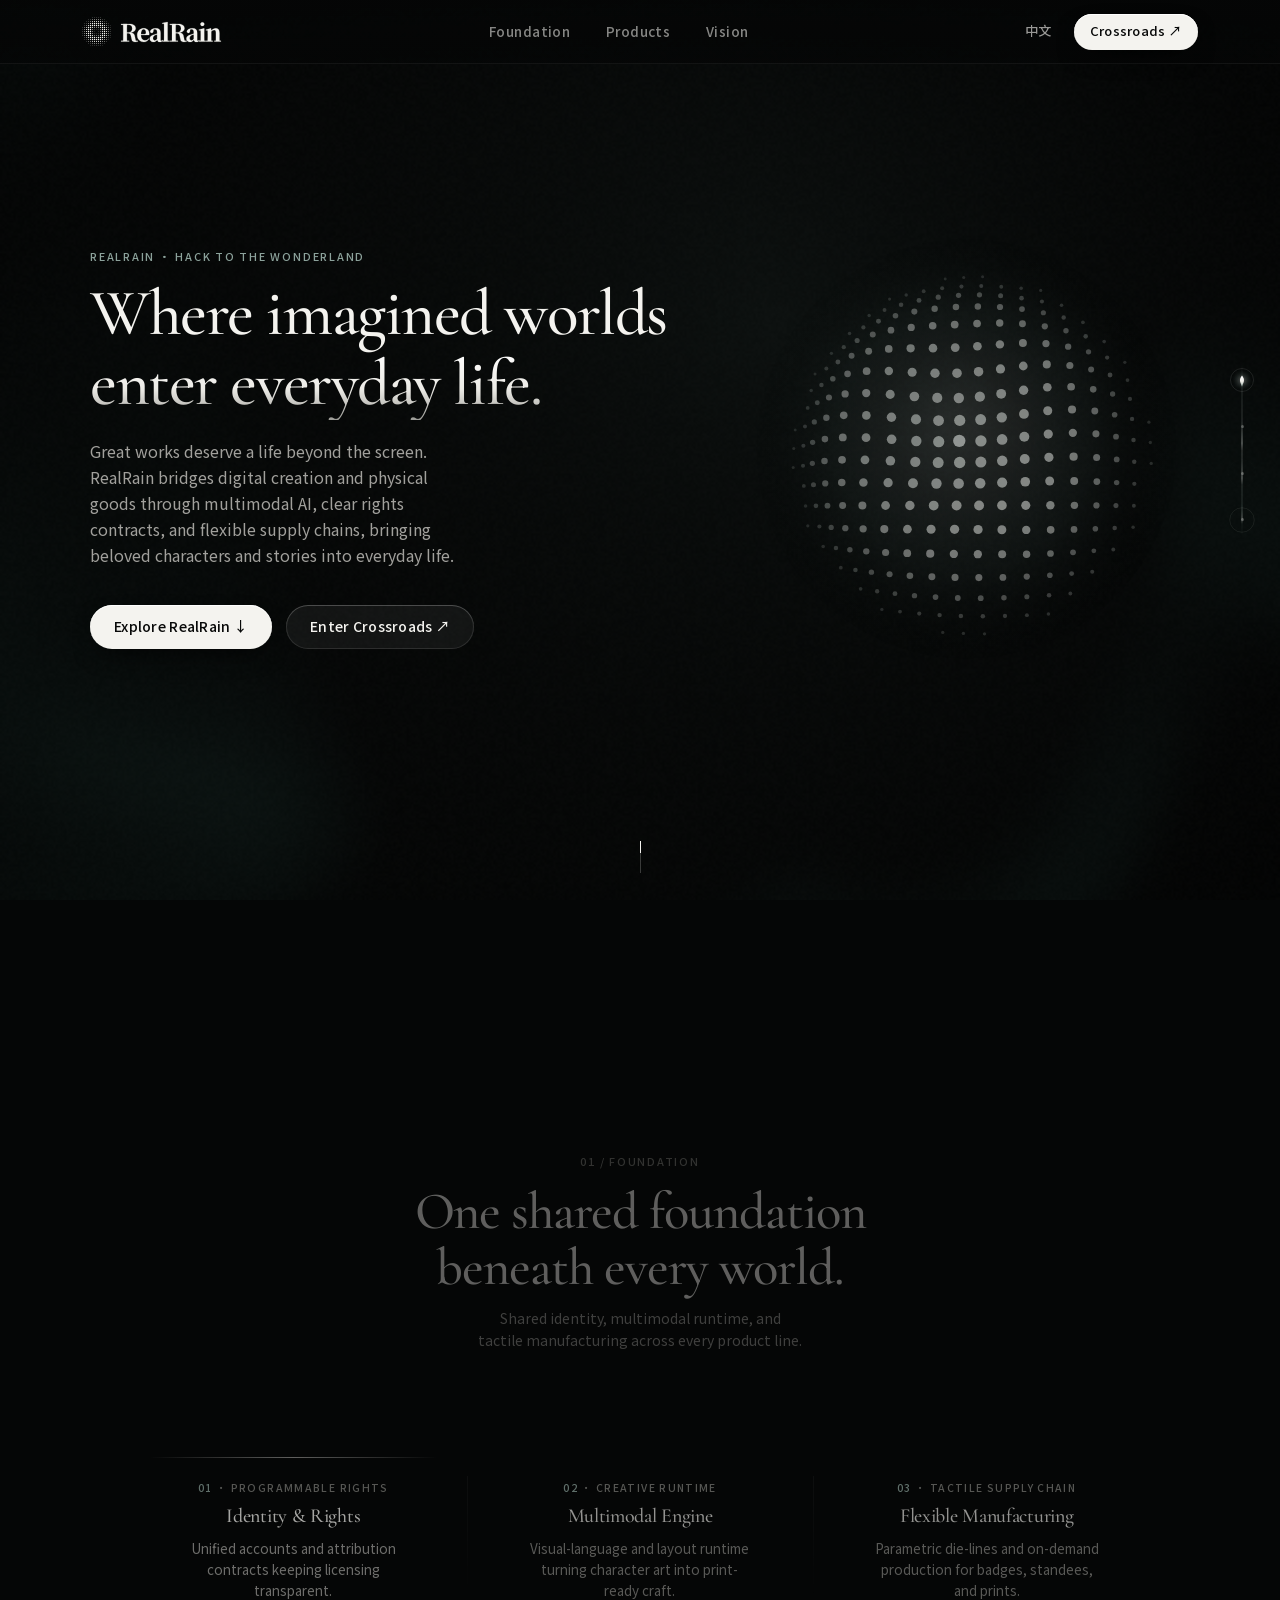
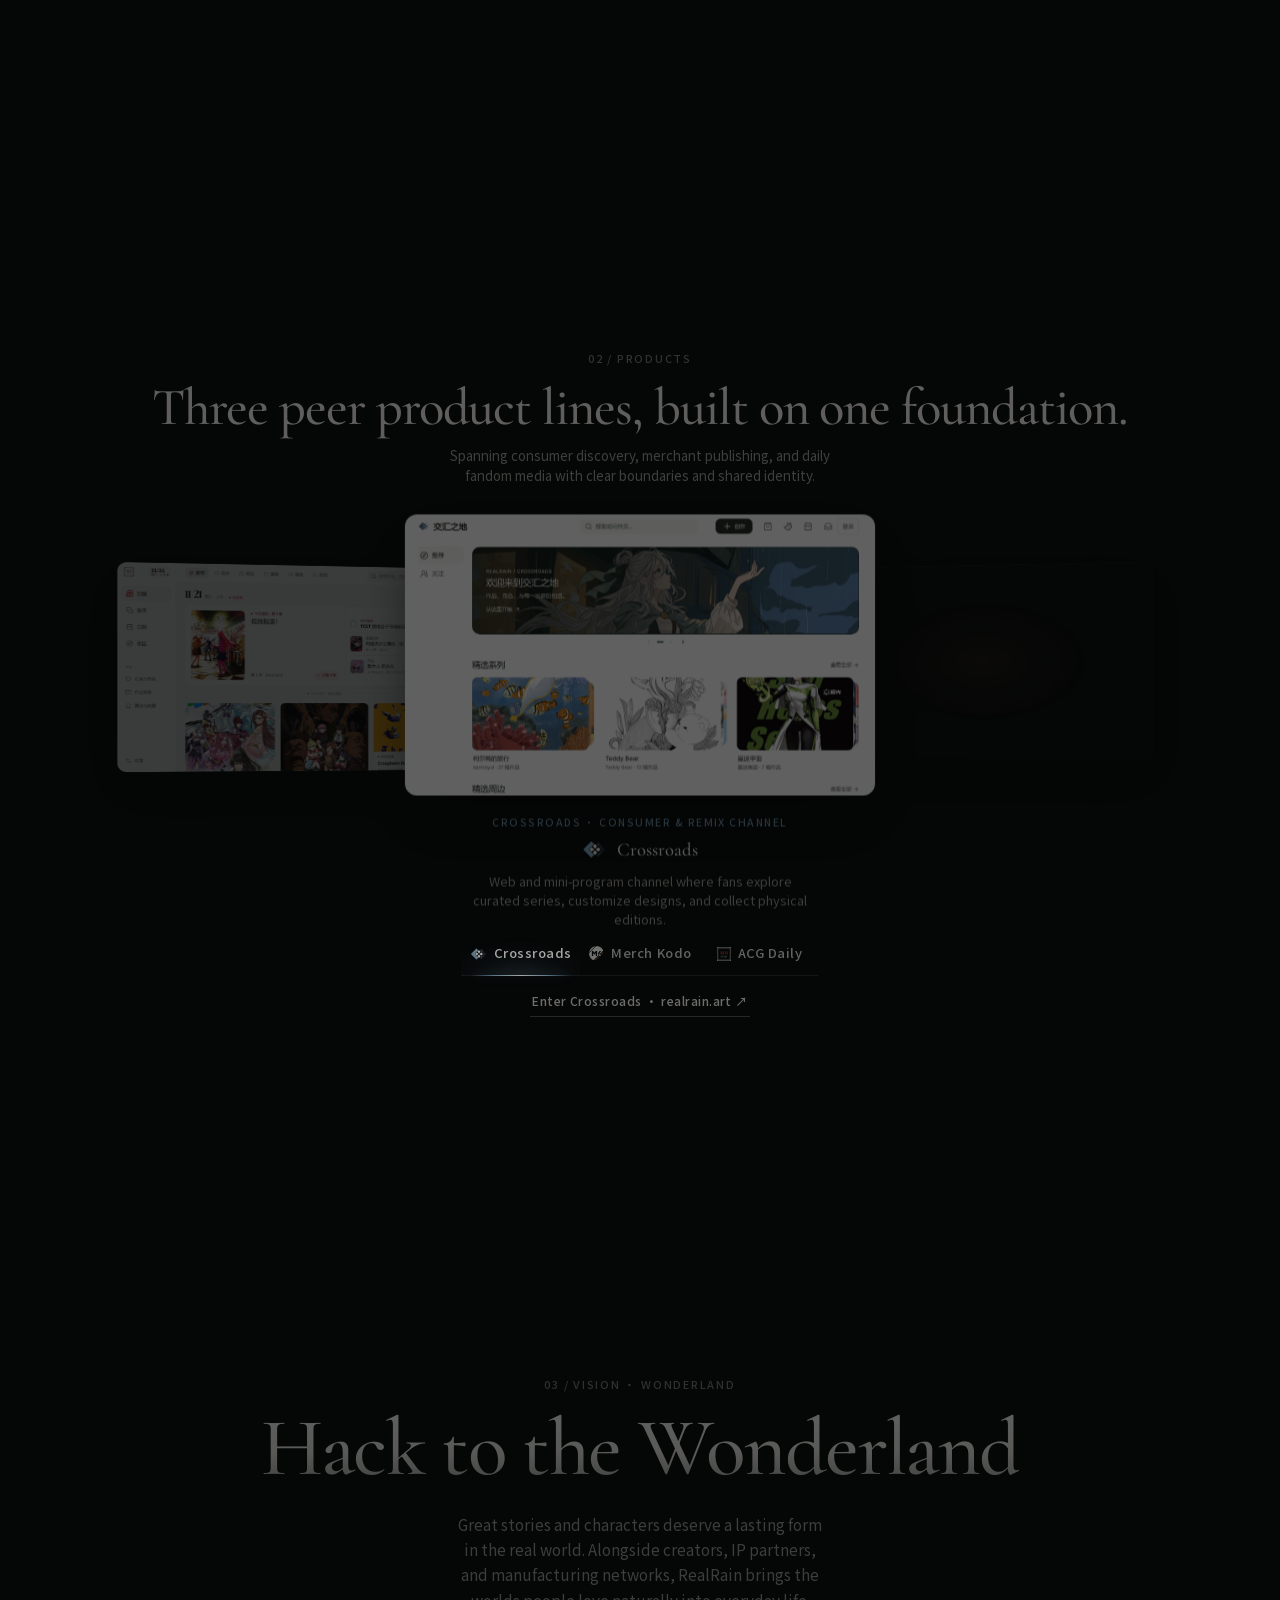
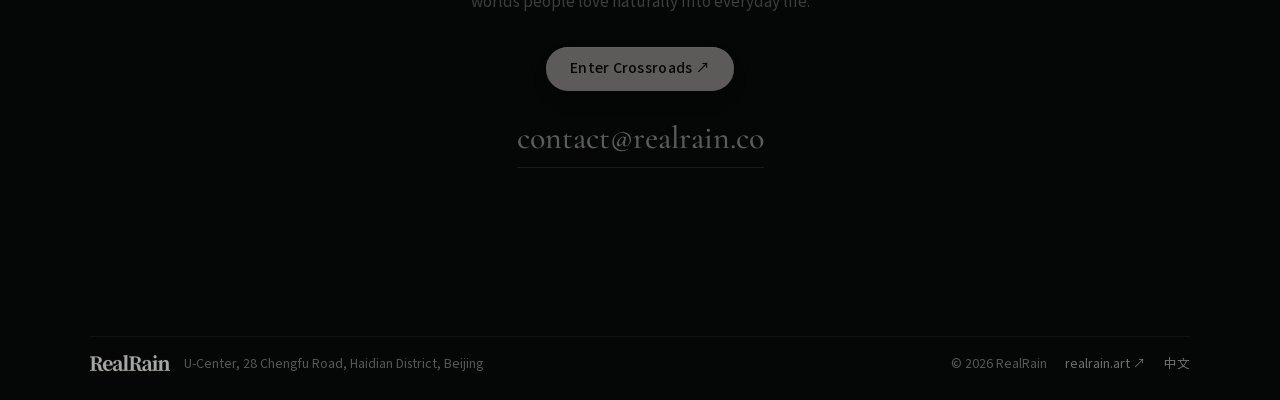
==== commit 6ffae22d: "fix(brand): align 28px emblem viewBox to CSS-snapped device-pixel grid across all widths and DPRs" ====
--- a/en/index.html
+++ b/en/index.html
@@ -65,9 +65,9 @@
   </script>
   <!--/email_off-->
   <style id="rrInlineStyles">@font-face{font-family:Cormorant Garamond;src:url(../assets/fonts/cormorant-garamond-500.woff2?v=20261119-13) format("woff2");font-weight:500;font-style:normal;font-display:swap}@font-face{font-family:"RealRain Serif SC";src:url(../assets/fonts/noto-serif-sc-500.woff2?v=20261119-13) format("woff2");font-weight:500;font-style:normal;font-display:swap}@font-face{font-family:RealRain Sans SC;src:url(../assets/fonts/noto-sans-sc-400.woff2?v=20261119-13) format("woff2");font-weight:400;font-style:normal;font-display:swap}@font-face{font-family:RealRain Sans SC;src:url(../assets/fonts/noto-sans-sc-500.woff2?v=20261119-13) format("woff2");font-weight:500;font-style:normal;font-display:swap}:root{--bg-obsidian: #050606;--ink-ivory: #F4F3EF;--ink-muted: #A1A09C;--ink-subtle: #7E7E79;--accent-mineral: #8CA29B;--font-display: "RealRain Serif SC", "Cormorant Garamond", "Songti SC", "Noto Serif SC", Georgia, serif;--font-sans: "RealRain Sans SC", -apple-system, BlinkMacSystemFont, "PingFang SC", "HarmonyOS Sans SC", "MiSans", "Microsoft YaHei", sans-serif;--font-eyebrow: -apple-system, BlinkMacSystemFont, "Segoe UI", "RealRain Sans SC", sans-serif;--container: 1220px;--header-h: 64px}html[lang=en]{--font-display: "Cormorant Garamond", "RealRain Serif SC", Georgia, serif;--font-sans: -apple-system, BlinkMacSystemFont, "Segoe UI", Roboto, "RealRain Sans SC", sans-serif}*,*:before,*:after{box-sizing:border-box}html{scroll-snap-type:y mandatory;scroll-behavior:smooth;-webkit-text-size-adjust:100%;background:var(--bg-obsidian)}html.is-programmatic-scroll{scroll-snap-type:none!important;scroll-behavior:auto!important}body{margin:0;font-family:var(--font-sans);font-size:15px;font-weight:400;line-height:1.62;color:var(--ink-ivory);background:var(--bg-obsidian);overflow-x:clip;-webkit-font-smoothing:antialiased;-moz-osx-font-smoothing:grayscale;text-rendering:optimizeLegibility}img{display:block;max-width:100%;height:auto}a{color:inherit;text-decoration:none}button{font:inherit;color:inherit;background:none;border:0;padding:0;cursor:pointer}a,button,.triptych-panel,.orbital-card,.orbital-stage,.orb-canvas,.dot-stop{-webkit-tap-highlight-color:transparent}:focus-visible{outline:1.5px solid rgba(244,243,239,.68);outline-offset:3px;border-radius:4px}.triptych-panel:focus,.triptych-panel:focus-visible{outline:none}.eco-tab:focus:not(:focus-visible),.dot-stop:focus:not(:focus-visible){outline:none}.dot-stop:focus-visible,.eco-tab:focus-visible{outline:1.5px solid rgba(244,243,239,.68);outline-offset:2px;border-radius:6px}.skip-link{position:fixed;left:-9999px;top:12px;z-index:200;padding:10px 18px;border-radius:999px;background:var(--ink-ivory);color:#080909;font-weight:500}.skip-link:focus{left:16px}.gl-bg{position:fixed;inset:0;width:100vw;height:100vh;display:block;z-index:0;pointer-events:none}.container{position:relative;z-index:2;width:min(100%,var(--container));margin-inline:auto;padding-inline:clamp(24px,5vw,60px)}.site-header{position:fixed;top:0;left:0;right:0;z-index:90;height:var(--header-h);background:linear-gradient(180deg,#050606e6,#050606bd);border-bottom:1px solid rgba(255,255,255,.055)}.header-inner{width:min(100%,var(--container));height:100%;margin-inline:auto;padding-inline:clamp(20px,4.5vw,52px);display:flex;align-items:center;justify-content:space-between;gap:18px}.header-brand{display:inline-flex;align-items:center;gap:10px;flex-shrink:0;min-height:40px;color:var(--ink-ivory)}.brand-emblem{width:28px;height:28px;display:block;flex-shrink:0;color:var(--ink-ivory)}.brand-wordmark{width:100px;height:20px;display:block;flex-shrink:0;color:var(--ink-ivory);overflow:visible}.header-nav{display:flex;align-items:center;gap:clamp(20px,2.8vw,40px);font-size:13.5px;font-weight:500;letter-spacing:.03em}.header-nav a{opacity:.54;padding-block:6px;white-space:nowrap;transition:opacity .14s ease,color .14s ease}.header-nav a:hover,.header-nav a.is-current{opacity:1;color:var(--ink-ivory)}.header-actions{display:flex;align-items:center;gap:14px;flex-shrink:0}.header-lang{font-size:13px;font-weight:500;letter-spacing:.05em;opacity:.62;padding:6px 8px;white-space:nowrap;transition:opacity .14s ease}.header-lang:hover{opacity:1}.btn{display:inline-flex;align-items:center;justify-content:center;gap:8px;min-height:44px;padding:0 24px;border-radius:999px;font-size:14px;font-weight:500;letter-spacing:.02em;white-space:nowrap;transition:transform .15s cubic-bezier(.2,.9,.3,1),background-color .14s ease,box-shadow .15s ease}.btn:active{transform:scale(.985);transition-duration:.1s}.btn-header-cta{min-height:36px;padding:0 16px;font-size:13px}.btn-luminous{background:var(--ink-ivory);color:#080909;box-shadow:inset 0 1px #fff,0 10px 26px -10px #000000d9}.btn-glass{background:#ffffff0e;color:var(--ink-ivory);box-shadow:inset 0 1px #ffffff24,inset 0 0 0 1px #ffffff1c}@media(hover:hover){.btn-luminous:hover{background:#fff;box-shadow:inset 0 1px #fff,0 14px 30px -8px #000000eb}.btn-glass:hover{background:#ffffff17;box-shadow:inset 0 1px #ffffff38,inset 0 0 0 1px #fff3}}.btn-luminous:active{background:var(--ink-ivory);box-shadow:inset 0 1px #ffffffb8,0 4px 14px -8px #000000e0}.btn-glass:active{background:#ffffff13;box-shadow:inset 0 1px #ffffff1a,inset 0 0 0 1px #ffffff26}.nav-toggle{display:none;flex-direction:column;align-items:center;justify-content:center;gap:6px;width:40px;height:40px;border-radius:999px}.nav-toggle-line{display:block;width:20px;height:1.5px;background:currentColor;border-radius:2px}.chapter-dots{position:fixed;right:clamp(10px,2vw,24px);top:50%;transform:translateY(-50%);z-index:80;user-select:none;touch-action:none}.dots-track{position:relative;display:flex;flex-direction:column;justify-content:space-between;align-items:center;width:28px;height:clamp(144px,22dvh,184px);padding-block:10px;cursor:ns-resize}.rain-rail-canvas{position:absolute;inset:0;width:100%;height:100%;pointer-events:none}.dot-stop{position:relative;z-index:2;width:24px;height:24px;display:flex;align-items:center;justify-content:center;cursor:pointer}.dot-stop:after{content:"";width:3px;height:3px;border-radius:50%;background:#f4f3ef47;transition:transform .16s ease,opacity .16s ease,background-color .16s ease}.dot-stop:hover:after{background:var(--ink-ivory);transform:scale(1.4)}.dot-stop.is-active:after{opacity:0}.mobile-drawer{position:fixed;inset:0;z-index:120;background:#050606f5;color:var(--ink-ivory);overflow-y:auto;overscroll-behavior:contain;opacity:0;visibility:hidden;pointer-events:none;transform:translate3d(0,10px,0);transition:opacity .14s cubic-bezier(.4,0,1,1),transform .14s cubic-bezier(.4,0,1,1),visibility 0s linear .14s}.mobile-drawer[hidden]{display:none}.mobile-drawer.is-open{opacity:1;visibility:visible;pointer-events:auto;transform:none;transition:opacity .24s cubic-bezier(.22,1,.36,1),transform .24s cubic-bezier(.22,1,.36,1),visibility 0s}.mobile-drawer.is-closing{visibility:visible;pointer-events:none}.mobile-drawer-inner{min-height:100dvh;display:flex;flex-direction:column;justify-content:space-between;padding:20px 24px 36px}.mobile-drawer-head{display:flex;align-items:center;justify-content:space-between;padding-bottom:16px;border-bottom:1px solid rgba(255,255,255,.08)}.drawer-brand{display:inline-flex;align-items:center;gap:9px;color:var(--ink-ivory)}.drawer-wordmark{height:19px;width:95px;display:block;flex-shrink:0;color:var(--ink-ivory);overflow:visible}.mobile-drawer-close{display:inline-flex;align-items:center;justify-content:center;min-height:44px;min-width:44px;padding:0 20px;border-radius:999px;border:1px solid rgba(255,255,255,.14);font-size:13px;transition:transform .15s cubic-bezier(.2,.9,.3,1),background-color .14s ease,border-color .14s ease}@media(hover:hover){.mobile-drawer-close:hover{background:#ffffff12;border-color:#ffffff42}}.mobile-drawer-close:active{transform:scale(.985);transition-duration:.1s;background:#ffffff1a;border-color:#ffffff4d}.mobile-drawer-nav{display:flex;flex-direction:column;margin-block:24px}.mobile-drawer-nav a{display:flex;align-items:baseline;gap:16px;padding:15px 0;font-family:var(--font-display);font-size:1.55rem;font-weight:500;border-bottom:1px solid rgba(255,255,255,.07);color:#f4f3efad;transition:color .14s ease}.mobile-drawer-nav a.is-current{color:var(--ink-ivory)}.mobile-drawer-nav a.is-current .drawer-num{color:var(--accent-mineral)}@media(hover:hover){.mobile-drawer-nav a:hover{color:var(--ink-ivory)}}.mobile-drawer-nav a:active{color:var(--ink-ivory)}.drawer-num{font-family:var(--font-eyebrow);font-variant-numeric:tabular-nums;font-size:11px;letter-spacing:.14em;color:var(--ink-subtle)}.mobile-drawer-foot{display:flex;flex-direction:column;gap:16px}.drawer-cta{width:100%}.drawer-meta{display:flex;align-items:center;justify-content:space-between;font-size:14px;color:var(--ink-muted)}.act{position:relative;min-height:100svh;height:100dvh;scroll-snap-align:start;scroll-snap-stop:always;overflow:hidden;display:flex;flex-direction:column;justify-content:center;padding-top:calc(var(--header-h) + clamp(12px,2.2dvh,26px));padding-bottom:clamp(16px,2.8dvh,30px)}.act>.container{transition:opacity .28s cubic-bezier(.22,1,.36,1)}.js-ready .act:not(.is-active)>.container{opacity:.68}.act-header,.orbital-stage{transition:opacity .3s cubic-bezier(.22,1,.36,1),transform .34s cubic-bezier(.22,1,.36,1)}.js-ready .act:not(.is-active) .act-header{opacity:.56;transform:translate3d(0,8px,0)}.js-ready .act:not(.is-active) .orbital-stage,.js-ready .act:not(.is-active) .contact-center{opacity:.54;transform:translate3d(0,12px,0)}.eyebrow{margin:0 0 clamp(8px,1.4dvh,14px);font-family:var(--font-eyebrow);font-variant-numeric:tabular-nums;font-size:11px;font-weight:500;letter-spacing:.16em;text-transform:uppercase;color:var(--ink-subtle)}.act-header{margin-bottom:clamp(18px,3.2dvh,34px)}.act-header-compact{margin-bottom:clamp(16px,2.6dvh,28px)}.act-title{margin:0;font-family:var(--font-display);font-size:clamp(1.85rem,3.5vw,3.05rem);font-weight:500;line-height:1.18;letter-spacing:-.02em;color:var(--ink-ivory);text-wrap:balance}html[lang=en] .act-title{font-size:clamp(2.15rem,4.1vw,3.5rem);line-height:1.08}.act-lead{margin:clamp(8px,1.2dvh,12px) 0 0;max-width:58ch;font-size:clamp(13.5px,1.1vw,15.5px);line-height:1.58;color:var(--ink-muted);text-wrap:balance}.platinum-text{background:linear-gradient(180deg,#fff,#ecebe6 56%,#9c9c97);-webkit-background-clip:text;background-clip:text;color:transparent}.reveal-line>span{display:block}.reveal-line>span,.reveal-fade{transition:opacity .22s ease}.cover-act{padding-top:var(--header-h);padding-bottom:clamp(18px,3dvh,30px)}.cover-container{height:100%;display:flex;flex-direction:column;justify-content:space-between}.cover-grid{flex:1 1 auto;display:grid;grid-template-columns:minmax(0,1.15fr) minmax(0,.85fr);align-items:center;gap:clamp(20px,4vw,48px)}.cover-copy .eyebrow{color:var(--accent-mineral)}.cover-title{margin:0 0 clamp(14px,2.2dvh,24px);font-family:var(--font-display);font-size:clamp(2.45rem,5.1vw,4.45rem);font-weight:500;line-height:1.13;letter-spacing:-.022em;color:var(--ink-ivory)}html[lang=en] .cover-title{font-size:clamp(2.55rem,5.1vw,4.45rem);line-height:1.08}.cover-sub{margin:0 0 clamp(24px,4dvh,40px);font-size:clamp(15px,1.25vw,17.5px);color:var(--ink-muted);max-width:48ch;text-wrap:balance}.cover-actions{display:flex;flex-wrap:wrap;align-items:center;gap:14px}.cover-sculpture{position:relative;display:flex;align-items:center;justify-content:center;width:100%;height:clamp(280px,52dvh,490px)}.orb-canvas{width:100%;height:100%;display:block;touch-action:none;user-select:none;-webkit-user-select:none;cursor:grab}.orb-canvas:active{cursor:grabbing}.scroll-drop{align-self:center;display:flex;align-items:flex-end;justify-content:center;width:32px;height:40px}.scroll-drop-line{position:relative;width:1px;height:32px;background:#f4f3ef38;overflow:hidden}.scroll-drop-line:after{content:"";position:absolute;left:0;top:0;width:1px;height:12px;background:var(--ink-ivory);animation:dropBead 2.1s cubic-bezier(.4,0,.2,1) infinite}@keyframes dropBead{0%{transform:translate3d(0,-12px,0);opacity:0}25%{opacity:1}75%{opacity:.9}to{transform:translate3d(0,32px,0);opacity:0}}.orbital-stage{position:relative;width:100%;perspective:1600px;touch-action:pan-y;user-select:none;cursor:grab}.orbital-stage.is-dragging{cursor:grabbing}.orbital-ring{position:relative;width:100%;height:100%;transform-style:preserve-3d;pointer-events:none}.orbital-card{position:absolute;left:50%;top:50%;transform-origin:center center;pointer-events:auto}#platform.is-active .orbital-card{will-change:transform,opacity}.orbital-card:not(.is-center){cursor:pointer}.foundation-container{display:flex;flex-direction:column;align-items:center}.foundation-header{text-align:center;max-width:680px;margin:0 auto clamp(68px,12.5dvh,124px)}.foundation-header .act-lead{margin-inline:auto}.strata-canvas{position:absolute;inset:0;width:100%;height:100%;display:block;z-index:1;pointer-events:none}.triptych-rail{position:relative;width:min(100%,1040px);margin-inline:auto;height:1px;background:transparent;overflow:hidden}.triptych-beam{display:block;width:33.3333%;height:1px;background:linear-gradient(90deg,#f4f3ef00 8%,#f4f3ef8f,#8ca29b00 92%);transform:translate3d(calc(var(--active-what, 0) * 100%),0,0);transition:transform .28s cubic-bezier(.22,1,.36,1);will-change:transform}.triptych-deck{width:min(100%,1040px);margin-inline:auto;display:grid;grid-template-columns:repeat(3,minmax(0,1fr));align-items:start;gap:0}.triptych-panel{position:relative;padding:clamp(18px,2.4dvh,28px) clamp(16px,2vw,28px) clamp(8px,1.4dvh,16px);display:flex;flex-direction:column;align-items:center;text-align:center;justify-content:flex-start;gap:8px;background:transparent;border:0;box-shadow:none;cursor:default}.triptych-panel:not(:first-child):before{content:"";position:absolute;left:0;top:18px;bottom:8px;width:1px;background:linear-gradient(180deg,#ffffff0f,#fff0);pointer-events:none}.card-kicker{font-family:var(--font-eyebrow);font-variant-numeric:tabular-nums;font-size:10.5px;font-weight:500;letter-spacing:.13em;text-transform:uppercase;color:var(--ink-subtle)}.card-num{color:var(--accent-mineral)}.triptych-panel h3{margin:0;font-family:var(--font-display);font-size:clamp(1.2rem,1.56vw,1.44rem);font-weight:500;line-height:1.28;letter-spacing:-.015em;color:var(--ink-ivory);opacity:.88;transition:opacity .2s ease}@media(hover:hover){.triptych-panel:hover h3{opacity:1}}.triptych-panel.is-expanded h3{opacity:1}.card-brief-wrap{display:block}.card-brief{margin:0 auto;max-width:28ch;font-size:13.5px;line-height:1.56;color:var(--ink-muted);opacity:.8;transition:opacity .2s ease}@media(hover:hover){.triptych-panel:hover .card-brief{opacity:1}}.triptych-panel.is-expanded .card-brief{opacity:1}.stage-container{display:flex;flex-direction:column;align-items:center}.stage-header{text-align:center;margin-bottom:clamp(10px,1.8dvh,18px)}.stage-sub{margin:clamp(6px,1dvh,10px) auto 0;max-width:58ch;font-size:clamp(13px,1.05vw,14.5px);line-height:1.52;color:var(--ink-muted);text-wrap:balance}.orbital-stage-quad{height:clamp(290px,47dvh,430px)}.stage-plate{width:min(76vw,524px);height:100%;margin:0;display:flex;flex-direction:column;align-items:center;justify-content:space-between;gap:10px;background:none;border:0;box-shadow:none;overflow:visible}#platform{--stage-glow: #84B0CA;--stage-glow-rgb: 132, 176, 202}.plate-art{position:relative;width:100%;flex:1 1 auto;min-height:0;display:flex;align-items:center;justify-content:center}.plate-art:before{content:"";position:absolute;inset:6% 10%;border-radius:50%;background:radial-gradient(closest-side,rgba(140,162,155,.09),transparent 76%);pointer-events:none}[data-ring-card="0"] .plate-art:before{background:radial-gradient(closest-side,rgba(132,176,202,.14),transparent 76%)}[data-ring-card="1"] .plate-art:before{background:radial-gradient(closest-side,rgba(204,166,123,.15),transparent 76%)}[data-ring-card="2"] .plate-art:before{background:radial-gradient(closest-side,rgba(229,77,62,.14),transparent 76%)}.plate-art .main-art{position:relative;z-index:1;max-width:96%;max-height:95%;width:auto;height:auto;object-fit:contain;border-radius:12px;box-shadow:0 26px 54px -18px #000000eb,0 0 0 1px #ffffff1a;pointer-events:none;transition:box-shadow .18s ease}.orbital-card:not(.is-center):hover .main-art{box-shadow:0 26px 54px -18px #000000eb,0 0 0 1px #f4f3ef57}.plate-meta{text-align:center;max-width:44ch;padding-inline:8px;transition:opacity .18s ease}.plate-kicker{display:block;margin-bottom:4px;font-family:var(--font-eyebrow);font-size:10.5px;font-weight:500;letter-spacing:.14em;text-transform:uppercase;color:var(--accent-mineral)}[data-ring-card="0"] .plate-kicker{color:#84b0ca}[data-ring-card="1"] .plate-kicker{color:#cca67b}[data-ring-card="2"] .plate-kicker{color:#e54d3e}.plate-title-row{display:inline-flex;align-items:center;justify-content:center;gap:9px}.plate-logo{display:block;flex-shrink:0}.plate-logo--crossroads{width:26px;height:26px}.plate-logo--merchkodo{width:24px;height:24px}.plate-logo--acgdaily{width:22px;height:22px}.plate-meta h3{margin:0;font-family:var(--font-display);font-size:clamp(1.12rem,1.45vw,1.32rem);font-weight:500;color:var(--ink-ivory)}.plate-meta p{margin:4px 0 0;font-size:12.8px;line-height:1.5;color:var(--ink-muted)}.stage-foot{margin-top:clamp(10px,1.8dvh,18px);display:flex;flex-direction:column;align-items:center;gap:12px}.eco-bar{position:relative;display:grid;grid-template-columns:repeat(3,minmax(0,1fr));align-items:center;width:min(100%,432px);padding:0;background:transparent;border:0;border-bottom:1px solid rgba(255,255,255,.09);border-radius:0}.eco-thumb{position:absolute;top:0;bottom:-1px;left:0;width:33.3333%;background:radial-gradient(ellipse 76% 95% at 50% 100%,rgba(var(--stage-glow-rgb, 132, 176, 202),.18),rgba(var(--stage-glow-rgb, 132, 176, 202),.05) 54%,#05060600);transform:translate3d(calc(var(--stage-idx, 0) * 100%),0,0);transition:transform .3s cubic-bezier(.22,1,.36,1),background .24s ease;pointer-events:none;z-index:0}.eco-thumb:after{content:"";position:absolute;left:8%;right:8%;bottom:0;height:1.5px;background:linear-gradient(90deg,rgba(244,243,239,0) 0%,var(--stage-glow, #84B0CA) 24%,#F4F3EF 50%,var(--stage-glow, #84B0CA) 76%,rgba(132,176,202,0) 100%);box-shadow:0 0 12px rgba(var(--stage-glow-rgb, 132, 176, 202),.48);transition:background .24s ease,box-shadow .24s ease}.eco-tab{position:relative;z-index:1;display:inline-flex;align-items:center;justify-content:center;gap:6px;padding:9px 8px 11px;border-radius:0;font-family:var(--font-eyebrow);font-size:13px;font-weight:500;letter-spacing:.04em;color:#f4f3ef94;white-space:nowrap;transition:color .18s ease}.eco-tab-logo{display:block;flex-shrink:0;opacity:.68;transition:opacity .18s ease}.eco-tab-logo--crossroads{width:18px;height:18px}.eco-tab-logo--merchkodo{width:17px;height:17px}.eco-tab-logo--acgdaily{width:16px;height:16px}.eco-tab.is-active .eco-tab-logo{opacity:1}@media(hover:hover){.eco-tab:hover{color:#f4f3efcc}}.eco-tab:focus-visible{color:#f4f3efcc}.eco-tab.is-active,.eco-tab.is-active:focus-visible{color:var(--ink-ivory)}@media(hover:hover){.eco-tab.is-active:hover{color:var(--ink-ivory)}}.stage-link{font-family:var(--font-eyebrow);font-size:12px;font-weight:500;letter-spacing:.04em;color:var(--ink-muted);padding:4px 2px;border-bottom:1px solid rgba(244,243,239,.2);transition:color .14s ease,border-color .14s ease}.stage-link:hover{color:var(--ink-ivory);border-color:var(--ink-ivory)}.contact-act{justify-content:space-between;padding-bottom:clamp(16px,3dvh,30px)}.contact-container{flex:1 1 auto;height:100%;display:flex;flex-direction:column;justify-content:space-between}.contact-center{text-align:center;max-width:820px;margin-inline:auto;transform-style:preserve-3d;transition:opacity .3s cubic-bezier(.22,1,.36,1),transform .34s cubic-bezier(.22,1,.36,1)}.slogan-monolith{margin:0 0 clamp(14px,2.4dvh,22px);font-family:Cormorant Garamond,"RealRain Serif SC",Georgia,serif;font-size:clamp(2.5rem,6.4vw,5.2rem);font-weight:500;line-height:1.04;letter-spacing:-.02em}.vision-lead{margin:0 auto clamp(22px,3.6dvh,34px);max-width:54ch;font-size:clamp(14.5px,1.2vw,16.5px);line-height:1.65;color:var(--ink-muted);text-wrap:balance}.contact-actions{display:flex;flex-direction:column;align-items:center;gap:clamp(14px,2.4dvh,22px)}.contact-mail{display:inline-block;font-family:Cormorant Garamond,"RealRain Serif SC",Georgia,serif;font-size:clamp(1.35rem,2.5vw,2rem);font-weight:500;color:var(--ink-ivory);border-bottom:1px solid rgba(255,255,255,.24);padding-bottom:3px;word-break:break-word;transition:color .14s ease,border-color .14s ease,transform .16s cubic-bezier(.2,.9,.3,1)}.contact-mail:hover{color:#fff;border-color:#fff}.colophon{padding-top:16px;border-top:1px solid rgba(255,255,255,.08);display:flex;flex-wrap:wrap;align-items:center;justify-content:space-between;gap:10px 24px;font-size:12.5px;color:var(--ink-subtle)}.colophon-left{display:flex;flex-wrap:wrap;align-items:center;gap:8px 14px}.colophon-wordmark{width:80px;height:16px;display:block;flex-shrink:0;color:var(--ink-ivory);overflow:visible}.colophon-sep{padding-left:12px;border-left:1px solid rgba(255,255,255,.16);color:var(--ink-muted)}.colophon-right{display:flex;flex-wrap:wrap;align-items:center;gap:10px 18px}.colophon-right a{color:var(--ink-muted);transition:color .14s ease}.colophon-right a:hover{color:var(--ink-ivory)}@media(prefers-reduced-motion:reduce){html{scroll-behavior:auto}*,*:before,*:after{animation:none!important;transition:none!important}}@media(max-width:960px){.header-nav,.btn-header-cta{display:none}.nav-toggle{display:inline-flex}.cover-grid{grid-template-columns:minmax(0,1fr);align-content:center;gap:clamp(14px,2.5dvh,24px)}.cover-sculpture{order:-1;width:100%;height:auto;justify-content:center}.cover-sculpture .orb-canvas{width:min(56vw,240px);height:min(56vw,240px);margin-inline:auto}.triptych-rail{display:none}.foundation-header{align-items:center;text-align:center;margin-bottom:clamp(44px,7.5dvh,68px)}.triptych-deck{display:flex;flex-direction:column;align-items:center;overflow:visible;gap:0;margin:0 auto;width:100%;border-bottom:0}.triptych-panel{flex:none;width:min(100%,350px);padding:11px 0;border:0;border-top:1px solid rgba(255,255,255,.08);align-items:center;text-align:center;gap:3px;outline:none}.triptych-panel:not(:first-child):before{display:none}.triptych-panel .card-num,.triptych-panel .card-kicker{color:var(--accent-mineral)}.triptych-panel h3,.card-brief{opacity:1;text-align:center}.card-brief-wrap{display:block;opacity:1}.orbital-stage-quad{height:clamp(240px,40dvh,330px)}.stage-plate{width:min(82vw,430px);gap:8px}}@media(max-width:640px){:root{--header-h: 56px}.container,.header-inner{padding-inline:20px}.header-brand{gap:9px}.brand-emblem{width:24px;height:24px}.brand-wordmark{width:90px;height:18px}.chapter-dots{right:3px;pointer-events:none;opacity:.68}.dots-track{width:12px;height:96px;padding-block:4px}.dot-stop{width:12px;height:18px}.cover-grid{gap:clamp(16px,3dvh,26px)}.cover-title{font-size:clamp(2.05rem,8.6vw,2.75rem);margin-bottom:12px}html[lang=en] .cover-title{font-size:clamp(2.12rem,8.8vw,2.85rem)}.act-title{font-size:clamp(1.48rem,6vw,1.92rem)}html[lang=en] .act-title{font-size:clamp(1.36rem,5.5vw,1.78rem);line-height:1.12}.cover-sub{font-size:14px;line-height:1.58;margin-bottom:20px}.cover-actions{display:grid;grid-template-columns:repeat(2,minmax(0,1fr));gap:10px;width:100%}.cover-actions .btn{width:100%;min-height:44px;padding:0 12px;font-size:13.5px}.act-lead,.stage-sub{font-size:13.5px;line-height:1.5;margin-top:7px;max-width:none}.cover-sculpture{height:auto}.cover-sculpture .orb-canvas{width:min(58vw,224px);height:min(58vw,224px)}.act-header,.act-header-compact,.stage-header{margin-bottom:clamp(14px,2.2dvh,20px)}.foundation-header{margin-bottom:clamp(44px,8dvh,68px)}.triptych-deck{margin-bottom:0}.triptych-panel{width:min(100%,336px);padding:10px 0;gap:2px}.triptych-panel h3{font-size:1.08rem}.card-brief{font-size:12.5px;line-height:1.44}.orbital-stage{width:100vw;max-width:none}.orbital-stage-quad{height:clamp(228px,36dvh,292px)}.stage-plate{width:min(74vw,294px)}.plate-meta{padding-inline:2px}.plate-title-row{gap:7px}.plate-logo--crossroads{width:21px;height:21px}.plate-logo--merchkodo{width:20px;height:20px}.plate-logo--acgdaily{width:18.5px;height:18.5px}.plate-meta h3{font-size:1.14rem}.plate-meta p{font-size:12.8px;line-height:1.46}.stage-foot{margin-top:clamp(10px,1.8dvh,16px);gap:10px}.eco-bar{width:min(100%,352px);padding:0}.eco-thumb{top:0;bottom:-1px;left:0;width:33.3333%;transition:transform .32s cubic-bezier(.22,1,.36,1),background .24s ease}.eco-tab{gap:5px;padding:8px 4px 10px;font-size:12.2px}.eco-tab-logo--crossroads{width:15.5px;height:15.5px}.eco-tab-logo--merchkodo{width:14.5px;height:14.5px}.eco-tab-logo--acgdaily{width:13px;height:13px}.stage-link{font-size:11.8px}.contact-center{text-align:center}.slogan-monolith{font-size:clamp(2.15rem,9.2vw,3.05rem);margin-bottom:12px}.vision-lead{font-size:14px;line-height:1.58;margin-bottom:20px}.contact-mail{font-size:clamp(1.32rem,5.8vw,1.9rem)}.colophon{flex-direction:column;align-items:flex-start;text-align:left;gap:8px;padding-top:14px;font-size:11.8px}.colophon-left{gap:6px 12px}.colophon-sep{border-left:0;padding-left:0}.colophon-right{gap:8px 16px}}@media(max-width:359px){.container,.header-inner{padding-inline:16px}.cover-actions{gap:8px}.cover-actions .btn{min-height:38px;padding:0 8px;font-size:11.8px}.eco-tab{font-size:11.2px;padding:7px 2px 9px}}@media(max-width:640px)and (max-height:700px){.act{padding-top:calc(var(--header-h) + 6px);padding-bottom:10px}.eyebrow{margin-bottom:4px}.act-header,.act-header-compact,.stage-header{margin-bottom:8px}.foundation-header{margin-bottom:24px}.cover-grid{gap:10px}.cover-title{font-size:clamp(1.78rem,7.8vw,2.35rem);margin-bottom:8px}html[lang=en] .cover-title{font-size:clamp(1.85rem,8vw,2.45rem)}.cover-sub{font-size:12.2px;line-height:1.42;margin-bottom:12px}.cover-actions .btn{min-height:36px;padding:0 10px;font-size:12px}.scroll-drop{display:none}.act-title,html[lang=en] .act-title{font-size:clamp(1.16rem,4.9vw,1.55rem);line-height:1.14}.act-lead,.stage-sub{font-size:11.6px;line-height:1.35;margin-top:4px}.triptych-deck{margin-bottom:0}.triptych-panel{padding:7px 0;gap:2px}.triptych-panel h3{font-size:.98rem}.card-brief{font-size:11.2px;line-height:1.32}.orbital-stage-quad{height:176px}.plate-meta h3{font-size:1.02rem}.stage-foot{margin-top:6px;gap:6px}.eco-tab{font-size:11px;padding:5px 4px 7px}.slogan-monolith{font-size:clamp(2.1rem,8.8vw,3rem);margin-bottom:10px}.vision-lead{font-size:12px;line-height:1.42;margin-bottom:14px}.contact-mail{font-size:clamp(1.2rem,5.4vw,1.7rem)}.plate-meta p{font-size:11px;line-height:1.32}.colophon{padding-top:10px;gap:5px;font-size:11px}.cover-sculpture{height:auto}.cover-sculpture .orb-canvas{width:min(40vw,128px);height:min(40vw,128px)}}@media(max-height:600px){html{scroll-snap-type:y proximity}.act{height:auto;min-height:100svh;overflow:visible;padding-top:calc(var(--header-h) + 28px);padding-bottom:36px}}</style>
-  <script type="module" id="rrInlineScript">(function(){"use strict";document.documentElement.classList.add("js-ready");function Pe(){var a=document.getElementById("glCanvas");if(!a)return;var r=window.matchMedia("(prefers-reduced-motion: reduce)").matches,i={scroll:0,scrollTarget:0,mx:.5,my:.5,mxTarget:.5,myTarget:.5,rx:.5,ry:.5,rippleT:-10},c=performance.now();function A(){c=performance.now()}window.addEventListener("pointermove",function(E){i.mxTarget=E.clientX/Math.max(1,window.innerWidth),i.myTarget=1-E.clientY/Math.max(1,window.innerHeight),A()},{passive:!0}),window.addEventListener("pointerdown",function(E){i.rx=E.clientX/Math.max(1,window.innerWidth),i.ry=1-E.clientY/Math.max(1,window.innerHeight),i.rippleT=performance.now()*.001,A()},{passive:!0});function U(){var E=Math.max(1,document.documentElement.scrollHeight-window.innerHeight);i.scrollTarget=Math.max(0,Math.min(1,window.scrollY/E)),A()}window.addEventListener("scroll",U,{passive:!0}),U();var n=a.getContext("webgl",{alpha:!1,antialias:!1,depth:!1,stencil:!1})||a.getContext("experimental-webgl",{alpha:!1,antialias:!1,depth:!1,stencil:!1});if(n){let E=function(O,P){var W=n.createShader(O);return n.shaderSource(W,P),n.compileShader(W),n.getShaderParameter(W,n.COMPILE_STATUS)?W:(n.deleteShader(W),null)};var L=["attribute vec2 aPos;","void main() { gl_Position = vec4(aPos, 0.0, 1.0); }"].join(`
+  <script type="module" id="rrInlineScript">(function(){"use strict";document.documentElement.classList.add("js-ready");function Pe(){var a=document.getElementById("glCanvas");if(!a)return;var r=window.matchMedia("(prefers-reduced-motion: reduce)").matches,i={scroll:0,scrollTarget:0,mx:.5,my:.5,mxTarget:.5,myTarget:.5,rx:.5,ry:.5,rippleT:-10},v=performance.now();function A(){v=performance.now()}window.addEventListener("pointermove",function(E){i.mxTarget=E.clientX/Math.max(1,window.innerWidth),i.myTarget=1-E.clientY/Math.max(1,window.innerHeight),A()},{passive:!0}),window.addEventListener("pointerdown",function(E){i.rx=E.clientX/Math.max(1,window.innerWidth),i.ry=1-E.clientY/Math.max(1,window.innerHeight),i.rippleT=performance.now()*.001,A()},{passive:!0});function U(){var E=Math.max(1,document.documentElement.scrollHeight-window.innerHeight);i.scrollTarget=Math.max(0,Math.min(1,window.scrollY/E)),A()}window.addEventListener("scroll",U,{passive:!0}),U();var n=a.getContext("webgl",{alpha:!1,antialias:!1,depth:!1,stencil:!1})||a.getContext("experimental-webgl",{alpha:!1,antialias:!1,depth:!1,stencil:!1});if(n){let E=function(O,P){var W=n.createShader(O);return n.shaderSource(W,P),n.compileShader(W),n.getShaderParameter(W,n.COMPILE_STATUS)?W:(n.deleteShader(W),null)};var L=["attribute vec2 aPos;","void main() { gl_Position = vec4(aPos, 0.0, 1.0); }"].join(`
 `),h=["precision mediump float;","uniform vec2 uRes;","uniform float uTime;","uniform vec2 uMouse;","uniform float uScroll;","uniform vec2 uRipple;","uniform float uRippleAge;","","float hash(vec2 p) {","  p = fract(p * vec2(123.34, 456.21));","  p += dot(p, p + 45.32);","  return fract(p.x * p.y);","}","","float noise(vec2 p) {","  vec2 i = floor(p);","  vec2 f = fract(p);","  vec2 u = f * f * (3.0 - 2.0 * f);","  return mix(","    mix(hash(i + vec2(0.0, 0.0)), hash(i + vec2(1.0, 0.0)), u.x),","    mix(hash(i + vec2(0.0, 1.0)), hash(i + vec2(1.0, 1.0)), u.x),","    u.y","  );","}","","float fbm(vec2 p) {","  float v = 0.0;","  float a = 0.56;","  mat2 rot = mat2(0.8, 0.6, -0.6, 0.8);","  for (int i = 0; i < 2; i++) {","    v += a * noise(p);","    p = rot * p * 2.04;","    a *= 0.44;","  }","  return v;","}","","void main() {","  vec2 uv = gl_FragCoord.xy / uRes;","  float aspect = uRes.x / max(1.0, uRes.y);","  float portrait = clamp(1.0 - aspect, 0.0, 0.55);","  vec2 scale = vec2(max(aspect, 0.72), max(1.0, 1.0 + portrait * 0.18));","  vec2 p = (uv - 0.5) * scale;","","  vec2 m = (uMouse - 0.5) * scale;","  float md = length(p - m);","  p += normalize(p - m + 0.001) * exp(-md * 2.4) * 0.05;","","  float t = uTime * 0.14;","  vec2 q = vec2(fbm(p * 1.4 + t + uScroll * 1.1), fbm(p * 1.4 + vec2(4.2, 1.7) - t * 0.8));","  float f = fbm(p * 1.9 + q * 1.65 + vec2(uScroll * 0.8, -uScroll * 0.5));","","  float ribbon = smoothstep(0.38, 0.74, f);","  float filament = pow(smoothstep(0.52, 0.84, f), 2.1);","","  vec2 rp = (uv - uRipple) * scale;","  float rd = length(rp);","  float wave = 0.0;","  if (uRippleAge >= 0.0 && uRippleAge < 2.2) {","    float radius = uRippleAge * 0.55;","    wave = exp(-abs(rd - radius) * 28.0) * exp(-uRippleAge * 1.4) * 0.30;","  }","","  vec3 baseObsidian = vec3(0.018, 0.021, 0.020);","  vec3 mineralStone = vec3(0.055, 0.098, 0.090);","  vec3 silverMist = vec3(0.27, 0.35, 0.335);","","  vec3 col = mix(baseObsidian, mineralStone, ribbon * 0.92);","  col += silverMist * (filament * 0.25 + wave);","  col += vec3(0.15, 0.21, 0.195) * exp(-md * 2.8) * 0.22;","  col *= 1.0 - smoothstep(0.34, 1.08 + portrait * 0.22, length(p * vec2(mix(0.78, 0.68, portrait), 0.95))) * mix(0.62, 0.44, portrait);","  col += (hash(gl_FragCoord.xy) - 0.5) * 0.012;","","  gl_FragColor = vec4(col, 1.0);","}"].join(`
-`),b=E(n.VERTEX_SHADER,L),m=E(n.FRAGMENT_SHADER,h),u=b&&m?n.createProgram():null;if(u&&(n.attachShader(u,b),n.attachShader(u,m),n.linkProgram(u)),u&&n.getProgramParameter(u,n.LINK_STATUS)){n.useProgram(u);var x=n.createBuffer();n.bindBuffer(n.ARRAY_BUFFER,x),n.bufferData(n.ARRAY_BUFFER,new Float32Array([-1,-1,1,-1,-1,1,1,1]),n.STATIC_DRAW);var I=n.getAttribLocation(u,"aPos");n.enableVertexAttribArray(I),n.vertexAttribPointer(I,2,n.FLOAT,!1,0,0);var C=n.getUniformLocation(u,"uRes"),k=n.getUniformLocation(u,"uTime"),l=n.getUniformLocation(u,"uMouse"),d=n.getUniformLocation(u,"uScroll"),v=n.getUniformLocation(u,"uRipple"),y=n.getUniformLocation(u,"uRippleAge"),q=function(){var O=Math.min(.45,640/Math.max(1,window.innerWidth));a.width=Math.max(1,Math.round(window.innerWidth*O)),a.height=Math.max(1,Math.round(window.innerHeight*O)),n.viewport(0,0,a.width,a.height),A()};window.addEventListener("resize",q,{passive:!0}),q();var N=performance.now(),B=0,j=0,Z=function(O){if(j=0,!document.hidden){var P=typeof O=="number"?O:performance.now(),W=P*.001,X=i.rippleT>0?W-i.rippleT:-1,F=X>=0&&X<2.2,K=P-c>650&&!F;if(!r&&K&&P-B<32){j=requestAnimationFrame(Z);return}if(B=P,!r&&P-c>1200){var Q=W*.24;i.mxTarget=.5+Math.sin(Q)*.18,i.myTarget=.52+Math.cos(Q*.78)*.14}i.scroll+=(i.scrollTarget-i.scroll)*.14,i.mx+=(i.mxTarget-i.mx)*.14,i.my+=(i.myTarget-i.my)*.14,n.uniform2f(C,a.width,a.height),n.uniform1f(k,r?1.5:(P-N)*.001),n.uniform2f(l,i.mx,i.my),n.uniform1f(d,i.scroll),n.uniform2f(v,i.rx,i.ry),n.uniform1f(y,X),n.drawArrays(n.TRIANGLE_STRIP,0,4),r||(j=requestAnimationFrame(Z))}};document.addEventListener("visibilitychange",function(){!document.hidden&&!r&&!j&&(B=0,j=requestAnimationFrame(Z))}),Z(N);return}}var V=a.getContext("2d");if(!V)return;function Y(){a.width=window.innerWidth,a.height=window.innerHeight}window.addEventListener("resize",Y,{passive:!0}),Y();function z(){var E=a.width,O=a.height;V.fillStyle="#050606",V.fillRect(0,0,E,O);var P=V.createRadialGradient(E*i.mxTarget,O*(1-i.myTarget),20,E*.5,O*.5,Math.max(E,O)*.75);P.addColorStop(0,"rgba(140, 162, 155, 0.17)"),P.addColorStop(.55,"rgba(38, 56, 52, 0.075)"),P.addColorStop(1,"rgba(5, 6, 6, 0)"),V.fillStyle=P,V.fillRect(0,0,E,O),r||requestAnimationFrame(z)}z()}function Fe(){var a=document.getElementById("orbCanvas");if(!a)return;var r=a.getContext("2d");if(!r)return;for(var i=window.matchMedia("(prefers-reduced-motion: reduce)").matches,c=[],A=[],U=0;U<19;U++)for(var n=0;n<19;n++){var L=(n-9)/9,h=(U-9)/9,b=Math.sqrt(L*L+h*h);b<=1.02&&(c.push({nx:L,ny:h,dist:b,baseR:Math.max(.18,1-b*.72)}),A.push({sx:0,sy:0,r:1,z:0,lit:0,alpha:.5}))}var m=.14,u=-.18,x=.14,I=-.18,C=0,k=0,l=0,d=0,v=0,y=!1,q=null,N=!1,B=0,j=0,Z=0,V=0,Y=0,z=performance.now(),E=0,O=0;function P(){var w=a.getBoundingClientRect();V=w.left+w.width*.5,Y=w.top+w.height*.5}a.addEventListener("touchmove",function(w){y&&w.preventDefault()},{passive:!1}),a.addEventListener("pointerdown",function(w){y=!0,q=w.pointerId,B=w.clientX,j=w.clientY,l=0,d=0,v=1,Z=performance.now(),z=Z;try{a.setPointerCapture(w.pointerId)}catch{}J&&!document.hidden&&!i&&!G&&(E=0,G=requestAnimationFrame(te))}),window.addEventListener("pointermove",function(w){if(y&&w.pointerId===q){var M=w.clientX-B,T=w.clientY-j,_=w.pointerType==="touch"?.0115:.0085;I+=M*_,x=Math.max(-1.22,Math.min(1.22,x-T*_)),d=d*.42+M*_*.58,l=l*.42+-T*_*.58,B=w.clientX,j=w.clientY,Z=performance.now(),z=Z}else if(!y&&J&&w.pointerType!=="touch"){!V&&!Y&&P();var H=Math.max(260,window.innerWidth*.52),e=Math.max(220,window.innerHeight*.48);C=Math.max(-1,Math.min(1,(w.clientX-V)/H)),k=Math.max(-1,Math.min(1,(w.clientY-Y)/e)),N=!0,I=C*.68,x=-k*.56,l*=.2,d*=.2,z=performance.now()}},{passive:!0});function W(w){y&&(w&&q!==null&&w.pointerId!==q||(y=!1,q=null,performance.now()-Z>80&&(l=0,d=0)))}window.addEventListener("pointerup",W),window.addEventListener("pointercancel",W);var X=0,F=0,K=1;function Q(){K=Math.min(window.devicePixelRatio||1,1.5),X=a.clientWidth||320,F=a.clientHeight||320,a.width=Math.round(X*K),a.height=Math.round(F*K),r.setTransform(K,0,0,K,0,0),P(),z=performance.now()}window.addEventListener("resize",Q,{passive:!0}),window.addEventListener("scroll",P,{passive:!0}),Q();var J=!0,G=0,ae=document.getElementById("top");ae&&typeof IntersectionObserver=="function"&&new IntersectionObserver(function(w){J=w[0].isIntersecting,J&&!document.hidden&&!i&&!G&&(E=0,G=requestAnimationFrame(te))},{threshold:.05}).observe(ae),document.addEventListener("visibilitychange",function(){J&&!document.hidden&&!i&&!G&&(E=0,G=requestAnimationFrame(te))});function te(w){if(G=0,!(!J||document.hidden)){var M=typeof w=="number"?w:performance.now(),T=!y&&Math.abs(l)<5e-4&&Math.abs(d)<5e-4&&Math.abs(x-m)<.002&&Math.abs(I-u)<.002&&v<.01;if(!i&&T&&M-z>800&&M-E<32){G=requestAnimationFrame(te);return}E=M;var _=!!O,H=_?Math.min(2.5,Math.max(.25,(M-O)/16.667)):1;O=M,r.clearRect(0,0,X,F);var e=!i&&!N&&!y&&Math.abs(l)<.0018&&Math.abs(d)<.0018&&M-Z>600;if(!y){I+=d*H,x=Math.max(-1.22,Math.min(1.22,x+l*H)),e&&_&&(I+=Math.sin(M*85e-5)*.0018*H,x=Math.max(-1.22,Math.min(1.22,x+Math.cos(M*65e-5)*.0011*H)));var t=Math.pow(.94,H);d*=t,l*=t}var o=y?.58:1-Math.pow(1-.18,H);m+=(x-m)*o,u+=(I-u)*o,v*=Math.pow(.92,H),a.__rotX=m,a.__rotY=u;var s=i?0:M*.0018,p=Math.min(X,F)*(X<=260?.43:.38),f=X*.5,R=F*.5,S=N?C:i?-.34:Math.sin(s*.42)*.48,g=N?k:i?-.38:-.26+Math.cos(s*.34)*.24,D=Math.cos(u),ie=Math.sin(u),$=Math.cos(m),ge=Math.sin(m),ce=r.createRadialGradient(f+S*p*.26,R+g*p*.26,p*.1,f,R,p*1.25);ce.addColorStop(0,"rgba(224, 232, 229, 0.135)"),ce.addColorStop(.58,"rgba(122, 152, 145, 0.068)"),ce.addColorStop(1,"rgba(0, 0, 0, 0)"),r.fillStyle=ce,r.beginPath(),r.arc(f,R,p*1.25,0,Math.PI*2),r.fill();for(var oe=0;oe<c.length;oe++){var ee=c[oe],we=Math.sin(ee.dist*6.4-s)*.12+Math.sin(ee.dist*10-s*1.8)*v*.18,re=Math.sqrt(Math.max(0,1-ee.dist*ee.dist*.65))*.42+we,Me=ee.nx*D+re*ie,fe=-ee.nx*ie+re*D,he=ee.ny*$-fe*ge,le=ee.ny*ge+fe*$,se=2.6/(2.6-le),ve=Math.max(0,(Me*S+he*g)*.28),ue=A[oe];ue.sx=f+Me*p*se,ue.sy=R+he*p*se,ue.r=Math.max(.7,ee.baseR*(p*.032)*se),ue.z=le,ue.lit=ve,ue.alpha=Math.min(.96,Math.max(.16,(.45+le*.55)*ee.baseR+v*.2+ve*.28))}A.sort(function(Le,pe){return Le.z-pe.z});for(var be=0;be<A.length;be++){var de=A[be],ne=Math.max(0,Math.min(1,de.z+.4+de.lit*.7)),me=Math.round(136+ne*106),Ae=Math.round(151+ne*92),Te=Math.round(147+ne*92);r.fillStyle="rgba("+me+","+Ae+","+Te+","+de.alpha.toFixed(3)+")",r.beginPath(),r.arc(de.sx,de.sy,de.r,0,Math.PI*2),r.fill()}J&&!document.hidden&&!i&&(G=requestAnimationFrame(te))}}te(performance.now())}function ke(){var a=document.getElementById("whatTriptych");if(!a)return;var r=Array.prototype.slice.call(a.querySelectorAll("[data-what-card]")),i=document.getElementById("whatBeam"),c=document.getElementById("strataCanvas");if(!r.length)return;var A=0,U=performance.now();function n(M){A=M,U=performance.now();for(var T=0;T<r.length;T++)r[T].classList.toggle("is-expanded",T===M);i&&i.style.setProperty("--active-what",String(M)),c&&(c.__activeStratum=M)}for(var L=0;L<r.length;L++)(function(M,T){T.addEventListener("pointerenter",function(){window.innerWidth>960&&n(M)}),T.addEventListener("click",function(){n(M)})})(L,r[L]);if(!c)return;c.__activeStratum=0;var h=c.getContext("2d");if(!h)return;for(var b=window.matchMedia("(prefers-reduced-motion: reduce)").matches,m=document.getElementById("what"),u=m?m.querySelector(".foundation-header"):null,x=a,I=76,C=28,k=[],l=[],d=[[],[],[]],v=0;v<3;v++){for(var y=0;y<I;y++){var q=I>1?y/(I-1):.5,N=Math.pow(Math.max(0,Math.sin(Math.PI*q)),.75);k.push({s:v,kind:0,idxInStrata:y,u:q,edgeFade:N,moteSpread:0,phase:q*Math.PI*(v===0?3.2:v===1?3.8:3.4)+v*1.25}),d[v].push({x:0,y:0}),l.push({x:0,y:0,r:1,z:0,alpha:0,normF:0})}for(var B=0;B<C;B++){var j=(B+.5)/C,Z=Math.pow(Math.max(0,Math.sin(Math.PI*j)),.85);k.push({s:v,kind:1,idxInStrata:B,u:j,edgeFade:Z,moteSpread:Math.sin(B*2.39996+v*1.7),phase:j*Math.PI*(v===0?3.4:v===1?4.1:3.7)+v*1.6+B*.45}),l.push({x:0,y:0,r:1,z:0,alpha:0,normF:0})}}var V=[1,.28,.28],Y=0,z=0,E=1,O=420,P=96,W={left:0,right:0,top:0,bottom:0},X={left:0,right:0,top:0,bottom:0},F=!1,K=0,Q=0,J=0;function G(){var M=m?m.getBoundingClientRect():c.getBoundingClientRect(),T=M?M.left:0,_=M?M.top:0;if(u){var H=u.getBoundingClientRect();W.left=H.left-T,W.right=H.right-T,W.top=H.top-_,W.bottom=H.bottom-_}else W.left=Y*.25,W.right=Y*.75,W.top=z*.16,W.bottom=z*.36;if(x){var e=x.getBoundingClientRect();X.left=e.left-T,X.right=e.right-T,X.top=e.top-_,X.bottom=e.bottom-_}else X.left=Y*.14,X.right=Y*.86,X.top=z*.56,X.bottom=z*.82;P=Math.max(24,X.top-W.bottom),O=(W.bottom+X.top)*.5}function ae(M,T,_,H,e,t){var o=Math.max(0,Math.max(_.left-H-M,M-(_.right+H))),s=Math.max(0,Math.max(_.top-e-T,T-(_.bottom+e))),p=Math.hypot(o,s),f=Math.min(1,p/t);return .08+.92*f*f*(3-2*f)}function te(){E=Math.min(window.devicePixelRatio||1,1.35),Y=c.clientWidth||window.innerWidth,z=c.clientHeight||window.innerHeight,c.width=Math.round(Y*E),c.height=Math.round(z*E),h.setTransform(E,0,0,E,0,0),G(),U=performance.now()}window.addEventListener("resize",te,{passive:!0}),te(),document.fonts&&document.fonts.ready&&document.fonts.ready.then(function(){G(),U=performance.now()});function w(M){if(K=0,!(!F||document.hidden)){var T=typeof M=="number"?M:performance.now();if(!b&&T-U>800&&T-Q<32){K=requestAnimationFrame(w);return}Q=T;var _=J?Math.min(2.5,Math.max(.25,(T-J)/16.667)):1;J=T;for(var H=1-Math.pow(1-.13,_),e=0;e<3;e++){var t=e===A?1:.28;V[e]+=(t-V[e])*H}h.clearRect(0,0,Y,z);for(var o=b?0:T*.00115,s=Y<=640,p=s?Math.min(z*.055,Math.max(12,P*.44)):Math.min(z*.095,Math.max(16,P*.56)),f=s?Math.min(18,P*.24):Math.min(34,P*.32),R=0;R<k.length;R++){var S=k[R],g=S.s,D=S.u,ie=V[g],$=Math.max(0,Math.min(1,(ie-.28)/.72)),ge=g===0?.24:g===1?.5:.76,ce=Math.exp(-Math.pow((D-ge)/.21,2)),oe;g===0?oe=-Math.sin((D-.08)*Math.PI)*f*.65+(D-.5)*f*.9:g===1?oe=-Math.sin(D*Math.PI)*f*.45+Math.cos(D*Math.PI*1.6)*f*.28:oe=Math.cos(D*Math.PI*1.25)*f*.48-(D-.5)*f*.9;var ee=Math.sin(S.phase-o*(1.05+g*.14))*p*(.36+ce*.64),we=S.kind===1?S.moteSpread*p*.72:0,re=Math.cos(S.phase-o*.9+S.kind*.7)*.45+(S.kind===1?-.15:.12),Me=1/(1-re*.18),fe=(-.02+D*1.04)*Y,he=O+oe+ee+we-$*3.5;S.kind===0&&(d[g][S.idxInStrata].x=fe,d[g][S.idxInStrata].y=he);var le=ae(fe,he,W,14,10,24),se=ae(fe,he,X,10,8,24),ve=Math.min(le,se),ue=S.kind===0?.15+$*.5+ce*(.1+$*.24):.06+$*.22+ce*.08,be=ue*S.edgeFade*ve,de=(S.kind===0?.72+$*.58+ce*.52:.58+$*.35)*Me*(s?.88:1),ne=l[R];ne.x=fe,ne.y=he,ne.r=Math.max(.55,Math.min(2.15,de)),ne.z=re,ne.alpha=Math.min(.88,Math.max(.01,be)),ne.normF=$}for(var me=0;me<3;me++){var Ae=me===2?A:me===0?(A+1)%3:(A+2)%3,Te=V[Ae],Le=Math.max(0,Math.min(1,(Te-.28)/.72)),pe=h.createLinearGradient(0,0,Y,0);if(Le>.45){var Re=(.04+Le*.075).toFixed(3);pe.addColorStop(0,"rgba(244, 243, 239, 0)"),pe.addColorStop(.14,"rgba(244, 243, 239, "+Re+")"),pe.addColorStop(.86,"rgba(244, 243, 239, "+Re+")"),pe.addColorStop(1,"rgba(244, 243, 239, 0)")}else pe.addColorStop(0,"rgba(140, 162, 155, 0)"),pe.addColorStop(.16,"rgba(140, 162, 155, 0.035)"),pe.addColorStop(.84,"rgba(140, 162, 155, 0.035)"),pe.addColorStop(1,"rgba(140, 162, 155, 0)");h.strokeStyle=pe,h.lineWidth=.9,h.beginPath();for(var Ee=d[Ae],xe=0;xe<Ee.length;xe++)xe===0?h.moveTo(Ee[xe].x,Ee[xe].y):h.lineTo(Ee[xe].x,Ee[xe].y);h.stroke()}l.sort(function(Oe,He){return Oe.z-He.z});for(var Ie=0;Ie<l.length;Ie++){var ye=l[Ie];if(!(ye.alpha<.015)){var De=Math.round(140+ye.normF*104),ze=Math.round(162+ye.normF*81),_e=Math.round(155+ye.normF*84);h.fillStyle="rgba("+De+","+ze+","+_e+","+ye.alpha.toFixed(3)+")",h.beginPath(),h.arc(ye.x,ye.y,ye.r,0,Math.PI*2),h.fill()}}F&&!document.hidden&&!b&&(K=requestAnimationFrame(w))}}m&&typeof IntersectionObserver=="function"?new IntersectionObserver(function(M){F=!!(M[0]&&M[0].isIntersecting),F&&!document.hidden&&!K&&(Q=0,J=0,K=requestAnimationFrame(w))},{threshold:.05}).observe(m):(F=!0,w(performance.now())),document.addEventListener("visibilitychange",function(){F&&!document.hidden&&!b&&!K&&(Q=0,J=0,K=requestAnimationFrame(w))})}function Ce(a,r,i){var c=((a-r)%i+i)%i;return c>i*.5&&(c-=i),c}function Be(){var a=document.getElementById("stageViewport"),r=document.getElementById("stageDeck"),i=document.getElementById("platform");if(!a||!r)return;var c=Array.prototype.slice.call(r.querySelectorAll("[data-ring-card]")),A=c.map(function(e){return e.querySelector(".plate-meta")}),U=document.getElementById("stageTabBar"),n=Array.prototype.slice.call(document.querySelectorAll("[data-stage-tab]")),L=c.length;if(!L)return;var h=window.matchMedia("(prefers-reduced-motion: reduce)").matches,b=0,m=0,u=0,x=0,I=-1,C=0,k=0,l=!1,d=!1,v=!1,y=null,q=0,N=0,B=0,j=0,Z=0,V=null,Y=0,z=0,E=["#84B0CA","#CCA67B","#E54D3E"],O=["132, 176, 202","204, 166, 123","229, 77, 62"];function P(e){var t=(e%L+L)%L;x=t;var o=E[t]||E[0],s=O[t]||O[0];i&&(i.style.setProperty("--stage-glow",o),i.style.setProperty("--stage-glow-rgb",s)),U&&(U.style.setProperty("--stage-idx",String(t)),U.style.setProperty("--stage-glow",o),U.style.setProperty("--stage-glow-rgb",s));for(var p=0;p<n.length;p++){var f=parseInt(n[p].getAttribute("data-stage-tab"),10),R=f===t;n[p].classList.toggle("is-active",R),n[p].setAttribute("aria-selected",R?"true":"false")}for(var S=0;S<c.length;S++)c[S].classList.toggle("is-center",S===t)}var W=window.innerWidth,X=window.innerWidth<=960,F=window.innerWidth<=640;function K(){W=a.clientWidth||window.innerWidth,X=window.innerWidth<=960,F=window.innerWidth<=640}function Q(){for(var e=W,t=X,o=F,s=o?Math.round(e*.42):t?Math.round(e*.34):Math.min(430,Math.round(e*.39)),p=Math.PI*2/L,f=0;f<L;f++){var R=Ce(f,b,L),S=R*p,g=Math.cos(S),D=Math.sin(S),ie=(g+1)*.5,$=I===f&&Math.abs(R)>.25,ge=D*s,ce=(ie-1)*(o||t?120:175),oe=(1-ie)*-8,ee=-D*(o?10:t?11:14),we=(o?.78+.22*ie:.71+.29*ie)+($?.036:0),re=Math.abs(R),Me=re<.05?1:o?Math.max(.32,.68-re*.12):Math.max(t?.3:.5,(t?.64:.82)-re*.22),fe=$?Math.min(.95,Me+.22):Me,he=Math.round((g+2)*20),le=c[f];le.style.transform="translate3d(calc(-50% + "+ge.toFixed(1)+"px), calc(-50% + "+oe.toFixed(1)+"px), "+ce.toFixed(1)+"px) rotateY("+ee.toFixed(2)+"deg) scale("+we.toFixed(3)+")",le.style.opacity=fe.toFixed(3),le.style.zIndex=String(he),le.style.pointerEvents=g<-.92?"none":"auto";var se=A[f];se&&(se.style.opacity=Math.max(0,Math.min(1,1-re*1.45)).toFixed(3))}P(Math.round(b))}function J(e){if(C=0,h&&!d){b=m,u=0,Q();return}if(d)Q();else{var t=k?Math.min(.05,Math.max(.004,(e-k)*.001)):.016;k=e;var o=F?14:20.5,s=b-m,p=Math.exp(-o*t),f=(s+(u+o*s)*t)*p;u=(u-o*(u+o*s)*t)*p,b=m+f,Q(),Math.abs(f)>8e-4||Math.abs(u)>.004?C=requestAnimationFrame(J):(b=m,u=0,k=0,Q())}}function G(e){var t=(e%L+L)%L,o=Ce(t,Math.round(m),L);m=Math.round(m)+o,P(t),C||(k=performance.now(),C=requestAnimationFrame(J))}for(var ae=0;ae<n.length;ae++)n[ae].addEventListener("click",function(){G(parseInt(this.getAttribute("data-stage-tab"),10))});for(var te=0;te<c.length;te++)(function(e,t){t.addEventListener("pointerenter",function(){window.innerWidth<=960||(I=e,!C&&!d&&Q())}),t.addEventListener("pointerleave",function(){I===e&&(I=-1,!C&&!d&&Q())}),t.addEventListener("click",function(o){v||o.target&&o.target.closest&&o.target.closest("a, button")||e!==x&&G(e)})})(te,c[te]);a.addEventListener("pointerdown",function(e){if(!(e.target&&e.target.closest&&e.target.closest("a, button"))){var t=e.target&&e.target.closest?e.target.closest("[data-ring-card]"):null;l=!0,d=!1,v=!1,y=e.pointerId,q=e.clientX,N=e.clientY,B=e.clientX,j=performance.now(),Z=j,V=t?parseInt(t.getAttribute("data-ring-card"),10):null,Y=0,z=m,u=0}}),a.addEventListener("pointermove",function(e){if(!(!l||y!==e.pointerId)){var t=performance.now(),o=e.clientX-q,s=e.pointerType==="mouse"?18:8;if(!d&&Math.abs(o)>s){d=!0,v=!0,a.classList.add("is-dragging");try{a.setPointerCapture(e.pointerId)}catch{}}if(d){var p=F?Math.max(235,(a.clientWidth||390)*.66):Math.max(240,(a.clientWidth||360)*.44),f=Math.max(.008,(t-j)*.001),R=(e.clientX-B)/p/f;Y=Y*.55+R*.45,B=e.clientX,j=t;var S=-o/p;F&&(S=Math.max(-1.15,Math.min(1.15,S))),b=z+S,m=b,Q()}}});function w(e){if(!(!l||y!==e.pointerId)){l=!1;var t=e.clientX-q,o=e.clientY-N,s=Math.hypot(t,o),p=performance.now()-Z;if(!d){y=null;return}d=!1,y=null,a.classList.remove("is-dragging");try{a.releasePointerCapture(e.pointerId)}catch{}if(s<26&&p<340&&V!==null&&V!==x){G(V),setTimeout(function(){v=!1},60);return}var f=F?Math.max(235,(a.clientWidth||390)*.66):Math.max(240,(a.clientWidth||360)*.44);performance.now()-j>75&&(Y=0);var R=Math.round(z),S=z-t/f-Y*(F?.065:.09),g=Math.round(S);(Math.abs(t)>42||Math.abs(t)>18&&Math.abs(Y)>1.1)&&g===R&&(g=R+(t<0?1:-1)),F&&(g=Math.max(R-1,Math.min(R+1,g))),m=g;var D=F?4.2:14;u=Math.max(-D,Math.min(D,-Y)),P(g),k=performance.now(),C||(C=requestAnimationFrame(J)),setTimeout(function(){v=!1},60)}}a.addEventListener("pointerup",w),a.addEventListener("pointercancel",w),document.addEventListener("keydown",function(e){if(!(!i||!i.classList.contains("is-active"))){var t=document.activeElement&&document.activeElement.tagName||"";/INPUT|TEXTAREA|SELECT/.test(t)||(e.key==="ArrowRight"?(e.preventDefault(),G(x+1)):e.key==="ArrowLeft"&&(e.preventDefault(),G(x-1)))}});var M=0;a.addEventListener("wheel",function(e){if(Math.abs(e.deltaX)>Math.abs(e.deltaY)*1.2&&Math.abs(e.deltaX)>20){e.preventDefault();var t=performance.now();t-M>170&&(M=t,G(x+(e.deltaX>0?1:-1)))}},{passive:!1}),window.addEventListener("resize",function(){K(),Q()},{passive:!0}),K(),Q();var T=!1,_=window.scrollY,H=0;window.addEventListener("scroll",function(){var e=window.scrollY,t=Math.abs(e-_);t>0&&(H=t),_=e},{passive:!0}),i&&typeof IntersectionObserver=="function"&&!h&&new IntersectionObserver(function(e){!e[0]||!e[0].isIntersecting||T||(T=!0,!document.documentElement.classList.contains("is-programmatic-scroll")&&H>0&&H<window.innerHeight*.65&&b===0&&m===0&&!d&&(b=.22,u=-.35,k=performance.now(),C||(C=requestAnimationFrame(J))))},{threshold:.45}).observe(i)}function Ye(){var a=document.getElementById("chapterDots"),r=document.getElementById("dotsTrack"),i=document.getElementById("rainRailCanvas"),c=a?Array.prototype.slice.call(a.querySelectorAll("[data-dot-index]")):[],A=Array.prototype.slice.call(document.querySelectorAll("[data-chapter-link]")),U=Array.prototype.slice.call(document.querySelectorAll("[data-chapter-jump]")),n=Array.prototype.slice.call(document.querySelectorAll(".act[data-chapter]"));if(!n.length)return;var L=window.matchMedia("(prefers-reduced-motion: reduce)").matches,h=0,b=!1,m=0,u=0,x=0,I=0,C=[],k=[{phase:.14,speed:.34,len:.14},{phase:.49,speed:.27,len:.11},{phase:.82,speed:.41,len:.16}],l=i?i.getContext("2d"):null,d=0,v=0,y=1,q=0,N=0,B=0,j=18,Z=120,V=0,Y=1,z=null,E=window.scrollY;function O(){if(r&&c.length){var e=c[0].offsetTop+c[0].offsetHeight*.5,t=c[c.length-1].offsetTop+c[c.length-1].offsetHeight*.5;j=e,Z=Math.max(20,t-e)}V=n[0].offsetTop;var o=n[n.length-1].offsetTop;if(Y=Math.max(1,o-V),l&&v>8){var s=l.createLinearGradient(0,4,0,v-4);s.addColorStop(0,"rgba(140, 162, 155, 0)"),s.addColorStop(.16,"rgba(140, 162, 155, 0.22)"),s.addColorStop(.5,"rgba(244, 243, 239, 0.24)"),s.addColorStop(.84,"rgba(140, 162, 155, 0.22)"),s.addColorStop(1,"rgba(140, 162, 155, 0)"),z=s}}function P(){return Math.max(0,Math.min(1,(E-V)/Y))}function W(e){L||(C.push({ratio:e,age:0}),C.length>4&&C.shift())}function X(){!i||!r||(y=Math.min(window.devicePixelRatio||1,1.5),d=r.clientWidth||28,v=r.clientHeight||180,i.width=Math.round(d*y),i.height=Math.round(v*y),l&&l.setTransform(y,0,0,y,0,0),O())}function F(e){if(B=0,!document.hidden){if(!l||!d||!v){B=requestAnimationFrame(F);return}b||(x=P());var t=Math.abs(u-x)<.001&&C.length===0&&!b;if(!L&&t&&N&&e-N<32){B=requestAnimationFrame(F);return}N=e;var o=q?Math.min(.05,Math.max(.004,(e-q)*.001)):.016;if(q=e,L)u=x,I=0;else{var s=24,p=u-x,f=Math.exp(-s*o);u=x+(p+(I+s*p)*o)*f,I=(I-s*(I+s*p)*o)*f}var R=j,S=Z,g=d*.5,D=R+u*S;if(i.__dropY=D,l.clearRect(0,0,d,v),z&&(l.strokeStyle=z,l.lineWidth=1,l.beginPath(),l.moveTo(g,4),l.lineTo(g,v-4),l.stroke()),!L)for(var ie=0;ie<k.length;ie++){var $=k[ie];$.phase=($.phase+$.speed*o)%1;var ge=8+$.phase*(v-16),ce=$.len*v,oe=Math.max(4,ge-ce),ee=l.createLinearGradient(0,oe,0,ge);ee.addColorStop(0,"rgba(140, 162, 155, 0)"),ee.addColorStop(.75,"rgba(244, 243, 239, 0.34)"),ee.addColorStop(1,"rgba(244, 243, 239, 0)"),l.strokeStyle=ee,l.lineWidth=1.1,l.beginPath(),l.moveTo(g,oe),l.lineTo(g,ge),l.stroke()}for(var we=C.length-1;we>=0;we--){var re=C[we];if(re.age+=o,re.age>=.72){C.splice(we,1);continue}var Me=re.age/.72,fe=R+re.ratio*S,he=3.5+Me*10.5;l.strokeStyle="rgba(244, 243, 239, "+((1-Me)*.42).toFixed(3)+")",l.lineWidth=1,l.beginPath(),l.arc(g,fe,he,0,Math.PI*2),l.stroke()}var le=Math.min(4.5,Math.abs(I)),se=I>=0?1:-1,ve=Math.max(2.3,3.2-le*.16),ue=(4.6+le*4.4)*-se,be=D+ue*1.45,de=D+se*(1.2+le*.45),ne=l.createRadialGradient(g,D,1,g,D,11);ne.addColorStop(0,"rgba(244, 243, 239, 0.28)"),ne.addColorStop(.55,"rgba(140, 162, 155, 0.10)"),ne.addColorStop(1,"rgba(0, 0, 0, 0)"),l.fillStyle=ne,l.beginPath(),l.arc(g,D,11,0,Math.PI*2),l.fill();var me=l.createLinearGradient(g,Math.min(be,de-3),g,Math.max(be,de+4));me.addColorStop(0,"#FFFFFF"),me.addColorStop(.55,"#ECEBE6"),me.addColorStop(1,"#8CA29B"),l.fillStyle=me,l.beginPath(),l.moveTo(g,be),l.bezierCurveTo(g+ve*.65,D+ue*.28,g+ve,de-se*ve*.4,g,de+se*ve),l.bezierCurveTo(g-ve,de-se*ve*.4,g-ve*.65,D+ue*.28,g,be),l.closePath(),l.fill(),B=requestAnimationFrame(F)}}function K(){m&&(cancelAnimationFrame(m),m=0,document.documentElement.classList.remove("is-programmatic-scroll"))}function Q(e,t){if(K(),L||t<=0){window.scrollTo({top:e,behavior:"instant"});return}var o=window.scrollY,s=e-o;if(Math.abs(s)<2){window.scrollTo({top:e,behavior:"instant"});return}var p=performance.now();document.documentElement.classList.add("is-programmatic-scroll");function f(R){var S=R-p,g=Math.min(1,S/t),D=1-Math.pow(1-g,4);window.scrollTo(0,Math.round(o+s*D)),g<1?m=requestAnimationFrame(f):(m=0,window.scrollTo({top:e,behavior:"instant"}),document.documentElement.classList.remove("is-programmatic-scroll"))}m=requestAnimationFrame(f)}window.addEventListener("wheel",K,{passive:!0}),window.addEventListener("touchstart",K,{passive:!0});function J(e){var t=h;h=Math.max(0,Math.min(n.length-1,e));for(var o=0;o<n.length;o++)n[o].classList.toggle("is-active",o===h);for(var s=0;s<A.length;s++){var p=parseInt(A[s].getAttribute("data-chapter-link"),10);A[s].classList.toggle("is-current",p===h)}for(var f=0;f<c.length;f++)c[f].classList.toggle("is-active",f===h);t!==h&&n.length>1&&W(h/(n.length-1))}function G(){for(var e=window.innerHeight*.48,t=0,o=1/0,s=0;s<n.length;s++){var p=n[s].getBoundingClientRect(),f=Math.abs((p.top+p.bottom)*.5-e);f<o&&(o=f,t=s)}J(t)}function ae(e,t){var o=Math.max(0,Math.min(n.length-1,e)),s=n[o].offsetTop;J(o),t?(K(),window.scrollTo({top:s,behavior:"instant"})):Q(s,360)}var te=0;window.addEventListener("scroll",function(){E=window.scrollY,!b&&(te||(te=requestAnimationFrame(function(){te=0,G()})))},{passive:!0}),window.addEventListener("resize",function(){E=window.scrollY,G(),X()},{passive:!0}),document.fonts&&document.fonts.ready&&document.fonts.ready.then(function(){O()}),document.addEventListener("visibilitychange",function(){!document.hidden&&i&&!B&&(q=0,N=0,B=requestAnimationFrame(F))});for(var w=0;w<c.length;w++)c[w].addEventListener("click",function(){ae(parseInt(this.getAttribute("data-dot-index"),10),!1)});for(var M=0;M<A.length;M++)A[M].addEventListener("click",function(e){var t=parseInt(this.getAttribute("data-chapter-link"),10);isNaN(t)||(e.preventDefault(),ae(t,!1))});for(var T=0;T<U.length;T++)U[T].addEventListener("click",function(e){var t=parseInt(this.getAttribute("data-chapter-jump"),10);isNaN(t)||(e.preventDefault(),ae(t,!1))});if(a&&r){let e=function(o){var s=r.getBoundingClientRect(),p=o-s.top-j,f=Math.max(0,Math.min(1,p/Z));x=f;var R=Math.round(V+f*Y);E=R,document.documentElement.classList.add("is-programmatic-scroll"),window.scrollTo({top:R,behavior:"instant"}),J(Math.round(f*(n.length-1)))},t=function(o){if(_=!1,!!b){b=!1,a.classList.remove("is-dragging"),document.documentElement.classList.remove("is-programmatic-scroll");try{r.releasePointerCapture(o.pointerId)}catch{}var s=Math.round(x*(n.length-1));ae(s,!1)}};var _=!1,H=0;r.addEventListener("pointerdown",function(o){K();var s=o.target&&o.target.closest&&o.target.closest(".dot-stop");if(H=o.clientY,s){_=!0;return}b=!0,a.classList.add("is-dragging");try{r.setPointerCapture(o.pointerId)}catch{}e(o.clientY)}),r.addEventListener("pointermove",function(o){if(_&&Math.abs(o.clientY-H)>5){_=!1,b=!0,a.classList.add("is-dragging");try{r.setPointerCapture(o.pointerId)}catch{}}b&&e(o.clientY)}),r.addEventListener("pointerup",t),r.addEventListener("pointercancel",t)}document.addEventListener("keydown",function(e){if(!(e.defaultPrevented||e.altKey||e.ctrlKey||e.metaKey)){var t=document.activeElement,o=t&&t.tagName||"",s=!!(t&&t.closest&&t.closest(".dot-stop, .eco-tab"));if(!(!s&&/INPUT|TEXTAREA|SELECT|BUTTON/.test(o))&&!(t&&t.isContentEditable)){var p=document.getElementById("mobileDrawer");p&&!p.hidden||(e.key==="PageDown"||e.key==="ArrowDown"?h<n.length-1&&(e.preventDefault(),ae(h+1,!1)):(e.key==="PageUp"||e.key==="ArrowUp")&&h>0&&(e.preventDefault(),ae(h-1,!1)))}}}),X(),G(),E=window.scrollY,u=P(),x=u,i&&(B=requestAnimationFrame(F))}function qe(){var a=document.getElementById("navToggle"),r=document.getElementById("mobileDrawer"),i=document.getElementById("drawerClose");if(!a||!r)return;var c=r.querySelectorAll("a[href]"),A=document.documentElement,U=window.matchMedia("(prefers-reduced-motion: reduce)"),n=140,L=Array.prototype.slice.call(document.querySelectorAll("#main, .site-header, .chapter-dots, .skip-link")),h="closed",b=0,m=null;function u(d){for(var v=0;v<L.length;v++)d?L[v].setAttribute("inert",""):L[v].removeAttribute("inert")}function x(d){h=d,r.setAttribute("data-state",d)}function I(){for(var d=r.querySelectorAll("a[href], button:not([disabled])"),v=[],y=0;y<d.length;y++)(d[y].offsetParent!==null||d[y]===document.activeElement)&&v.push(d[y]);return v}function C(){if(h!=="open"&&(window.clearTimeout(b),m&&(r.removeEventListener("transitionend",m),m=null),r.hidden=!1,r.setAttribute("aria-hidden","false"),r.classList.remove("is-closing"),Se(),r.offsetWidth,r.classList.add("is-open"),x("open"),a.setAttribute("aria-expanded","true"),A.style.overflow="hidden",u(!0),i))try{i.focus({preventScroll:!0})}catch{i.focus()}}function k(d,v){if(h!=="open")return;var y=r.contains(document.activeElement);x("closing"),a.setAttribute("aria-expanded","false"),r.classList.remove("is-open"),r.classList.add("is-closing");function q(){if(window.clearTimeout(b),m&&(r.removeEventListener("transitionend",m),m=null),h==="closing"&&(r.classList.remove("is-closing"),r.hidden=!0,r.setAttribute("aria-hidden","true"),x("closed"),A.style.overflow="",u(!1),d&&y))try{a.focus({preventScroll:!0})}catch{a.focus()}}if(v||U.matches){q();return}m=function(N){N.target===r&&N.propertyName==="opacity"&&q()},r.addEventListener("transitionend",m),b=window.setTimeout(q,n+40)}a.addEventListener("click",function(){h==="open"?k(!0):C()}),i&&i.addEventListener("click",function(){k(!0)});for(var l=0;l<c.length;l++)c[l].addEventListener("click",function(){k(!0)});document.addEventListener("keydown",function(d){if(h==="open"){if(d.key==="Escape"){d.preventDefault(),k(!0);return}if(d.key==="Tab"){var v=I();if(!v.length){d.preventDefault();return}var y=v[0],q=v[v.length-1],N=document.activeElement,B=r.contains(N);d.shiftKey&&(!B||N===y)?(d.preventDefault(),q.focus()):!d.shiftKey&&(!B||N===q)&&(d.preventDefault(),y.focus())}}}),window.addEventListener("resize",function(){window.innerWidth>960&&h==="open"&&k(!1,!0)},{passive:!0})}function We(){for(var a=document.querySelectorAll("a[hreflang]"),r=0;r<a.length;r++)a[r].addEventListener("click",function(){var i=String(this.getAttribute("hreflang")||"").toLowerCase(),c=i.indexOf("zh")===0?"zh":"en",A=location.hostname==="realrain.co"||location.hostname.slice(-12)===".realrain.co"?"; Domain=.realrain.co":"",U=location.protocol==="https:"?"; Secure":"";document.cookie="rr_lang="+c+"; Max-Age=31536000; Path=/; SameSite=Lax"+A+U})}function Se(){for(var a=document.querySelectorAll("svg.brand-emblem"),r=window.devicePixelRatio||1,i=window.innerWidth<=640,c=0;c<a.length;c++){var A=a[c],U=!!A.closest(".mobile-drawer"),n=U||i?24:28,L=Math.round(n*r),h=Math.max(2,Math.floor((L+1)/14.3)),b=Math.max(L,Math.ceil(14.3*h));b%2===0&&(b+=1);var m=(b/r).toFixed(4)+"px";A.style.width=m,A.style.height=m;var u=A.getBoundingClientRect(),x=u.height>0?u.top*r:0,I=b/h,C=Math.floor(x+b*.5)+.5-x,k=9-I*.5,l=9-C/h;A.setAttribute("viewBox",k.toFixed(4)+" "+l.toFixed(4)+" "+I.toFixed(4)+" "+I.toFixed(4))}}function Xe(){if(Se(),window.addEventListener("resize",Se,{passive:!0}),window.matchMedia){var a=null,r=function(){a&&a.removeEventListener&&a.removeEventListener("change",i),a=window.matchMedia("(resolution: "+(window.devicePixelRatio||1)+"dppx)"),a&&a.addEventListener&&a.addEventListener("change",i)},i=function(){Se(),r()};r()}}Xe(),Pe(),Fe(),ke(),Be(),Ye(),qe(),We()})();</script>
+`),w=E(n.VERTEX_SHADER,L),m=E(n.FRAGMENT_SHADER,h),u=w&&m?n.createProgram():null;if(u&&(n.attachShader(u,w),n.attachShader(u,m),n.linkProgram(u)),u&&n.getProgramParameter(u,n.LINK_STATUS)){n.useProgram(u);var x=n.createBuffer();n.bindBuffer(n.ARRAY_BUFFER,x),n.bufferData(n.ARRAY_BUFFER,new Float32Array([-1,-1,1,-1,-1,1,1,1]),n.STATIC_DRAW);var C=n.getAttribLocation(u,"aPos");n.enableVertexAttribArray(C),n.vertexAttribPointer(C,2,n.FLOAT,!1,0,0);var I=n.getUniformLocation(u,"uRes"),k=n.getUniformLocation(u,"uTime"),l=n.getUniformLocation(u,"uMouse"),d=n.getUniformLocation(u,"uScroll"),c=n.getUniformLocation(u,"uRipple"),y=n.getUniformLocation(u,"uRippleAge"),q=function(){var O=Math.min(.45,640/Math.max(1,window.innerWidth));a.width=Math.max(1,Math.round(window.innerWidth*O)),a.height=Math.max(1,Math.round(window.innerHeight*O)),n.viewport(0,0,a.width,a.height),A()};window.addEventListener("resize",q,{passive:!0}),q();var N=performance.now(),B=0,j=0,Z=function(O){if(j=0,!document.hidden){var P=typeof O=="number"?O:performance.now(),W=P*.001,X=i.rippleT>0?W-i.rippleT:-1,F=X>=0&&X<2.2,K=P-v>650&&!F;if(!r&&K&&P-B<32){j=requestAnimationFrame(Z);return}if(B=P,!r&&P-v>1200){var Q=W*.24;i.mxTarget=.5+Math.sin(Q)*.18,i.myTarget=.52+Math.cos(Q*.78)*.14}i.scroll+=(i.scrollTarget-i.scroll)*.14,i.mx+=(i.mxTarget-i.mx)*.14,i.my+=(i.myTarget-i.my)*.14,n.uniform2f(I,a.width,a.height),n.uniform1f(k,r?1.5:(P-N)*.001),n.uniform2f(l,i.mx,i.my),n.uniform1f(d,i.scroll),n.uniform2f(c,i.rx,i.ry),n.uniform1f(y,X),n.drawArrays(n.TRIANGLE_STRIP,0,4),r||(j=requestAnimationFrame(Z))}};document.addEventListener("visibilitychange",function(){!document.hidden&&!r&&!j&&(B=0,j=requestAnimationFrame(Z))}),Z(N);return}}var V=a.getContext("2d");if(!V)return;function Y(){a.width=window.innerWidth,a.height=window.innerHeight}window.addEventListener("resize",Y,{passive:!0}),Y();function D(){var E=a.width,O=a.height;V.fillStyle="#050606",V.fillRect(0,0,E,O);var P=V.createRadialGradient(E*i.mxTarget,O*(1-i.myTarget),20,E*.5,O*.5,Math.max(E,O)*.75);P.addColorStop(0,"rgba(140, 162, 155, 0.17)"),P.addColorStop(.55,"rgba(38, 56, 52, 0.075)"),P.addColorStop(1,"rgba(5, 6, 6, 0)"),V.fillStyle=P,V.fillRect(0,0,E,O),r||requestAnimationFrame(D)}D()}function Fe(){var a=document.getElementById("orbCanvas");if(!a)return;var r=a.getContext("2d");if(!r)return;for(var i=window.matchMedia("(prefers-reduced-motion: reduce)").matches,v=[],A=[],U=0;U<19;U++)for(var n=0;n<19;n++){var L=(n-9)/9,h=(U-9)/9,w=Math.sqrt(L*L+h*h);w<=1.02&&(v.push({nx:L,ny:h,dist:w,baseR:Math.max(.18,1-w*.72)}),A.push({sx:0,sy:0,r:1,z:0,lit:0,alpha:.5}))}var m=.14,u=-.18,x=.14,C=-.18,I=0,k=0,l=0,d=0,c=0,y=!1,q=null,N=!1,B=0,j=0,Z=0,V=0,Y=0,D=performance.now(),E=0,O=0;function P(){var M=a.getBoundingClientRect();V=M.left+M.width*.5,Y=M.top+M.height*.5}a.addEventListener("touchmove",function(M){y&&M.preventDefault()},{passive:!1}),a.addEventListener("pointerdown",function(M){y=!0,q=M.pointerId,B=M.clientX,j=M.clientY,l=0,d=0,c=1,Z=performance.now(),D=Z;try{a.setPointerCapture(M.pointerId)}catch{}J&&!document.hidden&&!i&&!G&&(E=0,G=requestAnimationFrame(te))}),window.addEventListener("pointermove",function(M){if(y&&M.pointerId===q){var b=M.clientX-B,T=M.clientY-j,_=M.pointerType==="touch"?.0115:.0085;C+=b*_,x=Math.max(-1.22,Math.min(1.22,x-T*_)),d=d*.42+b*_*.58,l=l*.42+-T*_*.58,B=M.clientX,j=M.clientY,Z=performance.now(),D=Z}else if(!y&&J&&M.pointerType!=="touch"){!V&&!Y&&P();var H=Math.max(260,window.innerWidth*.52),e=Math.max(220,window.innerHeight*.48);I=Math.max(-1,Math.min(1,(M.clientX-V)/H)),k=Math.max(-1,Math.min(1,(M.clientY-Y)/e)),N=!0,C=I*.68,x=-k*.56,l*=.2,d*=.2,D=performance.now()}},{passive:!0});function W(M){y&&(M&&q!==null&&M.pointerId!==q||(y=!1,q=null,performance.now()-Z>80&&(l=0,d=0)))}window.addEventListener("pointerup",W),window.addEventListener("pointercancel",W);var X=0,F=0,K=1;function Q(){K=Math.min(window.devicePixelRatio||1,1.5),X=a.clientWidth||320,F=a.clientHeight||320,a.width=Math.round(X*K),a.height=Math.round(F*K),r.setTransform(K,0,0,K,0,0),P(),D=performance.now()}window.addEventListener("resize",Q,{passive:!0}),window.addEventListener("scroll",P,{passive:!0}),Q();var J=!0,G=0,ae=document.getElementById("top");ae&&typeof IntersectionObserver=="function"&&new IntersectionObserver(function(M){J=M[0].isIntersecting,J&&!document.hidden&&!i&&!G&&(E=0,G=requestAnimationFrame(te))},{threshold:.05}).observe(ae),document.addEventListener("visibilitychange",function(){J&&!document.hidden&&!i&&!G&&(E=0,G=requestAnimationFrame(te))});function te(M){if(G=0,!(!J||document.hidden)){var b=typeof M=="number"?M:performance.now(),T=!y&&Math.abs(l)<5e-4&&Math.abs(d)<5e-4&&Math.abs(x-m)<.002&&Math.abs(C-u)<.002&&c<.01;if(!i&&T&&b-D>800&&b-E<32){G=requestAnimationFrame(te);return}E=b;var _=!!O,H=_?Math.min(2.5,Math.max(.25,(b-O)/16.667)):1;O=b,r.clearRect(0,0,X,F);var e=!i&&!N&&!y&&Math.abs(l)<.0018&&Math.abs(d)<.0018&&b-Z>600;if(!y){C+=d*H,x=Math.max(-1.22,Math.min(1.22,x+l*H)),e&&_&&(C+=Math.sin(b*85e-5)*.0018*H,x=Math.max(-1.22,Math.min(1.22,x+Math.cos(b*65e-5)*.0011*H)));var t=Math.pow(.94,H);d*=t,l*=t}var o=y?.58:1-Math.pow(1-.18,H);m+=(x-m)*o,u+=(C-u)*o,c*=Math.pow(.92,H),a.__rotX=m,a.__rotY=u;var s=i?0:b*.0018,p=Math.min(X,F)*(X<=260?.43:.38),f=X*.5,R=F*.5,S=N?I:i?-.34:Math.sin(s*.42)*.48,g=N?k:i?-.38:-.26+Math.cos(s*.34)*.24,z=Math.cos(u),ie=Math.sin(u),$=Math.cos(m),ge=Math.sin(m),ce=r.createRadialGradient(f+S*p*.26,R+g*p*.26,p*.1,f,R,p*1.25);ce.addColorStop(0,"rgba(224, 232, 229, 0.135)"),ce.addColorStop(.58,"rgba(122, 152, 145, 0.068)"),ce.addColorStop(1,"rgba(0, 0, 0, 0)"),r.fillStyle=ce,r.beginPath(),r.arc(f,R,p*1.25,0,Math.PI*2),r.fill();for(var oe=0;oe<v.length;oe++){var ee=v[oe],we=Math.sin(ee.dist*6.4-s)*.12+Math.sin(ee.dist*10-s*1.8)*c*.18,re=Math.sqrt(Math.max(0,1-ee.dist*ee.dist*.65))*.42+we,Me=ee.nx*z+re*ie,fe=-ee.nx*ie+re*z,he=ee.ny*$-fe*ge,le=ee.ny*ge+fe*$,se=2.6/(2.6-le),ve=Math.max(0,(Me*S+he*g)*.28),ue=A[oe];ue.sx=f+Me*p*se,ue.sy=R+he*p*se,ue.r=Math.max(.7,ee.baseR*(p*.032)*se),ue.z=le,ue.lit=ve,ue.alpha=Math.min(.96,Math.max(.16,(.45+le*.55)*ee.baseR+c*.2+ve*.28))}A.sort(function(Le,pe){return Le.z-pe.z});for(var be=0;be<A.length;be++){var de=A[be],ne=Math.max(0,Math.min(1,de.z+.4+de.lit*.7)),me=Math.round(136+ne*106),Ae=Math.round(151+ne*92),Te=Math.round(147+ne*92);r.fillStyle="rgba("+me+","+Ae+","+Te+","+de.alpha.toFixed(3)+")",r.beginPath(),r.arc(de.sx,de.sy,de.r,0,Math.PI*2),r.fill()}J&&!document.hidden&&!i&&(G=requestAnimationFrame(te))}}te(performance.now())}function ke(){var a=document.getElementById("whatTriptych");if(!a)return;var r=Array.prototype.slice.call(a.querySelectorAll("[data-what-card]")),i=document.getElementById("whatBeam"),v=document.getElementById("strataCanvas");if(!r.length)return;var A=0,U=performance.now();function n(b){A=b,U=performance.now();for(var T=0;T<r.length;T++)r[T].classList.toggle("is-expanded",T===b);i&&i.style.setProperty("--active-what",String(b)),v&&(v.__activeStratum=b)}for(var L=0;L<r.length;L++)(function(b,T){T.addEventListener("pointerenter",function(){window.innerWidth>960&&n(b)}),T.addEventListener("click",function(){n(b)})})(L,r[L]);if(!v)return;v.__activeStratum=0;var h=v.getContext("2d");if(!h)return;for(var w=window.matchMedia("(prefers-reduced-motion: reduce)").matches,m=document.getElementById("what"),u=m?m.querySelector(".foundation-header"):null,x=a,C=76,I=28,k=[],l=[],d=[[],[],[]],c=0;c<3;c++){for(var y=0;y<C;y++){var q=C>1?y/(C-1):.5,N=Math.pow(Math.max(0,Math.sin(Math.PI*q)),.75);k.push({s:c,kind:0,idxInStrata:y,u:q,edgeFade:N,moteSpread:0,phase:q*Math.PI*(c===0?3.2:c===1?3.8:3.4)+c*1.25}),d[c].push({x:0,y:0}),l.push({x:0,y:0,r:1,z:0,alpha:0,normF:0})}for(var B=0;B<I;B++){var j=(B+.5)/I,Z=Math.pow(Math.max(0,Math.sin(Math.PI*j)),.85);k.push({s:c,kind:1,idxInStrata:B,u:j,edgeFade:Z,moteSpread:Math.sin(B*2.39996+c*1.7),phase:j*Math.PI*(c===0?3.4:c===1?4.1:3.7)+c*1.6+B*.45}),l.push({x:0,y:0,r:1,z:0,alpha:0,normF:0})}}var V=[1,.28,.28],Y=0,D=0,E=1,O=420,P=96,W={left:0,right:0,top:0,bottom:0},X={left:0,right:0,top:0,bottom:0},F=!1,K=0,Q=0,J=0;function G(){var b=m?m.getBoundingClientRect():v.getBoundingClientRect(),T=b?b.left:0,_=b?b.top:0;if(u){var H=u.getBoundingClientRect();W.left=H.left-T,W.right=H.right-T,W.top=H.top-_,W.bottom=H.bottom-_}else W.left=Y*.25,W.right=Y*.75,W.top=D*.16,W.bottom=D*.36;if(x){var e=x.getBoundingClientRect();X.left=e.left-T,X.right=e.right-T,X.top=e.top-_,X.bottom=e.bottom-_}else X.left=Y*.14,X.right=Y*.86,X.top=D*.56,X.bottom=D*.82;P=Math.max(24,X.top-W.bottom),O=(W.bottom+X.top)*.5}function ae(b,T,_,H,e,t){var o=Math.max(0,Math.max(_.left-H-b,b-(_.right+H))),s=Math.max(0,Math.max(_.top-e-T,T-(_.bottom+e))),p=Math.hypot(o,s),f=Math.min(1,p/t);return .08+.92*f*f*(3-2*f)}function te(){E=Math.min(window.devicePixelRatio||1,1.35),Y=v.clientWidth||window.innerWidth,D=v.clientHeight||window.innerHeight,v.width=Math.round(Y*E),v.height=Math.round(D*E),h.setTransform(E,0,0,E,0,0),G(),U=performance.now()}window.addEventListener("resize",te,{passive:!0}),te(),document.fonts&&document.fonts.ready&&document.fonts.ready.then(function(){G(),U=performance.now()});function M(b){if(K=0,!(!F||document.hidden)){var T=typeof b=="number"?b:performance.now();if(!w&&T-U>800&&T-Q<32){K=requestAnimationFrame(M);return}Q=T;var _=J?Math.min(2.5,Math.max(.25,(T-J)/16.667)):1;J=T;for(var H=1-Math.pow(1-.13,_),e=0;e<3;e++){var t=e===A?1:.28;V[e]+=(t-V[e])*H}h.clearRect(0,0,Y,D);for(var o=w?0:T*.00115,s=Y<=640,p=s?Math.min(D*.055,Math.max(12,P*.44)):Math.min(D*.095,Math.max(16,P*.56)),f=s?Math.min(18,P*.24):Math.min(34,P*.32),R=0;R<k.length;R++){var S=k[R],g=S.s,z=S.u,ie=V[g],$=Math.max(0,Math.min(1,(ie-.28)/.72)),ge=g===0?.24:g===1?.5:.76,ce=Math.exp(-Math.pow((z-ge)/.21,2)),oe;g===0?oe=-Math.sin((z-.08)*Math.PI)*f*.65+(z-.5)*f*.9:g===1?oe=-Math.sin(z*Math.PI)*f*.45+Math.cos(z*Math.PI*1.6)*f*.28:oe=Math.cos(z*Math.PI*1.25)*f*.48-(z-.5)*f*.9;var ee=Math.sin(S.phase-o*(1.05+g*.14))*p*(.36+ce*.64),we=S.kind===1?S.moteSpread*p*.72:0,re=Math.cos(S.phase-o*.9+S.kind*.7)*.45+(S.kind===1?-.15:.12),Me=1/(1-re*.18),fe=(-.02+z*1.04)*Y,he=O+oe+ee+we-$*3.5;S.kind===0&&(d[g][S.idxInStrata].x=fe,d[g][S.idxInStrata].y=he);var le=ae(fe,he,W,14,10,24),se=ae(fe,he,X,10,8,24),ve=Math.min(le,se),ue=S.kind===0?.15+$*.5+ce*(.1+$*.24):.06+$*.22+ce*.08,be=ue*S.edgeFade*ve,de=(S.kind===0?.72+$*.58+ce*.52:.58+$*.35)*Me*(s?.88:1),ne=l[R];ne.x=fe,ne.y=he,ne.r=Math.max(.55,Math.min(2.15,de)),ne.z=re,ne.alpha=Math.min(.88,Math.max(.01,be)),ne.normF=$}for(var me=0;me<3;me++){var Ae=me===2?A:me===0?(A+1)%3:(A+2)%3,Te=V[Ae],Le=Math.max(0,Math.min(1,(Te-.28)/.72)),pe=h.createLinearGradient(0,0,Y,0);if(Le>.45){var Re=(.04+Le*.075).toFixed(3);pe.addColorStop(0,"rgba(244, 243, 239, 0)"),pe.addColorStop(.14,"rgba(244, 243, 239, "+Re+")"),pe.addColorStop(.86,"rgba(244, 243, 239, "+Re+")"),pe.addColorStop(1,"rgba(244, 243, 239, 0)")}else pe.addColorStop(0,"rgba(140, 162, 155, 0)"),pe.addColorStop(.16,"rgba(140, 162, 155, 0.035)"),pe.addColorStop(.84,"rgba(140, 162, 155, 0.035)"),pe.addColorStop(1,"rgba(140, 162, 155, 0)");h.strokeStyle=pe,h.lineWidth=.9,h.beginPath();for(var Ee=d[Ae],xe=0;xe<Ee.length;xe++)xe===0?h.moveTo(Ee[xe].x,Ee[xe].y):h.lineTo(Ee[xe].x,Ee[xe].y);h.stroke()}l.sort(function(Oe,He){return Oe.z-He.z});for(var Ie=0;Ie<l.length;Ie++){var ye=l[Ie];if(!(ye.alpha<.015)){var ze=Math.round(140+ye.normF*104),De=Math.round(162+ye.normF*81),_e=Math.round(155+ye.normF*84);h.fillStyle="rgba("+ze+","+De+","+_e+","+ye.alpha.toFixed(3)+")",h.beginPath(),h.arc(ye.x,ye.y,ye.r,0,Math.PI*2),h.fill()}}F&&!document.hidden&&!w&&(K=requestAnimationFrame(M))}}m&&typeof IntersectionObserver=="function"?new IntersectionObserver(function(b){F=!!(b[0]&&b[0].isIntersecting),F&&!document.hidden&&!K&&(Q=0,J=0,K=requestAnimationFrame(M))},{threshold:.05}).observe(m):(F=!0,M(performance.now())),document.addEventListener("visibilitychange",function(){F&&!document.hidden&&!w&&!K&&(Q=0,J=0,K=requestAnimationFrame(M))})}function Ce(a,r,i){var v=((a-r)%i+i)%i;return v>i*.5&&(v-=i),v}function Be(){var a=document.getElementById("stageViewport"),r=document.getElementById("stageDeck"),i=document.getElementById("platform");if(!a||!r)return;var v=Array.prototype.slice.call(r.querySelectorAll("[data-ring-card]")),A=v.map(function(e){return e.querySelector(".plate-meta")}),U=document.getElementById("stageTabBar"),n=Array.prototype.slice.call(document.querySelectorAll("[data-stage-tab]")),L=v.length;if(!L)return;var h=window.matchMedia("(prefers-reduced-motion: reduce)").matches,w=0,m=0,u=0,x=0,C=-1,I=0,k=0,l=!1,d=!1,c=!1,y=null,q=0,N=0,B=0,j=0,Z=0,V=null,Y=0,D=0,E=["#84B0CA","#CCA67B","#E54D3E"],O=["132, 176, 202","204, 166, 123","229, 77, 62"];function P(e){var t=(e%L+L)%L;x=t;var o=E[t]||E[0],s=O[t]||O[0];i&&(i.style.setProperty("--stage-glow",o),i.style.setProperty("--stage-glow-rgb",s)),U&&(U.style.setProperty("--stage-idx",String(t)),U.style.setProperty("--stage-glow",o),U.style.setProperty("--stage-glow-rgb",s));for(var p=0;p<n.length;p++){var f=parseInt(n[p].getAttribute("data-stage-tab"),10),R=f===t;n[p].classList.toggle("is-active",R),n[p].setAttribute("aria-selected",R?"true":"false")}for(var S=0;S<v.length;S++)v[S].classList.toggle("is-center",S===t)}var W=window.innerWidth,X=window.innerWidth<=960,F=window.innerWidth<=640;function K(){W=a.clientWidth||window.innerWidth,X=window.innerWidth<=960,F=window.innerWidth<=640}function Q(){for(var e=W,t=X,o=F,s=o?Math.round(e*.42):t?Math.round(e*.34):Math.min(430,Math.round(e*.39)),p=Math.PI*2/L,f=0;f<L;f++){var R=Ce(f,w,L),S=R*p,g=Math.cos(S),z=Math.sin(S),ie=(g+1)*.5,$=C===f&&Math.abs(R)>.25,ge=z*s,ce=(ie-1)*(o||t?120:175),oe=(1-ie)*-8,ee=-z*(o?10:t?11:14),we=(o?.78+.22*ie:.71+.29*ie)+($?.036:0),re=Math.abs(R),Me=re<.05?1:o?Math.max(.32,.68-re*.12):Math.max(t?.3:.5,(t?.64:.82)-re*.22),fe=$?Math.min(.95,Me+.22):Me,he=Math.round((g+2)*20),le=v[f];le.style.transform="translate3d(calc(-50% + "+ge.toFixed(1)+"px), calc(-50% + "+oe.toFixed(1)+"px), "+ce.toFixed(1)+"px) rotateY("+ee.toFixed(2)+"deg) scale("+we.toFixed(3)+")",le.style.opacity=fe.toFixed(3),le.style.zIndex=String(he),le.style.pointerEvents=g<-.92?"none":"auto";var se=A[f];se&&(se.style.opacity=Math.max(0,Math.min(1,1-re*1.45)).toFixed(3))}P(Math.round(w))}function J(e){if(I=0,h&&!d){w=m,u=0,Q();return}if(d)Q();else{var t=k?Math.min(.05,Math.max(.004,(e-k)*.001)):.016;k=e;var o=F?14:20.5,s=w-m,p=Math.exp(-o*t),f=(s+(u+o*s)*t)*p;u=(u-o*(u+o*s)*t)*p,w=m+f,Q(),Math.abs(f)>8e-4||Math.abs(u)>.004?I=requestAnimationFrame(J):(w=m,u=0,k=0,Q())}}function G(e){var t=(e%L+L)%L,o=Ce(t,Math.round(m),L);m=Math.round(m)+o,P(t),I||(k=performance.now(),I=requestAnimationFrame(J))}for(var ae=0;ae<n.length;ae++)n[ae].addEventListener("click",function(){G(parseInt(this.getAttribute("data-stage-tab"),10))});for(var te=0;te<v.length;te++)(function(e,t){t.addEventListener("pointerenter",function(){window.innerWidth<=960||(C=e,!I&&!d&&Q())}),t.addEventListener("pointerleave",function(){C===e&&(C=-1,!I&&!d&&Q())}),t.addEventListener("click",function(o){c||o.target&&o.target.closest&&o.target.closest("a, button")||e!==x&&G(e)})})(te,v[te]);a.addEventListener("pointerdown",function(e){if(!(e.target&&e.target.closest&&e.target.closest("a, button"))){var t=e.target&&e.target.closest?e.target.closest("[data-ring-card]"):null;l=!0,d=!1,c=!1,y=e.pointerId,q=e.clientX,N=e.clientY,B=e.clientX,j=performance.now(),Z=j,V=t?parseInt(t.getAttribute("data-ring-card"),10):null,Y=0,D=m,u=0}}),a.addEventListener("pointermove",function(e){if(!(!l||y!==e.pointerId)){var t=performance.now(),o=e.clientX-q,s=e.pointerType==="mouse"?18:8;if(!d&&Math.abs(o)>s){d=!0,c=!0,a.classList.add("is-dragging");try{a.setPointerCapture(e.pointerId)}catch{}}if(d){var p=F?Math.max(235,(a.clientWidth||390)*.66):Math.max(240,(a.clientWidth||360)*.44),f=Math.max(.008,(t-j)*.001),R=(e.clientX-B)/p/f;Y=Y*.55+R*.45,B=e.clientX,j=t;var S=-o/p;F&&(S=Math.max(-1.15,Math.min(1.15,S))),w=D+S,m=w,Q()}}});function M(e){if(!(!l||y!==e.pointerId)){l=!1;var t=e.clientX-q,o=e.clientY-N,s=Math.hypot(t,o),p=performance.now()-Z;if(!d){y=null;return}d=!1,y=null,a.classList.remove("is-dragging");try{a.releasePointerCapture(e.pointerId)}catch{}if(s<26&&p<340&&V!==null&&V!==x){G(V),setTimeout(function(){c=!1},60);return}var f=F?Math.max(235,(a.clientWidth||390)*.66):Math.max(240,(a.clientWidth||360)*.44);performance.now()-j>75&&(Y=0);var R=Math.round(D),S=D-t/f-Y*(F?.065:.09),g=Math.round(S);(Math.abs(t)>42||Math.abs(t)>18&&Math.abs(Y)>1.1)&&g===R&&(g=R+(t<0?1:-1)),F&&(g=Math.max(R-1,Math.min(R+1,g))),m=g;var z=F?4.2:14;u=Math.max(-z,Math.min(z,-Y)),P(g),k=performance.now(),I||(I=requestAnimationFrame(J)),setTimeout(function(){c=!1},60)}}a.addEventListener("pointerup",M),a.addEventListener("pointercancel",M),document.addEventListener("keydown",function(e){if(!(!i||!i.classList.contains("is-active"))){var t=document.activeElement&&document.activeElement.tagName||"";/INPUT|TEXTAREA|SELECT/.test(t)||(e.key==="ArrowRight"?(e.preventDefault(),G(x+1)):e.key==="ArrowLeft"&&(e.preventDefault(),G(x-1)))}});var b=0;a.addEventListener("wheel",function(e){if(Math.abs(e.deltaX)>Math.abs(e.deltaY)*1.2&&Math.abs(e.deltaX)>20){e.preventDefault();var t=performance.now();t-b>170&&(b=t,G(x+(e.deltaX>0?1:-1)))}},{passive:!1}),window.addEventListener("resize",function(){K(),Q()},{passive:!0}),K(),Q();var T=!1,_=window.scrollY,H=0;window.addEventListener("scroll",function(){var e=window.scrollY,t=Math.abs(e-_);t>0&&(H=t),_=e},{passive:!0}),i&&typeof IntersectionObserver=="function"&&!h&&new IntersectionObserver(function(e){!e[0]||!e[0].isIntersecting||T||(T=!0,!document.documentElement.classList.contains("is-programmatic-scroll")&&H>0&&H<window.innerHeight*.65&&w===0&&m===0&&!d&&(w=.22,u=-.35,k=performance.now(),I||(I=requestAnimationFrame(J))))},{threshold:.45}).observe(i)}function Ye(){var a=document.getElementById("chapterDots"),r=document.getElementById("dotsTrack"),i=document.getElementById("rainRailCanvas"),v=a?Array.prototype.slice.call(a.querySelectorAll("[data-dot-index]")):[],A=Array.prototype.slice.call(document.querySelectorAll("[data-chapter-link]")),U=Array.prototype.slice.call(document.querySelectorAll("[data-chapter-jump]")),n=Array.prototype.slice.call(document.querySelectorAll(".act[data-chapter]"));if(!n.length)return;var L=window.matchMedia("(prefers-reduced-motion: reduce)").matches,h=0,w=!1,m=0,u=0,x=0,C=0,I=[],k=[{phase:.14,speed:.34,len:.14},{phase:.49,speed:.27,len:.11},{phase:.82,speed:.41,len:.16}],l=i?i.getContext("2d"):null,d=0,c=0,y=1,q=0,N=0,B=0,j=18,Z=120,V=0,Y=1,D=null,E=window.scrollY;function O(){if(r&&v.length){var e=v[0].offsetTop+v[0].offsetHeight*.5,t=v[v.length-1].offsetTop+v[v.length-1].offsetHeight*.5;j=e,Z=Math.max(20,t-e)}V=n[0].offsetTop;var o=n[n.length-1].offsetTop;if(Y=Math.max(1,o-V),l&&c>8){var s=l.createLinearGradient(0,4,0,c-4);s.addColorStop(0,"rgba(140, 162, 155, 0)"),s.addColorStop(.16,"rgba(140, 162, 155, 0.22)"),s.addColorStop(.5,"rgba(244, 243, 239, 0.24)"),s.addColorStop(.84,"rgba(140, 162, 155, 0.22)"),s.addColorStop(1,"rgba(140, 162, 155, 0)"),D=s}}function P(){return Math.max(0,Math.min(1,(E-V)/Y))}function W(e){L||(I.push({ratio:e,age:0}),I.length>4&&I.shift())}function X(){!i||!r||(y=Math.min(window.devicePixelRatio||1,1.5),d=r.clientWidth||28,c=r.clientHeight||180,i.width=Math.round(d*y),i.height=Math.round(c*y),l&&l.setTransform(y,0,0,y,0,0),O())}function F(e){if(B=0,!document.hidden){if(!l||!d||!c){B=requestAnimationFrame(F);return}w||(x=P());var t=Math.abs(u-x)<.001&&I.length===0&&!w;if(!L&&t&&N&&e-N<32){B=requestAnimationFrame(F);return}N=e;var o=q?Math.min(.05,Math.max(.004,(e-q)*.001)):.016;if(q=e,L)u=x,C=0;else{var s=24,p=u-x,f=Math.exp(-s*o);u=x+(p+(C+s*p)*o)*f,C=(C-s*(C+s*p)*o)*f}var R=j,S=Z,g=d*.5,z=R+u*S;if(i.__dropY=z,l.clearRect(0,0,d,c),D&&(l.strokeStyle=D,l.lineWidth=1,l.beginPath(),l.moveTo(g,4),l.lineTo(g,c-4),l.stroke()),!L)for(var ie=0;ie<k.length;ie++){var $=k[ie];$.phase=($.phase+$.speed*o)%1;var ge=8+$.phase*(c-16),ce=$.len*c,oe=Math.max(4,ge-ce),ee=l.createLinearGradient(0,oe,0,ge);ee.addColorStop(0,"rgba(140, 162, 155, 0)"),ee.addColorStop(.75,"rgba(244, 243, 239, 0.34)"),ee.addColorStop(1,"rgba(244, 243, 239, 0)"),l.strokeStyle=ee,l.lineWidth=1.1,l.beginPath(),l.moveTo(g,oe),l.lineTo(g,ge),l.stroke()}for(var we=I.length-1;we>=0;we--){var re=I[we];if(re.age+=o,re.age>=.72){I.splice(we,1);continue}var Me=re.age/.72,fe=R+re.ratio*S,he=3.5+Me*10.5;l.strokeStyle="rgba(244, 243, 239, "+((1-Me)*.42).toFixed(3)+")",l.lineWidth=1,l.beginPath(),l.arc(g,fe,he,0,Math.PI*2),l.stroke()}var le=Math.min(4.5,Math.abs(C)),se=C>=0?1:-1,ve=Math.max(2.3,3.2-le*.16),ue=(4.6+le*4.4)*-se,be=z+ue*1.45,de=z+se*(1.2+le*.45),ne=l.createRadialGradient(g,z,1,g,z,11);ne.addColorStop(0,"rgba(244, 243, 239, 0.28)"),ne.addColorStop(.55,"rgba(140, 162, 155, 0.10)"),ne.addColorStop(1,"rgba(0, 0, 0, 0)"),l.fillStyle=ne,l.beginPath(),l.arc(g,z,11,0,Math.PI*2),l.fill();var me=l.createLinearGradient(g,Math.min(be,de-3),g,Math.max(be,de+4));me.addColorStop(0,"#FFFFFF"),me.addColorStop(.55,"#ECEBE6"),me.addColorStop(1,"#8CA29B"),l.fillStyle=me,l.beginPath(),l.moveTo(g,be),l.bezierCurveTo(g+ve*.65,z+ue*.28,g+ve,de-se*ve*.4,g,de+se*ve),l.bezierCurveTo(g-ve,de-se*ve*.4,g-ve*.65,z+ue*.28,g,be),l.closePath(),l.fill(),B=requestAnimationFrame(F)}}function K(){m&&(cancelAnimationFrame(m),m=0,document.documentElement.classList.remove("is-programmatic-scroll"))}function Q(e,t){if(K(),L||t<=0){window.scrollTo({top:e,behavior:"instant"});return}var o=window.scrollY,s=e-o;if(Math.abs(s)<2){window.scrollTo({top:e,behavior:"instant"});return}var p=performance.now();document.documentElement.classList.add("is-programmatic-scroll");function f(R){var S=R-p,g=Math.min(1,S/t),z=1-Math.pow(1-g,4);window.scrollTo(0,Math.round(o+s*z)),g<1?m=requestAnimationFrame(f):(m=0,window.scrollTo({top:e,behavior:"instant"}),document.documentElement.classList.remove("is-programmatic-scroll"))}m=requestAnimationFrame(f)}window.addEventListener("wheel",K,{passive:!0}),window.addEventListener("touchstart",K,{passive:!0});function J(e){var t=h;h=Math.max(0,Math.min(n.length-1,e));for(var o=0;o<n.length;o++)n[o].classList.toggle("is-active",o===h);for(var s=0;s<A.length;s++){var p=parseInt(A[s].getAttribute("data-chapter-link"),10);A[s].classList.toggle("is-current",p===h)}for(var f=0;f<v.length;f++)v[f].classList.toggle("is-active",f===h);t!==h&&n.length>1&&W(h/(n.length-1))}function G(){for(var e=window.innerHeight*.48,t=0,o=1/0,s=0;s<n.length;s++){var p=n[s].getBoundingClientRect(),f=Math.abs((p.top+p.bottom)*.5-e);f<o&&(o=f,t=s)}J(t)}function ae(e,t){var o=Math.max(0,Math.min(n.length-1,e)),s=n[o].offsetTop;J(o),t?(K(),window.scrollTo({top:s,behavior:"instant"})):Q(s,360)}var te=0;window.addEventListener("scroll",function(){E=window.scrollY,!w&&(te||(te=requestAnimationFrame(function(){te=0,G()})))},{passive:!0}),window.addEventListener("resize",function(){E=window.scrollY,G(),X()},{passive:!0}),document.fonts&&document.fonts.ready&&document.fonts.ready.then(function(){O()}),document.addEventListener("visibilitychange",function(){!document.hidden&&i&&!B&&(q=0,N=0,B=requestAnimationFrame(F))});for(var M=0;M<v.length;M++)v[M].addEventListener("click",function(){ae(parseInt(this.getAttribute("data-dot-index"),10),!1)});for(var b=0;b<A.length;b++)A[b].addEventListener("click",function(e){var t=parseInt(this.getAttribute("data-chapter-link"),10);isNaN(t)||(e.preventDefault(),ae(t,!1))});for(var T=0;T<U.length;T++)U[T].addEventListener("click",function(e){var t=parseInt(this.getAttribute("data-chapter-jump"),10);isNaN(t)||(e.preventDefault(),ae(t,!1))});if(a&&r){let e=function(o){var s=r.getBoundingClientRect(),p=o-s.top-j,f=Math.max(0,Math.min(1,p/Z));x=f;var R=Math.round(V+f*Y);E=R,document.documentElement.classList.add("is-programmatic-scroll"),window.scrollTo({top:R,behavior:"instant"}),J(Math.round(f*(n.length-1)))},t=function(o){if(_=!1,!!w){w=!1,a.classList.remove("is-dragging"),document.documentElement.classList.remove("is-programmatic-scroll");try{r.releasePointerCapture(o.pointerId)}catch{}var s=Math.round(x*(n.length-1));ae(s,!1)}};var _=!1,H=0;r.addEventListener("pointerdown",function(o){K();var s=o.target&&o.target.closest&&o.target.closest(".dot-stop");if(H=o.clientY,s){_=!0;return}w=!0,a.classList.add("is-dragging");try{r.setPointerCapture(o.pointerId)}catch{}e(o.clientY)}),r.addEventListener("pointermove",function(o){if(_&&Math.abs(o.clientY-H)>5){_=!1,w=!0,a.classList.add("is-dragging");try{r.setPointerCapture(o.pointerId)}catch{}}w&&e(o.clientY)}),r.addEventListener("pointerup",t),r.addEventListener("pointercancel",t)}document.addEventListener("keydown",function(e){if(!(e.defaultPrevented||e.altKey||e.ctrlKey||e.metaKey)){var t=document.activeElement,o=t&&t.tagName||"",s=!!(t&&t.closest&&t.closest(".dot-stop, .eco-tab"));if(!(!s&&/INPUT|TEXTAREA|SELECT|BUTTON/.test(o))&&!(t&&t.isContentEditable)){var p=document.getElementById("mobileDrawer");p&&!p.hidden||(e.key==="PageDown"||e.key==="ArrowDown"?h<n.length-1&&(e.preventDefault(),ae(h+1,!1)):(e.key==="PageUp"||e.key==="ArrowUp")&&h>0&&(e.preventDefault(),ae(h-1,!1)))}}}),X(),G(),E=window.scrollY,u=P(),x=u,i&&(B=requestAnimationFrame(F))}function qe(){var a=document.getElementById("navToggle"),r=document.getElementById("mobileDrawer"),i=document.getElementById("drawerClose");if(!a||!r)return;var v=r.querySelectorAll("a[href]"),A=document.documentElement,U=window.matchMedia("(prefers-reduced-motion: reduce)"),n=140,L=Array.prototype.slice.call(document.querySelectorAll("#main, .site-header, .chapter-dots, .skip-link")),h="closed",w=0,m=null;function u(d){for(var c=0;c<L.length;c++)d?L[c].setAttribute("inert",""):L[c].removeAttribute("inert")}function x(d){h=d,r.setAttribute("data-state",d)}function C(){for(var d=r.querySelectorAll("a[href], button:not([disabled])"),c=[],y=0;y<d.length;y++)(d[y].offsetParent!==null||d[y]===document.activeElement)&&c.push(d[y]);return c}function I(){if(h!=="open"&&(window.clearTimeout(w),m&&(r.removeEventListener("transitionend",m),m=null),r.hidden=!1,r.setAttribute("aria-hidden","false"),r.classList.remove("is-closing"),Se(),r.offsetWidth,r.classList.add("is-open"),x("open"),a.setAttribute("aria-expanded","true"),A.style.overflow="hidden",u(!0),i))try{i.focus({preventScroll:!0})}catch{i.focus()}}function k(d,c){if(h!=="open")return;var y=r.contains(document.activeElement);x("closing"),a.setAttribute("aria-expanded","false"),r.classList.remove("is-open"),r.classList.add("is-closing");function q(){if(window.clearTimeout(w),m&&(r.removeEventListener("transitionend",m),m=null),h==="closing"&&(r.classList.remove("is-closing"),r.hidden=!0,r.setAttribute("aria-hidden","true"),x("closed"),A.style.overflow="",u(!1),d&&y))try{a.focus({preventScroll:!0})}catch{a.focus()}}if(c||U.matches){q();return}m=function(N){N.target===r&&N.propertyName==="opacity"&&q()},r.addEventListener("transitionend",m),w=window.setTimeout(q,n+40)}a.addEventListener("click",function(){h==="open"?k(!0):I()}),i&&i.addEventListener("click",function(){k(!0)});for(var l=0;l<v.length;l++)v[l].addEventListener("click",function(){k(!0)});document.addEventListener("keydown",function(d){if(h==="open"){if(d.key==="Escape"){d.preventDefault(),k(!0);return}if(d.key==="Tab"){var c=C();if(!c.length){d.preventDefault();return}var y=c[0],q=c[c.length-1],N=document.activeElement,B=r.contains(N);d.shiftKey&&(!B||N===y)?(d.preventDefault(),q.focus()):!d.shiftKey&&(!B||N===q)&&(d.preventDefault(),y.focus())}}}),window.addEventListener("resize",function(){window.innerWidth>960&&h==="open"&&k(!1,!0)},{passive:!0})}function We(){for(var a=document.querySelectorAll("a[hreflang]"),r=0;r<a.length;r++)a[r].addEventListener("click",function(){var i=String(this.getAttribute("hreflang")||"").toLowerCase(),v=i.indexOf("zh")===0?"zh":"en",A=location.hostname==="realrain.co"||location.hostname.slice(-12)===".realrain.co"?"; Domain=.realrain.co":"",U=location.protocol==="https:"?"; Secure":"";document.cookie="rr_lang="+v+"; Max-Age=31536000; Path=/; SameSite=Lax"+A+U})}function Se(){for(var a=document.querySelectorAll("svg.brand-emblem"),r=window.devicePixelRatio||1,i=window.innerWidth<=640,v=0;v<a.length;v++){var A=a[v],U=!!A.closest(".mobile-drawer"),n=U||i?24:28,L=Math.round(n*r),h=Math.max(2,Math.floor((L+1)/14.3)),w=Math.max(L,Math.ceil(14.3*h));w%2===0&&(w+=1);var m=(w/r).toFixed(4)+"px";A.style.width=m,A.style.height=m;var u=A.getBoundingClientRect(),x=u.width>0?Math.round(u.left)*r:0,C=u.height>0?Math.round(u.top)*r:0,I=w/h,k=Math.floor(x+w*.5)+.5-x,l=Math.floor(C+w*.5)+.5-C,d=9-k/h,c=9-l/h;A.setAttribute("viewBox",d.toFixed(4)+" "+c.toFixed(4)+" "+I.toFixed(4)+" "+I.toFixed(4))}}function Xe(){if(Se(),window.addEventListener("resize",Se,{passive:!0}),window.matchMedia){var a=null,r=function(){a&&a.removeEventListener&&a.removeEventListener("change",i),a=window.matchMedia("(resolution: "+(window.devicePixelRatio||1)+"dppx)"),a&&a.addEventListener&&a.addEventListener("change",i)},i=function(){Se(),r()};r()}}Xe(),Pe(),Fe(),ke(),Be(),Ye(),qe(),We()})();</script>
 </head>
 <body>
   <a class="skip-link" href="#main">Skip to content</a>
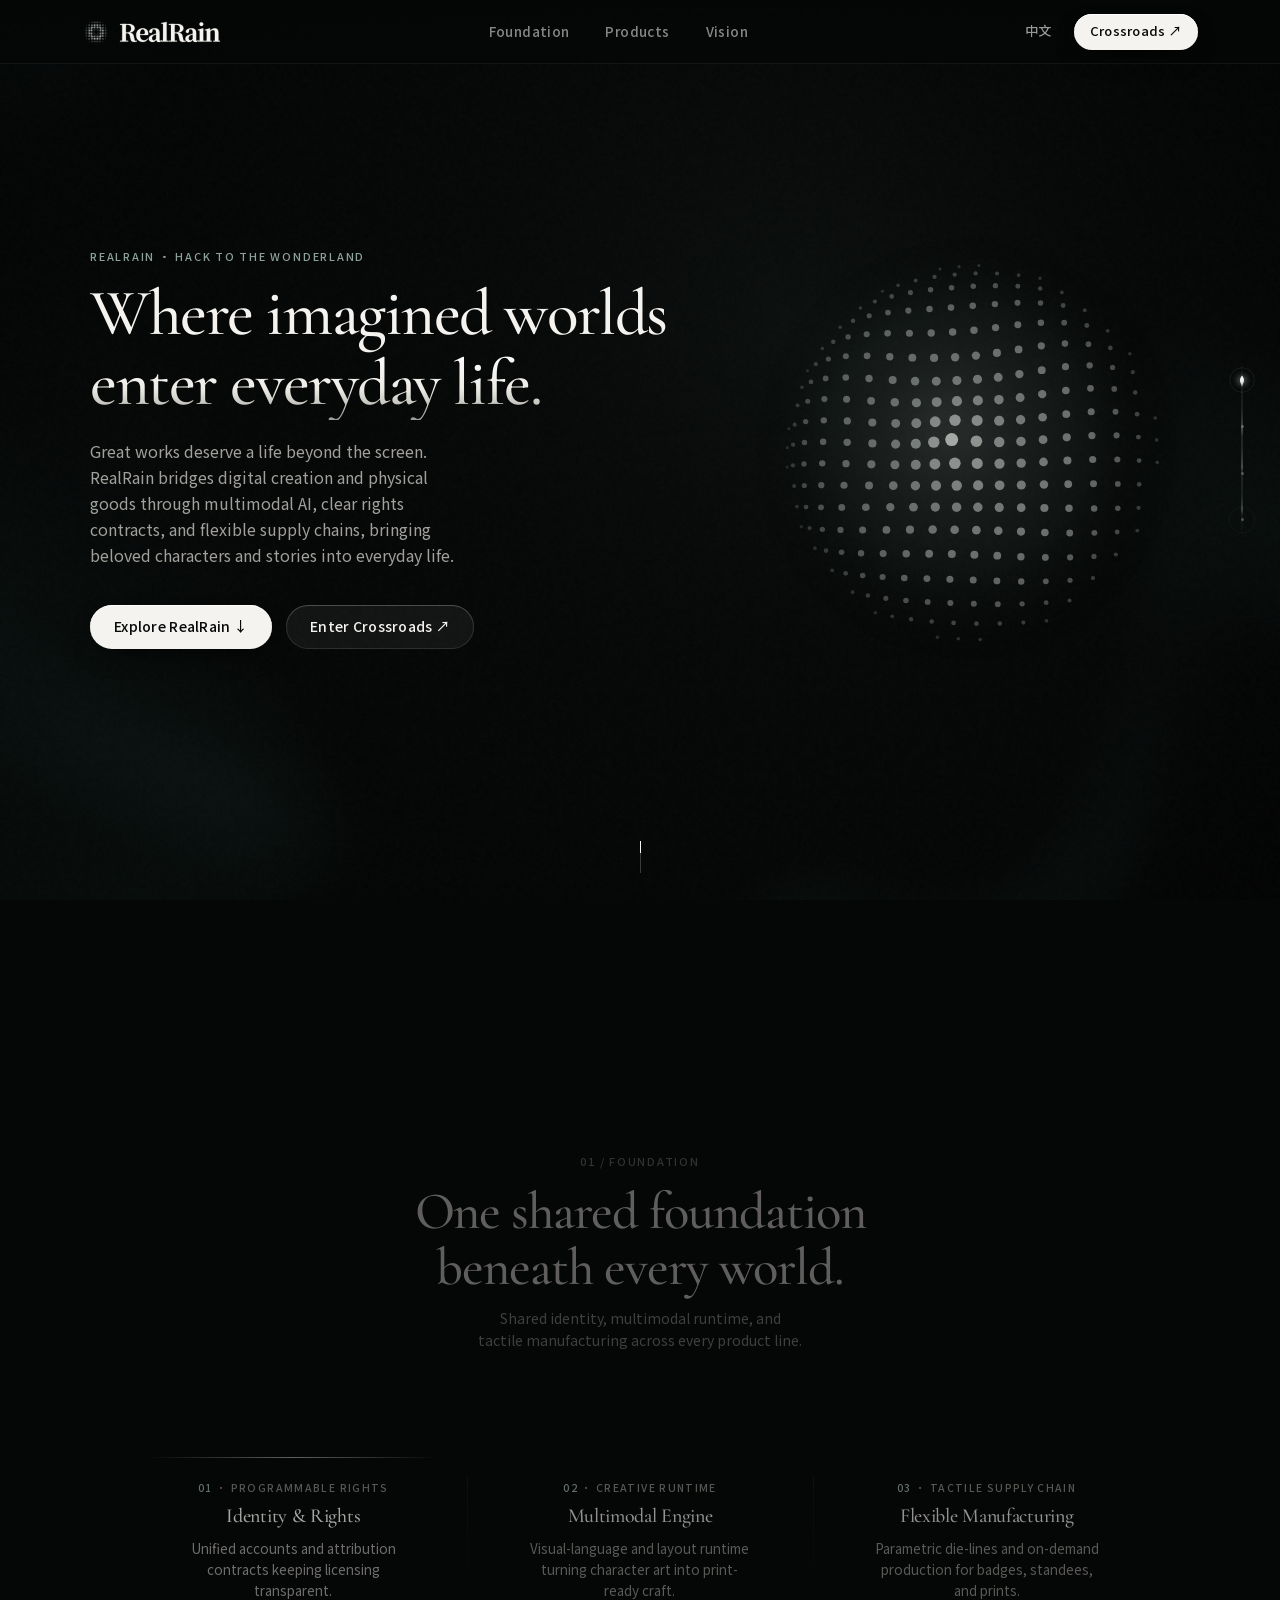
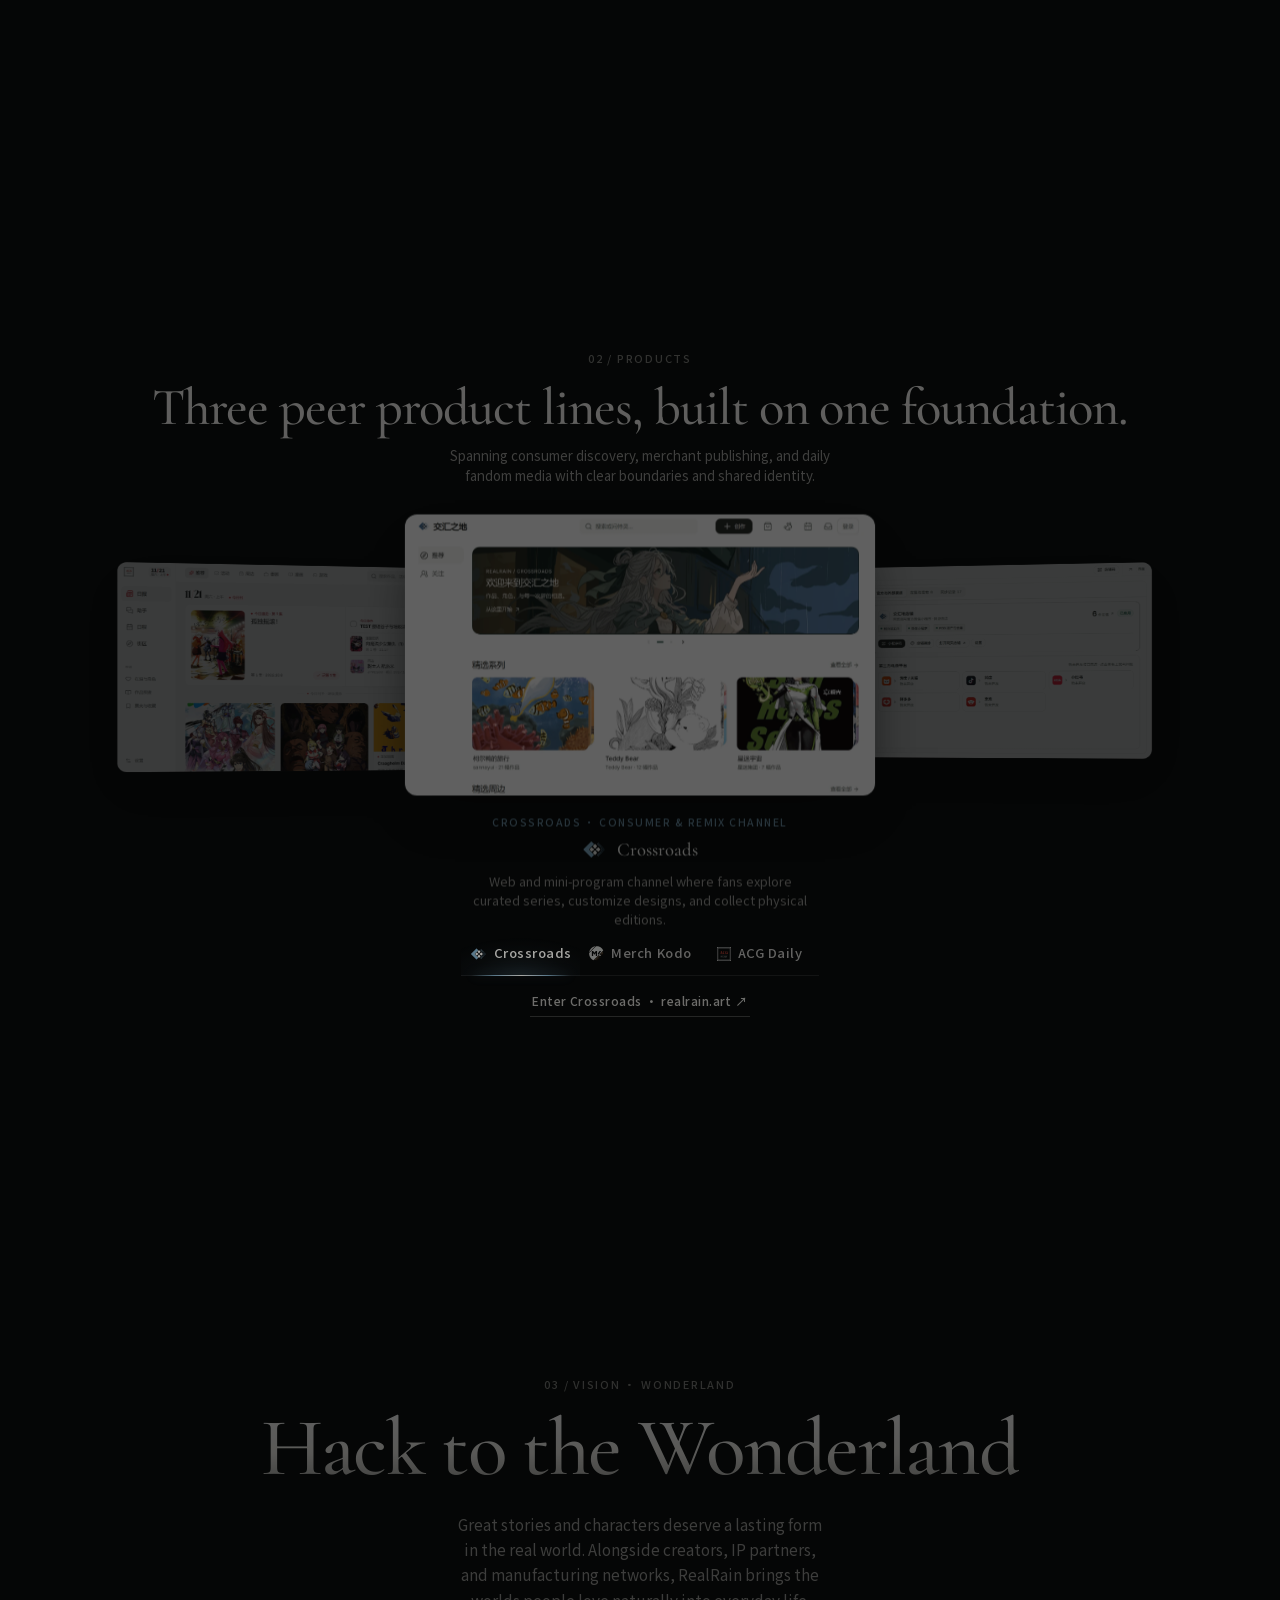
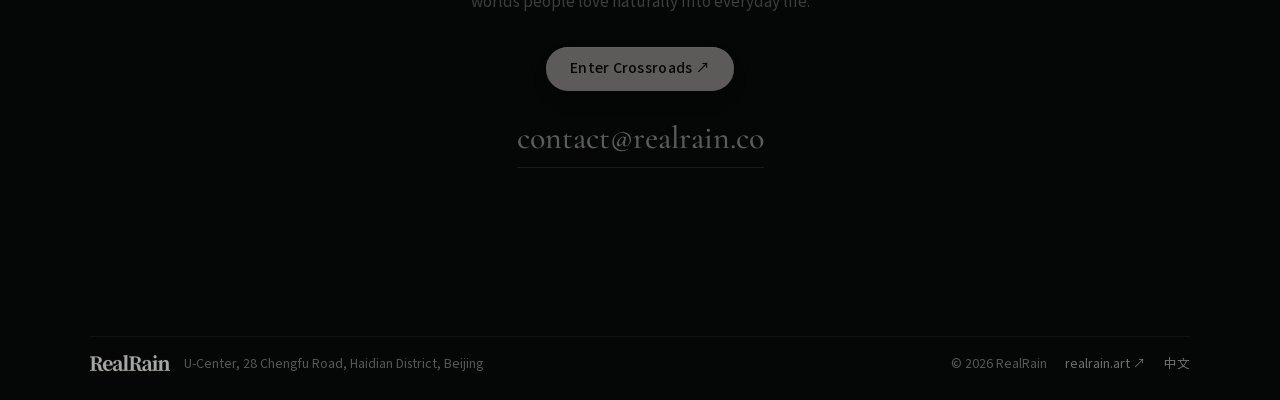
==== commit 0fea1dc4: "fix(brand): restore unmodified canonical 257-dot RealRain reverse logo at 28px" ====
--- a/en/index.html
+++ b/en/index.html
@@ -64,10 +64,10 @@
     }
   </script>
   <!--/email_off-->
-  <style id="rrInlineStyles">@font-face{font-family:Cormorant Garamond;src:url(../assets/fonts/cormorant-garamond-500.woff2?v=20261119-13) format("woff2");font-weight:500;font-style:normal;font-display:swap}@font-face{font-family:"RealRain Serif SC";src:url(../assets/fonts/noto-serif-sc-500.woff2?v=20261119-13) format("woff2");font-weight:500;font-style:normal;font-display:swap}@font-face{font-family:RealRain Sans SC;src:url(../assets/fonts/noto-sans-sc-400.woff2?v=20261119-13) format("woff2");font-weight:400;font-style:normal;font-display:swap}@font-face{font-family:RealRain Sans SC;src:url(../assets/fonts/noto-sans-sc-500.woff2?v=20261119-13) format("woff2");font-weight:500;font-style:normal;font-display:swap}:root{--bg-obsidian: #050606;--ink-ivory: #F4F3EF;--ink-muted: #A1A09C;--ink-subtle: #7E7E79;--accent-mineral: #8CA29B;--font-display: "RealRain Serif SC", "Cormorant Garamond", "Songti SC", "Noto Serif SC", Georgia, serif;--font-sans: "RealRain Sans SC", -apple-system, BlinkMacSystemFont, "PingFang SC", "HarmonyOS Sans SC", "MiSans", "Microsoft YaHei", sans-serif;--font-eyebrow: -apple-system, BlinkMacSystemFont, "Segoe UI", "RealRain Sans SC", sans-serif;--container: 1220px;--header-h: 64px}html[lang=en]{--font-display: "Cormorant Garamond", "RealRain Serif SC", Georgia, serif;--font-sans: -apple-system, BlinkMacSystemFont, "Segoe UI", Roboto, "RealRain Sans SC", sans-serif}*,*:before,*:after{box-sizing:border-box}html{scroll-snap-type:y mandatory;scroll-behavior:smooth;-webkit-text-size-adjust:100%;background:var(--bg-obsidian)}html.is-programmatic-scroll{scroll-snap-type:none!important;scroll-behavior:auto!important}body{margin:0;font-family:var(--font-sans);font-size:15px;font-weight:400;line-height:1.62;color:var(--ink-ivory);background:var(--bg-obsidian);overflow-x:clip;-webkit-font-smoothing:antialiased;-moz-osx-font-smoothing:grayscale;text-rendering:optimizeLegibility}img{display:block;max-width:100%;height:auto}a{color:inherit;text-decoration:none}button{font:inherit;color:inherit;background:none;border:0;padding:0;cursor:pointer}a,button,.triptych-panel,.orbital-card,.orbital-stage,.orb-canvas,.dot-stop{-webkit-tap-highlight-color:transparent}:focus-visible{outline:1.5px solid rgba(244,243,239,.68);outline-offset:3px;border-radius:4px}.triptych-panel:focus,.triptych-panel:focus-visible{outline:none}.eco-tab:focus:not(:focus-visible),.dot-stop:focus:not(:focus-visible){outline:none}.dot-stop:focus-visible,.eco-tab:focus-visible{outline:1.5px solid rgba(244,243,239,.68);outline-offset:2px;border-radius:6px}.skip-link{position:fixed;left:-9999px;top:12px;z-index:200;padding:10px 18px;border-radius:999px;background:var(--ink-ivory);color:#080909;font-weight:500}.skip-link:focus{left:16px}.gl-bg{position:fixed;inset:0;width:100vw;height:100vh;display:block;z-index:0;pointer-events:none}.container{position:relative;z-index:2;width:min(100%,var(--container));margin-inline:auto;padding-inline:clamp(24px,5vw,60px)}.site-header{position:fixed;top:0;left:0;right:0;z-index:90;height:var(--header-h);background:linear-gradient(180deg,#050606e6,#050606bd);border-bottom:1px solid rgba(255,255,255,.055)}.header-inner{width:min(100%,var(--container));height:100%;margin-inline:auto;padding-inline:clamp(20px,4.5vw,52px);display:flex;align-items:center;justify-content:space-between;gap:18px}.header-brand{display:inline-flex;align-items:center;gap:10px;flex-shrink:0;min-height:40px;color:var(--ink-ivory)}.brand-emblem{width:28px;height:28px;display:block;flex-shrink:0;color:var(--ink-ivory)}.brand-wordmark{width:100px;height:20px;display:block;flex-shrink:0;color:var(--ink-ivory);overflow:visible}.header-nav{display:flex;align-items:center;gap:clamp(20px,2.8vw,40px);font-size:13.5px;font-weight:500;letter-spacing:.03em}.header-nav a{opacity:.54;padding-block:6px;white-space:nowrap;transition:opacity .14s ease,color .14s ease}.header-nav a:hover,.header-nav a.is-current{opacity:1;color:var(--ink-ivory)}.header-actions{display:flex;align-items:center;gap:14px;flex-shrink:0}.header-lang{font-size:13px;font-weight:500;letter-spacing:.05em;opacity:.62;padding:6px 8px;white-space:nowrap;transition:opacity .14s ease}.header-lang:hover{opacity:1}.btn{display:inline-flex;align-items:center;justify-content:center;gap:8px;min-height:44px;padding:0 24px;border-radius:999px;font-size:14px;font-weight:500;letter-spacing:.02em;white-space:nowrap;transition:transform .15s cubic-bezier(.2,.9,.3,1),background-color .14s ease,box-shadow .15s ease}.btn:active{transform:scale(.985);transition-duration:.1s}.btn-header-cta{min-height:36px;padding:0 16px;font-size:13px}.btn-luminous{background:var(--ink-ivory);color:#080909;box-shadow:inset 0 1px #fff,0 10px 26px -10px #000000d9}.btn-glass{background:#ffffff0e;color:var(--ink-ivory);box-shadow:inset 0 1px #ffffff24,inset 0 0 0 1px #ffffff1c}@media(hover:hover){.btn-luminous:hover{background:#fff;box-shadow:inset 0 1px #fff,0 14px 30px -8px #000000eb}.btn-glass:hover{background:#ffffff17;box-shadow:inset 0 1px #ffffff38,inset 0 0 0 1px #fff3}}.btn-luminous:active{background:var(--ink-ivory);box-shadow:inset 0 1px #ffffffb8,0 4px 14px -8px #000000e0}.btn-glass:active{background:#ffffff13;box-shadow:inset 0 1px #ffffff1a,inset 0 0 0 1px #ffffff26}.nav-toggle{display:none;flex-direction:column;align-items:center;justify-content:center;gap:6px;width:40px;height:40px;border-radius:999px}.nav-toggle-line{display:block;width:20px;height:1.5px;background:currentColor;border-radius:2px}.chapter-dots{position:fixed;right:clamp(10px,2vw,24px);top:50%;transform:translateY(-50%);z-index:80;user-select:none;touch-action:none}.dots-track{position:relative;display:flex;flex-direction:column;justify-content:space-between;align-items:center;width:28px;height:clamp(144px,22dvh,184px);padding-block:10px;cursor:ns-resize}.rain-rail-canvas{position:absolute;inset:0;width:100%;height:100%;pointer-events:none}.dot-stop{position:relative;z-index:2;width:24px;height:24px;display:flex;align-items:center;justify-content:center;cursor:pointer}.dot-stop:after{content:"";width:3px;height:3px;border-radius:50%;background:#f4f3ef47;transition:transform .16s ease,opacity .16s ease,background-color .16s ease}.dot-stop:hover:after{background:var(--ink-ivory);transform:scale(1.4)}.dot-stop.is-active:after{opacity:0}.mobile-drawer{position:fixed;inset:0;z-index:120;background:#050606f5;color:var(--ink-ivory);overflow-y:auto;overscroll-behavior:contain;opacity:0;visibility:hidden;pointer-events:none;transform:translate3d(0,10px,0);transition:opacity .14s cubic-bezier(.4,0,1,1),transform .14s cubic-bezier(.4,0,1,1),visibility 0s linear .14s}.mobile-drawer[hidden]{display:none}.mobile-drawer.is-open{opacity:1;visibility:visible;pointer-events:auto;transform:none;transition:opacity .24s cubic-bezier(.22,1,.36,1),transform .24s cubic-bezier(.22,1,.36,1),visibility 0s}.mobile-drawer.is-closing{visibility:visible;pointer-events:none}.mobile-drawer-inner{min-height:100dvh;display:flex;flex-direction:column;justify-content:space-between;padding:20px 24px 36px}.mobile-drawer-head{display:flex;align-items:center;justify-content:space-between;padding-bottom:16px;border-bottom:1px solid rgba(255,255,255,.08)}.drawer-brand{display:inline-flex;align-items:center;gap:9px;color:var(--ink-ivory)}.drawer-wordmark{height:19px;width:95px;display:block;flex-shrink:0;color:var(--ink-ivory);overflow:visible}.mobile-drawer-close{display:inline-flex;align-items:center;justify-content:center;min-height:44px;min-width:44px;padding:0 20px;border-radius:999px;border:1px solid rgba(255,255,255,.14);font-size:13px;transition:transform .15s cubic-bezier(.2,.9,.3,1),background-color .14s ease,border-color .14s ease}@media(hover:hover){.mobile-drawer-close:hover{background:#ffffff12;border-color:#ffffff42}}.mobile-drawer-close:active{transform:scale(.985);transition-duration:.1s;background:#ffffff1a;border-color:#ffffff4d}.mobile-drawer-nav{display:flex;flex-direction:column;margin-block:24px}.mobile-drawer-nav a{display:flex;align-items:baseline;gap:16px;padding:15px 0;font-family:var(--font-display);font-size:1.55rem;font-weight:500;border-bottom:1px solid rgba(255,255,255,.07);color:#f4f3efad;transition:color .14s ease}.mobile-drawer-nav a.is-current{color:var(--ink-ivory)}.mobile-drawer-nav a.is-current .drawer-num{color:var(--accent-mineral)}@media(hover:hover){.mobile-drawer-nav a:hover{color:var(--ink-ivory)}}.mobile-drawer-nav a:active{color:var(--ink-ivory)}.drawer-num{font-family:var(--font-eyebrow);font-variant-numeric:tabular-nums;font-size:11px;letter-spacing:.14em;color:var(--ink-subtle)}.mobile-drawer-foot{display:flex;flex-direction:column;gap:16px}.drawer-cta{width:100%}.drawer-meta{display:flex;align-items:center;justify-content:space-between;font-size:14px;color:var(--ink-muted)}.act{position:relative;min-height:100svh;height:100dvh;scroll-snap-align:start;scroll-snap-stop:always;overflow:hidden;display:flex;flex-direction:column;justify-content:center;padding-top:calc(var(--header-h) + clamp(12px,2.2dvh,26px));padding-bottom:clamp(16px,2.8dvh,30px)}.act>.container{transition:opacity .28s cubic-bezier(.22,1,.36,1)}.js-ready .act:not(.is-active)>.container{opacity:.68}.act-header,.orbital-stage{transition:opacity .3s cubic-bezier(.22,1,.36,1),transform .34s cubic-bezier(.22,1,.36,1)}.js-ready .act:not(.is-active) .act-header{opacity:.56;transform:translate3d(0,8px,0)}.js-ready .act:not(.is-active) .orbital-stage,.js-ready .act:not(.is-active) .contact-center{opacity:.54;transform:translate3d(0,12px,0)}.eyebrow{margin:0 0 clamp(8px,1.4dvh,14px);font-family:var(--font-eyebrow);font-variant-numeric:tabular-nums;font-size:11px;font-weight:500;letter-spacing:.16em;text-transform:uppercase;color:var(--ink-subtle)}.act-header{margin-bottom:clamp(18px,3.2dvh,34px)}.act-header-compact{margin-bottom:clamp(16px,2.6dvh,28px)}.act-title{margin:0;font-family:var(--font-display);font-size:clamp(1.85rem,3.5vw,3.05rem);font-weight:500;line-height:1.18;letter-spacing:-.02em;color:var(--ink-ivory);text-wrap:balance}html[lang=en] .act-title{font-size:clamp(2.15rem,4.1vw,3.5rem);line-height:1.08}.act-lead{margin:clamp(8px,1.2dvh,12px) 0 0;max-width:58ch;font-size:clamp(13.5px,1.1vw,15.5px);line-height:1.58;color:var(--ink-muted);text-wrap:balance}.platinum-text{background:linear-gradient(180deg,#fff,#ecebe6 56%,#9c9c97);-webkit-background-clip:text;background-clip:text;color:transparent}.reveal-line>span{display:block}.reveal-line>span,.reveal-fade{transition:opacity .22s ease}.cover-act{padding-top:var(--header-h);padding-bottom:clamp(18px,3dvh,30px)}.cover-container{height:100%;display:flex;flex-direction:column;justify-content:space-between}.cover-grid{flex:1 1 auto;display:grid;grid-template-columns:minmax(0,1.15fr) minmax(0,.85fr);align-items:center;gap:clamp(20px,4vw,48px)}.cover-copy .eyebrow{color:var(--accent-mineral)}.cover-title{margin:0 0 clamp(14px,2.2dvh,24px);font-family:var(--font-display);font-size:clamp(2.45rem,5.1vw,4.45rem);font-weight:500;line-height:1.13;letter-spacing:-.022em;color:var(--ink-ivory)}html[lang=en] .cover-title{font-size:clamp(2.55rem,5.1vw,4.45rem);line-height:1.08}.cover-sub{margin:0 0 clamp(24px,4dvh,40px);font-size:clamp(15px,1.25vw,17.5px);color:var(--ink-muted);max-width:48ch;text-wrap:balance}.cover-actions{display:flex;flex-wrap:wrap;align-items:center;gap:14px}.cover-sculpture{position:relative;display:flex;align-items:center;justify-content:center;width:100%;height:clamp(280px,52dvh,490px)}.orb-canvas{width:100%;height:100%;display:block;touch-action:none;user-select:none;-webkit-user-select:none;cursor:grab}.orb-canvas:active{cursor:grabbing}.scroll-drop{align-self:center;display:flex;align-items:flex-end;justify-content:center;width:32px;height:40px}.scroll-drop-line{position:relative;width:1px;height:32px;background:#f4f3ef38;overflow:hidden}.scroll-drop-line:after{content:"";position:absolute;left:0;top:0;width:1px;height:12px;background:var(--ink-ivory);animation:dropBead 2.1s cubic-bezier(.4,0,.2,1) infinite}@keyframes dropBead{0%{transform:translate3d(0,-12px,0);opacity:0}25%{opacity:1}75%{opacity:.9}to{transform:translate3d(0,32px,0);opacity:0}}.orbital-stage{position:relative;width:100%;perspective:1600px;touch-action:pan-y;user-select:none;cursor:grab}.orbital-stage.is-dragging{cursor:grabbing}.orbital-ring{position:relative;width:100%;height:100%;transform-style:preserve-3d;pointer-events:none}.orbital-card{position:absolute;left:50%;top:50%;transform-origin:center center;pointer-events:auto}#platform.is-active .orbital-card{will-change:transform,opacity}.orbital-card:not(.is-center){cursor:pointer}.foundation-container{display:flex;flex-direction:column;align-items:center}.foundation-header{text-align:center;max-width:680px;margin:0 auto clamp(68px,12.5dvh,124px)}.foundation-header .act-lead{margin-inline:auto}.strata-canvas{position:absolute;inset:0;width:100%;height:100%;display:block;z-index:1;pointer-events:none}.triptych-rail{position:relative;width:min(100%,1040px);margin-inline:auto;height:1px;background:transparent;overflow:hidden}.triptych-beam{display:block;width:33.3333%;height:1px;background:linear-gradient(90deg,#f4f3ef00 8%,#f4f3ef8f,#8ca29b00 92%);transform:translate3d(calc(var(--active-what, 0) * 100%),0,0);transition:transform .28s cubic-bezier(.22,1,.36,1);will-change:transform}.triptych-deck{width:min(100%,1040px);margin-inline:auto;display:grid;grid-template-columns:repeat(3,minmax(0,1fr));align-items:start;gap:0}.triptych-panel{position:relative;padding:clamp(18px,2.4dvh,28px) clamp(16px,2vw,28px) clamp(8px,1.4dvh,16px);display:flex;flex-direction:column;align-items:center;text-align:center;justify-content:flex-start;gap:8px;background:transparent;border:0;box-shadow:none;cursor:default}.triptych-panel:not(:first-child):before{content:"";position:absolute;left:0;top:18px;bottom:8px;width:1px;background:linear-gradient(180deg,#ffffff0f,#fff0);pointer-events:none}.card-kicker{font-family:var(--font-eyebrow);font-variant-numeric:tabular-nums;font-size:10.5px;font-weight:500;letter-spacing:.13em;text-transform:uppercase;color:var(--ink-subtle)}.card-num{color:var(--accent-mineral)}.triptych-panel h3{margin:0;font-family:var(--font-display);font-size:clamp(1.2rem,1.56vw,1.44rem);font-weight:500;line-height:1.28;letter-spacing:-.015em;color:var(--ink-ivory);opacity:.88;transition:opacity .2s ease}@media(hover:hover){.triptych-panel:hover h3{opacity:1}}.triptych-panel.is-expanded h3{opacity:1}.card-brief-wrap{display:block}.card-brief{margin:0 auto;max-width:28ch;font-size:13.5px;line-height:1.56;color:var(--ink-muted);opacity:.8;transition:opacity .2s ease}@media(hover:hover){.triptych-panel:hover .card-brief{opacity:1}}.triptych-panel.is-expanded .card-brief{opacity:1}.stage-container{display:flex;flex-direction:column;align-items:center}.stage-header{text-align:center;margin-bottom:clamp(10px,1.8dvh,18px)}.stage-sub{margin:clamp(6px,1dvh,10px) auto 0;max-width:58ch;font-size:clamp(13px,1.05vw,14.5px);line-height:1.52;color:var(--ink-muted);text-wrap:balance}.orbital-stage-quad{height:clamp(290px,47dvh,430px)}.stage-plate{width:min(76vw,524px);height:100%;margin:0;display:flex;flex-direction:column;align-items:center;justify-content:space-between;gap:10px;background:none;border:0;box-shadow:none;overflow:visible}#platform{--stage-glow: #84B0CA;--stage-glow-rgb: 132, 176, 202}.plate-art{position:relative;width:100%;flex:1 1 auto;min-height:0;display:flex;align-items:center;justify-content:center}.plate-art:before{content:"";position:absolute;inset:6% 10%;border-radius:50%;background:radial-gradient(closest-side,rgba(140,162,155,.09),transparent 76%);pointer-events:none}[data-ring-card="0"] .plate-art:before{background:radial-gradient(closest-side,rgba(132,176,202,.14),transparent 76%)}[data-ring-card="1"] .plate-art:before{background:radial-gradient(closest-side,rgba(204,166,123,.15),transparent 76%)}[data-ring-card="2"] .plate-art:before{background:radial-gradient(closest-side,rgba(229,77,62,.14),transparent 76%)}.plate-art .main-art{position:relative;z-index:1;max-width:96%;max-height:95%;width:auto;height:auto;object-fit:contain;border-radius:12px;box-shadow:0 26px 54px -18px #000000eb,0 0 0 1px #ffffff1a;pointer-events:none;transition:box-shadow .18s ease}.orbital-card:not(.is-center):hover .main-art{box-shadow:0 26px 54px -18px #000000eb,0 0 0 1px #f4f3ef57}.plate-meta{text-align:center;max-width:44ch;padding-inline:8px;transition:opacity .18s ease}.plate-kicker{display:block;margin-bottom:4px;font-family:var(--font-eyebrow);font-size:10.5px;font-weight:500;letter-spacing:.14em;text-transform:uppercase;color:var(--accent-mineral)}[data-ring-card="0"] .plate-kicker{color:#84b0ca}[data-ring-card="1"] .plate-kicker{color:#cca67b}[data-ring-card="2"] .plate-kicker{color:#e54d3e}.plate-title-row{display:inline-flex;align-items:center;justify-content:center;gap:9px}.plate-logo{display:block;flex-shrink:0}.plate-logo--crossroads{width:26px;height:26px}.plate-logo--merchkodo{width:24px;height:24px}.plate-logo--acgdaily{width:22px;height:22px}.plate-meta h3{margin:0;font-family:var(--font-display);font-size:clamp(1.12rem,1.45vw,1.32rem);font-weight:500;color:var(--ink-ivory)}.plate-meta p{margin:4px 0 0;font-size:12.8px;line-height:1.5;color:var(--ink-muted)}.stage-foot{margin-top:clamp(10px,1.8dvh,18px);display:flex;flex-direction:column;align-items:center;gap:12px}.eco-bar{position:relative;display:grid;grid-template-columns:repeat(3,minmax(0,1fr));align-items:center;width:min(100%,432px);padding:0;background:transparent;border:0;border-bottom:1px solid rgba(255,255,255,.09);border-radius:0}.eco-thumb{position:absolute;top:0;bottom:-1px;left:0;width:33.3333%;background:radial-gradient(ellipse 76% 95% at 50% 100%,rgba(var(--stage-glow-rgb, 132, 176, 202),.18),rgba(var(--stage-glow-rgb, 132, 176, 202),.05) 54%,#05060600);transform:translate3d(calc(var(--stage-idx, 0) * 100%),0,0);transition:transform .3s cubic-bezier(.22,1,.36,1),background .24s ease;pointer-events:none;z-index:0}.eco-thumb:after{content:"";position:absolute;left:8%;right:8%;bottom:0;height:1.5px;background:linear-gradient(90deg,rgba(244,243,239,0) 0%,var(--stage-glow, #84B0CA) 24%,#F4F3EF 50%,var(--stage-glow, #84B0CA) 76%,rgba(132,176,202,0) 100%);box-shadow:0 0 12px rgba(var(--stage-glow-rgb, 132, 176, 202),.48);transition:background .24s ease,box-shadow .24s ease}.eco-tab{position:relative;z-index:1;display:inline-flex;align-items:center;justify-content:center;gap:6px;padding:9px 8px 11px;border-radius:0;font-family:var(--font-eyebrow);font-size:13px;font-weight:500;letter-spacing:.04em;color:#f4f3ef94;white-space:nowrap;transition:color .18s ease}.eco-tab-logo{display:block;flex-shrink:0;opacity:.68;transition:opacity .18s ease}.eco-tab-logo--crossroads{width:18px;height:18px}.eco-tab-logo--merchkodo{width:17px;height:17px}.eco-tab-logo--acgdaily{width:16px;height:16px}.eco-tab.is-active .eco-tab-logo{opacity:1}@media(hover:hover){.eco-tab:hover{color:#f4f3efcc}}.eco-tab:focus-visible{color:#f4f3efcc}.eco-tab.is-active,.eco-tab.is-active:focus-visible{color:var(--ink-ivory)}@media(hover:hover){.eco-tab.is-active:hover{color:var(--ink-ivory)}}.stage-link{font-family:var(--font-eyebrow);font-size:12px;font-weight:500;letter-spacing:.04em;color:var(--ink-muted);padding:4px 2px;border-bottom:1px solid rgba(244,243,239,.2);transition:color .14s ease,border-color .14s ease}.stage-link:hover{color:var(--ink-ivory);border-color:var(--ink-ivory)}.contact-act{justify-content:space-between;padding-bottom:clamp(16px,3dvh,30px)}.contact-container{flex:1 1 auto;height:100%;display:flex;flex-direction:column;justify-content:space-between}.contact-center{text-align:center;max-width:820px;margin-inline:auto;transform-style:preserve-3d;transition:opacity .3s cubic-bezier(.22,1,.36,1),transform .34s cubic-bezier(.22,1,.36,1)}.slogan-monolith{margin:0 0 clamp(14px,2.4dvh,22px);font-family:Cormorant Garamond,"RealRain Serif SC",Georgia,serif;font-size:clamp(2.5rem,6.4vw,5.2rem);font-weight:500;line-height:1.04;letter-spacing:-.02em}.vision-lead{margin:0 auto clamp(22px,3.6dvh,34px);max-width:54ch;font-size:clamp(14.5px,1.2vw,16.5px);line-height:1.65;color:var(--ink-muted);text-wrap:balance}.contact-actions{display:flex;flex-direction:column;align-items:center;gap:clamp(14px,2.4dvh,22px)}.contact-mail{display:inline-block;font-family:Cormorant Garamond,"RealRain Serif SC",Georgia,serif;font-size:clamp(1.35rem,2.5vw,2rem);font-weight:500;color:var(--ink-ivory);border-bottom:1px solid rgba(255,255,255,.24);padding-bottom:3px;word-break:break-word;transition:color .14s ease,border-color .14s ease,transform .16s cubic-bezier(.2,.9,.3,1)}.contact-mail:hover{color:#fff;border-color:#fff}.colophon{padding-top:16px;border-top:1px solid rgba(255,255,255,.08);display:flex;flex-wrap:wrap;align-items:center;justify-content:space-between;gap:10px 24px;font-size:12.5px;color:var(--ink-subtle)}.colophon-left{display:flex;flex-wrap:wrap;align-items:center;gap:8px 14px}.colophon-wordmark{width:80px;height:16px;display:block;flex-shrink:0;color:var(--ink-ivory);overflow:visible}.colophon-sep{padding-left:12px;border-left:1px solid rgba(255,255,255,.16);color:var(--ink-muted)}.colophon-right{display:flex;flex-wrap:wrap;align-items:center;gap:10px 18px}.colophon-right a{color:var(--ink-muted);transition:color .14s ease}.colophon-right a:hover{color:var(--ink-ivory)}@media(prefers-reduced-motion:reduce){html{scroll-behavior:auto}*,*:before,*:after{animation:none!important;transition:none!important}}@media(max-width:960px){.header-nav,.btn-header-cta{display:none}.nav-toggle{display:inline-flex}.cover-grid{grid-template-columns:minmax(0,1fr);align-content:center;gap:clamp(14px,2.5dvh,24px)}.cover-sculpture{order:-1;width:100%;height:auto;justify-content:center}.cover-sculpture .orb-canvas{width:min(56vw,240px);height:min(56vw,240px);margin-inline:auto}.triptych-rail{display:none}.foundation-header{align-items:center;text-align:center;margin-bottom:clamp(44px,7.5dvh,68px)}.triptych-deck{display:flex;flex-direction:column;align-items:center;overflow:visible;gap:0;margin:0 auto;width:100%;border-bottom:0}.triptych-panel{flex:none;width:min(100%,350px);padding:11px 0;border:0;border-top:1px solid rgba(255,255,255,.08);align-items:center;text-align:center;gap:3px;outline:none}.triptych-panel:not(:first-child):before{display:none}.triptych-panel .card-num,.triptych-panel .card-kicker{color:var(--accent-mineral)}.triptych-panel h3,.card-brief{opacity:1;text-align:center}.card-brief-wrap{display:block;opacity:1}.orbital-stage-quad{height:clamp(240px,40dvh,330px)}.stage-plate{width:min(82vw,430px);gap:8px}}@media(max-width:640px){:root{--header-h: 56px}.container,.header-inner{padding-inline:20px}.header-brand{gap:9px}.brand-emblem{width:24px;height:24px}.brand-wordmark{width:90px;height:18px}.chapter-dots{right:3px;pointer-events:none;opacity:.68}.dots-track{width:12px;height:96px;padding-block:4px}.dot-stop{width:12px;height:18px}.cover-grid{gap:clamp(16px,3dvh,26px)}.cover-title{font-size:clamp(2.05rem,8.6vw,2.75rem);margin-bottom:12px}html[lang=en] .cover-title{font-size:clamp(2.12rem,8.8vw,2.85rem)}.act-title{font-size:clamp(1.48rem,6vw,1.92rem)}html[lang=en] .act-title{font-size:clamp(1.36rem,5.5vw,1.78rem);line-height:1.12}.cover-sub{font-size:14px;line-height:1.58;margin-bottom:20px}.cover-actions{display:grid;grid-template-columns:repeat(2,minmax(0,1fr));gap:10px;width:100%}.cover-actions .btn{width:100%;min-height:44px;padding:0 12px;font-size:13.5px}.act-lead,.stage-sub{font-size:13.5px;line-height:1.5;margin-top:7px;max-width:none}.cover-sculpture{height:auto}.cover-sculpture .orb-canvas{width:min(58vw,224px);height:min(58vw,224px)}.act-header,.act-header-compact,.stage-header{margin-bottom:clamp(14px,2.2dvh,20px)}.foundation-header{margin-bottom:clamp(44px,8dvh,68px)}.triptych-deck{margin-bottom:0}.triptych-panel{width:min(100%,336px);padding:10px 0;gap:2px}.triptych-panel h3{font-size:1.08rem}.card-brief{font-size:12.5px;line-height:1.44}.orbital-stage{width:100vw;max-width:none}.orbital-stage-quad{height:clamp(228px,36dvh,292px)}.stage-plate{width:min(74vw,294px)}.plate-meta{padding-inline:2px}.plate-title-row{gap:7px}.plate-logo--crossroads{width:21px;height:21px}.plate-logo--merchkodo{width:20px;height:20px}.plate-logo--acgdaily{width:18.5px;height:18.5px}.plate-meta h3{font-size:1.14rem}.plate-meta p{font-size:12.8px;line-height:1.46}.stage-foot{margin-top:clamp(10px,1.8dvh,16px);gap:10px}.eco-bar{width:min(100%,352px);padding:0}.eco-thumb{top:0;bottom:-1px;left:0;width:33.3333%;transition:transform .32s cubic-bezier(.22,1,.36,1),background .24s ease}.eco-tab{gap:5px;padding:8px 4px 10px;font-size:12.2px}.eco-tab-logo--crossroads{width:15.5px;height:15.5px}.eco-tab-logo--merchkodo{width:14.5px;height:14.5px}.eco-tab-logo--acgdaily{width:13px;height:13px}.stage-link{font-size:11.8px}.contact-center{text-align:center}.slogan-monolith{font-size:clamp(2.15rem,9.2vw,3.05rem);margin-bottom:12px}.vision-lead{font-size:14px;line-height:1.58;margin-bottom:20px}.contact-mail{font-size:clamp(1.32rem,5.8vw,1.9rem)}.colophon{flex-direction:column;align-items:flex-start;text-align:left;gap:8px;padding-top:14px;font-size:11.8px}.colophon-left{gap:6px 12px}.colophon-sep{border-left:0;padding-left:0}.colophon-right{gap:8px 16px}}@media(max-width:359px){.container,.header-inner{padding-inline:16px}.cover-actions{gap:8px}.cover-actions .btn{min-height:38px;padding:0 8px;font-size:11.8px}.eco-tab{font-size:11.2px;padding:7px 2px 9px}}@media(max-width:640px)and (max-height:700px){.act{padding-top:calc(var(--header-h) + 6px);padding-bottom:10px}.eyebrow{margin-bottom:4px}.act-header,.act-header-compact,.stage-header{margin-bottom:8px}.foundation-header{margin-bottom:24px}.cover-grid{gap:10px}.cover-title{font-size:clamp(1.78rem,7.8vw,2.35rem);margin-bottom:8px}html[lang=en] .cover-title{font-size:clamp(1.85rem,8vw,2.45rem)}.cover-sub{font-size:12.2px;line-height:1.42;margin-bottom:12px}.cover-actions .btn{min-height:36px;padding:0 10px;font-size:12px}.scroll-drop{display:none}.act-title,html[lang=en] .act-title{font-size:clamp(1.16rem,4.9vw,1.55rem);line-height:1.14}.act-lead,.stage-sub{font-size:11.6px;line-height:1.35;margin-top:4px}.triptych-deck{margin-bottom:0}.triptych-panel{padding:7px 0;gap:2px}.triptych-panel h3{font-size:.98rem}.card-brief{font-size:11.2px;line-height:1.32}.orbital-stage-quad{height:176px}.plate-meta h3{font-size:1.02rem}.stage-foot{margin-top:6px;gap:6px}.eco-tab{font-size:11px;padding:5px 4px 7px}.slogan-monolith{font-size:clamp(2.1rem,8.8vw,3rem);margin-bottom:10px}.vision-lead{font-size:12px;line-height:1.42;margin-bottom:14px}.contact-mail{font-size:clamp(1.2rem,5.4vw,1.7rem)}.plate-meta p{font-size:11px;line-height:1.32}.colophon{padding-top:10px;gap:5px;font-size:11px}.cover-sculpture{height:auto}.cover-sculpture .orb-canvas{width:min(40vw,128px);height:min(40vw,128px)}}@media(max-height:600px){html{scroll-snap-type:y proximity}.act{height:auto;min-height:100svh;overflow:visible;padding-top:calc(var(--header-h) + 28px);padding-bottom:36px}}</style>
-  <script type="module" id="rrInlineScript">(function(){"use strict";document.documentElement.classList.add("js-ready");function Pe(){var a=document.getElementById("glCanvas");if(!a)return;var r=window.matchMedia("(prefers-reduced-motion: reduce)").matches,i={scroll:0,scrollTarget:0,mx:.5,my:.5,mxTarget:.5,myTarget:.5,rx:.5,ry:.5,rippleT:-10},v=performance.now();function A(){v=performance.now()}window.addEventListener("pointermove",function(E){i.mxTarget=E.clientX/Math.max(1,window.innerWidth),i.myTarget=1-E.clientY/Math.max(1,window.innerHeight),A()},{passive:!0}),window.addEventListener("pointerdown",function(E){i.rx=E.clientX/Math.max(1,window.innerWidth),i.ry=1-E.clientY/Math.max(1,window.innerHeight),i.rippleT=performance.now()*.001,A()},{passive:!0});function U(){var E=Math.max(1,document.documentElement.scrollHeight-window.innerHeight);i.scrollTarget=Math.max(0,Math.min(1,window.scrollY/E)),A()}window.addEventListener("scroll",U,{passive:!0}),U();var n=a.getContext("webgl",{alpha:!1,antialias:!1,depth:!1,stencil:!1})||a.getContext("experimental-webgl",{alpha:!1,antialias:!1,depth:!1,stencil:!1});if(n){let E=function(O,P){var W=n.createShader(O);return n.shaderSource(W,P),n.compileShader(W),n.getShaderParameter(W,n.COMPILE_STATUS)?W:(n.deleteShader(W),null)};var L=["attribute vec2 aPos;","void main() { gl_Position = vec4(aPos, 0.0, 1.0); }"].join(`
-`),h=["precision mediump float;","uniform vec2 uRes;","uniform float uTime;","uniform vec2 uMouse;","uniform float uScroll;","uniform vec2 uRipple;","uniform float uRippleAge;","","float hash(vec2 p) {","  p = fract(p * vec2(123.34, 456.21));","  p += dot(p, p + 45.32);","  return fract(p.x * p.y);","}","","float noise(vec2 p) {","  vec2 i = floor(p);","  vec2 f = fract(p);","  vec2 u = f * f * (3.0 - 2.0 * f);","  return mix(","    mix(hash(i + vec2(0.0, 0.0)), hash(i + vec2(1.0, 0.0)), u.x),","    mix(hash(i + vec2(0.0, 1.0)), hash(i + vec2(1.0, 1.0)), u.x),","    u.y","  );","}","","float fbm(vec2 p) {","  float v = 0.0;","  float a = 0.56;","  mat2 rot = mat2(0.8, 0.6, -0.6, 0.8);","  for (int i = 0; i < 2; i++) {","    v += a * noise(p);","    p = rot * p * 2.04;","    a *= 0.44;","  }","  return v;","}","","void main() {","  vec2 uv = gl_FragCoord.xy / uRes;","  float aspect = uRes.x / max(1.0, uRes.y);","  float portrait = clamp(1.0 - aspect, 0.0, 0.55);","  vec2 scale = vec2(max(aspect, 0.72), max(1.0, 1.0 + portrait * 0.18));","  vec2 p = (uv - 0.5) * scale;","","  vec2 m = (uMouse - 0.5) * scale;","  float md = length(p - m);","  p += normalize(p - m + 0.001) * exp(-md * 2.4) * 0.05;","","  float t = uTime * 0.14;","  vec2 q = vec2(fbm(p * 1.4 + t + uScroll * 1.1), fbm(p * 1.4 + vec2(4.2, 1.7) - t * 0.8));","  float f = fbm(p * 1.9 + q * 1.65 + vec2(uScroll * 0.8, -uScroll * 0.5));","","  float ribbon = smoothstep(0.38, 0.74, f);","  float filament = pow(smoothstep(0.52, 0.84, f), 2.1);","","  vec2 rp = (uv - uRipple) * scale;","  float rd = length(rp);","  float wave = 0.0;","  if (uRippleAge >= 0.0 && uRippleAge < 2.2) {","    float radius = uRippleAge * 0.55;","    wave = exp(-abs(rd - radius) * 28.0) * exp(-uRippleAge * 1.4) * 0.30;","  }","","  vec3 baseObsidian = vec3(0.018, 0.021, 0.020);","  vec3 mineralStone = vec3(0.055, 0.098, 0.090);","  vec3 silverMist = vec3(0.27, 0.35, 0.335);","","  vec3 col = mix(baseObsidian, mineralStone, ribbon * 0.92);","  col += silverMist * (filament * 0.25 + wave);","  col += vec3(0.15, 0.21, 0.195) * exp(-md * 2.8) * 0.22;","  col *= 1.0 - smoothstep(0.34, 1.08 + portrait * 0.22, length(p * vec2(mix(0.78, 0.68, portrait), 0.95))) * mix(0.62, 0.44, portrait);","  col += (hash(gl_FragCoord.xy) - 0.5) * 0.012;","","  gl_FragColor = vec4(col, 1.0);","}"].join(`
-`),w=E(n.VERTEX_SHADER,L),m=E(n.FRAGMENT_SHADER,h),u=w&&m?n.createProgram():null;if(u&&(n.attachShader(u,w),n.attachShader(u,m),n.linkProgram(u)),u&&n.getProgramParameter(u,n.LINK_STATUS)){n.useProgram(u);var x=n.createBuffer();n.bindBuffer(n.ARRAY_BUFFER,x),n.bufferData(n.ARRAY_BUFFER,new Float32Array([-1,-1,1,-1,-1,1,1,1]),n.STATIC_DRAW);var C=n.getAttribLocation(u,"aPos");n.enableVertexAttribArray(C),n.vertexAttribPointer(C,2,n.FLOAT,!1,0,0);var I=n.getUniformLocation(u,"uRes"),k=n.getUniformLocation(u,"uTime"),l=n.getUniformLocation(u,"uMouse"),d=n.getUniformLocation(u,"uScroll"),c=n.getUniformLocation(u,"uRipple"),y=n.getUniformLocation(u,"uRippleAge"),q=function(){var O=Math.min(.45,640/Math.max(1,window.innerWidth));a.width=Math.max(1,Math.round(window.innerWidth*O)),a.height=Math.max(1,Math.round(window.innerHeight*O)),n.viewport(0,0,a.width,a.height),A()};window.addEventListener("resize",q,{passive:!0}),q();var N=performance.now(),B=0,j=0,Z=function(O){if(j=0,!document.hidden){var P=typeof O=="number"?O:performance.now(),W=P*.001,X=i.rippleT>0?W-i.rippleT:-1,F=X>=0&&X<2.2,K=P-v>650&&!F;if(!r&&K&&P-B<32){j=requestAnimationFrame(Z);return}if(B=P,!r&&P-v>1200){var Q=W*.24;i.mxTarget=.5+Math.sin(Q)*.18,i.myTarget=.52+Math.cos(Q*.78)*.14}i.scroll+=(i.scrollTarget-i.scroll)*.14,i.mx+=(i.mxTarget-i.mx)*.14,i.my+=(i.myTarget-i.my)*.14,n.uniform2f(I,a.width,a.height),n.uniform1f(k,r?1.5:(P-N)*.001),n.uniform2f(l,i.mx,i.my),n.uniform1f(d,i.scroll),n.uniform2f(c,i.rx,i.ry),n.uniform1f(y,X),n.drawArrays(n.TRIANGLE_STRIP,0,4),r||(j=requestAnimationFrame(Z))}};document.addEventListener("visibilitychange",function(){!document.hidden&&!r&&!j&&(B=0,j=requestAnimationFrame(Z))}),Z(N);return}}var V=a.getContext("2d");if(!V)return;function Y(){a.width=window.innerWidth,a.height=window.innerHeight}window.addEventListener("resize",Y,{passive:!0}),Y();function D(){var E=a.width,O=a.height;V.fillStyle="#050606",V.fillRect(0,0,E,O);var P=V.createRadialGradient(E*i.mxTarget,O*(1-i.myTarget),20,E*.5,O*.5,Math.max(E,O)*.75);P.addColorStop(0,"rgba(140, 162, 155, 0.17)"),P.addColorStop(.55,"rgba(38, 56, 52, 0.075)"),P.addColorStop(1,"rgba(5, 6, 6, 0)"),V.fillStyle=P,V.fillRect(0,0,E,O),r||requestAnimationFrame(D)}D()}function Fe(){var a=document.getElementById("orbCanvas");if(!a)return;var r=a.getContext("2d");if(!r)return;for(var i=window.matchMedia("(prefers-reduced-motion: reduce)").matches,v=[],A=[],U=0;U<19;U++)for(var n=0;n<19;n++){var L=(n-9)/9,h=(U-9)/9,w=Math.sqrt(L*L+h*h);w<=1.02&&(v.push({nx:L,ny:h,dist:w,baseR:Math.max(.18,1-w*.72)}),A.push({sx:0,sy:0,r:1,z:0,lit:0,alpha:.5}))}var m=.14,u=-.18,x=.14,C=-.18,I=0,k=0,l=0,d=0,c=0,y=!1,q=null,N=!1,B=0,j=0,Z=0,V=0,Y=0,D=performance.now(),E=0,O=0;function P(){var M=a.getBoundingClientRect();V=M.left+M.width*.5,Y=M.top+M.height*.5}a.addEventListener("touchmove",function(M){y&&M.preventDefault()},{passive:!1}),a.addEventListener("pointerdown",function(M){y=!0,q=M.pointerId,B=M.clientX,j=M.clientY,l=0,d=0,c=1,Z=performance.now(),D=Z;try{a.setPointerCapture(M.pointerId)}catch{}J&&!document.hidden&&!i&&!G&&(E=0,G=requestAnimationFrame(te))}),window.addEventListener("pointermove",function(M){if(y&&M.pointerId===q){var b=M.clientX-B,T=M.clientY-j,_=M.pointerType==="touch"?.0115:.0085;C+=b*_,x=Math.max(-1.22,Math.min(1.22,x-T*_)),d=d*.42+b*_*.58,l=l*.42+-T*_*.58,B=M.clientX,j=M.clientY,Z=performance.now(),D=Z}else if(!y&&J&&M.pointerType!=="touch"){!V&&!Y&&P();var H=Math.max(260,window.innerWidth*.52),e=Math.max(220,window.innerHeight*.48);I=Math.max(-1,Math.min(1,(M.clientX-V)/H)),k=Math.max(-1,Math.min(1,(M.clientY-Y)/e)),N=!0,C=I*.68,x=-k*.56,l*=.2,d*=.2,D=performance.now()}},{passive:!0});function W(M){y&&(M&&q!==null&&M.pointerId!==q||(y=!1,q=null,performance.now()-Z>80&&(l=0,d=0)))}window.addEventListener("pointerup",W),window.addEventListener("pointercancel",W);var X=0,F=0,K=1;function Q(){K=Math.min(window.devicePixelRatio||1,1.5),X=a.clientWidth||320,F=a.clientHeight||320,a.width=Math.round(X*K),a.height=Math.round(F*K),r.setTransform(K,0,0,K,0,0),P(),D=performance.now()}window.addEventListener("resize",Q,{passive:!0}),window.addEventListener("scroll",P,{passive:!0}),Q();var J=!0,G=0,ae=document.getElementById("top");ae&&typeof IntersectionObserver=="function"&&new IntersectionObserver(function(M){J=M[0].isIntersecting,J&&!document.hidden&&!i&&!G&&(E=0,G=requestAnimationFrame(te))},{threshold:.05}).observe(ae),document.addEventListener("visibilitychange",function(){J&&!document.hidden&&!i&&!G&&(E=0,G=requestAnimationFrame(te))});function te(M){if(G=0,!(!J||document.hidden)){var b=typeof M=="number"?M:performance.now(),T=!y&&Math.abs(l)<5e-4&&Math.abs(d)<5e-4&&Math.abs(x-m)<.002&&Math.abs(C-u)<.002&&c<.01;if(!i&&T&&b-D>800&&b-E<32){G=requestAnimationFrame(te);return}E=b;var _=!!O,H=_?Math.min(2.5,Math.max(.25,(b-O)/16.667)):1;O=b,r.clearRect(0,0,X,F);var e=!i&&!N&&!y&&Math.abs(l)<.0018&&Math.abs(d)<.0018&&b-Z>600;if(!y){C+=d*H,x=Math.max(-1.22,Math.min(1.22,x+l*H)),e&&_&&(C+=Math.sin(b*85e-5)*.0018*H,x=Math.max(-1.22,Math.min(1.22,x+Math.cos(b*65e-5)*.0011*H)));var t=Math.pow(.94,H);d*=t,l*=t}var o=y?.58:1-Math.pow(1-.18,H);m+=(x-m)*o,u+=(C-u)*o,c*=Math.pow(.92,H),a.__rotX=m,a.__rotY=u;var s=i?0:b*.0018,p=Math.min(X,F)*(X<=260?.43:.38),f=X*.5,R=F*.5,S=N?I:i?-.34:Math.sin(s*.42)*.48,g=N?k:i?-.38:-.26+Math.cos(s*.34)*.24,z=Math.cos(u),ie=Math.sin(u),$=Math.cos(m),ge=Math.sin(m),ce=r.createRadialGradient(f+S*p*.26,R+g*p*.26,p*.1,f,R,p*1.25);ce.addColorStop(0,"rgba(224, 232, 229, 0.135)"),ce.addColorStop(.58,"rgba(122, 152, 145, 0.068)"),ce.addColorStop(1,"rgba(0, 0, 0, 0)"),r.fillStyle=ce,r.beginPath(),r.arc(f,R,p*1.25,0,Math.PI*2),r.fill();for(var oe=0;oe<v.length;oe++){var ee=v[oe],we=Math.sin(ee.dist*6.4-s)*.12+Math.sin(ee.dist*10-s*1.8)*c*.18,re=Math.sqrt(Math.max(0,1-ee.dist*ee.dist*.65))*.42+we,Me=ee.nx*z+re*ie,fe=-ee.nx*ie+re*z,he=ee.ny*$-fe*ge,le=ee.ny*ge+fe*$,se=2.6/(2.6-le),ve=Math.max(0,(Me*S+he*g)*.28),ue=A[oe];ue.sx=f+Me*p*se,ue.sy=R+he*p*se,ue.r=Math.max(.7,ee.baseR*(p*.032)*se),ue.z=le,ue.lit=ve,ue.alpha=Math.min(.96,Math.max(.16,(.45+le*.55)*ee.baseR+c*.2+ve*.28))}A.sort(function(Le,pe){return Le.z-pe.z});for(var be=0;be<A.length;be++){var de=A[be],ne=Math.max(0,Math.min(1,de.z+.4+de.lit*.7)),me=Math.round(136+ne*106),Ae=Math.round(151+ne*92),Te=Math.round(147+ne*92);r.fillStyle="rgba("+me+","+Ae+","+Te+","+de.alpha.toFixed(3)+")",r.beginPath(),r.arc(de.sx,de.sy,de.r,0,Math.PI*2),r.fill()}J&&!document.hidden&&!i&&(G=requestAnimationFrame(te))}}te(performance.now())}function ke(){var a=document.getElementById("whatTriptych");if(!a)return;var r=Array.prototype.slice.call(a.querySelectorAll("[data-what-card]")),i=document.getElementById("whatBeam"),v=document.getElementById("strataCanvas");if(!r.length)return;var A=0,U=performance.now();function n(b){A=b,U=performance.now();for(var T=0;T<r.length;T++)r[T].classList.toggle("is-expanded",T===b);i&&i.style.setProperty("--active-what",String(b)),v&&(v.__activeStratum=b)}for(var L=0;L<r.length;L++)(function(b,T){T.addEventListener("pointerenter",function(){window.innerWidth>960&&n(b)}),T.addEventListener("click",function(){n(b)})})(L,r[L]);if(!v)return;v.__activeStratum=0;var h=v.getContext("2d");if(!h)return;for(var w=window.matchMedia("(prefers-reduced-motion: reduce)").matches,m=document.getElementById("what"),u=m?m.querySelector(".foundation-header"):null,x=a,C=76,I=28,k=[],l=[],d=[[],[],[]],c=0;c<3;c++){for(var y=0;y<C;y++){var q=C>1?y/(C-1):.5,N=Math.pow(Math.max(0,Math.sin(Math.PI*q)),.75);k.push({s:c,kind:0,idxInStrata:y,u:q,edgeFade:N,moteSpread:0,phase:q*Math.PI*(c===0?3.2:c===1?3.8:3.4)+c*1.25}),d[c].push({x:0,y:0}),l.push({x:0,y:0,r:1,z:0,alpha:0,normF:0})}for(var B=0;B<I;B++){var j=(B+.5)/I,Z=Math.pow(Math.max(0,Math.sin(Math.PI*j)),.85);k.push({s:c,kind:1,idxInStrata:B,u:j,edgeFade:Z,moteSpread:Math.sin(B*2.39996+c*1.7),phase:j*Math.PI*(c===0?3.4:c===1?4.1:3.7)+c*1.6+B*.45}),l.push({x:0,y:0,r:1,z:0,alpha:0,normF:0})}}var V=[1,.28,.28],Y=0,D=0,E=1,O=420,P=96,W={left:0,right:0,top:0,bottom:0},X={left:0,right:0,top:0,bottom:0},F=!1,K=0,Q=0,J=0;function G(){var b=m?m.getBoundingClientRect():v.getBoundingClientRect(),T=b?b.left:0,_=b?b.top:0;if(u){var H=u.getBoundingClientRect();W.left=H.left-T,W.right=H.right-T,W.top=H.top-_,W.bottom=H.bottom-_}else W.left=Y*.25,W.right=Y*.75,W.top=D*.16,W.bottom=D*.36;if(x){var e=x.getBoundingClientRect();X.left=e.left-T,X.right=e.right-T,X.top=e.top-_,X.bottom=e.bottom-_}else X.left=Y*.14,X.right=Y*.86,X.top=D*.56,X.bottom=D*.82;P=Math.max(24,X.top-W.bottom),O=(W.bottom+X.top)*.5}function ae(b,T,_,H,e,t){var o=Math.max(0,Math.max(_.left-H-b,b-(_.right+H))),s=Math.max(0,Math.max(_.top-e-T,T-(_.bottom+e))),p=Math.hypot(o,s),f=Math.min(1,p/t);return .08+.92*f*f*(3-2*f)}function te(){E=Math.min(window.devicePixelRatio||1,1.35),Y=v.clientWidth||window.innerWidth,D=v.clientHeight||window.innerHeight,v.width=Math.round(Y*E),v.height=Math.round(D*E),h.setTransform(E,0,0,E,0,0),G(),U=performance.now()}window.addEventListener("resize",te,{passive:!0}),te(),document.fonts&&document.fonts.ready&&document.fonts.ready.then(function(){G(),U=performance.now()});function M(b){if(K=0,!(!F||document.hidden)){var T=typeof b=="number"?b:performance.now();if(!w&&T-U>800&&T-Q<32){K=requestAnimationFrame(M);return}Q=T;var _=J?Math.min(2.5,Math.max(.25,(T-J)/16.667)):1;J=T;for(var H=1-Math.pow(1-.13,_),e=0;e<3;e++){var t=e===A?1:.28;V[e]+=(t-V[e])*H}h.clearRect(0,0,Y,D);for(var o=w?0:T*.00115,s=Y<=640,p=s?Math.min(D*.055,Math.max(12,P*.44)):Math.min(D*.095,Math.max(16,P*.56)),f=s?Math.min(18,P*.24):Math.min(34,P*.32),R=0;R<k.length;R++){var S=k[R],g=S.s,z=S.u,ie=V[g],$=Math.max(0,Math.min(1,(ie-.28)/.72)),ge=g===0?.24:g===1?.5:.76,ce=Math.exp(-Math.pow((z-ge)/.21,2)),oe;g===0?oe=-Math.sin((z-.08)*Math.PI)*f*.65+(z-.5)*f*.9:g===1?oe=-Math.sin(z*Math.PI)*f*.45+Math.cos(z*Math.PI*1.6)*f*.28:oe=Math.cos(z*Math.PI*1.25)*f*.48-(z-.5)*f*.9;var ee=Math.sin(S.phase-o*(1.05+g*.14))*p*(.36+ce*.64),we=S.kind===1?S.moteSpread*p*.72:0,re=Math.cos(S.phase-o*.9+S.kind*.7)*.45+(S.kind===1?-.15:.12),Me=1/(1-re*.18),fe=(-.02+z*1.04)*Y,he=O+oe+ee+we-$*3.5;S.kind===0&&(d[g][S.idxInStrata].x=fe,d[g][S.idxInStrata].y=he);var le=ae(fe,he,W,14,10,24),se=ae(fe,he,X,10,8,24),ve=Math.min(le,se),ue=S.kind===0?.15+$*.5+ce*(.1+$*.24):.06+$*.22+ce*.08,be=ue*S.edgeFade*ve,de=(S.kind===0?.72+$*.58+ce*.52:.58+$*.35)*Me*(s?.88:1),ne=l[R];ne.x=fe,ne.y=he,ne.r=Math.max(.55,Math.min(2.15,de)),ne.z=re,ne.alpha=Math.min(.88,Math.max(.01,be)),ne.normF=$}for(var me=0;me<3;me++){var Ae=me===2?A:me===0?(A+1)%3:(A+2)%3,Te=V[Ae],Le=Math.max(0,Math.min(1,(Te-.28)/.72)),pe=h.createLinearGradient(0,0,Y,0);if(Le>.45){var Re=(.04+Le*.075).toFixed(3);pe.addColorStop(0,"rgba(244, 243, 239, 0)"),pe.addColorStop(.14,"rgba(244, 243, 239, "+Re+")"),pe.addColorStop(.86,"rgba(244, 243, 239, "+Re+")"),pe.addColorStop(1,"rgba(244, 243, 239, 0)")}else pe.addColorStop(0,"rgba(140, 162, 155, 0)"),pe.addColorStop(.16,"rgba(140, 162, 155, 0.035)"),pe.addColorStop(.84,"rgba(140, 162, 155, 0.035)"),pe.addColorStop(1,"rgba(140, 162, 155, 0)");h.strokeStyle=pe,h.lineWidth=.9,h.beginPath();for(var Ee=d[Ae],xe=0;xe<Ee.length;xe++)xe===0?h.moveTo(Ee[xe].x,Ee[xe].y):h.lineTo(Ee[xe].x,Ee[xe].y);h.stroke()}l.sort(function(Oe,He){return Oe.z-He.z});for(var Ie=0;Ie<l.length;Ie++){var ye=l[Ie];if(!(ye.alpha<.015)){var ze=Math.round(140+ye.normF*104),De=Math.round(162+ye.normF*81),_e=Math.round(155+ye.normF*84);h.fillStyle="rgba("+ze+","+De+","+_e+","+ye.alpha.toFixed(3)+")",h.beginPath(),h.arc(ye.x,ye.y,ye.r,0,Math.PI*2),h.fill()}}F&&!document.hidden&&!w&&(K=requestAnimationFrame(M))}}m&&typeof IntersectionObserver=="function"?new IntersectionObserver(function(b){F=!!(b[0]&&b[0].isIntersecting),F&&!document.hidden&&!K&&(Q=0,J=0,K=requestAnimationFrame(M))},{threshold:.05}).observe(m):(F=!0,M(performance.now())),document.addEventListener("visibilitychange",function(){F&&!document.hidden&&!w&&!K&&(Q=0,J=0,K=requestAnimationFrame(M))})}function Ce(a,r,i){var v=((a-r)%i+i)%i;return v>i*.5&&(v-=i),v}function Be(){var a=document.getElementById("stageViewport"),r=document.getElementById("stageDeck"),i=document.getElementById("platform");if(!a||!r)return;var v=Array.prototype.slice.call(r.querySelectorAll("[data-ring-card]")),A=v.map(function(e){return e.querySelector(".plate-meta")}),U=document.getElementById("stageTabBar"),n=Array.prototype.slice.call(document.querySelectorAll("[data-stage-tab]")),L=v.length;if(!L)return;var h=window.matchMedia("(prefers-reduced-motion: reduce)").matches,w=0,m=0,u=0,x=0,C=-1,I=0,k=0,l=!1,d=!1,c=!1,y=null,q=0,N=0,B=0,j=0,Z=0,V=null,Y=0,D=0,E=["#84B0CA","#CCA67B","#E54D3E"],O=["132, 176, 202","204, 166, 123","229, 77, 62"];function P(e){var t=(e%L+L)%L;x=t;var o=E[t]||E[0],s=O[t]||O[0];i&&(i.style.setProperty("--stage-glow",o),i.style.setProperty("--stage-glow-rgb",s)),U&&(U.style.setProperty("--stage-idx",String(t)),U.style.setProperty("--stage-glow",o),U.style.setProperty("--stage-glow-rgb",s));for(var p=0;p<n.length;p++){var f=parseInt(n[p].getAttribute("data-stage-tab"),10),R=f===t;n[p].classList.toggle("is-active",R),n[p].setAttribute("aria-selected",R?"true":"false")}for(var S=0;S<v.length;S++)v[S].classList.toggle("is-center",S===t)}var W=window.innerWidth,X=window.innerWidth<=960,F=window.innerWidth<=640;function K(){W=a.clientWidth||window.innerWidth,X=window.innerWidth<=960,F=window.innerWidth<=640}function Q(){for(var e=W,t=X,o=F,s=o?Math.round(e*.42):t?Math.round(e*.34):Math.min(430,Math.round(e*.39)),p=Math.PI*2/L,f=0;f<L;f++){var R=Ce(f,w,L),S=R*p,g=Math.cos(S),z=Math.sin(S),ie=(g+1)*.5,$=C===f&&Math.abs(R)>.25,ge=z*s,ce=(ie-1)*(o||t?120:175),oe=(1-ie)*-8,ee=-z*(o?10:t?11:14),we=(o?.78+.22*ie:.71+.29*ie)+($?.036:0),re=Math.abs(R),Me=re<.05?1:o?Math.max(.32,.68-re*.12):Math.max(t?.3:.5,(t?.64:.82)-re*.22),fe=$?Math.min(.95,Me+.22):Me,he=Math.round((g+2)*20),le=v[f];le.style.transform="translate3d(calc(-50% + "+ge.toFixed(1)+"px), calc(-50% + "+oe.toFixed(1)+"px), "+ce.toFixed(1)+"px) rotateY("+ee.toFixed(2)+"deg) scale("+we.toFixed(3)+")",le.style.opacity=fe.toFixed(3),le.style.zIndex=String(he),le.style.pointerEvents=g<-.92?"none":"auto";var se=A[f];se&&(se.style.opacity=Math.max(0,Math.min(1,1-re*1.45)).toFixed(3))}P(Math.round(w))}function J(e){if(I=0,h&&!d){w=m,u=0,Q();return}if(d)Q();else{var t=k?Math.min(.05,Math.max(.004,(e-k)*.001)):.016;k=e;var o=F?14:20.5,s=w-m,p=Math.exp(-o*t),f=(s+(u+o*s)*t)*p;u=(u-o*(u+o*s)*t)*p,w=m+f,Q(),Math.abs(f)>8e-4||Math.abs(u)>.004?I=requestAnimationFrame(J):(w=m,u=0,k=0,Q())}}function G(e){var t=(e%L+L)%L,o=Ce(t,Math.round(m),L);m=Math.round(m)+o,P(t),I||(k=performance.now(),I=requestAnimationFrame(J))}for(var ae=0;ae<n.length;ae++)n[ae].addEventListener("click",function(){G(parseInt(this.getAttribute("data-stage-tab"),10))});for(var te=0;te<v.length;te++)(function(e,t){t.addEventListener("pointerenter",function(){window.innerWidth<=960||(C=e,!I&&!d&&Q())}),t.addEventListener("pointerleave",function(){C===e&&(C=-1,!I&&!d&&Q())}),t.addEventListener("click",function(o){c||o.target&&o.target.closest&&o.target.closest("a, button")||e!==x&&G(e)})})(te,v[te]);a.addEventListener("pointerdown",function(e){if(!(e.target&&e.target.closest&&e.target.closest("a, button"))){var t=e.target&&e.target.closest?e.target.closest("[data-ring-card]"):null;l=!0,d=!1,c=!1,y=e.pointerId,q=e.clientX,N=e.clientY,B=e.clientX,j=performance.now(),Z=j,V=t?parseInt(t.getAttribute("data-ring-card"),10):null,Y=0,D=m,u=0}}),a.addEventListener("pointermove",function(e){if(!(!l||y!==e.pointerId)){var t=performance.now(),o=e.clientX-q,s=e.pointerType==="mouse"?18:8;if(!d&&Math.abs(o)>s){d=!0,c=!0,a.classList.add("is-dragging");try{a.setPointerCapture(e.pointerId)}catch{}}if(d){var p=F?Math.max(235,(a.clientWidth||390)*.66):Math.max(240,(a.clientWidth||360)*.44),f=Math.max(.008,(t-j)*.001),R=(e.clientX-B)/p/f;Y=Y*.55+R*.45,B=e.clientX,j=t;var S=-o/p;F&&(S=Math.max(-1.15,Math.min(1.15,S))),w=D+S,m=w,Q()}}});function M(e){if(!(!l||y!==e.pointerId)){l=!1;var t=e.clientX-q,o=e.clientY-N,s=Math.hypot(t,o),p=performance.now()-Z;if(!d){y=null;return}d=!1,y=null,a.classList.remove("is-dragging");try{a.releasePointerCapture(e.pointerId)}catch{}if(s<26&&p<340&&V!==null&&V!==x){G(V),setTimeout(function(){c=!1},60);return}var f=F?Math.max(235,(a.clientWidth||390)*.66):Math.max(240,(a.clientWidth||360)*.44);performance.now()-j>75&&(Y=0);var R=Math.round(D),S=D-t/f-Y*(F?.065:.09),g=Math.round(S);(Math.abs(t)>42||Math.abs(t)>18&&Math.abs(Y)>1.1)&&g===R&&(g=R+(t<0?1:-1)),F&&(g=Math.max(R-1,Math.min(R+1,g))),m=g;var z=F?4.2:14;u=Math.max(-z,Math.min(z,-Y)),P(g),k=performance.now(),I||(I=requestAnimationFrame(J)),setTimeout(function(){c=!1},60)}}a.addEventListener("pointerup",M),a.addEventListener("pointercancel",M),document.addEventListener("keydown",function(e){if(!(!i||!i.classList.contains("is-active"))){var t=document.activeElement&&document.activeElement.tagName||"";/INPUT|TEXTAREA|SELECT/.test(t)||(e.key==="ArrowRight"?(e.preventDefault(),G(x+1)):e.key==="ArrowLeft"&&(e.preventDefault(),G(x-1)))}});var b=0;a.addEventListener("wheel",function(e){if(Math.abs(e.deltaX)>Math.abs(e.deltaY)*1.2&&Math.abs(e.deltaX)>20){e.preventDefault();var t=performance.now();t-b>170&&(b=t,G(x+(e.deltaX>0?1:-1)))}},{passive:!1}),window.addEventListener("resize",function(){K(),Q()},{passive:!0}),K(),Q();var T=!1,_=window.scrollY,H=0;window.addEventListener("scroll",function(){var e=window.scrollY,t=Math.abs(e-_);t>0&&(H=t),_=e},{passive:!0}),i&&typeof IntersectionObserver=="function"&&!h&&new IntersectionObserver(function(e){!e[0]||!e[0].isIntersecting||T||(T=!0,!document.documentElement.classList.contains("is-programmatic-scroll")&&H>0&&H<window.innerHeight*.65&&w===0&&m===0&&!d&&(w=.22,u=-.35,k=performance.now(),I||(I=requestAnimationFrame(J))))},{threshold:.45}).observe(i)}function Ye(){var a=document.getElementById("chapterDots"),r=document.getElementById("dotsTrack"),i=document.getElementById("rainRailCanvas"),v=a?Array.prototype.slice.call(a.querySelectorAll("[data-dot-index]")):[],A=Array.prototype.slice.call(document.querySelectorAll("[data-chapter-link]")),U=Array.prototype.slice.call(document.querySelectorAll("[data-chapter-jump]")),n=Array.prototype.slice.call(document.querySelectorAll(".act[data-chapter]"));if(!n.length)return;var L=window.matchMedia("(prefers-reduced-motion: reduce)").matches,h=0,w=!1,m=0,u=0,x=0,C=0,I=[],k=[{phase:.14,speed:.34,len:.14},{phase:.49,speed:.27,len:.11},{phase:.82,speed:.41,len:.16}],l=i?i.getContext("2d"):null,d=0,c=0,y=1,q=0,N=0,B=0,j=18,Z=120,V=0,Y=1,D=null,E=window.scrollY;function O(){if(r&&v.length){var e=v[0].offsetTop+v[0].offsetHeight*.5,t=v[v.length-1].offsetTop+v[v.length-1].offsetHeight*.5;j=e,Z=Math.max(20,t-e)}V=n[0].offsetTop;var o=n[n.length-1].offsetTop;if(Y=Math.max(1,o-V),l&&c>8){var s=l.createLinearGradient(0,4,0,c-4);s.addColorStop(0,"rgba(140, 162, 155, 0)"),s.addColorStop(.16,"rgba(140, 162, 155, 0.22)"),s.addColorStop(.5,"rgba(244, 243, 239, 0.24)"),s.addColorStop(.84,"rgba(140, 162, 155, 0.22)"),s.addColorStop(1,"rgba(140, 162, 155, 0)"),D=s}}function P(){return Math.max(0,Math.min(1,(E-V)/Y))}function W(e){L||(I.push({ratio:e,age:0}),I.length>4&&I.shift())}function X(){!i||!r||(y=Math.min(window.devicePixelRatio||1,1.5),d=r.clientWidth||28,c=r.clientHeight||180,i.width=Math.round(d*y),i.height=Math.round(c*y),l&&l.setTransform(y,0,0,y,0,0),O())}function F(e){if(B=0,!document.hidden){if(!l||!d||!c){B=requestAnimationFrame(F);return}w||(x=P());var t=Math.abs(u-x)<.001&&I.length===0&&!w;if(!L&&t&&N&&e-N<32){B=requestAnimationFrame(F);return}N=e;var o=q?Math.min(.05,Math.max(.004,(e-q)*.001)):.016;if(q=e,L)u=x,C=0;else{var s=24,p=u-x,f=Math.exp(-s*o);u=x+(p+(C+s*p)*o)*f,C=(C-s*(C+s*p)*o)*f}var R=j,S=Z,g=d*.5,z=R+u*S;if(i.__dropY=z,l.clearRect(0,0,d,c),D&&(l.strokeStyle=D,l.lineWidth=1,l.beginPath(),l.moveTo(g,4),l.lineTo(g,c-4),l.stroke()),!L)for(var ie=0;ie<k.length;ie++){var $=k[ie];$.phase=($.phase+$.speed*o)%1;var ge=8+$.phase*(c-16),ce=$.len*c,oe=Math.max(4,ge-ce),ee=l.createLinearGradient(0,oe,0,ge);ee.addColorStop(0,"rgba(140, 162, 155, 0)"),ee.addColorStop(.75,"rgba(244, 243, 239, 0.34)"),ee.addColorStop(1,"rgba(244, 243, 239, 0)"),l.strokeStyle=ee,l.lineWidth=1.1,l.beginPath(),l.moveTo(g,oe),l.lineTo(g,ge),l.stroke()}for(var we=I.length-1;we>=0;we--){var re=I[we];if(re.age+=o,re.age>=.72){I.splice(we,1);continue}var Me=re.age/.72,fe=R+re.ratio*S,he=3.5+Me*10.5;l.strokeStyle="rgba(244, 243, 239, "+((1-Me)*.42).toFixed(3)+")",l.lineWidth=1,l.beginPath(),l.arc(g,fe,he,0,Math.PI*2),l.stroke()}var le=Math.min(4.5,Math.abs(C)),se=C>=0?1:-1,ve=Math.max(2.3,3.2-le*.16),ue=(4.6+le*4.4)*-se,be=z+ue*1.45,de=z+se*(1.2+le*.45),ne=l.createRadialGradient(g,z,1,g,z,11);ne.addColorStop(0,"rgba(244, 243, 239, 0.28)"),ne.addColorStop(.55,"rgba(140, 162, 155, 0.10)"),ne.addColorStop(1,"rgba(0, 0, 0, 0)"),l.fillStyle=ne,l.beginPath(),l.arc(g,z,11,0,Math.PI*2),l.fill();var me=l.createLinearGradient(g,Math.min(be,de-3),g,Math.max(be,de+4));me.addColorStop(0,"#FFFFFF"),me.addColorStop(.55,"#ECEBE6"),me.addColorStop(1,"#8CA29B"),l.fillStyle=me,l.beginPath(),l.moveTo(g,be),l.bezierCurveTo(g+ve*.65,z+ue*.28,g+ve,de-se*ve*.4,g,de+se*ve),l.bezierCurveTo(g-ve,de-se*ve*.4,g-ve*.65,z+ue*.28,g,be),l.closePath(),l.fill(),B=requestAnimationFrame(F)}}function K(){m&&(cancelAnimationFrame(m),m=0,document.documentElement.classList.remove("is-programmatic-scroll"))}function Q(e,t){if(K(),L||t<=0){window.scrollTo({top:e,behavior:"instant"});return}var o=window.scrollY,s=e-o;if(Math.abs(s)<2){window.scrollTo({top:e,behavior:"instant"});return}var p=performance.now();document.documentElement.classList.add("is-programmatic-scroll");function f(R){var S=R-p,g=Math.min(1,S/t),z=1-Math.pow(1-g,4);window.scrollTo(0,Math.round(o+s*z)),g<1?m=requestAnimationFrame(f):(m=0,window.scrollTo({top:e,behavior:"instant"}),document.documentElement.classList.remove("is-programmatic-scroll"))}m=requestAnimationFrame(f)}window.addEventListener("wheel",K,{passive:!0}),window.addEventListener("touchstart",K,{passive:!0});function J(e){var t=h;h=Math.max(0,Math.min(n.length-1,e));for(var o=0;o<n.length;o++)n[o].classList.toggle("is-active",o===h);for(var s=0;s<A.length;s++){var p=parseInt(A[s].getAttribute("data-chapter-link"),10);A[s].classList.toggle("is-current",p===h)}for(var f=0;f<v.length;f++)v[f].classList.toggle("is-active",f===h);t!==h&&n.length>1&&W(h/(n.length-1))}function G(){for(var e=window.innerHeight*.48,t=0,o=1/0,s=0;s<n.length;s++){var p=n[s].getBoundingClientRect(),f=Math.abs((p.top+p.bottom)*.5-e);f<o&&(o=f,t=s)}J(t)}function ae(e,t){var o=Math.max(0,Math.min(n.length-1,e)),s=n[o].offsetTop;J(o),t?(K(),window.scrollTo({top:s,behavior:"instant"})):Q(s,360)}var te=0;window.addEventListener("scroll",function(){E=window.scrollY,!w&&(te||(te=requestAnimationFrame(function(){te=0,G()})))},{passive:!0}),window.addEventListener("resize",function(){E=window.scrollY,G(),X()},{passive:!0}),document.fonts&&document.fonts.ready&&document.fonts.ready.then(function(){O()}),document.addEventListener("visibilitychange",function(){!document.hidden&&i&&!B&&(q=0,N=0,B=requestAnimationFrame(F))});for(var M=0;M<v.length;M++)v[M].addEventListener("click",function(){ae(parseInt(this.getAttribute("data-dot-index"),10),!1)});for(var b=0;b<A.length;b++)A[b].addEventListener("click",function(e){var t=parseInt(this.getAttribute("data-chapter-link"),10);isNaN(t)||(e.preventDefault(),ae(t,!1))});for(var T=0;T<U.length;T++)U[T].addEventListener("click",function(e){var t=parseInt(this.getAttribute("data-chapter-jump"),10);isNaN(t)||(e.preventDefault(),ae(t,!1))});if(a&&r){let e=function(o){var s=r.getBoundingClientRect(),p=o-s.top-j,f=Math.max(0,Math.min(1,p/Z));x=f;var R=Math.round(V+f*Y);E=R,document.documentElement.classList.add("is-programmatic-scroll"),window.scrollTo({top:R,behavior:"instant"}),J(Math.round(f*(n.length-1)))},t=function(o){if(_=!1,!!w){w=!1,a.classList.remove("is-dragging"),document.documentElement.classList.remove("is-programmatic-scroll");try{r.releasePointerCapture(o.pointerId)}catch{}var s=Math.round(x*(n.length-1));ae(s,!1)}};var _=!1,H=0;r.addEventListener("pointerdown",function(o){K();var s=o.target&&o.target.closest&&o.target.closest(".dot-stop");if(H=o.clientY,s){_=!0;return}w=!0,a.classList.add("is-dragging");try{r.setPointerCapture(o.pointerId)}catch{}e(o.clientY)}),r.addEventListener("pointermove",function(o){if(_&&Math.abs(o.clientY-H)>5){_=!1,w=!0,a.classList.add("is-dragging");try{r.setPointerCapture(o.pointerId)}catch{}}w&&e(o.clientY)}),r.addEventListener("pointerup",t),r.addEventListener("pointercancel",t)}document.addEventListener("keydown",function(e){if(!(e.defaultPrevented||e.altKey||e.ctrlKey||e.metaKey)){var t=document.activeElement,o=t&&t.tagName||"",s=!!(t&&t.closest&&t.closest(".dot-stop, .eco-tab"));if(!(!s&&/INPUT|TEXTAREA|SELECT|BUTTON/.test(o))&&!(t&&t.isContentEditable)){var p=document.getElementById("mobileDrawer");p&&!p.hidden||(e.key==="PageDown"||e.key==="ArrowDown"?h<n.length-1&&(e.preventDefault(),ae(h+1,!1)):(e.key==="PageUp"||e.key==="ArrowUp")&&h>0&&(e.preventDefault(),ae(h-1,!1)))}}}),X(),G(),E=window.scrollY,u=P(),x=u,i&&(B=requestAnimationFrame(F))}function qe(){var a=document.getElementById("navToggle"),r=document.getElementById("mobileDrawer"),i=document.getElementById("drawerClose");if(!a||!r)return;var v=r.querySelectorAll("a[href]"),A=document.documentElement,U=window.matchMedia("(prefers-reduced-motion: reduce)"),n=140,L=Array.prototype.slice.call(document.querySelectorAll("#main, .site-header, .chapter-dots, .skip-link")),h="closed",w=0,m=null;function u(d){for(var c=0;c<L.length;c++)d?L[c].setAttribute("inert",""):L[c].removeAttribute("inert")}function x(d){h=d,r.setAttribute("data-state",d)}function C(){for(var d=r.querySelectorAll("a[href], button:not([disabled])"),c=[],y=0;y<d.length;y++)(d[y].offsetParent!==null||d[y]===document.activeElement)&&c.push(d[y]);return c}function I(){if(h!=="open"&&(window.clearTimeout(w),m&&(r.removeEventListener("transitionend",m),m=null),r.hidden=!1,r.setAttribute("aria-hidden","false"),r.classList.remove("is-closing"),Se(),r.offsetWidth,r.classList.add("is-open"),x("open"),a.setAttribute("aria-expanded","true"),A.style.overflow="hidden",u(!0),i))try{i.focus({preventScroll:!0})}catch{i.focus()}}function k(d,c){if(h!=="open")return;var y=r.contains(document.activeElement);x("closing"),a.setAttribute("aria-expanded","false"),r.classList.remove("is-open"),r.classList.add("is-closing");function q(){if(window.clearTimeout(w),m&&(r.removeEventListener("transitionend",m),m=null),h==="closing"&&(r.classList.remove("is-closing"),r.hidden=!0,r.setAttribute("aria-hidden","true"),x("closed"),A.style.overflow="",u(!1),d&&y))try{a.focus({preventScroll:!0})}catch{a.focus()}}if(c||U.matches){q();return}m=function(N){N.target===r&&N.propertyName==="opacity"&&q()},r.addEventListener("transitionend",m),w=window.setTimeout(q,n+40)}a.addEventListener("click",function(){h==="open"?k(!0):I()}),i&&i.addEventListener("click",function(){k(!0)});for(var l=0;l<v.length;l++)v[l].addEventListener("click",function(){k(!0)});document.addEventListener("keydown",function(d){if(h==="open"){if(d.key==="Escape"){d.preventDefault(),k(!0);return}if(d.key==="Tab"){var c=C();if(!c.length){d.preventDefault();return}var y=c[0],q=c[c.length-1],N=document.activeElement,B=r.contains(N);d.shiftKey&&(!B||N===y)?(d.preventDefault(),q.focus()):!d.shiftKey&&(!B||N===q)&&(d.preventDefault(),y.focus())}}}),window.addEventListener("resize",function(){window.innerWidth>960&&h==="open"&&k(!1,!0)},{passive:!0})}function We(){for(var a=document.querySelectorAll("a[hreflang]"),r=0;r<a.length;r++)a[r].addEventListener("click",function(){var i=String(this.getAttribute("hreflang")||"").toLowerCase(),v=i.indexOf("zh")===0?"zh":"en",A=location.hostname==="realrain.co"||location.hostname.slice(-12)===".realrain.co"?"; Domain=.realrain.co":"",U=location.protocol==="https:"?"; Secure":"";document.cookie="rr_lang="+v+"; Max-Age=31536000; Path=/; SameSite=Lax"+A+U})}function Se(){for(var a=document.querySelectorAll("svg.brand-emblem"),r=window.devicePixelRatio||1,i=window.innerWidth<=640,v=0;v<a.length;v++){var A=a[v],U=!!A.closest(".mobile-drawer"),n=U||i?24:28,L=Math.round(n*r),h=Math.max(2,Math.floor((L+1)/14.3)),w=Math.max(L,Math.ceil(14.3*h));w%2===0&&(w+=1);var m=(w/r).toFixed(4)+"px";A.style.width=m,A.style.height=m;var u=A.getBoundingClientRect(),x=u.width>0?Math.round(u.left)*r:0,C=u.height>0?Math.round(u.top)*r:0,I=w/h,k=Math.floor(x+w*.5)+.5-x,l=Math.floor(C+w*.5)+.5-C,d=9-k/h,c=9-l/h;A.setAttribute("viewBox",d.toFixed(4)+" "+c.toFixed(4)+" "+I.toFixed(4)+" "+I.toFixed(4))}}function Xe(){if(Se(),window.addEventListener("resize",Se,{passive:!0}),window.matchMedia){var a=null,r=function(){a&&a.removeEventListener&&a.removeEventListener("change",i),a=window.matchMedia("(resolution: "+(window.devicePixelRatio||1)+"dppx)"),a&&a.addEventListener&&a.addEventListener("change",i)},i=function(){Se(),r()};r()}}Xe(),Pe(),Fe(),ke(),Be(),Ye(),qe(),We()})();</script>
+  <style id="rrInlineStyles">@font-face{font-family:Cormorant Garamond;src:url(../assets/fonts/cormorant-garamond-500.woff2?v=20261119-13) format("woff2");font-weight:500;font-style:normal;font-display:swap}@font-face{font-family:"RealRain Serif SC";src:url(../assets/fonts/noto-serif-sc-500.woff2?v=20261119-13) format("woff2");font-weight:500;font-style:normal;font-display:swap}@font-face{font-family:RealRain Sans SC;src:url(../assets/fonts/noto-sans-sc-400.woff2?v=20261119-13) format("woff2");font-weight:400;font-style:normal;font-display:swap}@font-face{font-family:RealRain Sans SC;src:url(../assets/fonts/noto-sans-sc-500.woff2?v=20261119-13) format("woff2");font-weight:500;font-style:normal;font-display:swap}:root{--bg-obsidian: #050606;--ink-ivory: #F4F3EF;--ink-muted: #A1A09C;--ink-subtle: #7E7E79;--accent-mineral: #8CA29B;--font-display: "RealRain Serif SC", "Cormorant Garamond", "Songti SC", "Noto Serif SC", Georgia, serif;--font-sans: "RealRain Sans SC", -apple-system, BlinkMacSystemFont, "PingFang SC", "HarmonyOS Sans SC", "MiSans", "Microsoft YaHei", sans-serif;--font-eyebrow: -apple-system, BlinkMacSystemFont, "Segoe UI", "RealRain Sans SC", sans-serif;--container: 1220px;--header-h: 64px}html[lang=en]{--font-display: "Cormorant Garamond", "RealRain Serif SC", Georgia, serif;--font-sans: -apple-system, BlinkMacSystemFont, "Segoe UI", Roboto, "RealRain Sans SC", sans-serif}*,*:before,*:after{box-sizing:border-box}html{scroll-snap-type:y mandatory;scroll-behavior:smooth;-webkit-text-size-adjust:100%;background:var(--bg-obsidian)}html.is-programmatic-scroll{scroll-snap-type:none!important;scroll-behavior:auto!important}body{margin:0;font-family:var(--font-sans);font-size:15px;font-weight:400;line-height:1.62;color:var(--ink-ivory);background:var(--bg-obsidian);overflow-x:clip;-webkit-font-smoothing:antialiased;-moz-osx-font-smoothing:grayscale;text-rendering:optimizeLegibility}img{display:block;max-width:100%;height:auto}a{color:inherit;text-decoration:none}button{font:inherit;color:inherit;background:none;border:0;padding:0;cursor:pointer}a,button,.triptych-panel,.orbital-card,.orbital-stage,.orb-canvas,.dot-stop{-webkit-tap-highlight-color:transparent}:focus-visible{outline:1.5px solid rgba(244,243,239,.68);outline-offset:3px;border-radius:4px}.triptych-panel:focus,.triptych-panel:focus-visible{outline:none}.eco-tab:focus:not(:focus-visible),.dot-stop:focus:not(:focus-visible){outline:none}.dot-stop:focus-visible,.eco-tab:focus-visible{outline:1.5px solid rgba(244,243,239,.68);outline-offset:2px;border-radius:6px}.skip-link{position:fixed;left:-9999px;top:12px;z-index:200;padding:10px 18px;border-radius:999px;background:var(--ink-ivory);color:#080909;font-weight:500}.skip-link:focus{left:16px}.gl-bg{position:fixed;inset:0;width:100vw;height:100vh;display:block;z-index:0;pointer-events:none}.container{position:relative;z-index:2;width:min(100%,var(--container));margin-inline:auto;padding-inline:clamp(24px,5vw,60px)}.site-header{position:fixed;top:0;left:0;right:0;z-index:90;height:var(--header-h);background:linear-gradient(180deg,#050606e6,#050606bd);border-bottom:1px solid rgba(255,255,255,.055)}.header-inner{width:min(100%,var(--container));height:100%;margin-inline:auto;padding-inline:clamp(20px,4.5vw,52px);display:flex;align-items:center;justify-content:space-between;gap:18px}.header-brand{display:inline-flex;align-items:center;gap:10px;flex-shrink:0;min-height:40px;color:var(--ink-ivory)}.brand-emblem{width:28px;height:28px;display:block;flex-shrink:0;color:#e1eae7}.brand-wordmark{width:100px;height:20px;display:block;flex-shrink:0;color:var(--ink-ivory);overflow:visible}.header-nav{display:flex;align-items:center;gap:clamp(20px,2.8vw,40px);font-size:13.5px;font-weight:500;letter-spacing:.03em}.header-nav a{opacity:.54;padding-block:6px;white-space:nowrap;transition:opacity .14s ease,color .14s ease}.header-nav a:hover,.header-nav a.is-current{opacity:1;color:var(--ink-ivory)}.header-actions{display:flex;align-items:center;gap:14px;flex-shrink:0}.header-lang{font-size:13px;font-weight:500;letter-spacing:.05em;opacity:.62;padding:6px 8px;white-space:nowrap;transition:opacity .14s ease}.header-lang:hover{opacity:1}.btn{display:inline-flex;align-items:center;justify-content:center;gap:8px;min-height:44px;padding:0 24px;border-radius:999px;font-size:14px;font-weight:500;letter-spacing:.02em;white-space:nowrap;transition:transform .15s cubic-bezier(.2,.9,.3,1),background-color .14s ease,box-shadow .15s ease}.btn:active{transform:scale(.985);transition-duration:.1s}.btn-header-cta{min-height:36px;padding:0 16px;font-size:13px}.btn-luminous{background:var(--ink-ivory);color:#080909;box-shadow:inset 0 1px #fff,0 10px 26px -10px #000000d9}.btn-glass{background:#ffffff0e;color:var(--ink-ivory);box-shadow:inset 0 1px #ffffff24,inset 0 0 0 1px #ffffff1c}@media(hover:hover){.btn-luminous:hover{background:#fff;box-shadow:inset 0 1px #fff,0 14px 30px -8px #000000eb}.btn-glass:hover{background:#ffffff17;box-shadow:inset 0 1px #ffffff38,inset 0 0 0 1px #fff3}}.btn-luminous:active{background:var(--ink-ivory);box-shadow:inset 0 1px #ffffffb8,0 4px 14px -8px #000000e0}.btn-glass:active{background:#ffffff13;box-shadow:inset 0 1px #ffffff1a,inset 0 0 0 1px #ffffff26}.nav-toggle{display:none;flex-direction:column;align-items:center;justify-content:center;gap:6px;width:40px;height:40px;border-radius:999px}.nav-toggle-line{display:block;width:20px;height:1.5px;background:currentColor;border-radius:2px}.chapter-dots{position:fixed;right:clamp(10px,2vw,24px);top:50%;transform:translateY(-50%);z-index:80;user-select:none;touch-action:none}.dots-track{position:relative;display:flex;flex-direction:column;justify-content:space-between;align-items:center;width:28px;height:clamp(144px,22dvh,184px);padding-block:10px;cursor:ns-resize}.rain-rail-canvas{position:absolute;inset:0;width:100%;height:100%;pointer-events:none}.dot-stop{position:relative;z-index:2;width:24px;height:24px;display:flex;align-items:center;justify-content:center;cursor:pointer}.dot-stop:after{content:"";width:3px;height:3px;border-radius:50%;background:#f4f3ef47;transition:transform .16s ease,opacity .16s ease,background-color .16s ease}.dot-stop:hover:after{background:var(--ink-ivory);transform:scale(1.4)}.dot-stop.is-active:after{opacity:0}.mobile-drawer{position:fixed;inset:0;z-index:120;background:#050606f5;color:var(--ink-ivory);overflow-y:auto;overscroll-behavior:contain;opacity:0;visibility:hidden;pointer-events:none;transform:translate3d(0,10px,0);transition:opacity .14s cubic-bezier(.4,0,1,1),transform .14s cubic-bezier(.4,0,1,1),visibility 0s linear .14s}.mobile-drawer[hidden]{display:none}.mobile-drawer.is-open{opacity:1;visibility:visible;pointer-events:auto;transform:none;transition:opacity .24s cubic-bezier(.22,1,.36,1),transform .24s cubic-bezier(.22,1,.36,1),visibility 0s}.mobile-drawer.is-closing{visibility:visible;pointer-events:none}.mobile-drawer-inner{min-height:100dvh;display:flex;flex-direction:column;justify-content:space-between;padding:20px 24px 36px}.mobile-drawer-head{display:flex;align-items:center;justify-content:space-between;padding-bottom:16px;border-bottom:1px solid rgba(255,255,255,.08)}.drawer-brand{display:inline-flex;align-items:center;gap:9px;color:var(--ink-ivory)}.drawer-wordmark{height:19px;width:95px;display:block;flex-shrink:0;color:var(--ink-ivory);overflow:visible}.mobile-drawer-close{display:inline-flex;align-items:center;justify-content:center;min-height:44px;min-width:44px;padding:0 20px;border-radius:999px;border:1px solid rgba(255,255,255,.14);font-size:13px;transition:transform .15s cubic-bezier(.2,.9,.3,1),background-color .14s ease,border-color .14s ease}@media(hover:hover){.mobile-drawer-close:hover{background:#ffffff12;border-color:#ffffff42}}.mobile-drawer-close:active{transform:scale(.985);transition-duration:.1s;background:#ffffff1a;border-color:#ffffff4d}.mobile-drawer-nav{display:flex;flex-direction:column;margin-block:24px}.mobile-drawer-nav a{display:flex;align-items:baseline;gap:16px;padding:15px 0;font-family:var(--font-display);font-size:1.55rem;font-weight:500;border-bottom:1px solid rgba(255,255,255,.07);color:#f4f3efad;transition:color .14s ease}.mobile-drawer-nav a.is-current{color:var(--ink-ivory)}.mobile-drawer-nav a.is-current .drawer-num{color:var(--accent-mineral)}@media(hover:hover){.mobile-drawer-nav a:hover{color:var(--ink-ivory)}}.mobile-drawer-nav a:active{color:var(--ink-ivory)}.drawer-num{font-family:var(--font-eyebrow);font-variant-numeric:tabular-nums;font-size:11px;letter-spacing:.14em;color:var(--ink-subtle)}.mobile-drawer-foot{display:flex;flex-direction:column;gap:16px}.drawer-cta{width:100%}.drawer-meta{display:flex;align-items:center;justify-content:space-between;font-size:14px;color:var(--ink-muted)}.act{position:relative;min-height:100svh;height:100dvh;scroll-snap-align:start;scroll-snap-stop:always;overflow:hidden;display:flex;flex-direction:column;justify-content:center;padding-top:calc(var(--header-h) + clamp(12px,2.2dvh,26px));padding-bottom:clamp(16px,2.8dvh,30px)}.act>.container{transition:opacity .28s cubic-bezier(.22,1,.36,1)}.js-ready .act:not(.is-active)>.container{opacity:.68}.act-header,.orbital-stage{transition:opacity .3s cubic-bezier(.22,1,.36,1),transform .34s cubic-bezier(.22,1,.36,1)}.js-ready .act:not(.is-active) .act-header{opacity:.56;transform:translate3d(0,8px,0)}.js-ready .act:not(.is-active) .orbital-stage,.js-ready .act:not(.is-active) .contact-center{opacity:.54;transform:translate3d(0,12px,0)}.eyebrow{margin:0 0 clamp(8px,1.4dvh,14px);font-family:var(--font-eyebrow);font-variant-numeric:tabular-nums;font-size:11px;font-weight:500;letter-spacing:.16em;text-transform:uppercase;color:var(--ink-subtle)}.act-header{margin-bottom:clamp(18px,3.2dvh,34px)}.act-header-compact{margin-bottom:clamp(16px,2.6dvh,28px)}.act-title{margin:0;font-family:var(--font-display);font-size:clamp(1.85rem,3.5vw,3.05rem);font-weight:500;line-height:1.18;letter-spacing:-.02em;color:var(--ink-ivory);text-wrap:balance}html[lang=en] .act-title{font-size:clamp(2.15rem,4.1vw,3.5rem);line-height:1.08}.act-lead{margin:clamp(8px,1.2dvh,12px) 0 0;max-width:58ch;font-size:clamp(13.5px,1.1vw,15.5px);line-height:1.58;color:var(--ink-muted);text-wrap:balance}.platinum-text{background:linear-gradient(180deg,#fff,#ecebe6 56%,#9c9c97);-webkit-background-clip:text;background-clip:text;color:transparent}.reveal-line>span{display:block}.reveal-line>span,.reveal-fade{transition:opacity .22s ease}.cover-act{padding-top:var(--header-h);padding-bottom:clamp(18px,3dvh,30px)}.cover-container{height:100%;display:flex;flex-direction:column;justify-content:space-between}.cover-grid{flex:1 1 auto;display:grid;grid-template-columns:minmax(0,1.15fr) minmax(0,.85fr);align-items:center;gap:clamp(20px,4vw,48px)}.cover-copy .eyebrow{color:var(--accent-mineral)}.cover-title{margin:0 0 clamp(14px,2.2dvh,24px);font-family:var(--font-display);font-size:clamp(2.45rem,5.1vw,4.45rem);font-weight:500;line-height:1.13;letter-spacing:-.022em;color:var(--ink-ivory)}html[lang=en] .cover-title{font-size:clamp(2.55rem,5.1vw,4.45rem);line-height:1.08}.cover-sub{margin:0 0 clamp(24px,4dvh,40px);font-size:clamp(15px,1.25vw,17.5px);color:var(--ink-muted);max-width:48ch;text-wrap:balance}.cover-actions{display:flex;flex-wrap:wrap;align-items:center;gap:14px}.cover-sculpture{position:relative;display:flex;align-items:center;justify-content:center;width:100%;height:clamp(280px,52dvh,490px)}.orb-canvas{width:100%;height:100%;display:block;touch-action:none;user-select:none;-webkit-user-select:none;cursor:grab}.orb-canvas:active{cursor:grabbing}.scroll-drop{align-self:center;display:flex;align-items:flex-end;justify-content:center;width:32px;height:40px}.scroll-drop-line{position:relative;width:1px;height:32px;background:#f4f3ef38;overflow:hidden}.scroll-drop-line:after{content:"";position:absolute;left:0;top:0;width:1px;height:12px;background:var(--ink-ivory);animation:dropBead 2.1s cubic-bezier(.4,0,.2,1) infinite}@keyframes dropBead{0%{transform:translate3d(0,-12px,0);opacity:0}25%{opacity:1}75%{opacity:.9}to{transform:translate3d(0,32px,0);opacity:0}}.orbital-stage{position:relative;width:100%;perspective:1600px;touch-action:pan-y;user-select:none;cursor:grab}.orbital-stage.is-dragging{cursor:grabbing}.orbital-ring{position:relative;width:100%;height:100%;transform-style:preserve-3d;pointer-events:none}.orbital-card{position:absolute;left:50%;top:50%;transform-origin:center center;pointer-events:auto}#platform.is-active .orbital-card{will-change:transform,opacity}.orbital-card:not(.is-center){cursor:pointer}.foundation-container{display:flex;flex-direction:column;align-items:center}.foundation-header{text-align:center;max-width:680px;margin:0 auto clamp(68px,12.5dvh,124px)}.foundation-header .act-lead{margin-inline:auto}.strata-canvas{position:absolute;inset:0;width:100%;height:100%;display:block;z-index:1;pointer-events:none}.triptych-rail{position:relative;width:min(100%,1040px);margin-inline:auto;height:1px;background:transparent;overflow:hidden}.triptych-beam{display:block;width:33.3333%;height:1px;background:linear-gradient(90deg,#f4f3ef00 8%,#f4f3ef8f,#8ca29b00 92%);transform:translate3d(calc(var(--active-what, 0) * 100%),0,0);transition:transform .28s cubic-bezier(.22,1,.36,1);will-change:transform}.triptych-deck{width:min(100%,1040px);margin-inline:auto;display:grid;grid-template-columns:repeat(3,minmax(0,1fr));align-items:start;gap:0}.triptych-panel{position:relative;padding:clamp(18px,2.4dvh,28px) clamp(16px,2vw,28px) clamp(8px,1.4dvh,16px);display:flex;flex-direction:column;align-items:center;text-align:center;justify-content:flex-start;gap:8px;background:transparent;border:0;box-shadow:none;cursor:default}.triptych-panel:not(:first-child):before{content:"";position:absolute;left:0;top:18px;bottom:8px;width:1px;background:linear-gradient(180deg,#ffffff0f,#fff0);pointer-events:none}.card-kicker{font-family:var(--font-eyebrow);font-variant-numeric:tabular-nums;font-size:10.5px;font-weight:500;letter-spacing:.13em;text-transform:uppercase;color:var(--ink-subtle)}.card-num{color:var(--accent-mineral)}.triptych-panel h3{margin:0;font-family:var(--font-display);font-size:clamp(1.2rem,1.56vw,1.44rem);font-weight:500;line-height:1.28;letter-spacing:-.015em;color:var(--ink-ivory);opacity:.88;transition:opacity .2s ease}@media(hover:hover){.triptych-panel:hover h3{opacity:1}}.triptych-panel.is-expanded h3{opacity:1}.card-brief-wrap{display:block}.card-brief{margin:0 auto;max-width:28ch;font-size:13.5px;line-height:1.56;color:var(--ink-muted);opacity:.8;transition:opacity .2s ease}@media(hover:hover){.triptych-panel:hover .card-brief{opacity:1}}.triptych-panel.is-expanded .card-brief{opacity:1}.stage-container{display:flex;flex-direction:column;align-items:center}.stage-header{text-align:center;margin-bottom:clamp(10px,1.8dvh,18px)}.stage-sub{margin:clamp(6px,1dvh,10px) auto 0;max-width:58ch;font-size:clamp(13px,1.05vw,14.5px);line-height:1.52;color:var(--ink-muted);text-wrap:balance}.orbital-stage-quad{height:clamp(290px,47dvh,430px)}.stage-plate{width:min(76vw,524px);height:100%;margin:0;display:flex;flex-direction:column;align-items:center;justify-content:space-between;gap:10px;background:none;border:0;box-shadow:none;overflow:visible}#platform{--stage-glow: #84B0CA;--stage-glow-rgb: 132, 176, 202}.plate-art{position:relative;width:100%;flex:1 1 auto;min-height:0;display:flex;align-items:center;justify-content:center}.plate-art:before{content:"";position:absolute;inset:6% 10%;border-radius:50%;background:radial-gradient(closest-side,rgba(140,162,155,.09),transparent 76%);pointer-events:none}[data-ring-card="0"] .plate-art:before{background:radial-gradient(closest-side,rgba(132,176,202,.14),transparent 76%)}[data-ring-card="1"] .plate-art:before{background:radial-gradient(closest-side,rgba(204,166,123,.15),transparent 76%)}[data-ring-card="2"] .plate-art:before{background:radial-gradient(closest-side,rgba(229,77,62,.14),transparent 76%)}.plate-art .main-art{position:relative;z-index:1;max-width:96%;max-height:95%;width:auto;height:auto;object-fit:contain;border-radius:12px;box-shadow:0 26px 54px -18px #000000eb,0 0 0 1px #ffffff1a;pointer-events:none;transition:box-shadow .18s ease}.orbital-card:not(.is-center):hover .main-art{box-shadow:0 26px 54px -18px #000000eb,0 0 0 1px #f4f3ef57}.plate-meta{text-align:center;max-width:44ch;padding-inline:8px;transition:opacity .18s ease}.plate-kicker{display:block;margin-bottom:4px;font-family:var(--font-eyebrow);font-size:10.5px;font-weight:500;letter-spacing:.14em;text-transform:uppercase;color:var(--accent-mineral)}[data-ring-card="0"] .plate-kicker{color:#84b0ca}[data-ring-card="1"] .plate-kicker{color:#cca67b}[data-ring-card="2"] .plate-kicker{color:#e54d3e}.plate-title-row{display:inline-flex;align-items:center;justify-content:center;gap:9px}.plate-logo{display:block;flex-shrink:0}.plate-logo--crossroads{width:26px;height:26px}.plate-logo--merchkodo{width:24px;height:24px}.plate-logo--acgdaily{width:22px;height:22px}.plate-meta h3{margin:0;font-family:var(--font-display);font-size:clamp(1.12rem,1.45vw,1.32rem);font-weight:500;color:var(--ink-ivory)}.plate-meta p{margin:4px 0 0;font-size:12.8px;line-height:1.5;color:var(--ink-muted)}.stage-foot{margin-top:clamp(10px,1.8dvh,18px);display:flex;flex-direction:column;align-items:center;gap:12px}.eco-bar{position:relative;display:grid;grid-template-columns:repeat(3,minmax(0,1fr));align-items:center;width:min(100%,432px);padding:0;background:transparent;border:0;border-bottom:1px solid rgba(255,255,255,.09);border-radius:0}.eco-thumb{position:absolute;top:0;bottom:-1px;left:0;width:33.3333%;background:radial-gradient(ellipse 76% 95% at 50% 100%,rgba(var(--stage-glow-rgb, 132, 176, 202),.18),rgba(var(--stage-glow-rgb, 132, 176, 202),.05) 54%,#05060600);transform:translate3d(calc(var(--stage-idx, 0) * 100%),0,0);transition:transform .3s cubic-bezier(.22,1,.36,1),background .24s ease;pointer-events:none;z-index:0}.eco-thumb:after{content:"";position:absolute;left:8%;right:8%;bottom:0;height:1.5px;background:linear-gradient(90deg,rgba(244,243,239,0) 0%,var(--stage-glow, #84B0CA) 24%,#F4F3EF 50%,var(--stage-glow, #84B0CA) 76%,rgba(132,176,202,0) 100%);box-shadow:0 0 12px rgba(var(--stage-glow-rgb, 132, 176, 202),.48);transition:background .24s ease,box-shadow .24s ease}.eco-tab{position:relative;z-index:1;display:inline-flex;align-items:center;justify-content:center;gap:6px;padding:9px 8px 11px;border-radius:0;font-family:var(--font-eyebrow);font-size:13px;font-weight:500;letter-spacing:.04em;color:#f4f3ef94;white-space:nowrap;transition:color .18s ease}.eco-tab-logo{display:block;flex-shrink:0;opacity:.68;transition:opacity .18s ease}.eco-tab-logo--crossroads{width:18px;height:18px}.eco-tab-logo--merchkodo{width:17px;height:17px}.eco-tab-logo--acgdaily{width:16px;height:16px}.eco-tab.is-active .eco-tab-logo{opacity:1}@media(hover:hover){.eco-tab:hover{color:#f4f3efcc}}.eco-tab:focus-visible{color:#f4f3efcc}.eco-tab.is-active,.eco-tab.is-active:focus-visible{color:var(--ink-ivory)}@media(hover:hover){.eco-tab.is-active:hover{color:var(--ink-ivory)}}.stage-link{font-family:var(--font-eyebrow);font-size:12px;font-weight:500;letter-spacing:.04em;color:var(--ink-muted);padding:4px 2px;border-bottom:1px solid rgba(244,243,239,.2);transition:color .14s ease,border-color .14s ease}.stage-link:hover{color:var(--ink-ivory);border-color:var(--ink-ivory)}.contact-act{justify-content:space-between;padding-bottom:clamp(16px,3dvh,30px)}.contact-container{flex:1 1 auto;height:100%;display:flex;flex-direction:column;justify-content:space-between}.contact-center{text-align:center;max-width:820px;margin-inline:auto;transform-style:preserve-3d;transition:opacity .3s cubic-bezier(.22,1,.36,1),transform .34s cubic-bezier(.22,1,.36,1)}.slogan-monolith{margin:0 0 clamp(14px,2.4dvh,22px);font-family:Cormorant Garamond,"RealRain Serif SC",Georgia,serif;font-size:clamp(2.5rem,6.4vw,5.2rem);font-weight:500;line-height:1.04;letter-spacing:-.02em}.vision-lead{margin:0 auto clamp(22px,3.6dvh,34px);max-width:54ch;font-size:clamp(14.5px,1.2vw,16.5px);line-height:1.65;color:var(--ink-muted);text-wrap:balance}.contact-actions{display:flex;flex-direction:column;align-items:center;gap:clamp(14px,2.4dvh,22px)}.contact-mail{display:inline-block;font-family:Cormorant Garamond,"RealRain Serif SC",Georgia,serif;font-size:clamp(1.35rem,2.5vw,2rem);font-weight:500;color:var(--ink-ivory);border-bottom:1px solid rgba(255,255,255,.24);padding-bottom:3px;word-break:break-word;transition:color .14s ease,border-color .14s ease,transform .16s cubic-bezier(.2,.9,.3,1)}.contact-mail:hover{color:#fff;border-color:#fff}.colophon{padding-top:16px;border-top:1px solid rgba(255,255,255,.08);display:flex;flex-wrap:wrap;align-items:center;justify-content:space-between;gap:10px 24px;font-size:12.5px;color:var(--ink-subtle)}.colophon-left{display:flex;flex-wrap:wrap;align-items:center;gap:8px 14px}.colophon-wordmark{width:80px;height:16px;display:block;flex-shrink:0;color:var(--ink-ivory);overflow:visible}.colophon-sep{padding-left:12px;border-left:1px solid rgba(255,255,255,.16);color:var(--ink-muted)}.colophon-right{display:flex;flex-wrap:wrap;align-items:center;gap:10px 18px}.colophon-right a{color:var(--ink-muted);transition:color .14s ease}.colophon-right a:hover{color:var(--ink-ivory)}@media(prefers-reduced-motion:reduce){html{scroll-behavior:auto}*,*:before,*:after{animation:none!important;transition:none!important}}@media(max-width:960px){.header-nav,.btn-header-cta{display:none}.nav-toggle{display:inline-flex}.cover-grid{grid-template-columns:minmax(0,1fr);align-content:center;gap:clamp(14px,2.5dvh,24px)}.cover-sculpture{order:-1;width:100%;height:auto;justify-content:center}.cover-sculpture .orb-canvas{width:min(56vw,240px);height:min(56vw,240px);margin-inline:auto}.triptych-rail{display:none}.foundation-header{align-items:center;text-align:center;margin-bottom:clamp(44px,7.5dvh,68px)}.triptych-deck{display:flex;flex-direction:column;align-items:center;overflow:visible;gap:0;margin:0 auto;width:100%;border-bottom:0}.triptych-panel{flex:none;width:min(100%,350px);padding:11px 0;border:0;border-top:1px solid rgba(255,255,255,.08);align-items:center;text-align:center;gap:3px;outline:none}.triptych-panel:not(:first-child):before{display:none}.triptych-panel .card-num,.triptych-panel .card-kicker{color:var(--accent-mineral)}.triptych-panel h3,.card-brief{opacity:1;text-align:center}.card-brief-wrap{display:block;opacity:1}.orbital-stage-quad{height:clamp(240px,40dvh,330px)}.stage-plate{width:min(82vw,430px);gap:8px}}@media(max-width:640px){:root{--header-h: 56px}.container,.header-inner{padding-inline:20px}.header-brand{gap:9px}.brand-emblem{width:24px;height:24px}.brand-wordmark{width:90px;height:18px}.chapter-dots{right:3px;pointer-events:none;opacity:.68}.dots-track{width:12px;height:96px;padding-block:4px}.dot-stop{width:12px;height:18px}.cover-grid{gap:clamp(16px,3dvh,26px)}.cover-title{font-size:clamp(2.05rem,8.6vw,2.75rem);margin-bottom:12px}html[lang=en] .cover-title{font-size:clamp(2.12rem,8.8vw,2.85rem)}.act-title{font-size:clamp(1.48rem,6vw,1.92rem)}html[lang=en] .act-title{font-size:clamp(1.36rem,5.5vw,1.78rem);line-height:1.12}.cover-sub{font-size:14px;line-height:1.58;margin-bottom:20px}.cover-actions{display:grid;grid-template-columns:repeat(2,minmax(0,1fr));gap:10px;width:100%}.cover-actions .btn{width:100%;min-height:44px;padding:0 12px;font-size:13.5px}.act-lead,.stage-sub{font-size:13.5px;line-height:1.5;margin-top:7px;max-width:none}.cover-sculpture{height:auto}.cover-sculpture .orb-canvas{width:min(58vw,224px);height:min(58vw,224px)}.act-header,.act-header-compact,.stage-header{margin-bottom:clamp(14px,2.2dvh,20px)}.foundation-header{margin-bottom:clamp(44px,8dvh,68px)}.triptych-deck{margin-bottom:0}.triptych-panel{width:min(100%,336px);padding:10px 0;gap:2px}.triptych-panel h3{font-size:1.08rem}.card-brief{font-size:12.5px;line-height:1.44}.orbital-stage{width:100vw;max-width:none}.orbital-stage-quad{height:clamp(228px,36dvh,292px)}.stage-plate{width:min(74vw,294px)}.plate-meta{padding-inline:2px}.plate-title-row{gap:7px}.plate-logo--crossroads{width:21px;height:21px}.plate-logo--merchkodo{width:20px;height:20px}.plate-logo--acgdaily{width:18.5px;height:18.5px}.plate-meta h3{font-size:1.14rem}.plate-meta p{font-size:12.8px;line-height:1.46}.stage-foot{margin-top:clamp(10px,1.8dvh,16px);gap:10px}.eco-bar{width:min(100%,352px);padding:0}.eco-thumb{top:0;bottom:-1px;left:0;width:33.3333%;transition:transform .32s cubic-bezier(.22,1,.36,1),background .24s ease}.eco-tab{gap:5px;padding:8px 4px 10px;font-size:12.2px}.eco-tab-logo--crossroads{width:15.5px;height:15.5px}.eco-tab-logo--merchkodo{width:14.5px;height:14.5px}.eco-tab-logo--acgdaily{width:13px;height:13px}.stage-link{font-size:11.8px}.contact-center{text-align:center}.slogan-monolith{font-size:clamp(2.15rem,9.2vw,3.05rem);margin-bottom:12px}.vision-lead{font-size:14px;line-height:1.58;margin-bottom:20px}.contact-mail{font-size:clamp(1.32rem,5.8vw,1.9rem)}.colophon{flex-direction:column;align-items:flex-start;text-align:left;gap:8px;padding-top:14px;font-size:11.8px}.colophon-left{gap:6px 12px}.colophon-sep{border-left:0;padding-left:0}.colophon-right{gap:8px 16px}}@media(max-width:359px){.container,.header-inner{padding-inline:16px}.cover-actions{gap:8px}.cover-actions .btn{min-height:38px;padding:0 8px;font-size:11.8px}.eco-tab{font-size:11.2px;padding:7px 2px 9px}}@media(max-width:640px)and (max-height:700px){.act{padding-top:calc(var(--header-h) + 6px);padding-bottom:10px}.eyebrow{margin-bottom:4px}.act-header,.act-header-compact,.stage-header{margin-bottom:8px}.foundation-header{margin-bottom:24px}.cover-grid{gap:10px}.cover-title{font-size:clamp(1.78rem,7.8vw,2.35rem);margin-bottom:8px}html[lang=en] .cover-title{font-size:clamp(1.85rem,8vw,2.45rem)}.cover-sub{font-size:12.2px;line-height:1.42;margin-bottom:12px}.cover-actions .btn{min-height:36px;padding:0 10px;font-size:12px}.scroll-drop{display:none}.act-title,html[lang=en] .act-title{font-size:clamp(1.16rem,4.9vw,1.55rem);line-height:1.14}.act-lead,.stage-sub{font-size:11.6px;line-height:1.35;margin-top:4px}.triptych-deck{margin-bottom:0}.triptych-panel{padding:7px 0;gap:2px}.triptych-panel h3{font-size:.98rem}.card-brief{font-size:11.2px;line-height:1.32}.orbital-stage-quad{height:176px}.plate-meta h3{font-size:1.02rem}.stage-foot{margin-top:6px;gap:6px}.eco-tab{font-size:11px;padding:5px 4px 7px}.slogan-monolith{font-size:clamp(2.1rem,8.8vw,3rem);margin-bottom:10px}.vision-lead{font-size:12px;line-height:1.42;margin-bottom:14px}.contact-mail{font-size:clamp(1.2rem,5.4vw,1.7rem)}.plate-meta p{font-size:11px;line-height:1.32}.colophon{padding-top:10px;gap:5px;font-size:11px}.cover-sculpture{height:auto}.cover-sculpture .orb-canvas{width:min(40vw,128px);height:min(40vw,128px)}}@media(max-height:600px){html{scroll-snap-type:y proximity}.act{height:auto;min-height:100svh;overflow:visible;padding-top:calc(var(--header-h) + 28px);padding-bottom:36px}}</style>
+  <script type="module" id="rrInlineScript">(function(){"use strict";document.documentElement.classList.add("js-ready");function Pe(){var o=document.getElementById("glCanvas");if(!o)return;var i=window.matchMedia("(prefers-reduced-motion: reduce)").matches,n={scroll:0,scrollTarget:0,mx:.5,my:.5,mxTarget:.5,myTarget:.5,rx:.5,ry:.5,rippleT:-10},u=performance.now();function P(){u=performance.now()}window.addEventListener("pointermove",function(y){n.mxTarget=y.clientX/Math.max(1,window.innerWidth),n.myTarget=1-y.clientY/Math.max(1,window.innerHeight),P()},{passive:!0}),window.addEventListener("pointerdown",function(y){n.rx=y.clientX/Math.max(1,window.innerWidth),n.ry=1-y.clientY/Math.max(1,window.innerHeight),n.rippleT=performance.now()*.001,P()},{passive:!0});function K(){var y=Math.max(1,document.documentElement.scrollHeight-window.innerHeight);n.scrollTarget=Math.max(0,Math.min(1,window.scrollY/y)),P()}window.addEventListener("scroll",K,{passive:!0}),K();var a=o.getContext("webgl",{alpha:!1,antialias:!1,depth:!1,stencil:!1})||o.getContext("experimental-webgl",{alpha:!1,antialias:!1,depth:!1,stencil:!1});if(a){let y=function(O,I){var q=a.createShader(O);return a.shaderSource(q,I),a.compileShader(q),a.getShaderParameter(q,a.COMPILE_STATUS)?q:(a.deleteShader(q),null)};var L=["attribute vec2 aPos;","void main() { gl_Position = vec4(aPos, 0.0, 1.0); }"].join(`
+`),g=["precision mediump float;","uniform vec2 uRes;","uniform float uTime;","uniform vec2 uMouse;","uniform float uScroll;","uniform vec2 uRipple;","uniform float uRippleAge;","","float hash(vec2 p) {","  p = fract(p * vec2(123.34, 456.21));","  p += dot(p, p + 45.32);","  return fract(p.x * p.y);","}","","float noise(vec2 p) {","  vec2 i = floor(p);","  vec2 f = fract(p);","  vec2 u = f * f * (3.0 - 2.0 * f);","  return mix(","    mix(hash(i + vec2(0.0, 0.0)), hash(i + vec2(1.0, 0.0)), u.x),","    mix(hash(i + vec2(0.0, 1.0)), hash(i + vec2(1.0, 1.0)), u.x),","    u.y","  );","}","","float fbm(vec2 p) {","  float v = 0.0;","  float a = 0.56;","  mat2 rot = mat2(0.8, 0.6, -0.6, 0.8);","  for (int i = 0; i < 2; i++) {","    v += a * noise(p);","    p = rot * p * 2.04;","    a *= 0.44;","  }","  return v;","}","","void main() {","  vec2 uv = gl_FragCoord.xy / uRes;","  float aspect = uRes.x / max(1.0, uRes.y);","  float portrait = clamp(1.0 - aspect, 0.0, 0.55);","  vec2 scale = vec2(max(aspect, 0.72), max(1.0, 1.0 + portrait * 0.18));","  vec2 p = (uv - 0.5) * scale;","","  vec2 m = (uMouse - 0.5) * scale;","  float md = length(p - m);","  p += normalize(p - m + 0.001) * exp(-md * 2.4) * 0.05;","","  float t = uTime * 0.14;","  vec2 q = vec2(fbm(p * 1.4 + t + uScroll * 1.1), fbm(p * 1.4 + vec2(4.2, 1.7) - t * 0.8));","  float f = fbm(p * 1.9 + q * 1.65 + vec2(uScroll * 0.8, -uScroll * 0.5));","","  float ribbon = smoothstep(0.38, 0.74, f);","  float filament = pow(smoothstep(0.52, 0.84, f), 2.1);","","  vec2 rp = (uv - uRipple) * scale;","  float rd = length(rp);","  float wave = 0.0;","  if (uRippleAge >= 0.0 && uRippleAge < 2.2) {","    float radius = uRippleAge * 0.55;","    wave = exp(-abs(rd - radius) * 28.0) * exp(-uRippleAge * 1.4) * 0.30;","  }","","  vec3 baseObsidian = vec3(0.018, 0.021, 0.020);","  vec3 mineralStone = vec3(0.055, 0.098, 0.090);","  vec3 silverMist = vec3(0.27, 0.35, 0.335);","","  vec3 col = mix(baseObsidian, mineralStone, ribbon * 0.92);","  col += silverMist * (filament * 0.25 + wave);","  col += vec3(0.15, 0.21, 0.195) * exp(-md * 2.8) * 0.22;","  col *= 1.0 - smoothstep(0.34, 1.08 + portrait * 0.22, length(p * vec2(mix(0.78, 0.68, portrait), 0.95))) * mix(0.62, 0.44, portrait);","  col += (hash(gl_FragCoord.xy) - 0.5) * 0.012;","","  gl_FragColor = vec4(col, 1.0);","}"].join(`
+`),E=y(a.VERTEX_SHADER,L),m=y(a.FRAGMENT_SHADER,g),h=E&&m?a.createProgram():null;if(h&&(a.attachShader(h,E),a.attachShader(h,m),a.linkProgram(h)),h&&a.getProgramParameter(h,a.LINK_STATUS)){a.useProgram(h);var S=a.createBuffer();a.bindBuffer(a.ARRAY_BUFFER,S),a.bufferData(a.ARRAY_BUFFER,new Float32Array([-1,-1,1,-1,-1,1,1,1]),a.STATIC_DRAW);var B=a.getAttribLocation(h,"aPos");a.enableVertexAttribArray(B),a.vertexAttribPointer(B,2,a.FLOAT,!1,0,0);var R=a.getUniformLocation(h,"uRes"),X=a.getUniformLocation(h,"uTime"),l=a.getUniformLocation(h,"uMouse"),c=a.getUniformLocation(h,"uScroll"),d=a.getUniformLocation(h,"uRipple"),b=a.getUniformLocation(h,"uRippleAge"),Y=function(){var O=Math.min(.45,640/Math.max(1,window.innerWidth));o.width=Math.max(1,Math.round(window.innerWidth*O)),o.height=Math.max(1,Math.round(window.innerHeight*O)),a.viewport(0,0,o.width,o.height),P()};window.addEventListener("resize",Y,{passive:!0}),Y();var U=performance.now(),k=0,j=0,Z=function(O){if(j=0,!document.hidden){var I=typeof O=="number"?O:performance.now(),q=I*.001,D=n.rippleT>0?q-n.rippleT:-1,C=D>=0&&D<2.2,V=I-u>650&&!C;if(!i&&V&&I-k<32){j=requestAnimationFrame(Z);return}if(k=I,!i&&I-u>1200){var Q=q*.24;n.mxTarget=.5+Math.sin(Q)*.18,n.myTarget=.52+Math.cos(Q*.78)*.14}n.scroll+=(n.scrollTarget-n.scroll)*.14,n.mx+=(n.mxTarget-n.mx)*.14,n.my+=(n.myTarget-n.my)*.14,a.uniform2f(R,o.width,o.height),a.uniform1f(X,i?1.5:(I-U)*.001),a.uniform2f(l,n.mx,n.my),a.uniform1f(c,n.scroll),a.uniform2f(d,n.rx,n.ry),a.uniform1f(b,D),a.drawArrays(a.TRIANGLE_STRIP,0,4),i||(j=requestAnimationFrame(Z))}};document.addEventListener("visibilitychange",function(){!document.hidden&&!i&&!j&&(k=0,j=requestAnimationFrame(Z))}),Z(U);return}}var N=o.getContext("2d");if(!N)return;function F(){o.width=window.innerWidth,o.height=window.innerHeight}window.addEventListener("resize",F,{passive:!0}),F();function z(){var y=o.width,O=o.height;N.fillStyle="#050606",N.fillRect(0,0,y,O);var I=N.createRadialGradient(y*n.mxTarget,O*(1-n.myTarget),20,y*.5,O*.5,Math.max(y,O)*.75);I.addColorStop(0,"rgba(140, 162, 155, 0.17)"),I.addColorStop(.55,"rgba(38, 56, 52, 0.075)"),I.addColorStop(1,"rgba(5, 6, 6, 0)"),N.fillStyle=I,N.fillRect(0,0,y,O),i||requestAnimationFrame(z)}z()}function Re(){var o=document.getElementById("orbCanvas");if(!o)return;var i=o.getContext("2d");if(!i)return;for(var n=window.matchMedia("(prefers-reduced-motion: reduce)").matches,u=[],P=[],K=0;K<19;K++)for(var a=0;a<19;a++){var L=(a-9)/9,g=(K-9)/9,E=Math.sqrt(L*L+g*g);E<=1.02&&(u.push({nx:L,ny:g,dist:E,baseR:Math.max(.18,1-E*.72)}),P.push({sx:0,sy:0,r:1,z:0,lit:0,alpha:.5}))}var m=.14,h=-.18,S=.14,B=-.18,R=0,X=0,l=0,c=0,d=0,b=!1,Y=null,U=!1,k=0,j=0,Z=0,N=0,F=0,z=performance.now(),y=0,O=0;function I(){var w=o.getBoundingClientRect();N=w.left+w.width*.5,F=w.top+w.height*.5}o.addEventListener("touchmove",function(w){b&&w.preventDefault()},{passive:!1}),o.addEventListener("pointerdown",function(w){b=!0,Y=w.pointerId,k=w.clientX,j=w.clientY,l=0,c=0,d=1,Z=performance.now(),z=Z;try{o.setPointerCapture(w.pointerId)}catch{}J&&!document.hidden&&!n&&!G&&(y=0,G=requestAnimationFrame(te))}),window.addEventListener("pointermove",function(w){if(b&&w.pointerId===Y){var M=w.clientX-k,A=w.clientY-j,_=w.pointerType==="touch"?.0115:.0085;B+=M*_,S=Math.max(-1.22,Math.min(1.22,S-A*_)),c=c*.42+M*_*.58,l=l*.42+-A*_*.58,k=w.clientX,j=w.clientY,Z=performance.now(),z=Z}else if(!b&&J&&w.pointerType!=="touch"){!N&&!F&&I();var H=Math.max(260,window.innerWidth*.52),e=Math.max(220,window.innerHeight*.48);R=Math.max(-1,Math.min(1,(w.clientX-N)/H)),X=Math.max(-1,Math.min(1,(w.clientY-F)/e)),U=!0,B=R*.68,S=-X*.56,l*=.2,c*=.2,z=performance.now()}},{passive:!0});function q(w){b&&(w&&Y!==null&&w.pointerId!==Y||(b=!1,Y=null,performance.now()-Z>80&&(l=0,c=0)))}window.addEventListener("pointerup",q),window.addEventListener("pointercancel",q);var D=0,C=0,V=1;function Q(){V=Math.min(window.devicePixelRatio||1,1.5),D=o.clientWidth||320,C=o.clientHeight||320,o.width=Math.round(D*V),o.height=Math.round(C*V),i.setTransform(V,0,0,V,0,0),I(),z=performance.now()}window.addEventListener("resize",Q,{passive:!0}),window.addEventListener("scroll",I,{passive:!0}),Q();var J=!0,G=0,ae=document.getElementById("top");ae&&typeof IntersectionObserver=="function"&&new IntersectionObserver(function(w){J=w[0].isIntersecting,J&&!document.hidden&&!n&&!G&&(y=0,G=requestAnimationFrame(te))},{threshold:.05}).observe(ae),document.addEventListener("visibilitychange",function(){J&&!document.hidden&&!n&&!G&&(y=0,G=requestAnimationFrame(te))});function te(w){if(G=0,!(!J||document.hidden)){var M=typeof w=="number"?w:performance.now(),A=!b&&Math.abs(l)<5e-4&&Math.abs(c)<5e-4&&Math.abs(S-m)<.002&&Math.abs(B-h)<.002&&d<.01;if(!n&&A&&M-z>800&&M-y<32){G=requestAnimationFrame(te);return}y=M;var _=!!O,H=_?Math.min(2.5,Math.max(.25,(M-O)/16.667)):1;O=M,i.clearRect(0,0,D,C);var e=!n&&!U&&!b&&Math.abs(l)<.0018&&Math.abs(c)<.0018&&M-Z>600;if(!b){B+=c*H,S=Math.max(-1.22,Math.min(1.22,S+l*H)),e&&_&&(B+=Math.sin(M*85e-5)*.0018*H,S=Math.max(-1.22,Math.min(1.22,S+Math.cos(M*65e-5)*.0011*H)));var t=Math.pow(.94,H);c*=t,l*=t}var r=b?.58:1-Math.pow(1-.18,H);m+=(S-m)*r,h+=(B-h)*r,d*=Math.pow(.92,H),o.__rotX=m,o.__rotY=h;var s=n?0:M*.0018,f=Math.min(D,C)*(D<=260?.43:.38),v=D*.5,T=C*.5,x=U?R:n?-.34:Math.sin(s*.42)*.48,p=U?X:n?-.38:-.26+Math.cos(s*.34)*.24,W=Math.cos(h),ie=Math.sin(h),$=Math.cos(m),ge=Math.sin(m),de=i.createRadialGradient(v+x*f*.26,T+p*f*.26,f*.1,v,T,f*1.25);de.addColorStop(0,"rgba(224, 232, 229, 0.135)"),de.addColorStop(.58,"rgba(122, 152, 145, 0.068)"),de.addColorStop(1,"rgba(0, 0, 0, 0)"),i.fillStyle=de,i.beginPath(),i.arc(v,T,f*1.25,0,Math.PI*2),i.fill();for(var oe=0;oe<u.length;oe++){var ee=u[oe],we=Math.sin(ee.dist*6.4-s)*.12+Math.sin(ee.dist*10-s*1.8)*d*.18,re=Math.sqrt(Math.max(0,1-ee.dist*ee.dist*.65))*.42+we,Me=ee.nx*W+re*ie,fe=-ee.nx*ie+re*W,he=ee.ny*$-fe*ge,le=ee.ny*ge+fe*$,se=2.6/(2.6-le),ve=Math.max(0,(Me*x+he*p)*.28),ue=P[oe];ue.sx=v+Me*f*se,ue.sy=T+he*f*se,ue.r=Math.max(.7,ee.baseR*(f*.032)*se),ue.z=le,ue.lit=ve,ue.alpha=Math.min(.96,Math.max(.16,(.45+le*.55)*ee.baseR+d*.2+ve*.28))}P.sort(function(Ae,pe){return Ae.z-pe.z});for(var be=0;be<P.length;be++){var ce=P[be],ne=Math.max(0,Math.min(1,ce.z+.4+ce.lit*.7)),me=Math.round(136+ne*106),Se=Math.round(151+ne*92),Le=Math.round(147+ne*92);i.fillStyle="rgba("+me+","+Se+","+Le+","+ce.alpha.toFixed(3)+")",i.beginPath(),i.arc(ce.sx,ce.sy,ce.r,0,Math.PI*2),i.fill()}J&&!document.hidden&&!n&&(G=requestAnimationFrame(te))}}te(performance.now())}function ke(){var o=document.getElementById("whatTriptych");if(!o)return;var i=Array.prototype.slice.call(o.querySelectorAll("[data-what-card]")),n=document.getElementById("whatBeam"),u=document.getElementById("strataCanvas");if(!i.length)return;var P=0,K=performance.now();function a(M){P=M,K=performance.now();for(var A=0;A<i.length;A++)i[A].classList.toggle("is-expanded",A===M);n&&n.style.setProperty("--active-what",String(M)),u&&(u.__activeStratum=M)}for(var L=0;L<i.length;L++)(function(M,A){A.addEventListener("pointerenter",function(){window.innerWidth>960&&a(M)}),A.addEventListener("click",function(){a(M)})})(L,i[L]);if(!u)return;u.__activeStratum=0;var g=u.getContext("2d");if(!g)return;for(var E=window.matchMedia("(prefers-reduced-motion: reduce)").matches,m=document.getElementById("what"),h=m?m.querySelector(".foundation-header"):null,S=o,B=76,R=28,X=[],l=[],c=[[],[],[]],d=0;d<3;d++){for(var b=0;b<B;b++){var Y=B>1?b/(B-1):.5,U=Math.pow(Math.max(0,Math.sin(Math.PI*Y)),.75);X.push({s:d,kind:0,idxInStrata:b,u:Y,edgeFade:U,moteSpread:0,phase:Y*Math.PI*(d===0?3.2:d===1?3.8:3.4)+d*1.25}),c[d].push({x:0,y:0}),l.push({x:0,y:0,r:1,z:0,alpha:0,normF:0})}for(var k=0;k<R;k++){var j=(k+.5)/R,Z=Math.pow(Math.max(0,Math.sin(Math.PI*j)),.85);X.push({s:d,kind:1,idxInStrata:k,u:j,edgeFade:Z,moteSpread:Math.sin(k*2.39996+d*1.7),phase:j*Math.PI*(d===0?3.4:d===1?4.1:3.7)+d*1.6+k*.45}),l.push({x:0,y:0,r:1,z:0,alpha:0,normF:0})}}var N=[1,.28,.28],F=0,z=0,y=1,O=420,I=96,q={left:0,right:0,top:0,bottom:0},D={left:0,right:0,top:0,bottom:0},C=!1,V=0,Q=0,J=0;function G(){var M=m?m.getBoundingClientRect():u.getBoundingClientRect(),A=M?M.left:0,_=M?M.top:0;if(h){var H=h.getBoundingClientRect();q.left=H.left-A,q.right=H.right-A,q.top=H.top-_,q.bottom=H.bottom-_}else q.left=F*.25,q.right=F*.75,q.top=z*.16,q.bottom=z*.36;if(S){var e=S.getBoundingClientRect();D.left=e.left-A,D.right=e.right-A,D.top=e.top-_,D.bottom=e.bottom-_}else D.left=F*.14,D.right=F*.86,D.top=z*.56,D.bottom=z*.82;I=Math.max(24,D.top-q.bottom),O=(q.bottom+D.top)*.5}function ae(M,A,_,H,e,t){var r=Math.max(0,Math.max(_.left-H-M,M-(_.right+H))),s=Math.max(0,Math.max(_.top-e-A,A-(_.bottom+e))),f=Math.hypot(r,s),v=Math.min(1,f/t);return .08+.92*v*v*(3-2*v)}function te(){y=Math.min(window.devicePixelRatio||1,1.35),F=u.clientWidth||window.innerWidth,z=u.clientHeight||window.innerHeight,u.width=Math.round(F*y),u.height=Math.round(z*y),g.setTransform(y,0,0,y,0,0),G(),K=performance.now()}window.addEventListener("resize",te,{passive:!0}),te(),document.fonts&&document.fonts.ready&&document.fonts.ready.then(function(){G(),K=performance.now()});function w(M){if(V=0,!(!C||document.hidden)){var A=typeof M=="number"?M:performance.now();if(!E&&A-K>800&&A-Q<32){V=requestAnimationFrame(w);return}Q=A;var _=J?Math.min(2.5,Math.max(.25,(A-J)/16.667)):1;J=A;for(var H=1-Math.pow(1-.13,_),e=0;e<3;e++){var t=e===P?1:.28;N[e]+=(t-N[e])*H}g.clearRect(0,0,F,z);for(var r=E?0:A*.00115,s=F<=640,f=s?Math.min(z*.055,Math.max(12,I*.44)):Math.min(z*.095,Math.max(16,I*.56)),v=s?Math.min(18,I*.24):Math.min(34,I*.32),T=0;T<X.length;T++){var x=X[T],p=x.s,W=x.u,ie=N[p],$=Math.max(0,Math.min(1,(ie-.28)/.72)),ge=p===0?.24:p===1?.5:.76,de=Math.exp(-Math.pow((W-ge)/.21,2)),oe;p===0?oe=-Math.sin((W-.08)*Math.PI)*v*.65+(W-.5)*v*.9:p===1?oe=-Math.sin(W*Math.PI)*v*.45+Math.cos(W*Math.PI*1.6)*v*.28:oe=Math.cos(W*Math.PI*1.25)*v*.48-(W-.5)*v*.9;var ee=Math.sin(x.phase-r*(1.05+p*.14))*f*(.36+de*.64),we=x.kind===1?x.moteSpread*f*.72:0,re=Math.cos(x.phase-r*.9+x.kind*.7)*.45+(x.kind===1?-.15:.12),Me=1/(1-re*.18),fe=(-.02+W*1.04)*F,he=O+oe+ee+we-$*3.5;x.kind===0&&(c[p][x.idxInStrata].x=fe,c[p][x.idxInStrata].y=he);var le=ae(fe,he,q,14,10,24),se=ae(fe,he,D,10,8,24),ve=Math.min(le,se),ue=x.kind===0?.15+$*.5+de*(.1+$*.24):.06+$*.22+de*.08,be=ue*x.edgeFade*ve,ce=(x.kind===0?.72+$*.58+de*.52:.58+$*.35)*Me*(s?.88:1),ne=l[T];ne.x=fe,ne.y=he,ne.r=Math.max(.55,Math.min(2.15,ce)),ne.z=re,ne.alpha=Math.min(.88,Math.max(.01,be)),ne.normF=$}for(var me=0;me<3;me++){var Se=me===2?P:me===0?(P+1)%3:(P+2)%3,Le=N[Se],Ae=Math.max(0,Math.min(1,(Le-.28)/.72)),pe=g.createLinearGradient(0,0,F,0);if(Ae>.45){var Ce=(.04+Ae*.075).toFixed(3);pe.addColorStop(0,"rgba(244, 243, 239, 0)"),pe.addColorStop(.14,"rgba(244, 243, 239, "+Ce+")"),pe.addColorStop(.86,"rgba(244, 243, 239, "+Ce+")"),pe.addColorStop(1,"rgba(244, 243, 239, 0)")}else pe.addColorStop(0,"rgba(140, 162, 155, 0)"),pe.addColorStop(.16,"rgba(140, 162, 155, 0.035)"),pe.addColorStop(.84,"rgba(140, 162, 155, 0.035)"),pe.addColorStop(1,"rgba(140, 162, 155, 0)");g.strokeStyle=pe,g.lineWidth=.9,g.beginPath();for(var Ee=c[Se],xe=0;xe<Ee.length;xe++)xe===0?g.moveTo(Ee[xe].x,Ee[xe].y):g.lineTo(Ee[xe].x,Ee[xe].y);g.stroke()}l.sort(function(ze,_e){return ze.z-_e.z});for(var Te=0;Te<l.length;Te++){var ye=l[Te];if(!(ye.alpha<.015)){var De=Math.round(140+ye.normF*104),We=Math.round(162+ye.normF*81),Xe=Math.round(155+ye.normF*84);g.fillStyle="rgba("+De+","+We+","+Xe+","+ye.alpha.toFixed(3)+")",g.beginPath(),g.arc(ye.x,ye.y,ye.r,0,Math.PI*2),g.fill()}}C&&!document.hidden&&!E&&(V=requestAnimationFrame(w))}}m&&typeof IntersectionObserver=="function"?new IntersectionObserver(function(M){C=!!(M[0]&&M[0].isIntersecting),C&&!document.hidden&&!V&&(Q=0,J=0,V=requestAnimationFrame(w))},{threshold:.05}).observe(m):(C=!0,w(performance.now())),document.addEventListener("visibilitychange",function(){C&&!document.hidden&&!E&&!V&&(Q=0,J=0,V=requestAnimationFrame(w))})}function Ie(o,i,n){var u=((o-i)%n+n)%n;return u>n*.5&&(u-=n),u}function Fe(){var o=document.getElementById("stageViewport"),i=document.getElementById("stageDeck"),n=document.getElementById("platform");if(!o||!i)return;var u=Array.prototype.slice.call(i.querySelectorAll("[data-ring-card]")),P=u.map(function(e){return e.querySelector(".plate-meta")}),K=document.getElementById("stageTabBar"),a=Array.prototype.slice.call(document.querySelectorAll("[data-stage-tab]")),L=u.length;if(!L)return;var g=window.matchMedia("(prefers-reduced-motion: reduce)").matches,E=0,m=0,h=0,S=0,B=-1,R=0,X=0,l=!1,c=!1,d=!1,b=null,Y=0,U=0,k=0,j=0,Z=0,N=null,F=0,z=0,y=["#84B0CA","#CCA67B","#E54D3E"],O=["132, 176, 202","204, 166, 123","229, 77, 62"];function I(e){var t=(e%L+L)%L;S=t;var r=y[t]||y[0],s=O[t]||O[0];n&&(n.style.setProperty("--stage-glow",r),n.style.setProperty("--stage-glow-rgb",s)),K&&(K.style.setProperty("--stage-idx",String(t)),K.style.setProperty("--stage-glow",r),K.style.setProperty("--stage-glow-rgb",s));for(var f=0;f<a.length;f++){var v=parseInt(a[f].getAttribute("data-stage-tab"),10),T=v===t;a[f].classList.toggle("is-active",T),a[f].setAttribute("aria-selected",T?"true":"false")}for(var x=0;x<u.length;x++)u[x].classList.toggle("is-center",x===t)}var q=window.innerWidth,D=window.innerWidth<=960,C=window.innerWidth<=640;function V(){q=o.clientWidth||window.innerWidth,D=window.innerWidth<=960,C=window.innerWidth<=640}function Q(){for(var e=q,t=D,r=C,s=r?Math.round(e*.42):t?Math.round(e*.34):Math.min(430,Math.round(e*.39)),f=Math.PI*2/L,v=0;v<L;v++){var T=Ie(v,E,L),x=T*f,p=Math.cos(x),W=Math.sin(x),ie=(p+1)*.5,$=B===v&&Math.abs(T)>.25,ge=W*s,de=(ie-1)*(r||t?120:175),oe=(1-ie)*-8,ee=-W*(r?10:t?11:14),we=(r?.78+.22*ie:.71+.29*ie)+($?.036:0),re=Math.abs(T),Me=re<.05?1:r?Math.max(.32,.68-re*.12):Math.max(t?.3:.5,(t?.64:.82)-re*.22),fe=$?Math.min(.95,Me+.22):Me,he=Math.round((p+2)*20),le=u[v];le.style.transform="translate3d(calc(-50% + "+ge.toFixed(1)+"px), calc(-50% + "+oe.toFixed(1)+"px), "+de.toFixed(1)+"px) rotateY("+ee.toFixed(2)+"deg) scale("+we.toFixed(3)+")",le.style.opacity=fe.toFixed(3),le.style.zIndex=String(he),le.style.pointerEvents=p<-.92?"none":"auto";var se=P[v];se&&(se.style.opacity=Math.max(0,Math.min(1,1-re*1.45)).toFixed(3))}I(Math.round(E))}function J(e){if(R=0,g&&!c){E=m,h=0,Q();return}if(c)Q();else{var t=X?Math.min(.05,Math.max(.004,(e-X)*.001)):.016;X=e;var r=C?14:20.5,s=E-m,f=Math.exp(-r*t),v=(s+(h+r*s)*t)*f;h=(h-r*(h+r*s)*t)*f,E=m+v,Q(),Math.abs(v)>8e-4||Math.abs(h)>.004?R=requestAnimationFrame(J):(E=m,h=0,X=0,Q())}}function G(e){var t=(e%L+L)%L,r=Ie(t,Math.round(m),L);m=Math.round(m)+r,I(t),R||(X=performance.now(),R=requestAnimationFrame(J))}for(var ae=0;ae<a.length;ae++)a[ae].addEventListener("click",function(){G(parseInt(this.getAttribute("data-stage-tab"),10))});for(var te=0;te<u.length;te++)(function(e,t){t.addEventListener("pointerenter",function(){window.innerWidth<=960||(B=e,!R&&!c&&Q())}),t.addEventListener("pointerleave",function(){B===e&&(B=-1,!R&&!c&&Q())}),t.addEventListener("click",function(r){d||r.target&&r.target.closest&&r.target.closest("a, button")||e!==S&&G(e)})})(te,u[te]);o.addEventListener("pointerdown",function(e){if(!(e.target&&e.target.closest&&e.target.closest("a, button"))){var t=e.target&&e.target.closest?e.target.closest("[data-ring-card]"):null;l=!0,c=!1,d=!1,b=e.pointerId,Y=e.clientX,U=e.clientY,k=e.clientX,j=performance.now(),Z=j,N=t?parseInt(t.getAttribute("data-ring-card"),10):null,F=0,z=m,h=0}}),o.addEventListener("pointermove",function(e){if(!(!l||b!==e.pointerId)){var t=performance.now(),r=e.clientX-Y,s=e.pointerType==="mouse"?18:8;if(!c&&Math.abs(r)>s){c=!0,d=!0,o.classList.add("is-dragging");try{o.setPointerCapture(e.pointerId)}catch{}}if(c){var f=C?Math.max(235,(o.clientWidth||390)*.66):Math.max(240,(o.clientWidth||360)*.44),v=Math.max(.008,(t-j)*.001),T=(e.clientX-k)/f/v;F=F*.55+T*.45,k=e.clientX,j=t;var x=-r/f;C&&(x=Math.max(-1.15,Math.min(1.15,x))),E=z+x,m=E,Q()}}});function w(e){if(!(!l||b!==e.pointerId)){l=!1;var t=e.clientX-Y,r=e.clientY-U,s=Math.hypot(t,r),f=performance.now()-Z;if(!c){b=null;return}c=!1,b=null,o.classList.remove("is-dragging");try{o.releasePointerCapture(e.pointerId)}catch{}if(s<26&&f<340&&N!==null&&N!==S){G(N),setTimeout(function(){d=!1},60);return}var v=C?Math.max(235,(o.clientWidth||390)*.66):Math.max(240,(o.clientWidth||360)*.44);performance.now()-j>75&&(F=0);var T=Math.round(z),x=z-t/v-F*(C?.065:.09),p=Math.round(x);(Math.abs(t)>42||Math.abs(t)>18&&Math.abs(F)>1.1)&&p===T&&(p=T+(t<0?1:-1)),C&&(p=Math.max(T-1,Math.min(T+1,p))),m=p;var W=C?4.2:14;h=Math.max(-W,Math.min(W,-F)),I(p),X=performance.now(),R||(R=requestAnimationFrame(J)),setTimeout(function(){d=!1},60)}}o.addEventListener("pointerup",w),o.addEventListener("pointercancel",w),document.addEventListener("keydown",function(e){if(!(!n||!n.classList.contains("is-active"))){var t=document.activeElement&&document.activeElement.tagName||"";/INPUT|TEXTAREA|SELECT/.test(t)||(e.key==="ArrowRight"?(e.preventDefault(),G(S+1)):e.key==="ArrowLeft"&&(e.preventDefault(),G(S-1)))}});var M=0;o.addEventListener("wheel",function(e){if(Math.abs(e.deltaX)>Math.abs(e.deltaY)*1.2&&Math.abs(e.deltaX)>20){e.preventDefault();var t=performance.now();t-M>170&&(M=t,G(S+(e.deltaX>0?1:-1)))}},{passive:!1}),window.addEventListener("resize",function(){V(),Q()},{passive:!0}),V(),Q();var A=!1,_=window.scrollY,H=0;window.addEventListener("scroll",function(){var e=window.scrollY,t=Math.abs(e-_);t>0&&(H=t),_=e},{passive:!0}),n&&typeof IntersectionObserver=="function"&&!g&&new IntersectionObserver(function(e){!e[0]||!e[0].isIntersecting||A||(A=!0,!document.documentElement.classList.contains("is-programmatic-scroll")&&H>0&&H<window.innerHeight*.65&&E===0&&m===0&&!c&&(E=.22,h=-.35,X=performance.now(),R||(R=requestAnimationFrame(J))))},{threshold:.45}).observe(n)}function Be(){var o=document.getElementById("chapterDots"),i=document.getElementById("dotsTrack"),n=document.getElementById("rainRailCanvas"),u=o?Array.prototype.slice.call(o.querySelectorAll("[data-dot-index]")):[],P=Array.prototype.slice.call(document.querySelectorAll("[data-chapter-link]")),K=Array.prototype.slice.call(document.querySelectorAll("[data-chapter-jump]")),a=Array.prototype.slice.call(document.querySelectorAll(".act[data-chapter]"));if(!a.length)return;var L=window.matchMedia("(prefers-reduced-motion: reduce)").matches,g=0,E=!1,m=0,h=0,S=0,B=0,R=[],X=[{phase:.14,speed:.34,len:.14},{phase:.49,speed:.27,len:.11},{phase:.82,speed:.41,len:.16}],l=n?n.getContext("2d"):null,c=0,d=0,b=1,Y=0,U=0,k=0,j=18,Z=120,N=0,F=1,z=null,y=window.scrollY;function O(){if(i&&u.length){var e=u[0].offsetTop+u[0].offsetHeight*.5,t=u[u.length-1].offsetTop+u[u.length-1].offsetHeight*.5;j=e,Z=Math.max(20,t-e)}N=a[0].offsetTop;var r=a[a.length-1].offsetTop;if(F=Math.max(1,r-N),l&&d>8){var s=l.createLinearGradient(0,4,0,d-4);s.addColorStop(0,"rgba(140, 162, 155, 0)"),s.addColorStop(.16,"rgba(140, 162, 155, 0.22)"),s.addColorStop(.5,"rgba(244, 243, 239, 0.24)"),s.addColorStop(.84,"rgba(140, 162, 155, 0.22)"),s.addColorStop(1,"rgba(140, 162, 155, 0)"),z=s}}function I(){return Math.max(0,Math.min(1,(y-N)/F))}function q(e){L||(R.push({ratio:e,age:0}),R.length>4&&R.shift())}function D(){!n||!i||(b=Math.min(window.devicePixelRatio||1,1.5),c=i.clientWidth||28,d=i.clientHeight||180,n.width=Math.round(c*b),n.height=Math.round(d*b),l&&l.setTransform(b,0,0,b,0,0),O())}function C(e){if(k=0,!document.hidden){if(!l||!c||!d){k=requestAnimationFrame(C);return}E||(S=I());var t=Math.abs(h-S)<.001&&R.length===0&&!E;if(!L&&t&&U&&e-U<32){k=requestAnimationFrame(C);return}U=e;var r=Y?Math.min(.05,Math.max(.004,(e-Y)*.001)):.016;if(Y=e,L)h=S,B=0;else{var s=24,f=h-S,v=Math.exp(-s*r);h=S+(f+(B+s*f)*r)*v,B=(B-s*(B+s*f)*r)*v}var T=j,x=Z,p=c*.5,W=T+h*x;if(n.__dropY=W,l.clearRect(0,0,c,d),z&&(l.strokeStyle=z,l.lineWidth=1,l.beginPath(),l.moveTo(p,4),l.lineTo(p,d-4),l.stroke()),!L)for(var ie=0;ie<X.length;ie++){var $=X[ie];$.phase=($.phase+$.speed*r)%1;var ge=8+$.phase*(d-16),de=$.len*d,oe=Math.max(4,ge-de),ee=l.createLinearGradient(0,oe,0,ge);ee.addColorStop(0,"rgba(140, 162, 155, 0)"),ee.addColorStop(.75,"rgba(244, 243, 239, 0.34)"),ee.addColorStop(1,"rgba(244, 243, 239, 0)"),l.strokeStyle=ee,l.lineWidth=1.1,l.beginPath(),l.moveTo(p,oe),l.lineTo(p,ge),l.stroke()}for(var we=R.length-1;we>=0;we--){var re=R[we];if(re.age+=r,re.age>=.72){R.splice(we,1);continue}var Me=re.age/.72,fe=T+re.ratio*x,he=3.5+Me*10.5;l.strokeStyle="rgba(244, 243, 239, "+((1-Me)*.42).toFixed(3)+")",l.lineWidth=1,l.beginPath(),l.arc(p,fe,he,0,Math.PI*2),l.stroke()}var le=Math.min(4.5,Math.abs(B)),se=B>=0?1:-1,ve=Math.max(2.3,3.2-le*.16),ue=(4.6+le*4.4)*-se,be=W+ue*1.45,ce=W+se*(1.2+le*.45),ne=l.createRadialGradient(p,W,1,p,W,11);ne.addColorStop(0,"rgba(244, 243, 239, 0.28)"),ne.addColorStop(.55,"rgba(140, 162, 155, 0.10)"),ne.addColorStop(1,"rgba(0, 0, 0, 0)"),l.fillStyle=ne,l.beginPath(),l.arc(p,W,11,0,Math.PI*2),l.fill();var me=l.createLinearGradient(p,Math.min(be,ce-3),p,Math.max(be,ce+4));me.addColorStop(0,"#FFFFFF"),me.addColorStop(.55,"#ECEBE6"),me.addColorStop(1,"#8CA29B"),l.fillStyle=me,l.beginPath(),l.moveTo(p,be),l.bezierCurveTo(p+ve*.65,W+ue*.28,p+ve,ce-se*ve*.4,p,ce+se*ve),l.bezierCurveTo(p-ve,ce-se*ve*.4,p-ve*.65,W+ue*.28,p,be),l.closePath(),l.fill(),k=requestAnimationFrame(C)}}function V(){m&&(cancelAnimationFrame(m),m=0,document.documentElement.classList.remove("is-programmatic-scroll"))}function Q(e,t){if(V(),L||t<=0){window.scrollTo({top:e,behavior:"instant"});return}var r=window.scrollY,s=e-r;if(Math.abs(s)<2){window.scrollTo({top:e,behavior:"instant"});return}var f=performance.now();document.documentElement.classList.add("is-programmatic-scroll");function v(T){var x=T-f,p=Math.min(1,x/t),W=1-Math.pow(1-p,4);window.scrollTo(0,Math.round(r+s*W)),p<1?m=requestAnimationFrame(v):(m=0,window.scrollTo({top:e,behavior:"instant"}),document.documentElement.classList.remove("is-programmatic-scroll"))}m=requestAnimationFrame(v)}window.addEventListener("wheel",V,{passive:!0}),window.addEventListener("touchstart",V,{passive:!0});function J(e){var t=g;g=Math.max(0,Math.min(a.length-1,e));for(var r=0;r<a.length;r++)a[r].classList.toggle("is-active",r===g);for(var s=0;s<P.length;s++){var f=parseInt(P[s].getAttribute("data-chapter-link"),10);P[s].classList.toggle("is-current",f===g)}for(var v=0;v<u.length;v++)u[v].classList.toggle("is-active",v===g);t!==g&&a.length>1&&q(g/(a.length-1))}function G(){for(var e=window.innerHeight*.48,t=0,r=1/0,s=0;s<a.length;s++){var f=a[s].getBoundingClientRect(),v=Math.abs((f.top+f.bottom)*.5-e);v<r&&(r=v,t=s)}J(t)}function ae(e,t){var r=Math.max(0,Math.min(a.length-1,e)),s=a[r].offsetTop;J(r),t?(V(),window.scrollTo({top:s,behavior:"instant"})):Q(s,360)}var te=0;window.addEventListener("scroll",function(){y=window.scrollY,!E&&(te||(te=requestAnimationFrame(function(){te=0,G()})))},{passive:!0}),window.addEventListener("resize",function(){y=window.scrollY,G(),D()},{passive:!0}),document.fonts&&document.fonts.ready&&document.fonts.ready.then(function(){O()}),document.addEventListener("visibilitychange",function(){!document.hidden&&n&&!k&&(Y=0,U=0,k=requestAnimationFrame(C))});for(var w=0;w<u.length;w++)u[w].addEventListener("click",function(){ae(parseInt(this.getAttribute("data-dot-index"),10),!1)});for(var M=0;M<P.length;M++)P[M].addEventListener("click",function(e){var t=parseInt(this.getAttribute("data-chapter-link"),10);isNaN(t)||(e.preventDefault(),ae(t,!1))});for(var A=0;A<K.length;A++)K[A].addEventListener("click",function(e){var t=parseInt(this.getAttribute("data-chapter-jump"),10);isNaN(t)||(e.preventDefault(),ae(t,!1))});if(o&&i){let e=function(r){var s=i.getBoundingClientRect(),f=r-s.top-j,v=Math.max(0,Math.min(1,f/Z));S=v;var T=Math.round(N+v*F);y=T,document.documentElement.classList.add("is-programmatic-scroll"),window.scrollTo({top:T,behavior:"instant"}),J(Math.round(v*(a.length-1)))},t=function(r){if(_=!1,!!E){E=!1,o.classList.remove("is-dragging"),document.documentElement.classList.remove("is-programmatic-scroll");try{i.releasePointerCapture(r.pointerId)}catch{}var s=Math.round(S*(a.length-1));ae(s,!1)}};var _=!1,H=0;i.addEventListener("pointerdown",function(r){V();var s=r.target&&r.target.closest&&r.target.closest(".dot-stop");if(H=r.clientY,s){_=!0;return}E=!0,o.classList.add("is-dragging");try{i.setPointerCapture(r.pointerId)}catch{}e(r.clientY)}),i.addEventListener("pointermove",function(r){if(_&&Math.abs(r.clientY-H)>5){_=!1,E=!0,o.classList.add("is-dragging");try{i.setPointerCapture(r.pointerId)}catch{}}E&&e(r.clientY)}),i.addEventListener("pointerup",t),i.addEventListener("pointercancel",t)}document.addEventListener("keydown",function(e){if(!(e.defaultPrevented||e.altKey||e.ctrlKey||e.metaKey)){var t=document.activeElement,r=t&&t.tagName||"",s=!!(t&&t.closest&&t.closest(".dot-stop, .eco-tab"));if(!(!s&&/INPUT|TEXTAREA|SELECT|BUTTON/.test(r))&&!(t&&t.isContentEditable)){var f=document.getElementById("mobileDrawer");f&&!f.hidden||(e.key==="PageDown"||e.key==="ArrowDown"?g<a.length-1&&(e.preventDefault(),ae(g+1,!1)):(e.key==="PageUp"||e.key==="ArrowUp")&&g>0&&(e.preventDefault(),ae(g-1,!1)))}}}),D(),G(),y=window.scrollY,h=I(),S=h,n&&(k=requestAnimationFrame(C))}function Ye(){var o=document.getElementById("navToggle"),i=document.getElementById("mobileDrawer"),n=document.getElementById("drawerClose");if(!o||!i)return;var u=i.querySelectorAll("a[href]"),P=document.documentElement,K=window.matchMedia("(prefers-reduced-motion: reduce)"),a=140,L=Array.prototype.slice.call(document.querySelectorAll("#main, .site-header, .chapter-dots, .skip-link")),g="closed",E=0,m=null;function h(c){for(var d=0;d<L.length;d++)c?L[d].setAttribute("inert",""):L[d].removeAttribute("inert")}function S(c){g=c,i.setAttribute("data-state",c)}function B(){for(var c=i.querySelectorAll("a[href], button:not([disabled])"),d=[],b=0;b<c.length;b++)(c[b].offsetParent!==null||c[b]===document.activeElement)&&d.push(c[b]);return d}function R(){if(g!=="open"&&(window.clearTimeout(E),m&&(i.removeEventListener("transitionend",m),m=null),i.hidden=!1,i.setAttribute("aria-hidden","false"),i.classList.remove("is-closing"),i.offsetWidth,i.classList.add("is-open"),S("open"),o.setAttribute("aria-expanded","true"),P.style.overflow="hidden",h(!0),n))try{n.focus({preventScroll:!0})}catch{n.focus()}}function X(c,d){if(g!=="open")return;var b=i.contains(document.activeElement);S("closing"),o.setAttribute("aria-expanded","false"),i.classList.remove("is-open"),i.classList.add("is-closing");function Y(){if(window.clearTimeout(E),m&&(i.removeEventListener("transitionend",m),m=null),g==="closing"&&(i.classList.remove("is-closing"),i.hidden=!0,i.setAttribute("aria-hidden","true"),S("closed"),P.style.overflow="",h(!1),c&&b))try{o.focus({preventScroll:!0})}catch{o.focus()}}if(d||K.matches){Y();return}m=function(U){U.target===i&&U.propertyName==="opacity"&&Y()},i.addEventListener("transitionend",m),E=window.setTimeout(Y,a+40)}o.addEventListener("click",function(){g==="open"?X(!0):R()}),n&&n.addEventListener("click",function(){X(!0)});for(var l=0;l<u.length;l++)u[l].addEventListener("click",function(){X(!0)});document.addEventListener("keydown",function(c){if(g==="open"){if(c.key==="Escape"){c.preventDefault(),X(!0);return}if(c.key==="Tab"){var d=B();if(!d.length){c.preventDefault();return}var b=d[0],Y=d[d.length-1],U=document.activeElement,k=i.contains(U);c.shiftKey&&(!k||U===b)?(c.preventDefault(),Y.focus()):!c.shiftKey&&(!k||U===Y)&&(c.preventDefault(),b.focus())}}}),window.addEventListener("resize",function(){window.innerWidth>960&&g==="open"&&X(!1,!0)},{passive:!0})}function qe(){for(var o=document.querySelectorAll("a[hreflang]"),i=0;i<o.length;i++)o[i].addEventListener("click",function(){var n=String(this.getAttribute("hreflang")||"").toLowerCase(),u=n.indexOf("zh")===0?"zh":"en",P=location.hostname==="realrain.co"||location.hostname.slice(-12)===".realrain.co"?"; Domain=.realrain.co":"",K=location.protocol==="https:"?"; Secure":"";document.cookie="rr_lang="+u+"; Max-Age=31536000; Path=/; SameSite=Lax"+P+K})}Pe(),Re(),ke(),Fe(),Be(),Ye(),qe()})();</script>
 </head>
 <body>
   <a class="skip-link" href="#main">Skip to content</a>
@@ -187,7 +187,7 @@
   <header class="site-header" id="siteHeader">
     <div class="header-inner">
       <a class="header-brand" href="#top" aria-label="RealRain home">
-        <svg class="brand-emblem" xmlns="http://www.w3.org/2000/svg" viewBox="1.85 1.85 14.3 14.3" width="28" height="28" shape-rendering="geometricPrecision" aria-hidden="true" focusable="false"><g id="rrEmblemDef" fill="currentColor"><circle cx="7" cy="2" r="0.1199"/><circle cx="8" cy="2" r="0.1357"/><circle cx="9" cy="2" r="0.1405"/><circle cx="10" cy="2" r="0.1358"/><circle cx="11" cy="2" r="0.1228"/><circle cx="5" cy="3" r="0.1246"/><circle cx="6" cy="3" r="0.1628"/><circle cx="7" cy="3" r="0.1888"/><circle cx="8" cy="3" r="0.2077"/><circle cx="9" cy="3" r="0.2162"/><circle cx="10" cy="3" r="0.2094"/><circle cx="11" cy="3" r="0.1915"/><circle cx="12" cy="3" r="0.1645"/><circle cx="13" cy="3" r="0.1277"/><circle cx="4" cy="4" r="0.1329"/><circle cx="5" cy="4" r="0.1838"/><circle cx="6" cy="4" r="0.2249"/><circle cx="7" cy="4" r="0.2574"/><circle cx="8" cy="4" r="0.2798"/><circle cx="9" cy="4" r="0.2877"/><circle cx="10" cy="4" r="0.2817"/><circle cx="11" cy="4" r="0.2607"/><circle cx="12" cy="4" r="0.2288"/><circle cx="13" cy="4" r="0.1855"/><circle cx="14" cy="4" r="0.1393"/><circle cx="3" cy="5" r="0.1246"/><circle cx="4" cy="5" r="0.1838"/><circle cx="5" cy="5" r="0.2397"/><circle cx="6" cy="5" r="0.2877"/><circle cx="7" cy="5" r="0.3277"/><circle cx="8" cy="5" r="0.335"/><circle cx="9" cy="5" r="0.335"/><circle cx="10" cy="5" r="0.335"/><circle cx="11" cy="5" r="0.3292"/><circle cx="12" cy="5" r="0.2894"/><circle cx="13" cy="5" r="0.2411"/><circle cx="14" cy="5" r="0.1888"/><circle cx="15" cy="5" r="0.1276"/><circle cx="3" cy="6" r="0.1628"/><circle cx="4" cy="6" r="0.2248"/><circle cx="5" cy="6" r="0.2877"/><circle cx="6" cy="6" r="0.335"/><circle cx="7" cy="6" r="0.335"/><circle cx="8" cy="6" r="0.3294"/><circle cx="9" cy="6" r="0.3134"/><circle cx="10" cy="6" r="0.328"/><circle cx="11" cy="6" r="0.335"/><circle cx="12" cy="6" r="0.335"/><circle cx="13" cy="6" r="0.2928"/><circle cx="14" cy="6" r="0.2322"/><circle cx="15" cy="6" r="0.1678"/><circle cx="16" cy="6" r="0.1006"/><circle cx="2" cy="7" r="0.1199"/><circle cx="3" cy="7" r="0.1888"/><circle cx="4" cy="7" r="0.2574"/><circle cx="5" cy="7" r="0.328"/><circle cx="6" cy="7" r="0.335"/><circle cx="7" cy="7" r="0.2974"/><circle cx="8" cy="7" r="0.2413"/><circle cx="9" cy="7" r="0.2171"/><circle cx="10" cy="7" r="0.2364"/><circle cx="11" cy="7" r="0.2929"/><circle cx="12" cy="7" r="0.335"/><circle cx="13" cy="7" r="0.3327"/><circle cx="14" cy="7" r="0.2642"/><circle cx="15" cy="7" r="0.1965"/><circle cx="16" cy="7" r="0.1246"/><circle cx="2" cy="8" r="0.1356"/><circle cx="3" cy="8" r="0.2077"/><circle cx="4" cy="8" r="0.2801"/><circle cx="5" cy="8" r="0.335"/><circle cx="6" cy="8" r="0.3293"/><circle cx="7" cy="8" r="0.2413"/><circle cx="8" cy="8" r="0.1628"/><circle cx="9" cy="8" r="0.1229"/><circle cx="10" cy="8" r="0.1564"/><circle cx="11" cy="8" r="0.2331"/><circle cx="12" cy="8" r="0.3215"/><circle cx="13" cy="8" r="0.335"/><circle cx="14" cy="8" r="0.2881"/><circle cx="15" cy="8" r="0.2161"/><circle cx="16" cy="8" r="0.1408"/><circle cx="2" cy="9" r="0.1408"/><circle cx="3" cy="9" r="0.2158"/><circle cx="4" cy="9" r="0.2877"/><circle cx="5" cy="9" r="0.335"/><circle cx="6" cy="9" r="0.3137"/><circle cx="7" cy="9" r="0.2175"/><circle cx="8" cy="9" r="0.1229"/><circle cx="10" cy="9" r="0.1149"/><circle cx="11" cy="9" r="0.2077"/><circle cx="12" cy="9" r="0.3057"/><circle cx="13" cy="9" r="0.335"/><circle cx="14" cy="9" r="0.2957"/><circle cx="15" cy="9" r="0.2201"/><circle cx="16" cy="9" r="0.1471"/><circle cx="2" cy="10" r="0.1356"/><circle cx="3" cy="10" r="0.2094"/><circle cx="4" cy="10" r="0.2816"/><circle cx="5" cy="10" r="0.335"/><circle cx="6" cy="10" r="0.3281"/><circle cx="7" cy="10" r="0.2364"/><circle cx="8" cy="10" r="0.1563"/><circle cx="9" cy="10" r="0.1148"/><circle cx="10" cy="10" r="0.1518"/><circle cx="11" cy="10" r="0.232"/><circle cx="12" cy="10" r="0.3211"/><circle cx="13" cy="10" r="0.335"/><circle cx="14" cy="10" r="0.2878"/><circle cx="15" cy="10" r="0.2157"/><circle cx="16" cy="10" r="0.1404"/><circle cx="2" cy="11" r="0.1229"/><circle cx="3" cy="11" r="0.1914"/><circle cx="4" cy="11" r="0.2603"/><circle cx="5" cy="11" r="0.3293"/><circle cx="6" cy="11" r="0.335"/><circle cx="7" cy="11" r="0.2928"/><circle cx="8" cy="11" r="0.2329"/><circle cx="9" cy="11" r="0.2077"/><circle cx="10" cy="11" r="0.2322"/><circle cx="11" cy="11" r="0.2878"/><circle cx="12" cy="11" r="0.335"/><circle cx="13" cy="11" r="0.335"/><circle cx="14" cy="11" r="0.2654"/><circle cx="15" cy="11" r="0.1965"/><circle cx="16" cy="11" r="0.1276"/><circle cx="3" cy="12" r="0.1645"/><circle cx="4" cy="12" r="0.2284"/><circle cx="5" cy="12" r="0.2893"/><circle cx="6" cy="12" r="0.335"/><circle cx="7" cy="12" r="0.335"/><circle cx="8" cy="12" r="0.3215"/><circle cx="9" cy="12" r="0.3053"/><circle cx="10" cy="12" r="0.3215"/><circle cx="11" cy="12" r="0.335"/><circle cx="12" cy="12" r="0.335"/><circle cx="13" cy="12" r="0.296"/><circle cx="14" cy="12" r="0.233"/><circle cx="15" cy="12" r="0.1708"/><circle cx="16" cy="12" r="0.1006"/><circle cx="3" cy="13" r="0.1277"/><circle cx="4" cy="13" r="0.1855"/><circle cx="5" cy="13" r="0.2413"/><circle cx="6" cy="13" r="0.2927"/><circle cx="7" cy="13" r="0.3326"/><circle cx="8" cy="13" r="0.335"/><circle cx="9" cy="13" r="0.335"/><circle cx="10" cy="13" r="0.335"/><circle cx="11" cy="13" r="0.335"/><circle cx="12" cy="13" r="0.296"/><circle cx="13" cy="13" r="0.2477"/><circle cx="14" cy="13" r="0.1914"/><circle cx="15" cy="13" r="0.1324"/><circle cx="4" cy="14" r="0.1393"/><circle cx="5" cy="14" r="0.1888"/><circle cx="6" cy="14" r="0.2317"/><circle cx="7" cy="14" r="0.2638"/><circle cx="8" cy="14" r="0.2879"/><circle cx="9" cy="14" r="0.2956"/><circle cx="10" cy="14" r="0.2877"/><circle cx="11" cy="14" r="0.2654"/><circle cx="12" cy="14" r="0.2331"/><circle cx="13" cy="14" r="0.1915"/><circle cx="14" cy="14" r="0.1439"/><circle cx="5" cy="15" r="0.1275"/><circle cx="6" cy="15" r="0.1678"/><circle cx="7" cy="15" r="0.1965"/><circle cx="8" cy="15" r="0.2158"/><circle cx="9" cy="15" r="0.2201"/><circle cx="10" cy="15" r="0.2157"/><circle cx="11" cy="15" r="0.1965"/><circle cx="12" cy="15" r="0.1708"/><circle cx="13" cy="15" r="0.1325"/><circle cx="6" cy="16" r="0.1007"/><circle cx="7" cy="16" r="0.1246"/><circle cx="8" cy="16" r="0.1404"/><circle cx="9" cy="16" r="0.1475"/><circle cx="10" cy="16" r="0.1404"/><circle cx="11" cy="16" r="0.1277"/><circle cx="12" cy="16" r="0.1007"/></g></svg>
+        <svg class="brand-emblem" xmlns="http://www.w3.org/2000/svg" viewBox="0 0 18 18" width="28" height="28" shape-rendering="geometricPrecision" aria-hidden="true" focusable="false"><g id="rrEmblemDef" fill="currentColor"><circle cx="9" cy="0" r="0.004"/><circle cx="5" cy="1" r="0.0033"/><circle cx="6" cy="1" r="0.0134"/><circle cx="7" cy="1" r="0.0332"/><circle cx="8" cy="1" r="0.0463"/><circle cx="9" cy="1" r="0.0532"/><circle cx="10" cy="1" r="0.0499"/><circle cx="11" cy="1" r="0.0363"/><circle cx="12" cy="1" r="0.0166"/><circle cx="13" cy="1" r="0.0033"/><circle cx="4" cy="2" r="0.0113"/><circle cx="5" cy="2" r="0.0464"/><circle cx="6" cy="2" r="0.0797"/><circle cx="7" cy="2" r="0.1082"/><circle cx="8" cy="2" r="0.1247"/><circle cx="9" cy="2" r="0.1297"/><circle cx="10" cy="2" r="0.1248"/><circle cx="11" cy="2" r="0.1112"/><circle cx="12" cy="2" r="0.0831"/><circle cx="13" cy="2" r="0.0499"/><circle cx="14" cy="2" r="0.0134"/><circle cx="3" cy="3" r="0.0169"/><circle cx="4" cy="3" r="0.0664"/><circle cx="5" cy="3" r="0.1131"/><circle cx="6" cy="3" r="0.1529"/><circle cx="7" cy="3" r="0.18"/><circle cx="8" cy="3" r="0.1997"/><circle cx="9" cy="3" r="0.2085"/><circle cx="10" cy="3" r="0.2015"/><circle cx="11" cy="3" r="0.1828"/><circle cx="12" cy="3" r="0.1547"/><circle cx="13" cy="3" r="0.1164"/><circle cx="14" cy="3" r="0.0699"/><circle cx="15" cy="3" r="0.0218"/><circle cx="2" cy="4" r="0.0109"/><circle cx="3" cy="4" r="0.0666"/><circle cx="4" cy="4" r="0.1218"/><circle cx="5" cy="4" r="0.1748"/><circle cx="6" cy="4" r="0.2176"/><circle cx="7" cy="4" r="0.2515"/><circle cx="8" cy="4" r="0.2748"/><circle cx="9" cy="4" r="0.283"/><circle cx="10" cy="4" r="0.2768"/><circle cx="11" cy="4" r="0.2549"/><circle cx="12" cy="4" r="0.2217"/><circle cx="13" cy="4" r="0.1766"/><circle cx="14" cy="4" r="0.1284"/><circle cx="15" cy="4" r="0.0717"/><circle cx="16" cy="4" r="0.0134"/><circle cx="1" cy="5" r="0.0033"/><circle cx="2" cy="5" r="0.0463"/><circle cx="3" cy="5" r="0.1131"/><circle cx="4" cy="5" r="0.1748"/><circle cx="5" cy="5" r="0.233"/><circle cx="6" cy="5" r="0.283"/><circle cx="7" cy="5" r="0.3247"/><circle cx="8" cy="5" r="0.3499"/><circle cx="9" cy="5" r="0.358"/><circle cx="10" cy="5" r="0.3513"/><circle cx="11" cy="5" r="0.3262"/><circle cx="12" cy="5" r="0.2848"/><circle cx="13" cy="5" r="0.2345"/><circle cx="14" cy="5" r="0.18"/><circle cx="15" cy="5" r="0.1162"/><circle cx="16" cy="5" r="0.0532"/><circle cx="17" cy="5" r="0.0033"/><circle cx="1" cy="6" r="0.0136"/><circle cx="2" cy="6" r="0.08"/><circle cx="3" cy="6" r="0.1529"/><circle cx="4" cy="6" r="0.2175"/><circle cx="5" cy="6" r="0.283"/><circle cx="6" cy="6" r="0.3413"/><circle cx="7" cy="6" r="0.3598"/><circle cx="8" cy="6" r="0.3265"/><circle cx="9" cy="6" r="0.3098"/><circle cx="10" cy="6" r="0.325"/><circle cx="11" cy="6" r="0.3584"/><circle cx="12" cy="6" r="0.3431"/><circle cx="13" cy="6" r="0.2883"/><circle cx="14" cy="6" r="0.2252"/><circle cx="15" cy="6" r="0.1581"/><circle cx="16" cy="6" r="0.0881"/><circle cx="17" cy="6" r="0.0199"/><circle cx="1" cy="7" r="0.0333"/><circle cx="2" cy="7" r="0.1082"/><circle cx="3" cy="7" r="0.18"/><circle cx="4" cy="7" r="0.2515"/><circle cx="5" cy="7" r="0.325"/><circle cx="6" cy="7" r="0.3598"/><circle cx="7" cy="7" r="0.2931"/><circle cx="8" cy="7" r="0.2347"/><circle cx="9" cy="7" r="0.2095"/><circle cx="10" cy="7" r="0.2296"/><circle cx="11" cy="7" r="0.2884"/><circle cx="12" cy="7" r="0.3584"/><circle cx="13" cy="7" r="0.3299"/><circle cx="14" cy="7" r="0.2585"/><circle cx="15" cy="7" r="0.188"/><circle cx="16" cy="7" r="0.1131"/><circle cx="17" cy="7" r="0.0384"/><circle cx="1" cy="8" r="0.0463"/><circle cx="2" cy="8" r="0.1246"/><circle cx="3" cy="8" r="0.1997"/><circle cx="4" cy="8" r="0.2751"/><circle cx="5" cy="8" r="0.3501"/><circle cx="6" cy="8" r="0.3264"/><circle cx="7" cy="8" r="0.2347"/><circle cx="8" cy="8" r="0.1529"/><circle cx="9" cy="8" r="0.1114"/><circle cx="10" cy="8" r="0.1462"/><circle cx="11" cy="8" r="0.2261"/><circle cx="12" cy="8" r="0.3182"/><circle cx="13" cy="8" r="0.3549"/><circle cx="14" cy="8" r="0.2834"/><circle cx="15" cy="8" r="0.2084"/><circle cx="16" cy="8" r="0.13"/><circle cx="17" cy="8" r="0.0547"/><circle cx="18" cy="8" r="0.0046"/><circle cx="0" cy="9" r="0.0047"/><circle cx="1" cy="9" r="0.0532"/><circle cx="2" cy="9" r="0.13"/><circle cx="3" cy="9" r="0.2081"/><circle cx="4" cy="9" r="0.283"/><circle cx="5" cy="9" r="0.358"/><circle cx="6" cy="9" r="0.3101"/><circle cx="7" cy="9" r="0.2099"/><circle cx="8" cy="9" r="0.1114"/><circle cx="9" cy="9" r="0.0384"/><circle cx="10" cy="9" r="0.103"/><circle cx="11" cy="9" r="0.1997"/><circle cx="12" cy="9" r="0.3018"/><circle cx="13" cy="9" r="0.3598"/><circle cx="14" cy="9" r="0.2914"/><circle cx="15" cy="9" r="0.2126"/><circle cx="16" cy="9" r="0.1366"/><circle cx="17" cy="9" r="0.0616"/><circle cx="18" cy="9" r="0.0044"/><circle cx="1" cy="10" r="0.0499"/><circle cx="2" cy="10" r="0.1246"/><circle cx="3" cy="10" r="0.2015"/><circle cx="4" cy="10" r="0.2767"/><circle cx="5" cy="10" r="0.3513"/><circle cx="6" cy="10" r="0.3251"/><circle cx="7" cy="10" r="0.2296"/><circle cx="8" cy="10" r="0.1461"/><circle cx="9" cy="10" r="0.1029"/><circle cx="10" cy="10" r="0.1415"/><circle cx="11" cy="10" r="0.225"/><circle cx="12" cy="10" r="0.3178"/><circle cx="13" cy="10" r="0.355"/><circle cx="14" cy="10" r="0.2831"/><circle cx="15" cy="10" r="0.208"/><circle cx="16" cy="10" r="0.1296"/><circle cx="17" cy="10" r="0.0547"/><circle cx="18" cy="10" r="0.0042"/><circle cx="1" cy="11" r="0.0362"/><circle cx="2" cy="11" r="0.1114"/><circle cx="3" cy="11" r="0.1827"/><circle cx="4" cy="11" r="0.2545"/><circle cx="5" cy="11" r="0.3264"/><circle cx="6" cy="11" r="0.3584"/><circle cx="7" cy="11" r="0.2883"/><circle cx="8" cy="11" r="0.2259"/><circle cx="9" cy="11" r="0.1997"/><circle cx="10" cy="11" r="0.2252"/><circle cx="11" cy="11" r="0.2831"/><circle cx="12" cy="11" r="0.3549"/><circle cx="13" cy="11" r="0.3333"/><circle cx="14" cy="11" r="0.2598"/><circle cx="15" cy="11" r="0.188"/><circle cx="16" cy="11" r="0.1163"/><circle cx="17" cy="11" r="0.0416"/><circle cx="1" cy="12" r="0.0165"/><circle cx="2" cy="12" r="0.0831"/><circle cx="3" cy="12" r="0.1547"/><circle cx="4" cy="12" r="0.2212"/><circle cx="5" cy="12" r="0.2847"/><circle cx="6" cy="12" r="0.3431"/><circle cx="7" cy="12" r="0.3584"/><circle cx="8" cy="12" r="0.3182"/><circle cx="9" cy="12" r="0.3014"/><circle cx="10" cy="12" r="0.3182"/><circle cx="11" cy="12" r="0.3549"/><circle cx="12" cy="12" r="0.3501"/><circle cx="13" cy="12" r="0.2917"/><circle cx="14" cy="12" r="0.226"/><circle cx="15" cy="12" r="0.1612"/><circle cx="16" cy="12" r="0.0881"/><circle cx="17" cy="12" r="0.0219"/><circle cx="1" cy="13" r="0.0037"/><circle cx="2" cy="13" r="0.0503"/><circle cx="3" cy="13" r="0.1164"/><circle cx="4" cy="13" r="0.1766"/><circle cx="5" cy="13" r="0.2347"/><circle cx="6" cy="13" r="0.2882"/><circle cx="7" cy="13" r="0.3298"/><circle cx="8" cy="13" r="0.3549"/><circle cx="9" cy="13" r="0.3597"/><circle cx="10" cy="13" r="0.3549"/><circle cx="11" cy="13" r="0.3335"/><circle cx="12" cy="13" r="0.2917"/><circle cx="13" cy="13" r="0.2414"/><circle cx="14" cy="13" r="0.1827"/><circle cx="15" cy="13" r="0.1213"/><circle cx="16" cy="13" r="0.0547"/><circle cx="17" cy="13" r="0.005"/><circle cx="2" cy="14" r="0.0134"/><circle cx="3" cy="14" r="0.0695"/><circle cx="4" cy="14" r="0.1284"/><circle cx="5" cy="14" r="0.18"/><circle cx="6" cy="14" r="0.2247"/><circle cx="7" cy="14" r="0.2581"/><circle cx="8" cy="14" r="0.2832"/><circle cx="9" cy="14" r="0.2913"/><circle cx="10" cy="14" r="0.283"/><circle cx="11" cy="14" r="0.2598"/><circle cx="12" cy="14" r="0.2261"/><circle cx="13" cy="14" r="0.1828"/><circle cx="14" cy="14" r="0.1332"/><circle cx="15" cy="14" r="0.0752"/><circle cx="16" cy="14" r="0.017"/><circle cx="3" cy="15" r="0.022"/><circle cx="4" cy="15" r="0.0713"/><circle cx="5" cy="15" r="0.1161"/><circle cx="6" cy="15" r="0.1581"/><circle cx="7" cy="15" r="0.188"/><circle cx="8" cy="15" r="0.2081"/><circle cx="9" cy="15" r="0.2126"/><circle cx="10" cy="15" r="0.208"/><circle cx="11" cy="15" r="0.188"/><circle cx="12" cy="15" r="0.1612"/><circle cx="13" cy="15" r="0.1214"/><circle cx="14" cy="15" r="0.0749"/><circle cx="15" cy="15" r="0.0244"/><circle cx="4" cy="16" r="0.0134"/><circle cx="5" cy="16" r="0.0532"/><circle cx="6" cy="16" r="0.0882"/><circle cx="7" cy="16" r="0.1131"/><circle cx="8" cy="16" r="0.1296"/><circle cx="9" cy="16" r="0.137"/><circle cx="10" cy="16" r="0.1296"/><circle cx="11" cy="16" r="0.1164"/><circle cx="12" cy="16" r="0.0882"/><circle cx="13" cy="16" r="0.0547"/><circle cx="14" cy="16" r="0.0167"/><circle cx="5" cy="17" r="0.0037"/><circle cx="6" cy="17" r="0.0199"/><circle cx="7" cy="17" r="0.0385"/><circle cx="8" cy="17" r="0.0547"/><circle cx="9" cy="17" r="0.062"/><circle cx="10" cy="17" r="0.0546"/><circle cx="11" cy="17" r="0.0416"/><circle cx="12" cy="17" r="0.0219"/><circle cx="13" cy="17" r="0.005"/><circle cx="8" cy="18" r="0.0052"/><circle cx="9" cy="18" r="0.0051"/><circle cx="10" cy="18" r="0.0051"/></g></svg>
         <svg class="brand-wordmark" xmlns="http://www.w3.org/2000/svg" viewBox="0 0 4209.483 839.085" width="100" height="20" shape-rendering="geometricPrecision" role="img" aria-label="RealRain" focusable="false"><path id="rrWordmarkDef" transform="translate(-43.025 822.49)" fill="currentColor" stroke="currentColor" stroke-width="8" stroke-linejoin="round" d="M43.025 0L387.574 0L387.574 -33.325L231.22 -48.65L200.11 -48.65L43.025 -33.325ZM134.321 0L294.414 0C290.549 -116.055 290.549 -233.11 290.549 -354.245L290.549 -381.76C290.549 -514.245 290.549 -629.435 294.414 -743.76L134.321 -743.76C137.185 -627.705 137.185 -511.515 137.185 -394.325L137.185 -348.57C137.185 -230.515 137.185 -113.46 134.321 0ZM639.734 14.055C687.439 14.055 715.169 9.19 753.064 0L753.064 -33.325L591.274 -43.92L668.714 -10.485L627.393 -207.24C606.718 -316.92 564.473 -369.95 392.705 -377.22L392.705 -365.625C591.254 -377.355 662.199 -462.544 662.199 -555.76C662.199 -675.03 567.144 -743.76 394.574 -743.76L215.3 -743.76L215.3 -706.57L356.705 -706.57C461.35 -706.57 515.025 -651.76 515.025 -553.165C515.025 -461.76 468.245 -387.03 356.245 -387.03L217.03 -387.03L217.03 -350.975L343.409 -350.975C422.435 -350.975 446.84 -312.595 462.325 -230.46L494.97 -86.924C505.105 -11.595 552.055 14.055 639.734 14.055ZM43.025 -710.435L200.11 -696.11L215.3 -696.11L215.3 -743.76L43.025 -743.76ZM1007.389 16.595C1108.958 16.595 1185.068 -30.19 1227.338 -113.95L1208.878 -127.085C1174.528 -79.95 1129.313 -50.76 1058.448 -50.76C956.558 -50.76 881.613 -120.165 881.613 -286.355C881.613 -452.899 932.528 -523.004 994.794 -523.004C1053.519 -523.004 1092.409 -476.034 1092.409 -387.709C1092.409 -329.355 1079.085 -307.3 1034.975 -307.3L788.794 -307.3L788.794 -272.11L1225.123 -272.11C1229.988 -290.57 1231.988 -308.11 1231.988 -332.975C1231.988 -458.355 1151.663 -557.464 1000.984 -557.464C856.414 -557.464 725.059 -454.924 725.059 -271.895C725.059 -85.975 841.899 16.595 1007.389 16.595ZM1397.418 16.595C1479.798 16.595 1518.878 -18.27 1575.958 -81.215L1613.988 -81.215L1596.743 -135.73C1531.313 -63.65 1497.233 -48.165 1468.127 -48.165C1421.237 -48.165 1390.022 -77.57 1390.022 -137.975C1390.022 -207.869 1427.942 -253.329 1496.182 -281.869C1528.748 -293.815 1586.748 -308.95 1640.613 -322.95L1640.613 -348.679C1587.478 -335.815 1511.773 -317.22 1460.828 -301.95C1303.093 -258.03 1252.768 -207.03 1252.768 -118.325C1252.768 -34.46 1312.633 16.595 1397.418 16.595ZM1680.178 15.595C1740.722 15.595 1777.372 -6.19 1802.562 -57.679L1784.967 -71.085C1766.372 -43.11 1755.237 -35.38 1739.967 -35.38C1719.482 -35.38 1708.672 -49.19 1708.672 -91.375L1708.672 -356.595C1708.672 -498.085 1650.212 -557.464 1512.667 -557.464C1364.823 -557.464 1279.984 -499.355 1269.228 -408.245C1277.553 -376.135 1300.933 -359.08 1334.773 -359.08C1370.478 -359.08 1401.642 -382.785 1405.047 -446.114L1413.667 -522.654L1346.528 -498.114C1395.583 -516.464 1428.528 -523.139 1461.608 -523.139C1538.148 -523.139 1564.038 -492.409 1564.038 -387.194L1564.038 -92.485C1573.093 -25.675 1609.473 15.595 1680.178 15.595ZM1781.722 0L2079.242 0L2079.242 -30.46L1962.972 -40.595L1892.073 -40.595L1781.722 -30.46ZM1853.503 0L2008.731 0C2005.866 -71.975 2004.866 -160.325 2004.866 -236.38L2004.866 -653.435L2008.731 -813.49L1993.731 -822.49L1780.938 -781.65L1780.938 -754.65L1856.503 -748.92L1856.503 -236.38C1856.503 -160.325 1855.503 -71.975 1853.503 0ZM2097.077 0L2441.626 0L2441.626 -33.325L2285.271 -48.65L2254.161 -48.65L2097.077 -33.325ZM2188.372 0L2348.466 0C2344.601 -116.055 2344.601 -233.11 2344.601 -354.245L2344.601 -381.76C2344.601 -514.245 2344.601 -629.435 2348.466 -743.76L2188.372 -743.76C2191.237 -627.705 2191.237 -511.515 2191.237 -394.325L2191.237 -348.57C2191.237 -230.515 2191.237 -113.46 2188.372 0ZM2693.786 14.055C2741.491 14.055 2769.221 9.19 2807.115 0L2807.115 -33.325L2645.326 -43.92L2722.765 -10.485L2681.445 -207.24C2660.77 -316.92 2618.525 -369.95 2446.756 -377.22L2446.756 -365.625C2645.305 -377.355 2716.25 -462.544 2716.25 -555.76C2716.25 -675.03 2621.196 -743.76 2448.626 -743.76L2269.351 -743.76L2269.351 -706.57L2410.756 -706.57C2515.402 -706.57 2569.077 -651.76 2569.077 -553.165C2569.077 -461.76 2522.296 -387.03 2410.296 -387.03L2271.081 -387.03L2271.081 -350.975L2397.461 -350.975C2476.486 -350.975 2500.891 -312.595 2516.377 -230.46L2549.022 -86.924C2559.157 -11.595 2606.107 14.055 2693.786 14.055ZM2097.077 -710.435L2254.161 -696.11L2269.351 -696.11L2269.351 -743.76L2097.077 -743.76ZM2939.491 16.595C3021.871 16.595 3060.951 -18.27 3118.031 -81.215L3156.061 -81.215L3138.816 -135.73C3073.385 -63.65 3039.305 -48.165 3010.2 -48.165C2963.31 -48.165 2932.095 -77.57 2932.095 -137.975C2932.095 -207.869 2970.014 -253.329 3038.255 -281.869C3070.82 -293.815 3128.82 -308.95 3182.685 -322.95L3182.685 -348.679C3129.55 -335.815 3053.845 -317.22 3002.9 -301.95C2845.166 -258.03 2794.841 -207.03 2794.841 -118.325C2794.841 -34.46 2854.706 16.595 2939.491 16.595ZM3222.25 15.595C3282.795 15.595 3319.445 -6.19 3344.635 -57.679L3327.04 -71.085C3308.445 -43.11 3297.31 -35.38 3282.04 -35.38C3261.555 -35.38 3250.744 -49.19 3250.744 -91.375L3250.744 -356.595C3250.744 -498.085 3192.284 -557.464 3054.74 -557.464C2906.896 -557.464 2822.056 -499.355 2811.301 -408.245C2819.626 -376.135 2843.006 -359.08 2876.845 -359.08C2912.55 -359.08 2943.715 -382.785 2947.12 -446.114L2955.74 -522.654L2888.601 -498.114C2937.655 -516.464 2970.601 -523.139 3003.681 -523.139C3080.221 -523.139 3106.111 -492.409 3106.111 -387.194L3106.111 -92.485C3115.166 -25.675 3151.546 15.595 3222.25 15.595ZM3328.605 0L3612.909 0L3612.909 -30.46L3504.449 -40.595L3434.415 -40.595L3328.605 -30.46ZM3395.845 0L3551.074 0C3548.209 -50.595 3547.209 -166.785 3547.209 -236.38L3547.209 -389.975L3550.939 -547.329L3538.074 -556.194L3319.28 -499.705L3319.28 -475.435L3395.845 -468.11C3397.845 -420.57 3398.98 -379.274 3398.98 -313.004L3398.98 -236.38C3398.98 -166.785 3397.845 -50.595 3395.845 0ZM3468.419 -655C3513.584 -655 3549.694 -687.11 3549.694 -733.409C3549.694 -777.114 3513.584 -810.224 3468.419 -810.224C3423.985 -810.224 3387.28 -777.114 3387.28 -733.409C3387.28 -687.11 3423.985 -655 3468.419 -655ZM3623.555 0L3905.859 0L3905.859 -30.46L3799.399 -40.595L3728.365 -40.595L3623.555 -30.46ZM3690.66 0L3845.888 0C3843.888 -50.595 3842.888 -166.785 3842.888 -236.38L3842.888 -434.519L3835.158 -547.329L3822.158 -556.194L3615.095 -497.11L3615.095 -472.84L3690.66 -465.38C3693.525 -417.11 3694.525 -381.139 3694.525 -315.599L3694.525 -236.38C3694.525 -166.785 3693.525 -50.595 3690.66 0ZM3970.204 0L4252.508 0L4252.508 -30.46L4143.454 -40.595L4073.149 -40.595L3970.204 -30.46ZM4035.58 0L4190.673 0C4188.673 -50.595 4186.808 -163.92 4186.808 -236.38L4186.808 -365.274C4186.808 -496.95 4123.968 -557.464 4030.319 -557.464C3956.994 -557.464 3894.968 -527.384 3819.508 -430.869L3802.859 -430.869L3806.804 -386.165C3864.774 -454.595 3925.584 -486.11 3965.664 -486.11C4014.555 -486.11 4038.58 -457.03 4038.58 -376.384L4038.58 -236.38C4038.58 -163.92 4037.58 -50.595 4035.58 0Z"/></svg>
       </a>
 
@@ -222,7 +222,7 @@
     <div class="mobile-drawer-inner">
       <div class="mobile-drawer-head">
         <span class="drawer-brand">
-          <svg class="brand-emblem" viewBox="1.85 1.85 14.3 14.3" width="24" height="24" aria-hidden="true" focusable="false"><use href="#rrEmblemDef"/></svg>
+          <svg class="brand-emblem" viewBox="0 0 18 18" width="24" height="24" aria-hidden="true" focusable="false"><use href="#rrEmblemDef"/></svg>
           <svg class="drawer-wordmark" viewBox="0 0 4209.483 839.085" width="95" height="19" role="img" aria-label="RealRain" focusable="false"><use href="#rrWordmarkDef"/></svg>
         </span>
         <button class="mobile-drawer-close" id="drawerClose" type="button" aria-label="Close menu">Close</button>
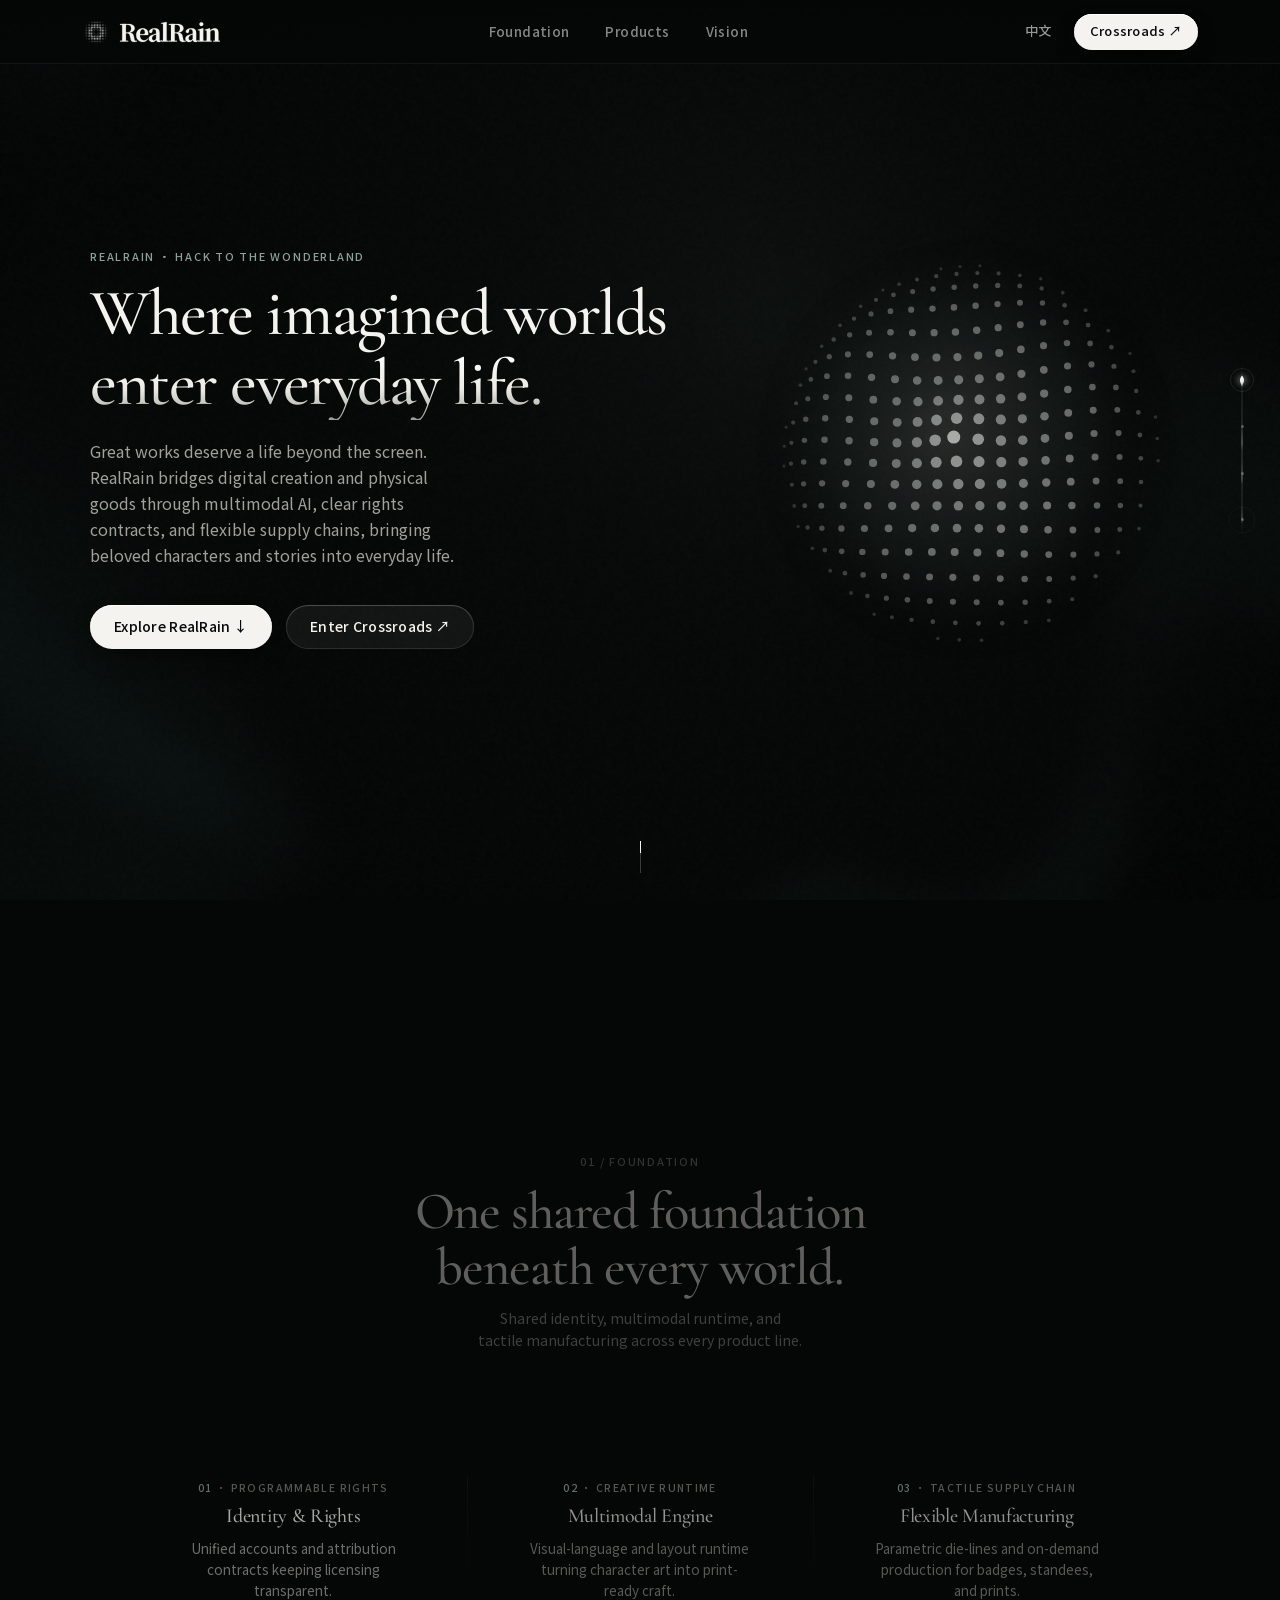
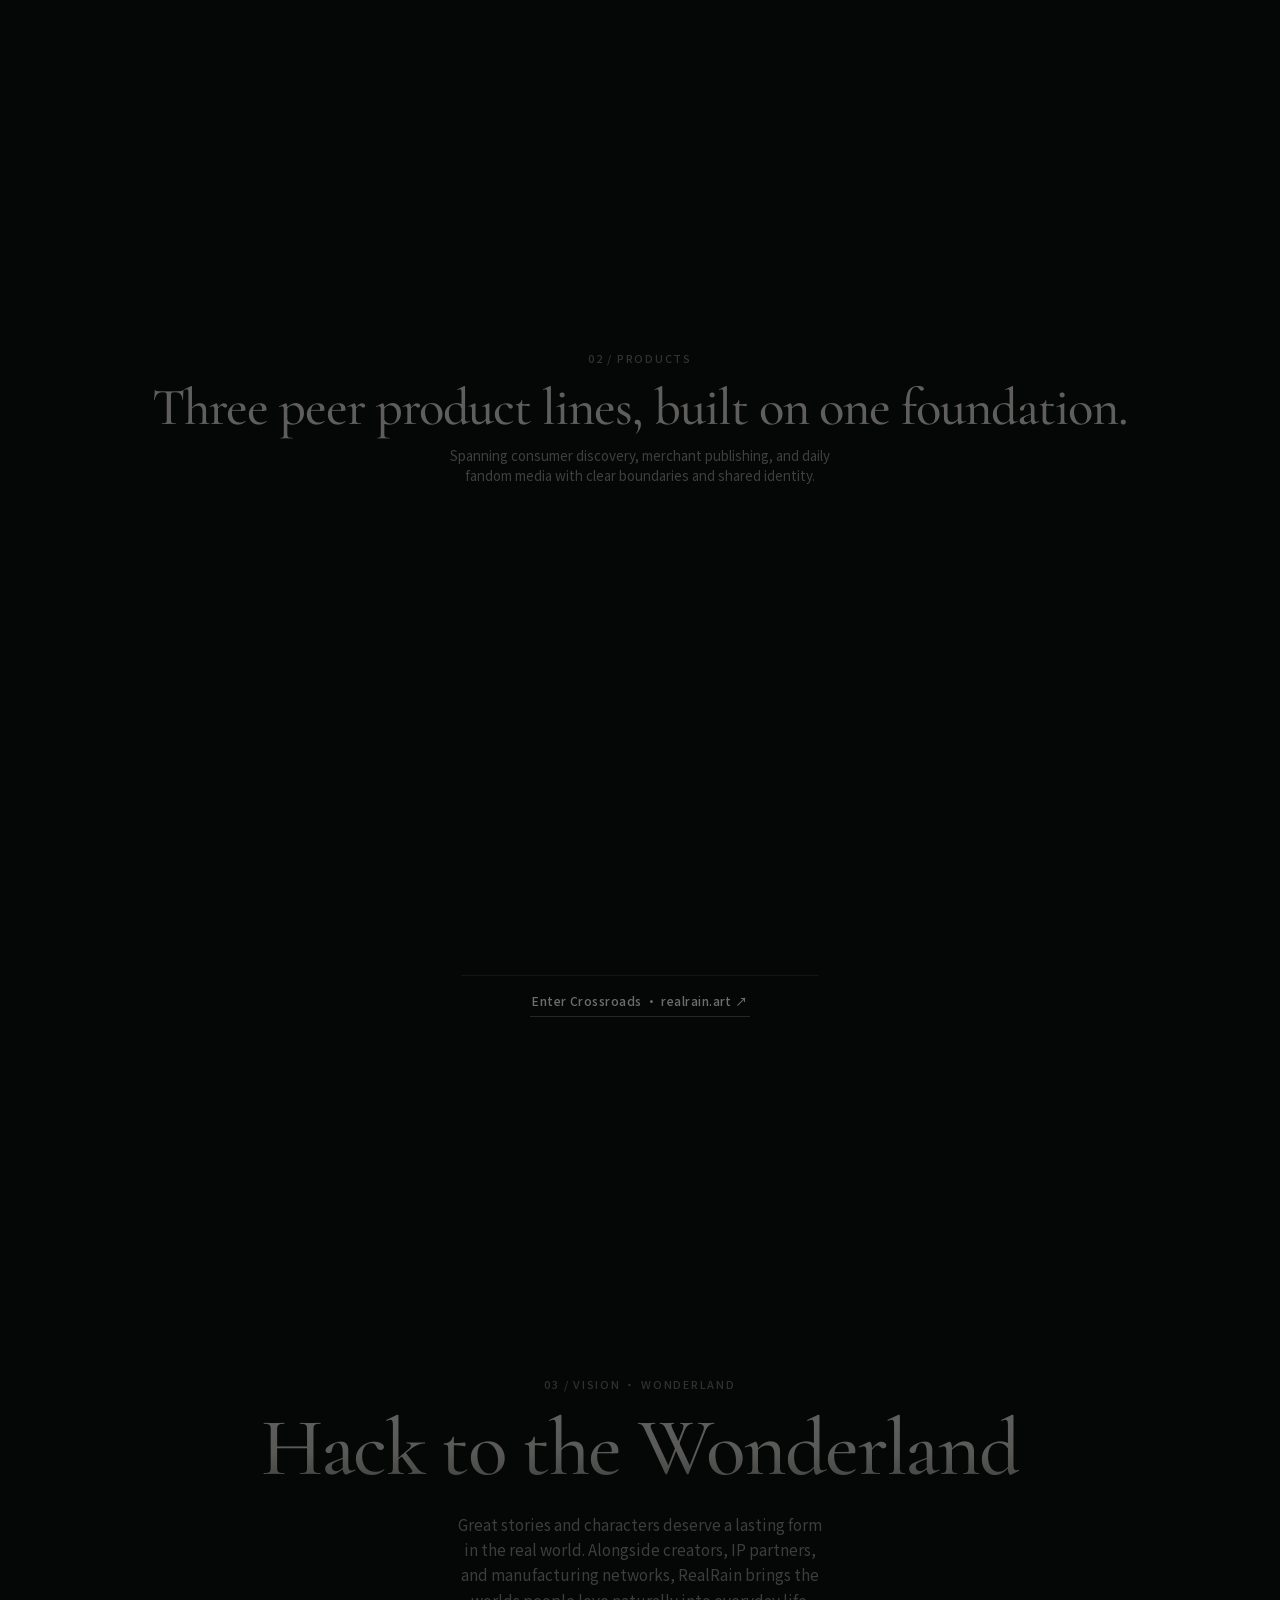
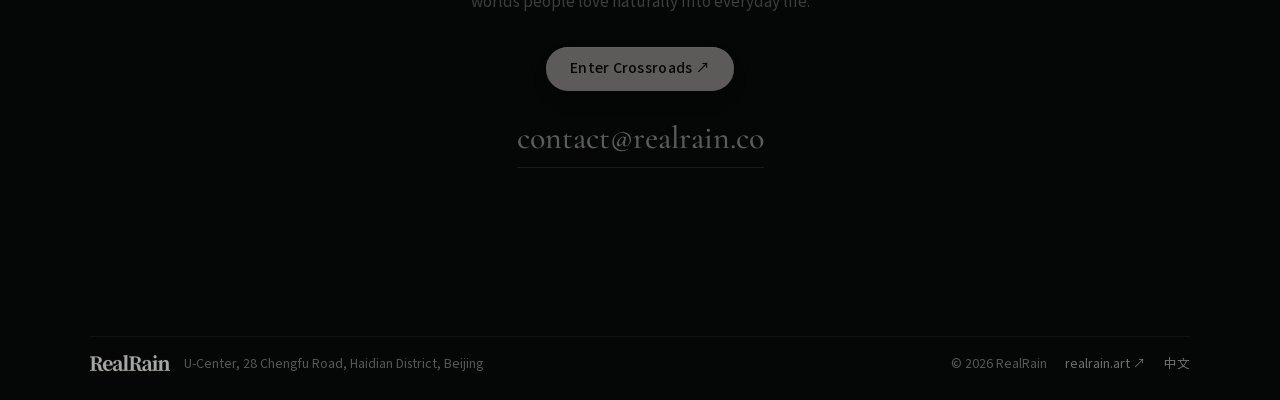
==== commit c7f20e41: "feat(seo): add robots.txt, sitemap.xml, llms.txt, 404 page, and 1+3 product JSON-LD graph" ====
--- a/en/index.html
+++ b/en/index.html
@@ -4,7 +4,7 @@
   <meta charset="utf-8" />
   <meta name="viewport" content="width=device-width, initial-scale=1, viewport-fit=cover" />
   <title>RealRain | Hack to the Wonderland · Where Imagined Worlds Become Real</title>
-  <meta name="description" content="RealRain bridges digital imagination and physical craft through multimodal intelligence, programmable rights, and tactile publishing across Crossroads, Merch Kodo, and ACG Daily. Sole vision: Hack to the Wonderland." />
+  <meta name="description" content="RealRain bridges digital creation and physical goods through unified identity and licensing contracts, multimodal creative runtime, and flexible supply chains across Crossroads, Merch Kodo, and ACG Daily. Sole vision: Hack to the Wonderland." />
   <meta name="theme-color" content="#050606" />
   <link rel="canonical" href="https://realrain.co/en/" />
   <link rel="alternate" hreflang="zh-Hans" href="https://realrain.co/" />
@@ -49,18 +49,70 @@
   <script type="application/ld+json">
     {
       "@context": "https://schema.org",
-      "@type": "Organization",
-      "name": "RealRain",
-      "alternateName": "非雨",
-      "url": "https://realrain.co/en/",
-      "email": "contact@realrain.co",
-      "logo": "https://realrain.co/assets/logo/realrain-favicon-celadon.png",
-      "address": {
-        "@type": "PostalAddress",
-        "streetAddress": "U-Center, 28 Chengfu Road, Haidian District",
-        "addressLocality": "Beijing",
-        "addressCountry": "CN"
-      }
+      "@graph": [
+        {
+          "@type": "Organization",
+          "@id": "https://realrain.co/#organization",
+          "name": "RealRain",
+          "alternateName": ["非雨", "非雨 RealRain"],
+          "slogan": "Hack to the Wonderland",
+          "description": "RealRain bridges digital creation and physical goods across three peer product lines: Crossroads, Merch Kodo, and ACG Daily.",
+          "url": "https://realrain.co/",
+          "email": "contact@realrain.co",
+          "logo": "https://realrain.co/assets/logo/realrain-favicon-celadon.png",
+          "sameAs": [
+            "https://realrain.art/",
+            "https://github.com/ThisRainIsNotARealRain"
+          ],
+          "address": {
+            "@type": "PostalAddress",
+            "streetAddress": "U-Center, 28 Chengfu Road, Haidian District",
+            "addressLocality": "Beijing",
+            "addressCountry": "CN"
+          }
+        },
+        {
+          "@type": "WebSite",
+          "@id": "https://realrain.co/#website",
+          "name": "RealRain",
+          "url": "https://realrain.co/",
+          "inLanguage": ["en", "zh-Hans"],
+          "publisher": { "@id": "https://realrain.co/#organization" }
+        },
+        {
+          "@type": "WebApplication",
+          "@id": "https://realrain.art/#app",
+          "name": "Crossroads",
+          "alternateName": ["交汇之地", "RealRain Crossroads"],
+          "url": "https://realrain.art/?lang=en",
+          "applicationCategory": "ShoppingApplication",
+          "operatingSystem": "Web, WeChat Mini-Program, Android",
+          "description": "Consumer and co-creation channel across web, mini-program, and mobile where fans explore curated series, customize designs, and collect physical editions.",
+          "publisher": { "@id": "https://realrain.co/#organization" }
+        },
+        {
+          "@type": "WebApplication",
+          "@id": "https://kodo.realrain.art/#app",
+          "name": "Merch Kodo",
+          "alternateName": ["造物工房", "Rain Shop"],
+          "url": "https://kodo.realrain.art/",
+          "applicationCategory": "BusinessApplication",
+          "operatingSystem": "Web, Android",
+          "description": "End-to-end merchant and multichannel merchandise publishing platform for IP holders, independent brands, and creators across product studio, branded storefronts, POD, and fulfillment.",
+          "publisher": { "@id": "https://realrain.co/#organization" }
+        },
+        {
+          "@type": "WebApplication",
+          "@id": "https://daily.realrain.art/#app",
+          "name": "ACG Daily",
+          "alternateName": ["Rain Daily"],
+          "url": "https://daily.realrain.art/",
+          "applicationCategory": "EntertainmentApplication",
+          "operatingSystem": "Web, Android",
+          "description": "Programmable personal ACG daily feed, 28,000+ work encyclopedia, release calendar, offline district guide, and AI companion.",
+          "publisher": { "@id": "https://realrain.co/#organization" }
+        }
+      ]
     }
   </script>
   <!--/email_off-->
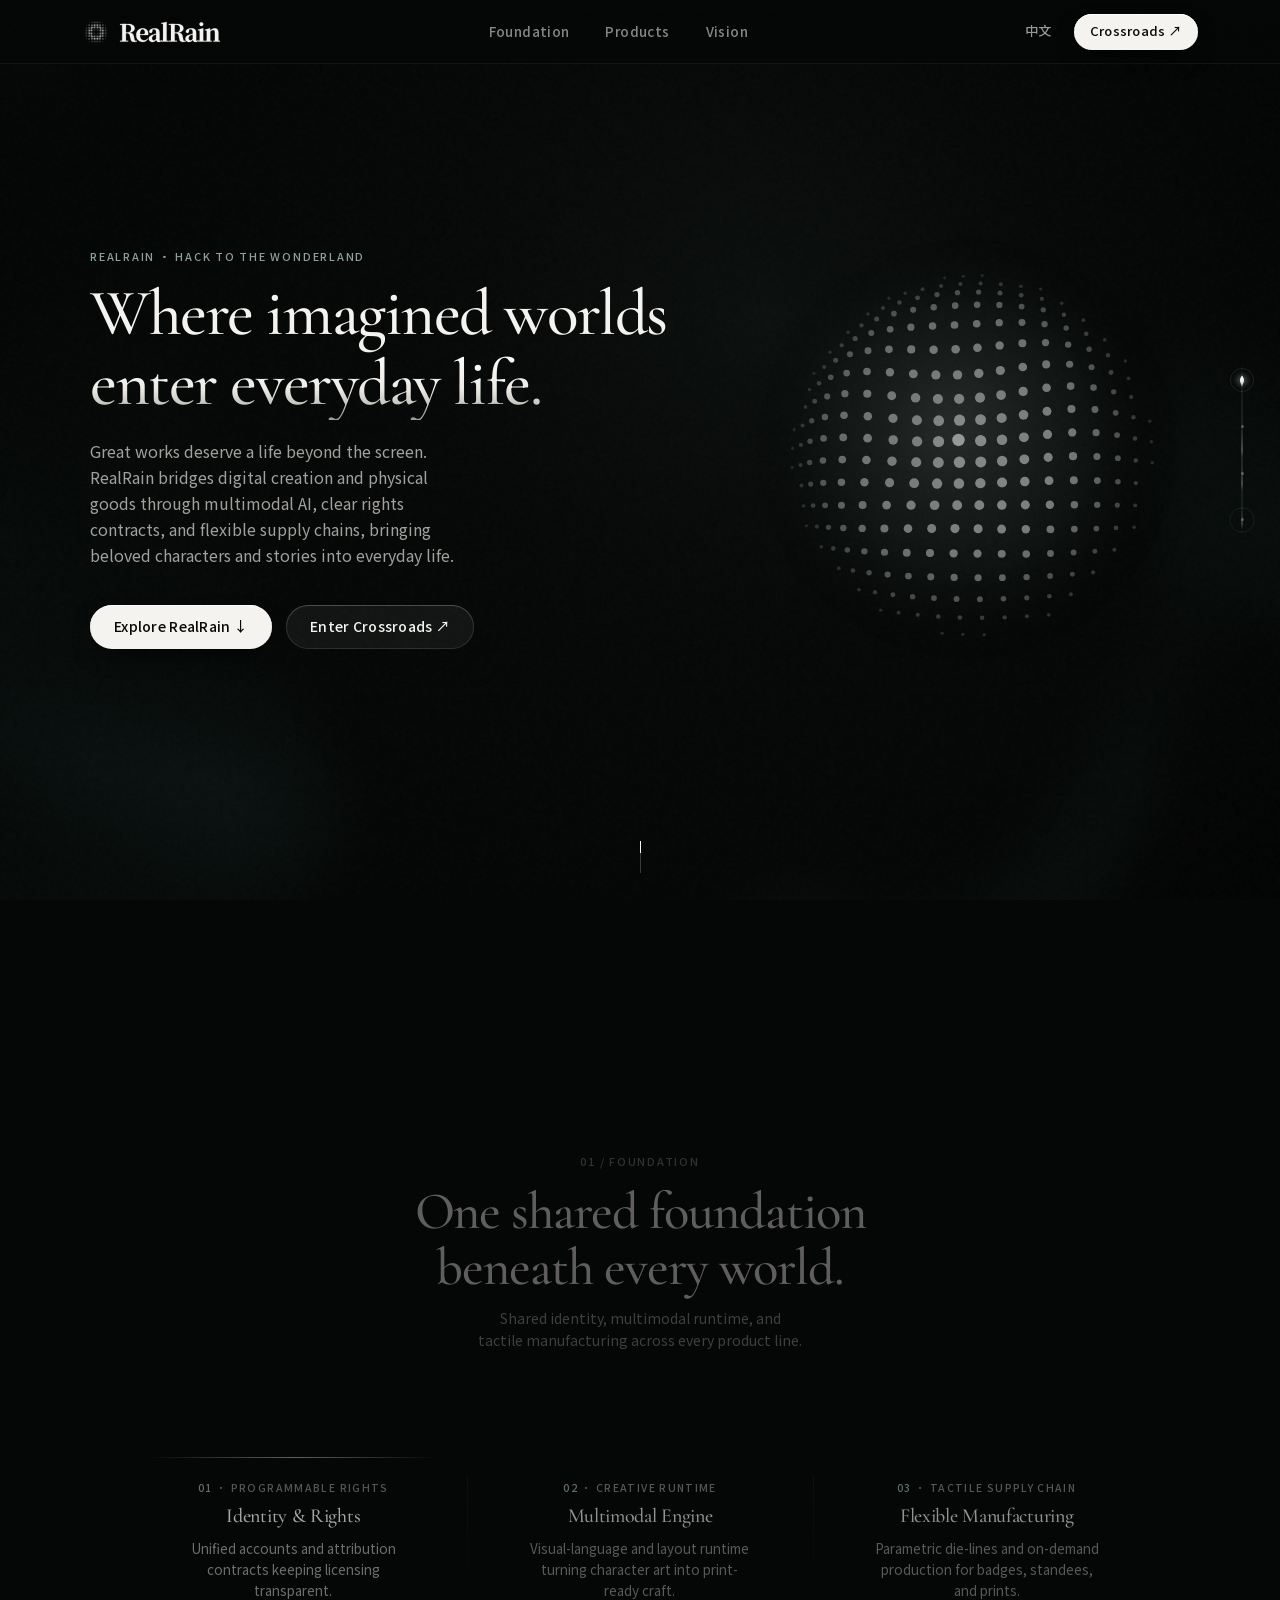
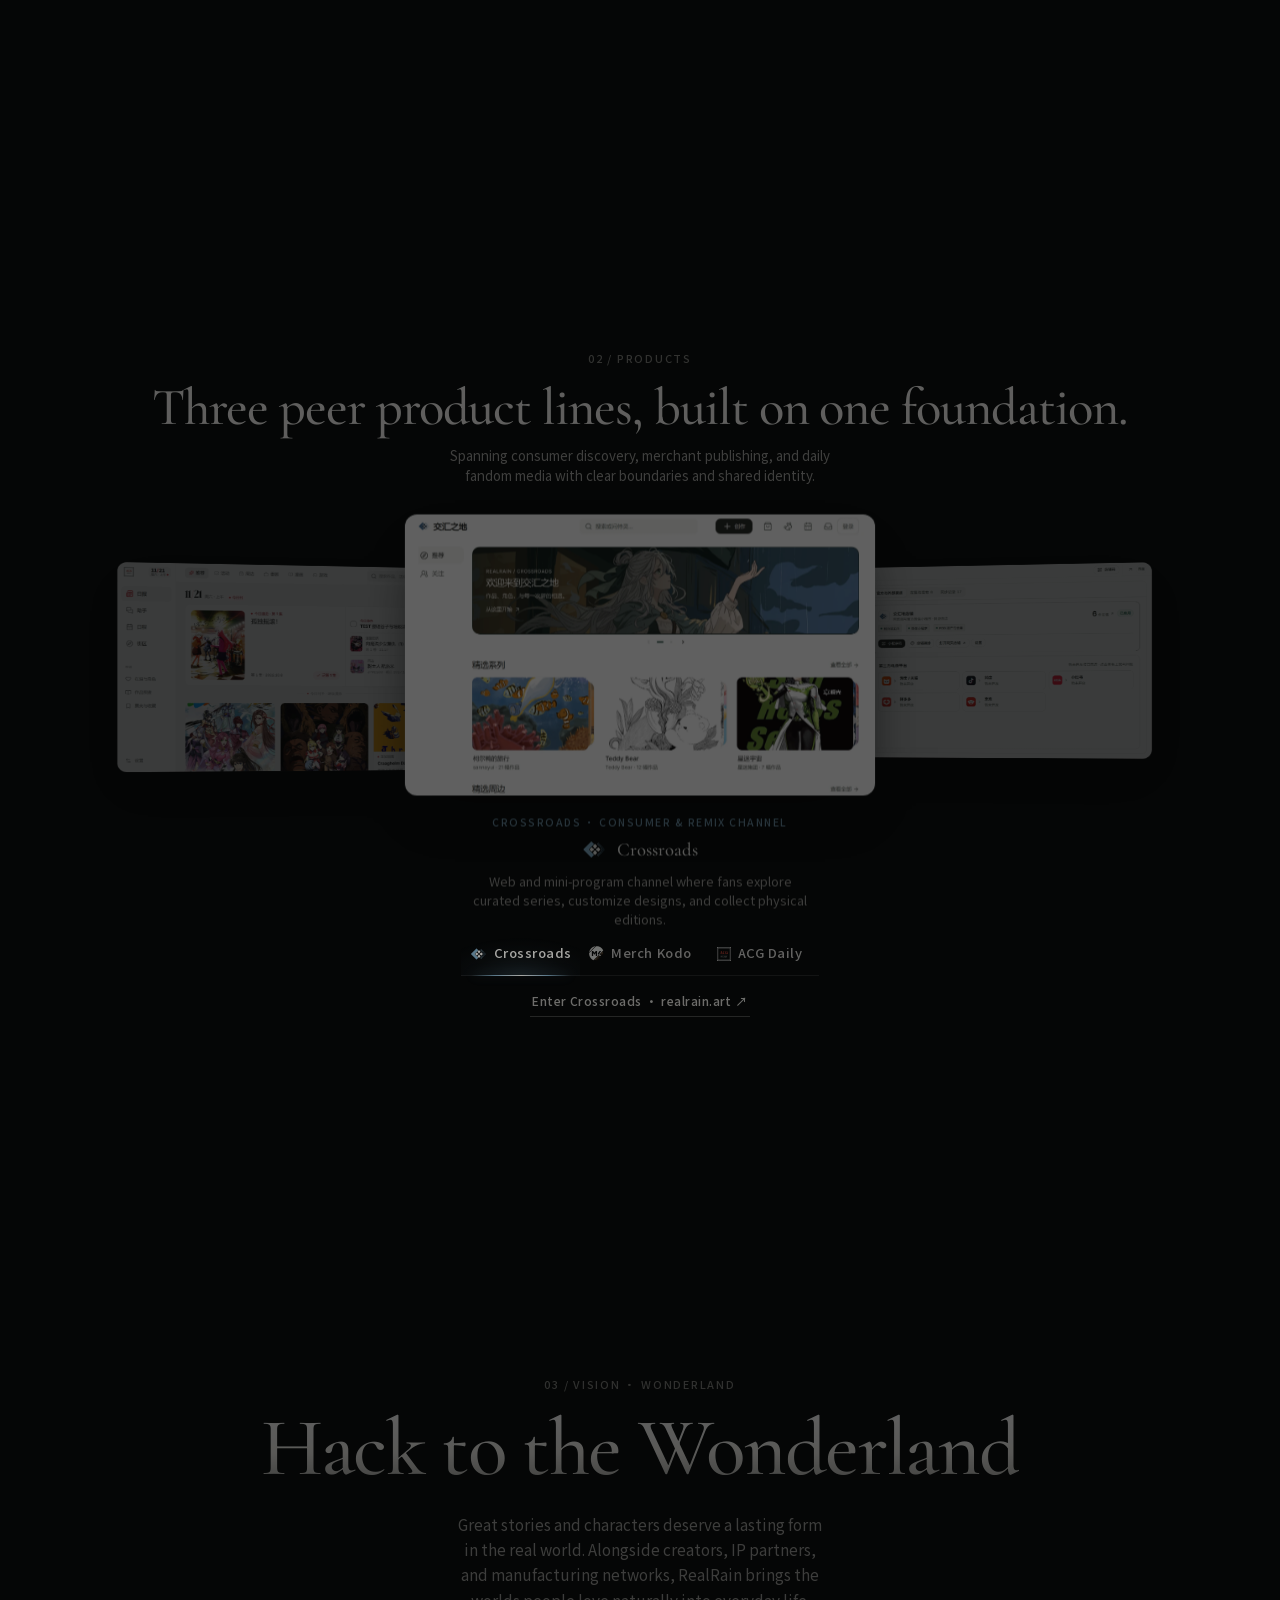
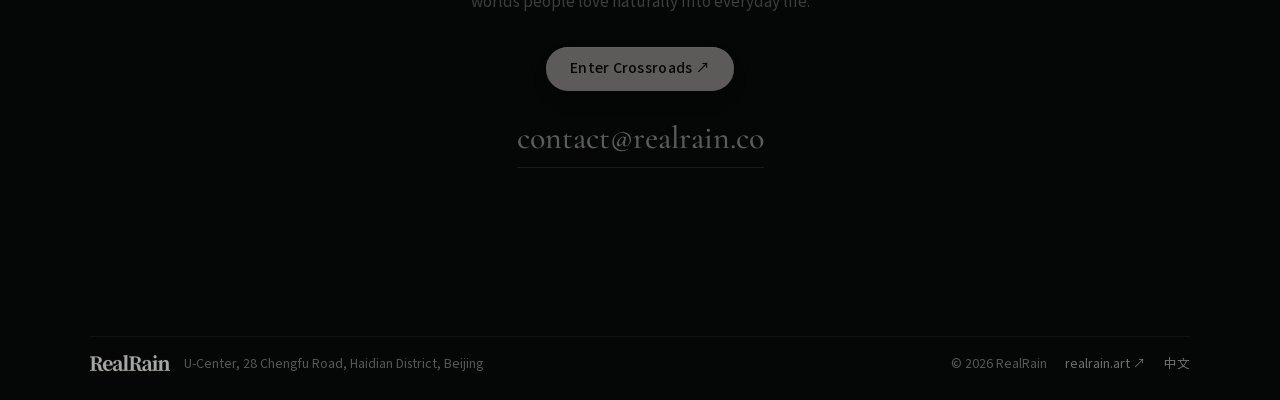
==== commit 5de08721: "chore(seo): add Google Search Console HTML verification tag" ====
--- a/en/index.html
+++ b/en/index.html
@@ -6,6 +6,7 @@
   <title>RealRain | Hack to the Wonderland · Where Imagined Worlds Become Real</title>
   <meta name="description" content="RealRain bridges digital creation and physical goods through unified identity and licensing contracts, multimodal creative runtime, and flexible supply chains across Crossroads, Merch Kodo, and ACG Daily. Sole vision: Hack to the Wonderland." />
   <meta name="theme-color" content="#050606" />
+  <meta name="google-site-verification" content="OOME1cFBIqfPWIe4tlzrmNE7grsRuY8s_axk7-4SNHc" />
   <link rel="canonical" href="https://realrain.co/en/" />
   <link rel="alternate" hreflang="zh-Hans" href="https://realrain.co/" />
   <link rel="alternate" hreflang="en" href="https://realrain.co/en/" />
